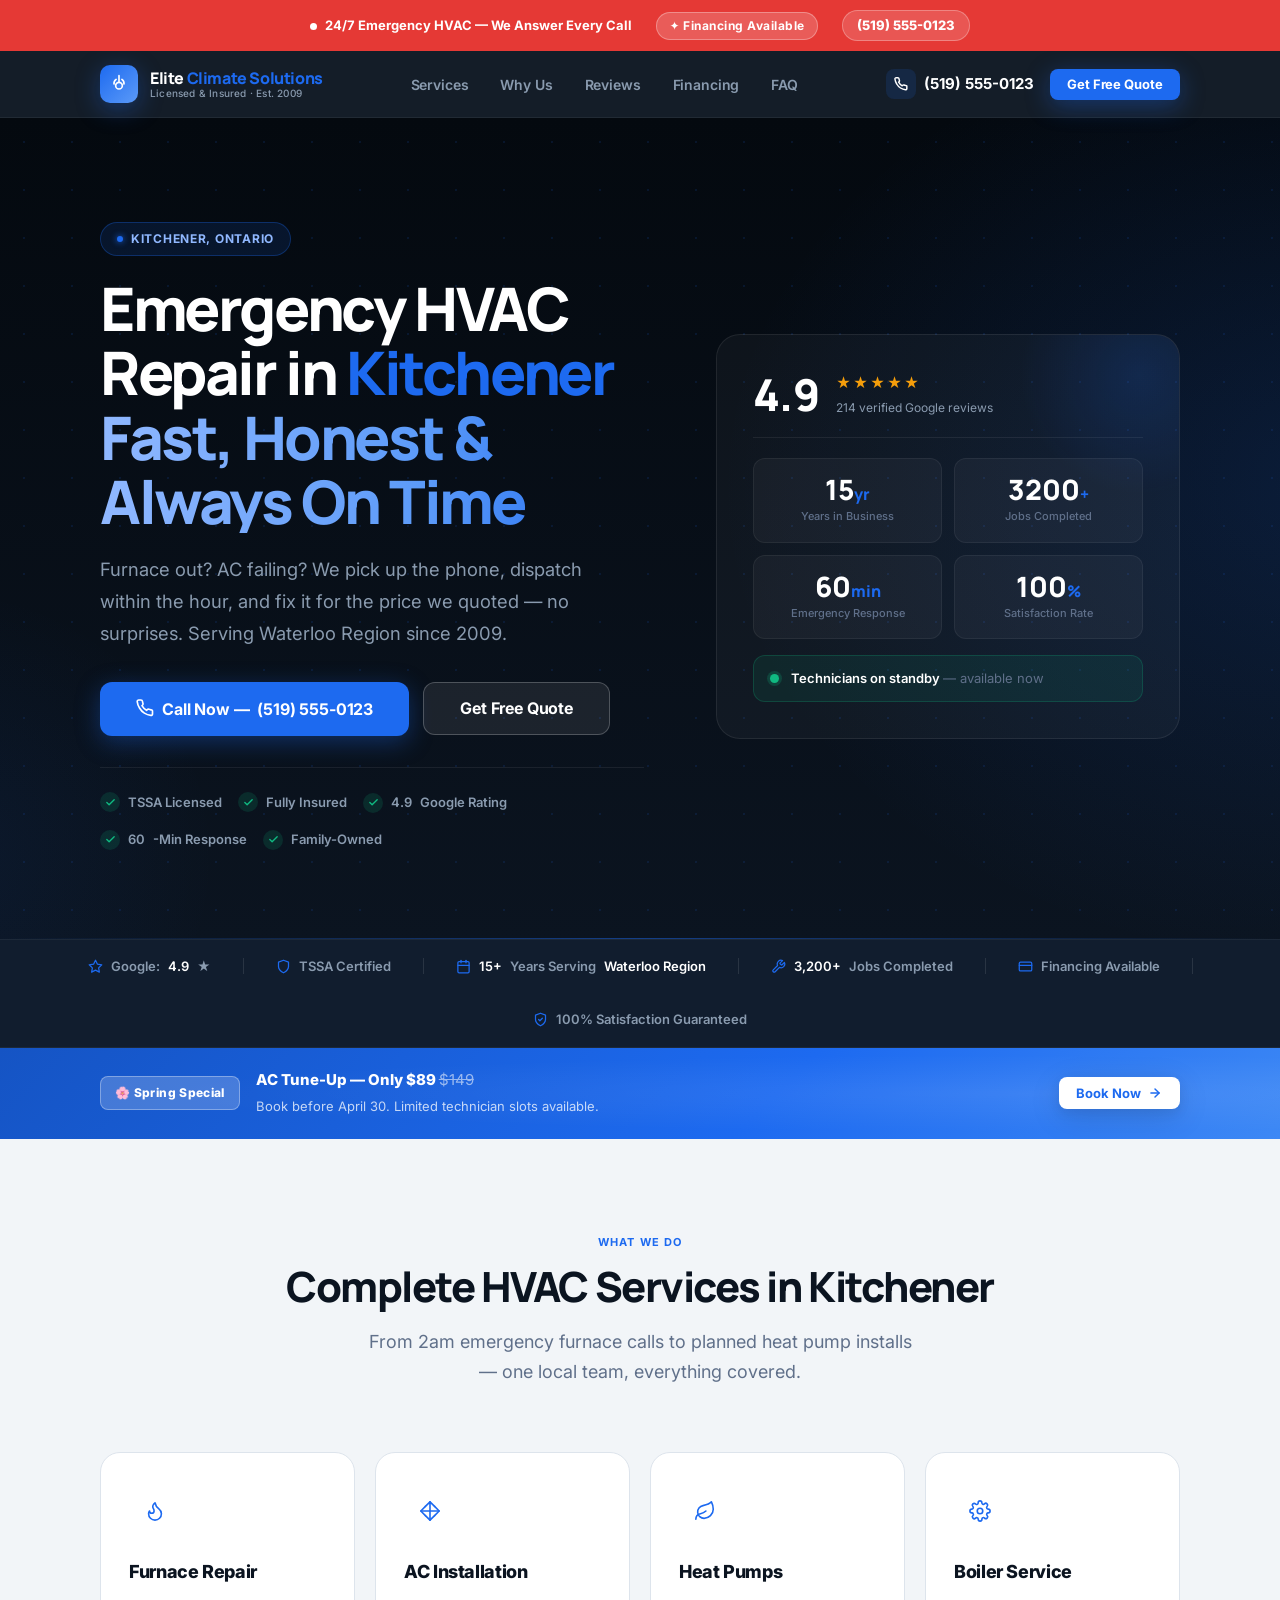
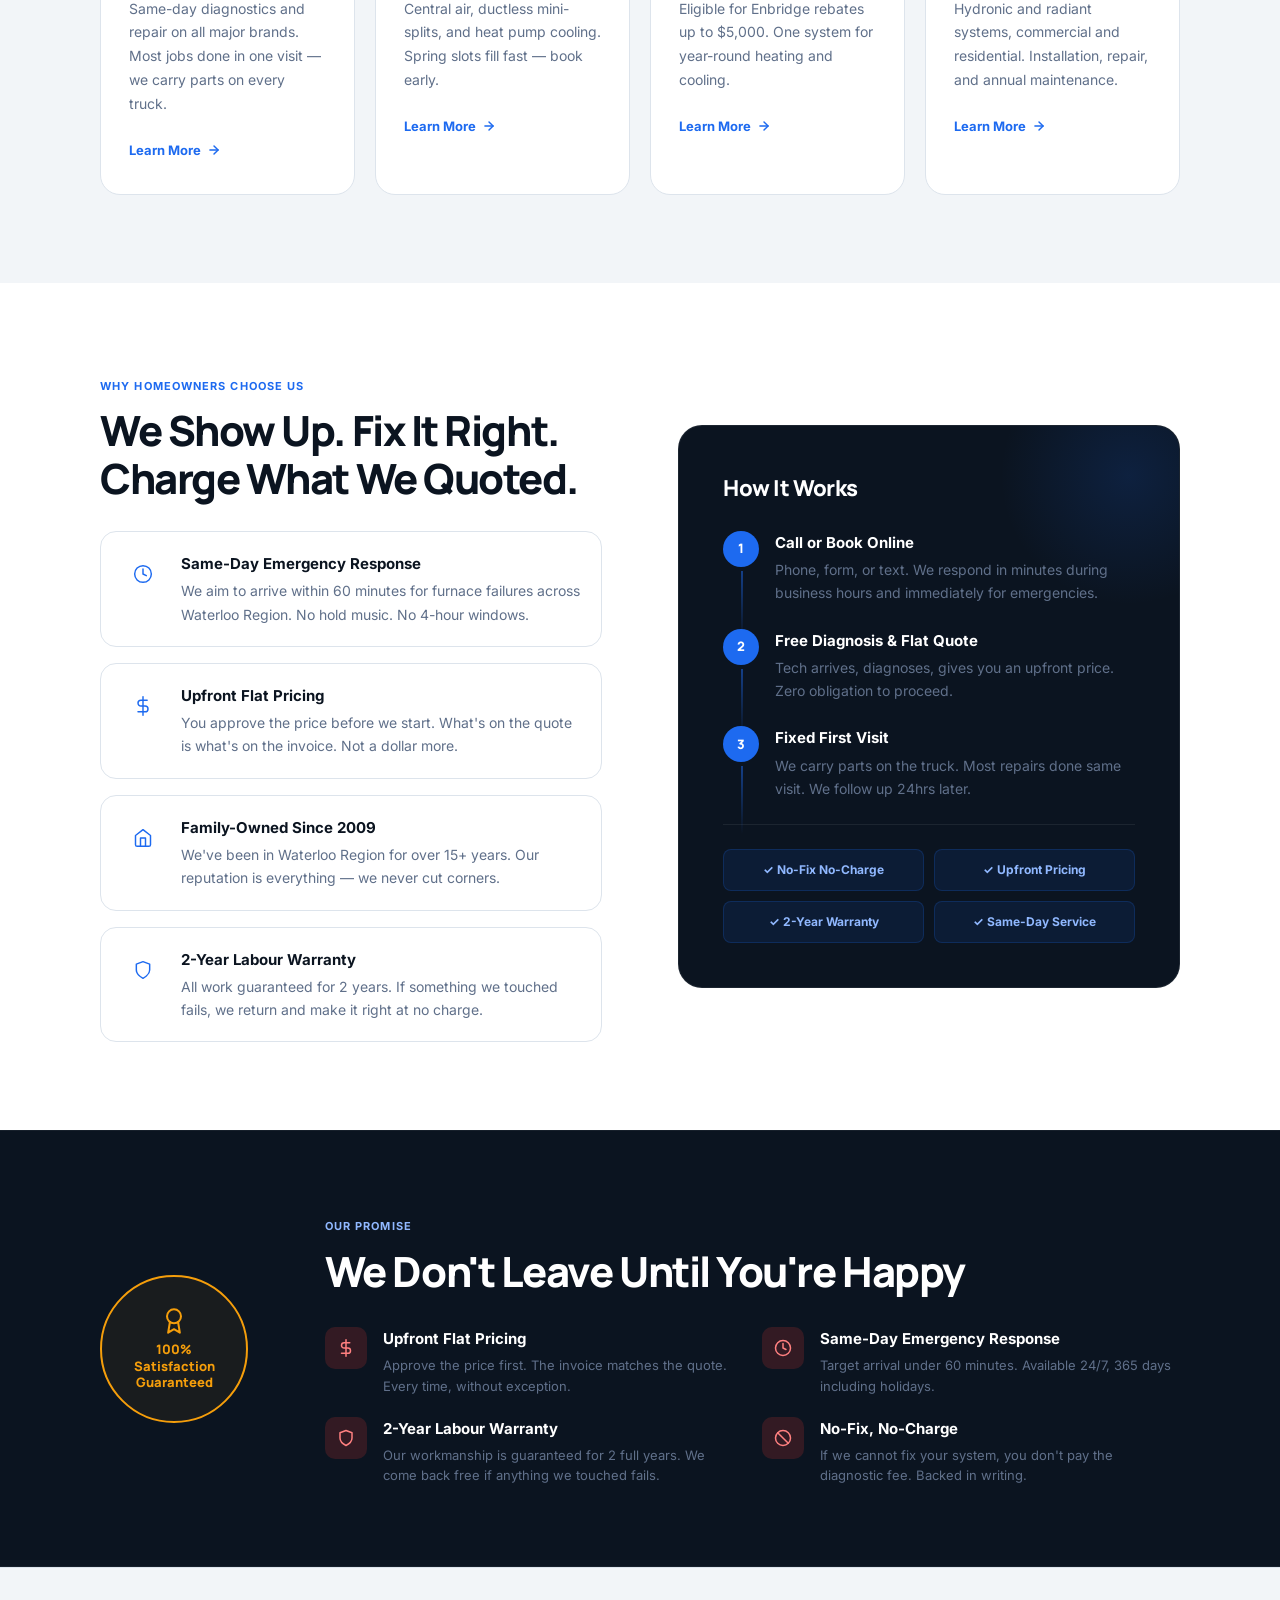
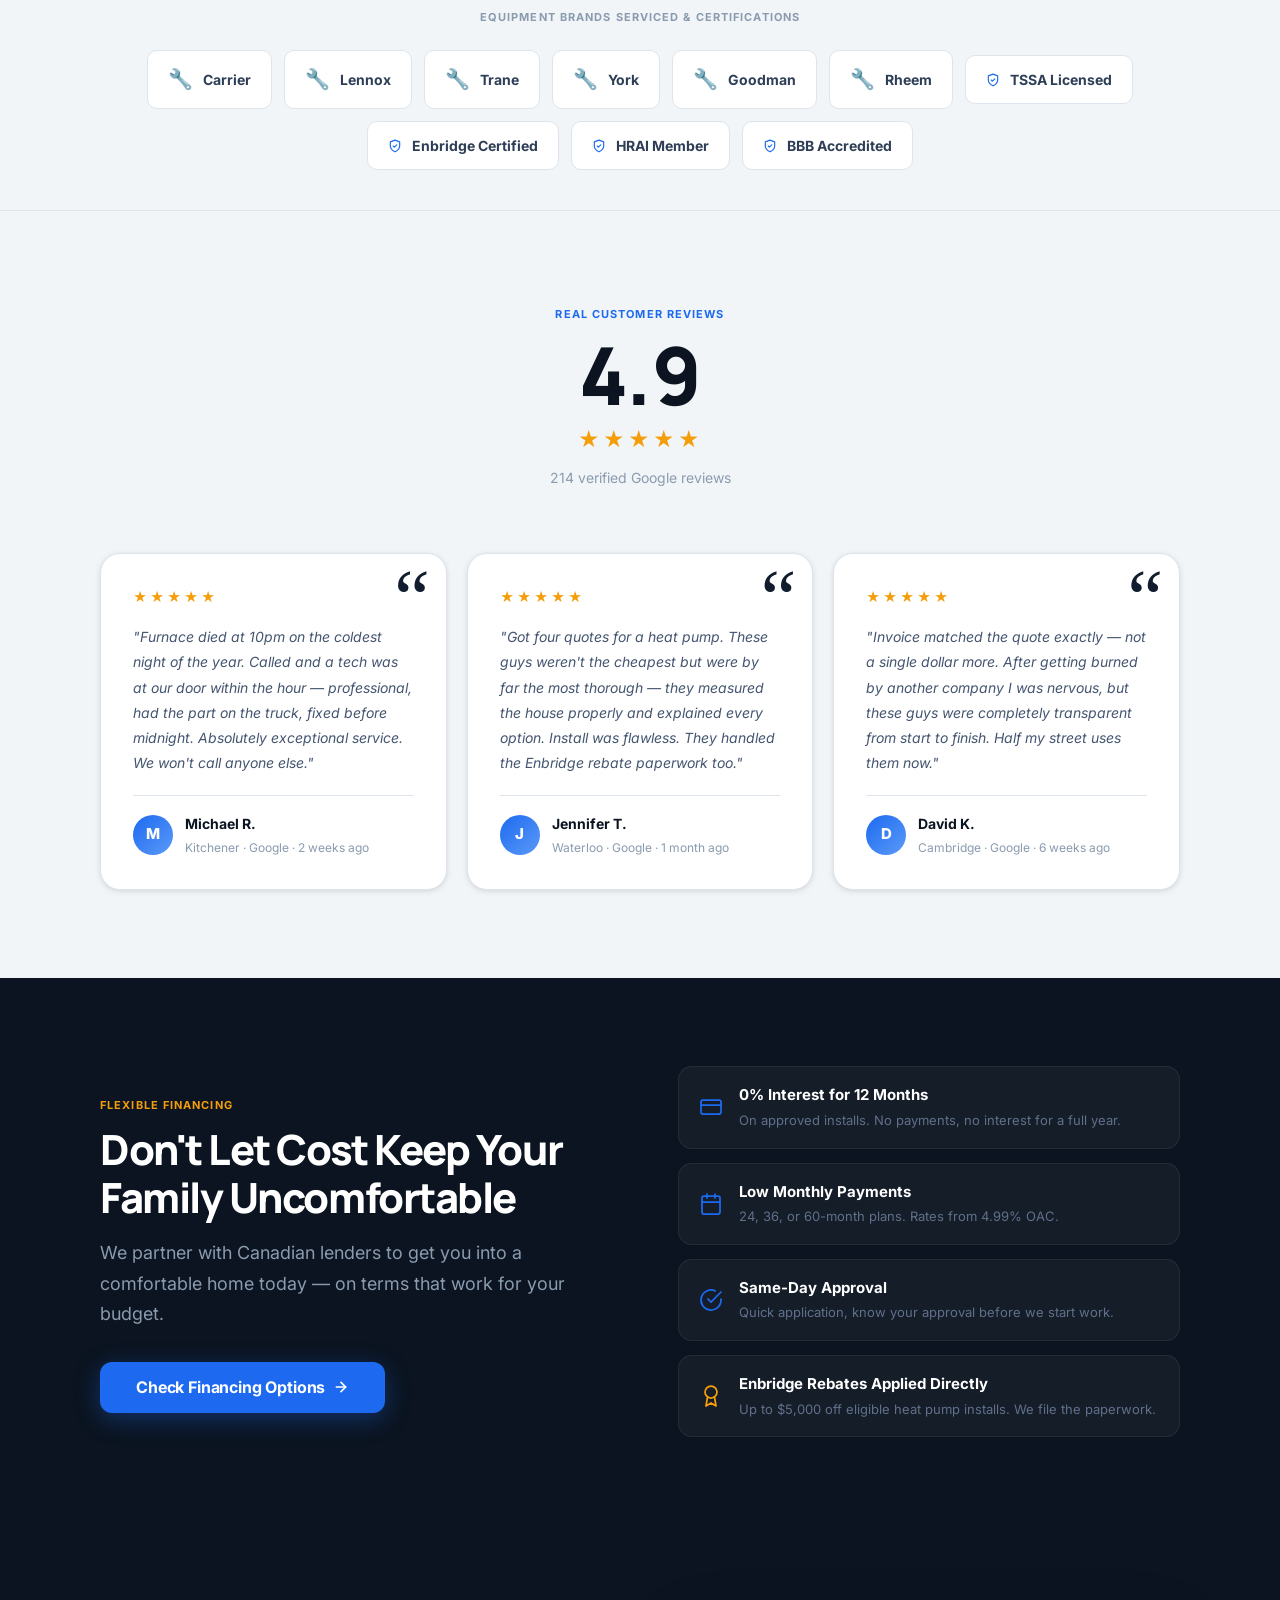
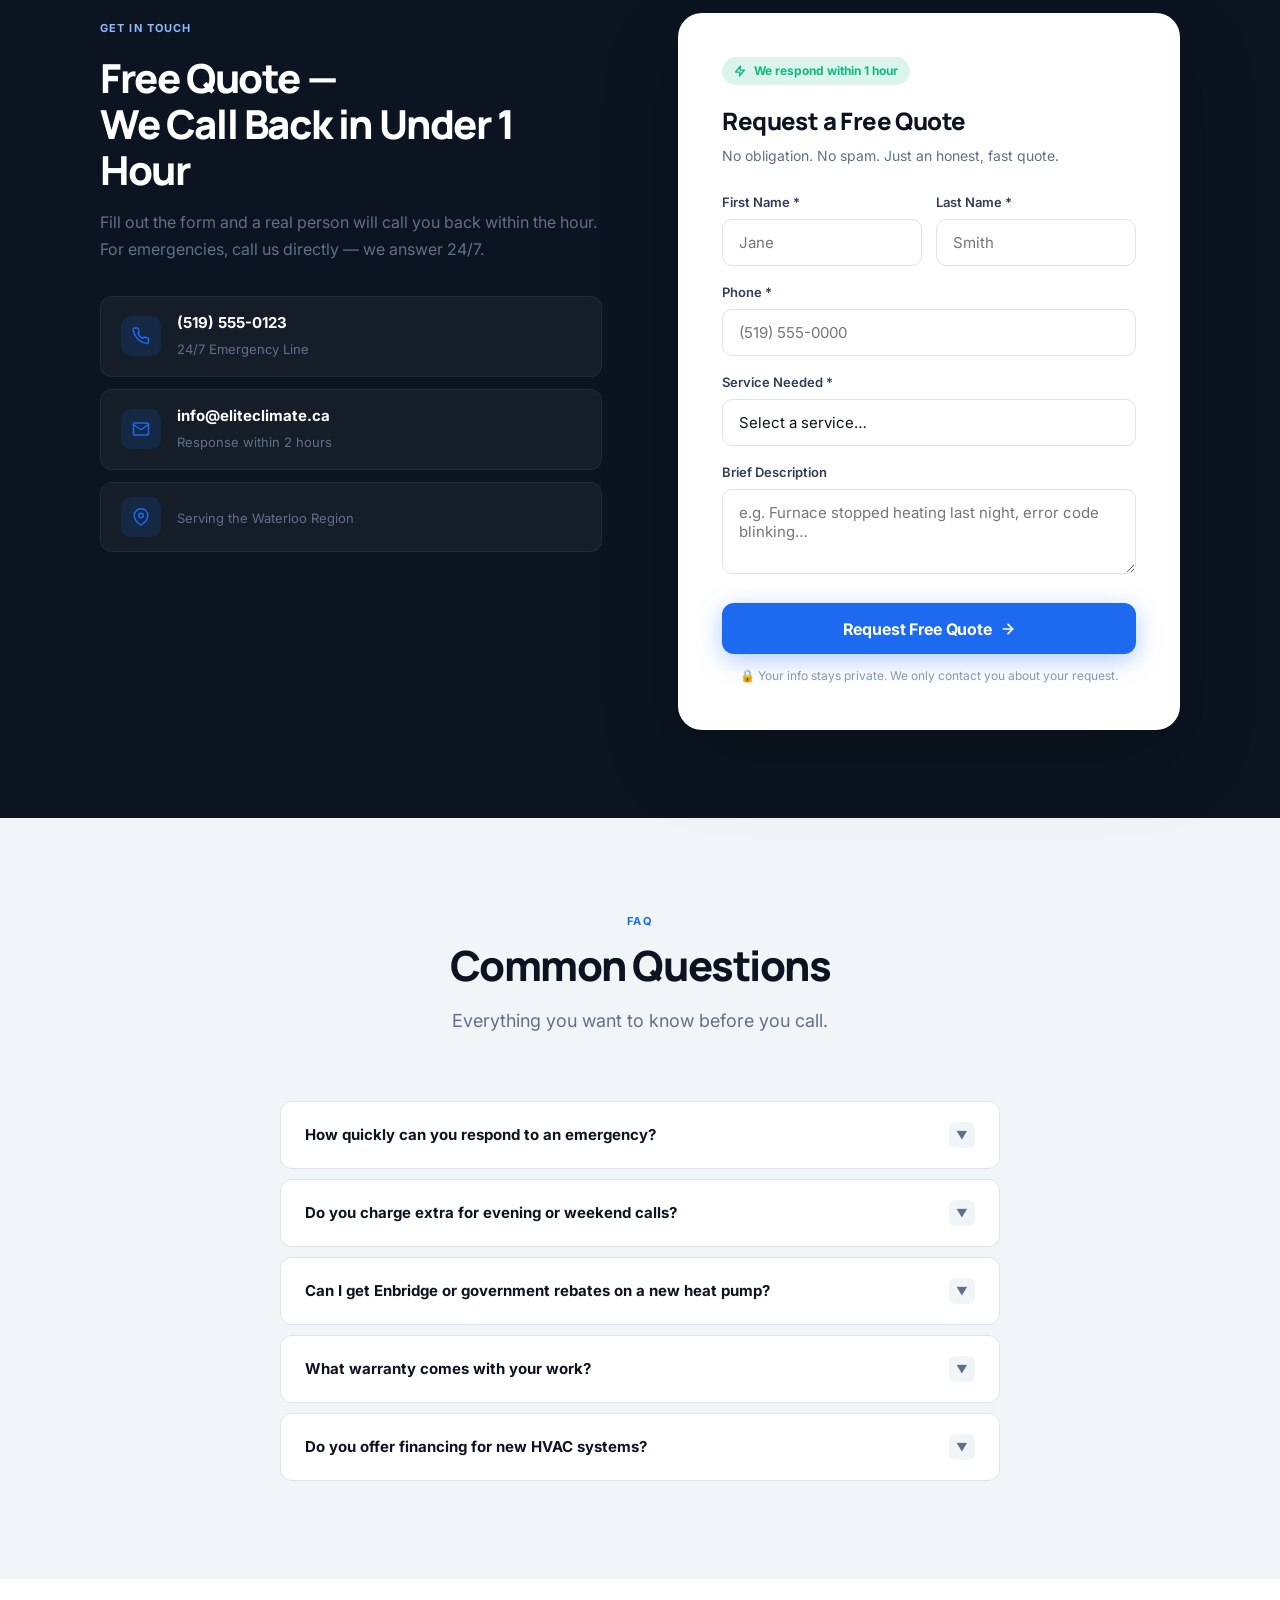
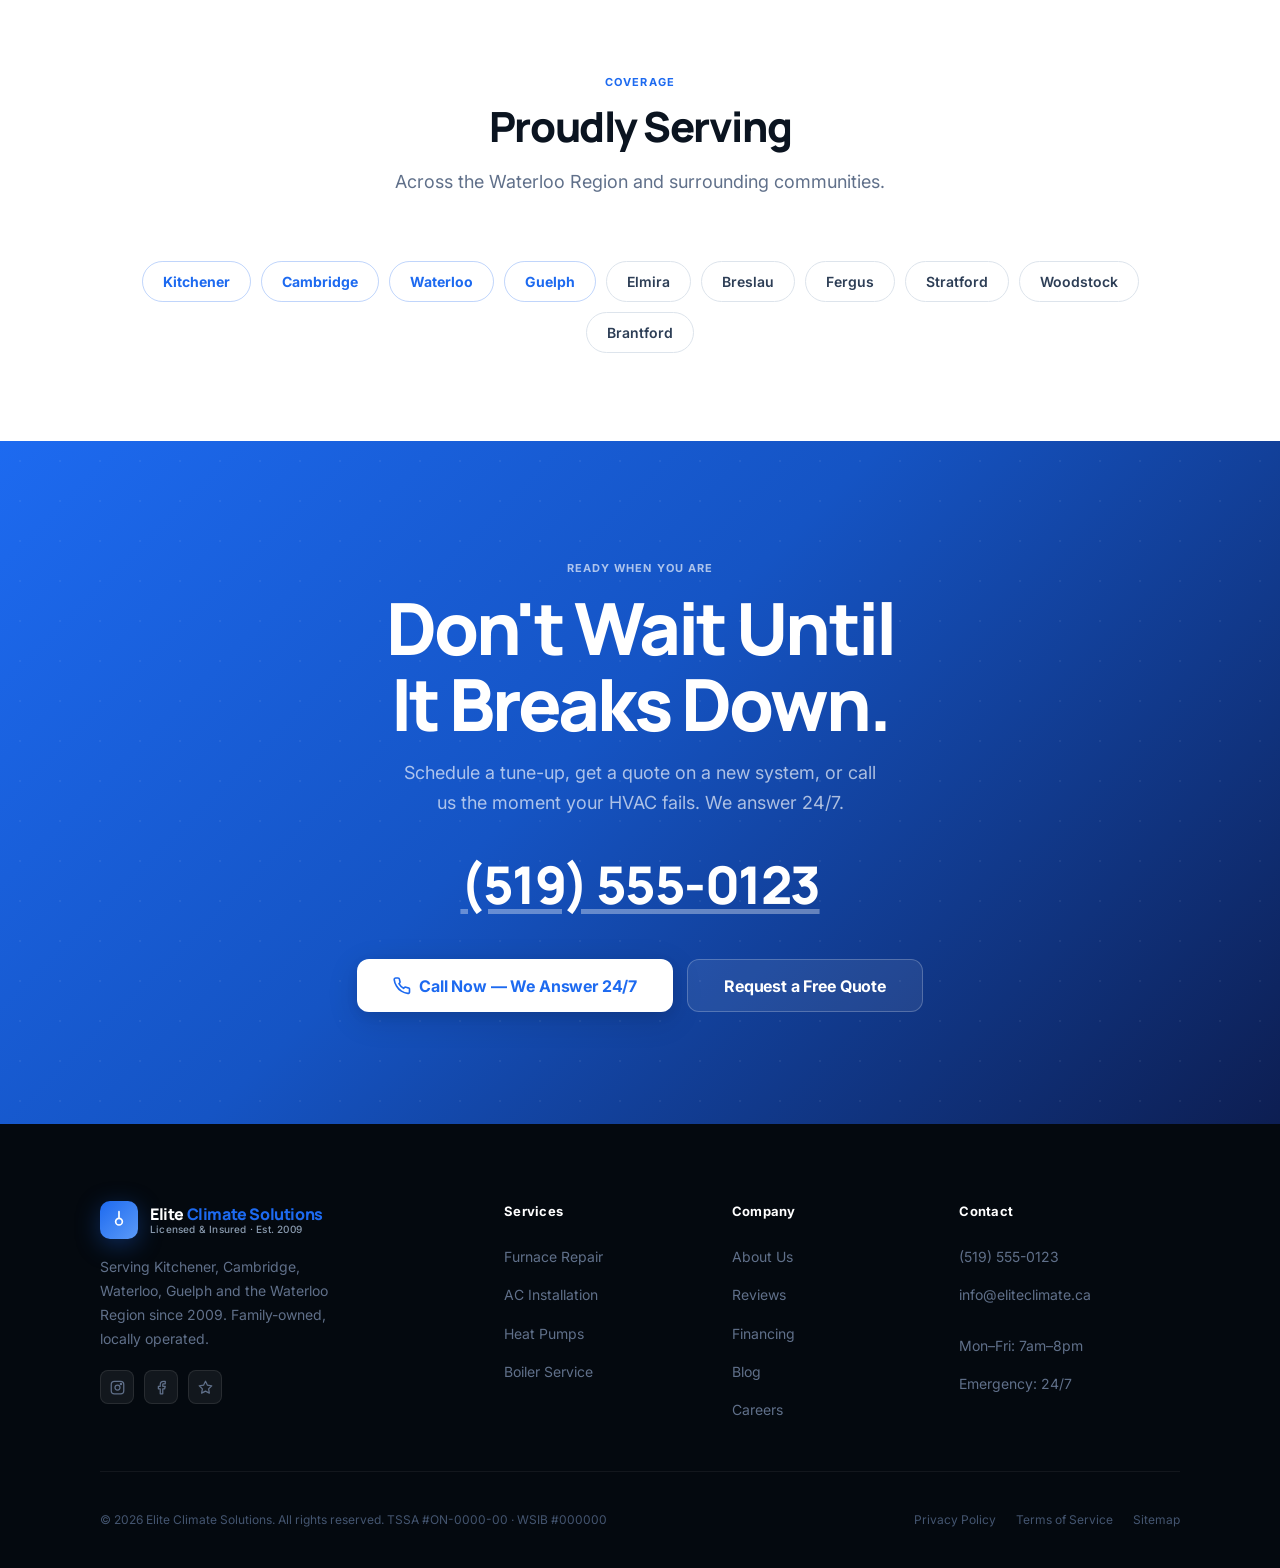
==== index.html @ 855659a6 "Elite HVAC v3 — SVG icons, counters, guarantee strip" ====
<!DOCTYPE html>
<html lang="en">
<head>
  <meta charset="UTF-8" />
  <meta name="viewport" content="width=device-width, initial-scale=1.0" />
  <meta name="theme-color" content="#0B1420" />

  <!-- ═══════════════════════════════════════════════════════════
       RESKIN IN UNDER 10 MINUTES — only edit this CO object
       ═══════════════════════════════════════════════════════════ -->
  <script>
  const CO = {
    name:         "Elite Climate Solutions",
    nameParts:    ["Elite", "Climate Solutions"], // [word1, rest] for styled logo
    tagline:      "Kitchener's Highest-Rated HVAC Company",
    phone:        "(519) 555-0123",
    phoneTel:     "5195550123",
    email:        "info@eliteclimate.ca",
    city:         "Kitchener",
    region:       "Waterloo Region",
    province:     "Ontario",
    founded:      "2009",
    years:        "15+",
    jobs:         3200,     // numeric — counter animates to this
    jobsLabel:    "3,200+",
    rating:       4.9,      // numeric — counter animates to this
    ratingStr:    "4.9",
    reviews:      "214",
    response:     "60",     // minutes
    license:      "TSSA #ON-0000-00",
    wsib:         "WSIB #000000",
    services: [
      { icon: "flame",    title: "Furnace Repair",   desc: "Same-day diagnostics and repair on all major brands. Most jobs done in one visit — we carry parts on every truck." },
      { icon: "snowflake",title: "AC Installation",  desc: "Central air, ductless mini-splits, and heat pump cooling. Spring slots fill fast — book early." },
      { icon: "leaf",     title: "Heat Pumps",       desc: "Eligible for Enbridge rebates up to $5,000. One system for year-round heating and cooling." },
      { icon: "cog",      title: "Boiler Service",   desc: "Hydronic and radiant systems, commercial and residential. Installation, repair, and annual maintenance." },
    ],
    areas: ["Kitchener","Cambridge","Waterloo","Guelph","Elmira","Breslau","Fergus","Stratford","Woodstock","Brantford"],
    // Color override — swap these two to completely recolor
    colorPrimary:  "#1D6AF0",
    colorPrimaryDk:"#1554C4",
  };
  </script>

  <title id="page-title">Loading…</title>
  <meta id="page-desc" name="description" content="" />

  <!-- Google Fonts — display:swap for performance -->
  <link rel="preconnect" href="https://fonts.googleapis.com">
  <link rel="preconnect" href="https://fonts.gstatic.com" crossorigin>
  <link href="https://fonts.googleapis.com/css2?family=Manrope:wght@500;600;700;800;900&family=Inter:wght@400;500;600;700&display=swap" rel="stylesheet">

  <style>
    /* ═══════════════════════════════════════════════════
       DESIGN SYSTEM — CSS TOKENS
       ═══════════════════════════════════════════════════ */
    :root {
      /* Primary (overridden by JS from CO.colorPrimary) */
      --p:       #1D6AF0;
      --p-dk:    #1554C4;
      --p-lt:    #EBF2FF;
      --p-gl:    rgba(29,106,240,.14);
      --p-glow:  rgba(29,106,240,.35);

      /* Neutrals */
      --ink-950: #04090F;
      --ink-900: #0B1420;
      --ink-800: #111D2E;
      --ink-700: #1A2A3F;
      --ink-600: #2D3E56;
      --ink-500: #445570;
      --ink-400: #60708A;
      --ink-300: #8A9BAF;
      --ink-200: #B8C5D2;
      --ink-100: #DDE4EC;
      --ink-050: #F2F5F8;
      --ink-000: #FFFFFF;

      /* Semantic */
      --red:     #E53935;
      --red-gl:  rgba(229,57,53,.18);
      --gold:    #F59E0B;
      --green:   #10B981;
      --green-gl:rgba(16,185,129,.15);

      /* Typography */
      --fd: 'Manrope',  system-ui, -apple-system, sans-serif;
      --fb: 'Inter',    system-ui, -apple-system, sans-serif;

      /* Type scale */
      --t-10: .625rem;
      --t-12: .75rem;
      --t-13: .8125rem;
      --t-14: .875rem;
      --t-15: .9375rem;
      --t-16: 1rem;
      --t-18: 1.125rem;
      --t-20: 1.25rem;
      --t-22: 1.375rem;
      --t-24: 1.5rem;
      --t-28: 1.75rem;
      --t-32: 2rem;
      --t-36: 2.25rem;
      --t-42: 2.625rem;
      --t-48: 3rem;
      --t-56: 3.5rem;
      --t-64: 4rem;

      /* Spacing */
      --s-2:  .125rem; --s-4:  .25rem;  --s-6:  .375rem;
      --s-8:  .5rem;   --s-10: .625rem; --s-12: .75rem;
      --s-14: .875rem; --s-16: 1rem;    --s-20: 1.25rem;
      --s-24: 1.5rem;  --s-28: 1.75rem; --s-32: 2rem;
      --s-40: 2.5rem;  --s-48: 3rem;    --s-56: 3.5rem;
      --s-64: 4rem;    --s-80: 5rem;    --s-96: 6rem;

      /* Radius */
      --r-4:  4px;   --r-6:  6px;   --r-8:  8px;
      --r-10: 10px;  --r-12: 12px;  --r-16: 16px;
      --r-20: 20px;  --r-24: 24px;  --r-f:  9999px;

      /* Shadow system */
      --sh-xs:  0 1px 2px rgba(0,0,0,.06);
      --sh-sm:  0 1px 4px rgba(0,0,0,.08), 0 2px 8px rgba(0,0,0,.05);
      --sh-md:  0 4px 16px rgba(0,0,0,.10), 0 2px 6px rgba(0,0,0,.06);
      --sh-lg:  0 8px 32px rgba(0,0,0,.12), 0 4px 12px rgba(0,0,0,.07);
      --sh-xl:  0 20px 60px rgba(0,0,0,.16), 0 8px 20px rgba(0,0,0,.08);
      --sh-2xl: 0 32px 80px rgba(0,0,0,.20);
      --sh-p:   0 6px 24px var(--p-glow);
      --sh-p-lg:0 14px 40px var(--p-glow);

      /* Easing */
      --ease:     cubic-bezier(.22,1,.36,1);
      --ease-in:  cubic-bezier(.64,0,.78,0);
      --ease-io:  cubic-bezier(.37,0,.63,1);

      /* Layout */
      --max:   1160px;
      --pad:   clamp(1.25rem, 5vw, 2.5rem);
    }

    /* ═══════════════════════════════════════════════════
       RESET
       ═══════════════════════════════════════════════════ */
    *, *::before, *::after { box-sizing: border-box; margin: 0; padding: 0; }
    html { scroll-behavior: smooth; -webkit-text-size-adjust: 100%; }
    body {
      font-family: var(--fb);
      font-size: var(--t-16);
      line-height: 1.65;
      color: var(--ink-800);
      background: var(--ink-000);
      -webkit-font-smoothing: antialiased;
      overflow-x: hidden;
    }
    a { text-decoration: none; color: inherit; }
    img, svg { display: block; }
    ul { list-style: none; }
    button { font-family: inherit; cursor: pointer; border: none; background: none; }
    input, select, textarea { font-family: inherit; font-size: inherit; }

    .wrap {
      width: 100%;
      max-width: var(--max);
      margin-inline: auto;
      padding-inline: var(--pad);
    }

    /* ═══════════════════════════════════════════════════
       SVG ICON UTILITY
       ═══════════════════════════════════════════════════ */
    .ico {
      display: inline-flex;
      align-items: center;
      justify-content: center;
      flex-shrink: 0;
    }
    .ico svg {
      width: 1em;
      height: 1em;
    }

    /* ═══════════════════════════════════════════════════
       SCROLL REVEAL
       ═══════════════════════════════════════════════════ */
    .sr {
      opacity: 0;
      transform: translateY(24px);
      transition: opacity .65s var(--ease), transform .65s var(--ease);
    }
    .sr.up { opacity: 1; transform: none; }
    .sr.d1 { transition-delay: .08s; }
    .sr.d2 { transition-delay: .16s; }
    .sr.d3 { transition-delay: .24s; }
    .sr.d4 { transition-delay: .32s; }
    .sr.d5 { transition-delay: .40s; }

    /* Hero load sequence (CSS keyframes, no scroll needed) */
    @keyframes fadeUp {
      from { opacity: 0; transform: translateY(20px); }
      to   { opacity: 1; transform: none; }
    }
    .ha { opacity: 0; animation: fadeUp .7s var(--ease) forwards; }
    .ha.t1 { animation-delay: .10s; }
    .ha.t2 { animation-delay: .25s; }
    .ha.t3 { animation-delay: .42s; }
    .ha.t4 { animation-delay: .58s; }
    .ha.t5 { animation-delay: .72s; }

    /* Panel slides in from right */
    @keyframes slideLeft {
      from { opacity: 0; transform: translateX(32px); }
      to   { opacity: 1; transform: none; }
    }
    .ha-panel { opacity: 0; animation: slideLeft .8s var(--ease) .35s forwards; }

    @media (prefers-reduced-motion: reduce) {
      .sr  { opacity: 1; transform: none; transition: none; }
      .ha, .ha-panel { opacity: 1; transform: none; animation: none; }
      *    { transition-duration: .01ms !important; animation-duration: .01ms !important; }
    }

    /* ═══════════════════════════════════════════════════
       BUTTON SYSTEM
       ═══════════════════════════════════════════════════ */
    .btn {
      display: inline-flex;
      align-items: center;
      justify-content: center;
      gap: var(--s-8);
      padding: .875rem 1.875rem;
      border-radius: var(--r-10);
      font-family: var(--fb);
      font-size: var(--t-15);
      font-weight: 700;
      letter-spacing: -.01em;
      line-height: 1;
      white-space: nowrap;
      transition:
        transform .22s var(--ease),
        box-shadow .22s var(--ease),
        background .15s,
        border-color .15s,
        color .15s;
      position: relative;
      cursor: pointer;
      -webkit-tap-highlight-color: transparent;
    }
    .btn:focus-visible {
      outline: 2.5px solid var(--p);
      outline-offset: 3px;
    }
    .btn:active { transform: scale(.965) !important; }

    /* Primary */
    .btn-p {
      background: var(--p);
      color: var(--ink-000);
      box-shadow: var(--sh-p);
    }
    .btn-p:hover {
      background: var(--p-dk);
      box-shadow: var(--sh-p-lg);
      transform: translateY(-2px);
    }

    /* Ghost (dark bg) */
    .btn-g {
      background: rgba(255,255,255,.08);
      color: var(--ink-000);
      border: 1.5px solid rgba(255,255,255,.22);
    }
    .btn-g:hover {
      background: rgba(255,255,255,.14);
      border-color: rgba(255,255,255,.45);
      transform: translateY(-2px);
    }

    /* Outline light (on white bg) */
    .btn-o {
      background: transparent;
      color: var(--p);
      border: 2px solid var(--p);
    }
    .btn-o:hover {
      background: var(--p-lt);
      transform: translateY(-1px);
    }

    /* White (on colored bg) */
    .btn-w {
      background: var(--ink-000);
      color: var(--p);
      box-shadow: var(--sh-lg);
    }
    .btn-w:hover {
      background: var(--ink-050);
      box-shadow: var(--sh-xl);
      transform: translateY(-2px);
    }

    /* Red (emergency) */
    .btn-r {
      background: var(--red);
      color: var(--ink-000);
      box-shadow: 0 6px 20px rgba(229,57,53,.3);
    }
    .btn-r:hover {
      background: #c62828;
      box-shadow: 0 10px 28px rgba(229,57,53,.4);
      transform: translateY(-2px);
    }

    .btn-lg { padding: 1.1rem 2.25rem; font-size: var(--t-16); border-radius: var(--r-12); }
    .btn-sm { padding: .55rem 1.1rem; font-size: var(--t-13); border-radius: var(--r-8); }

    /* ═══════════════════════════════════════════════════
       TOP BAR (Emergency)
       ═══════════════════════════════════════════════════ */
    #topbar {
      background: var(--red);
      color: var(--ink-000);
      font-size: var(--t-13);
      font-weight: 600;
      padding: var(--s-10) var(--pad);
      display: flex;
      align-items: center;
      justify-content: center;
      gap: var(--s-24);
      flex-wrap: wrap;
      position: relative;
      z-index: 400;
    }
    .tb-pulse {
      display: inline-block;
      width: 7px; height: 7px;
      background: white;
      border-radius: 50%;
      margin-right: var(--s-8);
      animation: tbpulse 1.6s ease infinite;
    }
    @keyframes tbpulse {
      0%,100% { opacity: 1; transform: scale(1); }
      50%      { opacity: .4; transform: scale(1.5); }
    }
    .tb-pill {
      display: inline-flex;
      align-items: center;
      gap: var(--s-6);
      background: rgba(255,255,255,.18);
      border: 1px solid rgba(255,255,255,.3);
      border-radius: var(--r-f);
      padding: 3px var(--s-12);
      font-size: var(--t-12);
      font-weight: 700;
      letter-spacing: .04em;
    }
    .tb-link {
      background: rgba(255,255,255,.15);
      border: 1px solid rgba(255,255,255,.28);
      border-radius: var(--r-f);
      padding: var(--s-4) var(--s-14);
      font-weight: 800;
      transition: background .15s;
    }
    .tb-link:hover { background: rgba(255,255,255,.28); }

    /* ═══════════════════════════════════════════════════
       HEADER (Sticky)
       ═══════════════════════════════════════════════════ */
    #hdr {
      position: sticky;
      top: 0;
      z-index: 300;
      background: rgba(11,20,32,.96);
      backdrop-filter: blur(16px);
      -webkit-backdrop-filter: blur(16px);
      border-bottom: 1px solid rgba(255,255,255,.06);
      transition: box-shadow .3s;
    }
    #hdr.shadow { box-shadow: 0 4px 28px rgba(0,0,0,.55); }
    .hdr-inner {
      display: flex;
      align-items: center;
      justify-content: space-between;
      height: 66px;
      gap: var(--s-24);
      max-width: var(--max);
      margin-inline: auto;
      padding-inline: var(--pad);
    }
    .logo {
      display: flex;
      align-items: center;
      gap: var(--s-12);
      flex-shrink: 0;
    }
    .logo-mark {
      width: 38px; height: 38px;
      background: linear-gradient(135deg, var(--p) 0%, #5b9af8 100%);
      border-radius: var(--r-10);
      display: flex; align-items: center; justify-content: center;
      box-shadow: var(--sh-p);
      flex-shrink: 0;
    }
    .logo-mark svg { color: white; }
    .logo-copy { line-height: 1.15; }
    .logo-name {
      font-family: var(--fd);
      font-size: var(--t-16);
      font-weight: 800;
      color: var(--ink-000);
      letter-spacing: -.025em;
    }
    .logo-name b { color: var(--p); font-weight: 900; }
    .logo-tag { font-size: var(--t-10); color: var(--ink-300); font-weight: 500; letter-spacing: .02em; }

    nav {
      display: flex;
      align-items: center;
      gap: var(--s-32);
    }
    nav a {
      font-size: var(--t-14);
      font-weight: 600;
      color: var(--ink-300);
      letter-spacing: -.01em;
      transition: color .15s;
      position: relative;
    }
    nav a::after {
      content: '';
      position: absolute;
      bottom: -3px; left: 0; right: 0;
      height: 2px;
      background: var(--p);
      border-radius: 2px;
      transform: scaleX(0);
      transition: transform .22s var(--ease);
    }
    nav a:hover { color: var(--ink-000); }
    nav a:hover::after { transform: scaleX(1); }

    .hdr-right {
      display: flex;
      align-items: center;
      gap: var(--s-16);
      flex-shrink: 0;
    }
    .hdr-phone {
      display: flex;
      align-items: center;
      gap: var(--s-8);
      font-size: var(--t-15);
      font-weight: 700;
      color: var(--ink-000);
      transition: color .15s;
    }
    .hdr-phone:hover { color: var(--p); }
    .hdr-phone .ph-wrap {
      width: 30px; height: 30px;
      background: var(--p-gl);
      border-radius: var(--r-8);
      display: flex; align-items: center; justify-content: center;
    }

    /* ═══════════════════════════════════════════════════
       HERO
       ═══════════════════════════════════════════════════ */
    #hero {
      background: var(--ink-900);
      background-image:
        radial-gradient(ellipse 75% 90% at 105% 45%, rgba(29,106,240,.16) 0%, transparent 65%),
        radial-gradient(ellipse 40% 60% at -5% 90%, rgba(29,106,240,.07) 0%, transparent 55%),
        linear-gradient(180deg, var(--ink-950) 0%, var(--ink-900) 100%);
      padding: clamp(4rem,10vw,6.5rem) 0 clamp(3.5rem,8vw,5.5rem);
      position: relative;
      overflow: hidden;
    }
    /* Dot grid */
    #hero::before {
      content: '';
      position: absolute; inset: 0;
      background-image: radial-gradient(circle, rgba(29,106,240,.12) 1px, transparent 1px);
      background-size: 48px 48px;
      pointer-events: none;
    }
    /* Bottom line */
    #hero::after {
      content: '';
      position: absolute;
      bottom: 0; left: 0; right: 0; height: 1px;
      background: linear-gradient(90deg, transparent 0%, rgba(29,106,240,.5) 50%, transparent 100%);
    }

    .hero-inner {
      display: grid;
      grid-template-columns: 1.08fr .92fr;
      gap: clamp(2rem,6vw,4.5rem);
      align-items: center;
      position: relative; z-index: 1;
    }

    /* Hero left */
    .hero-pill {
      display: inline-flex;
      align-items: center;
      gap: var(--s-8);
      background: rgba(29,106,240,.12);
      border: 1px solid rgba(29,106,240,.3);
      color: #90b8ff;
      padding: var(--s-6) var(--s-16);
      border-radius: var(--r-f);
      font-size: var(--t-12);
      font-weight: 700;
      letter-spacing: .06em;
      text-transform: uppercase;
      margin-bottom: var(--s-20);
    }
    .hero-pill .dot {
      width: 6px; height: 6px;
      background: var(--p);
      border-radius: 50%;
      box-shadow: 0 0 6px var(--p);
      animation: tbpulse 1.6s ease infinite;
    }

    #hero h1 {
      font-family: var(--fd);
      font-size: clamp(2.3rem, 5.5vw, 3.75rem);
      font-weight: 900;
      color: var(--ink-000);
      line-height: 1.07;
      letter-spacing: -.04em;
      margin-bottom: var(--s-20);
    }
    #hero h1 .city { color: var(--p); }
    #hero h1 .grad {
      display: block;
      background: linear-gradient(90deg, #90b8ff 0%, #5b9af8 60%, var(--p) 100%);
      -webkit-background-clip: text;
      -webkit-text-fill-color: transparent;
      background-clip: text;
    }

    .hero-sub {
      font-size: clamp(1rem, 2vw, 1.15rem);
      color: var(--ink-300);
      line-height: 1.75;
      max-width: 500px;
      margin-bottom: var(--s-32);
    }

    .hero-ctas {
      display: flex;
      flex-wrap: wrap;
      gap: var(--s-14);
      margin-bottom: var(--s-32);
    }

    /* Trust badge row */
    .trust-row {
      display: flex;
      flex-wrap: wrap;
      gap: var(--s-16);
      padding-top: var(--s-24);
      border-top: 1px solid rgba(255,255,255,.07);
    }
    .trust-badge {
      display: flex;
      align-items: center;
      gap: var(--s-8);
      font-size: var(--t-13);
      font-weight: 600;
      color: var(--ink-300);
    }
    .trust-badge .tb-ico {
      width: 20px; height: 20px;
      background: var(--green-gl);
      border-radius: 50%;
      display: flex; align-items: center; justify-content: center;
      flex-shrink: 0;
      color: var(--green);
    }

    /* Hero right — glass panel */
    .hero-panel {
      background: rgba(255,255,255,.035);
      border: 1px solid rgba(255,255,255,.08);
      border-radius: var(--r-24);
      padding: clamp(1.5rem,3.5vw,2.25rem);
      position: relative;
      overflow: hidden;
    }
    .hero-panel::before {
      content: '';
      position: absolute; top: -80px; right: -80px;
      width: 240px; height: 240px;
      background: radial-gradient(circle, rgba(29,106,240,.15) 0%, transparent 70%);
      pointer-events: none;
    }

    .panel-head {
      display: flex;
      align-items: center;
      gap: var(--s-16);
      padding-bottom: var(--s-20);
      margin-bottom: var(--s-20);
      border-bottom: 1px solid rgba(255,255,255,.07);
    }
    .panel-score {
      font-family: var(--fd);
      font-size: 2.75rem;
      font-weight: 900;
      color: var(--ink-000);
      line-height: 1;
    }
    .panel-stars { color: var(--gold); font-size: .9rem; letter-spacing: 2px; }
    .panel-rev { color: var(--ink-300); font-size: var(--t-12); margin-top: 3px; }

    /* Stats grid — counters animate here */
    .stat-grid {
      display: grid;
      grid-template-columns: 1fr 1fr;
      gap: var(--s-12);
      margin-bottom: var(--s-16);
    }
    .stat-box {
      background: rgba(255,255,255,.04);
      border: 1px solid rgba(255,255,255,.06);
      border-radius: var(--r-12);
      padding: var(--s-16) var(--s-20);
      text-align: center;
      transition: background .25s, border-color .25s;
    }
    .stat-box:hover {
      background: rgba(29,106,240,.1);
      border-color: rgba(29,106,240,.25);
    }
    .stat-num {
      font-family: var(--fd);
      font-size: 1.75rem;
      font-weight: 900;
      color: var(--ink-000);
      line-height: 1;
    }
    .stat-num .unit { font-size: 1rem; color: var(--p); }
    .stat-lbl { font-size: var(--t-11, .6875rem); color: var(--ink-400); font-weight: 500; margin-top: 4px; }

    .live-pill {
      display: flex;
      align-items: center;
      gap: var(--s-12);
      background: rgba(16,185,129,.09);
      border: 1px solid rgba(16,185,129,.22);
      border-radius: var(--r-12);
      padding: var(--s-12) var(--s-16);
    }
    .live-dot {
      width: 9px; height: 9px;
      background: var(--green);
      border-radius: 50%;
      flex-shrink: 0;
      box-shadow: 0 0 0 3px rgba(16,185,129,.2);
      animation: livePulse 2.2s ease infinite;
    }
    @keyframes livePulse {
      0%,100% { box-shadow: 0 0 0 3px rgba(16,185,129,.2); }
      50%      { box-shadow: 0 0 0 6px rgba(16,185,129,.07); }
    }
    .live-txt { font-size: var(--t-13); color: var(--ink-000); font-weight: 600; }
    .live-txt span { color: var(--ink-400); font-weight: 400; }

    /* ═══════════════════════════════════════════════════
       TRUST BAR (below hero)
       ═══════════════════════════════════════════════════ */
    #trust-bar {
      background: var(--ink-800);
      border-top: 1px solid rgba(255,255,255,.05);
      border-bottom: 1px solid rgba(255,255,255,.05);
      padding: var(--s-16) var(--pad);
      overflow: hidden;
    }
    .tb-items {
      display: flex;
      align-items: center;
      justify-content: center;
      gap: clamp(.75rem,3.5vw,2rem);
      flex-wrap: wrap;
      max-width: var(--max);
      margin-inline: auto;
    }
    .tb-item {
      display: flex;
      align-items: center;
      gap: var(--s-8);
      color: var(--ink-300);
      font-size: var(--t-13);
      font-weight: 600;
      white-space: nowrap;
    }
    .tb-item em { color: var(--ink-000); font-style: normal; }
    .tb-sep { width: 1px; height: 16px; background: rgba(255,255,255,.1); flex-shrink: 0; }
    .tb-icon { color: var(--p); display: flex; font-size: 1rem; }

    /* ═══════════════════════════════════════════════════
       PROMO BANNER
       ═══════════════════════════════════════════════════ */
    #promo {
      background: linear-gradient(135deg, var(--p-dk) 0%, var(--p) 60%, #3d88f5 100%);
      padding: var(--s-20) var(--pad);
      position: relative; overflow: hidden;
    }
    #promo::after {
      content: '';
      position: absolute; inset: 0;
      background: radial-gradient(ellipse at 80% 50%, rgba(255,255,255,.08) 0%, transparent 60%);
    }
    .promo-inner {
      display: flex; align-items: center;
      justify-content: space-between;
      gap: var(--s-16); flex-wrap: wrap;
      max-width: var(--max); margin-inline: auto;
      position: relative; z-index: 1;
    }
    .promo-lft { display: flex; align-items: center; gap: var(--s-16); }
    .promo-tag {
      background: rgba(255,255,255,.2);
      border: 1px solid rgba(255,255,255,.32);
      border-radius: var(--r-8);
      padding: var(--s-6) var(--s-14);
      font-size: var(--t-12);
      font-weight: 800;
      color: white;
      letter-spacing: .03em;
    }
    .promo-copy strong { color: white; font-weight: 800; font-size: var(--t-15); display: block; }
    .promo-copy span { color: rgba(255,255,255,.75); font-size: var(--t-13); }

    /* ═══════════════════════════════════════════════════
       SECTION FOUNDATIONS
       ═══════════════════════════════════════════════════ */
    .sec { padding: clamp(3.5rem,8vw,5.5rem) 0; }
    .sec-lt  { background: var(--ink-050); }
    .sec-dk  { background: var(--ink-900); }
    .sec-mid { background: var(--ink-800); }

    .sec-eyebrow {
      display: inline-block;
      font-size: var(--t-11, .6875rem);
      font-weight: 700;
      letter-spacing: .1em;
      text-transform: uppercase;
      color: var(--p);
      margin-bottom: var(--s-12);
    }
    .sec-eyebrow.lt  { color: #90b8ff; }
    .sec-eyebrow.gld { color: var(--gold); }

    .sec-h {
      font-family: var(--fd);
      font-size: clamp(1.7rem, 4vw, 2.6rem);
      font-weight: 900;
      letter-spacing: -.035em;
      line-height: 1.15;
      color: var(--ink-900);
      margin-bottom: var(--s-16);
    }
    .sec-h.lt { color: var(--ink-000); }

    .sec-sub {
      font-size: var(--t-18);
      color: var(--ink-400);
      line-height: 1.7;
      max-width: 560px;
    }
    .sec-sub.lt { color: var(--ink-300); }
    .sec-sub.cx { margin-inline: auto; }

    .sec-hd { text-align: center; margin-bottom: clamp(2.5rem,5vw,4rem); }

    /* ═══════════════════════════════════════════════════
       SERVICE CARDS
       ═══════════════════════════════════════════════════ */
    .svc-grid {
      display: grid;
      grid-template-columns: repeat(4, 1fr);
      gap: var(--s-20);
    }
    .svc-card {
      background: var(--ink-000);
      border: 1px solid var(--ink-100);
      border-radius: var(--r-20);
      padding: clamp(1.5rem,3vw,2rem) clamp(1.25rem,2.5vw,1.75rem);
      position: relative;
      overflow: hidden;
      cursor: pointer;
      transition:
        transform .38s var(--ease),
        box-shadow .38s var(--ease),
        border-color .22s;
    }
    /* Top accent line */
    .svc-card::before {
      content: '';
      position: absolute; top: 0; left: 0; right: 0; height: 2px;
      background: linear-gradient(90deg, var(--p) 0%, #5b9af8 100%);
      transform: scaleX(0);
      transform-origin: left;
      transition: transform .4s var(--ease);
    }
    .svc-card:hover {
      transform: translateY(-7px);
      box-shadow: var(--sh-lg);
      border-color: transparent;
    }
    .svc-card:hover::before { transform: scaleX(1); }

    .svc-ico {
      width: 52px; height: 52px;
      background: var(--p-lt);
      border-radius: var(--r-12);
      display: flex; align-items: center; justify-content: center;
      margin-bottom: var(--s-20);
      color: var(--p);
      font-size: 1.4rem;
      transition: background .25s, transform .38s var(--ease), color .22s;
    }
    .svc-card:hover .svc-ico {
      background: var(--p);
      color: var(--ink-000);
      transform: rotate(-5deg) scale(1.06);
    }
    .svc-card h3 {
      font-size: var(--t-18);
      font-weight: 800;
      color: var(--ink-900);
      letter-spacing: -.02em;
      margin-bottom: var(--s-10);
    }
    .svc-card p {
      font-size: var(--t-14);
      color: var(--ink-400);
      line-height: 1.7;
      margin-bottom: var(--s-20);
    }
    .svc-more {
      display: inline-flex;
      align-items: center;
      gap: var(--s-6);
      font-size: var(--t-13);
      font-weight: 700;
      color: var(--p);
      transition: gap .22s var(--ease);
    }
    .svc-card:hover .svc-more { gap: var(--s-12); }

    /* ═══════════════════════════════════════════════════
       WHY CHOOSE US
       ═══════════════════════════════════════════════════ */
    .why-grid {
      display: grid;
      grid-template-columns: 1fr 1fr;
      gap: clamp(2.5rem,6vw,5rem);
      align-items: center;
    }
    .why-feats { display: flex; flex-direction: column; gap: var(--s-16); margin-top: var(--s-28); }
    .why-feat {
      display: flex;
      gap: var(--s-16);
      padding: var(--s-20);
      background: var(--ink-000);
      border: 1px solid var(--ink-100);
      border-radius: var(--r-16);
      transition: border-color .22s, box-shadow .22s, background .22s;
    }
    .why-feat:hover {
      border-color: rgba(29,106,240,.25);
      background: var(--p-lt);
      box-shadow: var(--sh-sm);
    }
    .why-feat-ico {
      width: 44px; height: 44px; flex-shrink: 0;
      background: var(--p-lt);
      border-radius: var(--r-10);
      display: flex; align-items: center; justify-content: center;
      color: var(--p);
      font-size: 1.15rem;
      transition: background .22s, color .22s;
    }
    .why-feat:hover .why-feat-ico { background: var(--p); color: var(--ink-000); }
    .why-feat h4 { font-size: var(--t-15); font-weight: 700; color: var(--ink-900); margin-bottom: 3px; }
    .why-feat p  { font-size: var(--t-14); color: var(--ink-400); line-height: 1.65; }

    /* Dark card (right side) */
    .why-card {
      background: var(--ink-900);
      border: 1px solid rgba(255,255,255,.07);
      border-radius: var(--r-24);
      padding: clamp(2rem,4vw,2.75rem);
      position: relative; overflow: hidden;
    }
    .why-card::before {
      content: '';
      position: absolute; top: -80px; right: -80px;
      width: 260px; height: 260px;
      background: radial-gradient(circle, rgba(29,106,240,.15) 0%, transparent 70%);
    }
    .why-card h3 {
      font-family: var(--fd);
      font-size: var(--t-22);
      font-weight: 800;
      color: var(--ink-000);
      letter-spacing: -.025em;
      margin-bottom: var(--s-24);
      position: relative;
    }
    .proc-step {
      display: flex; gap: var(--s-16);
      margin-bottom: var(--s-24);
      position: relative;
    }
    .proc-step:not(:last-child)::before {
      content: '';
      position: absolute;
      left: 18px; top: 40px;
      width: 2px; height: calc(100% - 6px);
      background: linear-gradient(180deg, rgba(29,106,240,.5) 0%, transparent 100%);
    }
    .proc-num {
      width: 36px; height: 36px; flex-shrink: 0;
      background: var(--p);
      border-radius: 50%;
      display: flex; align-items: center; justify-content: center;
      font-family: var(--fd);
      font-weight: 900;
      font-size: var(--t-13);
      color: white;
      position: relative; z-index: 1;
    }
    .proc-copy h4 { font-size: var(--t-15); font-weight: 700; color: var(--ink-000); margin-bottom: 3px; }
    .proc-copy p  { font-size: var(--t-14); color: var(--ink-400); line-height: 1.65; }

    .g-grid {
      display: grid; grid-template-columns: 1fr 1fr;
      gap: var(--s-10);
      padding-top: var(--s-24);
      margin-top: var(--s-24);
      border-top: 1px solid rgba(255,255,255,.07);
    }
    .g-chip {
      background: rgba(29,106,240,.1);
      border: 1px solid rgba(29,106,240,.2);
      border-radius: var(--r-8);
      padding: var(--s-10) var(--s-14);
      font-size: var(--t-12);
      font-weight: 700;
      color: #90b8ff;
      text-align: center;
    }

    /* ═══════════════════════════════════════════════════
       GUARANTEE STRIP
       ═══════════════════════════════════════════════════ */
    #guarantee {
      background: var(--ink-900);
      border-top: 1px solid rgba(255,255,255,.05);
      border-bottom: 1px solid rgba(255,255,255,.05);
      padding: clamp(3rem,7vw,5rem) 0;
    }
    .guar-grid {
      display: grid;
      grid-template-columns: auto 1fr;
      gap: clamp(2.5rem,6vw,5rem);
      align-items: center;
    }
    .guar-medal {
      width: 148px; height: 148px;
      border: 2.5px solid var(--gold);
      border-radius: 50%;
      display: flex; flex-direction: column;
      align-items: center; justify-content: center;
      background: rgba(245,158,11,.06);
      text-align: center;
      padding: var(--s-16);
      flex-shrink: 0;
    }
    .guar-medal .gm-ico { color: var(--gold); font-size: 1.75rem; margin-bottom: var(--s-6); }
    .guar-medal .gm-txt {
      font-family: var(--fd);
      font-size: var(--t-13);
      font-weight: 800;
      color: var(--gold);
      line-height: 1.25;
    }
    .guar-points {
      display: grid;
      grid-template-columns: 1fr 1fr;
      gap: var(--s-20);
    }
    .guar-pt { display: flex; gap: var(--s-16); }
    .guar-pt-ico {
      width: 42px; height: 42px; flex-shrink: 0;
      background: var(--red-gl);
      border-radius: var(--r-10);
      display: flex; align-items: center; justify-content: center;
      color: #ff8080;
      font-size: 1.1rem;
    }
    .guar-pt h4 { font-size: var(--t-15); font-weight: 700; color: var(--ink-000); margin-bottom: 3px; }
    .guar-pt p  { font-size: var(--t-13); color: var(--ink-400); line-height: 1.6; }

    /* ═══════════════════════════════════════════════════
       BRANDS / CERTIFICATIONS ROW
       ═══════════════════════════════════════════════════ */
    #brands {
      background: var(--ink-050);
      padding: var(--s-40) 0;
      border-top: 1px solid var(--ink-100);
      border-bottom: 1px solid var(--ink-100);
    }
    .brands-label {
      text-align: center;
      font-size: var(--t-11, .6875rem);
      font-weight: 700;
      letter-spacing: .1em;
      text-transform: uppercase;
      color: var(--ink-300);
      margin-bottom: var(--s-24);
    }
    .brands-row {
      display: flex;
      align-items: center;
      justify-content: center;
      flex-wrap: wrap;
      gap: var(--s-12);
    }
    .brand-badge {
      display: flex;
      align-items: center;
      gap: var(--s-10);
      background: var(--ink-000);
      border: 1.5px solid var(--ink-100);
      border-radius: var(--r-10);
      padding: var(--s-12) var(--s-20);
      font-size: var(--t-14);
      font-weight: 700;
      color: var(--ink-600);
      transition: border-color .2s, box-shadow .2s, color .2s;
    }
    .brand-badge:hover {
      border-color: var(--p);
      box-shadow: var(--sh-sm);
      color: var(--p);
    }
    .brand-badge .bi { font-size: 1.25rem; color: var(--ink-300); transition: color .2s; }
    .brand-badge:hover .bi { color: var(--p); }

    /* ═══════════════════════════════════════════════════
       REVIEWS
       ═══════════════════════════════════════════════════ */
    .rev-agg {
      text-align: center;
      margin-bottom: clamp(2.5rem,5vw,3.5rem);
    }
    .rev-score {
      font-family: var(--fd);
      font-size: clamp(3rem,8vw,5rem);
      font-weight: 900;
      color: var(--ink-900);
      line-height: 1;
    }
    .rev-stars { color: var(--gold); font-size: 1.3rem; letter-spacing: 4px; margin: var(--s-8) 0; }
    .rev-count { color: var(--ink-300); font-size: var(--t-14); }

    .rev-grid {
      display: grid;
      grid-template-columns: repeat(3, 1fr);
      gap: var(--s-20);
    }
    .rev-card {
      background: var(--ink-000);
      border: 1px solid var(--ink-100);
      border-radius: var(--r-20);
      padding: clamp(1.5rem,3vw,2rem);
      box-shadow: var(--sh-sm);
      position: relative; overflow: hidden;
      transition: transform .35s var(--ease), box-shadow .35s var(--ease);
    }
    .rev-card:hover { transform: translateY(-5px); box-shadow: var(--sh-lg); }
    .rev-card::before {
      content: '\201C';
      position: absolute; top: .25rem; right: 1rem;
      font-size: 5rem; line-height: 1;
      color: var(--p-lt);
      font-family: Georgia, 'Times New Roman', serif;
      pointer-events: none;
    }
    .rev-s { color: var(--gold); font-size: .85rem; letter-spacing: 3px; margin-bottom: var(--s-16); }
    .rev-txt {
      font-size: var(--t-14);
      color: var(--ink-500);
      line-height: 1.8;
      font-style: italic;
      margin-bottom: var(--s-20);
    }
    .rev-by {
      display: flex; align-items: center; gap: var(--s-12);
      padding-top: var(--s-16);
      border-top: 1px solid var(--ink-100);
    }
    .rev-ava {
      width: 40px; height: 40px; border-radius: 50%; flex-shrink: 0;
      background: linear-gradient(135deg, var(--p) 0%, #5b9af8 100%);
      display: flex; align-items: center; justify-content: center;
      font-weight: 800; font-size: var(--t-15); color: white;
    }
    .rev-nm  { font-size: var(--t-14); font-weight: 700; color: var(--ink-900); }
    .rev-loc { font-size: var(--t-12); color: var(--ink-300); margin-top: 2px; }

    /* ═══════════════════════════════════════════════════
       FINANCING
       ═══════════════════════════════════════════════════ */
    .fin-grid {
      display: grid;
      grid-template-columns: 1fr 1fr;
      gap: clamp(2.5rem,6vw,5rem);
      align-items: center;
    }
    .fin-opts { display: flex; flex-direction: column; gap: var(--s-14); }
    .fin-opt {
      display: flex; align-items: center; gap: var(--s-16);
      background: rgba(255,255,255,.04);
      border: 1px solid rgba(255,255,255,.07);
      border-radius: var(--r-14, 14px);
      padding: var(--s-16) var(--s-20);
      transition: background .22s, border-color .22s;
    }
    .fin-opt:hover {
      background: rgba(29,106,240,.08);
      border-color: rgba(29,106,240,.2);
    }
    .fin-opt-ico { font-size: 1.5rem; flex-shrink: 0; }
    .fin-opt h4 { font-size: var(--t-15); font-weight: 700; color: var(--ink-000); margin-bottom: 2px; }
    .fin-opt p  { font-size: var(--t-13); color: var(--ink-400); }

    /* ═══════════════════════════════════════════════════
       LEAD FORM
       ═══════════════════════════════════════════════════ */
    .form-grid {
      display: grid;
      grid-template-columns: 1fr 1fr;
      gap: clamp(2.5rem,6vw,5rem);
      align-items: start;
    }
    .fl-h {
      font-family: var(--fd);
      font-size: clamp(1.7rem,4vw,2.5rem);
      font-weight: 900;
      color: var(--ink-000);
      letter-spacing: -.035em;
      line-height: 1.15;
      margin-bottom: var(--s-16);
      margin-top: var(--s-6);
    }
    .fl-sub { color: var(--ink-400); font-size: var(--t-16); line-height: 1.7; margin-bottom: var(--s-32); }
    .contact-list { display: flex; flex-direction: column; gap: var(--s-12); }
    .contact-item {
      display: flex; align-items: center; gap: var(--s-16);
      background: rgba(255,255,255,.04);
      border: 1px solid rgba(255,255,255,.06);
      border-radius: var(--r-12);
      padding: var(--s-14) var(--s-20);
      transition: background .22s, border-color .22s;
    }
    .contact-item:hover { background: rgba(29,106,240,.08); border-color: rgba(29,106,240,.22); }
    .ci-ico {
      width: 40px; height: 40px;
      background: var(--p-gl);
      border-radius: var(--r-10);
      display: flex; align-items: center; justify-content: center;
      color: var(--p); font-size: 1.1rem; flex-shrink: 0;
    }
    .ci-copy strong { display: block; font-size: var(--t-15); font-weight: 700; color: var(--ink-000); }
    .ci-copy span   { font-size: var(--t-13); color: var(--ink-400); }

    /* Form card */
    .form-card {
      background: var(--ink-000);
      border-radius: var(--r-24);
      padding: clamp(2rem,4vw,2.75rem);
      box-shadow: var(--sh-2xl);
    }
    .form-badge {
      display: inline-flex; align-items: center; gap: var(--s-8);
      background: var(--green-gl);
      color: var(--green);
      border-radius: var(--r-f);
      padding: var(--s-4) var(--s-12);
      font-size: var(--t-12);
      font-weight: 700;
      margin-bottom: var(--s-16);
    }
    .form-card h3 {
      font-family: var(--fd);
      font-size: var(--t-24);
      font-weight: 800;
      letter-spacing: -.025em;
      color: var(--ink-900);
      margin-bottom: 4px;
    }
    .form-card > p { color: var(--ink-400); font-size: var(--t-14); margin-bottom: var(--s-24); }

    .fg { margin-bottom: var(--s-16); }
    .fg-2 { display: grid; grid-template-columns: 1fr 1fr; gap: var(--s-14); }
    .fg label { display: block; font-size: var(--t-13); font-weight: 600; color: var(--ink-600); margin-bottom: var(--s-6); }
    .fg input,
    .fg select,
    .fg textarea {
      width: 100%;
      padding: .8rem 1rem;
      border: 1.5px solid var(--ink-100);
      border-radius: var(--r-10);
      font-size: var(--t-15);
      color: var(--ink-900);
      background: var(--ink-000);
      transition: border-color .2s, box-shadow .2s, background .2s;
      -webkit-appearance: none;
    }
    .fg input:hover,
    .fg select:hover,
    .fg textarea:hover { border-color: var(--ink-200); }
    .fg input:focus,
    .fg select:focus,
    .fg textarea:focus {
      outline: none;
      border-color: var(--p);
      box-shadow: 0 0 0 3.5px rgba(29,106,240,.12);
      background: var(--p-lt);
    }
    .fg textarea { resize: vertical; min-height: 78px; }
    .form-card .btn { width: 100%; margin-top: var(--s-6); }
    .form-disc { text-align: center; font-size: var(--t-12); color: var(--ink-300); margin-top: var(--s-12); }

    /* ═══════════════════════════════════════════════════
       FAQ
       ═══════════════════════════════════════════════════ */
    .faq-list { max-width: 720px; margin-inline: auto; }
    .faq-item {
      border: 1px solid var(--ink-100);
      border-radius: var(--r-12);
      margin-bottom: var(--s-10);
      overflow: hidden;
      transition: box-shadow .22s, border-color .22s;
    }
    .faq-item.open { box-shadow: var(--sh-md); border-color: rgba(29,106,240,.22); }
    .faq-btn {
      width: 100%; text-align: left;
      display: flex; align-items: center; justify-content: space-between; gap: var(--s-16);
      padding: var(--s-20) var(--s-24);
      font-size: var(--t-15);
      font-weight: 700;
      color: var(--ink-900);
      background: var(--ink-000);
      cursor: pointer;
      transition: background .15s, color .15s;
    }
    .faq-btn:hover { background: var(--ink-050); }
    .faq-item.open .faq-btn { background: var(--p-lt); color: var(--p-dk); }
    .faq-chev {
      width: 26px; height: 26px; flex-shrink: 0;
      background: var(--ink-050);
      border-radius: var(--r-6);
      display: flex; align-items: center; justify-content: center;
      color: var(--ink-400);
      font-size: .7rem;
      transition: transform .38s var(--ease), background .22s, color .22s;
    }
    .faq-item.open .faq-chev { transform: rotate(180deg); background: var(--p); color: white; }
    .faq-body-wrap {
      display: grid;
      grid-template-rows: 0fr;
      transition: grid-template-rows .4s var(--ease);
    }
    .faq-item.open .faq-body-wrap { grid-template-rows: 1fr; }
    .faq-body-inner { overflow: hidden; }
    .faq-body {
      padding: 0 var(--s-24) var(--s-20);
      font-size: var(--t-15);
      color: var(--ink-500);
      line-height: 1.8;
    }

    /* ═══════════════════════════════════════════════════
       SERVICE AREA
       ═══════════════════════════════════════════════════ */
    .area-chips {
      display: flex; flex-wrap: wrap;
      justify-content: center;
      gap: var(--s-10);
      margin-top: var(--s-32);
    }
    .area-chip {
      background: var(--ink-000);
      border: 1.5px solid var(--ink-100);
      border-radius: var(--r-f);
      padding: var(--s-8) var(--s-20);
      font-size: var(--t-14);
      font-weight: 600;
      color: var(--ink-600);
      transition: border-color .2s, color .2s, background .2s;
    }
    .area-chip:hover { border-color: var(--p); color: var(--p); }
    .area-chip.prime { background: var(--p-lt); border-color: rgba(29,106,240,.28); color: var(--p); font-weight: 700; }

    /* ═══════════════════════════════════════════════════
       FINAL CTA
       ═══════════════════════════════════════════════════ */
    #final-cta {
      background: linear-gradient(135deg, var(--p) 0%, var(--p-dk) 45%, #0d1e52 100%);
      padding: clamp(4rem,10vw,7rem) 0;
      text-align: center;
      position: relative; overflow: hidden;
    }
    #final-cta::before {
      content: '';
      position: absolute; inset: 0;
      background-image: radial-gradient(circle, rgba(255,255,255,.06) 1px, transparent 1px);
      background-size: 40px 40px;
    }
    .fca-inner { position: relative; z-index: 1; }
    .fca-inner .sec-eyebrow { color: rgba(255,255,255,.65); }
    .fca-h {
      font-family: var(--fd);
      font-size: clamp(2.5rem,7vw,4.5rem);
      font-weight: 900;
      color: white;
      letter-spacing: -.04em;
      line-height: 1.06;
      margin-bottom: var(--s-16);
    }
    .fca-p { color: rgba(255,255,255,.65); font-size: var(--t-18); max-width: 480px; margin: 0 auto var(--s-12); }
    .fca-phone {
      display: block;
      font-family: var(--fd);
      font-size: clamp(1.75rem,5vw,3.25rem);
      font-weight: 900;
      color: white;
      letter-spacing: -.03em;
      margin: var(--s-24) auto var(--s-32);
      text-decoration: underline;
      text-underline-offset: 5px;
      text-decoration-color: rgba(255,255,255,.35);
      transition: text-decoration-color .2s;
    }
    .fca-phone:hover { text-decoration-color: white; }
    .fca-btns { display: flex; justify-content: center; gap: var(--s-14); flex-wrap: wrap; }

    /* ═══════════════════════════════════════════════════
       FOOTER
       ═══════════════════════════════════════════════════ */
    footer {
      background: var(--ink-950);
      padding: clamp(3rem,6vw,5rem) 0 clamp(1.5rem,3vw,2.5rem);
    }
    .ft-grid {
      display: grid;
      grid-template-columns: 2fr 1fr 1fr 1.25fr;
      gap: clamp(1.5rem,4vw,3.5rem);
      padding-bottom: clamp(2rem,4vw,3rem);
      margin-bottom: clamp(1.5rem,3vw,2.5rem);
      border-bottom: 1px solid rgba(255,255,255,.06);
    }
    .ft-brand p { color: var(--ink-400); font-size: var(--t-14); line-height: 1.7; margin-top: var(--s-16); max-width: 260px; }
    .ft-socials { display: flex; gap: var(--s-10); margin-top: var(--s-20); }
    .ft-soc {
      width: 34px; height: 34px;
      background: rgba(255,255,255,.06);
      border: 1px solid rgba(255,255,255,.09);
      border-radius: var(--r-8);
      display: flex; align-items: center; justify-content: center;
      color: var(--ink-400); font-size: .95rem;
      transition: background .2s, color .15s, border-color .2s;
    }
    .ft-soc:hover { background: var(--p); color: white; border-color: var(--p); }
    .ft-col h5 {
      font-size: var(--t-13);
      font-weight: 700;
      color: var(--ink-000);
      letter-spacing: .02em;
      margin-bottom: var(--s-20);
    }
    .ft-col ul { display: flex; flex-direction: column; gap: var(--s-12); }
    .ft-col ul a { color: var(--ink-400); font-size: var(--t-14); transition: color .15s; }
    .ft-col ul a:hover { color: var(--ink-000); }
    .ft-bottom {
      display: flex; align-items: center;
      justify-content: space-between; flex-wrap: wrap; gap: var(--s-12);
    }
    .ft-copy { color: var(--ink-500); font-size: var(--t-12); }
    .ft-links { display: flex; gap: var(--s-20); }
    .ft-links a { color: var(--ink-500); font-size: var(--t-12); transition: color .15s; }
    .ft-links a:hover { color: var(--ink-000); }

    /* ═══════════════════════════════════════════════════
       STICKY MOBILE BAR
       ═══════════════════════════════════════════════════ */
    #mob-bar {
      display: none;
      position: fixed; bottom: 0; left: 0; right: 0; z-index: 500;
      background: rgba(11,20,32,.97);
      backdrop-filter: blur(14px);
      border-top: 1px solid rgba(255,255,255,.08);
      padding: var(--s-12) var(--s-16);
      gap: var(--s-10);
      transform: translateY(100%);
      transition: transform .45s var(--ease);
    }
    #mob-bar.visible { transform: translateY(0); }
    #mob-bar a { flex: 1; text-align: center; }

    /* ═══════════════════════════════════════════════════
       RESPONSIVE
       ═══════════════════════════════════════════════════ */
    @media (max-width: 1060px) {
      .svc-grid  { grid-template-columns: repeat(2, 1fr); }
      .ft-grid   { grid-template-columns: 1fr 1fr; }
    }
    @media (max-width: 820px) {
      .hero-inner  { grid-template-columns: 1fr; }
      .hero-panel  { display: none; }
      .why-grid    { grid-template-columns: 1fr; }
      .fin-grid    { grid-template-columns: 1fr; }
      .form-grid   { grid-template-columns: 1fr; }
      .rev-grid    { grid-template-columns: 1fr; }
      .guar-grid   { grid-template-columns: 1fr; }
      .guar-medal  { display: none; }
      .guar-points { grid-template-columns: 1fr; }
      nav          { display: none; }
      .hdr-right .btn { display: none; }
      #mob-bar     { display: flex; }
      body         { padding-bottom: 70px; }
    }
    @media (max-width: 560px) {
      .svc-grid    { grid-template-columns: 1fr; }
      .hero-ctas   { flex-direction: column; }
      .hero-ctas .btn { width: 100%; }
      .fca-btns    { flex-direction: column; align-items: center; }
      .fg-2        { grid-template-columns: 1fr; }
      .ft-grid     { grid-template-columns: 1fr; }
      #topbar      { gap: var(--s-12); justify-content: flex-start; overflow-x: auto; font-size: var(--t-12); }
    }
  </style>
</head>
<body>

<!-- ══════════════════════════════════════
     TOP BAR
════════════════════════════════════════ -->
<div id="topbar" role="alert" aria-live="polite">
  <span><span class="tb-pulse" aria-hidden="true"></span><strong>24/7 Emergency HVAC — We Answer Every Call</strong></span>
  <span class="tb-pill">✦ Financing Available</span>
  <a id="tb-phone" href="#" class="tb-link" aria-label="Call now"></a>
</div>

<!-- ══════════════════════════════════════
     HEADER
════════════════════════════════════════ -->
<header id="hdr">
  <div class="hdr-inner">
    <a href="/" class="logo" aria-label="Home">
      <div class="logo-mark" aria-hidden="true">
        <svg width="20" height="20" viewBox="0 0 24 24" fill="none" stroke="currentColor" stroke-width="2" stroke-linecap="round" stroke-linejoin="round"><path d="M12 2v8m0 0c-2.2 0-4 1.8-4 4s1.8 4 4 4 4-1.8 4-4-1.8-4-4-4z"/><path d="M8.5 6.5A6 6 0 0 0 6 12"/><path d="M15.5 6.5A6 6 0 0 1 18 12"/></svg>
      </div>
      <div class="logo-copy">
        <div class="logo-name" id="logo-name"></div>
        <div class="logo-tag" id="logo-tag"></div>
      </div>
    </a>
    <nav aria-label="Main navigation">
      <a href="#services">Services</a>
      <a href="#why-us">Why Us</a>
      <a href="#reviews">Reviews</a>
      <a href="#financing">Financing</a>
      <a href="#faq">FAQ</a>
    </nav>
    <div class="hdr-right">
      <a id="hdr-phone" href="#" class="hdr-phone" aria-label="Call us">
        <span class="ph-wrap" aria-hidden="true">
          <svg width="14" height="14" viewBox="0 0 24 24" fill="none" stroke="currentColor" stroke-width="2.5" stroke-linecap="round" stroke-linejoin="round"><path d="M22 16.92v3a2 2 0 0 1-2.18 2 19.79 19.79 0 0 1-8.63-3.07A19.5 19.5 0 0 1 4.69 12 19.79 19.79 0 0 1 1.61 3.44 2 2 0 0 1 3.6 1.27h3a2 2 0 0 1 2 1.72c.127.96.361 1.903.7 2.81a2 2 0 0 1-.45 2.11L7.91 8.94a16 16 0 0 0 6.16 6.16l.94-.94a2 2 0 0 1 2.11-.45c.907.339 1.85.573 2.81.7A2 2 0 0 1 22 16.92z"/></svg>
        </span>
        <span id="hdr-phone-num"></span>
      </a>
      <a href="#quote" class="btn btn-p btn-sm">Get Free Quote</a>
    </div>
  </div>
</header>

<!-- ══════════════════════════════════════
     HERO
════════════════════════════════════════ -->
<section id="hero" aria-labelledby="h1">
  <div class="wrap hero-inner">
    <!-- Left -->
    <div>
      <div class="hero-pill ha t1">
        <span class="dot" aria-hidden="true"></span>
        <span id="hero-loc"></span>
      </div>
      <h1 id="h1" class="ha t2">
        <span id="h1-line1"></span>
        <span class="grad" id="h1-grad"></span>
      </h1>
      <p class="hero-sub ha t3" id="hero-sub"></p>
      <div class="hero-ctas ha t4">
        <a id="hero-call" href="#" class="btn btn-p btn-lg" aria-label="Call now">
          <svg width="18" height="18" viewBox="0 0 24 24" fill="none" stroke="currentColor" stroke-width="2.2" stroke-linecap="round" stroke-linejoin="round"><path d="M22 16.92v3a2 2 0 0 1-2.18 2 19.79 19.79 0 0 1-8.63-3.07A19.5 19.5 0 0 1 4.69 12 19.79 19.79 0 0 1 1.61 3.44 2 2 0 0 1 3.6 1.27h3a2 2 0 0 1 2 1.72c.127.96.361 1.903.7 2.81a2 2 0 0 1-.45 2.11L7.91 8.94a16 16 0 0 0 6.16 6.16l.94-.94a2 2 0 0 1 2.11-.45c.907.339 1.85.573 2.81.7A2 2 0 0 1 22 16.92z"/></svg>
          Call Now — <span id="hero-phone-num"></span>
        </a>
        <a href="#quote" class="btn btn-g btn-lg">Get Free Quote</a>
      </div>
      <div class="trust-row ha t5" role="list" aria-label="Trust indicators">
        <div class="trust-badge" role="listitem">
          <span class="tb-ico" aria-hidden="true"><svg width="11" height="11" viewBox="0 0 24 24" fill="none" stroke="currentColor" stroke-width="3" stroke-linecap="round" stroke-linejoin="round"><polyline points="20 6 9 17 4 12"/></svg></span>
          TSSA Licensed
        </div>
        <div class="trust-badge" role="listitem">
          <span class="tb-ico" aria-hidden="true"><svg width="11" height="11" viewBox="0 0 24 24" fill="none" stroke="currentColor" stroke-width="3" stroke-linecap="round" stroke-linejoin="round"><polyline points="20 6 9 17 4 12"/></svg></span>
          Fully Insured
        </div>
        <div class="trust-badge" role="listitem">
          <span class="tb-ico" aria-hidden="true"><svg width="11" height="11" viewBox="0 0 24 24" fill="none" stroke="currentColor" stroke-width="3" stroke-linecap="round" stroke-linejoin="round"><polyline points="20 6 9 17 4 12"/></svg></span>
          <span id="hero-rating-badge"></span> Google Rating
        </div>
        <div class="trust-badge" role="listitem">
          <span class="tb-ico" aria-hidden="true"><svg width="11" height="11" viewBox="0 0 24 24" fill="none" stroke="currentColor" stroke-width="3" stroke-linecap="round" stroke-linejoin="round"><polyline points="20 6 9 17 4 12"/></svg></span>
          <span id="hero-resp-badge"></span>-Min Response
        </div>
        <div class="trust-badge" role="listitem">
          <span class="tb-ico" aria-hidden="true"><svg width="11" height="11" viewBox="0 0 24 24" fill="none" stroke="currentColor" stroke-width="3" stroke-linecap="round" stroke-linejoin="round"><polyline points="20 6 9 17 4 12"/></svg></span>
          Family-Owned
        </div>
      </div>
    </div>

    <!-- Right panel -->
    <div class="hero-panel ha-panel" aria-label="Business statistics">
      <div class="panel-head">
        <div class="panel-score" id="panel-score" aria-label="Google rating"></div>
        <div>
          <div class="panel-stars" aria-hidden="true">★★★★★</div>
          <div class="panel-rev" id="panel-rev"></div>
        </div>
      </div>
      <div class="stat-grid">
        <!-- Counters injected by JS -->
        <div class="stat-box">
          <div class="stat-num" id="cnt-years" aria-live="polite">0<span class="unit">yr</span></div>
          <div class="stat-lbl">Years in Business</div>
        </div>
        <div class="stat-box">
          <div class="stat-num" id="cnt-jobs" aria-live="polite">0<span class="unit">+</span></div>
          <div class="stat-lbl">Jobs Completed</div>
        </div>
        <div class="stat-box">
          <div class="stat-num" id="cnt-resp" aria-live="polite">0<span class="unit">min</span></div>
          <div class="stat-lbl">Emergency Response</div>
        </div>
        <div class="stat-box">
          <div class="stat-num">100<span class="unit">%</span></div>
          <div class="stat-lbl">Satisfaction Rate</div>
        </div>
      </div>
      <div class="live-pill">
        <div class="live-dot" aria-hidden="true"></div>
        <div class="live-txt">Technicians on standby <span>— available now</span></div>
      </div>
    </div>
  </div>
</section>

<!-- TRUST BAR -->
<div id="trust-bar">
  <div class="tb-items">
    <div class="tb-item">
      <span class="tb-icon" aria-hidden="true"><svg width="15" height="15" viewBox="0 0 24 24" fill="none" stroke="currentColor" stroke-width="2" stroke-linecap="round" stroke-linejoin="round"><polygon points="12 2 15.09 8.26 22 9.27 17 14.14 18.18 21.02 12 17.77 5.82 21.02 7 14.14 2 9.27 8.91 8.26 12 2"/></svg></span>
      Google: <em id="tb-rating"></em>★
    </div>
    <div class="tb-sep" aria-hidden="true"></div>
    <div class="tb-item">
      <span class="tb-icon" aria-hidden="true"><svg width="15" height="15" viewBox="0 0 24 24" fill="none" stroke="currentColor" stroke-width="2" stroke-linecap="round" stroke-linejoin="round"><path d="M12 22s8-4 8-10V5l-8-3-8 3v7c0 6 8 10 8 10z"/></svg></span>
      TSSA Certified
    </div>
    <div class="tb-sep" aria-hidden="true"></div>
    <div class="tb-item">
      <span class="tb-icon" aria-hidden="true"><svg width="15" height="15" viewBox="0 0 24 24" fill="none" stroke="currentColor" stroke-width="2" stroke-linecap="round" stroke-linejoin="round"><rect x="3" y="4" width="18" height="18" rx="2"/><line x1="16" y1="2" x2="16" y2="6"/><line x1="8" y1="2" x2="8" y2="6"/><line x1="3" y1="10" x2="21" y2="10"/></svg></span>
      <em id="tb-years"></em> Years Serving <em id="tb-region"></em>
    </div>
    <div class="tb-sep" aria-hidden="true"></div>
    <div class="tb-item">
      <span class="tb-icon" aria-hidden="true"><svg width="15" height="15" viewBox="0 0 24 24" fill="none" stroke="currentColor" stroke-width="2" stroke-linecap="round" stroke-linejoin="round"><path d="M14.7 6.3a1 1 0 0 0 0 1.4l1.6 1.6a1 1 0 0 0 1.4 0l3.77-3.77a6 6 0 0 1-7.94 7.94l-6.91 6.91a2.12 2.12 0 0 1-3-3l6.91-6.91a6 6 0 0 1 7.94-7.94l-3.76 3.76z"/></svg></span>
      <em id="tb-jobs"></em> Jobs Completed
    </div>
    <div class="tb-sep" aria-hidden="true"></div>
    <div class="tb-item">
      <span class="tb-icon" aria-hidden="true"><svg width="15" height="15" viewBox="0 0 24 24" fill="none" stroke="currentColor" stroke-width="2" stroke-linecap="round" stroke-linejoin="round"><rect x="2" y="5" width="20" height="14" rx="2"/><line x1="2" y1="10" x2="22" y2="10"/></svg></span>
      Financing Available
    </div>
    <div class="tb-sep" aria-hidden="true"></div>
    <div class="tb-item">
      <span class="tb-icon" aria-hidden="true"><svg width="15" height="15" viewBox="0 0 24 24" fill="none" stroke="currentColor" stroke-width="2" stroke-linecap="round" stroke-linejoin="round"><path d="M12 22s8-4 8-10V5l-8-3-8 3v7c0 6 8 10 8 10z"/><polyline points="9 12 11 14 15 10"/></svg></span>
      100% Satisfaction Guaranteed
    </div>
  </div>
</div>

<!-- PROMO BANNER -->
<div id="promo">
  <div class="promo-inner wrap">
    <div class="promo-lft">
      <span class="promo-tag">🌸 Spring Special</span>
      <div class="promo-copy">
        <strong>AC Tune-Up — Only $89 <s style="opacity:.55;font-weight:400">$149</s></strong>
        <span>Book before April 30. Limited technician slots available.</span>
      </div>
    </div>
    <a href="#quote" class="btn btn-w btn-sm">Book Now
      <svg width="14" height="14" viewBox="0 0 24 24" fill="none" stroke="currentColor" stroke-width="2.5" stroke-linecap="round" stroke-linejoin="round"><line x1="5" y1="12" x2="19" y2="12"/><polyline points="12 5 19 12 12 19"/></svg>
    </a>
  </div>
</div>

<!-- ══════════════════════════════════════
     SERVICES
════════════════════════════════════════ -->
<section class="sec sec-lt" id="services" aria-label="Our services">
  <div class="wrap">
    <div class="sec-hd sr">
      <div class="sec-eyebrow">What We Do</div>
      <h2 class="sec-h" id="svc-title"></h2>
      <p class="sec-sub cx">From 2am emergency furnace calls to planned heat pump installs — one local team, everything covered.</p>
    </div>
    <div class="svc-grid" id="svc-grid"></div>
  </div>
</section>

<!-- ══════════════════════════════════════
     WHY US + PROCESS
════════════════════════════════════════ -->
<section class="sec" id="why-us" aria-label="Why choose us">
  <div class="wrap">
    <div class="why-grid">
      <div>
        <div class="sec-eyebrow sr">Why Homeowners Choose Us</div>
        <h2 class="sec-h sr">We Show Up. Fix It Right.<br>Charge What We Quoted.</h2>
        <div class="why-feats">
          <div class="why-feat sr d1">
            <div class="why-feat-ico" aria-hidden="true">
              <svg width="20" height="20" viewBox="0 0 24 24" fill="none" stroke="currentColor" stroke-width="1.75" stroke-linecap="round" stroke-linejoin="round"><circle cx="12" cy="12" r="10"/><polyline points="12 6 12 12 16 14"/></svg>
            </div>
            <div>
              <h4>Same-Day Emergency Response</h4>
              <p>We aim to arrive within <span class="co-resp"></span> minutes for furnace failures across <span class="co-region"></span>. No hold music. No 4-hour windows.</p>
            </div>
          </div>
          <div class="why-feat sr d2">
            <div class="why-feat-ico" aria-hidden="true">
              <svg width="20" height="20" viewBox="0 0 24 24" fill="none" stroke="currentColor" stroke-width="1.75" stroke-linecap="round" stroke-linejoin="round"><line x1="12" y1="1" x2="12" y2="23"/><path d="M17 5H9.5a3.5 3.5 0 0 0 0 7h5a3.5 3.5 0 0 1 0 7H6"/></svg>
            </div>
            <div>
              <h4>Upfront Flat Pricing</h4>
              <p>You approve the price before we start. What's on the quote is what's on the invoice. Not a dollar more.</p>
            </div>
          </div>
          <div class="why-feat sr d3">
            <div class="why-feat-ico" aria-hidden="true">
              <svg width="20" height="20" viewBox="0 0 24 24" fill="none" stroke="currentColor" stroke-width="1.75" stroke-linecap="round" stroke-linejoin="round"><path d="M3 9l9-7 9 7v11a2 2 0 0 1-2 2H5a2 2 0 0 1-2-2z"/><polyline points="9 22 9 12 15 12 15 22"/></svg>
            </div>
            <div>
              <h4>Family-Owned Since <span class="co-founded"></span></h4>
              <p>We've been in <span class="co-region"></span> for over <span class="co-years"></span> years. Our reputation is everything — we never cut corners.</p>
            </div>
          </div>
          <div class="why-feat sr d4">
            <div class="why-feat-ico" aria-hidden="true">
              <svg width="20" height="20" viewBox="0 0 24 24" fill="none" stroke="currentColor" stroke-width="1.75" stroke-linecap="round" stroke-linejoin="round"><path d="M12 22s8-4 8-10V5l-8-3-8 3v7c0 6 8 10 8 10z"/></svg>
            </div>
            <div>
              <h4>2-Year Labour Warranty</h4>
              <p>All work guaranteed for 2 years. If something we touched fails, we return and make it right at no charge.</p>
            </div>
          </div>
        </div>
      </div>
      <div class="why-card sr d2">
        <h3>How It Works</h3>
        <div class="proc-step">
          <div class="proc-num" aria-label="Step 1">1</div>
          <div class="proc-copy">
            <h4>Call or Book Online</h4>
            <p>Phone, form, or text. We respond in minutes during business hours and immediately for emergencies.</p>
          </div>
        </div>
        <div class="proc-step">
          <div class="proc-num" aria-label="Step 2">2</div>
          <div class="proc-copy">
            <h4>Free Diagnosis & Flat Quote</h4>
            <p>Tech arrives, diagnoses, gives you an upfront price. Zero obligation to proceed.</p>
          </div>
        </div>
        <div class="proc-step" style="margin-bottom:0">
          <div class="proc-num" aria-label="Step 3">3</div>
          <div class="proc-copy">
            <h4>Fixed First Visit</h4>
            <p>We carry parts on the truck. Most repairs done same visit. We follow up 24hrs later.</p>
          </div>
        </div>
        <div class="g-grid">
          <div class="g-chip">✓ No-Fix No-Charge</div>
          <div class="g-chip">✓ Upfront Pricing</div>
          <div class="g-chip">✓ 2-Year Warranty</div>
          <div class="g-chip">✓ Same-Day Service</div>
        </div>
      </div>
    </div>
  </div>
</section>

<!-- ══════════════════════════════════════
     GUARANTEE STRIP
════════════════════════════════════════ -->
<section id="guarantee" aria-label="Our guarantees">
  <div class="wrap">
    <div class="guar-grid">
      <div class="guar-medal sr" aria-hidden="true">
        <div class="gm-ico">
          <svg width="28" height="28" viewBox="0 0 24 24" fill="none" stroke="currentColor" stroke-width="1.75" stroke-linecap="round" stroke-linejoin="round"><circle cx="12" cy="8" r="6"/><path d="M15.477 12.89L17 22l-5-3-5 3 1.523-9.11"/></svg>
        </div>
        <div class="gm-txt">100%<br>Satisfaction<br>Guaranteed</div>
      </div>
      <div>
        <div class="sec-eyebrow lt sr">Our Promise</div>
        <h2 class="sec-h lt sr" style="margin-bottom:2rem">We Don't Leave Until You're Happy</h2>
        <div class="guar-points">
          <div class="guar-pt sr d1">
            <div class="guar-pt-ico" aria-hidden="true">
              <svg width="18" height="18" viewBox="0 0 24 24" fill="none" stroke="currentColor" stroke-width="2" stroke-linecap="round" stroke-linejoin="round"><line x1="12" y1="1" x2="12" y2="23"/><path d="M17 5H9.5a3.5 3.5 0 0 0 0 7h5a3.5 3.5 0 0 1 0 7H6"/></svg>
            </div>
            <div>
              <h4>Upfront Flat Pricing</h4>
              <p>Approve the price first. The invoice matches the quote. Every time, without exception.</p>
            </div>
          </div>
          <div class="guar-pt sr d2">
            <div class="guar-pt-ico" aria-hidden="true">
              <svg width="18" height="18" viewBox="0 0 24 24" fill="none" stroke="currentColor" stroke-width="2" stroke-linecap="round" stroke-linejoin="round"><circle cx="12" cy="12" r="10"/><polyline points="12 6 12 12 16 14"/></svg>
            </div>
            <div>
              <h4>Same-Day Emergency Response</h4>
              <p>Target arrival under <span class="co-resp"></span> minutes. Available 24/7, 365 days including holidays.</p>
            </div>
          </div>
          <div class="guar-pt sr d3">
            <div class="guar-pt-ico" aria-hidden="true">
              <svg width="18" height="18" viewBox="0 0 24 24" fill="none" stroke="currentColor" stroke-width="2" stroke-linecap="round" stroke-linejoin="round"><path d="M12 22s8-4 8-10V5l-8-3-8 3v7c0 6 8 10 8 10z"/></svg>
            </div>
            <div>
              <h4>2-Year Labour Warranty</h4>
              <p>Our workmanship is guaranteed for 2 full years. We come back free if anything we touched fails.</p>
            </div>
          </div>
          <div class="guar-pt sr d4">
            <div class="guar-pt-ico" aria-hidden="true">
              <svg width="18" height="18" viewBox="0 0 24 24" fill="none" stroke="currentColor" stroke-width="2" stroke-linecap="round" stroke-linejoin="round"><circle cx="12" cy="12" r="10"/><line x1="4.93" y1="4.93" x2="19.07" y2="19.07"/></svg>
            </div>
            <div>
              <h4>No-Fix, No-Charge</h4>
              <p>If we cannot fix your system, you don't pay the diagnostic fee. Backed in writing.</p>
            </div>
          </div>
        </div>
      </div>
    </div>
  </div>
</section>

<!-- BRANDS / CERTIFICATIONS -->
<div id="brands">
  <div class="wrap">
    <p class="brands-label">Equipment Brands Serviced & Certifications</p>
    <div class="brands-row" role="list" aria-label="Brands and certifications">
      <div class="brand-badge" role="listitem"><span class="bi">🔧</span> Carrier</div>
      <div class="brand-badge" role="listitem"><span class="bi">🔧</span> Lennox</div>
      <div class="brand-badge" role="listitem"><span class="bi">🔧</span> Trane</div>
      <div class="brand-badge" role="listitem"><span class="bi">🔧</span> York</div>
      <div class="brand-badge" role="listitem"><span class="bi">🔧</span> Goodman</div>
      <div class="brand-badge" role="listitem"><span class="bi">🔧</span> Rheem</div>
      <div class="brand-badge" role="listitem">
        <svg width="14" height="14" viewBox="0 0 24 24" fill="none" stroke="currentColor" stroke-width="2" stroke-linecap="round" stroke-linejoin="round" style="color:var(--p)"><path d="M12 22s8-4 8-10V5l-8-3-8 3v7c0 6 8 10 8 10z"/><polyline points="9 12 11 14 15 10"/></svg>
        TSSA Licensed
      </div>
      <div class="brand-badge" role="listitem">
        <svg width="14" height="14" viewBox="0 0 24 24" fill="none" stroke="currentColor" stroke-width="2" stroke-linecap="round" stroke-linejoin="round" style="color:var(--p)"><path d="M12 22s8-4 8-10V5l-8-3-8 3v7c0 6 8 10 8 10z"/><polyline points="9 12 11 14 15 10"/></svg>
        Enbridge Certified
      </div>
      <div class="brand-badge" role="listitem">
        <svg width="14" height="14" viewBox="0 0 24 24" fill="none" stroke="currentColor" stroke-width="2" stroke-linecap="round" stroke-linejoin="round" style="color:var(--p)"><path d="M12 22s8-4 8-10V5l-8-3-8 3v7c0 6 8 10 8 10z"/><polyline points="9 12 11 14 15 10"/></svg>
        HRAI Member
      </div>
      <div class="brand-badge" role="listitem">
        <svg width="14" height="14" viewBox="0 0 24 24" fill="none" stroke="currentColor" stroke-width="2" stroke-linecap="round" stroke-linejoin="round" style="color:var(--p)"><path d="M12 22s8-4 8-10V5l-8-3-8 3v7c0 6 8 10 8 10z"/><polyline points="9 12 11 14 15 10"/></svg>
        BBB Accredited
      </div>
    </div>
  </div>
</div>

<!-- ══════════════════════════════════════
     REVIEWS
════════════════════════════════════════ -->
<section class="sec sec-lt" id="reviews" aria-label="Customer reviews">
  <div class="wrap">
    <div class="sec-hd sr">
      <div class="sec-eyebrow">Real Customer Reviews</div>
      <div class="rev-agg">
        <div class="rev-score" id="rev-score" aria-label="Rating"></div>
        <div class="rev-stars" aria-hidden="true">★★★★★</div>
        <div class="rev-count" id="rev-count"></div>
      </div>
    </div>
    <div class="rev-grid">
      <div class="rev-card sr d1">
        <div class="rev-s" aria-label="5 stars">★★★★★</div>
        <p class="rev-txt">"Furnace died at 10pm on the coldest night of the year. Called and a tech was at our door within the hour — professional, had the part on the truck, fixed before midnight. Absolutely exceptional service. We won't call anyone else."</p>
        <div class="rev-by"><div class="rev-ava" aria-hidden="true">M</div><div><div class="rev-nm">Michael R.</div><div class="rev-loc">Kitchener · Google · 2 weeks ago</div></div></div>
      </div>
      <div class="rev-card sr d2">
        <div class="rev-s" aria-label="5 stars">★★★★★</div>
        <p class="rev-txt">"Got four quotes for a heat pump. These guys weren't the cheapest but were by far the most thorough — they measured the house properly and explained every option. Install was flawless. They handled the Enbridge rebate paperwork too."</p>
        <div class="rev-by"><div class="rev-ava" aria-hidden="true">J</div><div><div class="rev-nm">Jennifer T.</div><div class="rev-loc">Waterloo · Google · 1 month ago</div></div></div>
      </div>
      <div class="rev-card sr d3">
        <div class="rev-s" aria-label="5 stars">★★★★★</div>
        <p class="rev-txt">"Invoice matched the quote exactly — not a single dollar more. After getting burned by another company I was nervous, but these guys were completely transparent from start to finish. Half my street uses them now."</p>
        <div class="rev-by"><div class="rev-ava" aria-hidden="true">D</div><div><div class="rev-nm">David K.</div><div class="rev-loc">Cambridge · Google · 6 weeks ago</div></div></div>
      </div>
    </div>
  </div>
</section>

<!-- ══════════════════════════════════════
     FINANCING
════════════════════════════════════════ -->
<section class="sec sec-dk" id="financing" aria-label="Financing options">
  <div class="wrap fin-grid">
    <div class="sr">
      <div class="sec-eyebrow gld">Flexible Financing</div>
      <h2 class="sec-h lt">Don't Let Cost Keep Your Family Uncomfortable</h2>
      <p class="sec-sub lt" style="margin-bottom:2rem">We partner with Canadian lenders to get you into a comfortable home today — on terms that work for your budget.</p>
      <a href="#quote" class="btn btn-p btn-lg">
        Check Financing Options
        <svg width="16" height="16" viewBox="0 0 24 24" fill="none" stroke="currentColor" stroke-width="2.5" stroke-linecap="round" stroke-linejoin="round"><line x1="5" y1="12" x2="19" y2="12"/><polyline points="12 5 19 12 12 19"/></svg>
      </a>
    </div>
    <div class="fin-opts sr d2">
      <div class="fin-opt">
        <svg class="fin-opt-ico" width="24" height="24" viewBox="0 0 24 24" fill="none" stroke="var(--p)" stroke-width="1.75" stroke-linecap="round" stroke-linejoin="round"><rect x="2" y="5" width="20" height="14" rx="2"/><line x1="2" y1="10" x2="22" y2="10"/></svg>
        <div><h4>0% Interest for 12 Months</h4><p>On approved installs. No payments, no interest for a full year.</p></div>
      </div>
      <div class="fin-opt">
        <svg class="fin-opt-ico" width="24" height="24" viewBox="0 0 24 24" fill="none" stroke="var(--p)" stroke-width="1.75" stroke-linecap="round" stroke-linejoin="round"><rect x="3" y="4" width="18" height="18" rx="2"/><line x1="16" y1="2" x2="16" y2="6"/><line x1="8" y1="2" x2="8" y2="6"/><line x1="3" y1="10" x2="21" y2="10"/></svg>
        <div><h4>Low Monthly Payments</h4><p>24, 36, or 60-month plans. Rates from 4.99% OAC.</p></div>
      </div>
      <div class="fin-opt">
        <svg class="fin-opt-ico" width="24" height="24" viewBox="0 0 24 24" fill="none" stroke="var(--p)" stroke-width="1.75" stroke-linecap="round" stroke-linejoin="round"><path d="M22 11.08V12a10 10 0 1 1-5.93-9.14"/><polyline points="22 4 12 14.01 9 11.01"/></svg>
        <div><h4>Same-Day Approval</h4><p>Quick application, know your approval before we start work.</p></div>
      </div>
      <div class="fin-opt">
        <svg class="fin-opt-ico" width="24" height="24" viewBox="0 0 24 24" fill="none" stroke="var(--gold)" stroke-width="1.75" stroke-linecap="round" stroke-linejoin="round"><circle cx="12" cy="8" r="6"/><path d="M15.477 12.89L17 22l-5-3-5 3 1.523-9.11"/></svg>
        <div><h4>Enbridge Rebates Applied Directly</h4><p>Up to $5,000 off eligible heat pump installs. We file the paperwork.</p></div>
      </div>
    </div>
  </div>
</section>

<!-- ══════════════════════════════════════
     LEAD FORM / QUOTE
════════════════════════════════════════ -->
<section class="sec sec-dk" id="quote" aria-label="Request a quote">
  <div class="wrap form-grid">
    <div class="sr">
      <div class="sec-eyebrow lt">Get In Touch</div>
      <h2 class="fl-h">Free Quote —<br>We Call Back in Under 1 Hour</h2>
      <p class="fl-sub">Fill out the form and a real person will call you back within the hour. For emergencies, call us directly — we answer 24/7.</p>
      <div class="contact-list">
        <a id="form-ph-link" href="#" class="contact-item">
          <div class="ci-ico" aria-hidden="true"><svg width="18" height="18" viewBox="0 0 24 24" fill="none" stroke="currentColor" stroke-width="2" stroke-linecap="round" stroke-linejoin="round"><path d="M22 16.92v3a2 2 0 0 1-2.18 2 19.79 19.79 0 0 1-8.63-3.07A19.5 19.5 0 0 1 4.69 12 19.79 19.79 0 0 1 1.61 3.44 2 2 0 0 1 3.6 1.27h3a2 2 0 0 1 2 1.72c.127.96.361 1.903.7 2.81a2 2 0 0 1-.45 2.11L7.91 8.94a16 16 0 0 0 6.16 6.16l.94-.94a2 2 0 0 1 2.11-.45c.907.339 1.85.573 2.81.7A2 2 0 0 1 22 16.92z"/></svg></div>
          <div class="ci-copy"><strong id="form-ph-num"></strong><span>24/7 Emergency Line</span></div>
        </a>
        <a id="form-em-link" href="#" class="contact-item">
          <div class="ci-ico" aria-hidden="true"><svg width="18" height="18" viewBox="0 0 24 24" fill="none" stroke="currentColor" stroke-width="2" stroke-linecap="round" stroke-linejoin="round"><path d="M4 4h16c1.1 0 2 .9 2 2v12c0 1.1-.9 2-2 2H4c-1.1 0-2-.9-2-2V6c0-1.1.9-2 2-2z"/><polyline points="22,6 12,13 2,6"/></svg></div>
          <div class="ci-copy"><strong id="form-em"></strong><span>Response within 2 hours</span></div>
        </a>
        <div class="contact-item">
          <div class="ci-ico" aria-hidden="true"><svg width="18" height="18" viewBox="0 0 24 24" fill="none" stroke="currentColor" stroke-width="2" stroke-linecap="round" stroke-linejoin="round"><path d="M21 10c0 7-9 13-9 13s-9-6-9-13a9 9 0 0 1 18 0z"/><circle cx="12" cy="10" r="3"/></svg></div>
          <div class="ci-copy"><strong id="form-loc"></strong><span>Serving the Waterloo Region</span></div>
        </div>
      </div>
    </div>
    <div class="form-card sr d2">
      <div class="form-badge">
        <svg width="12" height="12" viewBox="0 0 24 24" fill="none" stroke="currentColor" stroke-width="2.5" stroke-linecap="round" stroke-linejoin="round"><polygon points="13 2 3 14 12 14 11 22 21 10 12 10 13 2"/></svg>
        We respond within 1 hour
      </div>
      <h3>Request a Free Quote</h3>
      <p>No obligation. No spam. Just an honest, fast quote.</p>
      <form id="quote-form" novalidate aria-label="Quote request form">
        <div class="fg fg-2">
          <div><label for="ff">First Name *</label><input id="ff" type="text" placeholder="Jane" required autocomplete="given-name"/></div>
          <div><label for="fl">Last Name *</label><input id="fl" type="text" placeholder="Smith" required autocomplete="family-name"/></div>
        </div>
        <div class="fg"><label for="fp">Phone *</label><input id="fp" type="tel" placeholder="(519) 555-0000" required autocomplete="tel"/></div>
        <div class="fg">
          <label for="fs">Service Needed *</label>
          <select id="fs" required>
            <option value="">Select a service…</option>
            <option>Furnace Repair — Emergency</option>
            <option>Furnace Repair — Non-Urgent</option>
            <option>Furnace Installation</option>
            <option>AC Repair</option>
            <option>AC Installation</option>
            <option>Heat Pump</option>
            <option>Boiler Service</option>
            <option>Annual Tune-Up</option>
            <option>Not sure — get advice</option>
          </select>
        </div>
        <div class="fg"><label for="fm">Brief Description</label><textarea id="fm" rows="3" placeholder="e.g. Furnace stopped heating last night, error code blinking…"></textarea></div>
        <button type="submit" class="btn btn-p btn-lg" id="form-btn">
          Request Free Quote
          <svg width="16" height="16" viewBox="0 0 24 24" fill="none" stroke="currentColor" stroke-width="2.5" stroke-linecap="round" stroke-linejoin="round"><line x1="5" y1="12" x2="19" y2="12"/><polyline points="12 5 19 12 12 19"/></svg>
        </button>
        <p class="form-disc">🔒 Your info stays private. We only contact you about your request.</p>
      </form>
    </div>
  </div>
</section>

<!-- ══════════════════════════════════════
     FAQ
════════════════════════════════════════ -->
<section class="sec sec-lt" id="faq" aria-label="FAQ">
  <div class="wrap">
    <div class="sec-hd sr">
      <div class="sec-eyebrow">FAQ</div>
      <h2 class="sec-h">Common Questions</h2>
      <p class="sec-sub cx">Everything you want to know before you call.</p>
    </div>
    <div class="faq-list" role="list">
      <div class="faq-item" role="listitem">
        <button class="faq-btn" aria-expanded="false" aria-controls="fa1">How quickly can you respond to an emergency?<span class="faq-chev" aria-hidden="true">▼</span></button>
        <div class="faq-body-wrap" id="fa1" role="region"><div class="faq-body-inner"><div class="faq-body">For furnace failures and no-heat situations, we target arrival within <span class="co-resp"></span> minutes in <span class="co-city"></span>, Waterloo, and Cambridge. Guelph and surrounding areas up to 90 minutes. We operate 24/7, 365 days a year — including Christmas and statutory holidays.</div></div></div>
      </div>
      <div class="faq-item" role="listitem">
        <button class="faq-btn" aria-expanded="false" aria-controls="fa2">Do you charge extra for evening or weekend calls?<span class="faq-chev" aria-hidden="true">▼</span></button>
        <div class="faq-body-wrap" id="fa2" role="region"><div class="faq-body-inner"><div class="faq-body">Evening calls carry no overtime premium. Weekend and statutory holiday emergency dispatches have a modest additional service fee — always disclosed before dispatch. You know and approve the full cost before anyone arrives.</div></div></div>
      </div>
      <div class="faq-item" role="listitem">
        <button class="faq-btn" aria-expanded="false" aria-controls="fa3">Can I get Enbridge or government rebates on a new heat pump?<span class="faq-chev" aria-hidden="true">▼</span></button>
        <div class="faq-body-wrap" id="fa3" role="region"><div class="faq-body-inner"><div class="faq-body">Yes. Eligible Ontario homeowners can receive up to $5,000 from Enbridge Home Efficiency Rebates and additional grants through the Canada Greener Homes program. As a certified contractor, we file all paperwork and apply the rebate directly to your invoice — you don't chase it yourself.</div></div></div>
      </div>
      <div class="faq-item" role="listitem">
        <button class="faq-btn" aria-expanded="false" aria-controls="fa4">What warranty comes with your work?<span class="faq-chev" aria-hidden="true">▼</span></button>
        <div class="faq-body-wrap" id="fa4" role="region"><div class="faq-body-inner"><div class="faq-body">All labour carries a 2-year workmanship warranty. Parts carry manufacturer warranties from 1 to 10 years. For new system installations, we register the manufacturer warranty in your name on installation day.</div></div></div>
      </div>
      <div class="faq-item" role="listitem">
        <button class="faq-btn" aria-expanded="false" aria-controls="fa5">Do you offer financing for new HVAC systems?<span class="faq-chev" aria-hidden="true">▼</span></button>
        <div class="faq-body-wrap" id="fa5" role="region"><div class="faq-body-inner"><div class="faq-body">Yes. 0% interest for 12 months on approved credit, and monthly payment plans from 4.99% OAC over 24, 36, or 60 months. Approval is same-day. Mention financing when you book and we'll walk you through options before starting any work.</div></div></div>
      </div>
    </div>
  </div>
</section>

<!-- SERVICE AREA -->
<section class="sec" aria-label="Service areas">
  <div class="wrap">
    <div class="sec-hd sr">
      <div class="sec-eyebrow">Coverage</div>
      <h2 class="sec-h">Proudly Serving</h2>
      <p class="sec-sub cx">Across the Waterloo Region and surrounding communities.</p>
    </div>
    <div class="area-chips sr d2" id="area-chips" role="list" aria-label="Service locations"></div>
  </div>
</section>

<!-- ══════════════════════════════════════
     FINAL CTA
════════════════════════════════════════ -->
<section id="final-cta" aria-label="Contact us">
  <div class="wrap fca-inner">
    <div class="sec-eyebrow sr">Ready When You Are</div>
    <h2 class="fca-h sr d1">Don't Wait Until<br>It Breaks Down.</h2>
    <p class="fca-p sr d2">Schedule a tune-up, get a quote on a new system, or call us the moment your HVAC fails. We answer 24/7.</p>
    <a id="fca-phone" href="#" class="fca-phone sr d2" aria-label="Call us"></a>
    <div class="fca-btns sr d3">
      <a id="fca-call" href="#" class="btn btn-w btn-lg">
        <svg width="18" height="18" viewBox="0 0 24 24" fill="none" stroke="currentColor" stroke-width="2.2" stroke-linecap="round" stroke-linejoin="round"><path d="M22 16.92v3a2 2 0 0 1-2.18 2 19.79 19.79 0 0 1-8.63-3.07A19.5 19.5 0 0 1 4.69 12 19.79 19.79 0 0 1 1.61 3.44 2 2 0 0 1 3.6 1.27h3a2 2 0 0 1 2 1.72c.127.96.361 1.903.7 2.81a2 2 0 0 1-.45 2.11L7.91 8.94a16 16 0 0 0 6.16 6.16l.94-.94a2 2 0 0 1 2.11-.45c.907.339 1.85.573 2.81.7A2 2 0 0 1 22 16.92z"/></svg>
        Call Now — We Answer 24/7
      </a>
      <a href="#quote" class="btn btn-g btn-lg">Request a Free Quote</a>
    </div>
  </div>
</section>

<!-- ══════════════════════════════════════
     FOOTER
════════════════════════════════════════ -->
<footer>
  <div class="wrap">
    <div class="ft-grid">
      <div class="ft-brand">
        <a href="/" class="logo" aria-label="Home">
          <div class="logo-mark" aria-hidden="true"><svg width="20" height="20" viewBox="0 0 24 24" fill="none" stroke="currentColor" stroke-width="2" stroke-linecap="round" stroke-linejoin="round"><path d="M12 2v8m0 0c-2.2 0-4 1.8-4 4s1.8 4 4 4 4-1.8 4-4-1.8-4-4-4z"/></svg></div>
          <div class="logo-copy"><div class="logo-name" id="ft-logo"></div><div class="logo-tag" id="ft-tag"></div></div>
        </a>
        <p id="ft-desc"></p>
        <div class="ft-socials" aria-label="Social media">
          <a href="#" class="ft-soc" aria-label="Instagram">
            <svg width="15" height="15" viewBox="0 0 24 24" fill="none" stroke="currentColor" stroke-width="2" stroke-linecap="round" stroke-linejoin="round"><rect x="2" y="2" width="20" height="20" rx="5"/><circle cx="12" cy="12" r="4"/><circle cx="17.5" cy="6.5" r="1" fill="currentColor"/></svg>
          </a>
          <a href="#" class="ft-soc" aria-label="Facebook">
            <svg width="15" height="15" viewBox="0 0 24 24" fill="none" stroke="currentColor" stroke-width="2" stroke-linecap="round" stroke-linejoin="round"><path d="M18 2h-3a5 5 0 0 0-5 5v3H7v4h3v8h4v-8h3l1-4h-4V7a1 1 0 0 1 1-1h3z"/></svg>
          </a>
          <a href="#" class="ft-soc" aria-label="Google Reviews">
            <svg width="15" height="15" viewBox="0 0 24 24" fill="none" stroke="currentColor" stroke-width="2" stroke-linecap="round" stroke-linejoin="round"><polygon points="12 2 15.09 8.26 22 9.27 17 14.14 18.18 21.02 12 17.77 5.82 21.02 7 14.14 2 9.27 8.91 8.26 12 2"/></svg>
          </a>
        </div>
      </div>
      <div class="ft-col">
        <h5>Services</h5>
        <ul id="ft-svc"></ul>
      </div>
      <div class="ft-col">
        <h5>Company</h5>
        <ul>
          <li><a href="#">About Us</a></li>
          <li><a href="#">Reviews</a></li>
          <li><a href="#financing">Financing</a></li>
          <li><a href="#">Blog</a></li>
          <li><a href="#">Careers</a></li>
        </ul>
      </div>
      <div class="ft-col">
        <h5>Contact</h5>
        <ul>
          <li><a id="ft-ph" href="#">–</a></li>
          <li><a id="ft-em" href="#">–</a></li>
          <li><a id="ft-ad" href="#">–</a></li>
          <li><a href="#">Mon–Fri: 7am–8pm</a></li>
          <li><a href="#">Emergency: 24/7</a></li>
        </ul>
      </div>
    </div>
    <div class="ft-bottom">
      <div class="ft-copy" id="ft-copy"></div>
      <div class="ft-links">
        <a href="#">Privacy Policy</a>
        <a href="#">Terms of Service</a>
        <a href="#">Sitemap</a>
      </div>
    </div>
  </div>
</footer>

<!-- STICKY MOBILE BAR -->
<div id="mob-bar" role="navigation" aria-label="Quick contact">
  <a id="mob-call" href="#" class="btn btn-p" style="flex:1">
    <svg width="16" height="16" viewBox="0 0 24 24" fill="none" stroke="currentColor" stroke-width="2.2" stroke-linecap="round" stroke-linejoin="round"><path d="M22 16.92v3a2 2 0 0 1-2.18 2 19.79 19.79 0 0 1-8.63-3.07A19.5 19.5 0 0 1 4.69 12 19.79 19.79 0 0 1 1.61 3.44 2 2 0 0 1 3.6 1.27h3a2 2 0 0 1 2 1.72c.127.96.361 1.903.7 2.81a2 2 0 0 1-.45 2.11L7.91 8.94a16 16 0 0 0 6.16 6.16l.94-.94a2 2 0 0 1 2.11-.45c.907.339 1.85.573 2.81.7A2 2 0 0 1 22 16.92z"/></svg>
    Call Now
  </a>
  <a href="#quote" class="btn btn-g" style="flex:1">Get Quote</a>
</div>

<!-- ══════════════════════════════════════
     JAVASCRIPT
════════════════════════════════════════ -->
<script>
/* ── Apply color overrides from CO ── */
document.documentElement.style.setProperty('--p',    CO.colorPrimary);document.documentElement.style.setProperty('--p-dk',  CO.colorPrimaryDk);
document.documentElement.style.setProperty('--p-lt',  hexToRgba(CO.colorPrimary, .1).replace('rgba','').replace(/,[\d.]+\)$/,',0.10)'));
document.documentElement.style.setProperty('--p-gl',  hexToRgba(CO.colorPrimary, .14));
document.documentElement.style.setProperty('--p-glow',hexToRgba(CO.colorPrimary, .35));

function hexToRgba(hex,a){
  const r=parseInt(hex.slice(1,3),16),g=parseInt(hex.slice(3,5),16),b=parseInt(hex.slice(5,7),16);
  return `rgba(${r},${g},${b},${a})`;
}

/* ── Populate DOM from CO config ── */
const tel = `tel:${CO.phoneTel}`;
document.getElementById('page-title').textContent = `${CO.city}'s Top-Rated HVAC | ${CO.name}`;
document.getElementById('page-desc').content = `${CO.name} — ${CO.city}'s most trusted HVAC. ${CO.services.map(s=>s.title).join(', ')}. Licensed & insured. 24/7 emergency. Call ${CO.phone}.`;

// Logo
function setLogo(id){
  const el=document.getElementById(id);
  if(el) el.innerHTML=`${CO.nameParts[0]} <b>${CO.nameParts[1]}</b>`;
}
setLogo('logo-name'); setLogo('ft-logo');
['logo-tag','ft-tag'].forEach(id=>{ const el=document.getElementById(id); if(el) el.textContent=`Licensed & Insured · Est. ${CO.founded}`; });

// Phones
[['tb-phone',CO.phone],['hdr-phone-num',CO.phone],['hero-phone-num',CO.phone],['form-ph-num',CO.phone],['fca-phone',CO.phone]].forEach(([id,txt])=>{
  const el=document.getElementById(id); if(el) el.textContent=txt;
});
[['tb-phone',tel],['hdr-phone',tel],['hero-call',tel],['form-ph-link',tel],['fca-phone',tel],['fca-call',tel],['mob-call',tel]].forEach(([id,href])=>{
  const el=document.getElementById(id); if(el) el.href=href;
});

// Hero
document.getElementById('hero-loc').textContent=`${CO.city}, ${CO.province}`;
document.getElementById('h1-line1').textContent=`Emergency HVAC Repair in `;
document.getElementById('h1-line1').innerHTML=`Emergency HVAC Repair in <span class="city">${CO.city}</span>`;
document.getElementById('h1-grad').textContent=`Fast, Honest & Always On Time`;
document.getElementById('hero-sub').textContent=`Furnace out? AC failing? We pick up the phone, dispatch within the hour, and fix it for the price we quoted — no surprises. Serving ${CO.region} since ${CO.founded}.`;
document.getElementById('hero-rating-badge').textContent=CO.ratingStr;
document.getElementById('hero-resp-badge').textContent=CO.response;

// Panel
document.getElementById('panel-score').textContent=CO.ratingStr;
document.getElementById('panel-rev').textContent=`${CO.reviews} verified Google reviews`;

// Trust bar
document.getElementById('tb-rating').textContent=CO.ratingStr;
document.getElementById('tb-years').textContent=CO.years;
document.getElementById('tb-region').textContent=CO.region;
document.getElementById('tb-jobs').textContent=CO.jobsLabel;

// Why us inline spans
document.querySelectorAll('.co-resp').forEach(el=>el.textContent=CO.response);
document.querySelectorAll('.co-region').forEach(el=>el.textContent=CO.region);
document.querySelectorAll('.co-city').forEach(el=>el.textContent=CO.city);
document.querySelectorAll('.co-founded').forEach(el=>el.textContent=CO.founded);
document.querySelectorAll('.co-years').forEach(el=>el.textContent=CO.years);

// Reviews
document.getElementById('rev-score').textContent=CO.ratingStr;
document.getElementById('rev-count').textContent=`${CO.reviews} verified Google reviews`;

// Form
document.getElementById('form-em-link').href=`mailto:${CO.email}`;
document.getElementById('form-em').textContent=CO.email;
document.getElementById('form-loc').textContent=CO.address;

// Footer
document.getElementById('ft-desc').textContent=`Serving ${CO.city}, Cambridge, Waterloo, Guelph and the Waterloo Region since ${CO.founded}. Family-owned, locally operated.`;
document.getElementById('ft-copy').textContent=`© ${new Date().getFullYear()} ${CO.name}. All rights reserved. ${CO.license} · ${CO.wsib}`;
document.getElementById('ft-ph').textContent=CO.phone; document.getElementById('ft-ph').href=tel;
document.getElementById('ft-em').textContent=CO.email; document.getElementById('ft-em').href=`mailto:${CO.email}`;
document.getElementById('ft-ad').textContent=CO.address;

// Service cards
const svcIcons={
  flame:`<svg width="22" height="22" viewBox="0 0 24 24" fill="none" stroke="currentColor" stroke-width="1.75" stroke-linecap="round" stroke-linejoin="round"><path d="M8.5 14.5A2.5 2.5 0 0 0 11 12c0-1.38-.5-2-1-3-1.072-2.143-.224-4.054 2-6 .5 2.5 2 4.9 4 6.5 2 1.6 3 3.5 3 5.5a7 7 0 1 1-14 0c0-1.153.433-2.294 1-3a2.5 2.5 0 0 0 2.5 2.5z"/></svg>`,
  snowflake:`<svg width="22" height="22" viewBox="0 0 24 24" fill="none" stroke="currentColor" stroke-width="1.75" stroke-linecap="round" stroke-linejoin="round"><line x1="12" y1="2" x2="12" y2="22"/><path d="M17 7l-5-5-5 5"/><path d="M17 17l-5 5-5-5"/><line x1="2" y1="12" x2="22" y2="12"/><path d="M7 7l-5 5 5 5"/><path d="M17 7l5 5-5 5"/></svg>`,
  leaf:`<svg width="22" height="22" viewBox="0 0 24 24" fill="none" stroke="currentColor" stroke-width="1.75" stroke-linecap="round" stroke-linejoin="round"><path d="M11 20A7 7 0 0 1 9.8 6.1C15.5 5 17 4.48 19 2c1 2 2 4.18 2 8 0 5.5-4.78 10-10 10z"/><path d="M2 21c0-3 1.85-5.36 5.08-6C9.5 14.52 12 13 13 12"/></svg>`,
  cog:`<svg width="22" height="22" viewBox="0 0 24 24" fill="none" stroke="currentColor" stroke-width="1.75" stroke-linecap="round" stroke-linejoin="round"><circle cx="12" cy="12" r="3"/><path d="M19.4 15a1.65 1.65 0 0 0 .33 1.82l.06.06a2 2 0 0 1-2.83 2.83l-.06-.06a1.65 1.65 0 0 0-1.82-.33 1.65 1.65 0 0 0-1 1.51V21a2 2 0 0 1-4 0v-.09A1.65 1.65 0 0 0 9 19.4a1.65 1.65 0 0 0-1.82.33l-.06.06a2 2 0 0 1-2.83-2.83l.06-.06A1.65 1.65 0 0 0 4.68 15a1.65 1.65 0 0 0-1.51-1H3a2 2 0 0 1 0-4h.09A1.65 1.65 0 0 0 4.6 9a1.65 1.65 0 0 0-.33-1.82l-.06-.06a2 2 0 0 1 2.83-2.83l.06.06A1.65 1.65 0 0 0 9 4.68a1.65 1.65 0 0 0 1-1.51V3a2 2 0 0 1 4 0v.09a1.65 1.65 0 0 0 1 1.51 1.65 1.65 0 0 0 1.82-.33l.06-.06a2 2 0 0 1 2.83 2.83l-.06.06A1.65 1.65 0 0 0 19.4 9a1.65 1.65 0 0 0 1.51 1H21a2 2 0 0 1 0 4h-.09a1.65 1.65 0 0 0-1.51 1z"/></svg>`,
};
const svcTitle=document.getElementById('svc-title');
if(svcTitle) svcTitle.textContent=`Complete HVAC Services in ${CO.city}`;
const svcGrid=document.getElementById('svc-grid');
CO.services.forEach((s,i)=>{
  const d=i+1;
  svcGrid.innerHTML+=`
  <div class="svc-card sr d${Math.min(d,5)}" role="article">
    <div class="svc-ico" aria-hidden="true">${svcIcons[s.icon]||svcIcons.cog}</div>
    <h3>${s.title}</h3>
    <p>${s.desc}</p>
    <span class="svc-more">Learn More <svg width="14" height="14" viewBox="0 0 24 24" fill="none" stroke="currentColor" stroke-width="2.5" stroke-linecap="round" stroke-linejoin="round"><line x1="5" y1="12" x2="19" y2="12"/><polyline points="12 5 19 12 12 19"/></svg></span>
  </div>`;
});

// Footer services
const ftSvc=document.getElementById('ft-svc');
CO.services.forEach(s=>{ ftSvc.innerHTML+=`<li><a href="#">${s.title}</a></li>`; });

// Service area chips
const primaries=['Kitchener','Cambridge','Waterloo','Guelph'];
const chips=document.getElementById('area-chips');
CO.areas.forEach(a=>{
  chips.innerHTML+=`<div class="area-chip${primaries.includes(a)?' prime':''}" role="listitem">${a}</div>`;
});

/* ── HERO MOMENT: Animated Counter (Option A) ── */
// Triggers once when hero panel scrolls into view
let counterDone=false;
function easeOut(t){ return 1-Math.pow(1-t,3); }
function animateCounter(el,target,suffix,decimals,duration){
  if(!el) return;
  const start=performance.now();
  const isFloat=decimals>0;
  function frame(now){
    const p=Math.min((now-start)/duration,1);
    const val=easeOut(p)*target;
    el.innerHTML=(isFloat?val.toFixed(decimals):Math.round(val))+'<span class="unit">'+suffix+'</span>';
    if(p<1) requestAnimationFrame(frame);
  }
  requestAnimationFrame(frame);
}

const counterIO=new IntersectionObserver(entries=>{
  entries.forEach(e=>{
    if(e.isIntersecting && !counterDone){
      counterDone=true;
      counterIO.disconnect();
      const yearsNum=parseInt(CO.years);
      animateCounter(document.getElementById('cnt-years'), yearsNum, 'yr', 0, 1400);
      animateCounter(document.getElementById('cnt-jobs'),  CO.jobs,   '+',  0, 1800);
      animateCounter(document.getElementById('cnt-resp'),  parseInt(CO.response), 'min', 0, 1200);
    }
  });
},{threshold:0.3});
const panel=document.querySelector('.hero-panel');
if(panel) counterIO.observe(panel);

/* ── Scroll Reveal (IntersectionObserver) ── */
const prefRed=window.matchMedia('(prefers-reduced-motion: reduce)').matches;
if(!prefRed){
  const revIO=new IntersectionObserver(entries=>{
    entries.forEach(e=>{
      if(e.isIntersecting){ e.target.classList.add('up'); revIO.unobserve(e.target); }
    });
  },{threshold:0.10, rootMargin:'0px 0px -32px 0px'});
  document.querySelectorAll('.sr').forEach(el=>revIO.observe(el));
} else {
  document.querySelectorAll('.sr').forEach(el=>el.classList.add('up'));
}

/* ── Header shadow on scroll ── */
const hdr=document.getElementById('hdr');
window.addEventListener('scroll',()=>hdr.classList.toggle('shadow',scrollY>20),{passive:true});

/* ── FAQ Accordion (grid-template-rows trick for smooth height) ── */
document.querySelectorAll('.faq-btn').forEach(btn=>{
  btn.addEventListener('click',function(){
    const item=this.closest('.faq-item');
    const isOpen=item.classList.contains('open');
    document.querySelectorAll('.faq-item.open').forEach(i=>{
      i.classList.remove('open');
      i.querySelector('.faq-btn').setAttribute('aria-expanded','false');
    });
    if(!isOpen){
      item.classList.add('open');
      this.setAttribute('aria-expanded','true');
    }
  });
});

/* ── Sticky mobile bar slide-in (after 1.5s delay) ── */
const mobBar=document.getElementById('mob-bar');
if(mobBar){
  setTimeout(()=>mobBar.classList.add('visible'),1500);
}

/* ── Form submit ── */
document.getElementById('form-btn').addEventListener('click',function(e){
  if(this.tagName==='BUTTON') e.preventDefault();
  this.innerHTML='✅ Sent — we\'ll call you within the hour!';
  this.style.background='var(--green)';
  this.style.boxShadow='0 8px 24px rgba(16,185,129,.4)';
  this.style.pointerEvents='none';
});
</script>
</body>
</html>
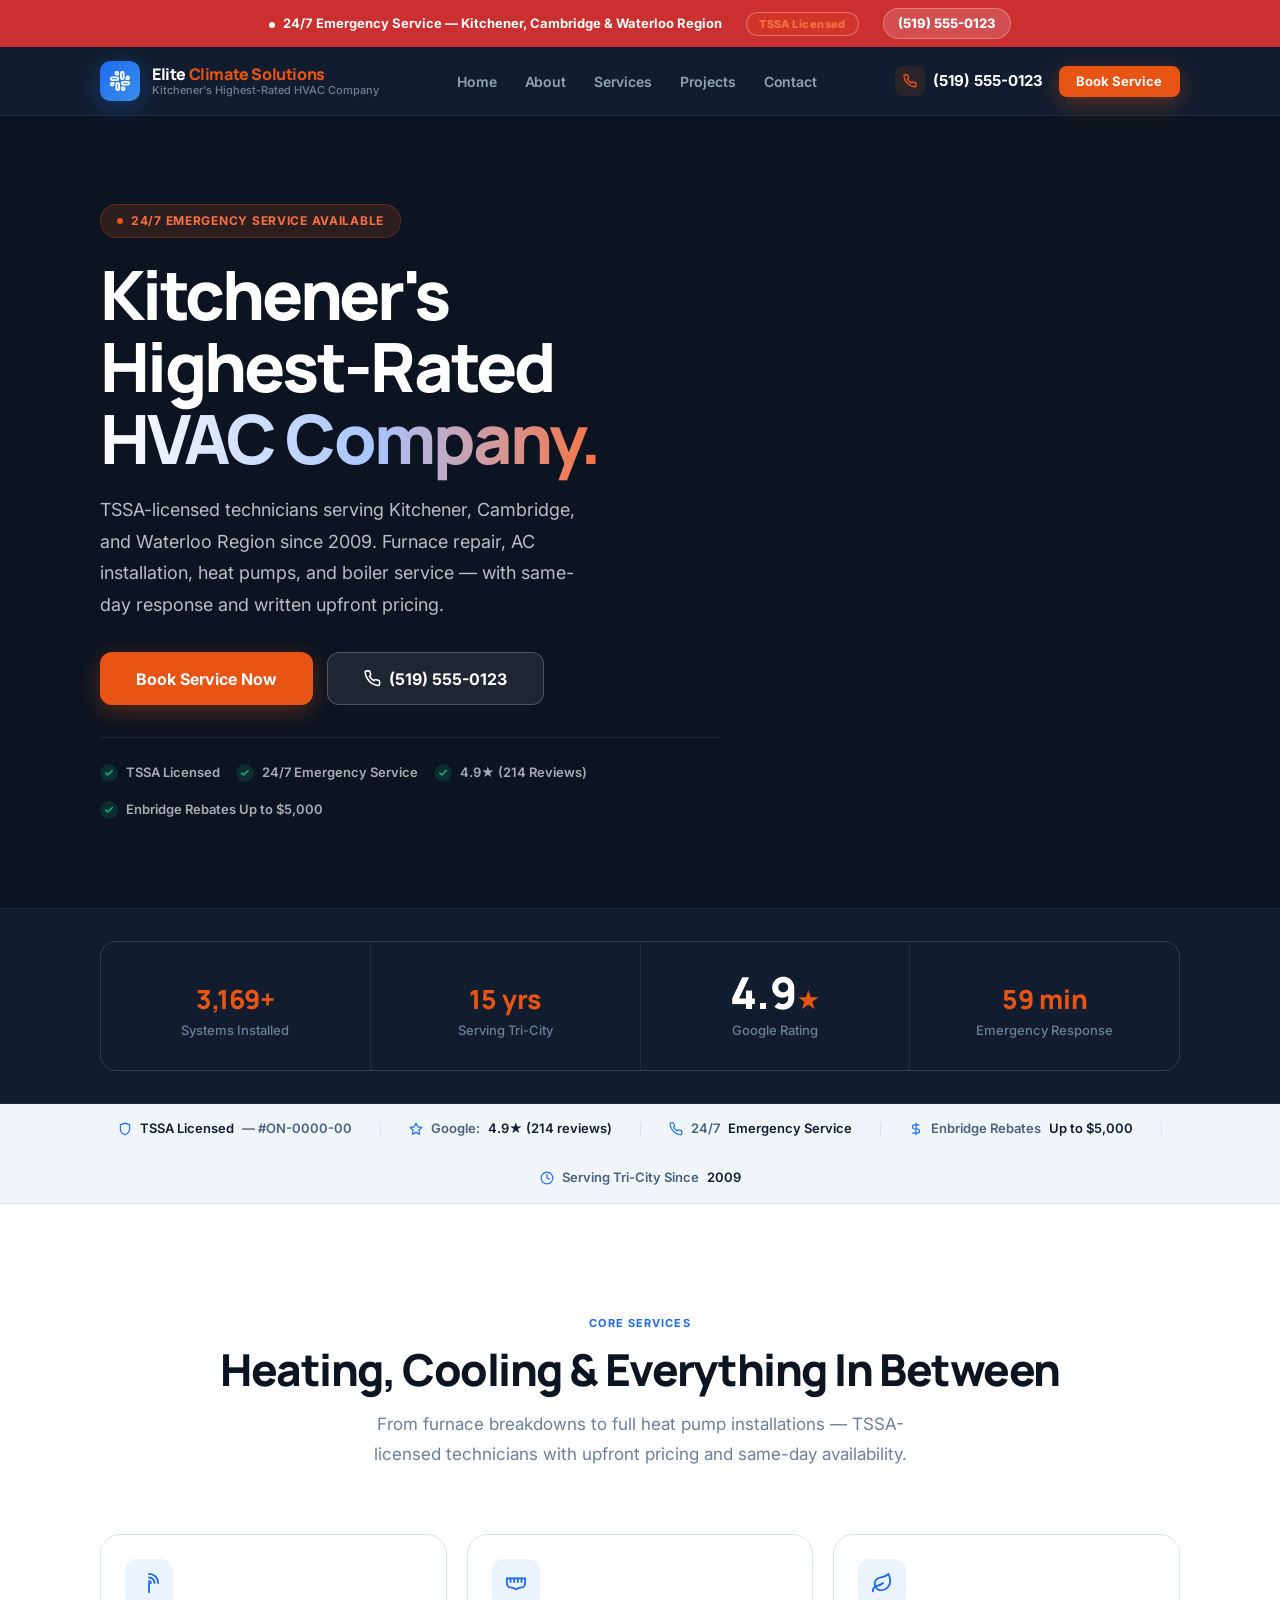
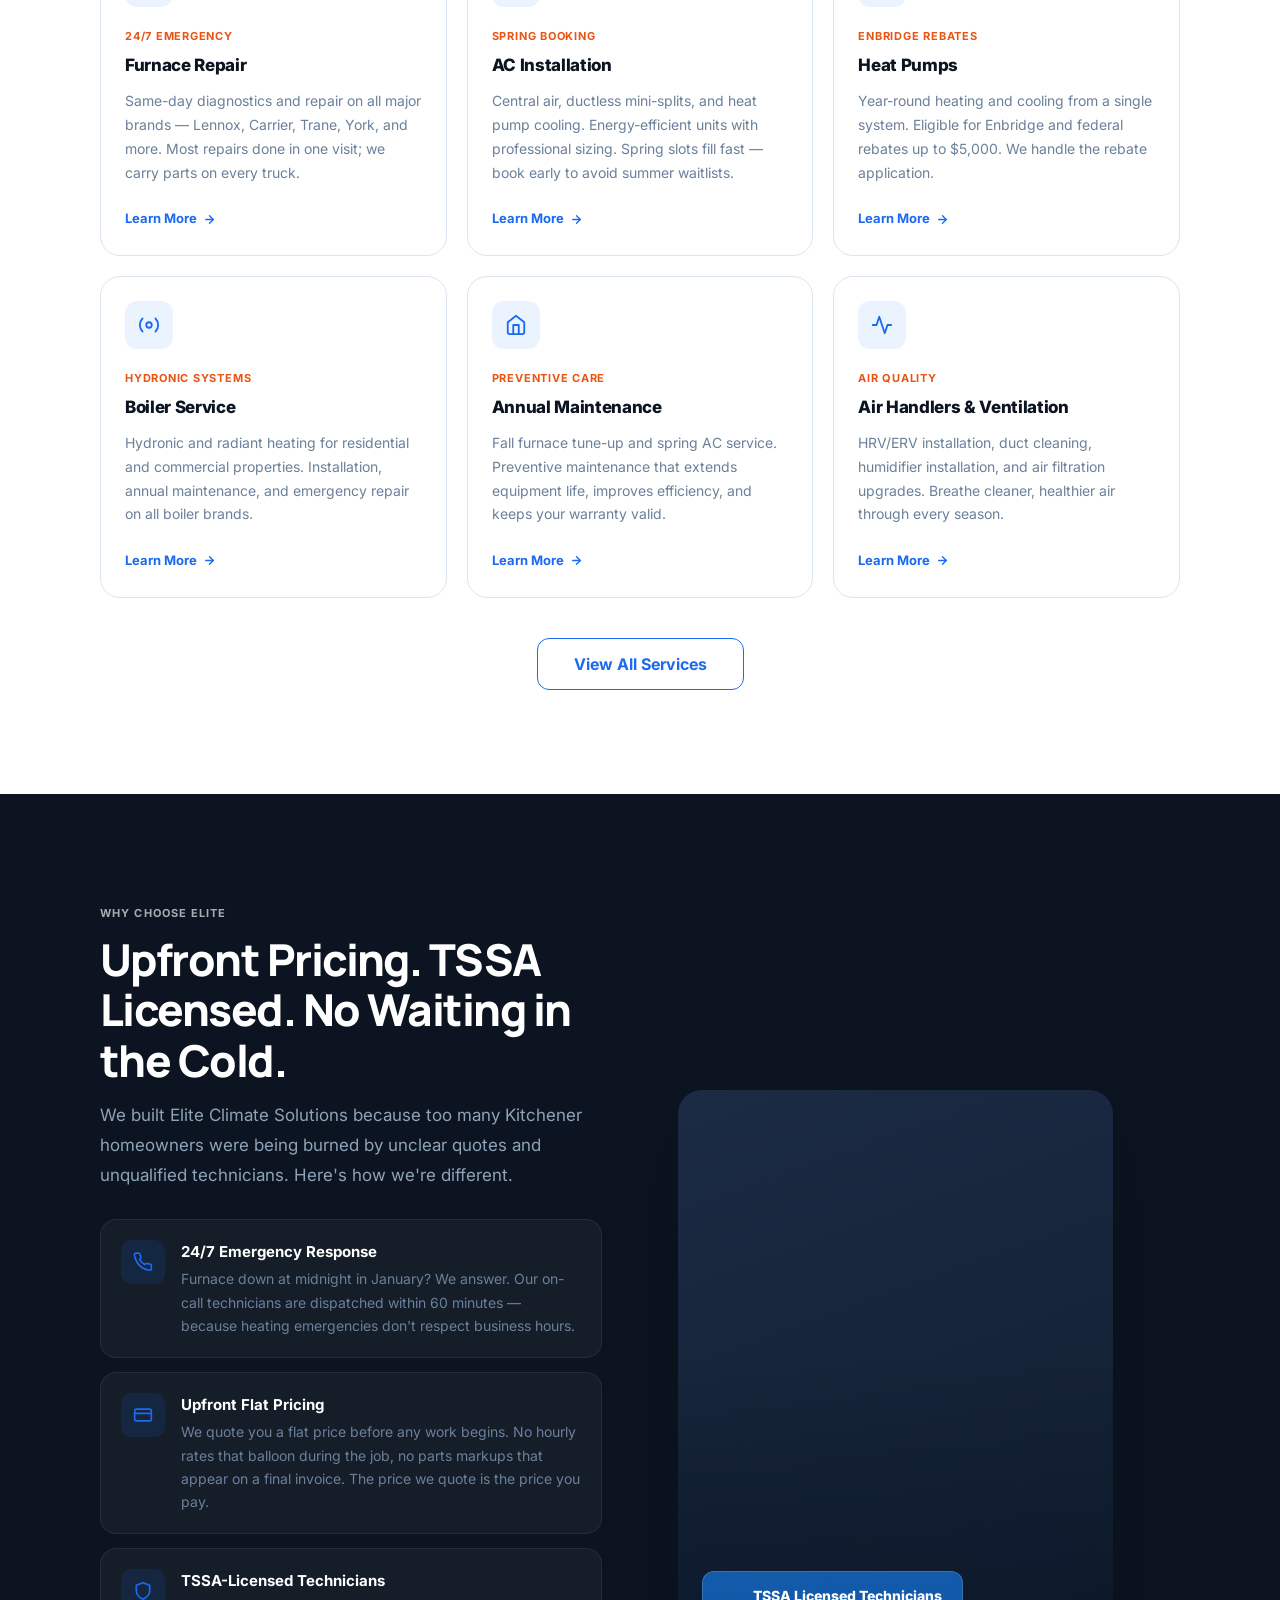
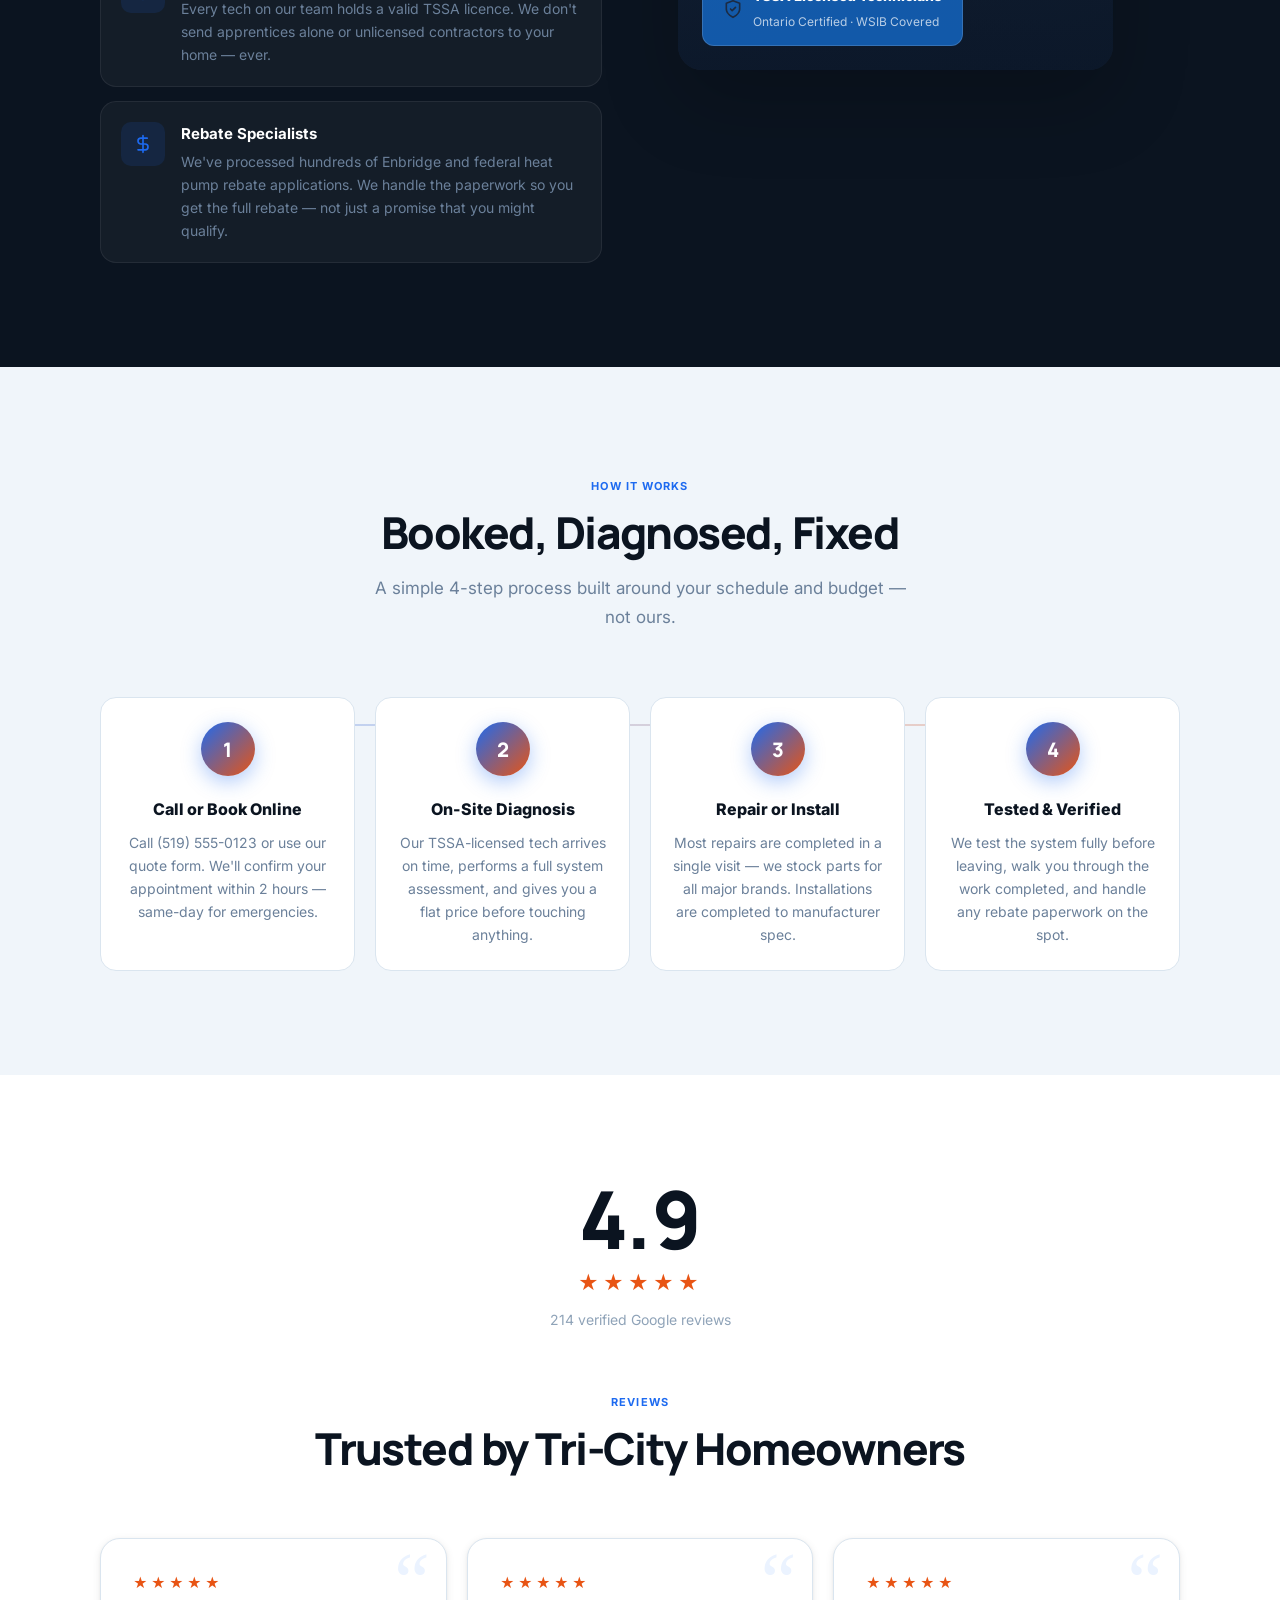
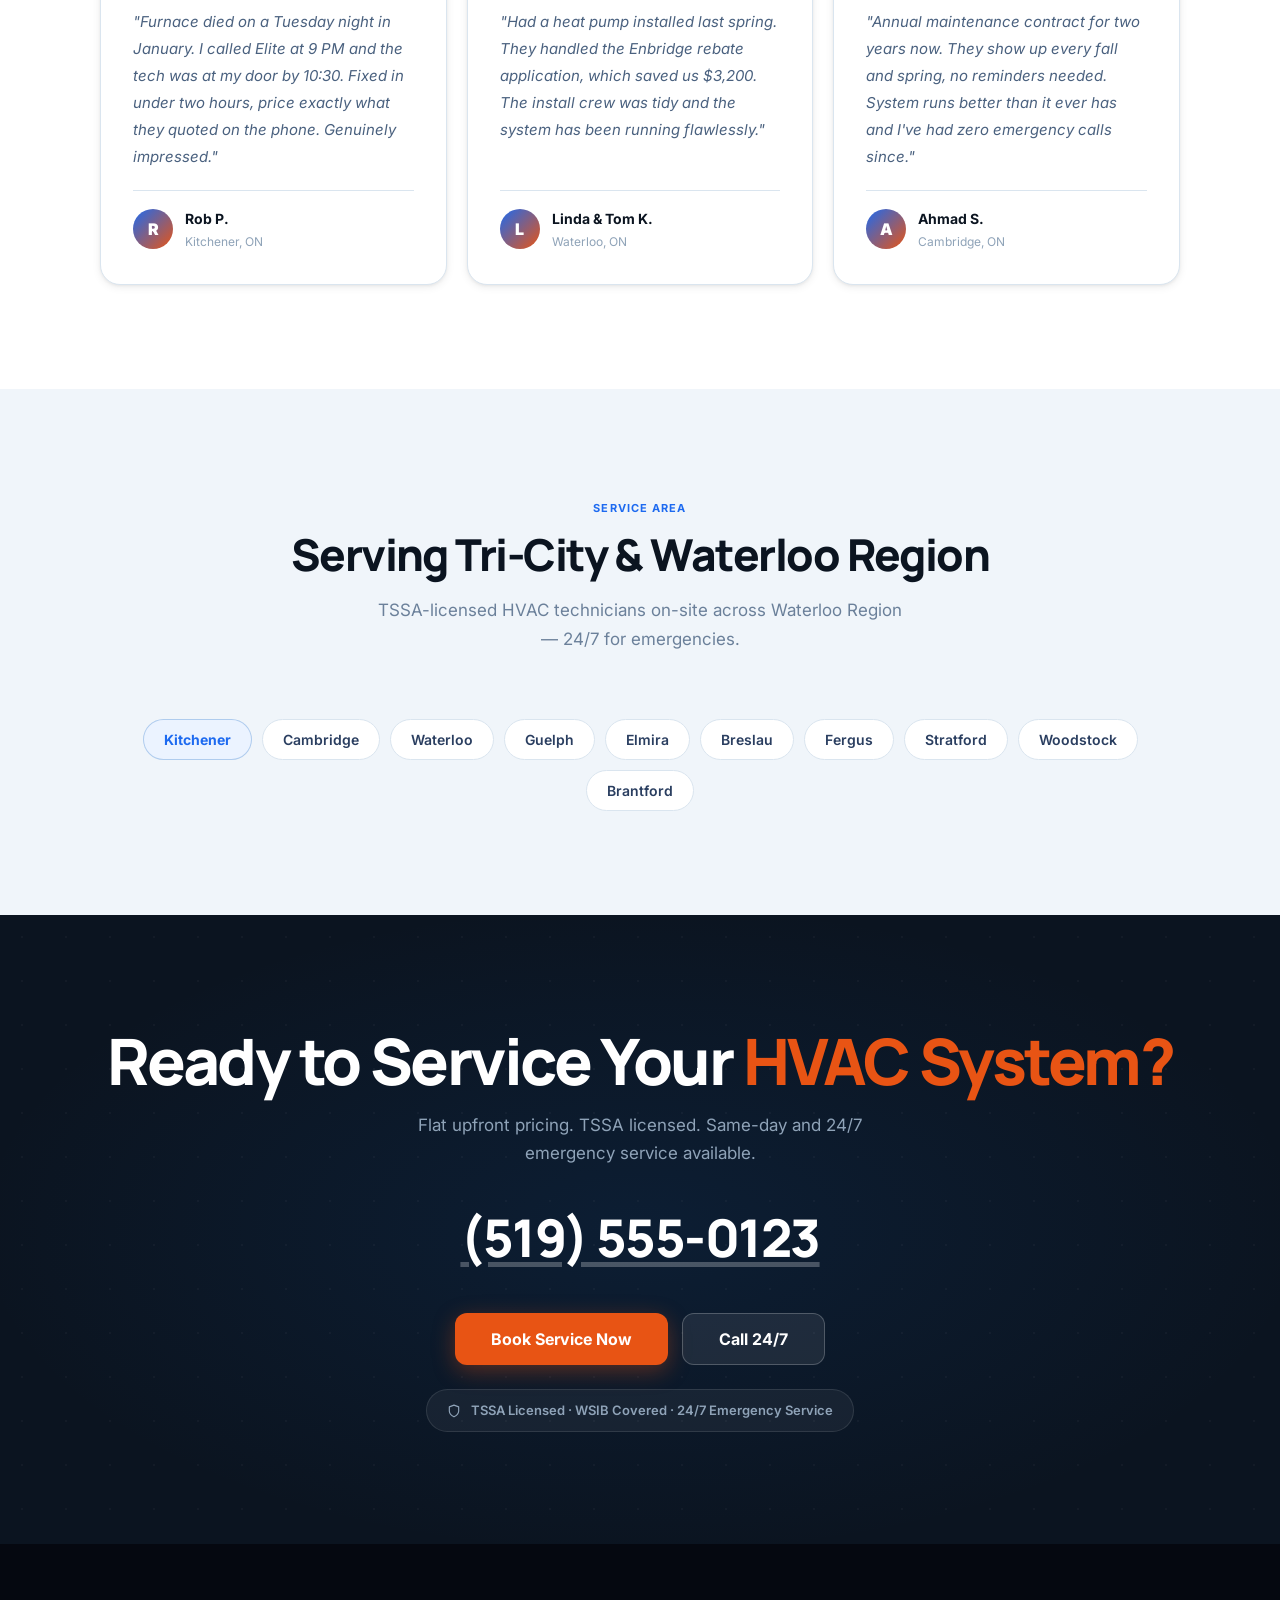
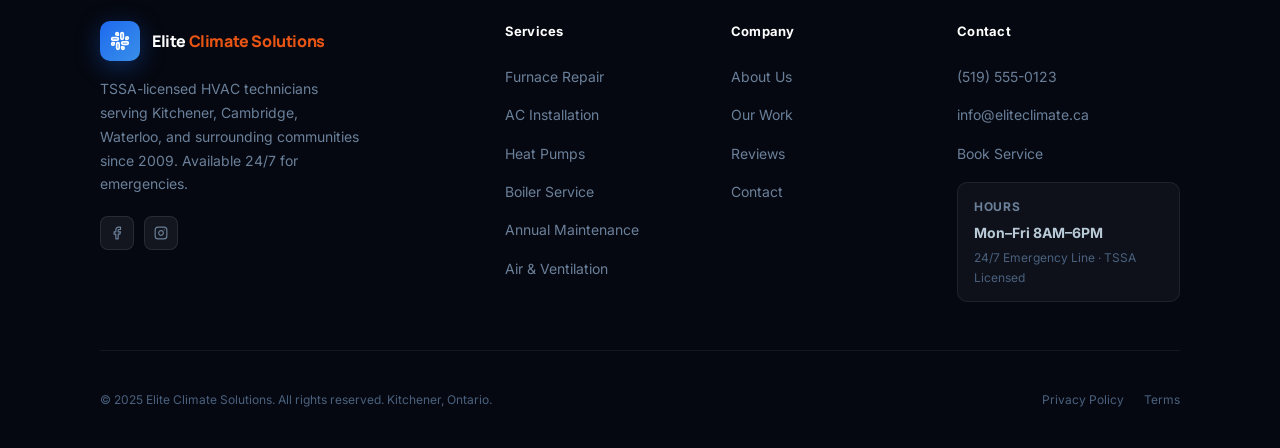
==== commit b13d97e6: "feat: multi-page rebuild — complete 5-page site" ====
--- a/index.html
+++ b/index.html
@@ -3,2273 +3,236 @@
 <head>
   <meta charset="UTF-8" />
   <meta name="viewport" content="width=device-width, initial-scale=1.0" />
+  <meta name="description" content="Elite Climate Solutions — Kitchener's highest-rated HVAC company. Furnace repair, AC installation, heat pumps, and boiler service. TSSA-licensed. Call (519) 555-0123." />
   <meta name="theme-color" content="#0B1420" />
-
-  <!-- ═══════════════════════════════════════════════════════════
-       RESKIN IN UNDER 10 MINUTES — only edit this CO object
-       ═══════════════════════════════════════════════════════════ -->
-  <script>
-  const CO = {
-    name:         "Elite Climate Solutions",
-    nameParts:    ["Elite", "Climate Solutions"], // [word1, rest] for styled logo
-    tagline:      "Kitchener's Highest-Rated HVAC Company",
-    phone:        "(519) 555-0123",
-    phoneTel:     "5195550123",
-    email:        "info@eliteclimate.ca",
-    city:         "Kitchener",
-    region:       "Waterloo Region",
-    province:     "Ontario",
-    founded:      "2009",
-    years:        "15+",
-    jobs:         3200,     // numeric — counter animates to this
-    jobsLabel:    "3,200+",
-    rating:       4.9,      // numeric — counter animates to this
-    ratingStr:    "4.9",
-    reviews:      "214",
-    response:     "60",     // minutes
-    license:      "TSSA #ON-0000-00",
-    wsib:         "WSIB #000000",
-    services: [
-      { icon: "flame",    title: "Furnace Repair",   desc: "Same-day diagnostics and repair on all major brands. Most jobs done in one visit — we carry parts on every truck." },
-      { icon: "snowflake",title: "AC Installation",  desc: "Central air, ductless mini-splits, and heat pump cooling. Spring slots fill fast — book early." },
-      { icon: "leaf",     title: "Heat Pumps",       desc: "Eligible for Enbridge rebates up to $5,000. One system for year-round heating and cooling." },
-      { icon: "cog",      title: "Boiler Service",   desc: "Hydronic and radiant systems, commercial and residential. Installation, repair, and annual maintenance." },
-    ],
-    areas: ["Kitchener","Cambridge","Waterloo","Guelph","Elmira","Breslau","Fergus","Stratford","Woodstock","Brantford"],
-    // Color override — swap these two to completely recolor
-    colorPrimary:  "#1D6AF0",
-    colorPrimaryDk:"#1554C4",
-  };
-  </script>
-
-  <title id="page-title">Loading…</title>
-  <meta id="page-desc" name="description" content="" />
-
-  <!-- Google Fonts — display:swap for performance -->
-  <link rel="preconnect" href="https://fonts.googleapis.com">
-  <link rel="preconnect" href="https://fonts.gstatic.com" crossorigin>
-  <link href="https://fonts.googleapis.com/css2?family=Manrope:wght@500;600;700;800;900&family=Inter:wght@400;500;600;700&display=swap" rel="stylesheet">
-
-  <style>
-    /* ═══════════════════════════════════════════════════
-       DESIGN SYSTEM — CSS TOKENS
-       ═══════════════════════════════════════════════════ */
-    :root {
-      /* Primary (overridden by JS from CO.colorPrimary) */
-      --p:       #1D6AF0;
-      --p-dk:    #1554C4;
-      --p-lt:    #EBF2FF;
-      --p-gl:    rgba(29,106,240,.14);
-      --p-glow:  rgba(29,106,240,.35);
-
-      /* Neutrals */
-      --ink-950: #04090F;
-      --ink-900: #0B1420;
-      --ink-800: #111D2E;
-      --ink-700: #1A2A3F;
-      --ink-600: #2D3E56;
-      --ink-500: #445570;
-      --ink-400: #60708A;
-      --ink-300: #8A9BAF;
-      --ink-200: #B8C5D2;
-      --ink-100: #DDE4EC;
-      --ink-050: #F2F5F8;
-      --ink-000: #FFFFFF;
-
-      /* Semantic */
-      --red:     #E53935;
-      --red-gl:  rgba(229,57,53,.18);
-      --gold:    #F59E0B;
-      --green:   #10B981;
-      --green-gl:rgba(16,185,129,.15);
-
-      /* Typography */
-      --fd: 'Manrope',  system-ui, -apple-system, sans-serif;
-      --fb: 'Inter',    system-ui, -apple-system, sans-serif;
-
-      /* Type scale */
-      --t-10: .625rem;
-      --t-12: .75rem;
-      --t-13: .8125rem;
-      --t-14: .875rem;
-      --t-15: .9375rem;
-      --t-16: 1rem;
-      --t-18: 1.125rem;
-      --t-20: 1.25rem;
-      --t-22: 1.375rem;
-      --t-24: 1.5rem;
-      --t-28: 1.75rem;
-      --t-32: 2rem;
-      --t-36: 2.25rem;
-      --t-42: 2.625rem;
-      --t-48: 3rem;
-      --t-56: 3.5rem;
-      --t-64: 4rem;
-
-      /* Spacing */
-      --s-2:  .125rem; --s-4:  .25rem;  --s-6:  .375rem;
-      --s-8:  .5rem;   --s-10: .625rem; --s-12: .75rem;
-      --s-14: .875rem; --s-16: 1rem;    --s-20: 1.25rem;
-      --s-24: 1.5rem;  --s-28: 1.75rem; --s-32: 2rem;
-      --s-40: 2.5rem;  --s-48: 3rem;    --s-56: 3.5rem;
-      --s-64: 4rem;    --s-80: 5rem;    --s-96: 6rem;
-
-      /* Radius */
-      --r-4:  4px;   --r-6:  6px;   --r-8:  8px;
-      --r-10: 10px;  --r-12: 12px;  --r-16: 16px;
-      --r-20: 20px;  --r-24: 24px;  --r-f:  9999px;
-
-      /* Shadow system */
-      --sh-xs:  0 1px 2px rgba(0,0,0,.06);
-      --sh-sm:  0 1px 4px rgba(0,0,0,.08), 0 2px 8px rgba(0,0,0,.05);
-      --sh-md:  0 4px 16px rgba(0,0,0,.10), 0 2px 6px rgba(0,0,0,.06);
-      --sh-lg:  0 8px 32px rgba(0,0,0,.12), 0 4px 12px rgba(0,0,0,.07);
-      --sh-xl:  0 20px 60px rgba(0,0,0,.16), 0 8px 20px rgba(0,0,0,.08);
-      --sh-2xl: 0 32px 80px rgba(0,0,0,.20);
-      --sh-p:   0 6px 24px var(--p-glow);
-      --sh-p-lg:0 14px 40px var(--p-glow);
-
-      /* Easing */
-      --ease:     cubic-bezier(.22,1,.36,1);
-      --ease-in:  cubic-bezier(.64,0,.78,0);
-      --ease-io:  cubic-bezier(.37,0,.63,1);
-
-      /* Layout */
-      --max:   1160px;
-      --pad:   clamp(1.25rem, 5vw, 2.5rem);
-    }
-
-    /* ═══════════════════════════════════════════════════
-       RESET
-       ═══════════════════════════════════════════════════ */
-    *, *::before, *::after { box-sizing: border-box; margin: 0; padding: 0; }
-    html { scroll-behavior: smooth; -webkit-text-size-adjust: 100%; }
-    body {
-      font-family: var(--fb);
-      font-size: var(--t-16);
-      line-height: 1.65;
-      color: var(--ink-800);
-      background: var(--ink-000);
-      -webkit-font-smoothing: antialiased;
-      overflow-x: hidden;
-    }
-    a { text-decoration: none; color: inherit; }
-    img, svg { display: block; }
-    ul { list-style: none; }
-    button { font-family: inherit; cursor: pointer; border: none; background: none; }
-    input, select, textarea { font-family: inherit; font-size: inherit; }
-
-    .wrap {
-      width: 100%;
-      max-width: var(--max);
-      margin-inline: auto;
-      padding-inline: var(--pad);
-    }
-
-    /* ═══════════════════════════════════════════════════
-       SVG ICON UTILITY
-       ═══════════════════════════════════════════════════ */
-    .ico {
-      display: inline-flex;
-      align-items: center;
-      justify-content: center;
-      flex-shrink: 0;
-    }
-    .ico svg {
-      width: 1em;
-      height: 1em;
-    }
-
-    /* ═══════════════════════════════════════════════════
-       SCROLL REVEAL
-       ═══════════════════════════════════════════════════ */
-    .sr {
-      opacity: 0;
-      transform: translateY(24px);
-      transition: opacity .65s var(--ease), transform .65s var(--ease);
-    }
-    .sr.up { opacity: 1; transform: none; }
-    .sr.d1 { transition-delay: .08s; }
-    .sr.d2 { transition-delay: .16s; }
-    .sr.d3 { transition-delay: .24s; }
-    .sr.d4 { transition-delay: .32s; }
-    .sr.d5 { transition-delay: .40s; }
-
-    /* Hero load sequence (CSS keyframes, no scroll needed) */
-    @keyframes fadeUp {
-      from { opacity: 0; transform: translateY(20px); }
-      to   { opacity: 1; transform: none; }
-    }
-    .ha { opacity: 0; animation: fadeUp .7s var(--ease) forwards; }
-    .ha.t1 { animation-delay: .10s; }
-    .ha.t2 { animation-delay: .25s; }
-    .ha.t3 { animation-delay: .42s; }
-    .ha.t4 { animation-delay: .58s; }
-    .ha.t5 { animation-delay: .72s; }
-
-    /* Panel slides in from right */
-    @keyframes slideLeft {
-      from { opacity: 0; transform: translateX(32px); }
-      to   { opacity: 1; transform: none; }
-    }
-    .ha-panel { opacity: 0; animation: slideLeft .8s var(--ease) .35s forwards; }
-
-    @media (prefers-reduced-motion: reduce) {
-      .sr  { opacity: 1; transform: none; transition: none; }
-      .ha, .ha-panel { opacity: 1; transform: none; animation: none; }
-      *    { transition-duration: .01ms !important; animation-duration: .01ms !important; }
-    }
-
-    /* ═══════════════════════════════════════════════════
-       BUTTON SYSTEM
-       ═══════════════════════════════════════════════════ */
-    .btn {
-      display: inline-flex;
-      align-items: center;
-      justify-content: center;
-      gap: var(--s-8);
-      padding: .875rem 1.875rem;
-      border-radius: var(--r-10);
-      font-family: var(--fb);
-      font-size: var(--t-15);
-      font-weight: 700;
-      letter-spacing: -.01em;
-      line-height: 1;
-      white-space: nowrap;
-      transition:
-        transform .22s var(--ease),
-        box-shadow .22s var(--ease),
-        background .15s,
-        border-color .15s,
-        color .15s;
-      position: relative;
-      cursor: pointer;
-      -webkit-tap-highlight-color: transparent;
-    }
-    .btn:focus-visible {
-      outline: 2.5px solid var(--p);
-      outline-offset: 3px;
-    }
-    .btn:active { transform: scale(.965) !important; }
-
-    /* Primary */
-    .btn-p {
-      background: var(--p);
-      color: var(--ink-000);
-      box-shadow: var(--sh-p);
-    }
-    .btn-p:hover {
-      background: var(--p-dk);
-      box-shadow: var(--sh-p-lg);
-      transform: translateY(-2px);
-    }
-
-    /* Ghost (dark bg) */
-    .btn-g {
-      background: rgba(255,255,255,.08);
-      color: var(--ink-000);
-      border: 1.5px solid rgba(255,255,255,.22);
-    }
-    .btn-g:hover {
-      background: rgba(255,255,255,.14);
-      border-color: rgba(255,255,255,.45);
-      transform: translateY(-2px);
-    }
-
-    /* Outline light (on white bg) */
-    .btn-o {
-      background: transparent;
-      color: var(--p);
-      border: 2px solid var(--p);
-    }
-    .btn-o:hover {
-      background: var(--p-lt);
-      transform: translateY(-1px);
-    }
-
-    /* White (on colored bg) */
-    .btn-w {
-      background: var(--ink-000);
-      color: var(--p);
-      box-shadow: var(--sh-lg);
-    }
-    .btn-w:hover {
-      background: var(--ink-050);
-      box-shadow: var(--sh-xl);
-      transform: translateY(-2px);
-    }
-
-    /* Red (emergency) */
-    .btn-r {
-      background: var(--red);
-      color: var(--ink-000);
-      box-shadow: 0 6px 20px rgba(229,57,53,.3);
-    }
-    .btn-r:hover {
-      background: #c62828;
-      box-shadow: 0 10px 28px rgba(229,57,53,.4);
-      transform: translateY(-2px);
-    }
-
-    .btn-lg { padding: 1.1rem 2.25rem; font-size: var(--t-16); border-radius: var(--r-12); }
-    .btn-sm { padding: .55rem 1.1rem; font-size: var(--t-13); border-radius: var(--r-8); }
-
-    /* ═══════════════════════════════════════════════════
-       TOP BAR (Emergency)
-       ═══════════════════════════════════════════════════ */
-    #topbar {
-      background: var(--red);
-      color: var(--ink-000);
-      font-size: var(--t-13);
-      font-weight: 600;
-      padding: var(--s-10) var(--pad);
-      display: flex;
-      align-items: center;
-      justify-content: center;
-      gap: var(--s-24);
-      flex-wrap: wrap;
-      position: relative;
-      z-index: 400;
-    }
-    .tb-pulse {
-      display: inline-block;
-      width: 7px; height: 7px;
-      background: white;
-      border-radius: 50%;
-      margin-right: var(--s-8);
-      animation: tbpulse 1.6s ease infinite;
-    }
-    @keyframes tbpulse {
-      0%,100% { opacity: 1; transform: scale(1); }
-      50%      { opacity: .4; transform: scale(1.5); }
-    }
-    .tb-pill {
-      display: inline-flex;
-      align-items: center;
-      gap: var(--s-6);
-      background: rgba(255,255,255,.18);
-      border: 1px solid rgba(255,255,255,.3);
-      border-radius: var(--r-f);
-      padding: 3px var(--s-12);
-      font-size: var(--t-12);
-      font-weight: 700;
-      letter-spacing: .04em;
-    }
-    .tb-link {
-      background: rgba(255,255,255,.15);
-      border: 1px solid rgba(255,255,255,.28);
-      border-radius: var(--r-f);
-      padding: var(--s-4) var(--s-14);
-      font-weight: 800;
-      transition: background .15s;
-    }
-    .tb-link:hover { background: rgba(255,255,255,.28); }
-
-    /* ═══════════════════════════════════════════════════
-       HEADER (Sticky)
-       ═══════════════════════════════════════════════════ */
-    #hdr {
-      position: sticky;
-      top: 0;
-      z-index: 300;
-      background: rgba(11,20,32,.96);
-      backdrop-filter: blur(16px);
-      -webkit-backdrop-filter: blur(16px);
-      border-bottom: 1px solid rgba(255,255,255,.06);
-      transition: box-shadow .3s;
-    }
-    #hdr.shadow { box-shadow: 0 4px 28px rgba(0,0,0,.55); }
-    .hdr-inner {
-      display: flex;
-      align-items: center;
-      justify-content: space-between;
-      height: 66px;
-      gap: var(--s-24);
-      max-width: var(--max);
-      margin-inline: auto;
-      padding-inline: var(--pad);
-    }
-    .logo {
-      display: flex;
-      align-items: center;
-      gap: var(--s-12);
-      flex-shrink: 0;
-    }
-    .logo-mark {
-      width: 38px; height: 38px;
-      background: linear-gradient(135deg, var(--p) 0%, #5b9af8 100%);
-      border-radius: var(--r-10);
-      display: flex; align-items: center; justify-content: center;
-      box-shadow: var(--sh-p);
-      flex-shrink: 0;
-    }
-    .logo-mark svg { color: white; }
-    .logo-copy { line-height: 1.15; }
-    .logo-name {
-      font-family: var(--fd);
-      font-size: var(--t-16);
-      font-weight: 800;
-      color: var(--ink-000);
-      letter-spacing: -.025em;
-    }
-    .logo-name b { color: var(--p); font-weight: 900; }
-    .logo-tag { font-size: var(--t-10); color: var(--ink-300); font-weight: 500; letter-spacing: .02em; }
-
-    nav {
-      display: flex;
-      align-items: center;
-      gap: var(--s-32);
-    }
-    nav a {
-      font-size: var(--t-14);
-      font-weight: 600;
-      color: var(--ink-300);
-      letter-spacing: -.01em;
-      transition: color .15s;
-      position: relative;
-    }
-    nav a::after {
-      content: '';
-      position: absolute;
-      bottom: -3px; left: 0; right: 0;
-      height: 2px;
-      background: var(--p);
-      border-radius: 2px;
-      transform: scaleX(0);
-      transition: transform .22s var(--ease);
-    }
-    nav a:hover { color: var(--ink-000); }
-    nav a:hover::after { transform: scaleX(1); }
-
-    .hdr-right {
-      display: flex;
-      align-items: center;
-      gap: var(--s-16);
-      flex-shrink: 0;
-    }
-    .hdr-phone {
-      display: flex;
-      align-items: center;
-      gap: var(--s-8);
-      font-size: var(--t-15);
-      font-weight: 700;
-      color: var(--ink-000);
-      transition: color .15s;
-    }
-    .hdr-phone:hover { color: var(--p); }
-    .hdr-phone .ph-wrap {
-      width: 30px; height: 30px;
-      background: var(--p-gl);
-      border-radius: var(--r-8);
-      display: flex; align-items: center; justify-content: center;
-    }
-
-    /* ═══════════════════════════════════════════════════
-       HERO
-       ═══════════════════════════════════════════════════ */
-    #hero {
-      background: var(--ink-900);
-      background-image:
-        radial-gradient(ellipse 75% 90% at 105% 45%, rgba(29,106,240,.16) 0%, transparent 65%),
-        radial-gradient(ellipse 40% 60% at -5% 90%, rgba(29,106,240,.07) 0%, transparent 55%),
-        linear-gradient(180deg, var(--ink-950) 0%, var(--ink-900) 100%);
-      padding: clamp(4rem,10vw,6.5rem) 0 clamp(3.5rem,8vw,5.5rem);
-      position: relative;
-      overflow: hidden;
-    }
-    /* Dot grid */
-    #hero::before {
-      content: '';
-      position: absolute; inset: 0;
-      background-image: radial-gradient(circle, rgba(29,106,240,.12) 1px, transparent 1px);
-      background-size: 48px 48px;
-      pointer-events: none;
-    }
-    /* Bottom line */
-    #hero::after {
-      content: '';
-      position: absolute;
-      bottom: 0; left: 0; right: 0; height: 1px;
-      background: linear-gradient(90deg, transparent 0%, rgba(29,106,240,.5) 50%, transparent 100%);
-    }
-
-    .hero-inner {
-      display: grid;
-      grid-template-columns: 1.08fr .92fr;
-      gap: clamp(2rem,6vw,4.5rem);
-      align-items: center;
-      position: relative; z-index: 1;
-    }
-
-    /* Hero left */
-    .hero-pill {
-      display: inline-flex;
-      align-items: center;
-      gap: var(--s-8);
-      background: rgba(29,106,240,.12);
-      border: 1px solid rgba(29,106,240,.3);
-      color: #90b8ff;
-      padding: var(--s-6) var(--s-16);
-      border-radius: var(--r-f);
-      font-size: var(--t-12);
-      font-weight: 700;
-      letter-spacing: .06em;
-      text-transform: uppercase;
-      margin-bottom: var(--s-20);
-    }
-    .hero-pill .dot {
-      width: 6px; height: 6px;
-      background: var(--p);
-      border-radius: 50%;
-      box-shadow: 0 0 6px var(--p);
-      animation: tbpulse 1.6s ease infinite;
-    }
-
-    #hero h1 {
-      font-family: var(--fd);
-      font-size: clamp(2.3rem, 5.5vw, 3.75rem);
-      font-weight: 900;
-      color: var(--ink-000);
-      line-height: 1.07;
-      letter-spacing: -.04em;
-      margin-bottom: var(--s-20);
-    }
-    #hero h1 .city { color: var(--p); }
-    #hero h1 .grad {
-      display: block;
-      background: linear-gradient(90deg, #90b8ff 0%, #5b9af8 60%, var(--p) 100%);
-      -webkit-background-clip: text;
-      -webkit-text-fill-color: transparent;
-      background-clip: text;
-    }
-
-    .hero-sub {
-      font-size: clamp(1rem, 2vw, 1.15rem);
-      color: var(--ink-300);
-      line-height: 1.75;
-      max-width: 500px;
-      margin-bottom: var(--s-32);
-    }
-
-    .hero-ctas {
-      display: flex;
-      flex-wrap: wrap;
-      gap: var(--s-14);
-      margin-bottom: var(--s-32);
-    }
-
-    /* Trust badge row */
-    .trust-row {
-      display: flex;
-      flex-wrap: wrap;
-      gap: var(--s-16);
-      padding-top: var(--s-24);
-      border-top: 1px solid rgba(255,255,255,.07);
-    }
-    .trust-badge {
-      display: flex;
-      align-items: center;
-      gap: var(--s-8);
-      font-size: var(--t-13);
-      font-weight: 600;
-      color: var(--ink-300);
-    }
-    .trust-badge .tb-ico {
-      width: 20px; height: 20px;
-      background: var(--green-gl);
-      border-radius: 50%;
-      display: flex; align-items: center; justify-content: center;
-      flex-shrink: 0;
-      color: var(--green);
-    }
-
-    /* Hero right — glass panel */
-    .hero-panel {
-      background: rgba(255,255,255,.035);
-      border: 1px solid rgba(255,255,255,.08);
-      border-radius: var(--r-24);
-      padding: clamp(1.5rem,3.5vw,2.25rem);
-      position: relative;
-      overflow: hidden;
-    }
-    .hero-panel::before {
-      content: '';
-      position: absolute; top: -80px; right: -80px;
-      width: 240px; height: 240px;
-      background: radial-gradient(circle, rgba(29,106,240,.15) 0%, transparent 70%);
-      pointer-events: none;
-    }
-
-    .panel-head {
-      display: flex;
-      align-items: center;
-      gap: var(--s-16);
-      padding-bottom: var(--s-20);
-      margin-bottom: var(--s-20);
-      border-bottom: 1px solid rgba(255,255,255,.07);
-    }
-    .panel-score {
-      font-family: var(--fd);
-      font-size: 2.75rem;
-      font-weight: 900;
-      color: var(--ink-000);
-      line-height: 1;
-    }
-    .panel-stars { color: var(--gold); font-size: .9rem; letter-spacing: 2px; }
-    .panel-rev { color: var(--ink-300); font-size: var(--t-12); margin-top: 3px; }
-
-    /* Stats grid — counters animate here */
-    .stat-grid {
-      display: grid;
-      grid-template-columns: 1fr 1fr;
-      gap: var(--s-12);
-      margin-bottom: var(--s-16);
-    }
-    .stat-box {
-      background: rgba(255,255,255,.04);
-      border: 1px solid rgba(255,255,255,.06);
-      border-radius: var(--r-12);
-      padding: var(--s-16) var(--s-20);
-      text-align: center;
-      transition: background .25s, border-color .25s;
-    }
-    .stat-box:hover {
-      background: rgba(29,106,240,.1);
-      border-color: rgba(29,106,240,.25);
-    }
-    .stat-num {
-      font-family: var(--fd);
-      font-size: 1.75rem;
-      font-weight: 900;
-      color: var(--ink-000);
-      line-height: 1;
-    }
-    .stat-num .unit { font-size: 1rem; color: var(--p); }
-    .stat-lbl { font-size: var(--t-11, .6875rem); color: var(--ink-400); font-weight: 500; margin-top: 4px; }
-
-    .live-pill {
-      display: flex;
-      align-items: center;
-      gap: var(--s-12);
-      background: rgba(16,185,129,.09);
-      border: 1px solid rgba(16,185,129,.22);
-      border-radius: var(--r-12);
-      padding: var(--s-12) var(--s-16);
-    }
-    .live-dot {
-      width: 9px; height: 9px;
-      background: var(--green);
-      border-radius: 50%;
-      flex-shrink: 0;
-      box-shadow: 0 0 0 3px rgba(16,185,129,.2);
-      animation: livePulse 2.2s ease infinite;
-    }
-    @keyframes livePulse {
-      0%,100% { box-shadow: 0 0 0 3px rgba(16,185,129,.2); }
-      50%      { box-shadow: 0 0 0 6px rgba(16,185,129,.07); }
-    }
-    .live-txt { font-size: var(--t-13); color: var(--ink-000); font-weight: 600; }
-    .live-txt span { color: var(--ink-400); font-weight: 400; }
-
-    /* ═══════════════════════════════════════════════════
-       TRUST BAR (below hero)
-       ═══════════════════════════════════════════════════ */
-    #trust-bar {
-      background: var(--ink-800);
-      border-top: 1px solid rgba(255,255,255,.05);
-      border-bottom: 1px solid rgba(255,255,255,.05);
-      padding: var(--s-16) var(--pad);
-      overflow: hidden;
-    }
-    .tb-items {
-      display: flex;
-      align-items: center;
-      justify-content: center;
-      gap: clamp(.75rem,3.5vw,2rem);
-      flex-wrap: wrap;
-      max-width: var(--max);
-      margin-inline: auto;
-    }
-    .tb-item {
-      display: flex;
-      align-items: center;
-      gap: var(--s-8);
-      color: var(--ink-300);
-      font-size: var(--t-13);
-      font-weight: 600;
-      white-space: nowrap;
-    }
-    .tb-item em { color: var(--ink-000); font-style: normal; }
-    .tb-sep { width: 1px; height: 16px; background: rgba(255,255,255,.1); flex-shrink: 0; }
-    .tb-icon { color: var(--p); display: flex; font-size: 1rem; }
-
-    /* ═══════════════════════════════════════════════════
-       PROMO BANNER
-       ═══════════════════════════════════════════════════ */
-    #promo {
-      background: linear-gradient(135deg, var(--p-dk) 0%, var(--p) 60%, #3d88f5 100%);
-      padding: var(--s-20) var(--pad);
-      position: relative; overflow: hidden;
-    }
-    #promo::after {
-      content: '';
-      position: absolute; inset: 0;
-      background: radial-gradient(ellipse at 80% 50%, rgba(255,255,255,.08) 0%, transparent 60%);
-    }
-    .promo-inner {
-      display: flex; align-items: center;
-      justify-content: space-between;
-      gap: var(--s-16); flex-wrap: wrap;
-      max-width: var(--max); margin-inline: auto;
-      position: relative; z-index: 1;
-    }
-    .promo-lft { display: flex; align-items: center; gap: var(--s-16); }
-    .promo-tag {
-      background: rgba(255,255,255,.2);
-      border: 1px solid rgba(255,255,255,.32);
-      border-radius: var(--r-8);
-      padding: var(--s-6) var(--s-14);
-      font-size: var(--t-12);
-      font-weight: 800;
-      color: white;
-      letter-spacing: .03em;
-    }
-    .promo-copy strong { color: white; font-weight: 800; font-size: var(--t-15); display: block; }
-    .promo-copy span { color: rgba(255,255,255,.75); font-size: var(--t-13); }
-
-    /* ═══════════════════════════════════════════════════
-       SECTION FOUNDATIONS
-       ═══════════════════════════════════════════════════ */
-    .sec { padding: clamp(3.5rem,8vw,5.5rem) 0; }
-    .sec-lt  { background: var(--ink-050); }
-    .sec-dk  { background: var(--ink-900); }
-    .sec-mid { background: var(--ink-800); }
-
-    .sec-eyebrow {
-      display: inline-block;
-      font-size: var(--t-11, .6875rem);
-      font-weight: 700;
-      letter-spacing: .1em;
-      text-transform: uppercase;
-      color: var(--p);
-      margin-bottom: var(--s-12);
-    }
-    .sec-eyebrow.lt  { color: #90b8ff; }
-    .sec-eyebrow.gld { color: var(--gold); }
-
-    .sec-h {
-      font-family: var(--fd);
-      font-size: clamp(1.7rem, 4vw, 2.6rem);
-      font-weight: 900;
-      letter-spacing: -.035em;
-      line-height: 1.15;
-      color: var(--ink-900);
-      margin-bottom: var(--s-16);
-    }
-    .sec-h.lt { color: var(--ink-000); }
-
-    .sec-sub {
-      font-size: var(--t-18);
-      color: var(--ink-400);
-      line-height: 1.7;
-      max-width: 560px;
-    }
-    .sec-sub.lt { color: var(--ink-300); }
-    .sec-sub.cx { margin-inline: auto; }
-
-    .sec-hd { text-align: center; margin-bottom: clamp(2.5rem,5vw,4rem); }
-
-    /* ═══════════════════════════════════════════════════
-       SERVICE CARDS
-       ═══════════════════════════════════════════════════ */
-    .svc-grid {
-      display: grid;
-      grid-template-columns: repeat(4, 1fr);
-      gap: var(--s-20);
-    }
-    .svc-card {
-      background: var(--ink-000);
-      border: 1px solid var(--ink-100);
-      border-radius: var(--r-20);
-      padding: clamp(1.5rem,3vw,2rem) clamp(1.25rem,2.5vw,1.75rem);
-      position: relative;
-      overflow: hidden;
-      cursor: pointer;
-      transition:
-        transform .38s var(--ease),
-        box-shadow .38s var(--ease),
-        border-color .22s;
-    }
-    /* Top accent line */
-    .svc-card::before {
-      content: '';
-      position: absolute; top: 0; left: 0; right: 0; height: 2px;
-      background: linear-gradient(90deg, var(--p) 0%, #5b9af8 100%);
-      transform: scaleX(0);
-      transform-origin: left;
-      transition: transform .4s var(--ease);
-    }
-    .svc-card:hover {
-      transform: translateY(-7px);
-      box-shadow: var(--sh-lg);
-      border-color: transparent;
-    }
-    .svc-card:hover::before { transform: scaleX(1); }
-
-    .svc-ico {
-      width: 52px; height: 52px;
-      background: var(--p-lt);
-      border-radius: var(--r-12);
-      display: flex; align-items: center; justify-content: center;
-      margin-bottom: var(--s-20);
-      color: var(--p);
-      font-size: 1.4rem;
-      transition: background .25s, transform .38s var(--ease), color .22s;
-    }
-    .svc-card:hover .svc-ico {
-      background: var(--p);
-      color: var(--ink-000);
-      transform: rotate(-5deg) scale(1.06);
-    }
-    .svc-card h3 {
-      font-size: var(--t-18);
-      font-weight: 800;
-      color: var(--ink-900);
-      letter-spacing: -.02em;
-      margin-bottom: var(--s-10);
-    }
-    .svc-card p {
-      font-size: var(--t-14);
-      color: var(--ink-400);
-      line-height: 1.7;
-      margin-bottom: var(--s-20);
-    }
-    .svc-more {
-      display: inline-flex;
-      align-items: center;
-      gap: var(--s-6);
-      font-size: var(--t-13);
-      font-weight: 700;
-      color: var(--p);
-      transition: gap .22s var(--ease);
-    }
-    .svc-card:hover .svc-more { gap: var(--s-12); }
-
-    /* ═══════════════════════════════════════════════════
-       WHY CHOOSE US
-       ═══════════════════════════════════════════════════ */
-    .why-grid {
-      display: grid;
-      grid-template-columns: 1fr 1fr;
-      gap: clamp(2.5rem,6vw,5rem);
-      align-items: center;
-    }
-    .why-feats { display: flex; flex-direction: column; gap: var(--s-16); margin-top: var(--s-28); }
-    .why-feat {
-      display: flex;
-      gap: var(--s-16);
-      padding: var(--s-20);
-      background: var(--ink-000);
-      border: 1px solid var(--ink-100);
-      border-radius: var(--r-16);
-      transition: border-color .22s, box-shadow .22s, background .22s;
-    }
-    .why-feat:hover {
-      border-color: rgba(29,106,240,.25);
-      background: var(--p-lt);
-      box-shadow: var(--sh-sm);
-    }
-    .why-feat-ico {
-      width: 44px; height: 44px; flex-shrink: 0;
-      background: var(--p-lt);
-      border-radius: var(--r-10);
-      display: flex; align-items: center; justify-content: center;
-      color: var(--p);
-      font-size: 1.15rem;
-      transition: background .22s, color .22s;
-    }
-    .why-feat:hover .why-feat-ico { background: var(--p); color: var(--ink-000); }
-    .why-feat h4 { font-size: var(--t-15); font-weight: 700; color: var(--ink-900); margin-bottom: 3px; }
-    .why-feat p  { font-size: var(--t-14); color: var(--ink-400); line-height: 1.65; }
-
-    /* Dark card (right side) */
-    .why-card {
-      background: var(--ink-900);
-      border: 1px solid rgba(255,255,255,.07);
-      border-radius: var(--r-24);
-      padding: clamp(2rem,4vw,2.75rem);
-      position: relative; overflow: hidden;
-    }
-    .why-card::before {
-      content: '';
-      position: absolute; top: -80px; right: -80px;
-      width: 260px; height: 260px;
-      background: radial-gradient(circle, rgba(29,106,240,.15) 0%, transparent 70%);
-    }
-    .why-card h3 {
-      font-family: var(--fd);
-      font-size: var(--t-22);
-      font-weight: 800;
-      color: var(--ink-000);
-      letter-spacing: -.025em;
-      margin-bottom: var(--s-24);
-      position: relative;
-    }
-    .proc-step {
-      display: flex; gap: var(--s-16);
-      margin-bottom: var(--s-24);
-      position: relative;
-    }
-    .proc-step:not(:last-child)::before {
-      content: '';
-      position: absolute;
-      left: 18px; top: 40px;
-      width: 2px; height: calc(100% - 6px);
-      background: linear-gradient(180deg, rgba(29,106,240,.5) 0%, transparent 100%);
-    }
-    .proc-num {
-      width: 36px; height: 36px; flex-shrink: 0;
-      background: var(--p);
-      border-radius: 50%;
-      display: flex; align-items: center; justify-content: center;
-      font-family: var(--fd);
-      font-weight: 900;
-      font-size: var(--t-13);
-      color: white;
-      position: relative; z-index: 1;
-    }
-    .proc-copy h4 { font-size: var(--t-15); font-weight: 700; color: var(--ink-000); margin-bottom: 3px; }
-    .proc-copy p  { font-size: var(--t-14); color: var(--ink-400); line-height: 1.65; }
-
-    .g-grid {
-      display: grid; grid-template-columns: 1fr 1fr;
-      gap: var(--s-10);
-      padding-top: var(--s-24);
-      margin-top: var(--s-24);
-      border-top: 1px solid rgba(255,255,255,.07);
-    }
-    .g-chip {
-      background: rgba(29,106,240,.1);
-      border: 1px solid rgba(29,106,240,.2);
-      border-radius: var(--r-8);
-      padding: var(--s-10) var(--s-14);
-      font-size: var(--t-12);
-      font-weight: 700;
-      color: #90b8ff;
-      text-align: center;
-    }
-
-    /* ═══════════════════════════════════════════════════
-       GUARANTEE STRIP
-       ═══════════════════════════════════════════════════ */
-    #guarantee {
-      background: var(--ink-900);
-      border-top: 1px solid rgba(255,255,255,.05);
-      border-bottom: 1px solid rgba(255,255,255,.05);
-      padding: clamp(3rem,7vw,5rem) 0;
-    }
-    .guar-grid {
-      display: grid;
-      grid-template-columns: auto 1fr;
-      gap: clamp(2.5rem,6vw,5rem);
-      align-items: center;
-    }
-    .guar-medal {
-      width: 148px; height: 148px;
-      border: 2.5px solid var(--gold);
-      border-radius: 50%;
-      display: flex; flex-direction: column;
-      align-items: center; justify-content: center;
-      background: rgba(245,158,11,.06);
-      text-align: center;
-      padding: var(--s-16);
-      flex-shrink: 0;
-    }
-    .guar-medal .gm-ico { color: var(--gold); font-size: 1.75rem; margin-bottom: var(--s-6); }
-    .guar-medal .gm-txt {
-      font-family: var(--fd);
-      font-size: var(--t-13);
-      font-weight: 800;
-      color: var(--gold);
-      line-height: 1.25;
-    }
-    .guar-points {
-      display: grid;
-      grid-template-columns: 1fr 1fr;
-      gap: var(--s-20);
-    }
-    .guar-pt { display: flex; gap: var(--s-16); }
-    .guar-pt-ico {
-      width: 42px; height: 42px; flex-shrink: 0;
-      background: var(--red-gl);
-      border-radius: var(--r-10);
-      display: flex; align-items: center; justify-content: center;
-      color: #ff8080;
-      font-size: 1.1rem;
-    }
-    .guar-pt h4 { font-size: var(--t-15); font-weight: 700; color: var(--ink-000); margin-bottom: 3px; }
-    .guar-pt p  { font-size: var(--t-13); color: var(--ink-400); line-height: 1.6; }
-
-    /* ═══════════════════════════════════════════════════
-       BRANDS / CERTIFICATIONS ROW
-       ═══════════════════════════════════════════════════ */
-    #brands {
-      background: var(--ink-050);
-      padding: var(--s-40) 0;
-      border-top: 1px solid var(--ink-100);
-      border-bottom: 1px solid var(--ink-100);
-    }
-    .brands-label {
-      text-align: center;
-      font-size: var(--t-11, .6875rem);
-      font-weight: 700;
-      letter-spacing: .1em;
-      text-transform: uppercase;
-      color: var(--ink-300);
-      margin-bottom: var(--s-24);
-    }
-    .brands-row {
-      display: flex;
-      align-items: center;
-      justify-content: center;
-      flex-wrap: wrap;
-      gap: var(--s-12);
-    }
-    .brand-badge {
-      display: flex;
-      align-items: center;
-      gap: var(--s-10);
-      background: var(--ink-000);
-      border: 1.5px solid var(--ink-100);
-      border-radius: var(--r-10);
-      padding: var(--s-12) var(--s-20);
-      font-size: var(--t-14);
-      font-weight: 700;
-      color: var(--ink-600);
-      transition: border-color .2s, box-shadow .2s, color .2s;
-    }
-    .brand-badge:hover {
-      border-color: var(--p);
-      box-shadow: var(--sh-sm);
-      color: var(--p);
-    }
-    .brand-badge .bi { font-size: 1.25rem; color: var(--ink-300); transition: color .2s; }
-    .brand-badge:hover .bi { color: var(--p); }
-
-    /* ═══════════════════════════════════════════════════
-       REVIEWS
-       ═══════════════════════════════════════════════════ */
-    .rev-agg {
-      text-align: center;
-      margin-bottom: clamp(2.5rem,5vw,3.5rem);
-    }
-    .rev-score {
-      font-family: var(--fd);
-      font-size: clamp(3rem,8vw,5rem);
-      font-weight: 900;
-      color: var(--ink-900);
-      line-height: 1;
-    }
-    .rev-stars { color: var(--gold); font-size: 1.3rem; letter-spacing: 4px; margin: var(--s-8) 0; }
-    .rev-count { color: var(--ink-300); font-size: var(--t-14); }
-
-    .rev-grid {
-      display: grid;
-      grid-template-columns: repeat(3, 1fr);
-      gap: var(--s-20);
-    }
-    .rev-card {
-      background: var(--ink-000);
-      border: 1px solid var(--ink-100);
-      border-radius: var(--r-20);
-      padding: clamp(1.5rem,3vw,2rem);
-      box-shadow: var(--sh-sm);
-      position: relative; overflow: hidden;
-      transition: transform .35s var(--ease), box-shadow .35s var(--ease);
-    }
-    .rev-card:hover { transform: translateY(-5px); box-shadow: var(--sh-lg); }
-    .rev-card::before {
-      content: '\201C';
-      position: absolute; top: .25rem; right: 1rem;
-      font-size: 5rem; line-height: 1;
-      color: var(--p-lt);
-      font-family: Georgia, 'Times New Roman', serif;
-      pointer-events: none;
-    }
-    .rev-s { color: var(--gold); font-size: .85rem; letter-spacing: 3px; margin-bottom: var(--s-16); }
-    .rev-txt {
-      font-size: var(--t-14);
-      color: var(--ink-500);
-      line-height: 1.8;
-      font-style: italic;
-      margin-bottom: var(--s-20);
-    }
-    .rev-by {
-      display: flex; align-items: center; gap: var(--s-12);
-      padding-top: var(--s-16);
-      border-top: 1px solid var(--ink-100);
-    }
-    .rev-ava {
-      width: 40px; height: 40px; border-radius: 50%; flex-shrink: 0;
-      background: linear-gradient(135deg, var(--p) 0%, #5b9af8 100%);
-      display: flex; align-items: center; justify-content: center;
-      font-weight: 800; font-size: var(--t-15); color: white;
-    }
-    .rev-nm  { font-size: var(--t-14); font-weight: 700; color: var(--ink-900); }
-    .rev-loc { font-size: var(--t-12); color: var(--ink-300); margin-top: 2px; }
-
-    /* ═══════════════════════════════════════════════════
-       FINANCING
-       ═══════════════════════════════════════════════════ */
-    .fin-grid {
-      display: grid;
-      grid-template-columns: 1fr 1fr;
-      gap: clamp(2.5rem,6vw,5rem);
-      align-items: center;
-    }
-    .fin-opts { display: flex; flex-direction: column; gap: var(--s-14); }
-    .fin-opt {
-      display: flex; align-items: center; gap: var(--s-16);
-      background: rgba(255,255,255,.04);
-      border: 1px solid rgba(255,255,255,.07);
-      border-radius: var(--r-14, 14px);
-      padding: var(--s-16) var(--s-20);
-      transition: background .22s, border-color .22s;
-    }
-    .fin-opt:hover {
-      background: rgba(29,106,240,.08);
-      border-color: rgba(29,106,240,.2);
-    }
-    .fin-opt-ico { font-size: 1.5rem; flex-shrink: 0; }
-    .fin-opt h4 { font-size: var(--t-15); font-weight: 700; color: var(--ink-000); margin-bottom: 2px; }
-    .fin-opt p  { font-size: var(--t-13); color: var(--ink-400); }
-
-    /* ═══════════════════════════════════════════════════
-       LEAD FORM
-       ═══════════════════════════════════════════════════ */
-    .form-grid {
-      display: grid;
-      grid-template-columns: 1fr 1fr;
-      gap: clamp(2.5rem,6vw,5rem);
-      align-items: start;
-    }
-    .fl-h {
-      font-family: var(--fd);
-      font-size: clamp(1.7rem,4vw,2.5rem);
-      font-weight: 900;
-      color: var(--ink-000);
-      letter-spacing: -.035em;
-      line-height: 1.15;
-      margin-bottom: var(--s-16);
-      margin-top: var(--s-6);
-    }
-    .fl-sub { color: var(--ink-400); font-size: var(--t-16); line-height: 1.7; margin-bottom: var(--s-32); }
-    .contact-list { display: flex; flex-direction: column; gap: var(--s-12); }
-    .contact-item {
-      display: flex; align-items: center; gap: var(--s-16);
-      background: rgba(255,255,255,.04);
-      border: 1px solid rgba(255,255,255,.06);
-      border-radius: var(--r-12);
-      padding: var(--s-14) var(--s-20);
-      transition: background .22s, border-color .22s;
-    }
-    .contact-item:hover { background: rgba(29,106,240,.08); border-color: rgba(29,106,240,.22); }
-    .ci-ico {
-      width: 40px; height: 40px;
-      background: var(--p-gl);
-      border-radius: var(--r-10);
-      display: flex; align-items: center; justify-content: center;
-      color: var(--p); font-size: 1.1rem; flex-shrink: 0;
-    }
-    .ci-copy strong { display: block; font-size: var(--t-15); font-weight: 700; color: var(--ink-000); }
-    .ci-copy span   { font-size: var(--t-13); color: var(--ink-400); }
-
-    /* Form card */
-    .form-card {
-      background: var(--ink-000);
-      border-radius: var(--r-24);
-      padding: clamp(2rem,4vw,2.75rem);
-      box-shadow: var(--sh-2xl);
-    }
-    .form-badge {
-      display: inline-flex; align-items: center; gap: var(--s-8);
-      background: var(--green-gl);
-      color: var(--green);
-      border-radius: var(--r-f);
-      padding: var(--s-4) var(--s-12);
-      font-size: var(--t-12);
-      font-weight: 700;
-      margin-bottom: var(--s-16);
-    }
-    .form-card h3 {
-      font-family: var(--fd);
-      font-size: var(--t-24);
-      font-weight: 800;
-      letter-spacing: -.025em;
-      color: var(--ink-900);
-      margin-bottom: 4px;
-    }
-    .form-card > p { color: var(--ink-400); font-size: var(--t-14); margin-bottom: var(--s-24); }
-
-    .fg { margin-bottom: var(--s-16); }
-    .fg-2 { display: grid; grid-template-columns: 1fr 1fr; gap: var(--s-14); }
-    .fg label { display: block; font-size: var(--t-13); font-weight: 600; color: var(--ink-600); margin-bottom: var(--s-6); }
-    .fg input,
-    .fg select,
-    .fg textarea {
-      width: 100%;
-      padding: .8rem 1rem;
-      border: 1.5px solid var(--ink-100);
-      border-radius: var(--r-10);
-      font-size: var(--t-15);
-      color: var(--ink-900);
-      background: var(--ink-000);
-      transition: border-color .2s, box-shadow .2s, background .2s;
-      -webkit-appearance: none;
-    }
-    .fg input:hover,
-    .fg select:hover,
-    .fg textarea:hover { border-color: var(--ink-200); }
-    .fg input:focus,
-    .fg select:focus,
-    .fg textarea:focus {
-      outline: none;
-      border-color: var(--p);
-      box-shadow: 0 0 0 3.5px rgba(29,106,240,.12);
-      background: var(--p-lt);
-    }
-    .fg textarea { resize: vertical; min-height: 78px; }
-    .form-card .btn { width: 100%; margin-top: var(--s-6); }
-    .form-disc { text-align: center; font-size: var(--t-12); color: var(--ink-300); margin-top: var(--s-12); }
-
-    /* ═══════════════════════════════════════════════════
-       FAQ
-       ═══════════════════════════════════════════════════ */
-    .faq-list { max-width: 720px; margin-inline: auto; }
-    .faq-item {
-      border: 1px solid var(--ink-100);
-      border-radius: var(--r-12);
-      margin-bottom: var(--s-10);
-      overflow: hidden;
-      transition: box-shadow .22s, border-color .22s;
-    }
-    .faq-item.open { box-shadow: var(--sh-md); border-color: rgba(29,106,240,.22); }
-    .faq-btn {
-      width: 100%; text-align: left;
-      display: flex; align-items: center; justify-content: space-between; gap: var(--s-16);
-      padding: var(--s-20) var(--s-24);
-      font-size: var(--t-15);
-      font-weight: 700;
-      color: var(--ink-900);
-      background: var(--ink-000);
-      cursor: pointer;
-      transition: background .15s, color .15s;
-    }
-    .faq-btn:hover { background: var(--ink-050); }
-    .faq-item.open .faq-btn { background: var(--p-lt); color: var(--p-dk); }
-    .faq-chev {
-      width: 26px; height: 26px; flex-shrink: 0;
-      background: var(--ink-050);
-      border-radius: var(--r-6);
-      display: flex; align-items: center; justify-content: center;
-      color: var(--ink-400);
-      font-size: .7rem;
-      transition: transform .38s var(--ease), background .22s, color .22s;
-    }
-    .faq-item.open .faq-chev { transform: rotate(180deg); background: var(--p); color: white; }
-    .faq-body-wrap {
-      display: grid;
-      grid-template-rows: 0fr;
-      transition: grid-template-rows .4s var(--ease);
-    }
-    .faq-item.open .faq-body-wrap { grid-template-rows: 1fr; }
-    .faq-body-inner { overflow: hidden; }
-    .faq-body {
-      padding: 0 var(--s-24) var(--s-20);
-      font-size: var(--t-15);
-      color: var(--ink-500);
-      line-height: 1.8;
-    }
-
-    /* ═══════════════════════════════════════════════════
-       SERVICE AREA
-       ═══════════════════════════════════════════════════ */
-    .area-chips {
-      display: flex; flex-wrap: wrap;
-      justify-content: center;
-      gap: var(--s-10);
-      margin-top: var(--s-32);
-    }
-    .area-chip {
-      background: var(--ink-000);
-      border: 1.5px solid var(--ink-100);
-      border-radius: var(--r-f);
-      padding: var(--s-8) var(--s-20);
-      font-size: var(--t-14);
-      font-weight: 600;
-      color: var(--ink-600);
-      transition: border-color .2s, color .2s, background .2s;
-    }
-    .area-chip:hover { border-color: var(--p); color: var(--p); }
-    .area-chip.prime { background: var(--p-lt); border-color: rgba(29,106,240,.28); color: var(--p); font-weight: 700; }
-
-    /* ═══════════════════════════════════════════════════
-       FINAL CTA
-       ═══════════════════════════════════════════════════ */
-    #final-cta {
-      background: linear-gradient(135deg, var(--p) 0%, var(--p-dk) 45%, #0d1e52 100%);
-      padding: clamp(4rem,10vw,7rem) 0;
-      text-align: center;
-      position: relative; overflow: hidden;
-    }
-    #final-cta::before {
-      content: '';
-      position: absolute; inset: 0;
-      background-image: radial-gradient(circle, rgba(255,255,255,.06) 1px, transparent 1px);
-      background-size: 40px 40px;
-    }
-    .fca-inner { position: relative; z-index: 1; }
-    .fca-inner .sec-eyebrow { color: rgba(255,255,255,.65); }
-    .fca-h {
-      font-family: var(--fd);
-      font-size: clamp(2.5rem,7vw,4.5rem);
-      font-weight: 900;
-      color: white;
-      letter-spacing: -.04em;
-      line-height: 1.06;
-      margin-bottom: var(--s-16);
-    }
-    .fca-p { color: rgba(255,255,255,.65); font-size: var(--t-18); max-width: 480px; margin: 0 auto var(--s-12); }
-    .fca-phone {
-      display: block;
-      font-family: var(--fd);
-      font-size: clamp(1.75rem,5vw,3.25rem);
-      font-weight: 900;
-      color: white;
-      letter-spacing: -.03em;
-      margin: var(--s-24) auto var(--s-32);
-      text-decoration: underline;
-      text-underline-offset: 5px;
-      text-decoration-color: rgba(255,255,255,.35);
-      transition: text-decoration-color .2s;
-    }
-    .fca-phone:hover { text-decoration-color: white; }
-    .fca-btns { display: flex; justify-content: center; gap: var(--s-14); flex-wrap: wrap; }
-
-    /* ═══════════════════════════════════════════════════
-       FOOTER
-       ═══════════════════════════════════════════════════ */
-    footer {
-      background: var(--ink-950);
-      padding: clamp(3rem,6vw,5rem) 0 clamp(1.5rem,3vw,2.5rem);
-    }
-    .ft-grid {
-      display: grid;
-      grid-template-columns: 2fr 1fr 1fr 1.25fr;
-      gap: clamp(1.5rem,4vw,3.5rem);
-      padding-bottom: clamp(2rem,4vw,3rem);
-      margin-bottom: clamp(1.5rem,3vw,2.5rem);
-      border-bottom: 1px solid rgba(255,255,255,.06);
-    }
-    .ft-brand p { color: var(--ink-400); font-size: var(--t-14); line-height: 1.7; margin-top: var(--s-16); max-width: 260px; }
-    .ft-socials { display: flex; gap: var(--s-10); margin-top: var(--s-20); }
-    .ft-soc {
-      width: 34px; height: 34px;
-      background: rgba(255,255,255,.06);
-      border: 1px solid rgba(255,255,255,.09);
-      border-radius: var(--r-8);
-      display: flex; align-items: center; justify-content: center;
-      color: var(--ink-400); font-size: .95rem;
-      transition: background .2s, color .15s, border-color .2s;
-    }
-    .ft-soc:hover { background: var(--p); color: white; border-color: var(--p); }
-    .ft-col h5 {
-      font-size: var(--t-13);
-      font-weight: 700;
-      color: var(--ink-000);
-      letter-spacing: .02em;
-      margin-bottom: var(--s-20);
-    }
-    .ft-col ul { display: flex; flex-direction: column; gap: var(--s-12); }
-    .ft-col ul a { color: var(--ink-400); font-size: var(--t-14); transition: color .15s; }
-    .ft-col ul a:hover { color: var(--ink-000); }
-    .ft-bottom {
-      display: flex; align-items: center;
-      justify-content: space-between; flex-wrap: wrap; gap: var(--s-12);
-    }
-    .ft-copy { color: var(--ink-500); font-size: var(--t-12); }
-    .ft-links { display: flex; gap: var(--s-20); }
-    .ft-links a { color: var(--ink-500); font-size: var(--t-12); transition: color .15s; }
-    .ft-links a:hover { color: var(--ink-000); }
-
-    /* ═══════════════════════════════════════════════════
-       STICKY MOBILE BAR
-       ═══════════════════════════════════════════════════ */
-    #mob-bar {
-      display: none;
-      position: fixed; bottom: 0; left: 0; right: 0; z-index: 500;
-      background: rgba(11,20,32,.97);
-      backdrop-filter: blur(14px);
-      border-top: 1px solid rgba(255,255,255,.08);
-      padding: var(--s-12) var(--s-16);
-      gap: var(--s-10);
-      transform: translateY(100%);
-      transition: transform .45s var(--ease);
-    }
-    #mob-bar.visible { transform: translateY(0); }
-    #mob-bar a { flex: 1; text-align: center; }
-
-    /* ═══════════════════════════════════════════════════
-       RESPONSIVE
-       ═══════════════════════════════════════════════════ */
-    @media (max-width: 1060px) {
-      .svc-grid  { grid-template-columns: repeat(2, 1fr); }
-      .ft-grid   { grid-template-columns: 1fr 1fr; }
-    }
-    @media (max-width: 820px) {
-      .hero-inner  { grid-template-columns: 1fr; }
-      .hero-panel  { display: none; }
-      .why-grid    { grid-template-columns: 1fr; }
-      .fin-grid    { grid-template-columns: 1fr; }
-      .form-grid   { grid-template-columns: 1fr; }
-      .rev-grid    { grid-template-columns: 1fr; }
-      .guar-grid   { grid-template-columns: 1fr; }
-      .guar-medal  { display: none; }
-      .guar-points { grid-template-columns: 1fr; }
-      nav          { display: none; }
-      .hdr-right .btn { display: none; }
-      #mob-bar     { display: flex; }
-      body         { padding-bottom: 70px; }
-    }
-    @media (max-width: 560px) {
-      .svc-grid    { grid-template-columns: 1fr; }
-      .hero-ctas   { flex-direction: column; }
-      .hero-ctas .btn { width: 100%; }
-      .fca-btns    { flex-direction: column; align-items: center; }
-      .fg-2        { grid-template-columns: 1fr; }
-      .ft-grid     { grid-template-columns: 1fr; }
-      #topbar      { gap: var(--s-12); justify-content: flex-start; overflow-x: auto; font-size: var(--t-12); }
-    }
-  </style>
+  <link rel="canonical" href="https://grandriverdigital.github.io/elite-hvac-demo/" />
+  <title>Elite Climate Solutions | Kitchener's Highest-Rated HVAC Company</title>
+  <link rel="preconnect" href="https://fonts.googleapis.com" />
+  <link rel="preconnect" href="https://fonts.gstatic.com" crossorigin />
+  <link rel="preload" as="style" href="https://fonts.googleapis.com/css2?family=Manrope:wght@600;700;800;900&family=Inter:wght@400;500;600;700&display=swap" />
+  <link rel="stylesheet" href="https://fonts.googleapis.com/css2?family=Manrope:wght@600;700;800;900&family=Inter:wght@400;500;600;700&display=swap" media="print" onload="this.media='all'" />
+  <noscript><link rel="stylesheet" href="https://fonts.googleapis.com/css2?family=Manrope:wght@600;700;800;900&family=Inter:wght@400;500;600;700&display=swap" /></noscript>
+  <link rel="stylesheet" href="styles.css" />
+  <script type="application/ld+json">{"@context":"https://schema.org","@type":"HVACBusiness","name":"Elite Climate Solutions","telephone":"(519) 555-0123","email":"info@eliteclimate.ca","address":{"@type":"PostalAddress","addressLocality":"Kitchener","addressRegion":"ON","addressCountry":"CA"},"foundingDate":"2009","openingHours":"Mo-Fr 08:00-18:00","aggregateRating":{"@type":"AggregateRating","ratingValue":"4.9","reviewCount":"214","bestRating":"5"}}</script>
 </head>
 <body>
-
-<!-- ══════════════════════════════════════
-     TOP BAR
-════════════════════════════════════════ -->
-<div id="topbar" role="alert" aria-live="polite">
-  <span><span class="tb-pulse" aria-hidden="true"></span><strong>24/7 Emergency HVAC — We Answer Every Call</strong></span>
-  <span class="tb-pill">✦ Financing Available</span>
-  <a id="tb-phone" href="#" class="tb-link" aria-label="Call now"></a>
-</div>
-
-<!-- ══════════════════════════════════════
-     HEADER
-════════════════════════════════════════ -->
-<header id="hdr">
-  <div class="hdr-inner">
-    <a href="/" class="logo" aria-label="Home">
-      <div class="logo-mark" aria-hidden="true">
-        <svg width="20" height="20" viewBox="0 0 24 24" fill="none" stroke="currentColor" stroke-width="2" stroke-linecap="round" stroke-linejoin="round"><path d="M12 2v8m0 0c-2.2 0-4 1.8-4 4s1.8 4 4 4 4-1.8 4-4-1.8-4-4-4z"/><path d="M8.5 6.5A6 6 0 0 0 6 12"/><path d="M15.5 6.5A6 6 0 0 1 18 12"/></svg>
-      </div>
-      <div class="logo-copy">
-        <div class="logo-name" id="logo-name"></div>
-        <div class="logo-tag" id="logo-tag"></div>
-      </div>
-    </a>
-    <nav aria-label="Main navigation">
-      <a href="#services">Services</a>
-      <a href="#why-us">Why Us</a>
-      <a href="#reviews">Reviews</a>
-      <a href="#financing">Financing</a>
-      <a href="#faq">FAQ</a>
-    </nav>
-    <div class="hdr-right">
-      <a id="hdr-phone" href="#" class="hdr-phone" aria-label="Call us">
-        <span class="ph-wrap" aria-hidden="true">
-          <svg width="14" height="14" viewBox="0 0 24 24" fill="none" stroke="currentColor" stroke-width="2.5" stroke-linecap="round" stroke-linejoin="round"><path d="M22 16.92v3a2 2 0 0 1-2.18 2 19.79 19.79 0 0 1-8.63-3.07A19.5 19.5 0 0 1 4.69 12 19.79 19.79 0 0 1 1.61 3.44 2 2 0 0 1 3.6 1.27h3a2 2 0 0 1 2 1.72c.127.96.361 1.903.7 2.81a2 2 0 0 1-.45 2.11L7.91 8.94a16 16 0 0 0 6.16 6.16l.94-.94a2 2 0 0 1 2.11-.45c.907.339 1.85.573 2.81.7A2 2 0 0 1 22 16.92z"/></svg>
-        </span>
-        <span id="hdr-phone-num"></span>
+  <a href="#main" class="skip-link">Skip to main content</a>
+  <div class="topbar" role="region" aria-label="Contact and certifications">
+    <span><span class="topbar__dot" aria-hidden="true"></span><strong>24/7 Emergency Service — Kitchener, Cambridge &amp; Waterloo Region</strong></span>
+    <span class="topbar__pill" style="background:rgba(232,84,20,.18);color:#f87242;">TSSA Licensed</span>
+    <a href="tel:5195550123" class="topbar__link">(519) 555-0123</a>
+  </div>
+  <header class="header" id="header">
+    <div class="container header__inner">
+      <a href="./" class="logo" aria-label="Elite Climate Solutions — home">
+        <div class="logo__mark" aria-hidden="true">
+          <svg width="22" height="22" viewBox="0 0 24 24" fill="none" stroke="currentColor" stroke-width="2" stroke-linecap="round" stroke-linejoin="round"><path d="M14.5 10c-.83 0-1.5-.67-1.5-1.5v-5c0-.83.67-1.5 1.5-1.5s1.5.67 1.5 1.5v5c0 .83-.67 1.5-1.5 1.5z"/><path d="M20.5 10H19V8.5c0-.83.67-1.5 1.5-1.5s1.5.67 1.5 1.5-.67 1.5-1.5 1.5z"/><path d="M9.5 14c.83 0 1.5.67 1.5 1.5v5c0 .83-.67 1.5-1.5 1.5S8 21.33 8 20.5v-5c0-.83.67-1.5 1.5-1.5z"/><path d="M3.5 14H5v1.5c0 .83-.67 1.5-1.5 1.5S2 16.33 2 15.5 2.67 14 3.5 14z"/><path d="M14 14.5c0-.83.67-1.5 1.5-1.5h5c.83 0 1.5.67 1.5 1.5s-.67 1.5-1.5 1.5h-5c-.83 0-1.5-.67-1.5-1.5z"/><path d="M15.5 19H14v1.5c0 .83.67 1.5 1.5 1.5s1.5-.67 1.5-1.5-.67-1.5-1.5-1.5z"/><path d="M10 9.5C10 8.67 9.33 8 8.5 8h-5C2.67 8 2 8.67 2 9.5S2.67 11 3.5 11h5c.83 0 1.5-.67 1.5-1.5z"/><path d="M8.5 5H10V3.5C10 2.67 9.33 2 8.5 2S7 2.67 7 3.5 7.67 5 8.5 5z"/></svg>
+        </div>
+        <div class="logo__text">
+          <div class="logo__name">Elite <span>Climate Solutions</span></div>
+          <div class="logo__tagline">Kitchener's Highest-Rated HVAC Company</div>
+        </div>
       </a>
-      <a href="#quote" class="btn btn-p btn-sm">Get Free Quote</a>
-    </div>
+      <nav class="nav" id="nav" aria-label="Main navigation">
+        <ul class="nav__list" role="list">
+          <li><a href="./" class="nav__link">Home</a></li>
+          <li><a href="about/" class="nav__link">About</a></li>
+          <li><a href="services/" class="nav__link">Services</a></li>
+          <li><a href="projects/" class="nav__link">Projects</a></li>
+          <li><a href="contact/" class="nav__link">Contact</a></li>
+        </ul>
+        <a href="contact/" class="nav__mobile-cta">Book Service</a>
+      </nav>
+      <div class="header__right">
+        <a href="tel:5195550123" class="header__phone">
+          <span class="header__phone-icon" aria-hidden="true"><svg width="14" height="14" viewBox="0 0 24 24" fill="none" stroke="currentColor" stroke-width="2.5" stroke-linecap="round" stroke-linejoin="round"><path d="M22 16.92v3a2 2 0 0 1-2.18 2 19.79 19.79 0 0 1-8.63-3.07A19.5 19.5 0 0 1 4.69 12 19.79 19.79 0 0 1 1.61 3.44 2 2 0 0 1 3.6 1.27h3a2 2 0 0 1 2 1.72c.127.96.361 1.9.7 2.81a2 2 0 0 1-.45 2.11L7.91 8.94a16 16 0 0 0 6.16 6.16l.94-.94a2 2 0 0 1 2.11-.45c.907.339 1.85.573 2.81.7A2 2 0 0 1 22 16.92z"/></svg></span>
+          (519) 555-0123
+        </a>
+        <a href="contact/" class="btn btn--accent btn--sm">Book Service</a>
+      </div>
+      <button class="nav-toggle" id="navToggle" aria-label="Open navigation" aria-expanded="false" aria-controls="nav">
+        <span class="nav-toggle__bar"></span><span class="nav-toggle__bar"></span><span class="nav-toggle__bar"></span>
+      </button>
+    </div>
+  </header>
+
+  <main id="main">
+
+    <!-- HERO -->
+    <section aria-labelledby="hero-h" style="position:relative;min-height:clamp(560px,88vh,820px);display:flex;align-items:center;overflow:hidden;">
+      <div style="position:absolute;inset:0;background:var(--ink-900);">
+        <img src="https://images.unsplash.com/photo-1631049035182-249067d7ef5d?auto=format&fit=crop&w=1600&q=80" alt="HVAC technician servicing a residential heating system" style="width:100%;height:100%;object-fit:cover;opacity:.3;" loading="eager" fetchpriority="high" onerror="this.style.display='none'" />
+        <div style="position:absolute;inset:0;background:linear-gradient(90deg,rgba(11,20,32,.96) 0%,rgba(11,20,32,.7) 55%,rgba(11,20,32,.25) 100%),linear-gradient(0deg,rgba(11,20,32,.85) 0%,transparent 50%);"></div>
+        <div style="position:absolute;inset:0;background-image:radial-gradient(circle,rgba(29,106,240,.07) 1px,transparent 1px);background-size:48px 48px;"></div>
+      </div>
+      <div class="container" style="position:relative;z-index:2;padding-block:clamp(3rem,8vw,5rem);width:100%;">
+        <div style="max-width:620px;">
+          <div class="page-hero__badge ha t1" style="background:rgba(232,84,20,.15);border-color:rgba(232,84,20,.3);color:#f87242;">
+            <span style="width:6px;height:6px;background:var(--a);border-radius:50%;display:inline-block;" aria-hidden="true"></span>
+            24/7 Emergency Service Available
+          </div>
+          <h1 id="hero-h" class="ha t2" style="font-family:var(--fd);font-size:clamp(2.25rem,5.8vw,4.25rem);font-weight:900;color:#fff;line-height:1.06;letter-spacing:-.04em;margin-bottom:1.25rem;">
+            Kitchener's Highest-Rated<br>
+            <span style="background:linear-gradient(90deg,#fff 0%,#a8c4ff 55%,#f87242 100%);-webkit-background-clip:text;-webkit-text-fill-color:transparent;background-clip:text;">HVAC Company.</span>
+          </h1>
+          <p class="ha t3" style="font-size:clamp(1rem,2vw,1.125rem);color:rgba(255,255,255,.72);line-height:1.75;max-width:500px;margin-bottom:2rem;">TSSA-licensed technicians serving Kitchener, Cambridge, and Waterloo Region since 2009. Furnace repair, AC installation, heat pumps, and boiler service — with same-day response and written upfront pricing.</p>
+          <div class="ha t4 hero__ctas" style="display:flex;flex-wrap:wrap;gap:.875rem;margin-bottom:2rem;">
+            <a href="contact/" class="btn btn--accent btn--lg">Book Service Now</a>
+            <a href="tel:5195550123" class="btn btn--ghost btn--lg">
+              <svg width="17" height="17" viewBox="0 0 24 24" fill="none" stroke="currentColor" stroke-width="2.2" stroke-linecap="round" stroke-linejoin="round" aria-hidden="true"><path d="M22 16.92v3a2 2 0 0 1-2.18 2 19.79 19.79 0 0 1-8.63-3.07A19.5 19.5 0 0 1 4.69 12 19.79 19.79 0 0 1 1.61 3.44 2 2 0 0 1 3.6 1.27h3a2 2 0 0 1 2 1.72c.127.96.361 1.9.7 2.81a2 2 0 0 1-.45 2.11L7.91 8.94a16 16 0 0 0 6.16 6.16l.94-.94a2 2 0 0 1 2.11-.45c.907.339 1.85.573 2.81.7A2 2 0 0 1 22 16.92z"/></svg>
+              (519) 555-0123
+            </a>
+          </div>
+          <div class="ha t5" style="display:flex;flex-wrap:wrap;gap:1rem;padding-top:1.5rem;border-top:1px solid rgba(255,255,255,.08);">
+            <span style="display:flex;align-items:center;gap:.5rem;font-size:.8125rem;font-weight:600;color:rgba(255,255,255,.65);"><span style="width:18px;height:18px;background:rgba(16,185,129,.15);border-radius:50%;display:flex;align-items:center;justify-content:center;flex-shrink:0;"><svg width="10" height="10" viewBox="0 0 24 24" fill="none" stroke="var(--green)" stroke-width="3.5" stroke-linecap="round" stroke-linejoin="round"><polyline points="20 6 9 17 4 12"/></svg></span>TSSA Licensed</span>
+            <span style="display:flex;align-items:center;gap:.5rem;font-size:.8125rem;font-weight:600;color:rgba(255,255,255,.65);"><span style="width:18px;height:18px;background:rgba(16,185,129,.15);border-radius:50%;display:flex;align-items:center;justify-content:center;flex-shrink:0;"><svg width="10" height="10" viewBox="0 0 24 24" fill="none" stroke="var(--green)" stroke-width="3.5" stroke-linecap="round" stroke-linejoin="round"><polyline points="20 6 9 17 4 12"/></svg></span>24/7 Emergency Service</span>
+            <span style="display:flex;align-items:center;gap:.5rem;font-size:.8125rem;font-weight:600;color:rgba(255,255,255,.65);"><span style="width:18px;height:18px;background:rgba(16,185,129,.15);border-radius:50%;display:flex;align-items:center;justify-content:center;flex-shrink:0;"><svg width="10" height="10" viewBox="0 0 24 24" fill="none" stroke="var(--green)" stroke-width="3.5" stroke-linecap="round" stroke-linejoin="round"><polyline points="20 6 9 17 4 12"/></svg></span>4.9&#9733; (214 Reviews)</span>
+            <span style="display:flex;align-items:center;gap:.5rem;font-size:.8125rem;font-weight:600;color:rgba(255,255,255,.65);"><span style="width:18px;height:18px;background:rgba(16,185,129,.15);border-radius:50%;display:flex;align-items:center;justify-content:center;flex-shrink:0;"><svg width="10" height="10" viewBox="0 0 24 24" fill="none" stroke="var(--green)" stroke-width="3.5" stroke-linecap="round" stroke-linejoin="round"><polyline points="20 6 9 17 4 12"/></svg></span>Enbridge Rebates Up to $5,000</span>
+          </div>
+        </div>
+      </div>
+    </section>
+
+    <!-- STATS -->
+    <div class="stats-bar" role="region" aria-label="Company statistics">
+      <div class="container"><div class="stats-grid">
+        <div class="stat-box"><div class="stat-num"><span data-count="3200" data-suffix="+">3,200+</span></div><div class="stat-label">Systems Installed</div></div>
+        <div class="stat-box"><div class="stat-num"><span data-count="15" data-suffix=" yrs">15 yrs</span></div><div class="stat-label">Serving Tri-City</div></div>
+        <div class="stat-box"><div class="stat-num">4.9<span>&#9733;</span></div><div class="stat-label">Google Rating</div></div>
+        <div class="stat-box"><div class="stat-num"><span data-count="60" data-suffix=" min">60 min</span></div><div class="stat-label">Emergency Response</div></div>
+      </div></div>
+    </div>
+
+    <!-- TRUST BAR -->
+    <div class="trust-bar" role="region" aria-label="Certifications">
+      <div class="trust-bar__items">
+        <div class="trust-item"><span class="trust-item__icon"><svg width="14" height="14" viewBox="0 0 24 24" fill="none" stroke="currentColor" stroke-width="2" stroke-linecap="round" stroke-linejoin="round"><path d="M12 22s8-4 8-10V5l-8-3-8 3v7c0 6 8 10 8 10z"/></svg></span><em>TSSA Licensed</em> — #ON-0000-00</div>
+        <div class="trust-sep"></div>
+        <div class="trust-item"><span class="trust-item__icon"><svg width="14" height="14" viewBox="0 0 24 24" fill="none" stroke="currentColor" stroke-width="2" stroke-linecap="round" stroke-linejoin="round"><polygon points="12 2 15.09 8.26 22 9.27 17 14.14 18.18 21.02 12 17.77 5.82 21.02 7 14.14 2 9.27 8.91 8.26 12 2"/></svg></span>Google: <em>4.9&#9733; (214 reviews)</em></div>
+        <div class="trust-sep"></div>
+        <div class="trust-item"><span class="trust-item__icon"><svg width="14" height="14" viewBox="0 0 24 24" fill="none" stroke="currentColor" stroke-width="2" stroke-linecap="round" stroke-linejoin="round"><path d="M22 16.92v3a2 2 0 0 1-2.18 2 19.79 19.79 0 0 1-8.63-3.07A19.5 19.5 0 0 1 4.69 12 19.79 19.79 0 0 1 1.61 3.44 2 2 0 0 1 3.6 1.27h3a2 2 0 0 1 2 1.72c.127.96.361 1.9.7 2.81a2 2 0 0 1-.45 2.11L7.91 8.94a16 16 0 0 0 6.16 6.16l.94-.94a2 2 0 0 1 2.11-.45c.907.339 1.85.573 2.81.7A2 2 0 0 1 22 16.92z"/></svg></span>24/7 <em>Emergency Service</em></div>
+        <div class="trust-sep"></div>
+        <div class="trust-item"><span class="trust-item__icon"><svg width="14" height="14" viewBox="0 0 24 24" fill="none" stroke="currentColor" stroke-width="2" stroke-linecap="round" stroke-linejoin="round"><path d="M12 2v20M17 5H9.5a3.5 3.5 0 0 0 0 7h5a3.5 3.5 0 0 1 0 7H6"/></svg></span>Enbridge Rebates <em>Up to $5,000</em></div>
+        <div class="trust-sep"></div>
+        <div class="trust-item"><span class="trust-item__icon"><svg width="14" height="14" viewBox="0 0 24 24" fill="none" stroke="currentColor" stroke-width="2" stroke-linecap="round" stroke-linejoin="round"><circle cx="12" cy="12" r="10"/><polyline points="12 6 12 12 16 14"/></svg></span>Serving Tri-City Since <em>2009</em></div>
+      </div>
+    </div>
+
+    <!-- SERVICES -->
+    <section class="section" aria-labelledby="svc-h">
+      <div class="container">
+        <div class="section-header sr"><div class="eyebrow">Core Services</div><h2 class="section-heading" id="svc-h">Heating, Cooling &amp; Everything In Between</h2><p class="section-sub section-sub--center">From furnace breakdowns to full heat pump installations — TSSA-licensed technicians with upfront pricing and same-day availability.</p></div>
+        <div class="services-grid" role="list">
+          <div class="svc-card sr d1" role="listitem"><div class="svc-card__body"><div class="svc-card__icon"><svg width="22" height="22" viewBox="0 0 24 24" fill="none" stroke="currentColor" stroke-width="2" stroke-linecap="round" stroke-linejoin="round"><path d="M12 2a10 10 0 0 1 10 10"/><path d="M12 6a6 6 0 0 1 6 6"/><path d="M12 10a2 2 0 0 1 2 2"/><path d="M12 22V12"/></svg></div><div class="svc-card__badge">24/7 Emergency</div><h3>Furnace Repair</h3><p>Same-day diagnostics and repair on all major brands — Lennox, Carrier, Trane, York, and more. Most repairs done in one visit; we carry parts on every truck.</p><a href="services/#furnace" class="svc-card__link">Learn More <svg width="13" height="13" viewBox="0 0 24 24" fill="none" stroke="currentColor" stroke-width="2.5" stroke-linecap="round" stroke-linejoin="round"><line x1="5" y1="12" x2="19" y2="12"/><polyline points="12 5 19 12 12 19"/></svg></a></div></div>
+          <div class="svc-card sr d2" role="listitem"><div class="svc-card__body"><div class="svc-card__icon"><svg width="22" height="22" viewBox="0 0 24 24" fill="none" stroke="currentColor" stroke-width="2" stroke-linecap="round" stroke-linejoin="round"><path d="M2 12a5 5 0 0 0 5 5 8 8 0 0 1 5 2 8 8 0 0 1 5-2 5 5 0 0 0 5-5V7H2z"/><path d="M6 11V7"/><path d="M10 11V7"/><path d="M14 11V7"/><path d="M18 11V7"/></svg></div><div class="svc-card__badge">Spring Booking</div><h3>AC Installation</h3><p>Central air, ductless mini-splits, and heat pump cooling. Energy-efficient units with professional sizing. Spring slots fill fast — book early to avoid summer waitlists.</p><a href="services/#ac" class="svc-card__link">Learn More <svg width="13" height="13" viewBox="0 0 24 24" fill="none" stroke="currentColor" stroke-width="2.5" stroke-linecap="round" stroke-linejoin="round"><line x1="5" y1="12" x2="19" y2="12"/><polyline points="12 5 19 12 12 19"/></svg></a></div></div>
+          <div class="svc-card sr d3" role="listitem"><div class="svc-card__body"><div class="svc-card__icon"><svg width="22" height="22" viewBox="0 0 24 24" fill="none" stroke="currentColor" stroke-width="2" stroke-linecap="round" stroke-linejoin="round"><path d="M11 20A7 7 0 0 1 9.8 6.1C15.5 5 17 4.48 19 2c1 2 2 4.18 2 8 0 5.5-4.78 10-10 10z"/><path d="M2 21c0-3 1.85-5.36 5.08-6C9.5 14.52 12 13 13 12"/></svg></div><div class="svc-card__badge">Enbridge Rebates</div><h3>Heat Pumps</h3><p>Year-round heating and cooling from a single system. Eligible for Enbridge and federal rebates up to $5,000. We handle the rebate application.</p><a href="services/#heat-pumps" class="svc-card__link">Learn More <svg width="13" height="13" viewBox="0 0 24 24" fill="none" stroke="currentColor" stroke-width="2.5" stroke-linecap="round" stroke-linejoin="round"><line x1="5" y1="12" x2="19" y2="12"/><polyline points="12 5 19 12 12 19"/></svg></a></div></div>
+          <div class="svc-card sr d1" role="listitem"><div class="svc-card__body"><div class="svc-card__icon"><svg width="22" height="22" viewBox="0 0 24 24" fill="none" stroke="currentColor" stroke-width="2" stroke-linecap="round" stroke-linejoin="round"><circle cx="12" cy="12" r="3"/><path d="M19.07 4.93a10 10 0 0 1 0 14.14M4.93 4.93a10 10 0 0 0 0 14.14"/></svg></div><div class="svc-card__badge">Hydronic Systems</div><h3>Boiler Service</h3><p>Hydronic and radiant heating for residential and commercial properties. Installation, annual maintenance, and emergency repair on all boiler brands.</p><a href="services/#boiler" class="svc-card__link">Learn More <svg width="13" height="13" viewBox="0 0 24 24" fill="none" stroke="currentColor" stroke-width="2.5" stroke-linecap="round" stroke-linejoin="round"><line x1="5" y1="12" x2="19" y2="12"/><polyline points="12 5 19 12 12 19"/></svg></a></div></div>
+          <div class="svc-card sr d2" role="listitem"><div class="svc-card__body"><div class="svc-card__icon"><svg width="22" height="22" viewBox="0 0 24 24" fill="none" stroke="currentColor" stroke-width="2" stroke-linecap="round" stroke-linejoin="round"><path d="M3 9l9-7 9 7v11a2 2 0 0 1-2 2H5a2 2 0 0 1-2-2z"/><polyline points="9 22 9 12 15 12 15 22"/></svg></div><div class="svc-card__badge">Preventive Care</div><h3>Annual Maintenance</h3><p>Fall furnace tune-up and spring AC service. Preventive maintenance that extends equipment life, improves efficiency, and keeps your warranty valid.</p><a href="services/#maintenance" class="svc-card__link">Learn More <svg width="13" height="13" viewBox="0 0 24 24" fill="none" stroke="currentColor" stroke-width="2.5" stroke-linecap="round" stroke-linejoin="round"><line x1="5" y1="12" x2="19" y2="12"/><polyline points="12 5 19 12 12 19"/></svg></a></div></div>
+          <div class="svc-card sr d3" role="listitem"><div class="svc-card__body"><div class="svc-card__icon"><svg width="22" height="22" viewBox="0 0 24 24" fill="none" stroke="currentColor" stroke-width="2" stroke-linecap="round" stroke-linejoin="round"><polyline points="22 12 18 12 15 21 9 3 6 12 2 12"/></svg></div><div class="svc-card__badge">Air Quality</div><h3>Air Handlers &amp; Ventilation</h3><p>HRV/ERV installation, duct cleaning, humidifier installation, and air filtration upgrades. Breathe cleaner, healthier air through every season.</p><a href="services/#ventilation" class="svc-card__link">Learn More <svg width="13" height="13" viewBox="0 0 24 24" fill="none" stroke="currentColor" stroke-width="2.5" stroke-linecap="round" stroke-linejoin="round"><line x1="5" y1="12" x2="19" y2="12"/><polyline points="12 5 19 12 12 19"/></svg></a></div></div>
+        </div>
+        <div style="text-align:center;margin-top:2.5rem;" class="sr"><a href="services/" class="btn btn--outline btn--lg">View All Services</a></div>
+      </div>
+    </section>
+
+    <!-- WHY US -->
+    <section class="section section--dark" aria-labelledby="why-h">
+      <div class="container">
+        <div class="why-grid">
+          <div>
+            <div class="eyebrow eyebrow--lt">Why Choose Elite</div>
+            <h2 class="section-heading section-heading--lt sr" id="why-h">Upfront Pricing. TSSA Licensed. No Waiting in the Cold.</h2>
+            <p class="section-sub section-sub--lt sr">We built Elite Climate Solutions because too many Kitchener homeowners were being burned by unclear quotes and unqualified technicians. Here's how we're different.</p>
+            <div class="why-feats" role="list">
+              <div class="why-feat sr d1" role="listitem"><div class="why-feat__icon"><svg width="20" height="20" viewBox="0 0 24 24" fill="none" stroke="currentColor" stroke-width="2" stroke-linecap="round" stroke-linejoin="round"><path d="M22 16.92v3a2 2 0 0 1-2.18 2 19.79 19.79 0 0 1-8.63-3.07A19.5 19.5 0 0 1 4.69 12 19.79 19.79 0 0 1 1.61 3.44 2 2 0 0 1 3.6 1.27h3a2 2 0 0 1 2 1.72c.127.96.361 1.9.7 2.81a2 2 0 0 1-.45 2.11L7.91 8.94a16 16 0 0 0 6.16 6.16l.94-.94a2 2 0 0 1 2.11-.45c.907.339 1.85.573 2.81.7A2 2 0 0 1 22 16.92z"/></svg></div><div><h4>24/7 Emergency Response</h4><p>Furnace down at midnight in January? We answer. Our on-call technicians are dispatched within 60 minutes — because heating emergencies don't respect business hours.</p></div></div>
+              <div class="why-feat sr d2" role="listitem"><div class="why-feat__icon"><svg width="20" height="20" viewBox="0 0 24 24" fill="none" stroke="currentColor" stroke-width="2" stroke-linecap="round" stroke-linejoin="round"><rect x="2" y="5" width="20" height="14" rx="2"/><line x1="2" y1="10" x2="22" y2="10"/></svg></div><div><h4>Upfront Flat Pricing</h4><p>We quote you a flat price before any work begins. No hourly rates that balloon during the job, no parts markups that appear on a final invoice. The price we quote is the price you pay.</p></div></div>
+              <div class="why-feat sr d3" role="listitem"><div class="why-feat__icon"><svg width="20" height="20" viewBox="0 0 24 24" fill="none" stroke="currentColor" stroke-width="2" stroke-linecap="round" stroke-linejoin="round"><path d="M12 22s8-4 8-10V5l-8-3-8 3v7c0 6 8 10 8 10z"/></svg></div><div><h4>TSSA-Licensed Technicians</h4><p>Every tech on our team holds a valid TSSA licence. We don't send apprentices alone or unlicensed contractors to your home — ever.</p></div></div>
+              <div class="why-feat sr d4" role="listitem"><div class="why-feat__icon"><svg width="20" height="20" viewBox="0 0 24 24" fill="none" stroke="currentColor" stroke-width="2" stroke-linecap="round" stroke-linejoin="round"><path d="M12 2v20M17 5H9.5a3.5 3.5 0 0 0 0 7h5a3.5 3.5 0 0 1 0 7H6"/></svg></div><div><h4>Rebate Specialists</h4><p>We've processed hundreds of Enbridge and federal heat pump rebate applications. We handle the paperwork so you get the full rebate — not just a promise that you might qualify.</p></div></div>
+            </div>
+          </div>
+          <div class="why-img sr">
+            <img src="https://images.unsplash.com/photo-1635048424329-a9bfb146d7aa?auto=format&fit=crop&w=700&q=80" alt="Elite Climate Solutions HVAC technician" loading="lazy" onerror="this.style.display='none'" />
+            <div class="why-img__overlay"></div>
+            <div class="why-img__foot"><div class="cred-badge"><svg width="20" height="20" viewBox="0 0 24 24" fill="none" stroke="currentColor" stroke-width="2" stroke-linecap="round" stroke-linejoin="round"><path d="M12 22s8-4 8-10V5l-8-3-8 3v7c0 6 8 10 8 10z"/><polyline points="9 12 11 14 15 10"/></svg><div><strong>TSSA Licensed Technicians</strong><span>Ontario Certified · WSIB Covered</span></div></div></div>
+          </div>
+        </div>
+      </div>
+    </section>
+
+    <!-- PROCESS -->
+    <section class="section section--light" aria-labelledby="proc-h">
+      <div class="container">
+        <div class="section-header sr"><div class="eyebrow">How It Works</div><h2 class="section-heading" id="proc-h">Booked, Diagnosed, Fixed</h2><p class="section-sub section-sub--center">A simple 4-step process built around your schedule and budget — not ours.</p></div>
+        <div class="process-grid" role="list">
+          <div class="proc-card sr d1" role="listitem"><div class="proc-card__num">1</div><h4>Call or Book Online</h4><p>Call (519) 555-0123 or use our quote form. We'll confirm your appointment within 2 hours — same-day for emergencies.</p></div>
+          <div class="proc-card sr d2" role="listitem"><div class="proc-card__num">2</div><h4>On-Site Diagnosis</h4><p>Our TSSA-licensed tech arrives on time, performs a full system assessment, and gives you a flat price before touching anything.</p></div>
+          <div class="proc-card sr d3" role="listitem"><div class="proc-card__num">3</div><h4>Repair or Install</h4><p>Most repairs are completed in a single visit — we stock parts for all major brands. Installations are completed to manufacturer spec.</p></div>
+          <div class="proc-card sr d4" role="listitem"><div class="proc-card__num">4</div><h4>Tested &amp; Verified</h4><p>We test the system fully before leaving, walk you through the work completed, and handle any rebate paperwork on the spot.</p></div>
+        </div>
+      </div>
+    </section>
+
+    <!-- REVIEWS -->
+    <section class="section" aria-labelledby="rev-h">
+      <div class="container">
+        <div class="rev-agg sr"><div class="rev-agg__num">4.9</div><div class="rev-agg__stars">&#9733;&#9733;&#9733;&#9733;&#9733;</div><div class="rev-agg__count">214 verified Google reviews</div></div>
+        <div class="section-header sr"><div class="eyebrow">Reviews</div><h2 class="section-heading" id="rev-h">Trusted by Tri-City Homeowners</h2></div>
+        <div class="rev-grid" role="list">
+          <div class="rev-card sr d1" role="listitem"><div class="rev-card__stars">&#9733;&#9733;&#9733;&#9733;&#9733;</div><p class="rev-card__text">"Furnace died on a Tuesday night in January. I called Elite at 9 PM and the tech was at my door by 10:30. Fixed in under two hours, price exactly what they quoted on the phone. Genuinely impressed."</p><div class="rev-card__author"><div class="rev-card__avatar">R</div><div><div class="rev-card__name">Rob P.</div><div class="rev-card__loc">Kitchener, ON</div></div></div></div>
+          <div class="rev-card sr d2" role="listitem"><div class="rev-card__stars">&#9733;&#9733;&#9733;&#9733;&#9733;</div><p class="rev-card__text">"Had a heat pump installed last spring. They handled the Enbridge rebate application, which saved us $3,200. The install crew was tidy and the system has been running flawlessly."</p><div class="rev-card__author"><div class="rev-card__avatar">L</div><div><div class="rev-card__name">Linda &amp; Tom K.</div><div class="rev-card__loc">Waterloo, ON</div></div></div></div>
+          <div class="rev-card sr d3" role="listitem"><div class="rev-card__stars">&#9733;&#9733;&#9733;&#9733;&#9733;</div><p class="rev-card__text">"Annual maintenance contract for two years now. They show up every fall and spring, no reminders needed. System runs better than it ever has and I've had zero emergency calls since."</p><div class="rev-card__author"><div class="rev-card__avatar">A</div><div><div class="rev-card__name">Ahmad S.</div><div class="rev-card__loc">Cambridge, ON</div></div></div></div>
+        </div>
+      </div>
+    </section>
+
+    <!-- SERVICE AREA -->
+    <section class="section section--light" aria-labelledby="area-h">
+      <div class="container">
+        <div class="section-header sr"><div class="eyebrow">Service Area</div><h2 class="section-heading" id="area-h">Serving Tri-City &amp; Waterloo Region</h2><p class="section-sub section-sub--center">TSSA-licensed HVAC technicians on-site across Waterloo Region — 24/7 for emergencies.</p></div>
+        <div class="area-chips sr" role="list">
+          <span class="area-chip area-chip--prime" role="listitem">Kitchener</span><span class="area-chip" role="listitem">Cambridge</span><span class="area-chip" role="listitem">Waterloo</span><span class="area-chip" role="listitem">Guelph</span><span class="area-chip" role="listitem">Elmira</span><span class="area-chip" role="listitem">Breslau</span><span class="area-chip" role="listitem">Fergus</span><span class="area-chip" role="listitem">Stratford</span><span class="area-chip" role="listitem">Woodstock</span><span class="area-chip" role="listitem">Brantford</span>
+        </div>
+      </div>
+    </section>
+
+    <!-- CTA -->
+    <section class="final-cta" aria-labelledby="cta-h">
+      <div class="container"><div class="final-cta__inner">
+        <h2 class="sr" id="cta-h">Ready to Service Your <span>HVAC System?</span></h2>
+        <p class="sr">Flat upfront pricing. TSSA licensed. Same-day and 24/7 emergency service available.</p>
+        <a href="tel:5195550123" class="final-cta__phone sr">(519) 555-0123</a>
+        <div class="final-cta__btns sr"><a href="contact/" class="btn btn--accent btn--lg">Book Service Now</a><a href="tel:5195550123" class="btn btn--ghost btn--lg">Call 24/7</a></div>
+        <div class="cert-pill sr"><svg width="14" height="14" viewBox="0 0 24 24" fill="none" stroke="currentColor" stroke-width="2" stroke-linecap="round" stroke-linejoin="round"><path d="M12 22s8-4 8-10V5l-8-3-8 3v7c0 6 8 10 8 10z"/></svg>TSSA Licensed · WSIB Covered · 24/7 Emergency Service</div>
+      </div></div>
+    </section>
+
+  </main>
+
+  <!-- FOOTER -->
+  <footer class="footer" aria-label="Site footer">
+    <div class="container">
+      <div class="footer__grid">
+        <div class="footer__brand">
+          <a href="./" class="logo"><div class="logo__mark"><svg width="20" height="20" viewBox="0 0 24 24" fill="none" stroke="currentColor" stroke-width="2" stroke-linecap="round" stroke-linejoin="round"><path d="M14.5 10c-.83 0-1.5-.67-1.5-1.5v-5c0-.83.67-1.5 1.5-1.5s1.5.67 1.5 1.5v5c0 .83-.67 1.5-1.5 1.5z"/><path d="M20.5 10H19V8.5c0-.83.67-1.5 1.5-1.5s1.5.67 1.5 1.5-.67 1.5-1.5 1.5z"/><path d="M9.5 14c.83 0 1.5.67 1.5 1.5v5c0 .83-.67 1.5-1.5 1.5S8 21.33 8 20.5v-5c0-.83.67-1.5 1.5-1.5z"/><path d="M3.5 14H5v1.5c0 .83-.67 1.5-1.5 1.5S2 16.33 2 15.5 2.67 14 3.5 14z"/><path d="M14 14.5c0-.83.67-1.5 1.5-1.5h5c.83 0 1.5.67 1.5 1.5s-.67 1.5-1.5 1.5h-5c-.83 0-1.5-.67-1.5-1.5z"/><path d="M15.5 19H14v1.5c0 .83.67 1.5 1.5 1.5s1.5-.67 1.5-1.5-.67-1.5-1.5-1.5z"/><path d="M10 9.5C10 8.67 9.33 8 8.5 8h-5C2.67 8 2 8.67 2 9.5S2.67 11 3.5 11h5c.83 0 1.5-.67 1.5-1.5z"/><path d="M8.5 5H10V3.5C10 2.67 9.33 2 8.5 2S7 2.67 7 3.5 7.67 5 8.5 5z"/></svg></div><div class="logo__text"><div class="logo__name">Elite <span>Climate Solutions</span></div></div></a>
+          <p>TSSA-licensed HVAC technicians serving Kitchener, Cambridge, Waterloo, and surrounding communities since 2009. Available 24/7 for emergencies.</p>
+          <div class="footer__socials"><a href="#" class="footer__soc" aria-label="Facebook"><svg width="14" height="14" viewBox="0 0 24 24" fill="none" stroke="currentColor" stroke-width="2" stroke-linecap="round" stroke-linejoin="round"><path d="M18 2h-3a5 5 0 0 0-5 5v3H7v4h3v8h4v-8h3l1-4h-4V7a1 1 0 0 1 1-1h3z"/></svg></a><a href="#" class="footer__soc" aria-label="Instagram"><svg width="14" height="14" viewBox="0 0 24 24" fill="none" stroke="currentColor" stroke-width="2" stroke-linecap="round" stroke-linejoin="round"><rect x="2" y="2" width="20" height="20" rx="5"/><path d="M16 11.37A4 4 0 1 1 12.63 8 4 4 0 0 1 16 11.37z"/><line x1="17.5" y1="6.5" x2="17.51" y2="6.5"/></svg></a></div>
+        </div>
+        <div class="footer__col"><h5>Services</h5><ul><li><a href="services/#furnace">Furnace Repair</a></li><li><a href="services/#ac">AC Installation</a></li><li><a href="services/#heat-pumps">Heat Pumps</a></li><li><a href="services/#boiler">Boiler Service</a></li><li><a href="services/#maintenance">Annual Maintenance</a></li><li><a href="services/#ventilation">Air &amp; Ventilation</a></li></ul></div>
+        <div class="footer__col"><h5>Company</h5><ul><li><a href="about/">About Us</a></li><li><a href="projects/">Our Work</a></li><li><a href="about/#reviews">Reviews</a></li><li><a href="contact/">Contact</a></li></ul></div>
+        <div class="footer__col"><h5>Contact</h5><ul><li><a href="tel:5195550123">(519) 555-0123</a></li><li><a href="mailto:info@eliteclimate.ca">info@eliteclimate.ca</a></li><li><a href="contact/">Book Service</a></li></ul>
+          <div style="margin-top:1rem;padding:.875rem 1rem;background:rgba(255,255,255,.04);border:1px solid rgba(255,255,255,.07);border-radius:var(--r-10);">
+            <div style="font-size:.75rem;font-weight:700;color:var(--ink-400);letter-spacing:.05em;margin-bottom:.25rem;">HOURS</div>
+            <div style="font-size:.875rem;font-weight:700;color:var(--ink-200);">Mon–Fri 8AM–6PM</div>
+            <div style="font-size:.75rem;color:var(--ink-500);margin-top:.25rem;">24/7 Emergency Line · TSSA Licensed</div>
+          </div>
+        </div>
+      </div>
+      <div class="footer__bottom"><div class="footer__copy">&copy; 2025 Elite Climate Solutions. All rights reserved. Kitchener, Ontario.</div><div class="footer__links"><a href="#">Privacy Policy</a><a href="#">Terms</a></div></div>
+    </div>
+  </footer>
+  <div class="mob-bar" id="mobBar">
+    <a href="tel:5195550123" class="btn btn--primary btn--sm" style="flex:1;text-align:center;">Call 24/7</a>
+    <a href="contact/" class="btn btn--accent btn--sm" style="flex:1;text-align:center;">Book Service</a>
   </div>
-</header>
-
-<!-- ══════════════════════════════════════
-     HERO
-════════════════════════════════════════ -->
-<section id="hero" aria-labelledby="h1">
-  <div class="wrap hero-inner">
-    <!-- Left -->
-    <div>
-      <div class="hero-pill ha t1">
-        <span class="dot" aria-hidden="true"></span>
-        <span id="hero-loc"></span>
-      </div>
-      <h1 id="h1" class="ha t2">
-        <span id="h1-line1"></span>
-        <span class="grad" id="h1-grad"></span>
-      </h1>
-      <p class="hero-sub ha t3" id="hero-sub"></p>
-      <div class="hero-ctas ha t4">
-        <a id="hero-call" href="#" class="btn btn-p btn-lg" aria-label="Call now">
-          <svg width="18" height="18" viewBox="0 0 24 24" fill="none" stroke="currentColor" stroke-width="2.2" stroke-linecap="round" stroke-linejoin="round"><path d="M22 16.92v3a2 2 0 0 1-2.18 2 19.79 19.79 0 0 1-8.63-3.07A19.5 19.5 0 0 1 4.69 12 19.79 19.79 0 0 1 1.61 3.44 2 2 0 0 1 3.6 1.27h3a2 2 0 0 1 2 1.72c.127.96.361 1.903.7 2.81a2 2 0 0 1-.45 2.11L7.91 8.94a16 16 0 0 0 6.16 6.16l.94-.94a2 2 0 0 1 2.11-.45c.907.339 1.85.573 2.81.7A2 2 0 0 1 22 16.92z"/></svg>
-          Call Now — <span id="hero-phone-num"></span>
-        </a>
-        <a href="#quote" class="btn btn-g btn-lg">Get Free Quote</a>
-      </div>
-      <div class="trust-row ha t5" role="list" aria-label="Trust indicators">
-        <div class="trust-badge" role="listitem">
-          <span class="tb-ico" aria-hidden="true"><svg width="11" height="11" viewBox="0 0 24 24" fill="none" stroke="currentColor" stroke-width="3" stroke-linecap="round" stroke-linejoin="round"><polyline points="20 6 9 17 4 12"/></svg></span>
-          TSSA Licensed
-        </div>
-        <div class="trust-badge" role="listitem">
-          <span class="tb-ico" aria-hidden="true"><svg width="11" height="11" viewBox="0 0 24 24" fill="none" stroke="currentColor" stroke-width="3" stroke-linecap="round" stroke-linejoin="round"><polyline points="20 6 9 17 4 12"/></svg></span>
-          Fully Insured
-        </div>
-        <div class="trust-badge" role="listitem">
-          <span class="tb-ico" aria-hidden="true"><svg width="11" height="11" viewBox="0 0 24 24" fill="none" stroke="currentColor" stroke-width="3" stroke-linecap="round" stroke-linejoin="round"><polyline points="20 6 9 17 4 12"/></svg></span>
-          <span id="hero-rating-badge"></span> Google Rating
-        </div>
-        <div class="trust-badge" role="listitem">
-          <span class="tb-ico" aria-hidden="true"><svg width="11" height="11" viewBox="0 0 24 24" fill="none" stroke="currentColor" stroke-width="3" stroke-linecap="round" stroke-linejoin="round"><polyline points="20 6 9 17 4 12"/></svg></span>
-          <span id="hero-resp-badge"></span>-Min Response
-        </div>
-        <div class="trust-badge" role="listitem">
-          <span class="tb-ico" aria-hidden="true"><svg width="11" height="11" viewBox="0 0 24 24" fill="none" stroke="currentColor" stroke-width="3" stroke-linecap="round" stroke-linejoin="round"><polyline points="20 6 9 17 4 12"/></svg></span>
-          Family-Owned
-        </div>
-      </div>
-    </div>
-
-    <!-- Right panel -->
-    <div class="hero-panel ha-panel" aria-label="Business statistics">
-      <div class="panel-head">
-        <div class="panel-score" id="panel-score" aria-label="Google rating"></div>
-        <div>
-          <div class="panel-stars" aria-hidden="true">★★★★★</div>
-          <div class="panel-rev" id="panel-rev"></div>
-        </div>
-      </div>
-      <div class="stat-grid">
-        <!-- Counters injected by JS -->
-        <div class="stat-box">
-          <div class="stat-num" id="cnt-years" aria-live="polite">0<span class="unit">yr</span></div>
-          <div class="stat-lbl">Years in Business</div>
-        </div>
-        <div class="stat-box">
-          <div class="stat-num" id="cnt-jobs" aria-live="polite">0<span class="unit">+</span></div>
-          <div class="stat-lbl">Jobs Completed</div>
-        </div>
-        <div class="stat-box">
-          <div class="stat-num" id="cnt-resp" aria-live="polite">0<span class="unit">min</span></div>
-          <div class="stat-lbl">Emergency Response</div>
-        </div>
-        <div class="stat-box">
-          <div class="stat-num">100<span class="unit">%</span></div>
-          <div class="stat-lbl">Satisfaction Rate</div>
-        </div>
-      </div>
-      <div class="live-pill">
-        <div class="live-dot" aria-hidden="true"></div>
-        <div class="live-txt">Technicians on standby <span>— available now</span></div>
-      </div>
-    </div>
-  </div>
-</section>
-
-<!-- TRUST BAR -->
-<div id="trust-bar">
-  <div class="tb-items">
-    <div class="tb-item">
-      <span class="tb-icon" aria-hidden="true"><svg width="15" height="15" viewBox="0 0 24 24" fill="none" stroke="currentColor" stroke-width="2" stroke-linecap="round" stroke-linejoin="round"><polygon points="12 2 15.09 8.26 22 9.27 17 14.14 18.18 21.02 12 17.77 5.82 21.02 7 14.14 2 9.27 8.91 8.26 12 2"/></svg></span>
-      Google: <em id="tb-rating"></em>★
-    </div>
-    <div class="tb-sep" aria-hidden="true"></div>
-    <div class="tb-item">
-      <span class="tb-icon" aria-hidden="true"><svg width="15" height="15" viewBox="0 0 24 24" fill="none" stroke="currentColor" stroke-width="2" stroke-linecap="round" stroke-linejoin="round"><path d="M12 22s8-4 8-10V5l-8-3-8 3v7c0 6 8 10 8 10z"/></svg></span>
-      TSSA Certified
-    </div>
-    <div class="tb-sep" aria-hidden="true"></div>
-    <div class="tb-item">
-      <span class="tb-icon" aria-hidden="true"><svg width="15" height="15" viewBox="0 0 24 24" fill="none" stroke="currentColor" stroke-width="2" stroke-linecap="round" stroke-linejoin="round"><rect x="3" y="4" width="18" height="18" rx="2"/><line x1="16" y1="2" x2="16" y2="6"/><line x1="8" y1="2" x2="8" y2="6"/><line x1="3" y1="10" x2="21" y2="10"/></svg></span>
-      <em id="tb-years"></em> Years Serving <em id="tb-region"></em>
-    </div>
-    <div class="tb-sep" aria-hidden="true"></div>
-    <div class="tb-item">
-      <span class="tb-icon" aria-hidden="true"><svg width="15" height="15" viewBox="0 0 24 24" fill="none" stroke="currentColor" stroke-width="2" stroke-linecap="round" stroke-linejoin="round"><path d="M14.7 6.3a1 1 0 0 0 0 1.4l1.6 1.6a1 1 0 0 0 1.4 0l3.77-3.77a6 6 0 0 1-7.94 7.94l-6.91 6.91a2.12 2.12 0 0 1-3-3l6.91-6.91a6 6 0 0 1 7.94-7.94l-3.76 3.76z"/></svg></span>
-      <em id="tb-jobs"></em> Jobs Completed
-    </div>
-    <div class="tb-sep" aria-hidden="true"></div>
-    <div class="tb-item">
-      <span class="tb-icon" aria-hidden="true"><svg width="15" height="15" viewBox="0 0 24 24" fill="none" stroke="currentColor" stroke-width="2" stroke-linecap="round" stroke-linejoin="round"><rect x="2" y="5" width="20" height="14" rx="2"/><line x1="2" y1="10" x2="22" y2="10"/></svg></span>
-      Financing Available
-    </div>
-    <div class="tb-sep" aria-hidden="true"></div>
-    <div class="tb-item">
-      <span class="tb-icon" aria-hidden="true"><svg width="15" height="15" viewBox="0 0 24 24" fill="none" stroke="currentColor" stroke-width="2" stroke-linecap="round" stroke-linejoin="round"><path d="M12 22s8-4 8-10V5l-8-3-8 3v7c0 6 8 10 8 10z"/><polyline points="9 12 11 14 15 10"/></svg></span>
-      100% Satisfaction Guaranteed
-    </div>
-  </div>
-</div>
-
-<!-- PROMO BANNER -->
-<div id="promo">
-  <div class="promo-inner wrap">
-    <div class="promo-lft">
-      <span class="promo-tag">🌸 Spring Special</span>
-      <div class="promo-copy">
-        <strong>AC Tune-Up — Only $89 <s style="opacity:.55;font-weight:400">$149</s></strong>
-        <span>Book before April 30. Limited technician slots available.</span>
-      </div>
-    </div>
-    <a href="#quote" class="btn btn-w btn-sm">Book Now
-      <svg width="14" height="14" viewBox="0 0 24 24" fill="none" stroke="currentColor" stroke-width="2.5" stroke-linecap="round" stroke-linejoin="round"><line x1="5" y1="12" x2="19" y2="12"/><polyline points="12 5 19 12 12 19"/></svg>
-    </a>
-  </div>
-</div>
-
-<!-- ══════════════════════════════════════
-     SERVICES
-════════════════════════════════════════ -->
-<section class="sec sec-lt" id="services" aria-label="Our services">
-  <div class="wrap">
-    <div class="sec-hd sr">
-      <div class="sec-eyebrow">What We Do</div>
-      <h2 class="sec-h" id="svc-title"></h2>
-      <p class="sec-sub cx">From 2am emergency furnace calls to planned heat pump installs — one local team, everything covered.</p>
-    </div>
-    <div class="svc-grid" id="svc-grid"></div>
-  </div>
-</section>
-
-<!-- ══════════════════════════════════════
-     WHY US + PROCESS
-════════════════════════════════════════ -->
-<section class="sec" id="why-us" aria-label="Why choose us">
-  <div class="wrap">
-    <div class="why-grid">
-      <div>
-        <div class="sec-eyebrow sr">Why Homeowners Choose Us</div>
-        <h2 class="sec-h sr">We Show Up. Fix It Right.<br>Charge What We Quoted.</h2>
-        <div class="why-feats">
-          <div class="why-feat sr d1">
-            <div class="why-feat-ico" aria-hidden="true">
-              <svg width="20" height="20" viewBox="0 0 24 24" fill="none" stroke="currentColor" stroke-width="1.75" stroke-linecap="round" stroke-linejoin="round"><circle cx="12" cy="12" r="10"/><polyline points="12 6 12 12 16 14"/></svg>
-            </div>
-            <div>
-              <h4>Same-Day Emergency Response</h4>
-              <p>We aim to arrive within <span class="co-resp"></span> minutes for furnace failures across <span class="co-region"></span>. No hold music. No 4-hour windows.</p>
-            </div>
-          </div>
-          <div class="why-feat sr d2">
-            <div class="why-feat-ico" aria-hidden="true">
-              <svg width="20" height="20" viewBox="0 0 24 24" fill="none" stroke="currentColor" stroke-width="1.75" stroke-linecap="round" stroke-linejoin="round"><line x1="12" y1="1" x2="12" y2="23"/><path d="M17 5H9.5a3.5 3.5 0 0 0 0 7h5a3.5 3.5 0 0 1 0 7H6"/></svg>
-            </div>
-            <div>
-              <h4>Upfront Flat Pricing</h4>
-              <p>You approve the price before we start. What's on the quote is what's on the invoice. Not a dollar more.</p>
-            </div>
-          </div>
-          <div class="why-feat sr d3">
-            <div class="why-feat-ico" aria-hidden="true">
-              <svg width="20" height="20" viewBox="0 0 24 24" fill="none" stroke="currentColor" stroke-width="1.75" stroke-linecap="round" stroke-linejoin="round"><path d="M3 9l9-7 9 7v11a2 2 0 0 1-2 2H5a2 2 0 0 1-2-2z"/><polyline points="9 22 9 12 15 12 15 22"/></svg>
-            </div>
-            <div>
-              <h4>Family-Owned Since <span class="co-founded"></span></h4>
-              <p>We've been in <span class="co-region"></span> for over <span class="co-years"></span> years. Our reputation is everything — we never cut corners.</p>
-            </div>
-          </div>
-          <div class="why-feat sr d4">
-            <div class="why-feat-ico" aria-hidden="true">
-              <svg width="20" height="20" viewBox="0 0 24 24" fill="none" stroke="currentColor" stroke-width="1.75" stroke-linecap="round" stroke-linejoin="round"><path d="M12 22s8-4 8-10V5l-8-3-8 3v7c0 6 8 10 8 10z"/></svg>
-            </div>
-            <div>
-              <h4>2-Year Labour Warranty</h4>
-              <p>All work guaranteed for 2 years. If something we touched fails, we return and make it right at no charge.</p>
-            </div>
-          </div>
-        </div>
-      </div>
-      <div class="why-card sr d2">
-        <h3>How It Works</h3>
-        <div class="proc-step">
-          <div class="proc-num" aria-label="Step 1">1</div>
-          <div class="proc-copy">
-            <h4>Call or Book Online</h4>
-            <p>Phone, form, or text. We respond in minutes during business hours and immediately for emergencies.</p>
-          </div>
-        </div>
-        <div class="proc-step">
-          <div class="proc-num" aria-label="Step 2">2</div>
-          <div class="proc-copy">
-            <h4>Free Diagnosis & Flat Quote</h4>
-            <p>Tech arrives, diagnoses, gives you an upfront price. Zero obligation to proceed.</p>
-          </div>
-        </div>
-        <div class="proc-step" style="margin-bottom:0">
-          <div class="proc-num" aria-label="Step 3">3</div>
-          <div class="proc-copy">
-            <h4>Fixed First Visit</h4>
-            <p>We carry parts on the truck. Most repairs done same visit. We follow up 24hrs later.</p>
-          </div>
-        </div>
-        <div class="g-grid">
-          <div class="g-chip">✓ No-Fix No-Charge</div>
-          <div class="g-chip">✓ Upfront Pricing</div>
-          <div class="g-chip">✓ 2-Year Warranty</div>
-          <div class="g-chip">✓ Same-Day Service</div>
-        </div>
-      </div>
-    </div>
-  </div>
-</section>
-
-<!-- ══════════════════════════════════════
-     GUARANTEE STRIP
-════════════════════════════════════════ -->
-<section id="guarantee" aria-label="Our guarantees">
-  <div class="wrap">
-    <div class="guar-grid">
-      <div class="guar-medal sr" aria-hidden="true">
-        <div class="gm-ico">
-          <svg width="28" height="28" viewBox="0 0 24 24" fill="none" stroke="currentColor" stroke-width="1.75" stroke-linecap="round" stroke-linejoin="round"><circle cx="12" cy="8" r="6"/><path d="M15.477 12.89L17 22l-5-3-5 3 1.523-9.11"/></svg>
-        </div>
-        <div class="gm-txt">100%<br>Satisfaction<br>Guaranteed</div>
-      </div>
-      <div>
-        <div class="sec-eyebrow lt sr">Our Promise</div>
-        <h2 class="sec-h lt sr" style="margin-bottom:2rem">We Don't Leave Until You're Happy</h2>
-        <div class="guar-points">
-          <div class="guar-pt sr d1">
-            <div class="guar-pt-ico" aria-hidden="true">
-              <svg width="18" height="18" viewBox="0 0 24 24" fill="none" stroke="currentColor" stroke-width="2" stroke-linecap="round" stroke-linejoin="round"><line x1="12" y1="1" x2="12" y2="23"/><path d="M17 5H9.5a3.5 3.5 0 0 0 0 7h5a3.5 3.5 0 0 1 0 7H6"/></svg>
-            </div>
-            <div>
-              <h4>Upfront Flat Pricing</h4>
-              <p>Approve the price first. The invoice matches the quote. Every time, without exception.</p>
-            </div>
-          </div>
-          <div class="guar-pt sr d2">
-            <div class="guar-pt-ico" aria-hidden="true">
-              <svg width="18" height="18" viewBox="0 0 24 24" fill="none" stroke="currentColor" stroke-width="2" stroke-linecap="round" stroke-linejoin="round"><circle cx="12" cy="12" r="10"/><polyline points="12 6 12 12 16 14"/></svg>
-            </div>
-            <div>
-              <h4>Same-Day Emergency Response</h4>
-              <p>Target arrival under <span class="co-resp"></span> minutes. Available 24/7, 365 days including holidays.</p>
-            </div>
-          </div>
-          <div class="guar-pt sr d3">
-            <div class="guar-pt-ico" aria-hidden="true">
-              <svg width="18" height="18" viewBox="0 0 24 24" fill="none" stroke="currentColor" stroke-width="2" stroke-linecap="round" stroke-linejoin="round"><path d="M12 22s8-4 8-10V5l-8-3-8 3v7c0 6 8 10 8 10z"/></svg>
-            </div>
-            <div>
-              <h4>2-Year Labour Warranty</h4>
-              <p>Our workmanship is guaranteed for 2 full years. We come back free if anything we touched fails.</p>
-            </div>
-          </div>
-          <div class="guar-pt sr d4">
-            <div class="guar-pt-ico" aria-hidden="true">
-              <svg width="18" height="18" viewBox="0 0 24 24" fill="none" stroke="currentColor" stroke-width="2" stroke-linecap="round" stroke-linejoin="round"><circle cx="12" cy="12" r="10"/><line x1="4.93" y1="4.93" x2="19.07" y2="19.07"/></svg>
-            </div>
-            <div>
-              <h4>No-Fix, No-Charge</h4>
-              <p>If we cannot fix your system, you don't pay the diagnostic fee. Backed in writing.</p>
-            </div>
-          </div>
-        </div>
-      </div>
-    </div>
-  </div>
-</section>
-
-<!-- BRANDS / CERTIFICATIONS -->
-<div id="brands">
-  <div class="wrap">
-    <p class="brands-label">Equipment Brands Serviced & Certifications</p>
-    <div class="brands-row" role="list" aria-label="Brands and certifications">
-      <div class="brand-badge" role="listitem"><span class="bi">🔧</span> Carrier</div>
-      <div class="brand-badge" role="listitem"><span class="bi">🔧</span> Lennox</div>
-      <div class="brand-badge" role="listitem"><span class="bi">🔧</span> Trane</div>
-      <div class="brand-badge" role="listitem"><span class="bi">🔧</span> York</div>
-      <div class="brand-badge" role="listitem"><span class="bi">🔧</span> Goodman</div>
-      <div class="brand-badge" role="listitem"><span class="bi">🔧</span> Rheem</div>
-      <div class="brand-badge" role="listitem">
-        <svg width="14" height="14" viewBox="0 0 24 24" fill="none" stroke="currentColor" stroke-width="2" stroke-linecap="round" stroke-linejoin="round" style="color:var(--p)"><path d="M12 22s8-4 8-10V5l-8-3-8 3v7c0 6 8 10 8 10z"/><polyline points="9 12 11 14 15 10"/></svg>
-        TSSA Licensed
-      </div>
-      <div class="brand-badge" role="listitem">
-        <svg width="14" height="14" viewBox="0 0 24 24" fill="none" stroke="currentColor" stroke-width="2" stroke-linecap="round" stroke-linejoin="round" style="color:var(--p)"><path d="M12 22s8-4 8-10V5l-8-3-8 3v7c0 6 8 10 8 10z"/><polyline points="9 12 11 14 15 10"/></svg>
-        Enbridge Certified
-      </div>
-      <div class="brand-badge" role="listitem">
-        <svg width="14" height="14" viewBox="0 0 24 24" fill="none" stroke="currentColor" stroke-width="2" stroke-linecap="round" stroke-linejoin="round" style="color:var(--p)"><path d="M12 22s8-4 8-10V5l-8-3-8 3v7c0 6 8 10 8 10z"/><polyline points="9 12 11 14 15 10"/></svg>
-        HRAI Member
-      </div>
-      <div class="brand-badge" role="listitem">
-        <svg width="14" height="14" viewBox="0 0 24 24" fill="none" stroke="currentColor" stroke-width="2" stroke-linecap="round" stroke-linejoin="round" style="color:var(--p)"><path d="M12 22s8-4 8-10V5l-8-3-8 3v7c0 6 8 10 8 10z"/><polyline points="9 12 11 14 15 10"/></svg>
-        BBB Accredited
-      </div>
-    </div>
-  </div>
-</div>
-
-<!-- ══════════════════════════════════════
-     REVIEWS
-════════════════════════════════════════ -->
-<section class="sec sec-lt" id="reviews" aria-label="Customer reviews">
-  <div class="wrap">
-    <div class="sec-hd sr">
-      <div class="sec-eyebrow">Real Customer Reviews</div>
-      <div class="rev-agg">
-        <div class="rev-score" id="rev-score" aria-label="Rating"></div>
-        <div class="rev-stars" aria-hidden="true">★★★★★</div>
-        <div class="rev-count" id="rev-count"></div>
-      </div>
-    </div>
-    <div class="rev-grid">
-      <div class="rev-card sr d1">
-        <div class="rev-s" aria-label="5 stars">★★★★★</div>
-        <p class="rev-txt">"Furnace died at 10pm on the coldest night of the year. Called and a tech was at our door within the hour — professional, had the part on the truck, fixed before midnight. Absolutely exceptional service. We won't call anyone else."</p>
-        <div class="rev-by"><div class="rev-ava" aria-hidden="true">M</div><div><div class="rev-nm">Michael R.</div><div class="rev-loc">Kitchener · Google · 2 weeks ago</div></div></div>
-      </div>
-      <div class="rev-card sr d2">
-        <div class="rev-s" aria-label="5 stars">★★★★★</div>
-        <p class="rev-txt">"Got four quotes for a heat pump. These guys weren't the cheapest but were by far the most thorough — they measured the house properly and explained every option. Install was flawless. They handled the Enbridge rebate paperwork too."</p>
-        <div class="rev-by"><div class="rev-ava" aria-hidden="true">J</div><div><div class="rev-nm">Jennifer T.</div><div class="rev-loc">Waterloo · Google · 1 month ago</div></div></div>
-      </div>
-      <div class="rev-card sr d3">
-        <div class="rev-s" aria-label="5 stars">★★★★★</div>
-        <p class="rev-txt">"Invoice matched the quote exactly — not a single dollar more. After getting burned by another company I was nervous, but these guys were completely transparent from start to finish. Half my street uses them now."</p>
-        <div class="rev-by"><div class="rev-ava" aria-hidden="true">D</div><div><div class="rev-nm">David K.</div><div class="rev-loc">Cambridge · Google · 6 weeks ago</div></div></div>
-      </div>
-    </div>
-  </div>
-</section>
-
-<!-- ══════════════════════════════════════
-     FINANCING
-════════════════════════════════════════ -->
-<section class="sec sec-dk" id="financing" aria-label="Financing options">
-  <div class="wrap fin-grid">
-    <div class="sr">
-      <div class="sec-eyebrow gld">Flexible Financing</div>
-      <h2 class="sec-h lt">Don't Let Cost Keep Your Family Uncomfortable</h2>
-      <p class="sec-sub lt" style="margin-bottom:2rem">We partner with Canadian lenders to get you into a comfortable home today — on terms that work for your budget.</p>
-      <a href="#quote" class="btn btn-p btn-lg">
-        Check Financing Options
-        <svg width="16" height="16" viewBox="0 0 24 24" fill="none" stroke="currentColor" stroke-width="2.5" stroke-linecap="round" stroke-linejoin="round"><line x1="5" y1="12" x2="19" y2="12"/><polyline points="12 5 19 12 12 19"/></svg>
-      </a>
-    </div>
-    <div class="fin-opts sr d2">
-      <div class="fin-opt">
-        <svg class="fin-opt-ico" width="24" height="24" viewBox="0 0 24 24" fill="none" stroke="var(--p)" stroke-width="1.75" stroke-linecap="round" stroke-linejoin="round"><rect x="2" y="5" width="20" height="14" rx="2"/><line x1="2" y1="10" x2="22" y2="10"/></svg>
-        <div><h4>0% Interest for 12 Months</h4><p>On approved installs. No payments, no interest for a full year.</p></div>
-      </div>
-      <div class="fin-opt">
-        <svg class="fin-opt-ico" width="24" height="24" viewBox="0 0 24 24" fill="none" stroke="var(--p)" stroke-width="1.75" stroke-linecap="round" stroke-linejoin="round"><rect x="3" y="4" width="18" height="18" rx="2"/><line x1="16" y1="2" x2="16" y2="6"/><line x1="8" y1="2" x2="8" y2="6"/><line x1="3" y1="10" x2="21" y2="10"/></svg>
-        <div><h4>Low Monthly Payments</h4><p>24, 36, or 60-month plans. Rates from 4.99% OAC.</p></div>
-      </div>
-      <div class="fin-opt">
-        <svg class="fin-opt-ico" width="24" height="24" viewBox="0 0 24 24" fill="none" stroke="var(--p)" stroke-width="1.75" stroke-linecap="round" stroke-linejoin="round"><path d="M22 11.08V12a10 10 0 1 1-5.93-9.14"/><polyline points="22 4 12 14.01 9 11.01"/></svg>
-        <div><h4>Same-Day Approval</h4><p>Quick application, know your approval before we start work.</p></div>
-      </div>
-      <div class="fin-opt">
-        <svg class="fin-opt-ico" width="24" height="24" viewBox="0 0 24 24" fill="none" stroke="var(--gold)" stroke-width="1.75" stroke-linecap="round" stroke-linejoin="round"><circle cx="12" cy="8" r="6"/><path d="M15.477 12.89L17 22l-5-3-5 3 1.523-9.11"/></svg>
-        <div><h4>Enbridge Rebates Applied Directly</h4><p>Up to $5,000 off eligible heat pump installs. We file the paperwork.</p></div>
-      </div>
-    </div>
-  </div>
-</section>
-
-<!-- ══════════════════════════════════════
-     LEAD FORM / QUOTE
-════════════════════════════════════════ -->
-<section class="sec sec-dk" id="quote" aria-label="Request a quote">
-  <div class="wrap form-grid">
-    <div class="sr">
-      <div class="sec-eyebrow lt">Get In Touch</div>
-      <h2 class="fl-h">Free Quote —<br>We Call Back in Under 1 Hour</h2>
-      <p class="fl-sub">Fill out the form and a real person will call you back within the hour. For emergencies, call us directly — we answer 24/7.</p>
-      <div class="contact-list">
-        <a id="form-ph-link" href="#" class="contact-item">
-          <div class="ci-ico" aria-hidden="true"><svg width="18" height="18" viewBox="0 0 24 24" fill="none" stroke="currentColor" stroke-width="2" stroke-linecap="round" stroke-linejoin="round"><path d="M22 16.92v3a2 2 0 0 1-2.18 2 19.79 19.79 0 0 1-8.63-3.07A19.5 19.5 0 0 1 4.69 12 19.79 19.79 0 0 1 1.61 3.44 2 2 0 0 1 3.6 1.27h3a2 2 0 0 1 2 1.72c.127.96.361 1.903.7 2.81a2 2 0 0 1-.45 2.11L7.91 8.94a16 16 0 0 0 6.16 6.16l.94-.94a2 2 0 0 1 2.11-.45c.907.339 1.85.573 2.81.7A2 2 0 0 1 22 16.92z"/></svg></div>
-          <div class="ci-copy"><strong id="form-ph-num"></strong><span>24/7 Emergency Line</span></div>
-        </a>
-        <a id="form-em-link" href="#" class="contact-item">
-          <div class="ci-ico" aria-hidden="true"><svg width="18" height="18" viewBox="0 0 24 24" fill="none" stroke="currentColor" stroke-width="2" stroke-linecap="round" stroke-linejoin="round"><path d="M4 4h16c1.1 0 2 .9 2 2v12c0 1.1-.9 2-2 2H4c-1.1 0-2-.9-2-2V6c0-1.1.9-2 2-2z"/><polyline points="22,6 12,13 2,6"/></svg></div>
-          <div class="ci-copy"><strong id="form-em"></strong><span>Response within 2 hours</span></div>
-        </a>
-        <div class="contact-item">
-          <div class="ci-ico" aria-hidden="true"><svg width="18" height="18" viewBox="0 0 24 24" fill="none" stroke="currentColor" stroke-width="2" stroke-linecap="round" stroke-linejoin="round"><path d="M21 10c0 7-9 13-9 13s-9-6-9-13a9 9 0 0 1 18 0z"/><circle cx="12" cy="10" r="3"/></svg></div>
-          <div class="ci-copy"><strong id="form-loc"></strong><span>Serving the Waterloo Region</span></div>
-        </div>
-      </div>
-    </div>
-    <div class="form-card sr d2">
-      <div class="form-badge">
-        <svg width="12" height="12" viewBox="0 0 24 24" fill="none" stroke="currentColor" stroke-width="2.5" stroke-linecap="round" stroke-linejoin="round"><polygon points="13 2 3 14 12 14 11 22 21 10 12 10 13 2"/></svg>
-        We respond within 1 hour
-      </div>
-      <h3>Request a Free Quote</h3>
-      <p>No obligation. No spam. Just an honest, fast quote.</p>
-      <form id="quote-form" novalidate aria-label="Quote request form">
-        <div class="fg fg-2">
-          <div><label for="ff">First Name *</label><input id="ff" type="text" placeholder="Jane" required autocomplete="given-name"/></div>
-          <div><label for="fl">Last Name *</label><input id="fl" type="text" placeholder="Smith" required autocomplete="family-name"/></div>
-        </div>
-        <div class="fg"><label for="fp">Phone *</label><input id="fp" type="tel" placeholder="(519) 555-0000" required autocomplete="tel"/></div>
-        <div class="fg">
-          <label for="fs">Service Needed *</label>
-          <select id="fs" required>
-            <option value="">Select a service…</option>
-            <option>Furnace Repair — Emergency</option>
-            <option>Furnace Repair — Non-Urgent</option>
-            <option>Furnace Installation</option>
-            <option>AC Repair</option>
-            <option>AC Installation</option>
-            <option>Heat Pump</option>
-            <option>Boiler Service</option>
-            <option>Annual Tune-Up</option>
-            <option>Not sure — get advice</option>
-          </select>
-        </div>
-        <div class="fg"><label for="fm">Brief Description</label><textarea id="fm" rows="3" placeholder="e.g. Furnace stopped heating last night, error code blinking…"></textarea></div>
-        <button type="submit" class="btn btn-p btn-lg" id="form-btn">
-          Request Free Quote
-          <svg width="16" height="16" viewBox="0 0 24 24" fill="none" stroke="currentColor" stroke-width="2.5" stroke-linecap="round" stroke-linejoin="round"><line x1="5" y1="12" x2="19" y2="12"/><polyline points="12 5 19 12 12 19"/></svg>
-        </button>
-        <p class="form-disc">🔒 Your info stays private. We only contact you about your request.</p>
-      </form>
-    </div>
-  </div>
-</section>
-
-<!-- ══════════════════════════════════════
-     FAQ
-════════════════════════════════════════ -->
-<section class="sec sec-lt" id="faq" aria-label="FAQ">
-  <div class="wrap">
-    <div class="sec-hd sr">
-      <div class="sec-eyebrow">FAQ</div>
-      <h2 class="sec-h">Common Questions</h2>
-      <p class="sec-sub cx">Everything you want to know before you call.</p>
-    </div>
-    <div class="faq-list" role="list">
-      <div class="faq-item" role="listitem">
-        <button class="faq-btn" aria-expanded="false" aria-controls="fa1">How quickly can you respond to an emergency?<span class="faq-chev" aria-hidden="true">▼</span></button>
-        <div class="faq-body-wrap" id="fa1" role="region"><div class="faq-body-inner"><div class="faq-body">For furnace failures and no-heat situations, we target arrival within <span class="co-resp"></span> minutes in <span class="co-city"></span>, Waterloo, and Cambridge. Guelph and surrounding areas up to 90 minutes. We operate 24/7, 365 days a year — including Christmas and statutory holidays.</div></div></div>
-      </div>
-      <div class="faq-item" role="listitem">
-        <button class="faq-btn" aria-expanded="false" aria-controls="fa2">Do you charge extra for evening or weekend calls?<span class="faq-chev" aria-hidden="true">▼</span></button>
-        <div class="faq-body-wrap" id="fa2" role="region"><div class="faq-body-inner"><div class="faq-body">Evening calls carry no overtime premium. Weekend and statutory holiday emergency dispatches have a modest additional service fee — always disclosed before dispatch. You know and approve the full cost before anyone arrives.</div></div></div>
-      </div>
-      <div class="faq-item" role="listitem">
-        <button class="faq-btn" aria-expanded="false" aria-controls="fa3">Can I get Enbridge or government rebates on a new heat pump?<span class="faq-chev" aria-hidden="true">▼</span></button>
-        <div class="faq-body-wrap" id="fa3" role="region"><div class="faq-body-inner"><div class="faq-body">Yes. Eligible Ontario homeowners can receive up to $5,000 from Enbridge Home Efficiency Rebates and additional grants through the Canada Greener Homes program. As a certified contractor, we file all paperwork and apply the rebate directly to your invoice — you don't chase it yourself.</div></div></div>
-      </div>
-      <div class="faq-item" role="listitem">
-        <button class="faq-btn" aria-expanded="false" aria-controls="fa4">What warranty comes with your work?<span class="faq-chev" aria-hidden="true">▼</span></button>
-        <div class="faq-body-wrap" id="fa4" role="region"><div class="faq-body-inner"><div class="faq-body">All labour carries a 2-year workmanship warranty. Parts carry manufacturer warranties from 1 to 10 years. For new system installations, we register the manufacturer warranty in your name on installation day.</div></div></div>
-      </div>
-      <div class="faq-item" role="listitem">
-        <button class="faq-btn" aria-expanded="false" aria-controls="fa5">Do you offer financing for new HVAC systems?<span class="faq-chev" aria-hidden="true">▼</span></button>
-        <div class="faq-body-wrap" id="fa5" role="region"><div class="faq-body-inner"><div class="faq-body">Yes. 0% interest for 12 months on approved credit, and monthly payment plans from 4.99% OAC over 24, 36, or 60 months. Approval is same-day. Mention financing when you book and we'll walk you through options before starting any work.</div></div></div>
-      </div>
-    </div>
-  </div>
-</section>
-
-<!-- SERVICE AREA -->
-<section class="sec" aria-label="Service areas">
-  <div class="wrap">
-    <div class="sec-hd sr">
-      <div class="sec-eyebrow">Coverage</div>
-      <h2 class="sec-h">Proudly Serving</h2>
-      <p class="sec-sub cx">Across the Waterloo Region and surrounding communities.</p>
-    </div>
-    <div class="area-chips sr d2" id="area-chips" role="list" aria-label="Service locations"></div>
-  </div>
-</section>
-
-<!-- ══════════════════════════════════════
-     FINAL CTA
-════════════════════════════════════════ -->
-<section id="final-cta" aria-label="Contact us">
-  <div class="wrap fca-inner">
-    <div class="sec-eyebrow sr">Ready When You Are</div>
-    <h2 class="fca-h sr d1">Don't Wait Until<br>It Breaks Down.</h2>
-    <p class="fca-p sr d2">Schedule a tune-up, get a quote on a new system, or call us the moment your HVAC fails. We answer 24/7.</p>
-    <a id="fca-phone" href="#" class="fca-phone sr d2" aria-label="Call us"></a>
-    <div class="fca-btns sr d3">
-      <a id="fca-call" href="#" class="btn btn-w btn-lg">
-        <svg width="18" height="18" viewBox="0 0 24 24" fill="none" stroke="currentColor" stroke-width="2.2" stroke-linecap="round" stroke-linejoin="round"><path d="M22 16.92v3a2 2 0 0 1-2.18 2 19.79 19.79 0 0 1-8.63-3.07A19.5 19.5 0 0 1 4.69 12 19.79 19.79 0 0 1 1.61 3.44 2 2 0 0 1 3.6 1.27h3a2 2 0 0 1 2 1.72c.127.96.361 1.903.7 2.81a2 2 0 0 1-.45 2.11L7.91 8.94a16 16 0 0 0 6.16 6.16l.94-.94a2 2 0 0 1 2.11-.45c.907.339 1.85.573 2.81.7A2 2 0 0 1 22 16.92z"/></svg>
-        Call Now — We Answer 24/7
-      </a>
-      <a href="#quote" class="btn btn-g btn-lg">Request a Free Quote</a>
-    </div>
-  </div>
-</section>
-
-<!-- ══════════════════════════════════════
-     FOOTER
-════════════════════════════════════════ -->
-<footer>
-  <div class="wrap">
-    <div class="ft-grid">
-      <div class="ft-brand">
-        <a href="/" class="logo" aria-label="Home">
-          <div class="logo-mark" aria-hidden="true"><svg width="20" height="20" viewBox="0 0 24 24" fill="none" stroke="currentColor" stroke-width="2" stroke-linecap="round" stroke-linejoin="round"><path d="M12 2v8m0 0c-2.2 0-4 1.8-4 4s1.8 4 4 4 4-1.8 4-4-1.8-4-4-4z"/></svg></div>
-          <div class="logo-copy"><div class="logo-name" id="ft-logo"></div><div class="logo-tag" id="ft-tag"></div></div>
-        </a>
-        <p id="ft-desc"></p>
-        <div class="ft-socials" aria-label="Social media">
-          <a href="#" class="ft-soc" aria-label="Instagram">
-            <svg width="15" height="15" viewBox="0 0 24 24" fill="none" stroke="currentColor" stroke-width="2" stroke-linecap="round" stroke-linejoin="round"><rect x="2" y="2" width="20" height="20" rx="5"/><circle cx="12" cy="12" r="4"/><circle cx="17.5" cy="6.5" r="1" fill="currentColor"/></svg>
-          </a>
-          <a href="#" class="ft-soc" aria-label="Facebook">
-            <svg width="15" height="15" viewBox="0 0 24 24" fill="none" stroke="currentColor" stroke-width="2" stroke-linecap="round" stroke-linejoin="round"><path d="M18 2h-3a5 5 0 0 0-5 5v3H7v4h3v8h4v-8h3l1-4h-4V7a1 1 0 0 1 1-1h3z"/></svg>
-          </a>
-          <a href="#" class="ft-soc" aria-label="Google Reviews">
-            <svg width="15" height="15" viewBox="0 0 24 24" fill="none" stroke="currentColor" stroke-width="2" stroke-linecap="round" stroke-linejoin="round"><polygon points="12 2 15.09 8.26 22 9.27 17 14.14 18.18 21.02 12 17.77 5.82 21.02 7 14.14 2 9.27 8.91 8.26 12 2"/></svg>
-          </a>
-        </div>
-      </div>
-      <div class="ft-col">
-        <h5>Services</h5>
-        <ul id="ft-svc"></ul>
-      </div>
-      <div class="ft-col">
-        <h5>Company</h5>
-        <ul>
-          <li><a href="#">About Us</a></li>
-          <li><a href="#">Reviews</a></li>
-          <li><a href="#financing">Financing</a></li>
-          <li><a href="#">Blog</a></li>
-          <li><a href="#">Careers</a></li>
-        </ul>
-      </div>
-      <div class="ft-col">
-        <h5>Contact</h5>
-        <ul>
-          <li><a id="ft-ph" href="#">–</a></li>
-          <li><a id="ft-em" href="#">–</a></li>
-          <li><a id="ft-ad" href="#">–</a></li>
-          <li><a href="#">Mon–Fri: 7am–8pm</a></li>
-          <li><a href="#">Emergency: 24/7</a></li>
-        </ul>
-      </div>
-    </div>
-    <div class="ft-bottom">
-      <div class="ft-copy" id="ft-copy"></div>
-      <div class="ft-links">
-        <a href="#">Privacy Policy</a>
-        <a href="#">Terms of Service</a>
-        <a href="#">Sitemap</a>
-      </div>
-    </div>
-  </div>
-</footer>
-
-<!-- STICKY MOBILE BAR -->
-<div id="mob-bar" role="navigation" aria-label="Quick contact">
-  <a id="mob-call" href="#" class="btn btn-p" style="flex:1">
-    <svg width="16" height="16" viewBox="0 0 24 24" fill="none" stroke="currentColor" stroke-width="2.2" stroke-linecap="round" stroke-linejoin="round"><path d="M22 16.92v3a2 2 0 0 1-2.18 2 19.79 19.79 0 0 1-8.63-3.07A19.5 19.5 0 0 1 4.69 12 19.79 19.79 0 0 1 1.61 3.44 2 2 0 0 1 3.6 1.27h3a2 2 0 0 1 2 1.72c.127.96.361 1.903.7 2.81a2 2 0 0 1-.45 2.11L7.91 8.94a16 16 0 0 0 6.16 6.16l.94-.94a2 2 0 0 1 2.11-.45c.907.339 1.85.573 2.81.7A2 2 0 0 1 22 16.92z"/></svg>
-    Call Now
-  </a>
-  <a href="#quote" class="btn btn-g" style="flex:1">Get Quote</a>
-</div>
-
-<!-- ══════════════════════════════════════
-     JAVASCRIPT
-════════════════════════════════════════ -->
-<script>
-/* ── Apply color overrides from CO ── */
-document.documentElement.style.setProperty('--p',    CO.colorPrimary);document.documentElement.style.setProperty('--p-dk',  CO.colorPrimaryDk);
-document.documentElement.style.setProperty('--p-lt',  hexToRgba(CO.colorPrimary, .1).replace('rgba','').replace(/,[\d.]+\)$/,',0.10)'));
-document.documentElement.style.setProperty('--p-gl',  hexToRgba(CO.colorPrimary, .14));
-document.documentElement.style.setProperty('--p-glow',hexToRgba(CO.colorPrimary, .35));
-
-function hexToRgba(hex,a){
-  const r=parseInt(hex.slice(1,3),16),g=parseInt(hex.slice(3,5),16),b=parseInt(hex.slice(5,7),16);
-  return `rgba(${r},${g},${b},${a})`;
-}
-
-/* ── Populate DOM from CO config ── */
-const tel = `tel:${CO.phoneTel}`;
-document.getElementById('page-title').textContent = `${CO.city}'s Top-Rated HVAC | ${CO.name}`;
-document.getElementById('page-desc').content = `${CO.name} — ${CO.city}'s most trusted HVAC. ${CO.services.map(s=>s.title).join(', ')}. Licensed & insured. 24/7 emergency. Call ${CO.phone}.`;
-
-// Logo
-function setLogo(id){
-  const el=document.getElementById(id);
-  if(el) el.innerHTML=`${CO.nameParts[0]} <b>${CO.nameParts[1]}</b>`;
-}
-setLogo('logo-name'); setLogo('ft-logo');
-['logo-tag','ft-tag'].forEach(id=>{ const el=document.getElementById(id); if(el) el.textContent=`Licensed & Insured · Est. ${CO.founded}`; });
-
-// Phones
-[['tb-phone',CO.phone],['hdr-phone-num',CO.phone],['hero-phone-num',CO.phone],['form-ph-num',CO.phone],['fca-phone',CO.phone]].forEach(([id,txt])=>{
-  const el=document.getElementById(id); if(el) el.textContent=txt;
-});
-[['tb-phone',tel],['hdr-phone',tel],['hero-call',tel],['form-ph-link',tel],['fca-phone',tel],['fca-call',tel],['mob-call',tel]].forEach(([id,href])=>{
-  const el=document.getElementById(id); if(el) el.href=href;
-});
-
-// Hero
-document.getElementById('hero-loc').textContent=`${CO.city}, ${CO.province}`;
-document.getElementById('h1-line1').textContent=`Emergency HVAC Repair in `;
-document.getElementById('h1-line1').innerHTML=`Emergency HVAC Repair in <span class="city">${CO.city}</span>`;
-document.getElementById('h1-grad').textContent=`Fast, Honest & Always On Time`;
-document.getElementById('hero-sub').textContent=`Furnace out? AC failing? We pick up the phone, dispatch within the hour, and fix it for the price we quoted — no surprises. Serving ${CO.region} since ${CO.founded}.`;
-document.getElementById('hero-rating-badge').textContent=CO.ratingStr;
-document.getElementById('hero-resp-badge').textContent=CO.response;
-
-// Panel
-document.getElementById('panel-score').textContent=CO.ratingStr;
-document.getElementById('panel-rev').textContent=`${CO.reviews} verified Google reviews`;
-
-// Trust bar
-document.getElementById('tb-rating').textContent=CO.ratingStr;
-document.getElementById('tb-years').textContent=CO.years;
-document.getElementById('tb-region').textContent=CO.region;
-document.getElementById('tb-jobs').textContent=CO.jobsLabel;
-
-// Why us inline spans
-document.querySelectorAll('.co-resp').forEach(el=>el.textContent=CO.response);
-document.querySelectorAll('.co-region').forEach(el=>el.textContent=CO.region);
-document.querySelectorAll('.co-city').forEach(el=>el.textContent=CO.city);
-document.querySelectorAll('.co-founded').forEach(el=>el.textContent=CO.founded);
-document.querySelectorAll('.co-years').forEach(el=>el.textContent=CO.years);
-
-// Reviews
-document.getElementById('rev-score').textContent=CO.ratingStr;
-document.getElementById('rev-count').textContent=`${CO.reviews} verified Google reviews`;
-
-// Form
-document.getElementById('form-em-link').href=`mailto:${CO.email}`;
-document.getElementById('form-em').textContent=CO.email;
-document.getElementById('form-loc').textContent=CO.address;
-
-// Footer
-document.getElementById('ft-desc').textContent=`Serving ${CO.city}, Cambridge, Waterloo, Guelph and the Waterloo Region since ${CO.founded}. Family-owned, locally operated.`;
-document.getElementById('ft-copy').textContent=`© ${new Date().getFullYear()} ${CO.name}. All rights reserved. ${CO.license} · ${CO.wsib}`;
-document.getElementById('ft-ph').textContent=CO.phone; document.getElementById('ft-ph').href=tel;
-document.getElementById('ft-em').textContent=CO.email; document.getElementById('ft-em').href=`mailto:${CO.email}`;
-document.getElementById('ft-ad').textContent=CO.address;
-
-// Service cards
-const svcIcons={
-  flame:`<svg width="22" height="22" viewBox="0 0 24 24" fill="none" stroke="currentColor" stroke-width="1.75" stroke-linecap="round" stroke-linejoin="round"><path d="M8.5 14.5A2.5 2.5 0 0 0 11 12c0-1.38-.5-2-1-3-1.072-2.143-.224-4.054 2-6 .5 2.5 2 4.9 4 6.5 2 1.6 3 3.5 3 5.5a7 7 0 1 1-14 0c0-1.153.433-2.294 1-3a2.5 2.5 0 0 0 2.5 2.5z"/></svg>`,
-  snowflake:`<svg width="22" height="22" viewBox="0 0 24 24" fill="none" stroke="currentColor" stroke-width="1.75" stroke-linecap="round" stroke-linejoin="round"><line x1="12" y1="2" x2="12" y2="22"/><path d="M17 7l-5-5-5 5"/><path d="M17 17l-5 5-5-5"/><line x1="2" y1="12" x2="22" y2="12"/><path d="M7 7l-5 5 5 5"/><path d="M17 7l5 5-5 5"/></svg>`,
-  leaf:`<svg width="22" height="22" viewBox="0 0 24 24" fill="none" stroke="currentColor" stroke-width="1.75" stroke-linecap="round" stroke-linejoin="round"><path d="M11 20A7 7 0 0 1 9.8 6.1C15.5 5 17 4.48 19 2c1 2 2 4.18 2 8 0 5.5-4.78 10-10 10z"/><path d="M2 21c0-3 1.85-5.36 5.08-6C9.5 14.52 12 13 13 12"/></svg>`,
-  cog:`<svg width="22" height="22" viewBox="0 0 24 24" fill="none" stroke="currentColor" stroke-width="1.75" stroke-linecap="round" stroke-linejoin="round"><circle cx="12" cy="12" r="3"/><path d="M19.4 15a1.65 1.65 0 0 0 .33 1.82l.06.06a2 2 0 0 1-2.83 2.83l-.06-.06a1.65 1.65 0 0 0-1.82-.33 1.65 1.65 0 0 0-1 1.51V21a2 2 0 0 1-4 0v-.09A1.65 1.65 0 0 0 9 19.4a1.65 1.65 0 0 0-1.82.33l-.06.06a2 2 0 0 1-2.83-2.83l.06-.06A1.65 1.65 0 0 0 4.68 15a1.65 1.65 0 0 0-1.51-1H3a2 2 0 0 1 0-4h.09A1.65 1.65 0 0 0 4.6 9a1.65 1.65 0 0 0-.33-1.82l-.06-.06a2 2 0 0 1 2.83-2.83l.06.06A1.65 1.65 0 0 0 9 4.68a1.65 1.65 0 0 0 1-1.51V3a2 2 0 0 1 4 0v.09a1.65 1.65 0 0 0 1 1.51 1.65 1.65 0 0 0 1.82-.33l.06-.06a2 2 0 0 1 2.83 2.83l-.06.06A1.65 1.65 0 0 0 19.4 9a1.65 1.65 0 0 0 1.51 1H21a2 2 0 0 1 0 4h-.09a1.65 1.65 0 0 0-1.51 1z"/></svg>`,
-};
-const svcTitle=document.getElementById('svc-title');
-if(svcTitle) svcTitle.textContent=`Complete HVAC Services in ${CO.city}`;
-const svcGrid=document.getElementById('svc-grid');
-CO.services.forEach((s,i)=>{
-  const d=i+1;
-  svcGrid.innerHTML+=`
-  <div class="svc-card sr d${Math.min(d,5)}" role="article">
-    <div class="svc-ico" aria-hidden="true">${svcIcons[s.icon]||svcIcons.cog}</div>
-    <h3>${s.title}</h3>
-    <p>${s.desc}</p>
-    <span class="svc-more">Learn More <svg width="14" height="14" viewBox="0 0 24 24" fill="none" stroke="currentColor" stroke-width="2.5" stroke-linecap="round" stroke-linejoin="round"><line x1="5" y1="12" x2="19" y2="12"/><polyline points="12 5 19 12 12 19"/></svg></span>
-  </div>`;
-});
-
-// Footer services
-const ftSvc=document.getElementById('ft-svc');
-CO.services.forEach(s=>{ ftSvc.innerHTML+=`<li><a href="#">${s.title}</a></li>`; });
-
-// Service area chips
-const primaries=['Kitchener','Cambridge','Waterloo','Guelph'];
-const chips=document.getElementById('area-chips');
-CO.areas.forEach(a=>{
-  chips.innerHTML+=`<div class="area-chip${primaries.includes(a)?' prime':''}" role="listitem">${a}</div>`;
-});
-
-/* ── HERO MOMENT: Animated Counter (Option A) ── */
-// Triggers once when hero panel scrolls into view
-let counterDone=false;
-function easeOut(t){ return 1-Math.pow(1-t,3); }
-function animateCounter(el,target,suffix,decimals,duration){
-  if(!el) return;
-  const start=performance.now();
-  const isFloat=decimals>0;
-  function frame(now){
-    const p=Math.min((now-start)/duration,1);
-    const val=easeOut(p)*target;
-    el.innerHTML=(isFloat?val.toFixed(decimals):Math.round(val))+'<span class="unit">'+suffix+'</span>';
-    if(p<1) requestAnimationFrame(frame);
-  }
-  requestAnimationFrame(frame);
-}
-
-const counterIO=new IntersectionObserver(entries=>{
-  entries.forEach(e=>{
-    if(e.isIntersecting && !counterDone){
-      counterDone=true;
-      counterIO.disconnect();
-      const yearsNum=parseInt(CO.years);
-      animateCounter(document.getElementById('cnt-years'), yearsNum, 'yr', 0, 1400);
-      animateCounter(document.getElementById('cnt-jobs'),  CO.jobs,   '+',  0, 1800);
-      animateCounter(document.getElementById('cnt-resp'),  parseInt(CO.response), 'min', 0, 1200);
-    }
-  });
-},{threshold:0.3});
-const panel=document.querySelector('.hero-panel');
-if(panel) counterIO.observe(panel);
-
-/* ── Scroll Reveal (IntersectionObserver) ── */
-const prefRed=window.matchMedia('(prefers-reduced-motion: reduce)').matches;
-if(!prefRed){
-  const revIO=new IntersectionObserver(entries=>{
-    entries.forEach(e=>{
-      if(e.isIntersecting){ e.target.classList.add('up'); revIO.unobserve(e.target); }
-    });
-  },{threshold:0.10, rootMargin:'0px 0px -32px 0px'});
-  document.querySelectorAll('.sr').forEach(el=>revIO.observe(el));
-} else {
-  document.querySelectorAll('.sr').forEach(el=>el.classList.add('up'));
-}
-
-/* ── Header shadow on scroll ── */
-const hdr=document.getElementById('hdr');
-window.addEventListener('scroll',()=>hdr.classList.toggle('shadow',scrollY>20),{passive:true});
-
-/* ── FAQ Accordion (grid-template-rows trick for smooth height) ── */
-document.querySelectorAll('.faq-btn').forEach(btn=>{
-  btn.addEventListener('click',function(){
-    const item=this.closest('.faq-item');
-    const isOpen=item.classList.contains('open');
-    document.querySelectorAll('.faq-item.open').forEach(i=>{
-      i.classList.remove('open');
-      i.querySelector('.faq-btn').setAttribute('aria-expanded','false');
-    });
-    if(!isOpen){
-      item.classList.add('open');
-      this.setAttribute('aria-expanded','true');
-    }
-  });
-});
-
-/* ── Sticky mobile bar slide-in (after 1.5s delay) ── */
-const mobBar=document.getElementById('mob-bar');
-if(mobBar){
-  setTimeout(()=>mobBar.classList.add('visible'),1500);
-}
-
-/* ── Form submit ── */
-document.getElementById('form-btn').addEventListener('click',function(e){
-  if(this.tagName==='BUTTON') e.preventDefault();
-  this.innerHTML='✅ Sent — we\'ll call you within the hour!';
-  this.style.background='var(--green)';
-  this.style.boxShadow='0 8px 24px rgba(16,185,129,.4)';
-  this.style.pointerEvents='none';
-});
-</script>
+  <script src="script.js"></script>
 </body>
 </html>
--- a/styles.css
+++ b/styles.css
@@ -0,0 +1,1401 @@
+/* ============================================================
+   ELITE CLIMATE SOLUTIONS — Shared Stylesheet
+   ============================================================ */
+
+/* ── DESIGN TOKENS ───────────────────────────────────────── */
+:root {
+  --p:        #1D6AF0;
+  --p-dk:     #1554C4;
+  --p-lt:     #EBF3FF;
+  --p-gl:     rgba(29,106,240,.12);
+  --p-glow:   rgba(29,106,240,.35);
+
+  --a:        #E85414;
+  --a-dk:     #C74511;
+  --a-lt:     #FEF0EB;
+  --a-gl:     rgba(232,84,20,.12);
+  --a-glow:   rgba(232,84,20,.35);
+
+  --red:      #CC2F2F;
+  --red-gl:   rgba(204,47,47,.13);
+  --green:    #10B981;
+  --green-gl: rgba(16,185,129,.13);
+
+  --ink-950: #050810;
+  --ink-900: #0B1420;
+  --ink-800: #111D2E;
+  --ink-750: #162338;
+  --ink-700: #1B2B44;
+  --ink-600: #2A3E60;
+  --ink-500: #4A617F;
+  --ink-400: #6B809A;
+  --ink-300: #8FA3B8;
+  --ink-200: #B8CAD8;
+  --ink-100: #DAE5EF;
+  --ink-050: #F0F5FA;
+  --ink-000: #FFFFFF;
+
+  --fd: 'Manrope', system-ui, sans-serif;
+  --fb: 'Inter', system-ui, sans-serif;
+
+  --max:    1160px;
+  --pad:    clamp(1.25rem, 5vw, 2.5rem);
+  --hdr-h:  68px;
+
+  --r-4:4px; --r-6:6px; --r-8:8px; --r-10:10px; --r-12:12px;
+  --r-16:16px; --r-20:20px; --r-24:24px; --r-f:9999px;
+
+  --sh-xs: 0 1px 3px rgba(0,0,0,.06);
+  --sh-sm: 0 2px 8px rgba(0,0,0,.08), 0 1px 3px rgba(0,0,0,.05);
+  --sh-md: 0 4px 18px rgba(0,0,0,.10), 0 2px 6px rgba(0,0,0,.06);
+  --sh-lg: 0 8px 32px rgba(0,0,0,.12), 0 4px 10px rgba(0,0,0,.07);
+  --sh-xl: 0 20px 56px rgba(0,0,0,.15), 0 8px 20px rgba(0,0,0,.08);
+  --sh-2xl: 0 32px 80px rgba(0,0,0,.20);
+  --sh-p:  0 6px 24px var(--p-glow);
+  --sh-a:  0 6px 22px var(--a-glow);
+
+  --ease:    cubic-bezier(.22,1,.36,1);
+  --ease-io: cubic-bezier(.37,0,.63,1);
+}
+
+/* ── RESET ───────────────────────────────────────────────── */
+*, *::before, *::after { box-sizing: border-box; margin: 0; padding: 0; }
+html {
+  scroll-behavior: smooth;
+  scroll-padding-top: calc(var(--hdr-h) + 16px);
+  -webkit-text-size-adjust: 100%;
+}
+body {
+  font-family: var(--fb);
+  font-size: 1rem;
+  line-height: 1.65;
+  color: var(--ink-700);
+  background: var(--ink-000);
+  -webkit-font-smoothing: antialiased;
+  overflow-x: hidden;
+}
+a { text-decoration: none; color: inherit; }
+img { display: block; max-width: 100%; height: auto; }
+svg { display: block; }
+ul { list-style: none; }
+button { font-family: inherit; cursor: pointer; border: none; background: none; }
+input, select, textarea { font-family: inherit; font-size: inherit; }
+
+.container {
+  width: 100%;
+  max-width: var(--max);
+  margin-inline: auto;
+  padding-inline: var(--pad);
+}
+
+/* ── SCROLL REVEAL ───────────────────────────────────────── */
+.sr {
+  opacity: 0;
+  transform: translateY(22px);
+  transition: opacity .6s var(--ease), transform .6s var(--ease);
+}
+.sr.visible { opacity: 1; transform: none; }
+.sr.d1 { transition-delay: .07s; }
+.sr.d2 { transition-delay: .14s; }
+.sr.d3 { transition-delay: .21s; }
+.sr.d4 { transition-delay: .28s; }
+
+@keyframes fadeUp {
+  from { opacity: 0; transform: translateY(20px); }
+  to   { opacity: 1; transform: none; }
+}
+.ha { opacity: 0; animation: fadeUp .65s var(--ease) forwards; }
+.ha.t1 { animation-delay: .10s; }
+.ha.t2 { animation-delay: .26s; }
+.ha.t3 { animation-delay: .42s; }
+.ha.t4 { animation-delay: .56s; }
+.ha.t5 { animation-delay: .68s; }
+
+@media (prefers-reduced-motion: reduce) {
+  .sr, .ha { opacity: 1; transform: none; transition: none; animation: none; }
+  * { transition-duration: .01ms !important; animation-duration: .01ms !important; }
+}
+
+/* ── SKIP LINK ───────────────────────────────────────────── */
+.skip-link {
+  position: absolute;
+  top: -100%;
+  left: 1rem;
+  background: var(--p);
+  color: #fff;
+  padding: .5rem 1rem;
+  border-radius: 0 0 var(--r-8) var(--r-8);
+  font-weight: 700;
+  font-size: .875rem;
+  z-index: 9999;
+  transition: top .2s;
+}
+.skip-link:focus { top: 0; }
+
+/* ── BUTTONS ─────────────────────────────────────────────── */
+.btn {
+  display: inline-flex;
+  align-items: center;
+  justify-content: center;
+  gap: .5rem;
+  padding: .875rem 1.875rem;
+  border-radius: var(--r-10);
+  font-family: var(--fb);
+  font-size: .9375rem;
+  font-weight: 700;
+  line-height: 1;
+  white-space: nowrap;
+  cursor: pointer;
+  border: none;
+  transition: box-shadow .22s var(--ease), background .15s, color .15s;
+  -webkit-tap-highlight-color: transparent;
+}
+.btn:focus-visible { outline: 2.5px solid var(--p); outline-offset: 3px; }
+.btn:active { opacity: .88; }
+.btn--primary { background: var(--p); color: #fff; box-shadow: var(--sh-p); }
+.btn--primary:hover { background: var(--p-dk); box-shadow: 0 14px 40px var(--p-glow); }
+.btn--accent  { background: var(--a); color: #fff; box-shadow: var(--sh-a); }
+.btn--accent:hover  { background: var(--a-dk); box-shadow: 0 14px 40px var(--a-glow); }
+.btn--ghost   { background: rgba(255,255,255,.08); color: #fff; border: 1.5px solid rgba(255,255,255,.22); }
+.btn--ghost:hover   { background: rgba(255,255,255,.16); border-color: rgba(255,255,255,.45); }
+.btn--outline { background: transparent; color: var(--p); border: 1.5px solid var(--p); }
+.btn--outline:hover { background: var(--p-lt); }
+.btn--white   { background: #fff; color: var(--p); box-shadow: var(--sh-lg); }
+.btn--white:hover   { background: var(--ink-050); box-shadow: var(--sh-xl); }
+.btn--lg { padding: 1.0625rem 2.25rem; font-size: 1rem; border-radius: var(--r-12); }
+.btn--sm { padding: .55rem 1.1rem; font-size: .8125rem; border-radius: var(--r-8); }
+
+/* ── TOPBAR ──────────────────────────────────────────────── */
+.topbar {
+  background: var(--red);
+  color: #fff;
+  font-size: .8125rem;
+  font-weight: 600;
+  padding: .5rem var(--pad);
+  display: flex;
+  align-items: center;
+  justify-content: center;
+  gap: 1.5rem;
+  flex-wrap: wrap;
+  z-index: 500;
+  position: relative;
+}
+.topbar__dot {
+  display: inline-block;
+  width: 6px; height: 6px;
+  background: #fff;
+  border-radius: 50%;
+  margin-right: .5rem;
+  animation: tbPulse 1.8s ease infinite;
+}
+@keyframes tbPulse {
+  0%,100% { opacity:1; transform:scale(1); }
+  50%      { opacity:.4; transform:scale(1.55); }
+}
+.topbar__pill {
+  display: inline-flex;
+  align-items: center;
+  gap: .375rem;
+  background: rgba(255,255,255,.18);
+  border: 1px solid rgba(255,255,255,.3);
+  border-radius: var(--r-f);
+  padding: 2px .75rem;
+  font-size: .6875rem;
+  font-weight: 800;
+  letter-spacing: .04em;
+}
+.topbar__link {
+  background: rgba(255,255,255,.15);
+  border: 1px solid rgba(255,255,255,.28);
+  border-radius: var(--r-f);
+  padding: .25rem .875rem;
+  font-weight: 800;
+  transition: background .15s;
+}
+.topbar__link:hover { background: rgba(255,255,255,.28); }
+
+/* ── HEADER ──────────────────────────────────────────────── */
+.header {
+  position: sticky;
+  top: 0;
+  z-index: 400;
+  background: rgba(10,22,40,.97);
+  backdrop-filter: blur(18px);
+  -webkit-backdrop-filter: blur(18px);
+  border-bottom: 1px solid rgba(255,255,255,.07);
+  transition: box-shadow .3s;
+}
+.header.scrolled { box-shadow: 0 4px 30px rgba(0,0,0,.6); }
+.header__inner {
+  display: flex;
+  align-items: center;
+  justify-content: space-between;
+  height: var(--hdr-h);
+  gap: 1.5rem;
+}
+.logo {
+  display: flex;
+  align-items: center;
+  gap: .75rem;
+  flex-shrink: 0;
+}
+.logo__mark {
+  width: 40px; height: 40px;
+  background: linear-gradient(135deg, var(--p) 0%, #3A8FE8 100%);
+  border-radius: var(--r-10);
+  display: flex;
+  align-items: center;
+  justify-content: center;
+  box-shadow: var(--sh-p);
+  flex-shrink: 0;
+}
+.logo__mark svg { color: #fff; }
+.logo__text { line-height: 1.2; }
+.logo__name {
+  font-family: var(--fd);
+  font-size: 1rem;
+  font-weight: 800;
+  color: #fff;
+  letter-spacing: -.025em;
+}
+.logo__name span { color: var(--a); }
+.logo__tagline { font-size: .6875rem; color: var(--ink-400); font-weight: 500; }
+
+.nav { display: flex; align-items: center; }
+.nav__list {
+  display: flex;
+  align-items: center;
+  gap: 1.75rem;
+}
+.nav__link {
+  font-size: .875rem;
+  font-weight: 600;
+  color: var(--ink-300);
+  letter-spacing: -.01em;
+  transition: color .15s;
+  position: relative;
+  padding-bottom: 2px;
+}
+.nav__link::after {
+  content: '';
+  position: absolute;
+  bottom: -4px;
+  left: 0; right: 0;
+  height: 2px;
+  background: var(--a);
+  border-radius: 2px;
+  transform: scaleX(0);
+  transition: transform .22s var(--ease);
+}
+.nav__link:hover,
+.nav__link.active { color: #fff; }
+.nav__link:hover::after,
+.nav__link.active::after { transform: scaleX(1); }
+.nav__mobile-cta { display: none; }
+
+.header__right {
+  display: flex;
+  align-items: center;
+  gap: 1rem;
+  flex-shrink: 0;
+}
+.header__phone {
+  display: flex;
+  align-items: center;
+  gap: .5rem;
+  font-size: .9375rem;
+  font-weight: 700;
+  color: #fff;
+  transition: color .15s;
+}
+.header__phone:hover { color: var(--a); }
+.header__phone-icon {
+  width: 30px; height: 30px;
+  background: var(--a-gl);
+  border-radius: var(--r-8);
+  display: flex;
+  align-items: center;
+  justify-content: center;
+  color: var(--a);
+}
+.nav-toggle {
+  display: none;
+  flex-direction: column;
+  gap: 5px;
+  width: 32px;
+  cursor: pointer;
+  padding: 4px;
+}
+.nav-toggle__bar {
+  display: block;
+  width: 100%;
+  height: 2px;
+  background: #fff;
+  border-radius: 2px;
+  transition: transform .3s var(--ease), opacity .2s;
+}
+.nav-toggle.open .nav-toggle__bar:nth-child(1) { transform: translateY(7px) rotate(45deg); }
+.nav-toggle.open .nav-toggle__bar:nth-child(2) { opacity: 0; }
+.nav-toggle.open .nav-toggle__bar:nth-child(3) { transform: translateY(-7px) rotate(-45deg); }
+
+/* ── SECTION SHARED ──────────────────────────────────────── */
+.section { padding: clamp(4rem, 9vw, 6.5rem) 0; }
+.section--light { background: var(--ink-050); }
+.section--dark  { background: var(--ink-900); }
+.section--mid   { background: var(--ink-800); }
+
+.eyebrow {
+  display: inline-block;
+  font-size: .6875rem;
+  font-weight: 700;
+  letter-spacing: .1em;
+  text-transform: uppercase;
+  color: var(--p);
+  margin-bottom: .75rem;
+}
+.eyebrow--accent { color: var(--a); }
+.eyebrow--lt     { color: rgba(255,255,255,.65); }
+
+.section-heading {
+  font-family: var(--fd);
+  font-size: clamp(1.75rem, 4vw, 2.75rem);
+  font-weight: 900;
+  letter-spacing: -.035em;
+  line-height: 1.15;
+  color: var(--ink-900);
+  margin-bottom: 1rem;
+}
+.section-heading--lt { color: #fff; }
+.section-sub {
+  font-size: 1.0625rem;
+  color: var(--ink-400);
+  line-height: 1.75;
+  max-width: 540px;
+}
+.section-sub--lt     { color: var(--ink-300); }
+.section-sub--center { margin-inline: auto; }
+.section-header {
+  text-align: center;
+  margin-bottom: clamp(2.5rem, 5vw, 4rem);
+}
+
+/* ── PAGE HERO (inner pages) ─────────────────────────────── */
+.page-hero {
+  background: var(--ink-900);
+  padding: clamp(3.5rem, 8vw, 5.5rem) 0 clamp(2.5rem, 6vw, 4rem);
+  position: relative;
+  overflow: hidden;
+}
+.page-hero::before {
+  content: '';
+  position: absolute; inset: 0;
+  background: radial-gradient(ellipse 70% 90% at 50% 50%, rgba(21,101,192,.15) 0%, transparent 65%);
+}
+.page-hero::after {
+  content: '';
+  position: absolute; inset: 0;
+  background-image: radial-gradient(circle, rgba(255,255,255,.03) 1px, transparent 1px);
+  background-size: 44px 44px;
+}
+.page-hero__inner { position: relative; z-index: 1; }
+.page-hero__badge {
+  display: inline-flex;
+  align-items: center;
+  gap: .5rem;
+  background: var(--a-gl);
+  border: 1px solid rgba(232,93,4,.3);
+  color: #FFA569;
+  padding: .375rem 1rem;
+  border-radius: var(--r-f);
+  font-size: .75rem;
+  font-weight: 700;
+  letter-spacing: .06em;
+  text-transform: uppercase;
+  margin-bottom: 1.25rem;
+}
+.page-hero h1 {
+  font-family: var(--fd);
+  font-size: clamp(2rem, 5vw, 3.5rem);
+  font-weight: 900;
+  color: #fff;
+  letter-spacing: -.04em;
+  line-height: 1.08;
+  margin-bottom: 1rem;
+}
+.page-hero h1 span { color: var(--a); }
+.page-hero__sub {
+  font-size: clamp(1rem, 2vw, 1.125rem);
+  color: rgba(255,255,255,.7);
+  line-height: 1.75;
+  max-width: 560px;
+}
+.breadcrumb {
+  display: flex;
+  align-items: center;
+  gap: .5rem;
+  font-size: .8125rem;
+  color: var(--ink-400);
+  margin-bottom: 1.5rem;
+}
+.breadcrumb a { color: var(--ink-300); transition: color .15s; }
+.breadcrumb a:hover { color: #fff; }
+
+/* ── TRUST BAR ───────────────────────────────────────────── */
+.trust-bar {
+  background: var(--ink-050);
+  border-bottom: 1px solid var(--ink-100);
+  padding: .875rem var(--pad);
+}
+.trust-bar__items {
+  display: flex;
+  align-items: center;
+  justify-content: center;
+  gap: clamp(.5rem, 3vw, 1.75rem);
+  flex-wrap: wrap;
+  max-width: var(--max);
+  margin-inline: auto;
+}
+.trust-item {
+  display: flex;
+  align-items: center;
+  gap: .5rem;
+  color: var(--ink-500);
+  font-size: .8125rem;
+  font-weight: 600;
+  white-space: nowrap;
+}
+.trust-item em { color: var(--ink-800); font-style: normal; }
+.trust-item__icon { color: var(--p); display: flex; }
+.trust-sep { width: 1px; height: 14px; background: var(--ink-100); flex-shrink: 0; }
+
+/* ── STATS BAR ───────────────────────────────────────────── */
+.stats-bar {
+  background: var(--ink-800);
+  border-top: 1px solid rgba(255,255,255,.05);
+  border-bottom: 1px solid rgba(255,255,255,.05);
+  padding: 2rem 0;
+}
+.stats-grid {
+  display: grid;
+  grid-template-columns: repeat(4, 1fr);
+  gap: 1px;
+  background: rgba(255,255,255,.07);
+  border: 1px solid rgba(255,255,255,.07);
+  border-radius: var(--r-16);
+  overflow: hidden;
+}
+.stat-box {
+  background: var(--ink-800);
+  padding: 1.75rem 1.5rem;
+  text-align: center;
+  transition: background .25s;
+}
+.stat-box:hover { background: var(--ink-750); }
+.stat-num {
+  font-family: var(--fd);
+  font-size: clamp(1.75rem, 4vw, 2.75rem);
+  font-weight: 900;
+  color: #fff;
+  line-height: 1;
+  margin-bottom: .375rem;
+}
+.stat-num span { font-size: .6em; color: var(--a); }
+.stat-label { font-size: .8125rem; color: var(--ink-400); font-weight: 500; }
+
+/* ── SERVICE CARDS ───────────────────────────────────────── */
+.services-grid {
+  display: grid;
+  grid-template-columns: repeat(3, 1fr);
+  gap: 1.25rem;
+}
+.svc-card {
+  background: var(--ink-000);
+  border: 1px solid var(--ink-100);
+  border-radius: var(--r-20);
+  overflow: hidden;
+  position: relative;
+  transition: box-shadow .38s var(--ease), border-color .22s;
+  cursor: default;
+}
+.svc-card:hover { box-shadow: var(--sh-lg); border-color: transparent; }
+.svc-card::after {
+  content: '';
+  position: absolute;
+  top: 0; left: 0; right: 0;
+  height: 3px;
+  background: linear-gradient(90deg, var(--p) 0%, var(--a) 100%);
+  transform: scaleX(0);
+  transform-origin: left;
+  transition: transform .4s var(--ease);
+}
+.svc-card:hover::after { transform: scaleX(1); }
+.svc-card__body { padding: 1.5rem; }
+.svc-card__icon {
+  width: 48px; height: 48px;
+  border-radius: var(--r-12);
+  background: var(--p-lt);
+  display: flex;
+  align-items: center;
+  justify-content: center;
+  margin-bottom: 1.25rem;
+  color: var(--p);
+  transition: background .25s, color .22s;
+}
+.svc-card:hover .svc-card__icon { background: var(--p); color: #fff; }
+.svc-card__badge {
+  font-size: .6875rem;
+  font-weight: 700;
+  letter-spacing: .07em;
+  text-transform: uppercase;
+  color: var(--a);
+  margin-bottom: .375rem;
+}
+.svc-card h3 {
+  font-size: 1.0625rem;
+  font-weight: 800;
+  color: var(--ink-900);
+  letter-spacing: -.02em;
+  margin-bottom: .625rem;
+}
+.svc-card p {
+  font-size: .875rem;
+  color: var(--ink-400);
+  line-height: 1.7;
+  margin-bottom: 1.25rem;
+}
+.svc-card__link {
+  display: inline-flex;
+  align-items: center;
+  gap: .375rem;
+  font-size: .8125rem;
+  font-weight: 700;
+  color: var(--p);
+  transition: gap .2s var(--ease);
+}
+.svc-card:hover .svc-card__link { gap: .75rem; }
+
+/* ── WHY US ──────────────────────────────────────────────── */
+.why-grid {
+  display: grid;
+  grid-template-columns: 1fr 1fr;
+  gap: clamp(2.5rem, 6vw, 5rem);
+  align-items: center;
+}
+.why-feats { display: flex; flex-direction: column; gap: .875rem; margin-top: 1.75rem; }
+.why-feat {
+  display: flex;
+  gap: 1rem;
+  padding: 1.25rem;
+  background: rgba(255,255,255,.04);
+  border: 1px solid rgba(255,255,255,.07);
+  border-radius: var(--r-16);
+  transition: background .22s, border-color .22s;
+}
+.why-feat:hover { background: rgba(21,101,192,.08); border-color: rgba(21,101,192,.25); }
+.why-feat__icon {
+  width: 44px; height: 44px;
+  flex-shrink: 0;
+  border-radius: var(--r-10);
+  background: var(--p-gl);
+  display: flex;
+  align-items: center;
+  justify-content: center;
+  color: var(--p);
+  transition: background .22s, color .22s;
+}
+.why-feat:hover .why-feat__icon { background: var(--p); color: #fff; }
+.why-feat h4 { font-size: .9375rem; font-weight: 700; color: #fff; margin-bottom: 3px; }
+.why-feat p  { font-size: .875rem; color: var(--ink-400); line-height: 1.65; }
+.why-img {
+  position: relative;
+  border-radius: var(--r-24);
+  overflow: hidden;
+  box-shadow: var(--sh-2xl);
+  aspect-ratio: 3/4;
+  max-height: 580px;
+  background: linear-gradient(160deg, var(--ink-700) 0%, var(--ink-800) 100%);
+}
+.why-img img { width: 100%; height: 100%; object-fit: cover; }
+.why-img__overlay {
+  position: absolute; inset: 0;
+  background: linear-gradient(0deg, rgba(10,22,40,.75) 0%, transparent 55%);
+}
+.why-img__foot { position: absolute; bottom: 0; left: 0; right: 0; padding: 1.5rem; }
+.cred-badge {
+  display: inline-flex;
+  align-items: center;
+  gap: .625rem;
+  background: rgba(21,101,192,.85);
+  border: 1px solid rgba(255,255,255,.15);
+  border-radius: var(--r-12);
+  padding: .75rem 1.25rem;
+}
+.cred-badge strong { font-size: .875rem; font-weight: 800; color: #fff; display: block; }
+.cred-badge span   { font-size: .75rem; color: rgba(255,255,255,.7); }
+
+/* ── PROCESS ─────────────────────────────────────────────── */
+.process-grid {
+  display: grid;
+  grid-template-columns: repeat(4, 1fr);
+  gap: 1.25rem;
+  position: relative;
+}
+.process-grid::before {
+  content: '';
+  position: absolute;
+  top: 27px;
+  left: calc(12.5% + 14px);
+  right: calc(12.5% + 14px);
+  height: 2px;
+  background: linear-gradient(90deg, var(--p) 0%, var(--a) 100%);
+  opacity: .25;
+}
+.proc-card {
+  background: var(--ink-000);
+  border: 1px solid var(--ink-100);
+  border-radius: var(--r-16);
+  padding: 1.5rem 1.25rem;
+  text-align: center;
+  position: relative;
+  transition: box-shadow .35s var(--ease), border-color .22s;
+}
+.proc-card:hover { box-shadow: var(--sh-md); border-color: rgba(21,101,192,.2); }
+.proc-card__num {
+  width: 54px; height: 54px;
+  border-radius: 50%;
+  background: linear-gradient(135deg, var(--p) 0%, var(--a) 100%);
+  font-family: var(--fd);
+  font-size: 1.25rem;
+  font-weight: 900;
+  color: #fff;
+  display: flex;
+  align-items: center;
+  justify-content: center;
+  margin: 0 auto 1.25rem;
+  box-shadow: 0 6px 20px var(--p-glow);
+}
+.proc-card h4 { font-size: 1rem; font-weight: 800; color: var(--ink-900); margin-bottom: .5rem; }
+.proc-card p  { font-size: .875rem; color: var(--ink-400); line-height: 1.65; }
+
+/* ── REVIEWS ─────────────────────────────────────────────── */
+.rev-agg {
+  text-align: center;
+  margin-bottom: clamp(2rem, 5vw, 3.5rem);
+}
+.rev-agg__num {
+  font-family: var(--fd);
+  font-size: clamp(3rem, 8vw, 5rem);
+  font-weight: 900;
+  color: var(--ink-900);
+  line-height: 1;
+}
+.rev-agg__stars { color: var(--a); font-size: 1.25rem; letter-spacing: 4px; margin: .5rem 0; }
+.rev-agg__count { color: var(--ink-300); font-size: .875rem; }
+.rev-grid { display: grid; grid-template-columns: repeat(3, 1fr); gap: 1.25rem; }
+.rev-card {
+  background: var(--ink-000);
+  border: 1px solid var(--ink-100);
+  border-radius: var(--r-20);
+  padding: clamp(1.5rem, 3vw, 2rem);
+  box-shadow: var(--sh-sm);
+  position: relative;
+  overflow: hidden;
+  transition: box-shadow .35s var(--ease);
+  display: flex;
+  flex-direction: column;
+  min-height: 260px;
+}
+.rev-card:hover { box-shadow: var(--sh-lg); }
+.rev-card::before {
+  content: '\201C';
+  position: absolute;
+  top: .1rem; right: 1rem;
+  font-size: 5rem;
+  line-height: 1;
+  color: var(--p-lt);
+  font-family: Georgia, serif;
+  pointer-events: none;
+}
+.rev-card__stars { color: var(--a); font-size: .875rem; letter-spacing: 3px; margin-bottom: .875rem; }
+.rev-card__text {
+  font-size: .9375rem;
+  color: var(--ink-500);
+  line-height: 1.8;
+  font-style: italic;
+  flex: 1;
+  margin-bottom: 1.25rem;
+}
+.rev-card__author {
+  display: flex;
+  align-items: center;
+  gap: .75rem;
+  padding-top: 1rem;
+  border-top: 1px solid var(--ink-100);
+  margin-top: auto;
+}
+.rev-card__avatar {
+  width: 40px; height: 40px;
+  border-radius: 50%;
+  background: linear-gradient(135deg, var(--p) 0%, var(--a) 100%);
+  display: flex;
+  align-items: center;
+  justify-content: center;
+  font-weight: 900;
+  font-size: 1rem;
+  color: #fff;
+  flex-shrink: 0;
+}
+.rev-card__name { font-size: .875rem; font-weight: 700; color: var(--ink-900); }
+.rev-card__loc  { font-size: .75rem; color: var(--ink-300); margin-top: 2px; }
+
+/* ── PROJECT GALLERY ─────────────────────────────────────── */
+.gallery-grid {
+  display: grid;
+  grid-template-columns: repeat(4, 1fr);
+  grid-auto-rows: 220px;
+  gap: .5rem;
+  border-radius: var(--r-16);
+  overflow: hidden;
+}
+.gallery-grid .g-wide { grid-column: span 2; }
+.gallery-grid .g-tall { grid-row: span 2; }
+.gallery-item {
+  position: relative;
+  overflow: hidden;
+  background: var(--ink-700);
+  cursor: pointer;
+}
+.gallery-item img {
+  width: 100%; height: 100%;
+  object-fit: cover;
+  transition: transform .55s var(--ease), filter .3s;
+  filter: brightness(.9);
+}
+.gallery-item:hover img { transform: scale(1.07); filter: brightness(1.05); }
+.gallery-item__overlay {
+  position: absolute; inset: 0;
+  background: linear-gradient(0deg, rgba(10,22,40,.75) 0%, transparent 60%);
+  opacity: 0;
+  transition: opacity .3s;
+  display: flex;
+  align-items: flex-end;
+  padding: 1rem;
+}
+.gallery-item:hover .gallery-item__overlay { opacity: 1; }
+.gallery-item__tag {
+  font-size: .75rem;
+  font-weight: 700;
+  color: #fff;
+  background: rgba(21,101,192,.75);
+  border-radius: var(--r-6);
+  padding: 3px .625rem;
+}
+
+/* ── PROJECT HIGHLIGHTS ──────────────────────────────────── */
+.proj-block {
+  display: grid;
+  grid-template-columns: 1fr 1fr;
+  gap: clamp(2.5rem, 6vw, 5rem);
+  align-items: center;
+  padding: clamp(3.5rem, 8vw, 5.5rem) 0;
+}
+.proj-block + .proj-block { border-top: 1px solid var(--ink-100); }
+.proj-block.rev { direction: rtl; }
+.proj-block.rev > * { direction: ltr; }
+.proj-img {
+  position: relative;
+  border-radius: var(--r-20);
+  overflow: hidden;
+  box-shadow: var(--sh-xl);
+  aspect-ratio: 4/3;
+  background: linear-gradient(140deg, var(--ink-800) 0%, var(--ink-700) 100%);
+}
+.proj-img img {
+  width: 100%; height: 100%;
+  object-fit: cover;
+  transition: transform .6s var(--ease);
+}
+.proj-img:hover img { transform: scale(1.04); }
+.proj-img__badge {
+  position: absolute;
+  bottom: 1.25rem; left: 1.25rem;
+  background: var(--ink-900);
+  border: 1px solid rgba(255,255,255,.12);
+  border-radius: var(--r-10);
+  padding: .625rem 1rem;
+}
+.proj-img__badge strong {
+  display: block;
+  font-size: 1.25rem;
+  font-weight: 900;
+  color: #fff;
+  line-height: 1;
+}
+.proj-img__badge span { font-size: .6875rem; color: var(--ink-400); font-weight: 500; }
+.proj-tag {
+  display: inline-flex;
+  align-items: center;
+  gap: .375rem;
+  font-size: .6875rem;
+  font-weight: 700;
+  letter-spacing: .07em;
+  text-transform: uppercase;
+  color: var(--a);
+  margin-bottom: .75rem;
+}
+.proj-copy h3 {
+  font-family: var(--fd);
+  font-size: clamp(1.5rem, 3.5vw, 2.125rem);
+  font-weight: 900;
+  letter-spacing: -.03em;
+  color: var(--ink-900);
+  line-height: 1.18;
+  margin-bottom: 1rem;
+}
+.proj-copy p { font-size: 1rem; color: var(--ink-400); line-height: 1.8; margin-bottom: 1.5rem; }
+.proj-checks { display: flex; flex-direction: column; gap: .625rem; }
+.proj-check {
+  display: flex;
+  align-items: center;
+  gap: .75rem;
+  font-size: .875rem;
+  font-weight: 600;
+  color: var(--ink-600);
+}
+.proj-check__ico {
+  width: 20px; height: 20px;
+  flex-shrink: 0;
+  background: var(--green-gl);
+  border-radius: 50%;
+  display: flex;
+  align-items: center;
+  justify-content: center;
+  color: var(--green);
+}
+
+/* ── GUARANTEE ───────────────────────────────────────────── */
+.guar-block {
+  display: flex;
+  align-items: stretch;
+  background: var(--ink-750);
+  border: 1px solid rgba(255,255,255,.07);
+  border-radius: var(--r-20);
+  overflow: hidden;
+}
+.guar-block__main {
+  flex: 1;
+  padding: clamp(2rem, 4vw, 3rem);
+  display: grid;
+  grid-template-columns: 1fr 1fr;
+  gap: 1.25rem;
+}
+.guar-block__side {
+  width: 220px;
+  flex-shrink: 0;
+  background: linear-gradient(135deg, var(--a) 0%, var(--a-dk) 100%);
+  display: flex;
+  flex-direction: column;
+  align-items: center;
+  justify-content: center;
+  padding: 2rem 1.5rem;
+  text-align: center;
+}
+.guar-block__side-ico { color: rgba(255,255,255,.9); margin-bottom: .75rem; }
+.guar-block__side-num {
+  font-family: var(--fd);
+  font-size: 3rem;
+  font-weight: 900;
+  color: #fff;
+  line-height: 1;
+}
+.guar-block__side-lbl { font-size: .8125rem; font-weight: 700; color: rgba(255,255,255,.8); margin-top: .25rem; }
+.guar-pt { display: flex; gap: .875rem; }
+.guar-pt__ico {
+  width: 40px; height: 40px;
+  flex-shrink: 0;
+  background: var(--p-gl);
+  border-radius: var(--r-10);
+  display: flex;
+  align-items: center;
+  justify-content: center;
+  color: var(--p);
+}
+.guar-pt h4 { font-size: .9375rem; font-weight: 700; color: #fff; margin-bottom: 3px; }
+.guar-pt p  { font-size: .8125rem; color: var(--ink-400); line-height: 1.6; }
+
+/* ── SERVICE AREA ─────────────────────────────────────────── */
+.area-chips {
+  display: flex;
+  flex-wrap: wrap;
+  justify-content: center;
+  gap: .625rem;
+  margin-top: 2rem;
+}
+.area-chip {
+  background: var(--ink-000);
+  border: 1.5px solid var(--ink-100);
+  border-radius: var(--r-f);
+  padding: .5rem 1.25rem;
+  font-size: .875rem;
+  font-weight: 600;
+  color: var(--ink-600);
+  transition: border-color .2s, color .2s;
+}
+.area-chip:hover { border-color: var(--p); color: var(--p); }
+.area-chip--prime {
+  background: var(--p-lt);
+  border-color: rgba(21,101,192,.28);
+  color: var(--p);
+  font-weight: 700;
+}
+
+/* ── FAQ ─────────────────────────────────────────────────── */
+.faq-list { max-width: 740px; margin-inline: auto; }
+.faq-item {
+  border: 1px solid var(--ink-100);
+  border-radius: var(--r-12);
+  margin-bottom: .625rem;
+  overflow: hidden;
+  transition: box-shadow .22s, border-color .22s;
+}
+.faq-item.open { box-shadow: var(--sh-md); border-color: rgba(21,101,192,.22); }
+.faq-trigger {
+  width: 100%;
+  text-align: left;
+  display: flex;
+  align-items: center;
+  justify-content: space-between;
+  gap: 1rem;
+  padding: 1.25rem 1.5rem;
+  font-size: .9375rem;
+  font-weight: 700;
+  color: var(--ink-900);
+  background: var(--ink-000);
+  cursor: pointer;
+  transition: background .15s;
+  line-height: 1.4;
+  border: none;
+}
+.faq-trigger:hover { background: var(--ink-050); }
+.faq-item.open .faq-trigger { background: var(--p-lt); color: var(--p-dk); }
+.faq-chevron {
+  width: 24px; height: 24px;
+  flex-shrink: 0;
+  background: var(--ink-050);
+  border-radius: var(--r-6);
+  display: flex;
+  align-items: center;
+  justify-content: center;
+  color: var(--ink-400);
+  transition: transform .38s var(--ease), background .22s, color .22s;
+}
+.faq-item.open .faq-chevron { transform: rotate(180deg); background: var(--p); color: #fff; }
+.faq-body-wrap {
+  display: grid;
+  grid-template-rows: 0fr;
+  transition: grid-template-rows .4s var(--ease);
+}
+.faq-item.open .faq-body-wrap { grid-template-rows: 1fr; }
+.faq-body-inner { overflow: hidden; }
+.faq-body {
+  padding: 0 1.5rem 1.25rem;
+  font-size: .9375rem;
+  color: var(--ink-500);
+  line-height: 1.8;
+}
+
+/* ── FINAL CTA ───────────────────────────────────────────── */
+.final-cta {
+  position: relative;
+  background: var(--ink-900);
+  padding: clamp(4rem, 10vw, 7rem) 0;
+  text-align: center;
+  overflow: hidden;
+}
+.final-cta::before {
+  content: '';
+  position: absolute; inset: 0;
+  background: radial-gradient(ellipse 80% 80% at 50% 50%, rgba(21,101,192,.12) 0%, transparent 65%);
+}
+.final-cta::after {
+  content: '';
+  position: absolute; inset: 0;
+  background-image: radial-gradient(circle, rgba(255,255,255,.03) 1px, transparent 1px);
+  background-size: 44px 44px;
+}
+.final-cta__inner { position: relative; z-index: 1; }
+.final-cta h2 {
+  font-family: var(--fd);
+  font-size: clamp(2.25rem, 6vw, 4rem);
+  font-weight: 900;
+  color: #fff;
+  letter-spacing: -.04em;
+  line-height: 1.06;
+  margin-bottom: 1rem;
+}
+.final-cta h2 span { color: var(--a); }
+.final-cta p { color: var(--ink-300); font-size: 1.0625rem; max-width: 460px; margin: 0 auto 1rem; }
+.final-cta__phone {
+  display: block;
+  font-family: var(--fd);
+  font-size: clamp(1.75rem, 5vw, 3.25rem);
+  font-weight: 900;
+  color: #fff;
+  letter-spacing: -.03em;
+  margin: 1.75rem auto 2rem;
+  text-underline-offset: 5px;
+  text-decoration: underline;
+  text-decoration-color: rgba(255,255,255,.25);
+  transition: text-decoration-color .2s;
+}
+.final-cta__phone:hover { text-decoration-color: #fff; }
+.final-cta__btns { display: flex; justify-content: center; gap: .875rem; flex-wrap: wrap; }
+.cert-pill {
+  display: inline-flex;
+  align-items: center;
+  gap: .625rem;
+  background: rgba(255,255,255,.05);
+  border: 1px solid rgba(255,255,255,.1);
+  border-radius: var(--r-f);
+  padding: .625rem 1.25rem;
+  font-size: .8125rem;
+  color: var(--ink-300);
+  font-weight: 600;
+  margin-top: 1.5rem;
+}
+
+/* ── EMERGENCY PANEL ─────────────────────────────────────── */
+.emrg-panel {
+  background: linear-gradient(135deg, var(--red) 0%, #a32020 100%);
+  border-radius: var(--r-16);
+  padding: 1.5rem 2rem;
+  display: flex;
+  align-items: center;
+  justify-content: space-between;
+  gap: 1.5rem;
+  flex-wrap: wrap;
+  margin-bottom: 2.5rem;
+}
+.emrg-panel strong {
+  display: block;
+  font-size: 1.0625rem;
+  font-weight: 800;
+  color: #fff;
+  margin-bottom: .25rem;
+}
+.emrg-panel span { font-size: .875rem; color: rgba(255,255,255,.8); }
+
+/* ── CONTACT FORM ────────────────────────────────────────── */
+.contact-layout {
+  display: grid;
+  grid-template-columns: 1fr 1fr;
+  gap: clamp(2.5rem, 6vw, 5rem);
+  align-items: start;
+}
+.form-card {
+  background: var(--ink-000);
+  border: 1px solid var(--ink-100);
+  border-radius: var(--r-20);
+  padding: clamp(1.5rem, 4vw, 2.25rem);
+  box-shadow: var(--sh-lg);
+}
+.form-row { display: grid; grid-template-columns: 1fr 1fr; gap: .875rem; margin-bottom: .875rem; }
+.form-group { margin-bottom: .875rem; }
+.form-label {
+  display: block;
+  font-size: .8125rem;
+  font-weight: 700;
+  color: var(--ink-600);
+  margin-bottom: .375rem;
+}
+.form-input {
+  width: 100%;
+  padding: .75rem 1rem;
+  border: 1.5px solid var(--ink-100);
+  border-radius: var(--r-10);
+  font-size: .9375rem;
+  color: var(--ink-900);
+  background: var(--ink-000);
+  transition: border-color .2s, box-shadow .2s;
+  outline: none;
+}
+.form-input:focus { border-color: var(--p); box-shadow: 0 0 0 3px var(--p-gl); }
+.form-input::placeholder { color: var(--ink-300); }
+.form-select {
+  -webkit-appearance: none;
+  appearance: none;
+  background-image: url("data:image/svg+xml,%3Csvg xmlns='http://www.w3.org/2000/svg' width='12' height='12' viewBox='0 0 24 24' fill='none' stroke='%236b7280' stroke-width='2.5' stroke-linecap='round' stroke-linejoin='round'%3E%3Cpolyline points='6 9 12 15 18 9'%3E%3C/polyline%3E%3C/svg%3E");
+  background-repeat: no-repeat;
+  background-position: right 1rem center;
+  padding-right: 2.5rem;
+}
+.form-textarea { resize: vertical; min-height: 100px; }
+.form-submit { width: 100%; }
+.form-note {
+  font-size: .75rem;
+  color: var(--ink-300);
+  text-align: center;
+  margin-top: .875rem;
+  line-height: 1.5;
+}
+.contact-info-item {
+  display: flex;
+  align-items: center;
+  gap: .75rem;
+  padding: 1rem 1.25rem;
+  background: var(--ink-050);
+  border: 1px solid var(--ink-100);
+  border-radius: var(--r-12);
+  margin-bottom: .875rem;
+}
+.contact-info-item__ico {
+  width: 36px; height: 36px;
+  flex-shrink: 0;
+  background: var(--p-lt);
+  border-radius: var(--r-8);
+  display: flex;
+  align-items: center;
+  justify-content: center;
+  color: var(--p);
+}
+.contact-info-item__lbl {
+  font-size: .75rem;
+  font-weight: 700;
+  color: var(--ink-300);
+  text-transform: uppercase;
+  letter-spacing: .06em;
+  margin-bottom: 2px;
+}
+.contact-info-item__val { font-size: .9375rem; font-weight: 700; color: var(--ink-900); }
+.contact-info-item__val a { color: var(--ink-900); transition: color .15s; }
+.contact-info-item__val a:hover { color: var(--p); }
+
+/* ── SERVICES (detail page) ──────────────────────────────── */
+.svc-detail {
+  display: grid;
+  grid-template-columns: 1fr 1fr;
+  gap: clamp(2rem, 5vw, 4rem);
+  align-items: center;
+  padding: clamp(3rem, 7vw, 5rem) 0;
+}
+.svc-detail + .svc-detail { border-top: 1px solid var(--ink-100); }
+.svc-detail__img {
+  position: relative;
+  border-radius: var(--r-20);
+  overflow: hidden;
+  aspect-ratio: 4/3;
+  box-shadow: var(--sh-xl);
+  background: var(--ink-100);
+}
+.svc-detail__img img { width: 100%; height: 100%; object-fit: cover; }
+.svc-detail__badge {
+  display: inline-flex;
+  align-items: center;
+  gap: .5rem;
+  background: var(--a-lt);
+  border: 1px solid rgba(232,93,4,.2);
+  color: var(--a);
+  padding: .375rem 1rem;
+  border-radius: var(--r-f);
+  font-size: .6875rem;
+  font-weight: 700;
+  letter-spacing: .06em;
+  text-transform: uppercase;
+  margin-bottom: 1rem;
+}
+.svc-detail h2 {
+  font-family: var(--fd);
+  font-size: clamp(1.5rem, 3.5vw, 2.25rem);
+  font-weight: 900;
+  letter-spacing: -.03em;
+  color: var(--ink-900);
+  margin-bottom: .875rem;
+}
+.svc-detail p { font-size: 1rem; color: var(--ink-500); line-height: 1.8; margin-bottom: 1.25rem; }
+.svc-list { display: flex; flex-direction: column; gap: .5rem; margin-bottom: 1.5rem; }
+.svc-list li {
+  display: flex;
+  align-items: center;
+  gap: .625rem;
+  font-size: .9375rem;
+  color: var(--ink-600);
+  font-weight: 500;
+}
+.svc-list li::before {
+  content: '';
+  width: 18px; height: 18px;
+  flex-shrink: 0;
+  border-radius: 50%;
+  background: var(--p-lt) url("data:image/svg+xml,%3Csvg xmlns='http://www.w3.org/2000/svg' width='10' height='10' viewBox='0 0 24 24' fill='none' stroke='%231565C0' stroke-width='3.5' stroke-linecap='round' stroke-linejoin='round'%3E%3Cpolyline points='20 6 9 17 4 12'%3E%3C/polyline%3E%3C/svg%3E") no-repeat center;
+}
+
+/* ── ABOUT / VALUES ──────────────────────────────────────── */
+.values-grid { display: grid; grid-template-columns: repeat(3, 1fr); gap: 1.25rem; }
+.val-card {
+  background: var(--ink-000);
+  border: 1px solid var(--ink-100);
+  border-radius: var(--r-16);
+  padding: 1.75rem 1.5rem;
+  text-align: center;
+  transition: box-shadow .35s var(--ease), border-color .22s;
+}
+.val-card:hover { box-shadow: var(--sh-md); border-color: rgba(21,101,192,.2); }
+.val-card__ico {
+  width: 56px; height: 56px;
+  border-radius: var(--r-16);
+  background: var(--p-lt);
+  display: flex;
+  align-items: center;
+  justify-content: center;
+  margin: 0 auto 1.25rem;
+  color: var(--p);
+  transition: background .25s, color .22s;
+}
+.val-card:hover .val-card__ico { background: var(--p); color: #fff; }
+.val-card h3 { font-size: 1.0625rem; font-weight: 800; color: var(--ink-900); margin-bottom: .5rem; }
+.val-card p  { font-size: .875rem; color: var(--ink-400); line-height: 1.7; }
+
+/* ── FOOTER ──────────────────────────────────────────────── */
+.footer {
+  background: var(--ink-950);
+  padding: clamp(3rem, 6vw, 5rem) 0 clamp(1.5rem, 3vw, 2.5rem);
+}
+.footer__grid {
+  display: grid;
+  grid-template-columns: 2fr 1fr 1fr 1.25fr;
+  gap: clamp(1.5rem, 4vw, 3rem);
+  padding-bottom: clamp(2rem, 4vw, 3rem);
+  margin-bottom: clamp(1.5rem, 3vw, 2.5rem);
+  border-bottom: 1px solid rgba(255,255,255,.06);
+}
+.footer__brand p {
+  color: var(--ink-400);
+  font-size: .875rem;
+  line-height: 1.7;
+  margin-top: 1rem;
+  max-width: 260px;
+}
+.footer__socials { display: flex; gap: .625rem; margin-top: 1.25rem; }
+.footer__soc {
+  width: 34px; height: 34px;
+  background: rgba(255,255,255,.06);
+  border: 1px solid rgba(255,255,255,.09);
+  border-radius: var(--r-8);
+  display: flex;
+  align-items: center;
+  justify-content: center;
+  color: var(--ink-400);
+  transition: background .2s, color .15s, border-color .2s;
+}
+.footer__soc:hover { background: var(--p); color: #fff; border-color: var(--p); }
+.footer__col h5 {
+  font-size: .8125rem;
+  font-weight: 700;
+  color: #fff;
+  letter-spacing: .02em;
+  margin-bottom: 1.25rem;
+}
+.footer__col ul { display: flex; flex-direction: column; gap: .75rem; }
+.footer__col ul a { color: var(--ink-400); font-size: .875rem; transition: color .15s; }
+.footer__col ul a:hover { color: #fff; }
+.footer__bottom {
+  display: flex;
+  align-items: center;
+  justify-content: space-between;
+  flex-wrap: wrap;
+  gap: .75rem;
+}
+.footer__copy { color: var(--ink-500); font-size: .75rem; }
+.footer__links { display: flex; gap: 1.25rem; }
+.footer__links a { color: var(--ink-500); font-size: .75rem; transition: color .15s; }
+.footer__links a:hover { color: #fff; }
+
+/* ── MOBILE STICKY BAR ───────────────────────────────────── */
+.mob-bar {
+  display: none;
+  position: fixed;
+  bottom: 0; left: 0; right: 0;
+  z-index: 600;
+  background: rgba(10,22,40,.97);
+  backdrop-filter: blur(14px);
+  border-top: 1px solid rgba(255,255,255,.08);
+  padding: .75rem 1rem;
+  gap: .625rem;
+  transform: translateY(100%);
+  transition: transform .42s var(--ease);
+  padding-bottom: max(.75rem, calc(.75rem + env(safe-area-inset-bottom, 0px)));
+}
+.mob-bar.visible { transform: translateY(0); }
+.mob-bar a { flex: 1; text-align: center; }
+
+/* ── RESPONSIVE ──────────────────────────────────────────── */
+@media (max-width: 1080px) {
+  .services-grid { grid-template-columns: repeat(2, 1fr); }
+  .process-grid  { grid-template-columns: repeat(2, 1fr); }
+  .process-grid::before { display: none; }
+  .footer__grid  { grid-template-columns: 1fr 1fr; }
+  .gallery-grid  { grid-template-columns: repeat(3, 1fr); }
+  .gallery-grid .g-wide,
+  .gallery-grid .g-tall { grid-column: span 1; grid-row: span 1; }
+  .guar-block__side { width: 180px; }
+  .values-grid { grid-template-columns: repeat(2, 1fr); }
+}
+@media (max-width: 820px) {
+  .why-grid { grid-template-columns: 1fr; }
+  .why-img  { aspect-ratio: 4/3; max-height: 360px; }
+  .rev-grid { grid-template-columns: 1fr; }
+  .stats-grid { grid-template-columns: repeat(2, 1fr); }
+  .contact-layout { grid-template-columns: 1fr; }
+  .proj-block { grid-template-columns: 1fr; }
+  .proj-block.rev { direction: ltr; }
+  .svc-detail { grid-template-columns: 1fr; }
+  .nav__list { display: none; }
+  .header__right .btn { display: none; }
+  .nav-toggle { display: flex; }
+  .mob-bar { display: flex; }
+  body { padding-bottom: max(64px, calc(64px + env(safe-area-inset-bottom, 0px))); }
+  .guar-block { flex-direction: column; }
+  .guar-block__side { width: 100%; padding: 1.5rem; }
+  .guar-block__main { grid-template-columns: 1fr; }
+  .footer__grid { grid-template-columns: 1fr 1fr; }
+  /* Mobile nav drawer */
+  .nav {
+    position: fixed;
+    inset: var(--hdr-h) 0 0 0;
+    background: var(--ink-950);
+    flex-direction: column;
+    justify-content: flex-start;
+    padding: 2rem var(--pad);
+    transform: translateX(100%);
+    transition: transform .38s var(--ease);
+    z-index: 300;
+    overflow-y: auto;
+  }
+  .nav.open { transform: translateX(0); }
+  .nav__list { flex-direction: column; align-items: flex-start; gap: 0; width: 100%; display: flex; }
+  .nav__link { display: block; padding: 1rem 0; font-size: 1.125rem; color: var(--ink-200); border-bottom: 1px solid rgba(255,255,255,.06); width: 100%; }
+  .nav__link::after { display: none; }
+  .nav__mobile-cta {
+    display: block;
+    margin-top: 1.5rem;
+    width: 100%;
+    text-align: center;
+    background: var(--a);
+    color: #fff;
+    padding: 1rem;
+    border-radius: var(--r-12);
+    font-weight: 700;
+  }
+}
+@media (max-width: 600px) {
+  .gallery-grid  { grid-template-columns: repeat(2, 1fr); }
+  .services-grid { grid-template-columns: 1fr; }
+  .hero__ctas    { flex-direction: column; }
+  .hero__ctas .btn { width: 100%; }
+  .final-cta__btns { flex-direction: column; align-items: center; }
+  .footer__grid  { grid-template-columns: 1fr; }
+  .topbar { font-size: .75rem; justify-content: flex-start; overflow-x: auto; gap: 1rem; }
+  .form-row { grid-template-columns: 1fr; }
+  .values-grid { grid-template-columns: 1fr; }
+  .emrg-panel { flex-direction: column; text-align: center; }
+}
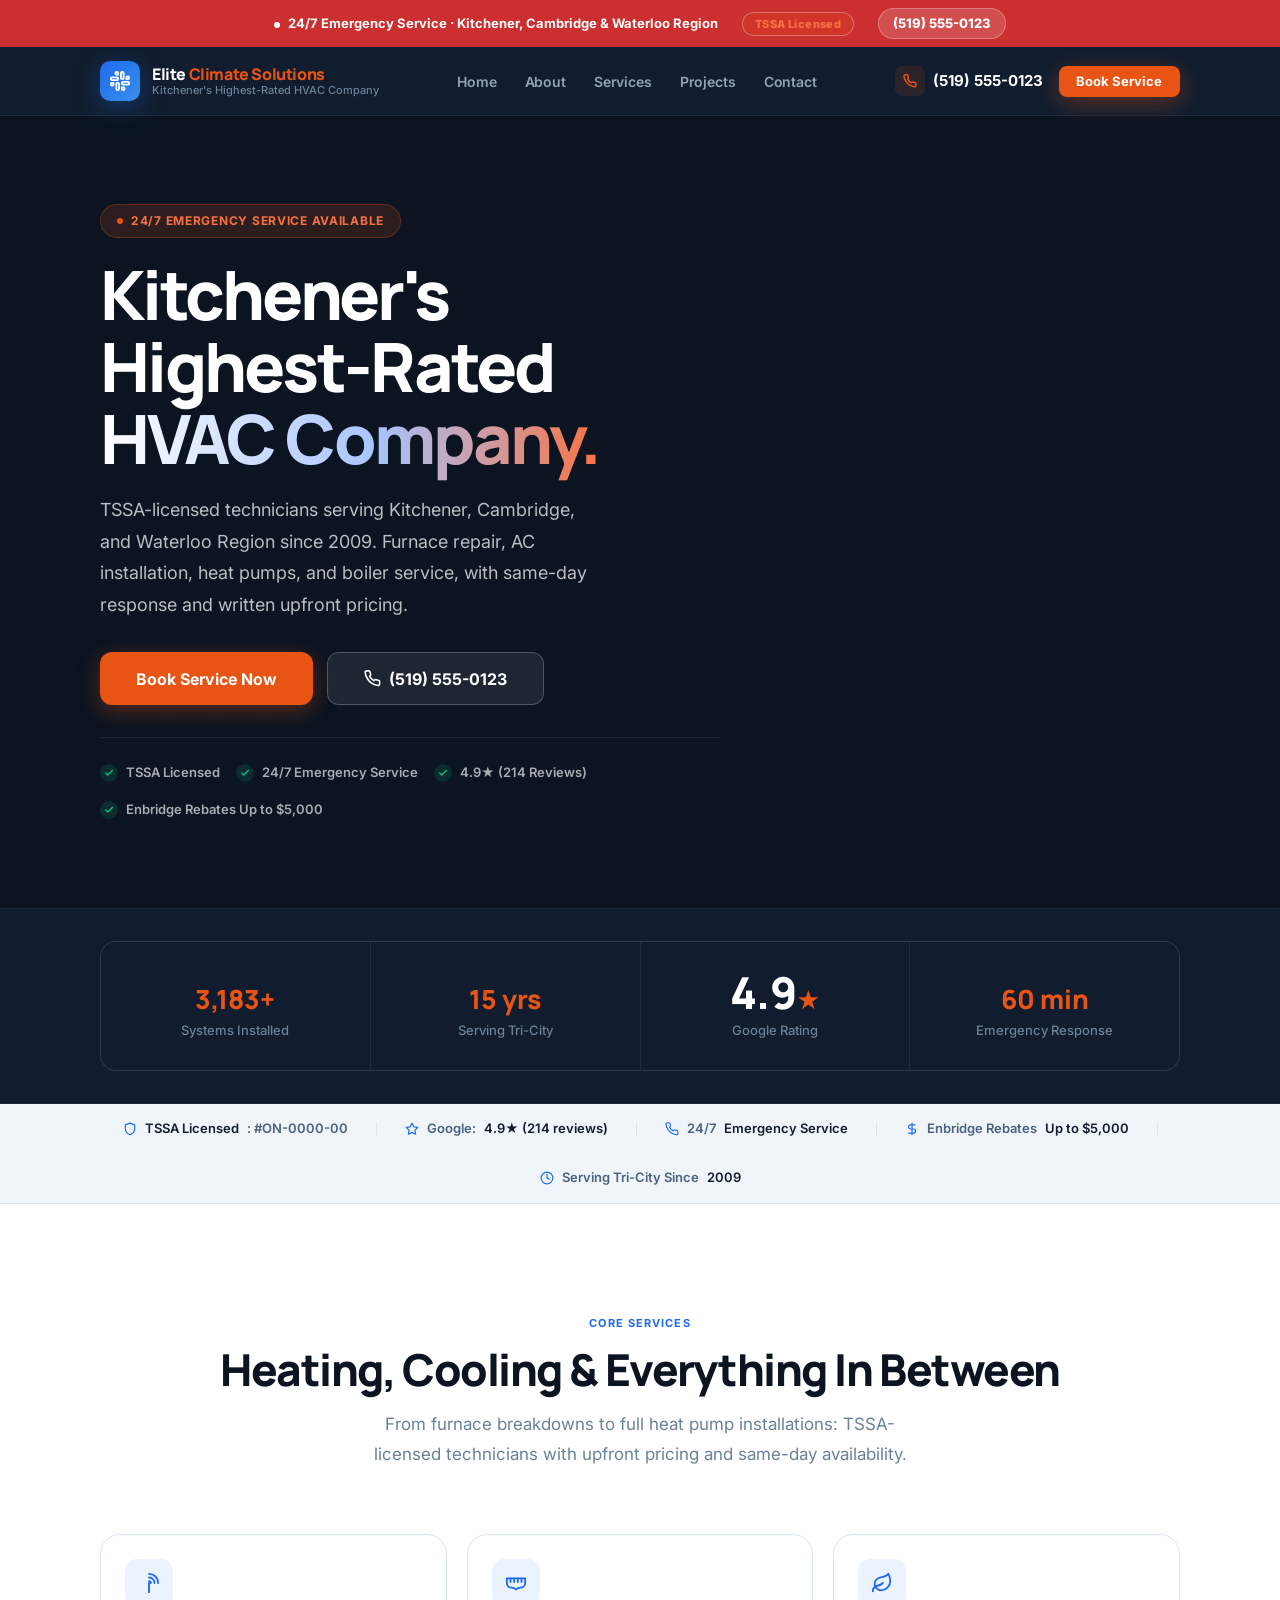
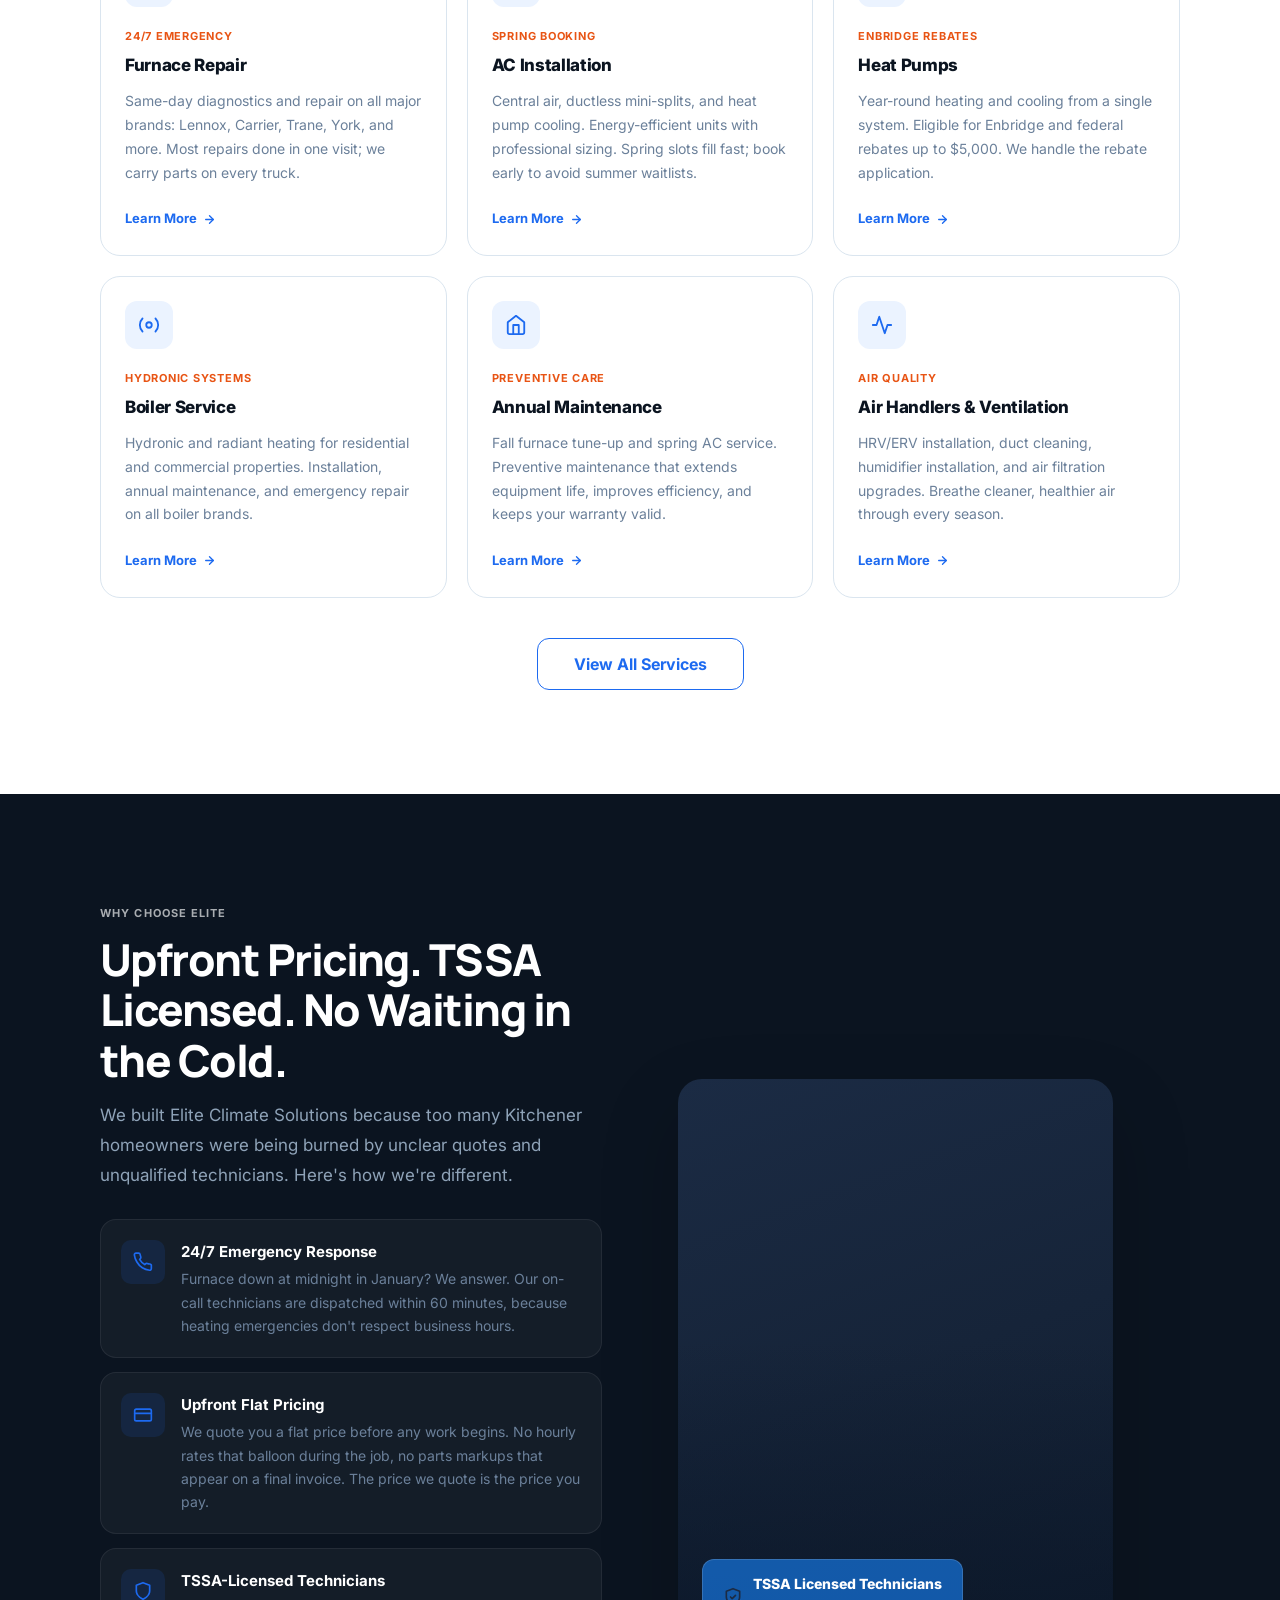
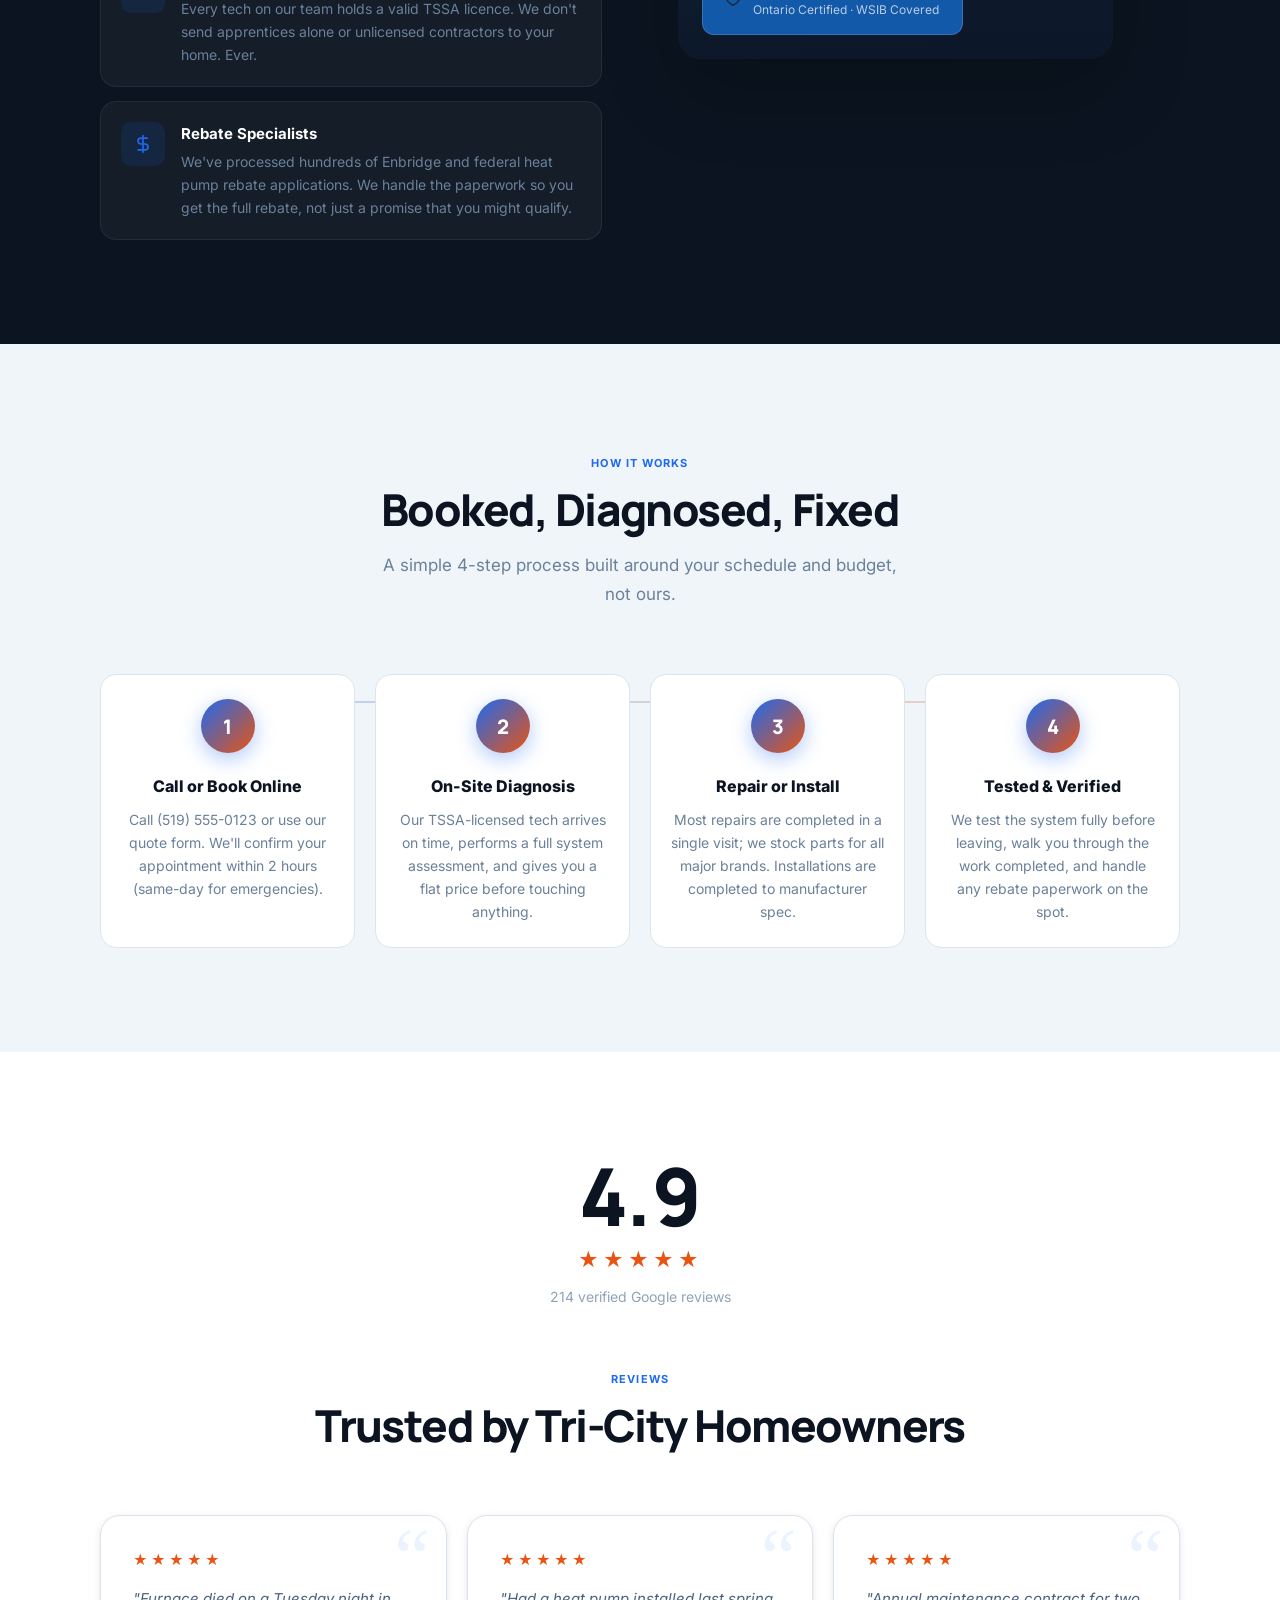
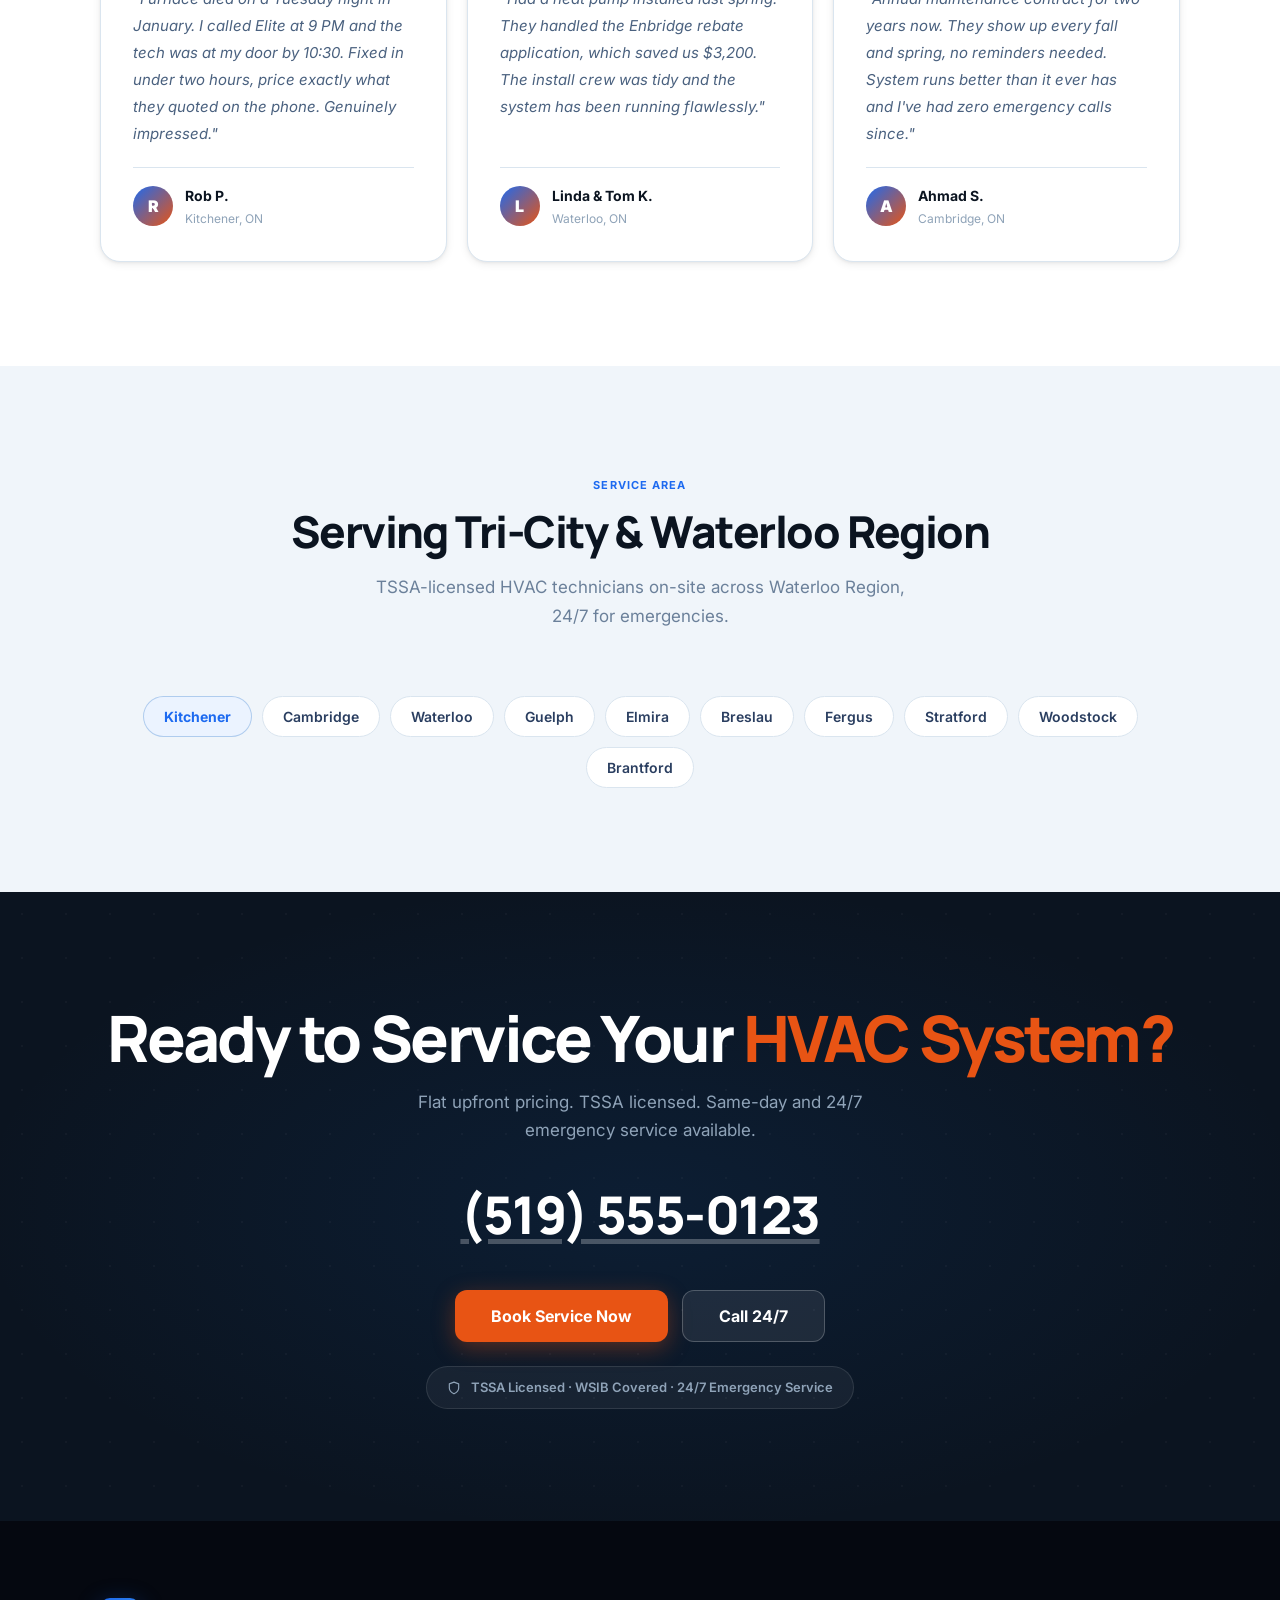
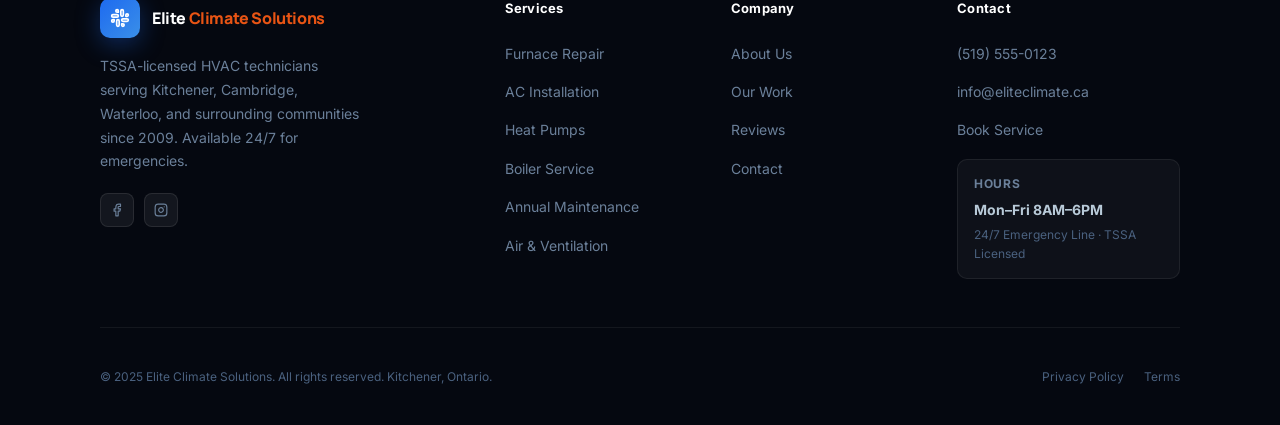
==== commit 8ff70bb8: "content: reduce em dashes, remove cross-page duplicates" ====
--- a/index.html
+++ b/index.html
@@ -18,7 +18,7 @@
 <body>
   <a href="#main" class="skip-link">Skip to main content</a>
   <div class="topbar" role="region" aria-label="Contact and certifications">
-    <span><span class="topbar__dot" aria-hidden="true"></span><strong>24/7 Emergency Service — Kitchener, Cambridge &amp; Waterloo Region</strong></span>
+    <span><span class="topbar__dot" aria-hidden="true"></span><strong>24/7 Emergency Service · Kitchener, Cambridge &amp; Waterloo Region</strong></span>
     <span class="topbar__pill" style="background:rgba(232,84,20,.18);color:#f87242;">TSSA Licensed</span>
     <a href="tel:5195550123" class="topbar__link">(519) 555-0123</a>
   </div>
@@ -75,7 +75,7 @@
             Kitchener's Highest-Rated<br>
             <span style="background:linear-gradient(90deg,#fff 0%,#a8c4ff 55%,#f87242 100%);-webkit-background-clip:text;-webkit-text-fill-color:transparent;background-clip:text;">HVAC Company.</span>
           </h1>
-          <p class="ha t3" style="font-size:clamp(1rem,2vw,1.125rem);color:rgba(255,255,255,.72);line-height:1.75;max-width:500px;margin-bottom:2rem;">TSSA-licensed technicians serving Kitchener, Cambridge, and Waterloo Region since 2009. Furnace repair, AC installation, heat pumps, and boiler service — with same-day response and written upfront pricing.</p>
+          <p class="ha t3" style="font-size:clamp(1rem,2vw,1.125rem);color:rgba(255,255,255,.72);line-height:1.75;max-width:500px;margin-bottom:2rem;">TSSA-licensed technicians serving Kitchener, Cambridge, and Waterloo Region since 2009. Furnace repair, AC installation, heat pumps, and boiler service, with same-day response and written upfront pricing.</p>
           <div class="ha t4 hero__ctas" style="display:flex;flex-wrap:wrap;gap:.875rem;margin-bottom:2rem;">
             <a href="contact/" class="btn btn--accent btn--lg">Book Service Now</a>
             <a href="tel:5195550123" class="btn btn--ghost btn--lg">
@@ -106,7 +106,7 @@
     <!-- TRUST BAR -->
     <div class="trust-bar" role="region" aria-label="Certifications">
       <div class="trust-bar__items">
-        <div class="trust-item"><span class="trust-item__icon"><svg width="14" height="14" viewBox="0 0 24 24" fill="none" stroke="currentColor" stroke-width="2" stroke-linecap="round" stroke-linejoin="round"><path d="M12 22s8-4 8-10V5l-8-3-8 3v7c0 6 8 10 8 10z"/></svg></span><em>TSSA Licensed</em> — #ON-0000-00</div>
+        <div class="trust-item"><span class="trust-item__icon"><svg width="14" height="14" viewBox="0 0 24 24" fill="none" stroke="currentColor" stroke-width="2" stroke-linecap="round" stroke-linejoin="round"><path d="M12 22s8-4 8-10V5l-8-3-8 3v7c0 6 8 10 8 10z"/></svg></span><em>TSSA Licensed</em>: #ON-0000-00</div>
         <div class="trust-sep"></div>
         <div class="trust-item"><span class="trust-item__icon"><svg width="14" height="14" viewBox="0 0 24 24" fill="none" stroke="currentColor" stroke-width="2" stroke-linecap="round" stroke-linejoin="round"><polygon points="12 2 15.09 8.26 22 9.27 17 14.14 18.18 21.02 12 17.77 5.82 21.02 7 14.14 2 9.27 8.91 8.26 12 2"/></svg></span>Google: <em>4.9&#9733; (214 reviews)</em></div>
         <div class="trust-sep"></div>
@@ -121,10 +121,10 @@
     <!-- SERVICES -->
     <section class="section" aria-labelledby="svc-h">
       <div class="container">
-        <div class="section-header sr"><div class="eyebrow">Core Services</div><h2 class="section-heading" id="svc-h">Heating, Cooling &amp; Everything In Between</h2><p class="section-sub section-sub--center">From furnace breakdowns to full heat pump installations — TSSA-licensed technicians with upfront pricing and same-day availability.</p></div>
+        <div class="section-header sr"><div class="eyebrow">Core Services</div><h2 class="section-heading" id="svc-h">Heating, Cooling &amp; Everything In Between</h2><p class="section-sub section-sub--center">From furnace breakdowns to full heat pump installations: TSSA-licensed technicians with upfront pricing and same-day availability.</p></div>
         <div class="services-grid" role="list">
-          <div class="svc-card sr d1" role="listitem"><div class="svc-card__body"><div class="svc-card__icon"><svg width="22" height="22" viewBox="0 0 24 24" fill="none" stroke="currentColor" stroke-width="2" stroke-linecap="round" stroke-linejoin="round"><path d="M12 2a10 10 0 0 1 10 10"/><path d="M12 6a6 6 0 0 1 6 6"/><path d="M12 10a2 2 0 0 1 2 2"/><path d="M12 22V12"/></svg></div><div class="svc-card__badge">24/7 Emergency</div><h3>Furnace Repair</h3><p>Same-day diagnostics and repair on all major brands — Lennox, Carrier, Trane, York, and more. Most repairs done in one visit; we carry parts on every truck.</p><a href="services/#furnace" class="svc-card__link">Learn More <svg width="13" height="13" viewBox="0 0 24 24" fill="none" stroke="currentColor" stroke-width="2.5" stroke-linecap="round" stroke-linejoin="round"><line x1="5" y1="12" x2="19" y2="12"/><polyline points="12 5 19 12 12 19"/></svg></a></div></div>
-          <div class="svc-card sr d2" role="listitem"><div class="svc-card__body"><div class="svc-card__icon"><svg width="22" height="22" viewBox="0 0 24 24" fill="none" stroke="currentColor" stroke-width="2" stroke-linecap="round" stroke-linejoin="round"><path d="M2 12a5 5 0 0 0 5 5 8 8 0 0 1 5 2 8 8 0 0 1 5-2 5 5 0 0 0 5-5V7H2z"/><path d="M6 11V7"/><path d="M10 11V7"/><path d="M14 11V7"/><path d="M18 11V7"/></svg></div><div class="svc-card__badge">Spring Booking</div><h3>AC Installation</h3><p>Central air, ductless mini-splits, and heat pump cooling. Energy-efficient units with professional sizing. Spring slots fill fast — book early to avoid summer waitlists.</p><a href="services/#ac" class="svc-card__link">Learn More <svg width="13" height="13" viewBox="0 0 24 24" fill="none" stroke="currentColor" stroke-width="2.5" stroke-linecap="round" stroke-linejoin="round"><line x1="5" y1="12" x2="19" y2="12"/><polyline points="12 5 19 12 12 19"/></svg></a></div></div>
+          <div class="svc-card sr d1" role="listitem"><div class="svc-card__body"><div class="svc-card__icon"><svg width="22" height="22" viewBox="0 0 24 24" fill="none" stroke="currentColor" stroke-width="2" stroke-linecap="round" stroke-linejoin="round"><path d="M12 2a10 10 0 0 1 10 10"/><path d="M12 6a6 6 0 0 1 6 6"/><path d="M12 10a2 2 0 0 1 2 2"/><path d="M12 22V12"/></svg></div><div class="svc-card__badge">24/7 Emergency</div><h3>Furnace Repair</h3><p>Same-day diagnostics and repair on all major brands: Lennox, Carrier, Trane, York, and more. Most repairs done in one visit; we carry parts on every truck.</p><a href="services/#furnace" class="svc-card__link">Learn More <svg width="13" height="13" viewBox="0 0 24 24" fill="none" stroke="currentColor" stroke-width="2.5" stroke-linecap="round" stroke-linejoin="round"><line x1="5" y1="12" x2="19" y2="12"/><polyline points="12 5 19 12 12 19"/></svg></a></div></div>
+          <div class="svc-card sr d2" role="listitem"><div class="svc-card__body"><div class="svc-card__icon"><svg width="22" height="22" viewBox="0 0 24 24" fill="none" stroke="currentColor" stroke-width="2" stroke-linecap="round" stroke-linejoin="round"><path d="M2 12a5 5 0 0 0 5 5 8 8 0 0 1 5 2 8 8 0 0 1 5-2 5 5 0 0 0 5-5V7H2z"/><path d="M6 11V7"/><path d="M10 11V7"/><path d="M14 11V7"/><path d="M18 11V7"/></svg></div><div class="svc-card__badge">Spring Booking</div><h3>AC Installation</h3><p>Central air, ductless mini-splits, and heat pump cooling. Energy-efficient units with professional sizing. Spring slots fill fast; book early to avoid summer waitlists.</p><a href="services/#ac" class="svc-card__link">Learn More <svg width="13" height="13" viewBox="0 0 24 24" fill="none" stroke="currentColor" stroke-width="2.5" stroke-linecap="round" stroke-linejoin="round"><line x1="5" y1="12" x2="19" y2="12"/><polyline points="12 5 19 12 12 19"/></svg></a></div></div>
           <div class="svc-card sr d3" role="listitem"><div class="svc-card__body"><div class="svc-card__icon"><svg width="22" height="22" viewBox="0 0 24 24" fill="none" stroke="currentColor" stroke-width="2" stroke-linecap="round" stroke-linejoin="round"><path d="M11 20A7 7 0 0 1 9.8 6.1C15.5 5 17 4.48 19 2c1 2 2 4.18 2 8 0 5.5-4.78 10-10 10z"/><path d="M2 21c0-3 1.85-5.36 5.08-6C9.5 14.52 12 13 13 12"/></svg></div><div class="svc-card__badge">Enbridge Rebates</div><h3>Heat Pumps</h3><p>Year-round heating and cooling from a single system. Eligible for Enbridge and federal rebates up to $5,000. We handle the rebate application.</p><a href="services/#heat-pumps" class="svc-card__link">Learn More <svg width="13" height="13" viewBox="0 0 24 24" fill="none" stroke="currentColor" stroke-width="2.5" stroke-linecap="round" stroke-linejoin="round"><line x1="5" y1="12" x2="19" y2="12"/><polyline points="12 5 19 12 12 19"/></svg></a></div></div>
           <div class="svc-card sr d1" role="listitem"><div class="svc-card__body"><div class="svc-card__icon"><svg width="22" height="22" viewBox="0 0 24 24" fill="none" stroke="currentColor" stroke-width="2" stroke-linecap="round" stroke-linejoin="round"><circle cx="12" cy="12" r="3"/><path d="M19.07 4.93a10 10 0 0 1 0 14.14M4.93 4.93a10 10 0 0 0 0 14.14"/></svg></div><div class="svc-card__badge">Hydronic Systems</div><h3>Boiler Service</h3><p>Hydronic and radiant heating for residential and commercial properties. Installation, annual maintenance, and emergency repair on all boiler brands.</p><a href="services/#boiler" class="svc-card__link">Learn More <svg width="13" height="13" viewBox="0 0 24 24" fill="none" stroke="currentColor" stroke-width="2.5" stroke-linecap="round" stroke-linejoin="round"><line x1="5" y1="12" x2="19" y2="12"/><polyline points="12 5 19 12 12 19"/></svg></a></div></div>
           <div class="svc-card sr d2" role="listitem"><div class="svc-card__body"><div class="svc-card__icon"><svg width="22" height="22" viewBox="0 0 24 24" fill="none" stroke="currentColor" stroke-width="2" stroke-linecap="round" stroke-linejoin="round"><path d="M3 9l9-7 9 7v11a2 2 0 0 1-2 2H5a2 2 0 0 1-2-2z"/><polyline points="9 22 9 12 15 12 15 22"/></svg></div><div class="svc-card__badge">Preventive Care</div><h3>Annual Maintenance</h3><p>Fall furnace tune-up and spring AC service. Preventive maintenance that extends equipment life, improves efficiency, and keeps your warranty valid.</p><a href="services/#maintenance" class="svc-card__link">Learn More <svg width="13" height="13" viewBox="0 0 24 24" fill="none" stroke="currentColor" stroke-width="2.5" stroke-linecap="round" stroke-linejoin="round"><line x1="5" y1="12" x2="19" y2="12"/><polyline points="12 5 19 12 12 19"/></svg></a></div></div>
@@ -143,10 +143,10 @@
             <h2 class="section-heading section-heading--lt sr" id="why-h">Upfront Pricing. TSSA Licensed. No Waiting in the Cold.</h2>
             <p class="section-sub section-sub--lt sr">We built Elite Climate Solutions because too many Kitchener homeowners were being burned by unclear quotes and unqualified technicians. Here's how we're different.</p>
             <div class="why-feats" role="list">
-              <div class="why-feat sr d1" role="listitem"><div class="why-feat__icon"><svg width="20" height="20" viewBox="0 0 24 24" fill="none" stroke="currentColor" stroke-width="2" stroke-linecap="round" stroke-linejoin="round"><path d="M22 16.92v3a2 2 0 0 1-2.18 2 19.79 19.79 0 0 1-8.63-3.07A19.5 19.5 0 0 1 4.69 12 19.79 19.79 0 0 1 1.61 3.44 2 2 0 0 1 3.6 1.27h3a2 2 0 0 1 2 1.72c.127.96.361 1.9.7 2.81a2 2 0 0 1-.45 2.11L7.91 8.94a16 16 0 0 0 6.16 6.16l.94-.94a2 2 0 0 1 2.11-.45c.907.339 1.85.573 2.81.7A2 2 0 0 1 22 16.92z"/></svg></div><div><h4>24/7 Emergency Response</h4><p>Furnace down at midnight in January? We answer. Our on-call technicians are dispatched within 60 minutes — because heating emergencies don't respect business hours.</p></div></div>
+              <div class="why-feat sr d1" role="listitem"><div class="why-feat__icon"><svg width="20" height="20" viewBox="0 0 24 24" fill="none" stroke="currentColor" stroke-width="2" stroke-linecap="round" stroke-linejoin="round"><path d="M22 16.92v3a2 2 0 0 1-2.18 2 19.79 19.79 0 0 1-8.63-3.07A19.5 19.5 0 0 1 4.69 12 19.79 19.79 0 0 1 1.61 3.44 2 2 0 0 1 3.6 1.27h3a2 2 0 0 1 2 1.72c.127.96.361 1.9.7 2.81a2 2 0 0 1-.45 2.11L7.91 8.94a16 16 0 0 0 6.16 6.16l.94-.94a2 2 0 0 1 2.11-.45c.907.339 1.85.573 2.81.7A2 2 0 0 1 22 16.92z"/></svg></div><div><h4>24/7 Emergency Response</h4><p>Furnace down at midnight in January? We answer. Our on-call technicians are dispatched within 60 minutes, because heating emergencies don't respect business hours.</p></div></div>
               <div class="why-feat sr d2" role="listitem"><div class="why-feat__icon"><svg width="20" height="20" viewBox="0 0 24 24" fill="none" stroke="currentColor" stroke-width="2" stroke-linecap="round" stroke-linejoin="round"><rect x="2" y="5" width="20" height="14" rx="2"/><line x1="2" y1="10" x2="22" y2="10"/></svg></div><div><h4>Upfront Flat Pricing</h4><p>We quote you a flat price before any work begins. No hourly rates that balloon during the job, no parts markups that appear on a final invoice. The price we quote is the price you pay.</p></div></div>
-              <div class="why-feat sr d3" role="listitem"><div class="why-feat__icon"><svg width="20" height="20" viewBox="0 0 24 24" fill="none" stroke="currentColor" stroke-width="2" stroke-linecap="round" stroke-linejoin="round"><path d="M12 22s8-4 8-10V5l-8-3-8 3v7c0 6 8 10 8 10z"/></svg></div><div><h4>TSSA-Licensed Technicians</h4><p>Every tech on our team holds a valid TSSA licence. We don't send apprentices alone or unlicensed contractors to your home — ever.</p></div></div>
-              <div class="why-feat sr d4" role="listitem"><div class="why-feat__icon"><svg width="20" height="20" viewBox="0 0 24 24" fill="none" stroke="currentColor" stroke-width="2" stroke-linecap="round" stroke-linejoin="round"><path d="M12 2v20M17 5H9.5a3.5 3.5 0 0 0 0 7h5a3.5 3.5 0 0 1 0 7H6"/></svg></div><div><h4>Rebate Specialists</h4><p>We've processed hundreds of Enbridge and federal heat pump rebate applications. We handle the paperwork so you get the full rebate — not just a promise that you might qualify.</p></div></div>
+              <div class="why-feat sr d3" role="listitem"><div class="why-feat__icon"><svg width="20" height="20" viewBox="0 0 24 24" fill="none" stroke="currentColor" stroke-width="2" stroke-linecap="round" stroke-linejoin="round"><path d="M12 22s8-4 8-10V5l-8-3-8 3v7c0 6 8 10 8 10z"/></svg></div><div><h4>TSSA-Licensed Technicians</h4><p>Every tech on our team holds a valid TSSA licence. We don't send apprentices alone or unlicensed contractors to your home. Ever.</p></div></div>
+              <div class="why-feat sr d4" role="listitem"><div class="why-feat__icon"><svg width="20" height="20" viewBox="0 0 24 24" fill="none" stroke="currentColor" stroke-width="2" stroke-linecap="round" stroke-linejoin="round"><path d="M12 2v20M17 5H9.5a3.5 3.5 0 0 0 0 7h5a3.5 3.5 0 0 1 0 7H6"/></svg></div><div><h4>Rebate Specialists</h4><p>We've processed hundreds of Enbridge and federal heat pump rebate applications. We handle the paperwork so you get the full rebate, not just a promise that you might qualify.</p></div></div>
             </div>
           </div>
           <div class="why-img sr">
@@ -161,11 +161,11 @@
     <!-- PROCESS -->
     <section class="section section--light" aria-labelledby="proc-h">
       <div class="container">
-        <div class="section-header sr"><div class="eyebrow">How It Works</div><h2 class="section-heading" id="proc-h">Booked, Diagnosed, Fixed</h2><p class="section-sub section-sub--center">A simple 4-step process built around your schedule and budget — not ours.</p></div>
+        <div class="section-header sr"><div class="eyebrow">How It Works</div><h2 class="section-heading" id="proc-h">Booked, Diagnosed, Fixed</h2><p class="section-sub section-sub--center">A simple 4-step process built around your schedule and budget, not ours.</p></div>
         <div class="process-grid" role="list">
-          <div class="proc-card sr d1" role="listitem"><div class="proc-card__num">1</div><h4>Call or Book Online</h4><p>Call (519) 555-0123 or use our quote form. We'll confirm your appointment within 2 hours — same-day for emergencies.</p></div>
+          <div class="proc-card sr d1" role="listitem"><div class="proc-card__num">1</div><h4>Call or Book Online</h4><p>Call (519) 555-0123 or use our quote form. We'll confirm your appointment within 2 hours (same-day for emergencies).</p></div>
           <div class="proc-card sr d2" role="listitem"><div class="proc-card__num">2</div><h4>On-Site Diagnosis</h4><p>Our TSSA-licensed tech arrives on time, performs a full system assessment, and gives you a flat price before touching anything.</p></div>
-          <div class="proc-card sr d3" role="listitem"><div class="proc-card__num">3</div><h4>Repair or Install</h4><p>Most repairs are completed in a single visit — we stock parts for all major brands. Installations are completed to manufacturer spec.</p></div>
+          <div class="proc-card sr d3" role="listitem"><div class="proc-card__num">3</div><h4>Repair or Install</h4><p>Most repairs are completed in a single visit; we stock parts for all major brands. Installations are completed to manufacturer spec.</p></div>
           <div class="proc-card sr d4" role="listitem"><div class="proc-card__num">4</div><h4>Tested &amp; Verified</h4><p>We test the system fully before leaving, walk you through the work completed, and handle any rebate paperwork on the spot.</p></div>
         </div>
       </div>
@@ -187,7 +187,7 @@
     <!-- SERVICE AREA -->
     <section class="section section--light" aria-labelledby="area-h">
       <div class="container">
-        <div class="section-header sr"><div class="eyebrow">Service Area</div><h2 class="section-heading" id="area-h">Serving Tri-City &amp; Waterloo Region</h2><p class="section-sub section-sub--center">TSSA-licensed HVAC technicians on-site across Waterloo Region — 24/7 for emergencies.</p></div>
+        <div class="section-header sr"><div class="eyebrow">Service Area</div><h2 class="section-heading" id="area-h">Serving Tri-City &amp; Waterloo Region</h2><p class="section-sub section-sub--center">TSSA-licensed HVAC technicians on-site across Waterloo Region, 24/7 for emergencies.</p></div>
         <div class="area-chips sr" role="list">
           <span class="area-chip area-chip--prime" role="listitem">Kitchener</span><span class="area-chip" role="listitem">Cambridge</span><span class="area-chip" role="listitem">Waterloo</span><span class="area-chip" role="listitem">Guelph</span><span class="area-chip" role="listitem">Elmira</span><span class="area-chip" role="listitem">Breslau</span><span class="area-chip" role="listitem">Fergus</span><span class="area-chip" role="listitem">Stratford</span><span class="area-chip" role="listitem">Woodstock</span><span class="area-chip" role="listitem">Brantford</span>
         </div>
--- a/styles.css
+++ b/styles.css
@@ -1086,7 +1086,7 @@
 .emrg-panel span { font-size: .875rem; color: rgba(255,255,255,.8); }
 
 /* ── CONTACT FORM ────────────────────────────────────────── */
-.contact-layout {
+.contact-layout, .contact-grid {
   display: grid;
   grid-template-columns: 1fr 1fr;
   gap: clamp(2.5rem, 6vw, 5rem);
@@ -1170,6 +1170,78 @@
 .contact-info-item__val a { color: var(--ink-900); transition: color .15s; }
 .contact-info-item__val a:hover { color: var(--p); }
 
+/* -- CONTACT CARD (alias for contact-info-item) ----------- */
+.contact-card {
+  display: flex;
+  align-items: center;
+  gap: .75rem;
+  padding: 1rem 1.25rem;
+  background: var(--ink-050);
+  border: 1px solid var(--ink-100);
+  border-radius: var(--r-12);
+  margin-bottom: .875rem;
+}
+.contact-card__icon {
+  width: 40px; height: 40px;
+  flex-shrink: 0;
+  background: var(--p-lt);
+  border-radius: var(--r-8);
+  display: flex;
+  align-items: center;
+  justify-content: center;
+  color: var(--p);
+}
+.contact-card__label {
+  font-size: .75rem;
+  font-weight: 700;
+  color: var(--ink-300);
+  text-transform: uppercase;
+  letter-spacing: .06em;
+  margin-bottom: 2px;
+}
+.contact-card__val { font-size: .9375rem; font-weight: 700; color: var(--ink-900); }
+.contact-card__val a { color: var(--ink-900); transition: color .15s; }
+.contact-card__val a:hover { color: var(--p); }
+
+/* -- CONTACT FORM card wrapper ----------------------------- */
+.contact-form {
+  background: var(--ink-000);
+  border: 1px solid var(--ink-100);
+  border-radius: var(--r-20);
+  padding: clamp(1.5rem, 4vw, 2.25rem);
+  box-shadow: var(--sh-lg);
+}
+
+/* -- Contact form generic input/select/textarea styling ---- */
+.contact-form input[type="text"],
+.contact-form input[type="email"],
+.contact-form input[type="tel"],
+.contact-form input[type="number"],
+.contact-form select,
+.contact-form textarea {
+  width: 100%;
+  padding: .75rem 1rem;
+  border: 1.5px solid var(--ink-100);
+  border-radius: var(--r-10);
+  font-size: .9375rem;
+  font-family: inherit;
+  color: var(--ink-900);
+  background: var(--ink-000);
+  transition: border-color .2s, box-shadow .2s;
+  outline: none;
+}
+.contact-form input:focus,
+.contact-form select:focus,
+.contact-form textarea:focus {
+  border-color: var(--p);
+  box-shadow: 0 0 0 3px var(--p-gl);
+}
+.contact-form input::placeholder,
+.contact-form textarea::placeholder {
+  color: var(--ink-300);
+}
+.contact-form textarea { resize: vertical; min-height: 100px; }
+
 /* ── SERVICES (detail page) ──────────────────────────────── */
 .svc-detail {
   display: grid;
@@ -1315,7 +1387,7 @@
   display: none;
   position: fixed;
   bottom: 0; left: 0; right: 0;
-  z-index: 600;
+  z-index: 999;
   background: rgba(10,22,40,.97);
   backdrop-filter: blur(14px);
   border-top: 1px solid rgba(255,255,255,.08);
@@ -1345,12 +1417,13 @@
   .why-img  { aspect-ratio: 4/3; max-height: 360px; }
   .rev-grid { grid-template-columns: 1fr; }
   .stats-grid { grid-template-columns: repeat(2, 1fr); }
-  .contact-layout { grid-template-columns: 1fr; }
+  .contact-layout, .contact-grid { grid-template-columns: 1fr; }
   .proj-block { grid-template-columns: 1fr; }
   .proj-block.rev { direction: ltr; }
   .svc-detail { grid-template-columns: 1fr; }
   .nav__list { display: none; }
   .header__right .btn { display: none; }
+  .header__right { display: none; }
   .nav-toggle { display: flex; }
   .mob-bar { display: flex; }
   body { padding-bottom: max(64px, calc(64px + env(safe-area-inset-bottom, 0px))); }
@@ -1358,26 +1431,27 @@
   .guar-block__side { width: 100%; padding: 1.5rem; }
   .guar-block__main { grid-template-columns: 1fr; }
   .footer__grid { grid-template-columns: 1fr 1fr; }
-  /* Mobile nav drawer */
+  /* Mobile nav drawer — full viewport, header stays on top (z-400 > z-300) */
   .nav {
     position: fixed;
-    inset: var(--hdr-h) 0 0 0;
+    inset: 0 0 0 0;
     background: var(--ink-950);
     flex-direction: column;
-    justify-content: flex-start;
-    padding: 2rem var(--pad);
+    justify-content: center;
+    align-items: center;
+    padding: calc(var(--hdr-h) + 64px) var(--pad) 2rem; /* 64px fallback covers topbar; JS overrides precisely */
     transform: translateX(100%);
     transition: transform .38s var(--ease);
     z-index: 300;
-    overflow-y: auto;
+    overflow-y: hidden;
   }
   .nav.open { transform: translateX(0); }
-  .nav__list { flex-direction: column; align-items: flex-start; gap: 0; width: 100%; display: flex; }
-  .nav__link { display: block; padding: 1rem 0; font-size: 1.125rem; color: var(--ink-200); border-bottom: 1px solid rgba(255,255,255,.06); width: 100%; }
+  .nav.open .nav__list { flex-direction: column; align-items: center; gap: 0; width: 100%; display: flex; }
+  .nav__link { display: block; padding: 0.6rem 0; font-size: 1rem; color: var(--ink-200); border-bottom: 1px solid rgba(255,255,255,.06); width: 100%; text-align: center; }
   .nav__link::after { display: none; }
   .nav__mobile-cta {
     display: block;
-    margin-top: 1.5rem;
+    margin-top: 0.875rem;
     width: 100%;
     text-align: center;
     background: var(--a);
@@ -1399,3 +1473,131 @@
   .values-grid { grid-template-columns: 1fr; }
   .emrg-panel { flex-direction: column; text-align: center; }
 }
+
+/* -- Contact form generic input/select/textarea styling ---- */
+.contact-form input[type="text"],
+.contact-form input[type="email"],
+.contact-form input[type="tel"],
+.contact-form input[type="number"],
+.contact-form select,
+.contact-form textarea {
+  width: 100%;
+  padding: .75rem 1rem;
+  border: 1.5px solid var(--ink-100);
+  border-radius: var(--r-10);
+  font-size: .9375rem;
+  font-family: inherit;
+  color: var(--ink-900);
+  background: var(--ink-000);
+  transition: border-color .2s, box-shadow .2s;
+  outline: none;
+}
+.contact-form input:focus,
+.contact-form select:focus,
+.contact-form textarea:focus {
+  border-color: var(--p);
+  box-shadow: 0 0 0 3px var(--p-gl);
+}
+.contact-form input::placeholder,
+.contact-form textarea::placeholder {
+  color: var(--ink-300);
+}
+.contact-form textarea { resize: vertical; min-height: 100px; }
+
+.contact-form label,
+.form-group label {
+  display: block;
+  font-size: .8125rem;
+  font-weight: 700;
+  color: var(--ink-600);
+  margin-bottom: .375rem;
+}
+
+/* -- PROJECT CARDS ----------------------------------------- */
+.proj-cards {
+  display: grid;
+  grid-template-columns: repeat(3, 1fr);
+  gap: 1.5rem;
+}
+.proj-card {
+  background: var(--ink-000);
+  border: 1px solid var(--ink-100);
+  border-radius: var(--r-20);
+  overflow: hidden;
+  box-shadow: var(--sh-sm);
+  transition: box-shadow .25s, transform .25s;
+  display: flex;
+  flex-direction: column;
+}
+.proj-card:hover {
+  box-shadow: var(--sh-lg);
+  transform: translateY(-4px);
+}
+.proj-card__img {
+  position: relative;
+  overflow: hidden;
+  aspect-ratio: 16/10;
+  background: var(--ink-100);
+}
+.proj-card__img img {
+  width: 100%;
+  height: 100%;
+  object-fit: cover;
+  transition: transform .55s var(--ease);
+}
+.proj-card:hover .proj-card__img img { transform: scale(1.06); }
+.proj-card__body {
+  padding: 1.5rem;
+  display: flex;
+  flex-direction: column;
+  flex: 1;
+}
+.proj-card__tag {
+  display: inline-block;
+  font-size: .6875rem;
+  font-weight: 700;
+  color: var(--p);
+  background: var(--p-lt);
+  border-radius: var(--r-f);
+  padding: .25rem .75rem;
+  margin-bottom: .875rem;
+  letter-spacing: .05em;
+  text-transform: uppercase;
+}
+.proj-card__body h3 {
+  font-family: var(--fd);
+  font-size: 1.0625rem;
+  font-weight: 800;
+  color: var(--ink-900);
+  margin-bottom: .625rem;
+  line-height: 1.3;
+}
+.proj-card__body p {
+  font-size: .9375rem;
+  color: var(--ink-500);
+  line-height: 1.7;
+  margin-bottom: 1rem;
+  flex: 1;
+}
+.proj-card__stats {
+  display: flex;
+  flex-wrap: wrap;
+  gap: .5rem;
+  margin-top: auto;
+}
+.proj-card__stats span {
+  font-size: .75rem;
+  font-weight: 700;
+  color: var(--ink-600);
+  background: var(--ink-050);
+  border: 1px solid var(--ink-100);
+  border-radius: var(--r-6);
+  padding: .25rem .625rem;
+}
+
+@media (max-width: 1080px) {
+  .proj-cards { grid-template-columns: repeat(2, 1fr); }
+}
+@media (max-width: 600px) {
+  .proj-cards { grid-template-columns: 1fr; }
+}
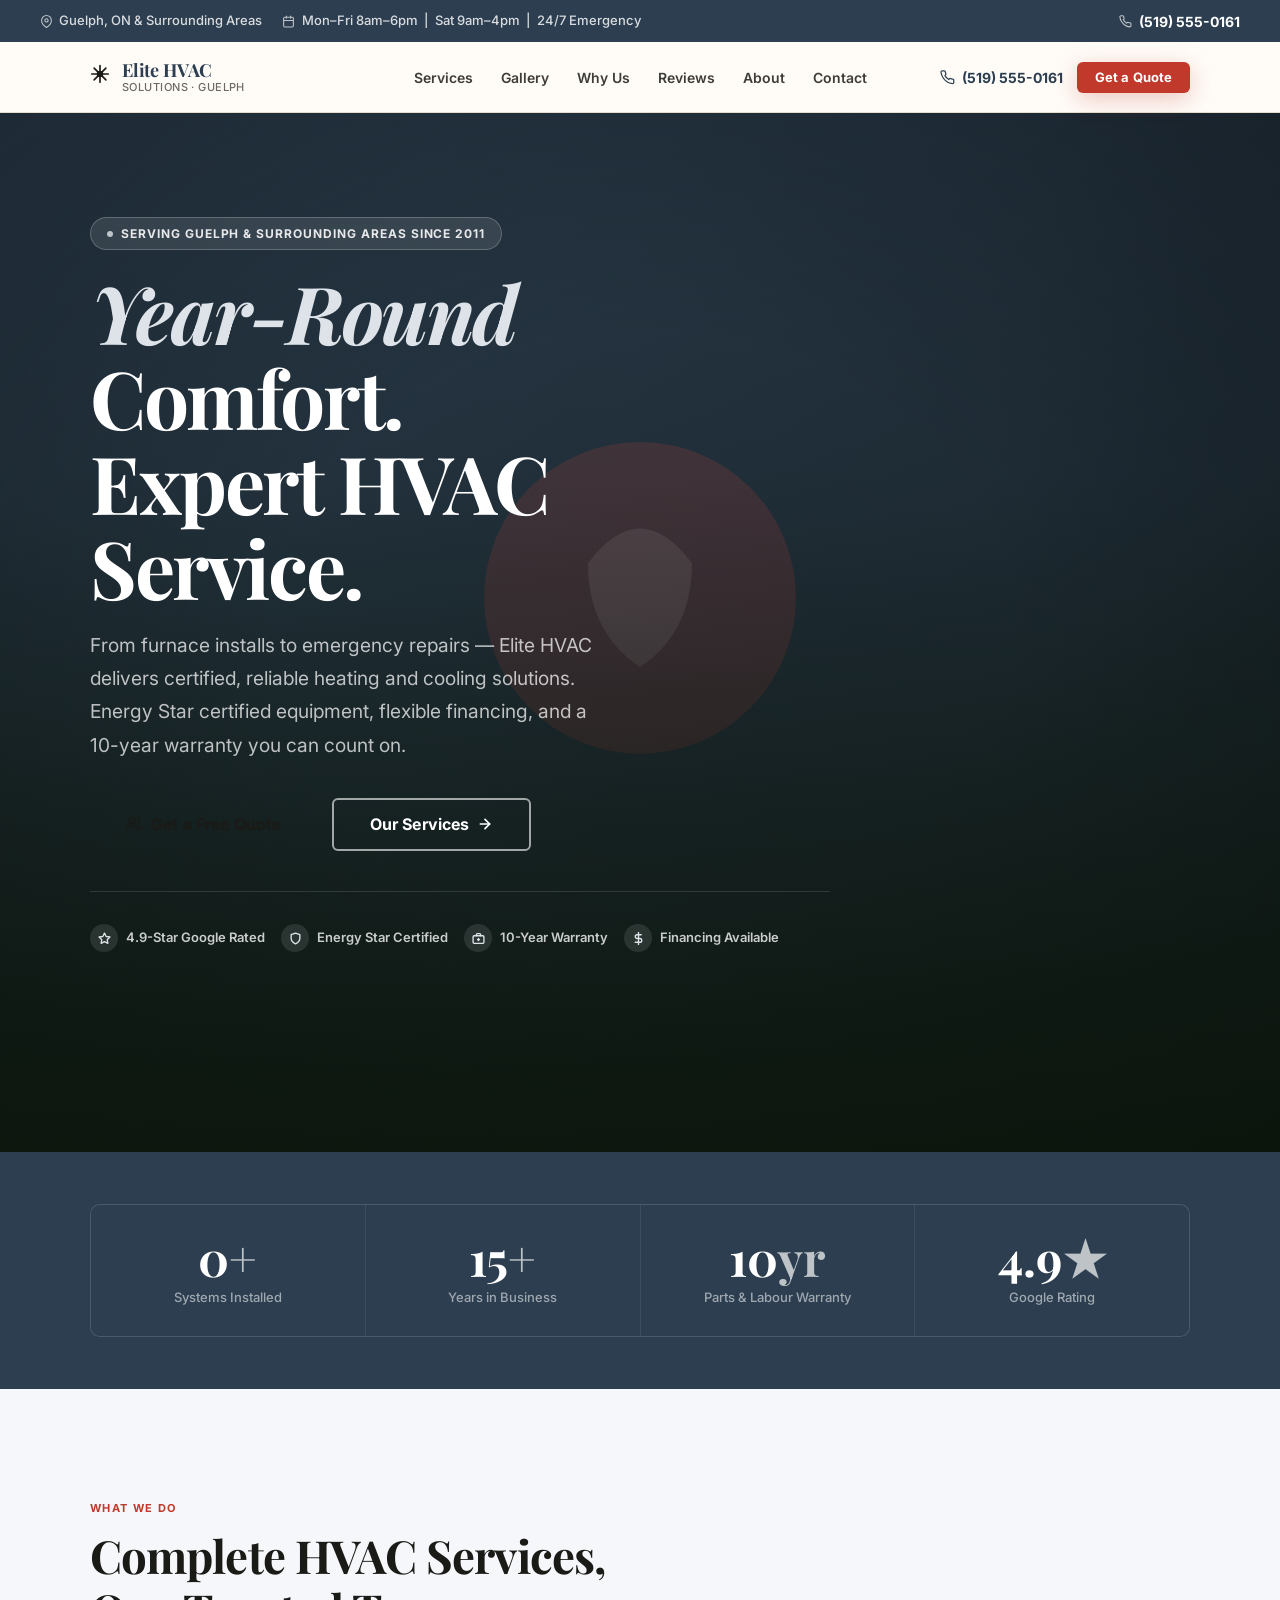
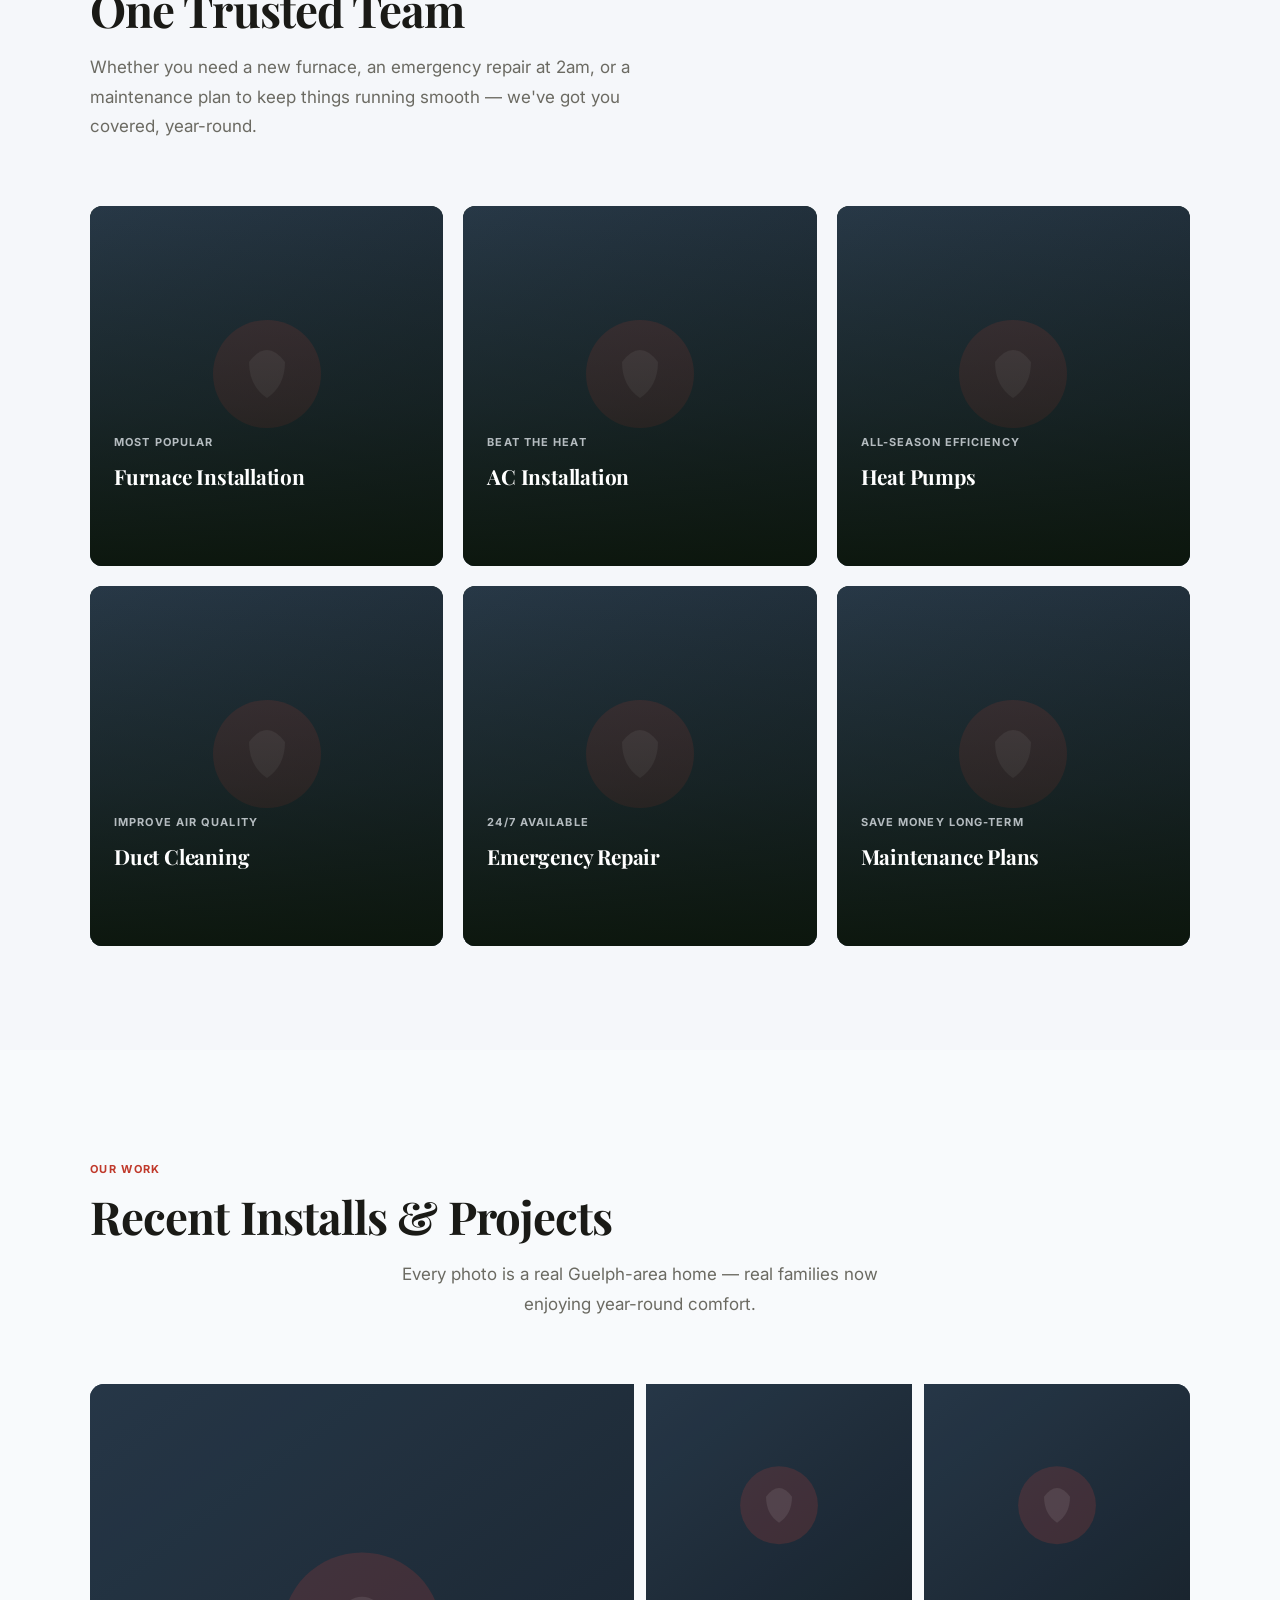
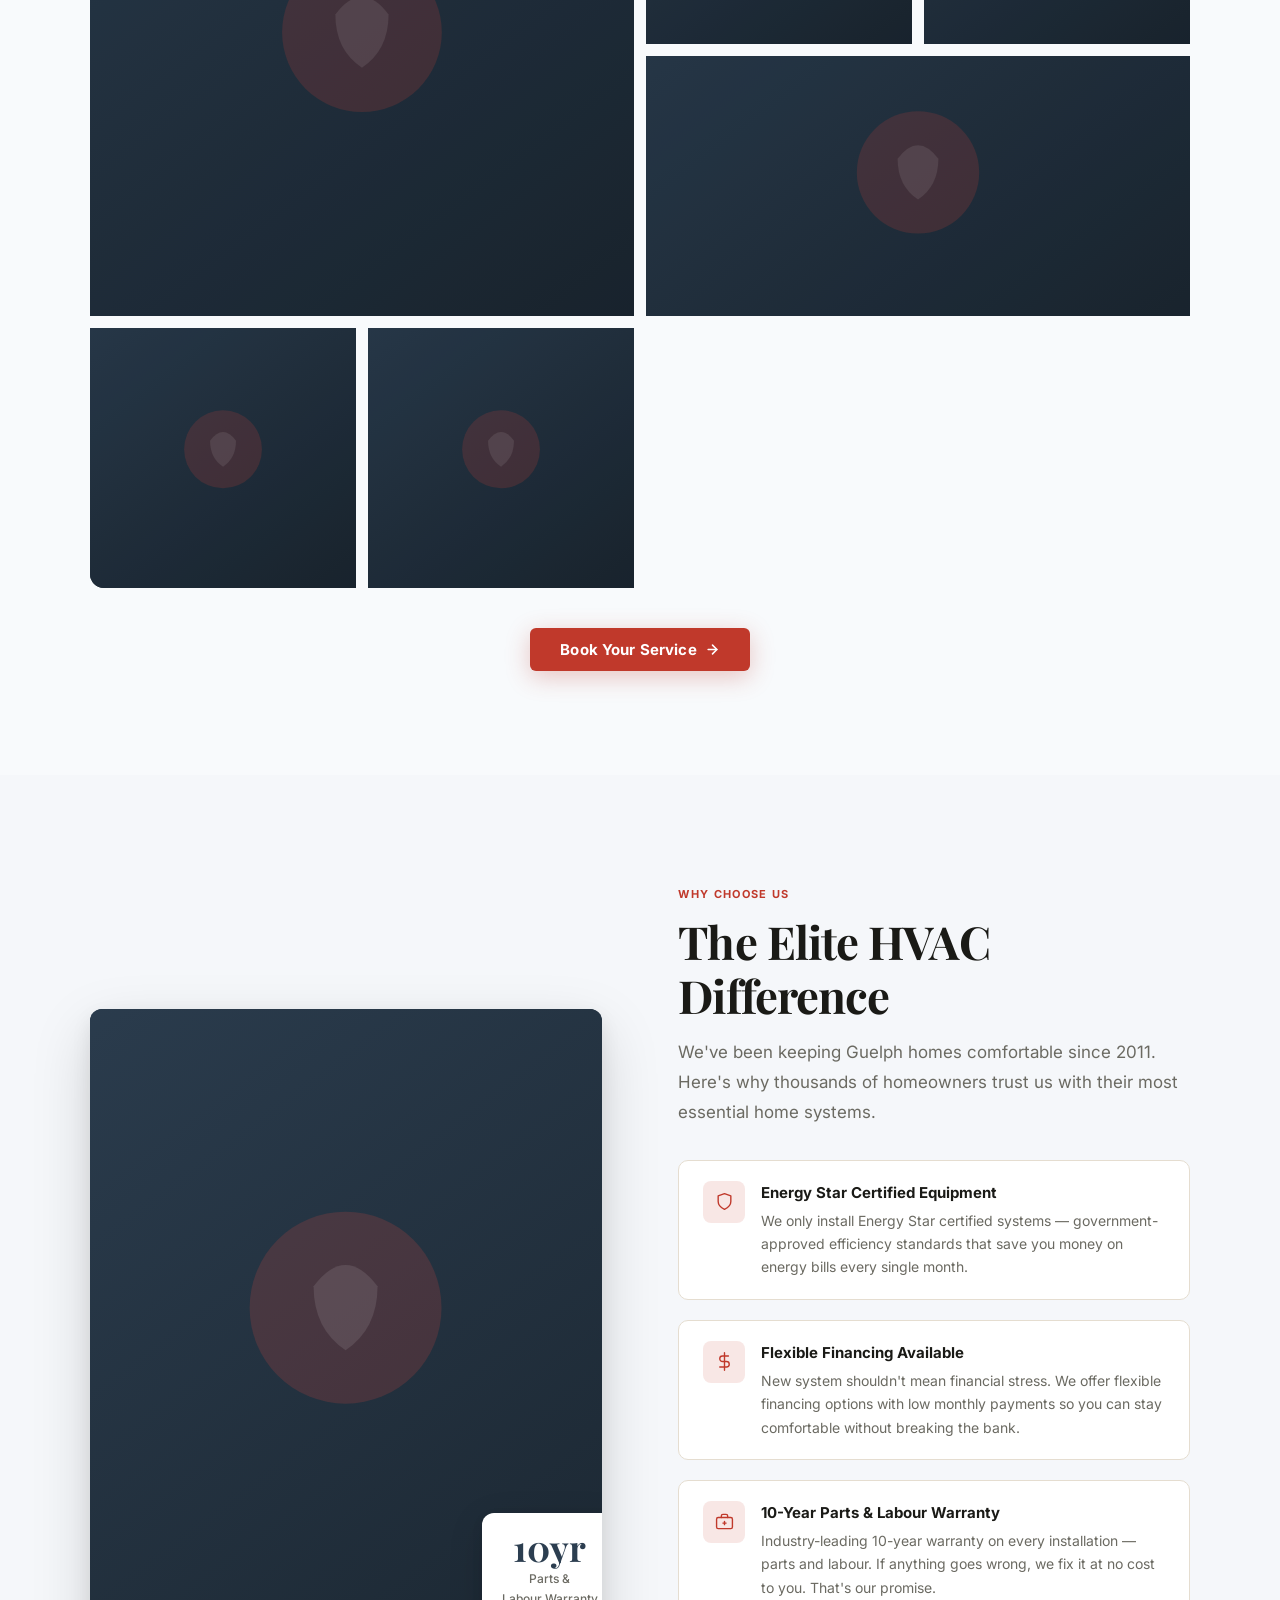
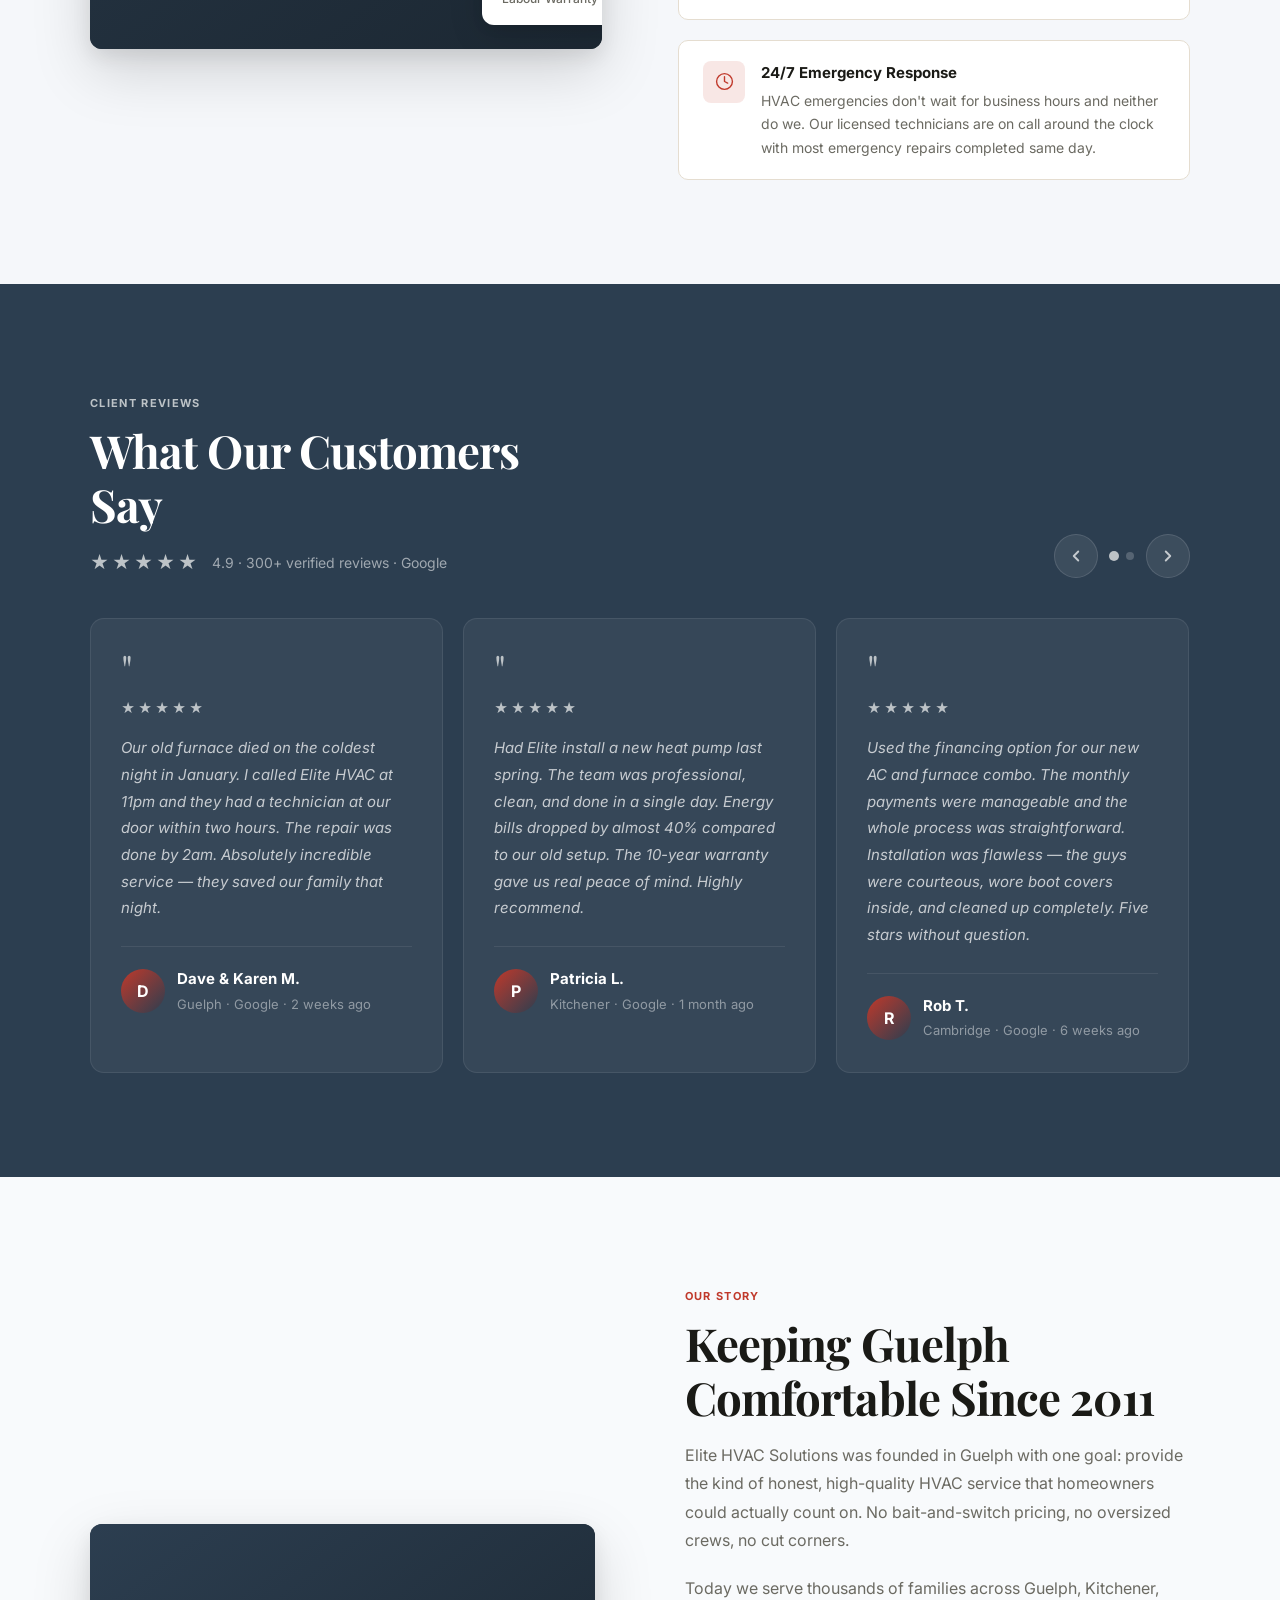
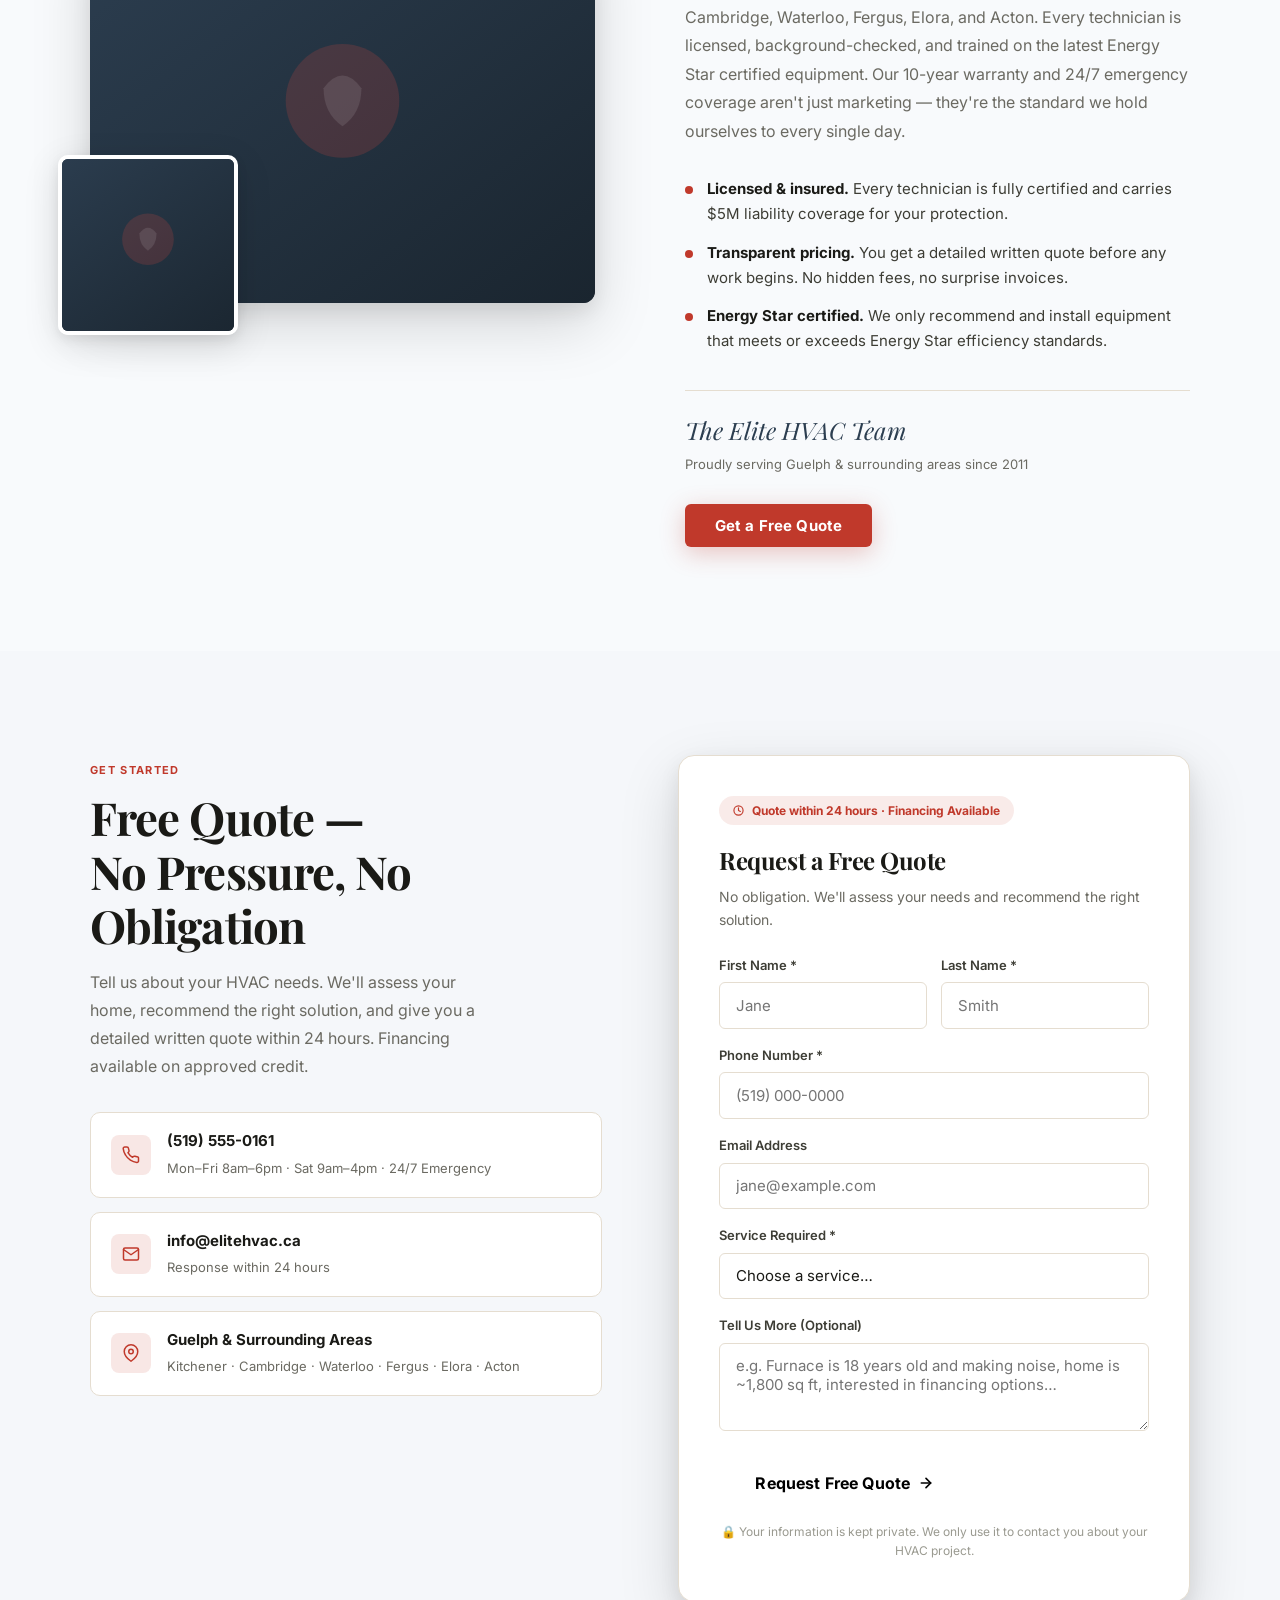
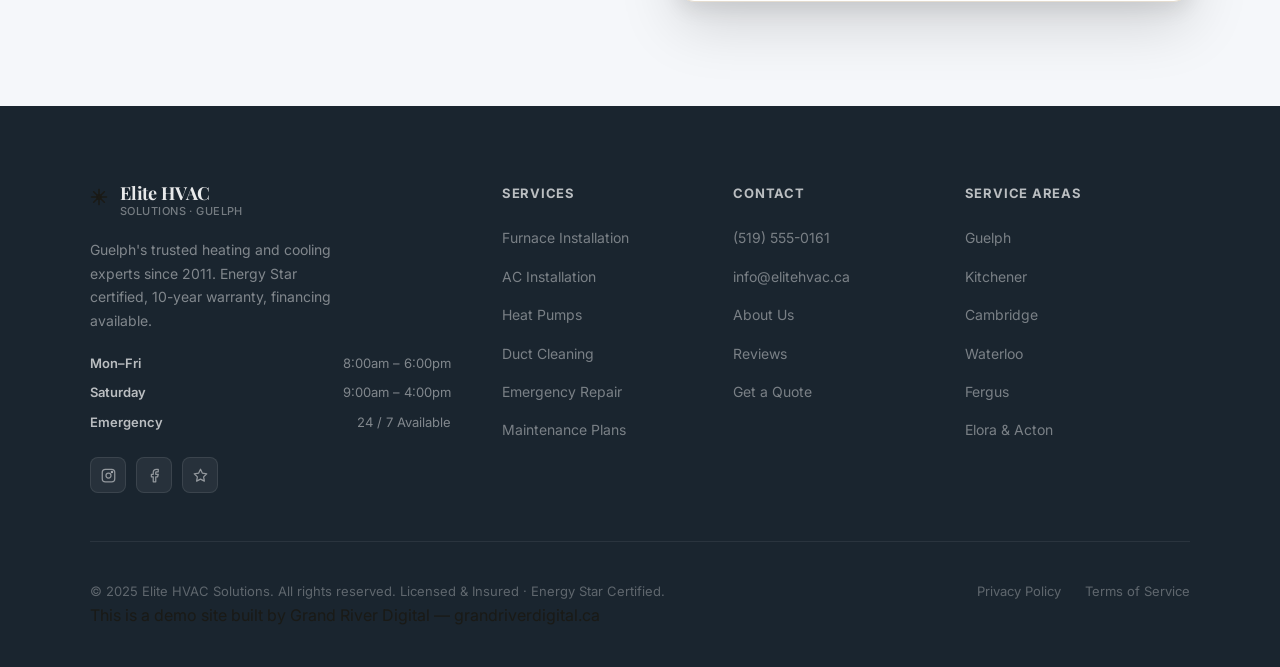
==== commit d680b8b9: "redesign: full premium rewrite" ====
--- a/index.html
+++ b/index.html
@@ -3,236 +3,788 @@
 <head>
   <meta charset="UTF-8" />
   <meta name="viewport" content="width=device-width, initial-scale=1.0" />
-  <meta name="description" content="Elite Climate Solutions — Kitchener's highest-rated HVAC company. Furnace repair, AC installation, heat pumps, and boiler service. TSSA-licensed. Call (519) 555-0123." />
-  <meta name="theme-color" content="#0B1420" />
-  <link rel="canonical" href="https://grandriverdigital.github.io/elite-hvac-demo/" />
-  <title>Elite Climate Solutions | Kitchener's Highest-Rated HVAC Company</title>
-  <link rel="preconnect" href="https://fonts.googleapis.com" />
-  <link rel="preconnect" href="https://fonts.gstatic.com" crossorigin />
-  <link rel="preload" as="style" href="https://fonts.googleapis.com/css2?family=Manrope:wght@600;700;800;900&family=Inter:wght@400;500;600;700&display=swap" />
-  <link rel="stylesheet" href="https://fonts.googleapis.com/css2?family=Manrope:wght@600;700;800;900&family=Inter:wght@400;500;600;700&display=swap" media="print" onload="this.media='all'" />
-  <noscript><link rel="stylesheet" href="https://fonts.googleapis.com/css2?family=Manrope:wght@600;700;800;900&family=Inter:wght@400;500;600;700&display=swap" /></noscript>
+  <meta name="theme-color" content="#2c3e50" />
+  <title>Elite HVAC Solutions | Guelph's Heating & Cooling Experts</title>
+  <meta name="description" content="Elite HVAC Solutions — professional furnace installation, AC, heat pumps, duct cleaning, and emergency repair across Guelph and surrounding areas. Energy Star certified. 10-year warranty. Financing available." />
+
+  <!-- Preconnect for fonts -->
+  <link rel="preconnect" href="https://fonts.googleapis.com">
+  <link rel="preconnect" href="https://fonts.gstatic.com" crossorigin>
+
+  <!-- Image resilience: define before any <img onerror="imgFallback(this)"> -->
+  <script>
+    var IMG_FALLBACK = 'data:image/svg+xml,%3Csvg xmlns=%22http://www.w3.org/2000/svg%22 width=%22800%22 height=%22600%22%3E%3ClinearGradient id=%22g%22 x1=%220%25%22 y1=%220%25%22 x2=%22100%25%22 y2=%22100%25%22%3E%3Cstop offset=%220%25%22 stop-color=%22%232c3e50%22/%3E%3Cstop offset=%22100%25%22 stop-color=%22%231a252f%22/%3E%3C/linearGradient%3E%3Crect width=%22800%22 height=%22600%22 fill=%22url(%23g)%22/%3E%3Ccircle cx=%22400%22 cy=%22280%22 r=%2290%22 fill=%22rgba(231,76,60,0.18)%22/%3E%3Cpath d=%22M370 260 Q400 220 430 260 Q430 300 400 320 Q370 300 370 260Z%22 fill=%22rgba(255,255,255,0.1)%22/%3E%3C/svg%3E';
+    function imgFallback(img) {
+      img.onerror = null;
+      img.src = IMG_FALLBACK;
+      img.style.objectFit = 'cover';
+      var p = img.parentElement;
+      if (p) p.style.background = 'linear-gradient(135deg,#2c3e50 0%,#1a252f 100%)';
+    }
+  </script>
+
   <link rel="stylesheet" href="styles.css" />
-  <script type="application/ld+json">{"@context":"https://schema.org","@type":"HVACBusiness","name":"Elite Climate Solutions","telephone":"(519) 555-0123","email":"info@eliteclimate.ca","address":{"@type":"PostalAddress","addressLocality":"Kitchener","addressRegion":"ON","addressCountry":"CA"},"foundingDate":"2009","openingHours":"Mo-Fr 08:00-18:00","aggregateRating":{"@type":"AggregateRating","ratingValue":"4.9","reviewCount":"214","bestRating":"5"}}</script>
 </head>
 <body>
-  <a href="#main" class="skip-link">Skip to main content</a>
-  <div class="topbar" role="region" aria-label="Contact and certifications">
-    <span><span class="topbar__dot" aria-hidden="true"></span><strong>24/7 Emergency Service · Kitchener, Cambridge &amp; Waterloo Region</strong></span>
-    <span class="topbar__pill" style="background:rgba(232,84,20,.18);color:#f87242;">TSSA Licensed</span>
-    <a href="tel:5195550123" class="topbar__link">(519) 555-0123</a>
-  </div>
-  <header class="header" id="header">
-    <div class="container header__inner">
-      <a href="./" class="logo" aria-label="Elite Climate Solutions — home">
-        <div class="logo__mark" aria-hidden="true">
-          <svg width="22" height="22" viewBox="0 0 24 24" fill="none" stroke="currentColor" stroke-width="2" stroke-linecap="round" stroke-linejoin="round"><path d="M14.5 10c-.83 0-1.5-.67-1.5-1.5v-5c0-.83.67-1.5 1.5-1.5s1.5.67 1.5 1.5v5c0 .83-.67 1.5-1.5 1.5z"/><path d="M20.5 10H19V8.5c0-.83.67-1.5 1.5-1.5s1.5.67 1.5 1.5-.67 1.5-1.5 1.5z"/><path d="M9.5 14c.83 0 1.5.67 1.5 1.5v5c0 .83-.67 1.5-1.5 1.5S8 21.33 8 20.5v-5c0-.83.67-1.5 1.5-1.5z"/><path d="M3.5 14H5v1.5c0 .83-.67 1.5-1.5 1.5S2 16.33 2 15.5 2.67 14 3.5 14z"/><path d="M14 14.5c0-.83.67-1.5 1.5-1.5h5c.83 0 1.5.67 1.5 1.5s-.67 1.5-1.5 1.5h-5c-.83 0-1.5-.67-1.5-1.5z"/><path d="M15.5 19H14v1.5c0 .83.67 1.5 1.5 1.5s1.5-.67 1.5-1.5-.67-1.5-1.5-1.5z"/><path d="M10 9.5C10 8.67 9.33 8 8.5 8h-5C2.67 8 2 8.67 2 9.5S2.67 11 3.5 11h5c.83 0 1.5-.67 1.5-1.5z"/><path d="M8.5 5H10V3.5C10 2.67 9.33 2 8.5 2S7 2.67 7 3.5 7.67 5 8.5 5z"/></svg>
-        </div>
-        <div class="logo__text">
-          <div class="logo__name">Elite <span>Climate Solutions</span></div>
-          <div class="logo__tagline">Kitchener's Highest-Rated HVAC Company</div>
-        </div>
+
+<!-- ═══════════════════════════════════
+     TOP BAR
+═══════════════════════════════════ -->
+<div id="topbar">
+  <div class="topbar-left">
+    <div class="topbar-item">
+      <svg width="13" height="13" viewBox="0 0 24 24" fill="none" stroke="currentColor" stroke-width="2" stroke-linecap="round" stroke-linejoin="round"><path d="M21 10c0 7-9 13-9 13s-9-6-9-13a9 9 0 0 1 18 0z"/><circle cx="12" cy="10" r="3"/></svg>
+      Guelph, ON &amp; Surrounding Areas
+    </div>
+    <div class="topbar-item">
+      <svg width="13" height="13" viewBox="0 0 24 24" fill="none" stroke="currentColor" stroke-width="2" stroke-linecap="round" stroke-linejoin="round"><rect x="3" y="4" width="18" height="18" rx="2"/><line x1="16" y1="2" x2="16" y2="6"/><line x1="8" y1="2" x2="8" y2="6"/><line x1="3" y1="10" x2="21" y2="10"/></svg>
+      Mon–Fri 8am–6pm &nbsp;|&nbsp; Sat 9am–4pm &nbsp;|&nbsp; 24/7 Emergency
+    </div>
+  </div>
+  <a href="tel:5195550161" class="topbar-phone">
+    <svg width="13" height="13" viewBox="0 0 24 24" fill="none" stroke="currentColor" stroke-width="2" stroke-linecap="round" stroke-linejoin="round"><path d="M22 16.92v3a2 2 0 0 1-2.18 2 19.79 19.79 0 0 1-8.63-3.07A19.5 19.5 0 0 1 4.69 12 19.79 19.79 0 0 1 1.61 3.44 2 2 0 0 1 3.6 1.27h3a2 2 0 0 1 2 1.72 12.84 12.84 0 0 0 .7 2.81 2 2 0 0 1-.45 2.11L7.91 8.94a16 16 0 0 0 6.16 6.16l.94-.94a2 2 0 0 1 2.11-.45 12.84 12.84 0 0 0 2.81.7A2 2 0 0 1 22 16.92z"/></svg>
+    (519) 555-0161
+  </a>
+</div>
+
+<!-- ═══════════════════════════════════
+     STICKY HEADER
+═══════════════════════════════════ -->
+<header id="hdr">
+  <div class="wrap hdr-inner">
+    <a href="#" class="logo" aria-label="Elite HVAC Solutions — home">
+      <div class="logo-icon" aria-hidden="true">
+        <!-- Snowflake + Flame combo icon -->
+        <svg width="20" height="20" viewBox="0 0 24 24" fill="none" stroke="currentColor" stroke-width="2" stroke-linecap="round" stroke-linejoin="round">
+          <path d="M12 2v20M2 12h20M4.93 4.93l14.14 14.14M19.07 4.93L4.93 19.07"/>
+          <circle cx="12" cy="12" r="3"/>
+        </svg>
+      </div>
+      <div class="logo-text">
+        Elite HVAC
+        <span>Solutions · Guelph</span>
+      </div>
+    </a>
+
+    <nav class="desktop-nav" aria-label="Main navigation">
+      <a href="#services">Services</a>
+      <a href="#gallery">Gallery</a>
+      <a href="#why-us">Why Us</a>
+      <a href="#testimonials">Reviews</a>
+      <a href="#about">About</a>
+      <a href="#quote">Contact</a>
+    </nav>
+
+    <div class="hdr-right">
+      <a href="tel:5195550161" class="hdr-phone" aria-label="Call us">
+        <svg width="15" height="15" viewBox="0 0 24 24" fill="none" stroke="currentColor" stroke-width="2" stroke-linecap="round" stroke-linejoin="round"><path d="M22 16.92v3a2 2 0 0 1-2.18 2 19.79 19.79 0 0 1-8.63-3.07A19.5 19.5 0 0 1 4.69 12 19.79 19.79 0 0 1 1.61 3.44 2 2 0 0 1 3.6 1.27h3a2 2 0 0 1 2 1.72 12.84 12.84 0 0 0 .7 2.81 2 2 0 0 1-.45 2.11L7.91 8.94a16 16 0 0 0 6.16 6.16l.94-.94a2 2 0 0 1 2.11-.45 12.84 12.84 0 0 0 2.81.7A2 2 0 0 1 22 16.92z"/></svg>
+        (519) 555-0161
       </a>
-      <nav class="nav" id="nav" aria-label="Main navigation">
-        <ul class="nav__list" role="list">
-          <li><a href="./" class="nav__link">Home</a></li>
-          <li><a href="about/" class="nav__link">About</a></li>
-          <li><a href="services/" class="nav__link">Services</a></li>
-          <li><a href="projects/" class="nav__link">Projects</a></li>
-          <li><a href="contact/" class="nav__link">Contact</a></li>
+      <a href="#quote" class="btn btn-primary btn-sm">Get a Quote</a>
+      <button class="hamburger" id="hamburger" aria-label="Toggle menu" aria-expanded="false">
+        <span></span><span></span><span></span>
+      </button>
+    </div>
+  </div>
+</header>
+
+<!-- Mobile Nav Overlay -->
+<div id="mobile-nav" role="dialog" aria-modal="true" aria-label="Mobile navigation">
+  <nav>
+    <a href="#services" class="mobile-link">Services</a>
+    <a href="#gallery" class="mobile-link">Gallery</a>
+    <a href="#why-us" class="mobile-link">Why Us</a>
+    <a href="#testimonials" class="mobile-link">Reviews</a>
+    <a href="#about" class="mobile-link">About</a>
+    <a href="#quote" class="mobile-link">Contact</a>
+  </nav>
+  <div class="mobile-nav-cta">
+    <a href="tel:5195550161" class="btn btn-outline-lt btn-lg" style="justify-content:center">
+      <svg width="17" height="17" viewBox="0 0 24 24" fill="none" stroke="currentColor" stroke-width="2" stroke-linecap="round" stroke-linejoin="round"><path d="M22 16.92v3a2 2 0 0 1-2.18 2 19.79 19.79 0 0 1-8.63-3.07A19.5 19.5 0 0 1 4.69 12 19.79 19.79 0 0 1 1.61 3.44 2 2 0 0 1 3.6 1.27h3a2 2 0 0 1 2 1.72 12.84 12.84 0 0 0 .7 2.81 2 2 0 0 1-.45 2.11L7.91 8.94a16 16 0 0 0 6.16 6.16l.94-.94a2 2 0 0 1 2.11-.45 12.84 12.84 0 0 0 2.81.7A2 2 0 0 1 22 16.92z"/></svg>
+      (519) 555-0161
+    </a>
+    <a href="#quote" class="btn btn-primary btn-lg" style="justify-content:center">Get a Free Quote</a>
+  </div>
+</div>
+
+<!-- ═══════════════════════════════════
+     HERO
+═══════════════════════════════════ -->
+<section id="hero" aria-labelledby="hero-h1">
+  <div class="hero-bg">
+    <img
+      src="https://images.pexels.com/photos/8486882/pexels-photo-8486882.jpeg?auto=compress&cs=tinysrgb&w=1800&h=900&dpr=1"
+      alt="Professional HVAC technician servicing a modern heating and cooling system"
+      fetchpriority="high"
+      loading="eager" onerror="imgFallback(this)">
+  </div>
+  <div class="hero-content">
+    <div class="wrap">
+      <div class="hero-inner">
+        <div class="hero-kicker">
+          <span class="dot" aria-hidden="true"></span>
+          Serving Guelph &amp; Surrounding Areas Since 2011
+        </div>
+        <h1 id="hero-h1">
+          <em>Year-Round</em> Comfort.<br>Expert HVAC Service.
+        </h1>
+        <p class="hero-sub">
+          From furnace installs to emergency repairs — Elite HVAC delivers certified, reliable heating and cooling solutions. Energy Star certified equipment, flexible financing, and a 10-year warranty you can count on.
+        </p>
+        <div class="hero-ctas">
+          <a href="#quote" class="btn btn-accent btn-lg">
+            <svg width="17" height="17" viewBox="0 0 24 24" fill="none" stroke="currentColor" stroke-width="2.2" stroke-linecap="round" stroke-linejoin="round"><path d="M17 21v-2a4 4 0 0 0-4-4H5a4 4 0 0 0-4 4v2"/><circle cx="9" cy="7" r="4"/><path d="M23 21v-2a4 4 0 0 0-3-3.87"/><path d="M16 3.13a4 4 0 0 1 0 7.75"/></svg>
+            Get a Free Quote
+          </a>
+          <a href="#services" class="btn btn-outline btn-lg">
+            Our Services
+            <svg width="16" height="16" viewBox="0 0 24 24" fill="none" stroke="currentColor" stroke-width="2.5" stroke-linecap="round" stroke-linejoin="round"><line x1="5" y1="12" x2="19" y2="12"/><polyline points="12 5 19 12 12 19"/></svg>
+          </a>
+        </div>
+        <div class="hero-badges" role="list" aria-label="Trust indicators">
+          <div class="hero-badge" role="listitem">
+            <span class="badge-icon" aria-hidden="true">
+              <svg width="13" height="13" viewBox="0 0 24 24" fill="none" stroke="currentColor" stroke-width="2.5" stroke-linecap="round" stroke-linejoin="round"><polygon points="12 2 15.09 8.26 22 9.27 17 14.14 18.18 21.02 12 17.77 5.82 21.02 7 14.14 2 9.27 8.91 8.26 12 2"/></svg>
+            </span>
+            4.9-Star Google Rated
+          </div>
+          <div class="hero-badge" role="listitem">
+            <span class="badge-icon" aria-hidden="true">
+              <!-- Energy Star leaf-ish icon -->
+              <svg width="13" height="13" viewBox="0 0 24 24" fill="none" stroke="currentColor" stroke-width="2.5" stroke-linecap="round" stroke-linejoin="round"><path d="M12 22s8-4 8-10V5l-8-3-8 3v7c0 6 8 10 8 10z"/></svg>
+            </span>
+            Energy Star Certified
+          </div>
+          <div class="hero-badge" role="listitem">
+            <span class="badge-icon" aria-hidden="true">
+              <svg width="13" height="13" viewBox="0 0 24 24" fill="none" stroke="currentColor" stroke-width="2.5" stroke-linecap="round" stroke-linejoin="round"><rect x="2" y="7" width="20" height="14" rx="2"/><path d="M16 7V5a2 2 0 0 0-2-2h-4a2 2 0 0 0-2 2v2"/><line x1="12" y1="12" x2="12" y2="16"/><line x1="10" y1="14" x2="14" y2="14"/></svg>
+            </span>
+            10-Year Warranty
+          </div>
+          <div class="hero-badge" role="listitem">
+            <span class="badge-icon" aria-hidden="true">
+              <svg width="13" height="13" viewBox="0 0 24 24" fill="none" stroke="currentColor" stroke-width="2.5" stroke-linecap="round" stroke-linejoin="round"><line x1="12" y1="1" x2="12" y2="23"/><path d="M17 5H9.5a3.5 3.5 0 0 0 0 7h5a3.5 3.5 0 0 1 0 7H6"/></svg>
+            </span>
+            Financing Available
+          </div>
+        </div>
+      </div>
+    </div>
+  </div>
+</section>
+
+<!-- ═══════════════════════════════════
+     STATS STRIP
+═══════════════════════════════════ -->
+<div id="stats" aria-label="Business statistics">
+  <div class="wrap">
+    <div class="stats-row">
+      <div class="stat-cell">
+        <div class="stat-n" id="sn-systems">0<span class="accent">+</span></div>
+        <div class="stat-l">Systems Installed</div>
+      </div>
+      <div class="stat-cell">
+        <div class="stat-n" id="sn-yrs">0<span class="accent">yr</span></div>
+        <div class="stat-l">Years in Business</div>
+      </div>
+      <div class="stat-cell">
+        <div class="stat-n">10<span class="accent">yr</span></div>
+        <div class="stat-l">Parts &amp; Labour Warranty</div>
+      </div>
+      <div class="stat-cell">
+        <div class="stat-n">4.9<span class="accent">★</span></div>
+        <div class="stat-l">Google Rating</div>
+      </div>
+    </div>
+  </div>
+</div>
+
+<!-- ═══════════════════════════════════
+     SERVICES
+═══════════════════════════════════ -->
+<section id="services" aria-labelledby="svc-title">
+  <div class="wrap">
+    <div class="section-head">
+      <div class="eyebrow sr">What We Do</div>
+      <h2 class="section-title sr d1" id="svc-title">Complete HVAC Services,<br>One Trusted Team</h2>
+      <p class="section-sub sr d2">Whether you need a new furnace, an emergency repair at 2am, or a maintenance plan to keep things running smooth — we've got you covered, year-round.</p>
+    </div>
+    <div class="services-grid">
+
+      <div class="service-card sr d1">
+        <img src="https://images.pexels.com/photos/7218010/pexels-photo-7218010.jpeg?auto=compress&cs=tinysrgb&w=800&h=534&dpr=1" alt="Furnace installation — professional HVAC technician at work" loading="lazy" onerror="imgFallback(this)">
+        <div class="service-body">
+          <div class="service-tag">Most Popular</div>
+          <h3>Furnace Installation</h3>
+          <p class="service-desc">High-efficiency furnace installs with Energy Star certified equipment. We size your system correctly, handle all permits, and back every install with our 10-year warranty.</p>
+          <a href="#quote" class="service-arrow">
+            Get a Quote
+            <svg width="13" height="13" viewBox="0 0 24 24" fill="none" stroke="currentColor" stroke-width="2.5" stroke-linecap="round" stroke-linejoin="round"><line x1="5" y1="12" x2="19" y2="12"/><polyline points="12 5 19 12 12 19"/></svg>
+          </a>
+        </div>
+      </div>
+
+      <div class="service-card sr d2">
+        <img src="https://images.pexels.com/photos/5768174/pexels-photo-5768174.jpeg?auto=compress&cs=tinysrgb&w=800&h=534&dpr=1" alt="Air conditioning installation — outdoor AC unit in residential setting" loading="lazy" onerror="imgFallback(this)">
+        <div class="service-body">
+          <div class="service-tag">Beat the Heat</div>
+          <h3>AC Installation</h3>
+          <p class="service-desc">Central air conditioning systems designed for Ontario summers. Energy-efficient models, professional installation, and flexible financing so cost is never a barrier to comfort.</p>
+          <a href="#quote" class="service-arrow">
+            Get a Quote
+            <svg width="13" height="13" viewBox="0 0 24 24" fill="none" stroke="currentColor" stroke-width="2.5" stroke-linecap="round" stroke-linejoin="round"><line x1="5" y1="12" x2="19" y2="12"/><polyline points="12 5 19 12 12 19"/></svg>
+          </a>
+        </div>
+      </div>
+
+      <div class="service-card sr d3">
+        <img src="https://images.pexels.com/photos/5768174/pexels-photo-5768174.jpeg?auto=compress&cs=tinysrgb&w=800&h=534&dpr=1" alt="Heat pump installation — modern energy-efficient heating and cooling unit" loading="lazy" onerror="imgFallback(this)">
+        <div class="service-body">
+          <div class="service-tag">All-Season Efficiency</div>
+          <h3>Heat Pumps</h3>
+          <p class="service-desc">One system for heating and cooling. Modern cold-climate heat pumps deliver reliable comfort down to -30°C while slashing your energy bills and reducing your carbon footprint.</p>
+          <a href="#quote" class="service-arrow">
+            Get a Quote
+            <svg width="13" height="13" viewBox="0 0 24 24" fill="none" stroke="currentColor" stroke-width="2.5" stroke-linecap="round" stroke-linejoin="round"><line x1="5" y1="12" x2="19" y2="12"/><polyline points="12 5 19 12 12 19"/></svg>
+          </a>
+        </div>
+      </div>
+
+      <div class="service-card sr d2">
+        <img src="https://images.pexels.com/photos/8486882/pexels-photo-8486882.jpeg?auto=compress&cs=tinysrgb&w=800&h=534&dpr=1" alt="Duct cleaning — professional cleaning of HVAC ductwork" loading="lazy" onerror="imgFallback(this)">
+        <div class="service-body">
+          <div class="service-tag">Improve Air Quality</div>
+          <h3>Duct Cleaning</h3>
+          <p class="service-desc">Professional duct cleaning removes years of dust, allergens, and debris. Breathe cleaner air, improve system efficiency, and reduce heating and cooling costs with a full duct cleaning service.</p>
+          <a href="#quote" class="service-arrow">
+            Get a Quote
+            <svg width="13" height="13" viewBox="0 0 24 24" fill="none" stroke="currentColor" stroke-width="2.5" stroke-linecap="round" stroke-linejoin="round"><line x1="5" y1="12" x2="19" y2="12"/><polyline points="12 5 19 12 12 19"/></svg>
+          </a>
+        </div>
+      </div>
+
+      <div class="service-card sr d3">
+        <img src="https://images.pexels.com/photos/7218010/pexels-photo-7218010.jpeg?auto=compress&cs=tinysrgb&w=800&h=534&dpr=1" alt="Emergency HVAC repair — technician performing urgent heating system repair" loading="lazy" onerror="imgFallback(this)">
+        <div class="service-body">
+          <div class="service-tag">24/7 Available</div>
+          <h3>Emergency Repair</h3>
+          <p class="service-desc">Furnace out at midnight? AC fails on the hottest day of the year? Our emergency technicians are on call 24 hours a day, 7 days a week. Most repairs completed same day.</p>
+          <a href="tel:5195550161" class="service-arrow">
+            Call Now — 24/7
+            <svg width="13" height="13" viewBox="0 0 24 24" fill="none" stroke="currentColor" stroke-width="2.5" stroke-linecap="round" stroke-linejoin="round"><line x1="5" y1="12" x2="19" y2="12"/><polyline points="12 5 19 12 12 19"/></svg>
+          </a>
+        </div>
+      </div>
+
+      <div class="service-card sr d4">
+        <img src="https://images.pexels.com/photos/8486882/pexels-photo-8486882.jpeg?auto=compress&cs=tinysrgb&w=800&h=534&dpr=1" alt="HVAC maintenance plan — technician performing routine system inspection" loading="lazy" onerror="imgFallback(this)">
+        <div class="service-body">
+          <div class="service-tag">Save Money Long-Term</div>
+          <h3>Maintenance Plans</h3>
+          <p class="service-desc">Annual tune-ups, priority emergency response, and discounts on parts and labour. Our maintenance plans keep your system running at peak efficiency and catch small issues before they become costly repairs.</p>
+          <a href="#quote" class="service-arrow">
+            Get a Quote
+            <svg width="13" height="13" viewBox="0 0 24 24" fill="none" stroke="currentColor" stroke-width="2.5" stroke-linecap="round" stroke-linejoin="round"><line x1="5" y1="12" x2="19" y2="12"/><polyline points="12 5 19 12 12 19"/></svg>
+          </a>
+        </div>
+      </div>
+
+    </div>
+  </div>
+</section>
+
+<!-- ═══════════════════════════════════
+     GALLERY
+═══════════════════════════════════ -->
+<section id="gallery" aria-labelledby="gal-title">
+  <div class="wrap">
+    <div class="section-head">
+      <div class="eyebrow sr">Our Work</div>
+      <h2 class="section-title sr d1" id="gal-title">Recent Installs &amp; Projects</h2>
+      <p class="section-sub cx sr d2">Every photo is a real Guelph-area home — real families now enjoying year-round comfort.</p>
+    </div>
+
+    <div class="gallery-grid" id="gallery-grid" role="list">
+
+      <div class="gallery-item featured sr" data-src="https://images.pexels.com/photos/8486882/pexels-photo-8486882.jpeg?auto=compress&cs=tinysrgb&w=1200&h=800&dpr=1" data-caption="High-Efficiency Furnace Install — Guelph" role="listitem">
+        <img src="https://images.pexels.com/photos/8486882/pexels-photo-8486882.jpeg?auto=compress&cs=tinysrgb&w=900&h=600&dpr=1" alt="High-efficiency furnace installation in a Guelph home" loading="lazy" onerror="imgFallback(this)">
+        <div class="gallery-overlay"><span class="gallery-label">Furnace Installation</span></div>
+        <div class="gallery-zoom" aria-hidden="true">
+          <svg width="15" height="15" viewBox="0 0 24 24" fill="none" stroke="currentColor" stroke-width="2" stroke-linecap="round" stroke-linejoin="round"><circle cx="11" cy="11" r="8"/><line x1="21" y1="21" x2="16.65" y2="16.65"/></svg>
+        </div>
+      </div>
+
+      <div class="gallery-item sr d1" data-src="https://images.pexels.com/photos/7218010/pexels-photo-7218010.jpeg?auto=compress&cs=tinysrgb&w=900&h=600&dpr=1" data-caption="AC System Installation — Kitchener" role="listitem">
+        <img src="https://images.pexels.com/photos/7218010/pexels-photo-7218010.jpeg?auto=compress&cs=tinysrgb&w=700&h=467&dpr=1" alt="Air conditioning system installation in Kitchener" loading="lazy" onerror="imgFallback(this)">
+        <div class="gallery-overlay"><span class="gallery-label">AC Installation</span></div>
+        <div class="gallery-zoom" aria-hidden="true"><svg width="15" height="15" viewBox="0 0 24 24" fill="none" stroke="currentColor" stroke-width="2" stroke-linecap="round" stroke-linejoin="round"><circle cx="11" cy="11" r="8"/><line x1="21" y1="21" x2="16.65" y2="16.65"/></svg></div>
+      </div>
+
+      <div class="gallery-item sr d2" data-src="https://images.pexels.com/photos/5768174/pexels-photo-5768174.jpeg?auto=compress&cs=tinysrgb&w=900&h=600&dpr=1" data-caption="Cold-Climate Heat Pump — Cambridge" role="listitem">
+        <img src="https://images.pexels.com/photos/5768174/pexels-photo-5768174.jpeg?auto=compress&cs=tinysrgb&w=700&h=467&dpr=1" alt="Cold-climate heat pump installation in Cambridge" loading="lazy" onerror="imgFallback(this)">
+        <div class="gallery-overlay"><span class="gallery-label">Heat Pump Install</span></div>
+        <div class="gallery-zoom" aria-hidden="true"><svg width="15" height="15" viewBox="0 0 24 24" fill="none" stroke="currentColor" stroke-width="2" stroke-linecap="round" stroke-linejoin="round"><circle cx="11" cy="11" r="8"/><line x1="21" y1="21" x2="16.65" y2="16.65"/></svg></div>
+      </div>
+
+      <div class="gallery-item wide sr d1" data-src="https://images.pexels.com/photos/8486882/pexels-photo-8486882.jpeg?auto=compress&cs=tinysrgb&w=1200&h=800&dpr=1" data-caption="Complete HVAC System Replacement — Waterloo" role="listitem">
+        <img src="https://images.pexels.com/photos/8486882/pexels-photo-8486882.jpeg?auto=compress&cs=tinysrgb&w=900&h=600&dpr=1" alt="Complete HVAC system replacement in Waterloo" loading="lazy" onerror="imgFallback(this)">
+        <div class="gallery-overlay"><span class="gallery-label">Full System Replacement</span></div>
+        <div class="gallery-zoom" aria-hidden="true"><svg width="15" height="15" viewBox="0 0 24 24" fill="none" stroke="currentColor" stroke-width="2" stroke-linecap="round" stroke-linejoin="round"><circle cx="11" cy="11" r="8"/><line x1="21" y1="21" x2="16.65" y2="16.65"/></svg></div>
+      </div>
+
+      <div class="gallery-item sr d2" data-src="https://images.pexels.com/photos/7218010/pexels-photo-7218010.jpeg?auto=compress&cs=tinysrgb&w=900&h=600&dpr=1" data-caption="Duct Cleaning Service — Guelph" role="listitem">
+        <img src="https://images.pexels.com/photos/7218010/pexels-photo-7218010.jpeg?auto=compress&cs=tinysrgb&w=700&h=467&dpr=1" alt="Professional duct cleaning service in Guelph" loading="lazy" onerror="imgFallback(this)">
+        <div class="gallery-overlay"><span class="gallery-label">Duct Cleaning</span></div>
+        <div class="gallery-zoom" aria-hidden="true"><svg width="15" height="15" viewBox="0 0 24 24" fill="none" stroke="currentColor" stroke-width="2" stroke-linecap="round" stroke-linejoin="round"><circle cx="11" cy="11" r="8"/><line x1="21" y1="21" x2="16.65" y2="16.65"/></svg></div>
+      </div>
+
+      <div class="gallery-item sr d3" data-src="https://images.pexels.com/photos/5768174/pexels-photo-5768174.jpeg?auto=compress&cs=tinysrgb&w=900&h=600&dpr=1" data-caption="Annual Maintenance Inspection — Fergus" role="listitem">
+        <img src="https://images.pexels.com/photos/5768174/pexels-photo-5768174.jpeg?auto=compress&cs=tinysrgb&w=700&h=467&dpr=1" alt="Annual HVAC maintenance inspection in Fergus" loading="lazy" onerror="imgFallback(this)">
+        <div class="gallery-overlay"><span class="gallery-label">Maintenance Inspection</span></div>
+        <div class="gallery-zoom" aria-hidden="true"><svg width="15" height="15" viewBox="0 0 24 24" fill="none" stroke="currentColor" stroke-width="2" stroke-linecap="round" stroke-linejoin="round"><circle cx="11" cy="11" r="8"/><line x1="21" y1="21" x2="16.65" y2="16.65"/></svg></div>
+      </div>
+
+    </div>
+
+    <div class="gallery-cta sr">
+      <a href="#quote" class="btn btn-primary">
+        Book Your Service
+        <svg width="15" height="15" viewBox="0 0 24 24" fill="none" stroke="currentColor" stroke-width="2.5" stroke-linecap="round" stroke-linejoin="round"><line x1="5" y1="12" x2="19" y2="12"/><polyline points="12 5 19 12 12 19"/></svg>
+      </a>
+    </div>
+  </div>
+</section>
+
+<!-- ═══════════════════════════════════
+     WHY CHOOSE US
+═══════════════════════════════════ -->
+<section id="why-us" aria-labelledby="why-title">
+  <div class="wrap">
+    <div class="why-grid">
+      <div class="why-img sr">
+        <img
+          src="https://images.pexels.com/photos/8486882/pexels-photo-8486882.jpeg?auto=compress&cs=tinysrgb&w=700&h=900&dpr=1"
+          alt="Elite HVAC technician performing a professional installation"
+          loading="lazy" onerror="imgFallback(this)">
+        <div class="why-img-badge">
+          <div class="big">10yr</div>
+          <div class="sm">Parts &amp;<br>Labour Warranty</div>
+        </div>
+      </div>
+      <div>
+        <div class="eyebrow sr">Why Choose Us</div>
+        <h2 class="section-title sr d1" id="why-title">The Elite HVAC Difference</h2>
+        <p class="section-sub sr d2" style="margin-bottom: 0">
+          We've been keeping Guelph homes comfortable since 2011. Here's why thousands of homeowners trust us with their most essential home systems.
+        </p>
+        <div class="why-benefits">
+          <div class="why-benefit sr d1">
+            <div class="why-benefit-icon" aria-hidden="true">
+              <svg width="19" height="19" viewBox="0 0 24 24" fill="none" stroke="currentColor" stroke-width="1.75" stroke-linecap="round" stroke-linejoin="round"><path d="M12 22s8-4 8-10V5l-8-3-8 3v7c0 6 8 10 8 10z"/></svg>
+            </div>
+            <div>
+              <h4>Energy Star Certified Equipment</h4>
+              <p>We only install Energy Star certified systems — government-approved efficiency standards that save you money on energy bills every single month.</p>
+            </div>
+          </div>
+          <div class="why-benefit sr d2">
+            <div class="why-benefit-icon" aria-hidden="true">
+              <svg width="19" height="19" viewBox="0 0 24 24" fill="none" stroke="currentColor" stroke-width="1.75" stroke-linecap="round" stroke-linejoin="round"><line x1="12" y1="1" x2="12" y2="23"/><path d="M17 5H9.5a3.5 3.5 0 0 0 0 7h5a3.5 3.5 0 0 1 0 7H6"/></svg>
+            </div>
+            <div>
+              <h4>Flexible Financing Available</h4>
+              <p>New system shouldn't mean financial stress. We offer flexible financing options with low monthly payments so you can stay comfortable without breaking the bank.</p>
+            </div>
+          </div>
+          <div class="why-benefit sr d3">
+            <div class="why-benefit-icon" aria-hidden="true">
+              <svg width="19" height="19" viewBox="0 0 24 24" fill="none" stroke="currentColor" stroke-width="1.75" stroke-linecap="round" stroke-linejoin="round"><rect x="2" y="7" width="20" height="14" rx="2"/><path d="M16 7V5a2 2 0 0 0-2-2h-4a2 2 0 0 0-2 2v2"/><line x1="12" y1="12" x2="12" y2="16"/><line x1="10" y1="14" x2="14" y2="14"/></svg>
+            </div>
+            <div>
+              <h4>10-Year Parts &amp; Labour Warranty</h4>
+              <p>Industry-leading 10-year warranty on every installation — parts and labour. If anything goes wrong, we fix it at no cost to you. That's our promise.</p>
+            </div>
+          </div>
+          <div class="why-benefit sr d4">
+            <div class="why-benefit-icon" aria-hidden="true">
+              <svg width="19" height="19" viewBox="0 0 24 24" fill="none" stroke="currentColor" stroke-width="1.75" stroke-linecap="round" stroke-linejoin="round"><circle cx="12" cy="12" r="10"/><polyline points="12 6 12 12 16 14"/></svg>
+            </div>
+            <div>
+              <h4>24/7 Emergency Response</h4>
+              <p>HVAC emergencies don't wait for business hours and neither do we. Our licensed technicians are on call around the clock with most emergency repairs completed same day.</p>
+            </div>
+          </div>
+        </div>
+      </div>
+    </div>
+  </div>
+</section>
+
+<!-- ═══════════════════════════════════
+     TESTIMONIALS
+═══════════════════════════════════ -->
+<section id="testimonials" aria-labelledby="test-title">
+  <div class="wrap">
+    <div style="display:flex; justify-content:space-between; align-items:flex-end; flex-wrap:wrap; gap:1.5rem; margin-bottom: 2.5rem;">
+      <div class="testimonials-intro">
+        <div class="eyebrow lt sr">Client Reviews</div>
+        <h2 class="section-title lt sr d1" id="test-title">What Our Customers Say</h2>
+        <div class="rating-display sr d2">
+          <div class="stars" aria-label="4.9 star rating">★★★★★</div>
+          <div class="rating-text">4.9 · 300+ verified reviews · Google</div>
+        </div>
+      </div>
+      <div class="carousel-controls sr d1">
+        <button class="carousel-btn" id="prev-btn" aria-label="Previous testimonials">
+          <svg width="18" height="18" viewBox="0 0 24 24" fill="none" stroke="currentColor" stroke-width="2.5" stroke-linecap="round" stroke-linejoin="round"><polyline points="15 18 9 12 15 6"/></svg>
+        </button>
+        <div class="carousel-dots" id="carousel-dots" role="tablist"></div>
+        <button class="carousel-btn" id="next-btn" aria-label="Next testimonials">
+          <svg width="18" height="18" viewBox="0 0 24 24" fill="none" stroke="currentColor" stroke-width="2.5" stroke-linecap="round" stroke-linejoin="round"><polyline points="9 18 15 12 9 6"/></svg>
+        </button>
+      </div>
+    </div>
+    <div class="carousel-wrap">
+      <div class="carousel-track-outer">
+        <div class="carousel-track" id="carousel-track">
+
+          <div class="testimonial-card">
+            <div class="t-quote">"</div>
+            <div class="t-stars">★★★★★</div>
+            <p class="t-text">Our old furnace died on the coldest night in January. I called Elite HVAC at 11pm and they had a technician at our door within two hours. The repair was done by 2am. Absolutely incredible service — they saved our family that night.</p>
+            <div class="t-author">
+              <div class="t-avatar" aria-hidden="true">D</div>
+              <div>
+                <div class="t-name">Dave &amp; Karen M.</div>
+                <div class="t-loc">Guelph · Google · 2 weeks ago</div>
+              </div>
+            </div>
+          </div>
+
+          <div class="testimonial-card">
+            <div class="t-quote">"</div>
+            <div class="t-stars">★★★★★</div>
+            <p class="t-text">Had Elite install a new heat pump last spring. The team was professional, clean, and done in a single day. Energy bills dropped by almost 40% compared to our old setup. The 10-year warranty gave us real peace of mind. Highly recommend.</p>
+            <div class="t-author">
+              <div class="t-avatar" aria-hidden="true">P</div>
+              <div>
+                <div class="t-name">Patricia L.</div>
+                <div class="t-loc">Kitchener · Google · 1 month ago</div>
+              </div>
+            </div>
+          </div>
+
+          <div class="testimonial-card">
+            <div class="t-quote">"</div>
+            <div class="t-stars">★★★★★</div>
+            <p class="t-text">Used the financing option for our new AC and furnace combo. The monthly payments were manageable and the whole process was straightforward. Installation was flawless — the guys were courteous, wore boot covers inside, and cleaned up completely. Five stars without question.</p>
+            <div class="t-author">
+              <div class="t-avatar" aria-hidden="true">R</div>
+              <div>
+                <div class="t-name">Rob T.</div>
+                <div class="t-loc">Cambridge · Google · 6 weeks ago</div>
+              </div>
+            </div>
+          </div>
+
+          <div class="testimonial-card">
+            <div class="t-quote">"</div>
+            <div class="t-stars">★★★★★</div>
+            <p class="t-text">Been on their maintenance plan for three years now. They come out twice a year, the system runs perfectly, and I've had zero emergency calls. Worth every penny. If you're serious about protecting your HVAC investment, get the plan.</p>
+            <div class="t-author">
+              <div class="t-avatar" aria-hidden="true">A</div>
+              <div>
+                <div class="t-name">Andrea F.</div>
+                <div class="t-loc">Waterloo · Google · 2 months ago</div>
+              </div>
+            </div>
+          </div>
+
+          <div class="testimonial-card">
+            <div class="t-quote">"</div>
+            <div class="t-stars">★★★★★</div>
+            <p class="t-text">Three quotes, and Elite was the most thorough by far. They measured everything, explained the sizing rationale, and didn't try to upsell me on things I didn't need. The install was done right the first time. That's rare. Really impressed.</p>
+            <div class="t-author">
+              <div class="t-avatar" aria-hidden="true">J</div>
+              <div>
+                <div class="t-name">James W.</div>
+                <div class="t-loc">Fergus · Google · 3 months ago</div>
+              </div>
+            </div>
+          </div>
+
+        </div><!-- /track -->
+      </div><!-- /track-outer -->
+    </div><!-- /carousel-wrap -->
+  </div>
+</section>
+
+<!-- ═══════════════════════════════════
+     ABOUT
+═══════════════════════════════════ -->
+<section id="about" aria-labelledby="about-title">
+  <div class="wrap">
+    <div class="about-grid">
+      <div class="about-img-stack sr">
+        <div class="about-img-main">
+          <img
+            src="https://images.pexels.com/photos/8486882/pexels-photo-8486882.jpeg?auto=compress&cs=tinysrgb&w=800&h=600&dpr=1"
+            alt="Elite HVAC Solutions team performing a professional installation"
+            loading="lazy" onerror="imgFallback(this)">
+        </div>
+        <div class="about-img-accent">
+          <img
+            src="https://images.pexels.com/photos/7218010/pexels-photo-7218010.jpeg?auto=compress&cs=tinysrgb&w=400&h=400&dpr=1"
+            alt="Energy Star certified HVAC equipment detail"
+            loading="lazy" onerror="imgFallback(this)">
+        </div>
+      </div>
+      <div>
+        <div class="eyebrow sr">Our Story</div>
+        <h2 class="section-title sr d1" id="about-title">Keeping Guelph Comfortable Since 2011</h2>
+        <p class="sr d2" style="font-size:1rem;color:var(--text-lt);line-height:1.78;margin-bottom:1.25rem">
+          Elite HVAC Solutions was founded in Guelph with one goal: provide the kind of honest, high-quality HVAC service that homeowners could actually count on. No bait-and-switch pricing, no oversized crews, no cut corners.
+        </p>
+        <p class="sr d2" style="font-size:1rem;color:var(--text-lt);line-height:1.78;margin-bottom:1.5rem">
+          Today we serve thousands of families across Guelph, Kitchener, Cambridge, Waterloo, Fergus, Elora, and Acton. Every technician is licensed, background-checked, and trained on the latest Energy Star certified equipment. Our 10-year warranty and 24/7 emergency coverage aren't just marketing — they're the standard we hold ourselves to every single day.
+        </p>
+        <div class="about-values sr d3">
+          <div class="about-value">
+            <div class="about-value-dot"></div>
+            <p><strong>Licensed &amp; insured.</strong> Every technician is fully certified and carries $5M liability coverage for your protection.</p>
+          </div>
+          <div class="about-value">
+            <div class="about-value-dot"></div>
+            <p><strong>Transparent pricing.</strong> You get a detailed written quote before any work begins. No hidden fees, no surprise invoices.</p>
+          </div>
+          <div class="about-value">
+            <div class="about-value-dot"></div>
+            <p><strong>Energy Star certified.</strong> We only recommend and install equipment that meets or exceeds Energy Star efficiency standards.</p>
+          </div>
+        </div>
+        <div class="about-sig sr d4">
+          The Elite HVAC Team
+          <small>Proudly serving Guelph &amp; surrounding areas since 2011</small>
+        </div>
+        <div style="margin-top:1.75rem" class="sr d5">
+          <a href="#quote" class="btn btn-primary">Get a Free Quote</a>
+        </div>
+      </div>
+    </div>
+  </div>
+</section>
+
+<!-- ═══════════════════════════════════
+     QUOTE / CONTACT FORM
+═══════════════════════════════════ -->
+<section id="quote" aria-labelledby="quote-title">
+  <div class="wrap">
+    <div class="quote-grid">
+      <div>
+        <div class="eyebrow sr">Get Started</div>
+        <h2 class="section-title sr d1" id="quote-title">
+          Free Quote —<br>No Pressure, No Obligation
+        </h2>
+        <p class="sr d2" style="font-size:1rem;color:var(--text-lt);line-height:1.75;margin-bottom:2rem;max-width:400px">
+          Tell us about your HVAC needs. We'll assess your home, recommend the right solution, and give you a detailed written quote within 24 hours. Financing available on approved credit.
+        </p>
+        <div class="contact-items sr d3">
+          <a href="tel:5195550161" class="contact-item" style="text-decoration:none">
+            <div class="contact-icon">
+              <svg width="18" height="18" viewBox="0 0 24 24" fill="none" stroke="currentColor" stroke-width="2" stroke-linecap="round" stroke-linejoin="round"><path d="M22 16.92v3a2 2 0 0 1-2.18 2 19.79 19.79 0 0 1-8.63-3.07A19.5 19.5 0 0 1 4.69 12 19.79 19.79 0 0 1 1.61 3.44 2 2 0 0 1 3.6 1.27h3a2 2 0 0 1 2 1.72 12.84 12.84 0 0 0 .7 2.81 2 2 0 0 1-.45 2.11L7.91 8.94a16 16 0 0 0 6.16 6.16l.94-.94a2 2 0 0 1 2.11-.45 12.84 12.84 0 0 0 2.81.7A2 2 0 0 1 22 16.92z"/></svg>
+            </div>
+            <div>
+              <strong>(519) 555-0161</strong>
+              <span>Mon–Fri 8am–6pm · Sat 9am–4pm · 24/7 Emergency</span>
+            </div>
+          </a>
+          <a href="mailto:info@elitehvac.ca" class="contact-item" style="text-decoration:none">
+            <div class="contact-icon">
+              <svg width="18" height="18" viewBox="0 0 24 24" fill="none" stroke="currentColor" stroke-width="2" stroke-linecap="round" stroke-linejoin="round"><path d="M4 4h16c1.1 0 2 .9 2 2v12c0 1.1-.9 2-2 2H4c-1.1 0-2-.9-2-2V6c0-1.1.9-2 2-2z"/><polyline points="22,6 12,13 2,6"/></svg>
+            </div>
+            <div>
+              <strong>info@elitehvac.ca</strong>
+              <span>Response within 24 hours</span>
+            </div>
+          </a>
+          <div class="contact-item">
+            <div class="contact-icon">
+              <svg width="18" height="18" viewBox="0 0 24 24" fill="none" stroke="currentColor" stroke-width="2" stroke-linecap="round" stroke-linejoin="round"><path d="M21 10c0 7-9 13-9 13s-9-6-9-13a9 9 0 0 1 18 0z"/><circle cx="12" cy="10" r="3"/></svg>
+            </div>
+            <div>
+              <strong>Guelph &amp; Surrounding Areas</strong>
+              <span>Kitchener · Cambridge · Waterloo · Fergus · Elora · Acton</span>
+            </div>
+          </div>
+        </div>
+      </div>
+
+      <!-- Form Card -->
+      <div class="quote-form-card sr d2">
+        <div class="form-badge">
+          <svg width="11" height="11" viewBox="0 0 24 24" fill="none" stroke="currentColor" stroke-width="2.5" stroke-linecap="round" stroke-linejoin="round"><circle cx="12" cy="12" r="10"/><polyline points="12 6 12 12 16 14"/></svg>
+          Quote within 24 hours · Financing Available
+        </div>
+        <h3>Request a Free Quote</h3>
+        <p>No obligation. We'll assess your needs and recommend the right solution.</p>
+        <form id="quote-form" novalidate>
+          <div class="form-row">
+            <div class="form-group">
+              <label for="fname">First Name *</label>
+              <input id="fname" type="text" placeholder="Jane" required autocomplete="given-name" />
+            </div>
+            <div class="form-group">
+              <label for="lname">Last Name *</label>
+              <input id="lname" type="text" placeholder="Smith" required autocomplete="family-name" />
+            </div>
+          </div>
+          <div class="form-group">
+            <label for="fphone">Phone Number *</label>
+            <input id="fphone" type="tel" placeholder="(519) 000-0000" required autocomplete="tel" />
+          </div>
+          <div class="form-group">
+            <label for="femail">Email Address</label>
+            <input id="femail" type="email" placeholder="jane@example.com" autocomplete="email" />
+          </div>
+          <div class="form-group">
+            <label for="fservice">Service Required *</label>
+            <select id="fservice" required>
+              <option value="">Choose a service…</option>
+              <option>Furnace Installation</option>
+              <option>AC Installation</option>
+              <option>Heat Pump Installation</option>
+              <option>Duct Cleaning</option>
+              <option>Emergency Repair</option>
+              <option>Maintenance Plan</option>
+              <option>System Replacement (Furnace + AC)</option>
+              <option>Not sure — need an assessment</option>
+            </select>
+          </div>
+          <div class="form-group">
+            <label for="fmsg">Tell Us More (Optional)</label>
+            <textarea id="fmsg" rows="3" placeholder="e.g. Furnace is 18 years old and making noise, home is ~1,800 sq ft, interested in financing options…"></textarea>
+          </div>
+          <button type="submit" id="form-submit-btn" class="btn btn-accent btn-lg form-submit">
+            Request Free Quote
+            <svg width="16" height="16" viewBox="0 0 24 24" fill="none" stroke="currentColor" stroke-width="2.5" stroke-linecap="round" stroke-linejoin="round"><line x1="5" y1="12" x2="19" y2="12"/><polyline points="12 5 19 12 12 19"/></svg>
+          </button>
+          <p class="form-disc">🔒 Your information is kept private. We only use it to contact you about your HVAC project.</p>
+        </form>
+      </div>
+    </div>
+  </div>
+</section>
+
+<!-- ═══════════════════════════════════
+     FOOTER
+═══════════════════════════════════ -->
+<footer aria-label="Site footer">
+  <div class="wrap">
+    <div class="footer-grid">
+      <div class="footer-brand">
+        <a href="#" class="logo" aria-label="Elite HVAC Solutions home">
+          <div class="logo-icon" aria-hidden="true">
+            <svg width="18" height="18" viewBox="0 0 24 24" fill="none" stroke="currentColor" stroke-width="2" stroke-linecap="round" stroke-linejoin="round">
+              <path d="M12 2v20M2 12h20M4.93 4.93l14.14 14.14M19.07 4.93L4.93 19.07"/>
+              <circle cx="12" cy="12" r="3"/>
+            </svg>
+          </div>
+          <div class="logo-text">
+            Elite HVAC
+            <span>Solutions · Guelph</span>
+          </div>
+        </a>
+        <p>Guelph's trusted heating and cooling experts since 2011. Energy Star certified, 10-year warranty, financing available.</p>
+        <div class="footer-hours">
+          <div class="footer-hour"><strong>Mon–Fri</strong><span>8:00am – 6:00pm</span></div>
+          <div class="footer-hour"><strong>Saturday</strong><span>9:00am – 4:00pm</span></div>
+          <div class="footer-hour"><strong>Emergency</strong><span>24 / 7 Available</span></div>
+        </div>
+        <div class="footer-socials" aria-label="Social media">
+          <a href="#" class="footer-soc" aria-label="Instagram">
+            <svg width="15" height="15" viewBox="0 0 24 24" fill="none" stroke="currentColor" stroke-width="2" stroke-linecap="round" stroke-linejoin="round"><rect x="2" y="2" width="20" height="20" rx="5"/><circle cx="12" cy="12" r="4"/><circle cx="17.5" cy="6.5" r="1" fill="currentColor"/></svg>
+          </a>
+          <a href="#" class="footer-soc" aria-label="Facebook">
+            <svg width="15" height="15" viewBox="0 0 24 24" fill="none" stroke="currentColor" stroke-width="2" stroke-linecap="round" stroke-linejoin="round"><path d="M18 2h-3a5 5 0 0 0-5 5v3H7v4h3v8h4v-8h3l1-4h-4V7a1 1 0 0 1 1-1h3z"/></svg>
+          </a>
+          <a href="#" class="footer-soc" aria-label="Google Reviews">
+            <svg width="15" height="15" viewBox="0 0 24 24" fill="none" stroke="currentColor" stroke-width="2" stroke-linecap="round" stroke-linejoin="round"><polygon points="12 2 15.09 8.26 22 9.27 17 14.14 18.18 21.02 12 17.77 5.82 21.02 7 14.14 2 9.27 8.91 8.26 12 2"/></svg>
+          </a>
+        </div>
+      </div>
+      <div class="footer-col">
+        <h5>Services</h5>
+        <ul>
+          <li><a href="#services">Furnace Installation</a></li>
+          <li><a href="#services">AC Installation</a></li>
+          <li><a href="#services">Heat Pumps</a></li>
+          <li><a href="#services">Duct Cleaning</a></li>
+          <li><a href="#services">Emergency Repair</a></li>
+          <li><a href="#services">Maintenance Plans</a></li>
         </ul>
-        <a href="contact/" class="nav__mobile-cta">Book Service</a>
-      </nav>
-      <div class="header__right">
-        <a href="tel:5195550123" class="header__phone">
-          <span class="header__phone-icon" aria-hidden="true"><svg width="14" height="14" viewBox="0 0 24 24" fill="none" stroke="currentColor" stroke-width="2.5" stroke-linecap="round" stroke-linejoin="round"><path d="M22 16.92v3a2 2 0 0 1-2.18 2 19.79 19.79 0 0 1-8.63-3.07A19.5 19.5 0 0 1 4.69 12 19.79 19.79 0 0 1 1.61 3.44 2 2 0 0 1 3.6 1.27h3a2 2 0 0 1 2 1.72c.127.96.361 1.9.7 2.81a2 2 0 0 1-.45 2.11L7.91 8.94a16 16 0 0 0 6.16 6.16l.94-.94a2 2 0 0 1 2.11-.45c.907.339 1.85.573 2.81.7A2 2 0 0 1 22 16.92z"/></svg></span>
-          (519) 555-0123
-        </a>
-        <a href="contact/" class="btn btn--accent btn--sm">Book Service</a>
-      </div>
-      <button class="nav-toggle" id="navToggle" aria-label="Open navigation" aria-expanded="false" aria-controls="nav">
-        <span class="nav-toggle__bar"></span><span class="nav-toggle__bar"></span><span class="nav-toggle__bar"></span>
-      </button>
-    </div>
-  </header>
-
-  <main id="main">
-
-    <!-- HERO -->
-    <section aria-labelledby="hero-h" style="position:relative;min-height:clamp(560px,88vh,820px);display:flex;align-items:center;overflow:hidden;">
-      <div style="position:absolute;inset:0;background:var(--ink-900);">
-        <img src="https://images.unsplash.com/photo-1631049035182-249067d7ef5d?auto=format&fit=crop&w=1600&q=80" alt="HVAC technician servicing a residential heating system" style="width:100%;height:100%;object-fit:cover;opacity:.3;" loading="eager" fetchpriority="high" onerror="this.style.display='none'" />
-        <div style="position:absolute;inset:0;background:linear-gradient(90deg,rgba(11,20,32,.96) 0%,rgba(11,20,32,.7) 55%,rgba(11,20,32,.25) 100%),linear-gradient(0deg,rgba(11,20,32,.85) 0%,transparent 50%);"></div>
-        <div style="position:absolute;inset:0;background-image:radial-gradient(circle,rgba(29,106,240,.07) 1px,transparent 1px);background-size:48px 48px;"></div>
-      </div>
-      <div class="container" style="position:relative;z-index:2;padding-block:clamp(3rem,8vw,5rem);width:100%;">
-        <div style="max-width:620px;">
-          <div class="page-hero__badge ha t1" style="background:rgba(232,84,20,.15);border-color:rgba(232,84,20,.3);color:#f87242;">
-            <span style="width:6px;height:6px;background:var(--a);border-radius:50%;display:inline-block;" aria-hidden="true"></span>
-            24/7 Emergency Service Available
-          </div>
-          <h1 id="hero-h" class="ha t2" style="font-family:var(--fd);font-size:clamp(2.25rem,5.8vw,4.25rem);font-weight:900;color:#fff;line-height:1.06;letter-spacing:-.04em;margin-bottom:1.25rem;">
-            Kitchener's Highest-Rated<br>
-            <span style="background:linear-gradient(90deg,#fff 0%,#a8c4ff 55%,#f87242 100%);-webkit-background-clip:text;-webkit-text-fill-color:transparent;background-clip:text;">HVAC Company.</span>
-          </h1>
-          <p class="ha t3" style="font-size:clamp(1rem,2vw,1.125rem);color:rgba(255,255,255,.72);line-height:1.75;max-width:500px;margin-bottom:2rem;">TSSA-licensed technicians serving Kitchener, Cambridge, and Waterloo Region since 2009. Furnace repair, AC installation, heat pumps, and boiler service, with same-day response and written upfront pricing.</p>
-          <div class="ha t4 hero__ctas" style="display:flex;flex-wrap:wrap;gap:.875rem;margin-bottom:2rem;">
-            <a href="contact/" class="btn btn--accent btn--lg">Book Service Now</a>
-            <a href="tel:5195550123" class="btn btn--ghost btn--lg">
-              <svg width="17" height="17" viewBox="0 0 24 24" fill="none" stroke="currentColor" stroke-width="2.2" stroke-linecap="round" stroke-linejoin="round" aria-hidden="true"><path d="M22 16.92v3a2 2 0 0 1-2.18 2 19.79 19.79 0 0 1-8.63-3.07A19.5 19.5 0 0 1 4.69 12 19.79 19.79 0 0 1 1.61 3.44 2 2 0 0 1 3.6 1.27h3a2 2 0 0 1 2 1.72c.127.96.361 1.9.7 2.81a2 2 0 0 1-.45 2.11L7.91 8.94a16 16 0 0 0 6.16 6.16l.94-.94a2 2 0 0 1 2.11-.45c.907.339 1.85.573 2.81.7A2 2 0 0 1 22 16.92z"/></svg>
-              (519) 555-0123
-            </a>
-          </div>
-          <div class="ha t5" style="display:flex;flex-wrap:wrap;gap:1rem;padding-top:1.5rem;border-top:1px solid rgba(255,255,255,.08);">
-            <span style="display:flex;align-items:center;gap:.5rem;font-size:.8125rem;font-weight:600;color:rgba(255,255,255,.65);"><span style="width:18px;height:18px;background:rgba(16,185,129,.15);border-radius:50%;display:flex;align-items:center;justify-content:center;flex-shrink:0;"><svg width="10" height="10" viewBox="0 0 24 24" fill="none" stroke="var(--green)" stroke-width="3.5" stroke-linecap="round" stroke-linejoin="round"><polyline points="20 6 9 17 4 12"/></svg></span>TSSA Licensed</span>
-            <span style="display:flex;align-items:center;gap:.5rem;font-size:.8125rem;font-weight:600;color:rgba(255,255,255,.65);"><span style="width:18px;height:18px;background:rgba(16,185,129,.15);border-radius:50%;display:flex;align-items:center;justify-content:center;flex-shrink:0;"><svg width="10" height="10" viewBox="0 0 24 24" fill="none" stroke="var(--green)" stroke-width="3.5" stroke-linecap="round" stroke-linejoin="round"><polyline points="20 6 9 17 4 12"/></svg></span>24/7 Emergency Service</span>
-            <span style="display:flex;align-items:center;gap:.5rem;font-size:.8125rem;font-weight:600;color:rgba(255,255,255,.65);"><span style="width:18px;height:18px;background:rgba(16,185,129,.15);border-radius:50%;display:flex;align-items:center;justify-content:center;flex-shrink:0;"><svg width="10" height="10" viewBox="0 0 24 24" fill="none" stroke="var(--green)" stroke-width="3.5" stroke-linecap="round" stroke-linejoin="round"><polyline points="20 6 9 17 4 12"/></svg></span>4.9&#9733; (214 Reviews)</span>
-            <span style="display:flex;align-items:center;gap:.5rem;font-size:.8125rem;font-weight:600;color:rgba(255,255,255,.65);"><span style="width:18px;height:18px;background:rgba(16,185,129,.15);border-radius:50%;display:flex;align-items:center;justify-content:center;flex-shrink:0;"><svg width="10" height="10" viewBox="0 0 24 24" fill="none" stroke="var(--green)" stroke-width="3.5" stroke-linecap="round" stroke-linejoin="round"><polyline points="20 6 9 17 4 12"/></svg></span>Enbridge Rebates Up to $5,000</span>
-          </div>
-        </div>
-      </div>
-    </section>
-
-    <!-- STATS -->
-    <div class="stats-bar" role="region" aria-label="Company statistics">
-      <div class="container"><div class="stats-grid">
-        <div class="stat-box"><div class="stat-num"><span data-count="3200" data-suffix="+">3,200+</span></div><div class="stat-label">Systems Installed</div></div>
-        <div class="stat-box"><div class="stat-num"><span data-count="15" data-suffix=" yrs">15 yrs</span></div><div class="stat-label">Serving Tri-City</div></div>
-        <div class="stat-box"><div class="stat-num">4.9<span>&#9733;</span></div><div class="stat-label">Google Rating</div></div>
-        <div class="stat-box"><div class="stat-num"><span data-count="60" data-suffix=" min">60 min</span></div><div class="stat-label">Emergency Response</div></div>
-      </div></div>
-    </div>
-
-    <!-- TRUST BAR -->
-    <div class="trust-bar" role="region" aria-label="Certifications">
-      <div class="trust-bar__items">
-        <div class="trust-item"><span class="trust-item__icon"><svg width="14" height="14" viewBox="0 0 24 24" fill="none" stroke="currentColor" stroke-width="2" stroke-linecap="round" stroke-linejoin="round"><path d="M12 22s8-4 8-10V5l-8-3-8 3v7c0 6 8 10 8 10z"/></svg></span><em>TSSA Licensed</em>: #ON-0000-00</div>
-        <div class="trust-sep"></div>
-        <div class="trust-item"><span class="trust-item__icon"><svg width="14" height="14" viewBox="0 0 24 24" fill="none" stroke="currentColor" stroke-width="2" stroke-linecap="round" stroke-linejoin="round"><polygon points="12 2 15.09 8.26 22 9.27 17 14.14 18.18 21.02 12 17.77 5.82 21.02 7 14.14 2 9.27 8.91 8.26 12 2"/></svg></span>Google: <em>4.9&#9733; (214 reviews)</em></div>
-        <div class="trust-sep"></div>
-        <div class="trust-item"><span class="trust-item__icon"><svg width="14" height="14" viewBox="0 0 24 24" fill="none" stroke="currentColor" stroke-width="2" stroke-linecap="round" stroke-linejoin="round"><path d="M22 16.92v3a2 2 0 0 1-2.18 2 19.79 19.79 0 0 1-8.63-3.07A19.5 19.5 0 0 1 4.69 12 19.79 19.79 0 0 1 1.61 3.44 2 2 0 0 1 3.6 1.27h3a2 2 0 0 1 2 1.72c.127.96.361 1.9.7 2.81a2 2 0 0 1-.45 2.11L7.91 8.94a16 16 0 0 0 6.16 6.16l.94-.94a2 2 0 0 1 2.11-.45c.907.339 1.85.573 2.81.7A2 2 0 0 1 22 16.92z"/></svg></span>24/7 <em>Emergency Service</em></div>
-        <div class="trust-sep"></div>
-        <div class="trust-item"><span class="trust-item__icon"><svg width="14" height="14" viewBox="0 0 24 24" fill="none" stroke="currentColor" stroke-width="2" stroke-linecap="round" stroke-linejoin="round"><path d="M12 2v20M17 5H9.5a3.5 3.5 0 0 0 0 7h5a3.5 3.5 0 0 1 0 7H6"/></svg></span>Enbridge Rebates <em>Up to $5,000</em></div>
-        <div class="trust-sep"></div>
-        <div class="trust-item"><span class="trust-item__icon"><svg width="14" height="14" viewBox="0 0 24 24" fill="none" stroke="currentColor" stroke-width="2" stroke-linecap="round" stroke-linejoin="round"><circle cx="12" cy="12" r="10"/><polyline points="12 6 12 12 16 14"/></svg></span>Serving Tri-City Since <em>2009</em></div>
-      </div>
-    </div>
-
-    <!-- SERVICES -->
-    <section class="section" aria-labelledby="svc-h">
-      <div class="container">
-        <div class="section-header sr"><div class="eyebrow">Core Services</div><h2 class="section-heading" id="svc-h">Heating, Cooling &amp; Everything In Between</h2><p class="section-sub section-sub--center">From furnace breakdowns to full heat pump installations: TSSA-licensed technicians with upfront pricing and same-day availability.</p></div>
-        <div class="services-grid" role="list">
-          <div class="svc-card sr d1" role="listitem"><div class="svc-card__body"><div class="svc-card__icon"><svg width="22" height="22" viewBox="0 0 24 24" fill="none" stroke="currentColor" stroke-width="2" stroke-linecap="round" stroke-linejoin="round"><path d="M12 2a10 10 0 0 1 10 10"/><path d="M12 6a6 6 0 0 1 6 6"/><path d="M12 10a2 2 0 0 1 2 2"/><path d="M12 22V12"/></svg></div><div class="svc-card__badge">24/7 Emergency</div><h3>Furnace Repair</h3><p>Same-day diagnostics and repair on all major brands: Lennox, Carrier, Trane, York, and more. Most repairs done in one visit; we carry parts on every truck.</p><a href="services/#furnace" class="svc-card__link">Learn More <svg width="13" height="13" viewBox="0 0 24 24" fill="none" stroke="currentColor" stroke-width="2.5" stroke-linecap="round" stroke-linejoin="round"><line x1="5" y1="12" x2="19" y2="12"/><polyline points="12 5 19 12 12 19"/></svg></a></div></div>
-          <div class="svc-card sr d2" role="listitem"><div class="svc-card__body"><div class="svc-card__icon"><svg width="22" height="22" viewBox="0 0 24 24" fill="none" stroke="currentColor" stroke-width="2" stroke-linecap="round" stroke-linejoin="round"><path d="M2 12a5 5 0 0 0 5 5 8 8 0 0 1 5 2 8 8 0 0 1 5-2 5 5 0 0 0 5-5V7H2z"/><path d="M6 11V7"/><path d="M10 11V7"/><path d="M14 11V7"/><path d="M18 11V7"/></svg></div><div class="svc-card__badge">Spring Booking</div><h3>AC Installation</h3><p>Central air, ductless mini-splits, and heat pump cooling. Energy-efficient units with professional sizing. Spring slots fill fast; book early to avoid summer waitlists.</p><a href="services/#ac" class="svc-card__link">Learn More <svg width="13" height="13" viewBox="0 0 24 24" fill="none" stroke="currentColor" stroke-width="2.5" stroke-linecap="round" stroke-linejoin="round"><line x1="5" y1="12" x2="19" y2="12"/><polyline points="12 5 19 12 12 19"/></svg></a></div></div>
-          <div class="svc-card sr d3" role="listitem"><div class="svc-card__body"><div class="svc-card__icon"><svg width="22" height="22" viewBox="0 0 24 24" fill="none" stroke="currentColor" stroke-width="2" stroke-linecap="round" stroke-linejoin="round"><path d="M11 20A7 7 0 0 1 9.8 6.1C15.5 5 17 4.48 19 2c1 2 2 4.18 2 8 0 5.5-4.78 10-10 10z"/><path d="M2 21c0-3 1.85-5.36 5.08-6C9.5 14.52 12 13 13 12"/></svg></div><div class="svc-card__badge">Enbridge Rebates</div><h3>Heat Pumps</h3><p>Year-round heating and cooling from a single system. Eligible for Enbridge and federal rebates up to $5,000. We handle the rebate application.</p><a href="services/#heat-pumps" class="svc-card__link">Learn More <svg width="13" height="13" viewBox="0 0 24 24" fill="none" stroke="currentColor" stroke-width="2.5" stroke-linecap="round" stroke-linejoin="round"><line x1="5" y1="12" x2="19" y2="12"/><polyline points="12 5 19 12 12 19"/></svg></a></div></div>
-          <div class="svc-card sr d1" role="listitem"><div class="svc-card__body"><div class="svc-card__icon"><svg width="22" height="22" viewBox="0 0 24 24" fill="none" stroke="currentColor" stroke-width="2" stroke-linecap="round" stroke-linejoin="round"><circle cx="12" cy="12" r="3"/><path d="M19.07 4.93a10 10 0 0 1 0 14.14M4.93 4.93a10 10 0 0 0 0 14.14"/></svg></div><div class="svc-card__badge">Hydronic Systems</div><h3>Boiler Service</h3><p>Hydronic and radiant heating for residential and commercial properties. Installation, annual maintenance, and emergency repair on all boiler brands.</p><a href="services/#boiler" class="svc-card__link">Learn More <svg width="13" height="13" viewBox="0 0 24 24" fill="none" stroke="currentColor" stroke-width="2.5" stroke-linecap="round" stroke-linejoin="round"><line x1="5" y1="12" x2="19" y2="12"/><polyline points="12 5 19 12 12 19"/></svg></a></div></div>
-          <div class="svc-card sr d2" role="listitem"><div class="svc-card__body"><div class="svc-card__icon"><svg width="22" height="22" viewBox="0 0 24 24" fill="none" stroke="currentColor" stroke-width="2" stroke-linecap="round" stroke-linejoin="round"><path d="M3 9l9-7 9 7v11a2 2 0 0 1-2 2H5a2 2 0 0 1-2-2z"/><polyline points="9 22 9 12 15 12 15 22"/></svg></div><div class="svc-card__badge">Preventive Care</div><h3>Annual Maintenance</h3><p>Fall furnace tune-up and spring AC service. Preventive maintenance that extends equipment life, improves efficiency, and keeps your warranty valid.</p><a href="services/#maintenance" class="svc-card__link">Learn More <svg width="13" height="13" viewBox="0 0 24 24" fill="none" stroke="currentColor" stroke-width="2.5" stroke-linecap="round" stroke-linejoin="round"><line x1="5" y1="12" x2="19" y2="12"/><polyline points="12 5 19 12 12 19"/></svg></a></div></div>
-          <div class="svc-card sr d3" role="listitem"><div class="svc-card__body"><div class="svc-card__icon"><svg width="22" height="22" viewBox="0 0 24 24" fill="none" stroke="currentColor" stroke-width="2" stroke-linecap="round" stroke-linejoin="round"><polyline points="22 12 18 12 15 21 9 3 6 12 2 12"/></svg></div><div class="svc-card__badge">Air Quality</div><h3>Air Handlers &amp; Ventilation</h3><p>HRV/ERV installation, duct cleaning, humidifier installation, and air filtration upgrades. Breathe cleaner, healthier air through every season.</p><a href="services/#ventilation" class="svc-card__link">Learn More <svg width="13" height="13" viewBox="0 0 24 24" fill="none" stroke="currentColor" stroke-width="2.5" stroke-linecap="round" stroke-linejoin="round"><line x1="5" y1="12" x2="19" y2="12"/><polyline points="12 5 19 12 12 19"/></svg></a></div></div>
-        </div>
-        <div style="text-align:center;margin-top:2.5rem;" class="sr"><a href="services/" class="btn btn--outline btn--lg">View All Services</a></div>
-      </div>
-    </section>
-
-    <!-- WHY US -->
-    <section class="section section--dark" aria-labelledby="why-h">
-      <div class="container">
-        <div class="why-grid">
-          <div>
-            <div class="eyebrow eyebrow--lt">Why Choose Elite</div>
-            <h2 class="section-heading section-heading--lt sr" id="why-h">Upfront Pricing. TSSA Licensed. No Waiting in the Cold.</h2>
-            <p class="section-sub section-sub--lt sr">We built Elite Climate Solutions because too many Kitchener homeowners were being burned by unclear quotes and unqualified technicians. Here's how we're different.</p>
-            <div class="why-feats" role="list">
-              <div class="why-feat sr d1" role="listitem"><div class="why-feat__icon"><svg width="20" height="20" viewBox="0 0 24 24" fill="none" stroke="currentColor" stroke-width="2" stroke-linecap="round" stroke-linejoin="round"><path d="M22 16.92v3a2 2 0 0 1-2.18 2 19.79 19.79 0 0 1-8.63-3.07A19.5 19.5 0 0 1 4.69 12 19.79 19.79 0 0 1 1.61 3.44 2 2 0 0 1 3.6 1.27h3a2 2 0 0 1 2 1.72c.127.96.361 1.9.7 2.81a2 2 0 0 1-.45 2.11L7.91 8.94a16 16 0 0 0 6.16 6.16l.94-.94a2 2 0 0 1 2.11-.45c.907.339 1.85.573 2.81.7A2 2 0 0 1 22 16.92z"/></svg></div><div><h4>24/7 Emergency Response</h4><p>Furnace down at midnight in January? We answer. Our on-call technicians are dispatched within 60 minutes, because heating emergencies don't respect business hours.</p></div></div>
-              <div class="why-feat sr d2" role="listitem"><div class="why-feat__icon"><svg width="20" height="20" viewBox="0 0 24 24" fill="none" stroke="currentColor" stroke-width="2" stroke-linecap="round" stroke-linejoin="round"><rect x="2" y="5" width="20" height="14" rx="2"/><line x1="2" y1="10" x2="22" y2="10"/></svg></div><div><h4>Upfront Flat Pricing</h4><p>We quote you a flat price before any work begins. No hourly rates that balloon during the job, no parts markups that appear on a final invoice. The price we quote is the price you pay.</p></div></div>
-              <div class="why-feat sr d3" role="listitem"><div class="why-feat__icon"><svg width="20" height="20" viewBox="0 0 24 24" fill="none" stroke="currentColor" stroke-width="2" stroke-linecap="round" stroke-linejoin="round"><path d="M12 22s8-4 8-10V5l-8-3-8 3v7c0 6 8 10 8 10z"/></svg></div><div><h4>TSSA-Licensed Technicians</h4><p>Every tech on our team holds a valid TSSA licence. We don't send apprentices alone or unlicensed contractors to your home. Ever.</p></div></div>
-              <div class="why-feat sr d4" role="listitem"><div class="why-feat__icon"><svg width="20" height="20" viewBox="0 0 24 24" fill="none" stroke="currentColor" stroke-width="2" stroke-linecap="round" stroke-linejoin="round"><path d="M12 2v20M17 5H9.5a3.5 3.5 0 0 0 0 7h5a3.5 3.5 0 0 1 0 7H6"/></svg></div><div><h4>Rebate Specialists</h4><p>We've processed hundreds of Enbridge and federal heat pump rebate applications. We handle the paperwork so you get the full rebate, not just a promise that you might qualify.</p></div></div>
-            </div>
-          </div>
-          <div class="why-img sr">
-            <img src="https://images.unsplash.com/photo-1635048424329-a9bfb146d7aa?auto=format&fit=crop&w=700&q=80" alt="Elite Climate Solutions HVAC technician" loading="lazy" onerror="this.style.display='none'" />
-            <div class="why-img__overlay"></div>
-            <div class="why-img__foot"><div class="cred-badge"><svg width="20" height="20" viewBox="0 0 24 24" fill="none" stroke="currentColor" stroke-width="2" stroke-linecap="round" stroke-linejoin="round"><path d="M12 22s8-4 8-10V5l-8-3-8 3v7c0 6 8 10 8 10z"/><polyline points="9 12 11 14 15 10"/></svg><div><strong>TSSA Licensed Technicians</strong><span>Ontario Certified · WSIB Covered</span></div></div></div>
-          </div>
-        </div>
-      </div>
-    </section>
-
-    <!-- PROCESS -->
-    <section class="section section--light" aria-labelledby="proc-h">
-      <div class="container">
-        <div class="section-header sr"><div class="eyebrow">How It Works</div><h2 class="section-heading" id="proc-h">Booked, Diagnosed, Fixed</h2><p class="section-sub section-sub--center">A simple 4-step process built around your schedule and budget, not ours.</p></div>
-        <div class="process-grid" role="list">
-          <div class="proc-card sr d1" role="listitem"><div class="proc-card__num">1</div><h4>Call or Book Online</h4><p>Call (519) 555-0123 or use our quote form. We'll confirm your appointment within 2 hours (same-day for emergencies).</p></div>
-          <div class="proc-card sr d2" role="listitem"><div class="proc-card__num">2</div><h4>On-Site Diagnosis</h4><p>Our TSSA-licensed tech arrives on time, performs a full system assessment, and gives you a flat price before touching anything.</p></div>
-          <div class="proc-card sr d3" role="listitem"><div class="proc-card__num">3</div><h4>Repair or Install</h4><p>Most repairs are completed in a single visit; we stock parts for all major brands. Installations are completed to manufacturer spec.</p></div>
-          <div class="proc-card sr d4" role="listitem"><div class="proc-card__num">4</div><h4>Tested &amp; Verified</h4><p>We test the system fully before leaving, walk you through the work completed, and handle any rebate paperwork on the spot.</p></div>
-        </div>
-      </div>
-    </section>
-
-    <!-- REVIEWS -->
-    <section class="section" aria-labelledby="rev-h">
-      <div class="container">
-        <div class="rev-agg sr"><div class="rev-agg__num">4.9</div><div class="rev-agg__stars">&#9733;&#9733;&#9733;&#9733;&#9733;</div><div class="rev-agg__count">214 verified Google reviews</div></div>
-        <div class="section-header sr"><div class="eyebrow">Reviews</div><h2 class="section-heading" id="rev-h">Trusted by Tri-City Homeowners</h2></div>
-        <div class="rev-grid" role="list">
-          <div class="rev-card sr d1" role="listitem"><div class="rev-card__stars">&#9733;&#9733;&#9733;&#9733;&#9733;</div><p class="rev-card__text">"Furnace died on a Tuesday night in January. I called Elite at 9 PM and the tech was at my door by 10:30. Fixed in under two hours, price exactly what they quoted on the phone. Genuinely impressed."</p><div class="rev-card__author"><div class="rev-card__avatar">R</div><div><div class="rev-card__name">Rob P.</div><div class="rev-card__loc">Kitchener, ON</div></div></div></div>
-          <div class="rev-card sr d2" role="listitem"><div class="rev-card__stars">&#9733;&#9733;&#9733;&#9733;&#9733;</div><p class="rev-card__text">"Had a heat pump installed last spring. They handled the Enbridge rebate application, which saved us $3,200. The install crew was tidy and the system has been running flawlessly."</p><div class="rev-card__author"><div class="rev-card__avatar">L</div><div><div class="rev-card__name">Linda &amp; Tom K.</div><div class="rev-card__loc">Waterloo, ON</div></div></div></div>
-          <div class="rev-card sr d3" role="listitem"><div class="rev-card__stars">&#9733;&#9733;&#9733;&#9733;&#9733;</div><p class="rev-card__text">"Annual maintenance contract for two years now. They show up every fall and spring, no reminders needed. System runs better than it ever has and I've had zero emergency calls since."</p><div class="rev-card__author"><div class="rev-card__avatar">A</div><div><div class="rev-card__name">Ahmad S.</div><div class="rev-card__loc">Cambridge, ON</div></div></div></div>
-        </div>
-      </div>
-    </section>
-
-    <!-- SERVICE AREA -->
-    <section class="section section--light" aria-labelledby="area-h">
-      <div class="container">
-        <div class="section-header sr"><div class="eyebrow">Service Area</div><h2 class="section-heading" id="area-h">Serving Tri-City &amp; Waterloo Region</h2><p class="section-sub section-sub--center">TSSA-licensed HVAC technicians on-site across Waterloo Region, 24/7 for emergencies.</p></div>
-        <div class="area-chips sr" role="list">
-          <span class="area-chip area-chip--prime" role="listitem">Kitchener</span><span class="area-chip" role="listitem">Cambridge</span><span class="area-chip" role="listitem">Waterloo</span><span class="area-chip" role="listitem">Guelph</span><span class="area-chip" role="listitem">Elmira</span><span class="area-chip" role="listitem">Breslau</span><span class="area-chip" role="listitem">Fergus</span><span class="area-chip" role="listitem">Stratford</span><span class="area-chip" role="listitem">Woodstock</span><span class="area-chip" role="listitem">Brantford</span>
-        </div>
-      </div>
-    </section>
-
-    <!-- CTA -->
-    <section class="final-cta" aria-labelledby="cta-h">
-      <div class="container"><div class="final-cta__inner">
-        <h2 class="sr" id="cta-h">Ready to Service Your <span>HVAC System?</span></h2>
-        <p class="sr">Flat upfront pricing. TSSA licensed. Same-day and 24/7 emergency service available.</p>
-        <a href="tel:5195550123" class="final-cta__phone sr">(519) 555-0123</a>
-        <div class="final-cta__btns sr"><a href="contact/" class="btn btn--accent btn--lg">Book Service Now</a><a href="tel:5195550123" class="btn btn--ghost btn--lg">Call 24/7</a></div>
-        <div class="cert-pill sr"><svg width="14" height="14" viewBox="0 0 24 24" fill="none" stroke="currentColor" stroke-width="2" stroke-linecap="round" stroke-linejoin="round"><path d="M12 22s8-4 8-10V5l-8-3-8 3v7c0 6 8 10 8 10z"/></svg>TSSA Licensed · WSIB Covered · 24/7 Emergency Service</div>
-      </div></div>
-    </section>
-
-  </main>
-
-  <!-- FOOTER -->
-  <footer class="footer" aria-label="Site footer">
-    <div class="container">
-      <div class="footer__grid">
-        <div class="footer__brand">
-          <a href="./" class="logo"><div class="logo__mark"><svg width="20" height="20" viewBox="0 0 24 24" fill="none" stroke="currentColor" stroke-width="2" stroke-linecap="round" stroke-linejoin="round"><path d="M14.5 10c-.83 0-1.5-.67-1.5-1.5v-5c0-.83.67-1.5 1.5-1.5s1.5.67 1.5 1.5v5c0 .83-.67 1.5-1.5 1.5z"/><path d="M20.5 10H19V8.5c0-.83.67-1.5 1.5-1.5s1.5.67 1.5 1.5-.67 1.5-1.5 1.5z"/><path d="M9.5 14c.83 0 1.5.67 1.5 1.5v5c0 .83-.67 1.5-1.5 1.5S8 21.33 8 20.5v-5c0-.83.67-1.5 1.5-1.5z"/><path d="M3.5 14H5v1.5c0 .83-.67 1.5-1.5 1.5S2 16.33 2 15.5 2.67 14 3.5 14z"/><path d="M14 14.5c0-.83.67-1.5 1.5-1.5h5c.83 0 1.5.67 1.5 1.5s-.67 1.5-1.5 1.5h-5c-.83 0-1.5-.67-1.5-1.5z"/><path d="M15.5 19H14v1.5c0 .83.67 1.5 1.5 1.5s1.5-.67 1.5-1.5-.67-1.5-1.5-1.5z"/><path d="M10 9.5C10 8.67 9.33 8 8.5 8h-5C2.67 8 2 8.67 2 9.5S2.67 11 3.5 11h5c.83 0 1.5-.67 1.5-1.5z"/><path d="M8.5 5H10V3.5C10 2.67 9.33 2 8.5 2S7 2.67 7 3.5 7.67 5 8.5 5z"/></svg></div><div class="logo__text"><div class="logo__name">Elite <span>Climate Solutions</span></div></div></a>
-          <p>TSSA-licensed HVAC technicians serving Kitchener, Cambridge, Waterloo, and surrounding communities since 2009. Available 24/7 for emergencies.</p>
-          <div class="footer__socials"><a href="#" class="footer__soc" aria-label="Facebook"><svg width="14" height="14" viewBox="0 0 24 24" fill="none" stroke="currentColor" stroke-width="2" stroke-linecap="round" stroke-linejoin="round"><path d="M18 2h-3a5 5 0 0 0-5 5v3H7v4h3v8h4v-8h3l1-4h-4V7a1 1 0 0 1 1-1h3z"/></svg></a><a href="#" class="footer__soc" aria-label="Instagram"><svg width="14" height="14" viewBox="0 0 24 24" fill="none" stroke="currentColor" stroke-width="2" stroke-linecap="round" stroke-linejoin="round"><rect x="2" y="2" width="20" height="20" rx="5"/><path d="M16 11.37A4 4 0 1 1 12.63 8 4 4 0 0 1 16 11.37z"/><line x1="17.5" y1="6.5" x2="17.51" y2="6.5"/></svg></a></div>
-        </div>
-        <div class="footer__col"><h5>Services</h5><ul><li><a href="services/#furnace">Furnace Repair</a></li><li><a href="services/#ac">AC Installation</a></li><li><a href="services/#heat-pumps">Heat Pumps</a></li><li><a href="services/#boiler">Boiler Service</a></li><li><a href="services/#maintenance">Annual Maintenance</a></li><li><a href="services/#ventilation">Air &amp; Ventilation</a></li></ul></div>
-        <div class="footer__col"><h5>Company</h5><ul><li><a href="about/">About Us</a></li><li><a href="projects/">Our Work</a></li><li><a href="about/#reviews">Reviews</a></li><li><a href="contact/">Contact</a></li></ul></div>
-        <div class="footer__col"><h5>Contact</h5><ul><li><a href="tel:5195550123">(519) 555-0123</a></li><li><a href="mailto:info@eliteclimate.ca">info@eliteclimate.ca</a></li><li><a href="contact/">Book Service</a></li></ul>
-          <div style="margin-top:1rem;padding:.875rem 1rem;background:rgba(255,255,255,.04);border:1px solid rgba(255,255,255,.07);border-radius:var(--r-10);">
-            <div style="font-size:.75rem;font-weight:700;color:var(--ink-400);letter-spacing:.05em;margin-bottom:.25rem;">HOURS</div>
-            <div style="font-size:.875rem;font-weight:700;color:var(--ink-200);">Mon–Fri 8AM–6PM</div>
-            <div style="font-size:.75rem;color:var(--ink-500);margin-top:.25rem;">24/7 Emergency Line · TSSA Licensed</div>
-          </div>
-        </div>
-      </div>
-      <div class="footer__bottom"><div class="footer__copy">&copy; 2025 Elite Climate Solutions. All rights reserved. Kitchener, Ontario.</div><div class="footer__links"><a href="#">Privacy Policy</a><a href="#">Terms</a></div></div>
-    </div>
-  </footer>
-  <div class="mob-bar" id="mobBar">
-    <a href="tel:5195550123" class="btn btn--primary btn--sm" style="flex:1;text-align:center;">Call 24/7</a>
-    <a href="contact/" class="btn btn--accent btn--sm" style="flex:1;text-align:center;">Book Service</a>
-  </div>
-  <script src="script.js"></script>
+      </div>
+      <div class="footer-col">
+        <h5>Contact</h5>
+        <ul>
+          <li><a href="tel:5195550161">(519) 555-0161</a></li>
+          <li><a href="mailto:info@elitehvac.ca">info@elitehvac.ca</a></li>
+          <li><a href="#about">About Us</a></li>
+          <li><a href="#testimonials">Reviews</a></li>
+          <li><a href="#quote">Get a Quote</a></li>
+        </ul>
+      </div>
+      <div class="footer-col">
+        <h5>Service Areas</h5>
+        <ul>
+          <li><a href="#quote">Guelph</a></li>
+          <li><a href="#quote">Kitchener</a></li>
+          <li><a href="#quote">Cambridge</a></li>
+          <li><a href="#quote">Waterloo</a></li>
+          <li><a href="#quote">Fergus</a></li>
+          <li><a href="#quote">Elora &amp; Acton</a></li>
+        </ul>
+      </div>
+    </div>
+    <div class="footer-bottom">
+      <p class="footer-copy">© 2025 Elite HVAC Solutions. All rights reserved. Licensed &amp; Insured · Energy Star Certified.</p>
+      <div class="footer-legal">
+        <a href="#">Privacy Policy</a>
+        <a href="#">Terms of Service</a>
+      </div>
+    </div>
+    <!-- GRD Banner -->
+    <div class="grd-banner">
+      This is a demo site built by <a href="https://grandriverdigital.ca" target="_blank" rel="noopener">Grand River Digital</a> — grandriverdigital.ca
+    </div>
+  </div>
+</footer>
+
+<!-- ═══════════════════════════════════
+     LIGHTBOX MODAL
+═══════════════════════════════════ -->
+<div id="lightbox" role="dialog" aria-modal="true" aria-label="Image viewer">
+  <button class="lb-close" id="lb-close" aria-label="Close image viewer">
+    <svg width="18" height="18" viewBox="0 0 24 24" fill="none" stroke="currentColor" stroke-width="2.5" stroke-linecap="round" stroke-linejoin="round"><line x1="18" y1="6" x2="6" y2="18"/><line x1="6" y1="6" x2="18" y2="18"/></svg>
+  </button>
+  <button class="lb-nav lb-prev" id="lb-prev" aria-label="Previous image">
+    <svg width="18" height="18" viewBox="0 0 24 24" fill="none" stroke="currentColor" stroke-width="2.5" stroke-linecap="round" stroke-linejoin="round"><polyline points="15 18 9 12 15 6"/></svg>
+  </button>
+  <img id="lb-img" src="" alt="" onerror="imgFallback(this)">
+  <button class="lb-nav lb-next" id="lb-next" aria-label="Next image">
+    <svg width="18" height="18" viewBox="0 0 24 24" fill="none" stroke="currentColor" stroke-width="2.5" stroke-linecap="round" stroke-linejoin="round"><polyline points="9 18 15 12 9 6"/></svg>
+  </button>
+  <div class="lb-caption" id="lb-caption"></div>
+</div>
+
+<!-- MOBILE STICKY BOTTOM BAR -->
+<div id="mob-bar" role="navigation" aria-label="Quick contact">
+  <a href="tel:5195550161" class="btn btn-accent">
+    <svg width="16" height="16" viewBox="0 0 24 24" fill="none" stroke="currentColor" stroke-width="2.2" stroke-linecap="round" stroke-linejoin="round"><path d="M22 16.92v3a2 2 0 0 1-2.18 2 19.79 19.79 0 0 1-8.63-3.07A19.5 19.5 0 0 1 4.69 12 19.79 19.79 0 0 1 1.61 3.44 2 2 0 0 1 3.6 1.27h3a2 2 0 0 1 2 1.72 12.84 12.84 0 0 0 .7 2.81 2 2 0 0 1-.45 2.11L7.91 8.94a16 16 0 0 0 6.16 6.16l.94-.94a2 2 0 0 1 2.11-.45 12.84 12.84 0 0 0 2.81.7A2 2 0 0 1 22 16.92z"/></svg>
+    Call Now
+  </a>
+  <a href="#quote" class="btn btn-outline-mob">Free Quote</a>
+</div>
+
+<script src="script.js"></script>
 </body>
 </html>
--- a/styles.css
+++ b/styles.css
@@ -1,1603 +1,1384 @@
-/* ============================================================
-   ELITE CLIMATE SOLUTIONS — Shared Stylesheet
-   ============================================================ */
-
-/* ── DESIGN TOKENS ───────────────────────────────────────── */
+/* =============================================
+   EVERGREEN OUTDOOR LIVING — styles.css
+   Palette: Warm off-white · Forest green · Stone
+   Fonts: Playfair Display (display) + Inter (body)
+   ============================================= */
+
+/* ── Google Fonts ── */
+@import url('https://fonts.googleapis.com/css2?family=Playfair+Display:wght@400;600;700;900&family=Inter:wght@400;500;600;700&display=swap');
+
+/* ── Tokens ── */
 :root {
-  --p:        #1D6AF0;
-  --p-dk:     #1554C4;
-  --p-lt:     #EBF3FF;
-  --p-gl:     rgba(29,106,240,.12);
-  --p-glow:   rgba(29,106,240,.35);
-
-  --a:        #E85414;
-  --a-dk:     #C74511;
-  --a-lt:     #FEF0EB;
-  --a-gl:     rgba(232,84,20,.12);
-  --a-glow:   rgba(232,84,20,.35);
-
-  --red:      #CC2F2F;
-  --red-gl:   rgba(204,47,47,.13);
-  --green:    #10B981;
-  --green-gl: rgba(16,185,129,.13);
-
-  --ink-950: #050810;
-  --ink-900: #0B1420;
-  --ink-800: #111D2E;
-  --ink-750: #162338;
-  --ink-700: #1B2B44;
-  --ink-600: #2A3E60;
-  --ink-500: #4A617F;
-  --ink-400: #6B809A;
-  --ink-300: #8FA3B8;
-  --ink-200: #B8CAD8;
-  --ink-100: #DAE5EF;
-  --ink-050: #F0F5FA;
-  --ink-000: #FFFFFF;
-
-  --fd: 'Manrope', system-ui, sans-serif;
-  --fb: 'Inter', system-ui, sans-serif;
-
-  --max:    1160px;
-  --pad:    clamp(1.25rem, 5vw, 2.5rem);
-  --hdr-h:  68px;
-
-  --r-4:4px; --r-6:6px; --r-8:8px; --r-10:10px; --r-12:12px;
-  --r-16:16px; --r-20:20px; --r-24:24px; --r-f:9999px;
-
-  --sh-xs: 0 1px 3px rgba(0,0,0,.06);
-  --sh-sm: 0 2px 8px rgba(0,0,0,.08), 0 1px 3px rgba(0,0,0,.05);
-  --sh-md: 0 4px 18px rgba(0,0,0,.10), 0 2px 6px rgba(0,0,0,.06);
-  --sh-lg: 0 8px 32px rgba(0,0,0,.12), 0 4px 10px rgba(0,0,0,.07);
-  --sh-xl: 0 20px 56px rgba(0,0,0,.15), 0 8px 20px rgba(0,0,0,.08);
-  --sh-2xl: 0 32px 80px rgba(0,0,0,.20);
-  --sh-p:  0 6px 24px var(--p-glow);
-  --sh-a:  0 6px 22px var(--a-glow);
+  --forest:     #2c3e50;
+  --forest-dk:  #1a252f;
+  --forest-md:  #1a252f;
+  --sage:       #c0392b;
+  --sage-lt:    #e74c3c;
+  --sage-gl:    rgba(192,57,43,.12);
+  --stone:      #bdc3c7;
+  --stone-lt:   #dde3e8;
+  --stone-gl:   rgba(189,195,199,.2);
+  --bark:       #5C4832;
+  --warm:       #f5f7fa;
+  --warm-dk:    #ebeff3;
+  --cream:      #f8fafc;
+  --text:       #1A1A16;
+  --text-md:    #3D3D35;
+  --text-lt:    #6B6A62;
+  --text-xs:    #9A9A90;
+  --border:     #E5DDD0;
+  --border-lt:  #F0EAE0;
+
+  --sh-sm:  0 1px 4px rgba(0,0,0,.07), 0 2px 8px rgba(0,0,0,.05);
+  --sh-md:  0 4px 18px rgba(0,0,0,.09), 0 2px 6px rgba(0,0,0,.05);
+  --sh-lg:  0 10px 36px rgba(0,0,0,.12), 0 4px 12px rgba(0,0,0,.07);
+  --sh-xl:  0 22px 60px rgba(0,0,0,.15), 0 8px 20px rgba(0,0,0,.08);
+  --sh-s:   0 6px 24px rgba(192,57,43,.28);
+  --sh-s-lg:0 14px 40px rgba(192,57,43,.34);
 
   --ease:    cubic-bezier(.22,1,.36,1);
   --ease-io: cubic-bezier(.37,0,.63,1);
-}
-
-/* ── RESET ───────────────────────────────────────────────── */
+
+  --max: 1180px;
+  --pad: clamp(1.25rem, 5vw, 2.5rem);
+  --r: 6px;
+
+  --fd: 'Playfair Display', Georgia, 'Times New Roman', serif;
+  --fb: 'Inter', system-ui, -apple-system, sans-serif;
+}
+
+/* ── Reset ── */
 *, *::before, *::after { box-sizing: border-box; margin: 0; padding: 0; }
 html {
   scroll-behavior: smooth;
-  scroll-padding-top: calc(var(--hdr-h) + 16px);
   -webkit-text-size-adjust: 100%;
+  font-size: 16px;
+  /* Compensate for sticky header (70px) + topbar (~41px) so anchor links land correctly */
+  scroll-padding-top: calc(70px + 41px + 12px);
 }
 body {
   font-family: var(--fb);
-  font-size: 1rem;
-  line-height: 1.65;
-  color: var(--ink-700);
-  background: var(--ink-000);
+  color: var(--text);
+  background: var(--cream);
   -webkit-font-smoothing: antialiased;
   overflow-x: hidden;
-}
-a { text-decoration: none; color: inherit; }
+  line-height: 1.65;
+}
 img { display: block; max-width: 100%; height: auto; }
-svg { display: block; }
+a { color: inherit; text-decoration: none; }
 ul { list-style: none; }
 button { font-family: inherit; cursor: pointer; border: none; background: none; }
 input, select, textarea { font-family: inherit; font-size: inherit; }
 
-.container {
+.wrap {
   width: 100%;
   max-width: var(--max);
   margin-inline: auto;
   padding-inline: var(--pad);
 }
 
-/* ── SCROLL REVEAL ───────────────────────────────────────── */
+/* ── Scroll Reveal ── */
 .sr {
   opacity: 0;
-  transform: translateY(22px);
-  transition: opacity .6s var(--ease), transform .6s var(--ease);
-}
-.sr.visible { opacity: 1; transform: none; }
-.sr.d1 { transition-delay: .07s; }
-.sr.d2 { transition-delay: .14s; }
-.sr.d3 { transition-delay: .21s; }
-.sr.d4 { transition-delay: .28s; }
-
-@keyframes fadeUp {
-  from { opacity: 0; transform: translateY(20px); }
-  to   { opacity: 1; transform: none; }
-}
-.ha { opacity: 0; animation: fadeUp .65s var(--ease) forwards; }
-.ha.t1 { animation-delay: .10s; }
-.ha.t2 { animation-delay: .26s; }
-.ha.t3 { animation-delay: .42s; }
-.ha.t4 { animation-delay: .56s; }
-.ha.t5 { animation-delay: .68s; }
+  transform: translateY(26px);
+  transition: opacity .65s var(--ease), transform .65s var(--ease);
+}
+.sr.up { opacity: 1; transform: none; }
+.sr.d1 { transition-delay: .08s; }
+.sr.d2 { transition-delay: .16s; }
+.sr.d3 { transition-delay: .24s; }
+.sr.d4 { transition-delay: .32s; }
+.sr.d5 { transition-delay: .40s; }
+.sr.slide-r {
+  opacity: 0;
+  transform: translateX(32px);
+  transition: opacity .65s var(--ease), transform .65s var(--ease);
+}
+.sr.slide-r.up { opacity: 1; transform: none; }
 
 @media (prefers-reduced-motion: reduce) {
-  .sr, .ha { opacity: 1; transform: none; transition: none; animation: none; }
+  .sr, .sr.slide-r { opacity: 1; transform: none; transition: none; }
   * { transition-duration: .01ms !important; animation-duration: .01ms !important; }
 }
 
-/* ── SKIP LINK ───────────────────────────────────────────── */
-.skip-link {
-  position: absolute;
-  top: -100%;
-  left: 1rem;
-  background: var(--p);
-  color: #fff;
-  padding: .5rem 1rem;
-  border-radius: 0 0 var(--r-8) var(--r-8);
-  font-weight: 700;
-  font-size: .875rem;
-  z-index: 9999;
-  transition: top .2s;
-}
-.skip-link:focus { top: 0; }
-
-/* ── BUTTONS ─────────────────────────────────────────────── */
+/* ── Buttons ── */
 .btn {
   display: inline-flex;
   align-items: center;
-  justify-content: center;
   gap: .5rem;
   padding: .875rem 1.875rem;
-  border-radius: var(--r-10);
-  font-family: var(--fb);
+  border-radius: var(--r);
   font-size: .9375rem;
   font-weight: 700;
+  letter-spacing: .01em;
   line-height: 1;
   white-space: nowrap;
   cursor: pointer;
-  border: none;
-  transition: box-shadow .22s var(--ease), background .15s, color .15s;
+  transition: transform .22s var(--ease), box-shadow .22s var(--ease), background .15s, color .15s, border-color .15s;
   -webkit-tap-highlight-color: transparent;
 }
-.btn:focus-visible { outline: 2.5px solid var(--p); outline-offset: 3px; }
-.btn:active { opacity: .88; }
-.btn--primary { background: var(--p); color: #fff; box-shadow: var(--sh-p); }
-.btn--primary:hover { background: var(--p-dk); box-shadow: 0 14px 40px var(--p-glow); }
-.btn--accent  { background: var(--a); color: #fff; box-shadow: var(--sh-a); }
-.btn--accent:hover  { background: var(--a-dk); box-shadow: 0 14px 40px var(--a-glow); }
-.btn--ghost   { background: rgba(255,255,255,.08); color: #fff; border: 1.5px solid rgba(255,255,255,.22); }
-.btn--ghost:hover   { background: rgba(255,255,255,.16); border-color: rgba(255,255,255,.45); }
-.btn--outline { background: transparent; color: var(--p); border: 1.5px solid var(--p); }
-.btn--outline:hover { background: var(--p-lt); }
-.btn--white   { background: #fff; color: var(--p); box-shadow: var(--sh-lg); }
-.btn--white:hover   { background: var(--ink-050); box-shadow: var(--sh-xl); }
-.btn--lg { padding: 1.0625rem 2.25rem; font-size: 1rem; border-radius: var(--r-12); }
-.btn--sm { padding: .55rem 1.1rem; font-size: .8125rem; border-radius: var(--r-8); }
-
-/* ── TOPBAR ──────────────────────────────────────────────── */
-.topbar {
-  background: var(--red);
+.btn:focus-visible { outline: 2.5px solid var(--sage); outline-offset: 3px; }
+.btn:active { transform: scale(.967) !important; }
+
+.btn-primary {
+  background: var(--sage);
   color: #fff;
-  font-size: .8125rem;
-  font-weight: 600;
-  padding: .5rem var(--pad);
-  display: flex;
-  align-items: center;
-  justify-content: center;
-  gap: 1.5rem;
-  flex-wrap: wrap;
-  z-index: 500;
-  position: relative;
-}
-.topbar__dot {
-  display: inline-block;
-  width: 6px; height: 6px;
-  background: #fff;
-  border-radius: 50%;
-  margin-right: .5rem;
-  animation: tbPulse 1.8s ease infinite;
-}
-@keyframes tbPulse {
-  0%,100% { opacity:1; transform:scale(1); }
-  50%      { opacity:.4; transform:scale(1.55); }
-}
-.topbar__pill {
-  display: inline-flex;
-  align-items: center;
-  gap: .375rem;
-  background: rgba(255,255,255,.18);
-  border: 1px solid rgba(255,255,255,.3);
-  border-radius: var(--r-f);
-  padding: 2px .75rem;
-  font-size: .6875rem;
-  font-weight: 800;
-  letter-spacing: .04em;
-}
-.topbar__link {
-  background: rgba(255,255,255,.15);
-  border: 1px solid rgba(255,255,255,.28);
-  border-radius: var(--r-f);
-  padding: .25rem .875rem;
-  font-weight: 800;
-  transition: background .15s;
-}
-.topbar__link:hover { background: rgba(255,255,255,.28); }
-
-/* ── HEADER ──────────────────────────────────────────────── */
-.header {
-  position: sticky;
-  top: 0;
-  z-index: 400;
-  background: rgba(10,22,40,.97);
-  backdrop-filter: blur(18px);
-  -webkit-backdrop-filter: blur(18px);
-  border-bottom: 1px solid rgba(255,255,255,.07);
-  transition: box-shadow .3s;
-}
-.header.scrolled { box-shadow: 0 4px 30px rgba(0,0,0,.6); }
-.header__inner {
-  display: flex;
-  align-items: center;
-  justify-content: space-between;
-  height: var(--hdr-h);
-  gap: 1.5rem;
-}
-.logo {
-  display: flex;
-  align-items: center;
-  gap: .75rem;
-  flex-shrink: 0;
-}
-.logo__mark {
-  width: 40px; height: 40px;
-  background: linear-gradient(135deg, var(--p) 0%, #3A8FE8 100%);
-  border-radius: var(--r-10);
-  display: flex;
-  align-items: center;
-  justify-content: center;
-  box-shadow: var(--sh-p);
-  flex-shrink: 0;
-}
-.logo__mark svg { color: #fff; }
-.logo__text { line-height: 1.2; }
-.logo__name {
-  font-family: var(--fd);
-  font-size: 1rem;
-  font-weight: 800;
+  box-shadow: var(--sh-s);
+}
+.btn-primary:hover {
+  background: var(--forest-md);
+  box-shadow: var(--sh-s-lg);
+}
+.btn-outline {
+  background: transparent;
   color: #fff;
-  letter-spacing: -.025em;
-}
-.logo__name span { color: var(--a); }
-.logo__tagline { font-size: .6875rem; color: var(--ink-400); font-weight: 500; }
-
-.nav { display: flex; align-items: center; }
-.nav__list {
-  display: flex;
-  align-items: center;
-  gap: 1.75rem;
-}
-.nav__link {
-  font-size: .875rem;
-  font-weight: 600;
-  color: var(--ink-300);
-  letter-spacing: -.01em;
-  transition: color .15s;
-  position: relative;
-  padding-bottom: 2px;
-}
-.nav__link::after {
-  content: '';
-  position: absolute;
-  bottom: -4px;
-  left: 0; right: 0;
-  height: 2px;
-  background: var(--a);
-  border-radius: 2px;
-  transform: scaleX(0);
-  transition: transform .22s var(--ease);
-}
-.nav__link:hover,
-.nav__link.active { color: #fff; }
-.nav__link:hover::after,
-.nav__link.active::after { transform: scaleX(1); }
-.nav__mobile-cta { display: none; }
-
-.header__right {
-  display: flex;
-  align-items: center;
-  gap: 1rem;
-  flex-shrink: 0;
-}
-.header__phone {
-  display: flex;
-  align-items: center;
-  gap: .5rem;
-  font-size: .9375rem;
-  font-weight: 700;
+  border: 2px solid rgba(255,255,255,.6);
+}
+.btn-outline:hover {
+  background: rgba(255,255,255,.12);
+  border-color: #fff;
+  box-shadow: 0 6px 20px rgba(0,0,0,.18);
+}
+.btn-outline-dk {
+  background: transparent;
+  color: var(--sage);
+  border: 2px solid var(--sage);
+}
+.btn-outline-dk:hover {
+  background: var(--sage-gl);
+  box-shadow: var(--sh-sm);
+}
+.btn-stone {
+  background: var(--stone);
   color: #fff;
-  transition: color .15s;
-}
-.header__phone:hover { color: var(--a); }
-.header__phone-icon {
-  width: 30px; height: 30px;
-  background: var(--a-gl);
-  border-radius: var(--r-8);
-  display: flex;
-  align-items: center;
-  justify-content: center;
-  color: var(--a);
-}
-.nav-toggle {
-  display: none;
-  flex-direction: column;
-  gap: 5px;
-  width: 32px;
-  cursor: pointer;
-  padding: 4px;
-}
-.nav-toggle__bar {
-  display: block;
-  width: 100%;
-  height: 2px;
-  background: #fff;
-  border-radius: 2px;
-  transition: transform .3s var(--ease), opacity .2s;
-}
-.nav-toggle.open .nav-toggle__bar:nth-child(1) { transform: translateY(7px) rotate(45deg); }
-.nav-toggle.open .nav-toggle__bar:nth-child(2) { opacity: 0; }
-.nav-toggle.open .nav-toggle__bar:nth-child(3) { transform: translateY(-7px) rotate(-45deg); }
-
-/* ── SECTION SHARED ──────────────────────────────────────── */
-.section { padding: clamp(4rem, 9vw, 6.5rem) 0; }
-.section--light { background: var(--ink-050); }
-.section--dark  { background: var(--ink-900); }
-.section--mid   { background: var(--ink-800); }
+  box-shadow: 0 6px 22px rgba(189,195,199,.35);
+}
+.btn-stone:hover {
+  background: var(--bark);
+  box-shadow: 0 10px 30px rgba(189,195,199,.45);
+}
+.btn-lg { padding: 1.05rem 2.25rem; font-size: 1rem; }
+.btn-sm { padding: .55rem 1.1rem; font-size: .8125rem; }
+
+/* ── Section shared ── */
+section { padding: clamp(4rem, 9vw, 6.5rem) 0; }
 
 .eyebrow {
   display: inline-block;
   font-size: .6875rem;
   font-weight: 700;
-  letter-spacing: .1em;
+  letter-spacing: .12em;
   text-transform: uppercase;
-  color: var(--p);
+  color: var(--sage);
   margin-bottom: .75rem;
 }
-.eyebrow--accent { color: var(--a); }
-.eyebrow--lt     { color: rgba(255,255,255,.65); }
-
-.section-heading {
+.eyebrow.lt { color: var(--stone); }
+.eyebrow.lt2 { color: var(--stone-lt); }
+
+.section-title {
   font-family: var(--fd);
-  font-size: clamp(1.75rem, 4vw, 2.75rem);
-  font-weight: 900;
-  letter-spacing: -.035em;
-  line-height: 1.15;
-  color: var(--ink-900);
+  font-size: clamp(1.85rem, 4.5vw, 2.85rem);
+  font-weight: 700;
+  color: var(--text);
+  line-height: 1.18;
+  letter-spacing: -.02em;
   margin-bottom: 1rem;
 }
-.section-heading--lt { color: #fff; }
+.section-title.lt { color: #fff; }
+.section-title.center { text-align: center; }
+
 .section-sub {
   font-size: 1.0625rem;
-  color: var(--ink-400);
+  color: var(--text-lt);
   line-height: 1.75;
   max-width: 540px;
 }
-.section-sub--lt     { color: var(--ink-300); }
-.section-sub--center { margin-inline: auto; }
-.section-header {
-  text-align: center;
-  margin-bottom: clamp(2.5rem, 5vw, 4rem);
-}
-
-/* ── PAGE HERO (inner pages) ─────────────────────────────── */
-.page-hero {
-  background: var(--ink-900);
-  padding: clamp(3.5rem, 8vw, 5.5rem) 0 clamp(2.5rem, 6vw, 4rem);
+.section-sub.cx { margin-inline: auto; text-align: center; }
+.section-sub.lt { color: rgba(255,255,255,.72); }
+
+.section-head { margin-bottom: clamp(2.5rem, 5vw, 4rem); }
+
+/* ── TOP BAR ── */
+#topbar {
+  background: var(--forest);
+  color: rgba(255,255,255,.82);
+  font-size: .8125rem;
+  font-weight: 500;
+  padding: .6rem var(--pad);
+  display: flex;
+  align-items: center;
+  justify-content: space-between;
+  gap: 1rem;
+  flex-wrap: wrap;
+}
+.topbar-left {
+  display: flex;
+  align-items: center;
+  gap: 1.25rem;
+  flex-wrap: wrap;
+}
+.topbar-item {
+  display: flex;
+  align-items: center;
+  gap: .4rem;
+}
+.topbar-item svg { color: var(--stone); flex-shrink: 0; }
+.topbar-phone {
+  display: flex;
+  align-items: center;
+  gap: .45rem;
+  font-weight: 700;
+  color: #fff;
+  font-size: .875rem;
+  transition: color .15s;
+}
+.topbar-phone:hover { color: var(--stone-lt); }
+.topbar-phone svg { color: var(--stone); }
+
+/* ── HEADER ── */
+#hdr {
+  position: sticky;
+  top: 0;
+  z-index: 300;
+  background: rgba(255, 252, 248, .97);
+  backdrop-filter: blur(16px);
+  -webkit-backdrop-filter: blur(16px);
+  border-bottom: 1px solid var(--border);
+  transition: box-shadow .3s, background .3s;
+}
+#hdr.scrolled {
+  box-shadow: 0 2px 20px rgba(0,0,0,.1);
+  background: rgba(255,252,248,.99);
+}
+.hdr-inner {
+  display: flex; /* mobile default: flex with space-between */
+  align-items: center;
+  justify-content: space-between;
+  height: 70px;
+  gap: 1.5rem;
+}
+@media (min-width: 821px) {
+  /* CSS Grid: 1fr auto 1fr — logo left, nav perfectly centered, CTA right.
+     Works regardless of logo/CTA width asymmetry. */
+  .hdr-inner {
+    display: grid;
+    grid-template-columns: 1fr auto 1fr;
+    justify-content: normal;
+    gap: 0;
+  }
+  .hdr-inner > .logo    { grid-column: 1; justify-self: start; }
+  .hdr-inner > .desktop-nav { grid-column: 2; }
+  .hdr-inner > .hdr-right   { grid-column: 3; justify-self: end; }
+}
+.logo {
+  display: flex;
+  align-items: center;
+  gap: .75rem;
+  flex-shrink: 0;
+  text-decoration: none;
+}
+.logo-leaf {
+  width: 38px;
+  height: 38px;
+  background: var(--forest);
+  border-radius: 50% 50% 50% 4px;
+  display: flex;
+  align-items: center;
+  justify-content: center;
+  flex-shrink: 0;
+}
+.logo-leaf svg { color: #fff; }
+.logo-text {
+  font-family: var(--fd);
+  font-size: 1.125rem;
+  font-weight: 700;
+  color: var(--forest);
+  line-height: 1.2;
+  letter-spacing: -.01em;
+}
+.logo-text span {
+  display: block;
+  font-family: var(--fb);
+  font-size: .6875rem;
+  font-weight: 500;
+  color: var(--text-lt);
+  letter-spacing: .04em;
+  text-transform: uppercase;
+}
+
+nav.desktop-nav {
+  display: flex;
+  align-items: center;
+  gap: .25rem;
+}
+nav.desktop-nav a {
+  font-size: .875rem;
+  font-weight: 600;
+  color: var(--text-md);
+  padding: .5rem .75rem;
+  border-radius: var(--r);
+  transition: color .15s, background .15s;
+}
+nav.desktop-nav a:hover {
+  color: var(--sage);
+  background: var(--sage-gl);
+}
+
+.hdr-right {
+  display: flex;
+  align-items: center;
+  gap: .875rem;
+  flex-shrink: 0;
+}
+.hdr-phone {
+  font-size: .875rem;
+  font-weight: 700;
+  color: var(--forest);
+  display: flex;
+  align-items: center;
+  gap: .45rem;
+  transition: color .15s;
+}
+.hdr-phone:hover { color: var(--sage); }
+
+/* Hamburger */
+.hamburger {
+  display: none;
+  flex-direction: column;
+  justify-content: center;
+  gap: 5px;
+  width: 36px;
+  height: 36px;
+  padding: 6px;
+  border-radius: var(--r);
+  transition: background .15s;
+  cursor: pointer;
+}
+.hamburger:hover { background: var(--warm-dk); }
+.hamburger span {
+  display: block;
+  height: 2px;
+  background: var(--forest);
+  border-radius: 2px;
+  transition: transform .35s var(--ease), opacity .3s, width .3s;
+}
+.hamburger span:nth-child(2) { width: 75%; }
+.hamburger.active span:nth-child(1) { transform: translateY(7px) rotate(45deg); }
+.hamburger.active span:nth-child(2) { opacity: 0; width: 100%; }
+.hamburger.active span:nth-child(3) { transform: translateY(-7px) rotate(-45deg); }
+
+/* Mobile nav overlay */
+#mobile-nav {
+  display: none;
+  position: fixed;
+  inset: 0;
+  z-index: 250;
+  background: var(--cream);
+  padding: 6rem var(--pad) 2rem;
+  flex-direction: column;
+  gap: .25rem;
+  opacity: 0;
+  pointer-events: none;
+  transition: opacity .35s var(--ease);
+}
+#mobile-nav.open {
+  display: flex;
+  opacity: 1;
+  pointer-events: all;
+}
+#mobile-nav a {
+  font-family: var(--fd);
+  font-size: 1.75rem;
+  font-weight: 700;
+  color: var(--forest);
+  padding: .625rem 0;
+  border-bottom: 1px solid var(--border-lt);
+  transition: color .15s, padding-left .22s var(--ease);
+}
+#mobile-nav a:hover { color: var(--sage); padding-left: .5rem; }
+.mobile-nav-cta {
+  margin-top: 1.5rem;
+  display: flex;
+  flex-direction: column;
+  gap: .75rem;
+}
+
+/* ── HERO ── */
+#hero {
   position: relative;
+  min-height: 100svh;
+  min-height: 100vh;
+  display: flex;
+  align-items: flex-end;
   overflow: hidden;
 }
-.page-hero::before {
+.hero-bg {
+  position: absolute;
+  inset: 0;
+}
+.hero-bg img {
+  width: 100%;
+  height: 100%;
+  object-fit: cover;
+  object-position: center 60%;
+  transform-origin: center;
+  animation: heroKen 14s ease-in-out infinite alternate;
+}
+@keyframes heroKen {
+  from { transform: scale(1); }
+  to   { transform: scale(1.06); }
+}
+/* Multi-layer overlay: bottom dark + subtle vignette */
+.hero-bg::after {
   content: '';
-  position: absolute; inset: 0;
-  background: radial-gradient(ellipse 70% 90% at 50% 50%, rgba(21,101,192,.15) 0%, transparent 65%);
-}
-.page-hero::after {
-  content: '';
-  position: absolute; inset: 0;
-  background-image: radial-gradient(circle, rgba(255,255,255,.03) 1px, transparent 1px);
-  background-size: 44px 44px;
-}
-.page-hero__inner { position: relative; z-index: 1; }
-.page-hero__badge {
+  position: absolute;
+  inset: 0;
+  background:
+    linear-gradient(0deg,  rgba(10,20,8,.85) 0%, rgba(10,20,8,.5) 35%, rgba(10,20,8,.15) 65%, rgba(10,20,8,.05) 100%),
+    radial-gradient(ellipse at center, transparent 40%, rgba(0,0,0,.3) 100%);
+}
+.hero-content {
+  position: relative;
+  z-index: 2;
+  width: 100%;
+  padding: 0 0 clamp(4rem, 9vw, 6rem);
+}
+.hero-inner {
+  max-width: 740px;
+}
+.hero-kicker {
   display: inline-flex;
   align-items: center;
   gap: .5rem;
-  background: var(--a-gl);
-  border: 1px solid rgba(232,93,4,.3);
-  color: #FFA569;
-  padding: .375rem 1rem;
-  border-radius: var(--r-f);
+  background: rgba(255,255,255,.1);
+  border: 1px solid rgba(255,255,255,.22);
+  border-radius: 100px;
+  padding: .35rem 1rem;
   font-size: .75rem;
   font-weight: 700;
-  letter-spacing: .06em;
+  letter-spacing: .08em;
   text-transform: uppercase;
+  color: rgba(255,255,255,.88);
   margin-bottom: 1.25rem;
-}
-.page-hero h1 {
+  backdrop-filter: blur(8px);
+}
+.hero-kicker .dot {
+  width: 6px; height: 6px;
+  background: var(--stone);
+  border-radius: 50%;
+  animation: blink 2s ease infinite;
+}
+@keyframes blink {
+  0%,100% { opacity: 1; }
+  50%      { opacity: .35; }
+}
+#hero h1 {
   font-family: var(--fd);
-  font-size: clamp(2rem, 5vw, 3.5rem);
-  font-weight: 900;
+  font-size: clamp(2.6rem, 7vw, 5rem);
+  font-weight: 700;
   color: #fff;
-  letter-spacing: -.04em;
-  line-height: 1.08;
-  margin-bottom: 1rem;
-}
-.page-hero h1 span { color: var(--a); }
-.page-hero__sub {
-  font-size: clamp(1rem, 2vw, 1.125rem);
-  color: rgba(255,255,255,.7);
-  line-height: 1.75;
-  max-width: 560px;
-}
-.breadcrumb {
+  line-height: 1.06;
+  letter-spacing: -.03em;
+  margin-bottom: 1.25rem;
+}
+#hero h1 em {
+  font-style: italic;
+  color: var(--stone-lt);
+}
+.hero-sub {
+  font-size: clamp(1rem, 2vw, 1.2rem);
+  color: rgba(255,255,255,.72);
+  line-height: 1.72;
+  max-width: 520px;
+  margin-bottom: 2.25rem;
+}
+.hero-ctas {
+  display: flex;
+  flex-wrap: wrap;
+  gap: .875rem;
+  margin-bottom: 2.5rem;
+}
+.hero-badges {
+  display: flex;
+  flex-wrap: wrap;
+  gap: 1rem;
+  padding-top: 2rem;
+  border-top: 1px solid rgba(255,255,255,.12);
+}
+.hero-badge {
   display: flex;
   align-items: center;
   gap: .5rem;
   font-size: .8125rem;
-  color: var(--ink-400);
-  margin-bottom: 1.5rem;
-}
-.breadcrumb a { color: var(--ink-300); transition: color .15s; }
-.breadcrumb a:hover { color: #fff; }
-
-/* ── TRUST BAR ───────────────────────────────────────────── */
-.trust-bar {
-  background: var(--ink-050);
-  border-bottom: 1px solid var(--ink-100);
-  padding: .875rem var(--pad);
-}
-.trust-bar__items {
+  font-weight: 600;
+  color: rgba(255,255,255,.78);
+}
+.badge-icon {
+  width: 28px; height: 28px;
+  background: rgba(255,255,255,.1);
+  border-radius: 50%;
   display: flex;
   align-items: center;
   justify-content: center;
-  gap: clamp(.5rem, 3vw, 1.75rem);
-  flex-wrap: wrap;
-  max-width: var(--max);
-  margin-inline: auto;
-}
-.trust-item {
-  display: flex;
-  align-items: center;
-  gap: .5rem;
-  color: var(--ink-500);
-  font-size: .8125rem;
-  font-weight: 600;
-  white-space: nowrap;
-}
-.trust-item em { color: var(--ink-800); font-style: normal; }
-.trust-item__icon { color: var(--p); display: flex; }
-.trust-sep { width: 1px; height: 14px; background: var(--ink-100); flex-shrink: 0; }
-
-/* ── STATS BAR ───────────────────────────────────────────── */
-.stats-bar {
-  background: var(--ink-800);
-  border-top: 1px solid rgba(255,255,255,.05);
-  border-bottom: 1px solid rgba(255,255,255,.05);
-  padding: 2rem 0;
-}
-.stats-grid {
+  color: var(--stone-lt);
+  flex-shrink: 0;
+}
+
+/* ── STATS STRIP ── */
+#stats {
+  background: var(--forest);
+  padding: clamp(2.25rem, 5vw, 3.25rem) 0;
+}
+.stats-row {
   display: grid;
   grid-template-columns: repeat(4, 1fr);
   gap: 1px;
-  background: rgba(255,255,255,.07);
-  border: 1px solid rgba(255,255,255,.07);
-  border-radius: var(--r-16);
+  background: rgba(255,255,255,.08);
+  border: 1px solid rgba(255,255,255,.08);
+  border-radius: 10px;
   overflow: hidden;
 }
-.stat-box {
-  background: var(--ink-800);
+.stat-cell {
+  background: var(--forest);
   padding: 1.75rem 1.5rem;
   text-align: center;
   transition: background .25s;
 }
-.stat-box:hover { background: var(--ink-750); }
-.stat-num {
+.stat-cell:hover { background: var(--forest-md); }
+.stat-n {
   font-family: var(--fd);
-  font-size: clamp(1.75rem, 4vw, 2.75rem);
-  font-weight: 900;
+  font-size: clamp(2rem, 4.5vw, 3rem);
+  font-weight: 700;
   color: #fff;
   line-height: 1;
-  margin-bottom: .375rem;
-}
-.stat-num span { font-size: .6em; color: var(--a); }
-.stat-label { font-size: .8125rem; color: var(--ink-400); font-weight: 500; }
-
-/* ── SERVICE CARDS ───────────────────────────────────────── */
+  margin-bottom: .35rem;
+}
+.stat-n .accent { color: var(--stone); }
+.stat-l {
+  font-size: .8125rem;
+  color: rgba(255,255,255,.55);
+  font-weight: 500;
+}
+
+/* ── SERVICES ── */
+#services { background: var(--warm); }
 .services-grid {
   display: grid;
   grid-template-columns: repeat(3, 1fr);
   gap: 1.25rem;
 }
-.svc-card {
-  background: var(--ink-000);
-  border: 1px solid var(--ink-100);
-  border-radius: var(--r-20);
+/* Photo-card style */
+.service-card {
+  position: relative;
+  border-radius: 12px;
   overflow: hidden;
-  position: relative;
-  transition: box-shadow .38s var(--ease), border-color .22s;
-  cursor: default;
-}
-.svc-card:hover { box-shadow: var(--sh-lg); border-color: transparent; }
-.svc-card::after {
+  height: 360px;
+  cursor: pointer;
+  background: var(--forest-dk);
+}
+.service-card::after {
   content: '';
   position: absolute;
-  top: 0; left: 0; right: 0;
-  height: 3px;
-  background: linear-gradient(90deg, var(--p) 0%, var(--a) 100%);
-  transform: scaleX(0);
-  transform-origin: left;
-  transition: transform .4s var(--ease);
-}
-.svc-card:hover::after { transform: scaleX(1); }
-.svc-card__body { padding: 1.5rem; }
-.svc-card__icon {
+  inset: 0;
+  background: linear-gradient(0deg, rgba(10,20,8,.88) 0%, rgba(10,20,8,.45) 45%, rgba(10,20,8,.1) 100%);
+  transition: background .45s var(--ease);
+  z-index: 1;
+}
+.service-card:hover::after {
+  background: linear-gradient(0deg, rgba(10,20,8,.95) 0%, rgba(10,20,8,.65) 50%, rgba(10,20,8,.25) 100%);
+}
+.service-card img {
+  width: 100%;
+  height: 100%;
+  object-fit: cover;
+  transition: transform .65s var(--ease);
+}
+.service-card:hover img { transform: scale(1.07); }
+.service-body {
+  position: absolute;
+  bottom: 0; left: 0; right: 0;
+  z-index: 2;
+  padding: 1.75rem 1.5rem;
+}
+.service-tag {
+  font-size: .6875rem;
+  font-weight: 700;
+  letter-spacing: .1em;
+  text-transform: uppercase;
+  color: var(--stone-lt);
+  margin-bottom: .5rem;
+  opacity: .8;
+}
+.service-card h3 {
+  font-family: var(--fd);
+  font-size: 1.3rem;
+  font-weight: 700;
+  color: #fff;
+  letter-spacing: -.01em;
+  margin-bottom: .5rem;
+}
+.service-desc {
+  font-size: .875rem;
+  color: rgba(255,255,255,.65);
+  line-height: 1.65;
+  max-height: 0;
+  overflow: hidden;
+  transition: max-height .5s var(--ease), opacity .4s;
+  opacity: 0;
+}
+.service-card:hover .service-desc {
+  max-height: 100px;
+  opacity: 1;
+}
+.service-arrow {
+  display: inline-flex;
+  align-items: center;
+  gap: .4rem;
+  font-size: .8125rem;
+  font-weight: 700;
+  color: var(--stone-lt);
+  margin-top: .875rem;
+  opacity: 0;
+  transform: translateX(-8px);
+  transition: opacity .35s, transform .35s var(--ease);
+}
+.service-card:hover .service-arrow {
+  opacity: 1;
+  transform: none;
+}
+
+/* ── PROJECTS GALLERY ── */
+#projects { background: var(--cream); }
+.gallery-grid {
+  display: grid;
+  grid-template-columns: repeat(4, 1fr);
+  grid-auto-rows: 260px;
+  gap: .75rem;
+  border-radius: 14px;
+  overflow: hidden;
+}
+/* Featured / big items */
+.gallery-grid .featured { grid-column: span 2; grid-row: span 2; }
+.gallery-grid .wide     { grid-column: span 2; }
+.gallery-item {
+  position: relative;
+  overflow: hidden;
+  background: var(--warm-dk);
+  cursor: pointer;
+}
+.gallery-item img {
+  width: 100%;
+  height: 100%;
+  object-fit: cover;
+  transition: transform .6s var(--ease), filter .3s;
+  filter: brightness(.9) saturate(1.05);
+}
+.gallery-item:hover img {
+  transform: scale(1.06);
+  filter: brightness(1) saturate(1.1);
+}
+.gallery-overlay {
+  position: absolute;
+  inset: 0;
+  background: linear-gradient(0deg, rgba(10,20,8,.72) 0%, transparent 55%);
+  opacity: 0;
+  transition: opacity .35s;
+  display: flex;
+  align-items: flex-end;
+  padding: 1.25rem;
+}
+.gallery-item:hover .gallery-overlay { opacity: 1; }
+.gallery-label {
+  font-size: .8125rem;
+  font-weight: 700;
+  color: #fff;
+  background: rgba(27,58,15,.7);
+  border-radius: 100px;
+  padding: .3rem .875rem;
+  backdrop-filter: blur(4px);
+}
+.gallery-zoom {
+  position: absolute;
+  top: 1rem; right: 1rem;
+  width: 34px; height: 34px;
+  background: rgba(255,255,255,.15);
+  border-radius: 50%;
+  backdrop-filter: blur(8px);
+  display: flex;
+  align-items: center;
+  justify-content: center;
+  color: #fff;
+  opacity: 0;
+  transform: scale(.7);
+  transition: opacity .3s, transform .3s var(--ease);
+}
+.gallery-item:hover .gallery-zoom {
+  opacity: 1;
+  transform: scale(1);
+}
+.gallery-cta {
+  text-align: center;
+  margin-top: 2.5rem;
+}
+
+/* ── LIGHTBOX ── */
+#lightbox {
+  display: none;
+  position: fixed;
+  inset: 0;
+  z-index: 900;
+  background: rgba(0,0,0,.94);
+  align-items: center;
+  justify-content: center;
+  padding: 1.5rem;
+  backdrop-filter: blur(10px);
+  -webkit-backdrop-filter: blur(10px);
+}
+#lightbox.open { display: flex; }
+#lightbox img {
+  max-width: 90vw;
+  max-height: 88vh;
+  object-fit: contain;
+  border-radius: 8px;
+  box-shadow: 0 30px 80px rgba(0,0,0,.5);
+}
+.lb-close {
+  position: absolute;
+  top: 1.25rem; right: 1.25rem;
+  width: 44px; height: 44px;
+  background: rgba(255,255,255,.1);
+  border-radius: 50%;
+  display: flex;
+  align-items: center;
+  justify-content: center;
+  color: #fff;
+  cursor: pointer;
+  font-size: 1.5rem;
+  line-height: 1;
+  transition: background .2s, transform .2s;
+}
+.lb-close:hover { background: rgba(255,255,255,.22); transform: scale(1.08); }
+.lb-nav {
+  position: absolute;
+  top: 50%;
+  transform: translateY(-50%);
   width: 48px; height: 48px;
-  border-radius: var(--r-12);
-  background: var(--p-lt);
+  background: rgba(255,255,255,.1);
+  border-radius: 50%;
   display: flex;
   align-items: center;
   justify-content: center;
-  margin-bottom: 1.25rem;
-  color: var(--p);
-  transition: background .25s, color .22s;
-}
-.svc-card:hover .svc-card__icon { background: var(--p); color: #fff; }
-.svc-card__badge {
-  font-size: .6875rem;
-  font-weight: 700;
-  letter-spacing: .07em;
-  text-transform: uppercase;
-  color: var(--a);
-  margin-bottom: .375rem;
-}
-.svc-card h3 {
-  font-size: 1.0625rem;
-  font-weight: 800;
-  color: var(--ink-900);
-  letter-spacing: -.02em;
-  margin-bottom: .625rem;
-}
-.svc-card p {
+  color: #fff;
+  cursor: pointer;
+  transition: background .2s, transform .2s;
+}
+.lb-nav:hover { background: rgba(255,255,255,.22); }
+.lb-prev { left: 1.25rem; }
+.lb-next { right: 1.25rem; }
+.lb-caption {
+  position: absolute;
+  bottom: 1.5rem;
+  left: 50%;
+  transform: translateX(-50%);
   font-size: .875rem;
-  color: var(--ink-400);
-  line-height: 1.7;
-  margin-bottom: 1.25rem;
-}
-.svc-card__link {
-  display: inline-flex;
-  align-items: center;
-  gap: .375rem;
-  font-size: .8125rem;
-  font-weight: 700;
-  color: var(--p);
-  transition: gap .2s var(--ease);
-}
-.svc-card:hover .svc-card__link { gap: .75rem; }
-
-/* ── WHY US ──────────────────────────────────────────────── */
+  color: rgba(255,255,255,.65);
+  font-weight: 500;
+  white-space: nowrap;
+}
+
+/* ── WHY US ── */
+#why-us {
+  background: var(--warm);
+}
 .why-grid {
   display: grid;
   grid-template-columns: 1fr 1fr;
   gap: clamp(2.5rem, 6vw, 5rem);
   align-items: center;
 }
-.why-feats { display: flex; flex-direction: column; gap: .875rem; margin-top: 1.75rem; }
-.why-feat {
-  display: flex;
-  gap: 1rem;
-  padding: 1.25rem;
-  background: rgba(255,255,255,.04);
-  border: 1px solid rgba(255,255,255,.07);
-  border-radius: var(--r-16);
-  transition: background .22s, border-color .22s;
-}
-.why-feat:hover { background: rgba(21,101,192,.08); border-color: rgba(21,101,192,.25); }
-.why-feat__icon {
-  width: 44px; height: 44px;
-  flex-shrink: 0;
-  border-radius: var(--r-10);
-  background: var(--p-gl);
-  display: flex;
-  align-items: center;
-  justify-content: center;
-  color: var(--p);
-  transition: background .22s, color .22s;
-}
-.why-feat:hover .why-feat__icon { background: var(--p); color: #fff; }
-.why-feat h4 { font-size: .9375rem; font-weight: 700; color: #fff; margin-bottom: 3px; }
-.why-feat p  { font-size: .875rem; color: var(--ink-400); line-height: 1.65; }
 .why-img {
   position: relative;
-  border-radius: var(--r-24);
+  border-radius: 16px;
   overflow: hidden;
-  box-shadow: var(--sh-2xl);
-  aspect-ratio: 3/4;
-  max-height: 580px;
-  background: linear-gradient(160deg, var(--ink-700) 0%, var(--ink-800) 100%);
-}
-.why-img img { width: 100%; height: 100%; object-fit: cover; }
-.why-img__overlay {
-  position: absolute; inset: 0;
-  background: linear-gradient(0deg, rgba(10,22,40,.75) 0%, transparent 55%);
-}
-.why-img__foot { position: absolute; bottom: 0; left: 0; right: 0; padding: 1.5rem; }
-.cred-badge {
-  display: inline-flex;
-  align-items: center;
-  gap: .625rem;
-  background: rgba(21,101,192,.85);
-  border: 1px solid rgba(255,255,255,.15);
-  border-radius: var(--r-12);
-  padding: .75rem 1.25rem;
-}
-.cred-badge strong { font-size: .875rem; font-weight: 800; color: #fff; display: block; }
-.cred-badge span   { font-size: .75rem; color: rgba(255,255,255,.7); }
-
-/* ── PROCESS ─────────────────────────────────────────────── */
-.process-grid {
-  display: grid;
-  grid-template-columns: repeat(4, 1fr);
+  box-shadow: var(--sh-xl);
+}
+.why-img img {
+  width: 100%;
+  aspect-ratio: 4/5;
+  object-fit: cover;
+  display: block;
+  transition: transform .65s var(--ease);
+}
+.why-img:hover img { transform: scale(1.03); }
+.why-img-badge {
+  position: absolute;
+  bottom: 1.5rem;
+  right: -1rem;
+  background: #fff;
+  border-radius: 12px;
+  padding: 1rem 1.25rem;
+  box-shadow: var(--sh-lg);
+  text-align: center;
+  min-width: 130px;
+}
+.why-img-badge .big {
+  font-family: var(--fd);
+  font-size: 2.25rem;
+  font-weight: 700;
+  color: var(--forest);
+  line-height: 1;
+}
+.why-img-badge .sm {
+  font-size: .75rem;
+  color: var(--text-lt);
+  font-weight: 500;
+  margin-top: .25rem;
+}
+.why-benefits { display: flex; flex-direction: column; gap: 1.25rem; margin-top: 2rem; }
+.why-benefit {
+  display: flex;
+  gap: 1rem;
+  padding: 1.25rem 1.5rem;
+  background: #fff;
+  border: 1px solid var(--border);
+  border-radius: 10px;
+  transition: box-shadow .25s, border-color .25s, transform .25s var(--ease);
+}
+.why-benefit:hover {
+  box-shadow: var(--sh-md);
+  border-color: var(--sage-gl);
+  /* No transform — shadow-only hover prevents layout shifts */
+}
+.why-benefit-icon {
+  width: 42px; height: 42px;
+  background: var(--sage-gl);
+  border-radius: 8px;
+  display: flex;
+  align-items: center;
+  justify-content: center;
+  color: var(--sage);
+  flex-shrink: 0;
+  transition: background .22s, color .22s;
+}
+.why-benefit:hover .why-benefit-icon {
+  background: var(--sage);
+  color: #fff;
+}
+.why-benefit h4 {
+  font-size: .9375rem;
+  font-weight: 700;
+  color: var(--text);
+  margin-bottom: .25rem;
+}
+.why-benefit p {
+  font-size: .875rem;
+  color: var(--text-lt);
+  line-height: 1.65;
+}
+
+/* ── TESTIMONIALS ── */
+#testimonials { background: var(--forest); }
+.testimonials-intro { max-width: 480px; }
+.rating-display {
+  display: flex;
+  align-items: center;
+  gap: .75rem;
+  margin-top: .875rem;
+  margin-bottom: 0; /* was 3rem — removed dead space between rating and cards */
+}
+.stars { color: var(--stone); font-size: 1.15rem; letter-spacing: 3px; }
+.rating-text { font-size: .875rem; color: rgba(255,255,255,.55); }
+/* Carousel */
+.carousel-wrap { position: relative; }
+.carousel-track-outer {
+  /* overflow-x:clip + overflow-y:visible: clips horizontal overflow without
+     creating a scroll box, while allowing card box-shadows to show vertically.
+     The clip keyword is excluded from the coercion rule that forces visible→auto. */
+  overflow-x: clip;
+  overflow-y: visible;
+  width: 100%; /* definite width so flex-basis % resolves correctly on cards */
+}
+.carousel-track {
+  display: flex;
   gap: 1.25rem;
-  position: relative;
-}
-.process-grid::before {
-  content: '';
-  position: absolute;
-  top: 27px;
-  left: calc(12.5% + 14px);
-  right: calc(12.5% + 14px);
-  height: 2px;
-  background: linear-gradient(90deg, var(--p) 0%, var(--a) 100%);
-  opacity: .25;
-}
-.proc-card {
-  background: var(--ink-000);
-  border: 1px solid var(--ink-100);
-  border-radius: var(--r-16);
-  padding: 1.5rem 1.25rem;
-  text-align: center;
-  position: relative;
-  transition: box-shadow .35s var(--ease), border-color .22s;
-}
-.proc-card:hover { box-shadow: var(--sh-md); border-color: rgba(21,101,192,.2); }
-.proc-card__num {
-  width: 54px; height: 54px;
+  transition: transform .55s var(--ease);
+}
+.testimonial-card {
+  /* flex:0 0 ... uses flex-basis resolution (against track's 100% block width).
+     min-width:calc(33.333%-...) was resolving against wrong ancestor (~1767px).
+     min-width:0 overrides browser's default min-width:auto on flex items. */
+  flex: 0 0 calc(33.333% - .85rem);
+  min-width: 0;
+  max-width: calc(33.333% - .85rem);
+  background: rgba(255,255,255,.05);
+  border: 1px solid rgba(255,255,255,.08);
+  border-radius: 14px;
+  padding: 1.875rem;
+  flex-shrink: 0;
+  transition: background .25s, border-color .25s;
+}
+.testimonial-card:hover {
+  background: rgba(255,255,255,.08);
+  border-color: rgba(255,255,255,.14);
+}
+.t-quote {
+  font-family: var(--fd);
+  font-size: 2.5rem;
+  color: var(--stone);
+  line-height: 1;
+  margin-bottom: .5rem;
+}
+.t-stars { color: var(--stone); font-size: .85rem; letter-spacing: 3px; margin-bottom: 1rem; }
+.t-text {
+  font-size: .9375rem;
+  color: rgba(255,255,255,.72);
+  line-height: 1.78;
+  font-style: italic;
+  margin-bottom: 1.5rem;
+}
+.t-author {
+  display: flex;
+  align-items: center;
+  gap: .75rem;
+  padding-top: 1.25rem;
+  border-top: 1px solid rgba(255,255,255,.08);
+}
+.t-avatar {
+  width: 44px; height: 44px;
   border-radius: 50%;
-  background: linear-gradient(135deg, var(--p) 0%, var(--a) 100%);
-  font-family: var(--fd);
-  font-size: 1.25rem;
-  font-weight: 900;
-  color: #fff;
+  background: linear-gradient(135deg, var(--sage) 0%, var(--forest) 100%);
   display: flex;
   align-items: center;
   justify-content: center;
-  margin: 0 auto 1.25rem;
-  box-shadow: 0 6px 20px var(--p-glow);
-}
-.proc-card h4 { font-size: 1rem; font-weight: 800; color: var(--ink-900); margin-bottom: .5rem; }
-.proc-card p  { font-size: .875rem; color: var(--ink-400); line-height: 1.65; }
-
-/* ── REVIEWS ─────────────────────────────────────────────── */
-.rev-agg {
-  text-align: center;
-  margin-bottom: clamp(2rem, 5vw, 3.5rem);
-}
-.rev-agg__num {
-  font-family: var(--fd);
-  font-size: clamp(3rem, 8vw, 5rem);
-  font-weight: 900;
-  color: var(--ink-900);
-  line-height: 1;
-}
-.rev-agg__stars { color: var(--a); font-size: 1.25rem; letter-spacing: 4px; margin: .5rem 0; }
-.rev-agg__count { color: var(--ink-300); font-size: .875rem; }
-.rev-grid { display: grid; grid-template-columns: repeat(3, 1fr); gap: 1.25rem; }
-.rev-card {
-  background: var(--ink-000);
-  border: 1px solid var(--ink-100);
-  border-radius: var(--r-20);
-  padding: clamp(1.5rem, 3vw, 2rem);
-  box-shadow: var(--sh-sm);
-  position: relative;
-  overflow: hidden;
-  transition: box-shadow .35s var(--ease);
-  display: flex;
-  flex-direction: column;
-  min-height: 260px;
-}
-.rev-card:hover { box-shadow: var(--sh-lg); }
-.rev-card::before {
-  content: '\201C';
-  position: absolute;
-  top: .1rem; right: 1rem;
-  font-size: 5rem;
-  line-height: 1;
-  color: var(--p-lt);
-  font-family: Georgia, serif;
-  pointer-events: none;
-}
-.rev-card__stars { color: var(--a); font-size: .875rem; letter-spacing: 3px; margin-bottom: .875rem; }
-.rev-card__text {
-  font-size: .9375rem;
-  color: var(--ink-500);
-  line-height: 1.8;
-  font-style: italic;
-  flex: 1;
-  margin-bottom: 1.25rem;
-}
-.rev-card__author {
-  display: flex;
-  align-items: center;
-  gap: .75rem;
-  padding-top: 1rem;
-  border-top: 1px solid var(--ink-100);
-  margin-top: auto;
-}
-.rev-card__avatar {
-  width: 40px; height: 40px;
-  border-radius: 50%;
-  background: linear-gradient(135deg, var(--p) 0%, var(--a) 100%);
-  display: flex;
-  align-items: center;
-  justify-content: center;
-  font-weight: 900;
+  font-weight: 700;
   font-size: 1rem;
   color: #fff;
   flex-shrink: 0;
 }
-.rev-card__name { font-size: .875rem; font-weight: 700; color: var(--ink-900); }
-.rev-card__loc  { font-size: .75rem; color: var(--ink-300); margin-top: 2px; }
-
-/* ── PROJECT GALLERY ─────────────────────────────────────── */
-.gallery-grid {
-  display: grid;
-  grid-template-columns: repeat(4, 1fr);
-  grid-auto-rows: 220px;
+.t-name { font-size: .9375rem; font-weight: 700; color: #fff; }
+.t-loc  { font-size: .8125rem; color: rgba(255,255,255,.45); margin-top: 2px; }
+/* Carousel controls */
+.carousel-controls {
+  display: flex;
+  align-items: center;
+  gap: .75rem;
+  margin-top: 2.25rem;
+}
+.carousel-btn {
+  width: 44px; height: 44px;
+  border-radius: 50%;
+  background: rgba(255,255,255,.08);
+  border: 1px solid rgba(255,255,255,.12);
+  display: flex;
+  align-items: center;
+  justify-content: center;
+  color: rgba(255,255,255,.7);
+  cursor: pointer;
+  transition: background .2s, color .2s;
+}
+.carousel-btn:hover {
+  background: var(--sage);
+  color: #fff;
+  border-color: var(--sage);
+}
+.carousel-dots {
+  display: flex;
   gap: .5rem;
-  border-radius: var(--r-16);
-  overflow: hidden;
-}
-.gallery-grid .g-wide { grid-column: span 2; }
-.gallery-grid .g-tall { grid-row: span 2; }
-.gallery-item {
-  position: relative;
-  overflow: hidden;
-  background: var(--ink-700);
+}
+.carousel-dot {
+  width: 8px; height: 8px;
+  border-radius: 50%;
+  background: rgba(255,255,255,.2);
   cursor: pointer;
-}
-.gallery-item img {
-  width: 100%; height: 100%;
-  object-fit: cover;
-  transition: transform .55s var(--ease), filter .3s;
-  filter: brightness(.9);
-}
-.gallery-item:hover img { transform: scale(1.07); filter: brightness(1.05); }
-.gallery-item__overlay {
-  position: absolute; inset: 0;
-  background: linear-gradient(0deg, rgba(10,22,40,.75) 0%, transparent 60%);
-  opacity: 0;
-  transition: opacity .3s;
-  display: flex;
-  align-items: flex-end;
-  padding: 1rem;
-}
-.gallery-item:hover .gallery-item__overlay { opacity: 1; }
-.gallery-item__tag {
-  font-size: .75rem;
-  font-weight: 700;
-  color: #fff;
-  background: rgba(21,101,192,.75);
-  border-radius: var(--r-6);
-  padding: 3px .625rem;
-}
-
-/* ── PROJECT HIGHLIGHTS ──────────────────────────────────── */
-.proj-block {
+  transition: background .25s, transform .25s;
+}
+.carousel-dot.active {
+  background: var(--stone);
+  transform: scale(1.25);
+}
+
+/* ── ABOUT ── */
+#about {
+  background: var(--cream);
+}
+.about-grid {
   display: grid;
   grid-template-columns: 1fr 1fr;
-  gap: clamp(2.5rem, 6vw, 5rem);
-  align-items: center;
-  padding: clamp(3.5rem, 8vw, 5.5rem) 0;
-}
-.proj-block + .proj-block { border-top: 1px solid var(--ink-100); }
-.proj-block.rev { direction: rtl; }
-.proj-block.rev > * { direction: ltr; }
-.proj-img {
+  gap: clamp(3rem, 7vw, 6rem);
+  align-items: center;
+}
+.about-img-stack {
   position: relative;
-  border-radius: var(--r-20);
+}
+.about-img-main {
+  border-radius: 14px;
   overflow: hidden;
   box-shadow: var(--sh-xl);
+}
+.about-img-main img {
+  width: 100%;
   aspect-ratio: 4/3;
-  background: linear-gradient(140deg, var(--ink-800) 0%, var(--ink-700) 100%);
-}
-.proj-img img {
-  width: 100%; height: 100%;
   object-fit: cover;
-  transition: transform .6s var(--ease);
-}
-.proj-img:hover img { transform: scale(1.04); }
-.proj-img__badge {
+  display: block;
+  transition: transform .65s var(--ease);
+}
+.about-img-main:hover img { transform: scale(1.03); }
+.about-img-accent {
   position: absolute;
-  bottom: 1.25rem; left: 1.25rem;
-  background: var(--ink-900);
-  border: 1px solid rgba(255,255,255,.12);
-  border-radius: var(--r-10);
-  padding: .625rem 1rem;
-}
-.proj-img__badge strong {
+  bottom: -2rem;
+  left: -2rem;
+  width: 180px;
+  border-radius: 10px;
+  overflow: hidden;
+  border: 4px solid #fff;
+  box-shadow: var(--sh-lg);
+}
+.about-img-accent img {
+  width: 100%;
+  aspect-ratio: 1;
+  object-fit: cover;
   display: block;
-  font-size: 1.25rem;
-  font-weight: 900;
-  color: #fff;
-  line-height: 1;
-}
-.proj-img__badge span { font-size: .6875rem; color: var(--ink-400); font-weight: 500; }
-.proj-tag {
-  display: inline-flex;
-  align-items: center;
-  gap: .375rem;
-  font-size: .6875rem;
-  font-weight: 700;
-  letter-spacing: .07em;
-  text-transform: uppercase;
-  color: var(--a);
-  margin-bottom: .75rem;
-}
-.proj-copy h3 {
+}
+.about-values {
+  display: flex;
+  flex-direction: column;
+  gap: .875rem;
+  margin-top: 2rem;
+  margin-bottom: 2.25rem;
+}
+.about-value {
+  display: flex;
+  align-items: flex-start;
+  gap: .875rem;
+}
+.about-value-dot {
+  width: 8px; height: 8px;
+  background: var(--sage);
+  border-radius: 50%;
+  flex-shrink: 0;
+  margin-top: .55rem;
+}
+.about-value p {
+  font-size: .9375rem;
+  color: var(--text-md);
+  line-height: 1.65;
+}
+.about-value p strong { color: var(--text); }
+.about-sig {
   font-family: var(--fd);
-  font-size: clamp(1.5rem, 3.5vw, 2.125rem);
-  font-weight: 900;
-  letter-spacing: -.03em;
-  color: var(--ink-900);
-  line-height: 1.18;
-  margin-bottom: 1rem;
-}
-.proj-copy p { font-size: 1rem; color: var(--ink-400); line-height: 1.8; margin-bottom: 1.5rem; }
-.proj-checks { display: flex; flex-direction: column; gap: .625rem; }
-.proj-check {
-  display: flex;
-  align-items: center;
-  gap: .75rem;
-  font-size: .875rem;
-  font-weight: 600;
-  color: var(--ink-600);
-}
-.proj-check__ico {
-  width: 20px; height: 20px;
-  flex-shrink: 0;
-  background: var(--green-gl);
-  border-radius: 50%;
-  display: flex;
-  align-items: center;
-  justify-content: center;
-  color: var(--green);
-}
-
-/* ── GUARANTEE ───────────────────────────────────────────── */
-.guar-block {
-  display: flex;
-  align-items: stretch;
-  background: var(--ink-750);
-  border: 1px solid rgba(255,255,255,.07);
-  border-radius: var(--r-20);
-  overflow: hidden;
-}
-.guar-block__main {
-  flex: 1;
-  padding: clamp(2rem, 4vw, 3rem);
-  display: grid;
-  grid-template-columns: 1fr 1fr;
-  gap: 1.25rem;
-}
-.guar-block__side {
-  width: 220px;
-  flex-shrink: 0;
-  background: linear-gradient(135deg, var(--a) 0%, var(--a-dk) 100%);
-  display: flex;
-  flex-direction: column;
-  align-items: center;
-  justify-content: center;
-  padding: 2rem 1.5rem;
-  text-align: center;
-}
-.guar-block__side-ico { color: rgba(255,255,255,.9); margin-bottom: .75rem; }
-.guar-block__side-num {
-  font-family: var(--fd);
-  font-size: 3rem;
-  font-weight: 900;
-  color: #fff;
-  line-height: 1;
-}
-.guar-block__side-lbl { font-size: .8125rem; font-weight: 700; color: rgba(255,255,255,.8); margin-top: .25rem; }
-.guar-pt { display: flex; gap: .875rem; }
-.guar-pt__ico {
-  width: 40px; height: 40px;
-  flex-shrink: 0;
-  background: var(--p-gl);
-  border-radius: var(--r-10);
-  display: flex;
-  align-items: center;
-  justify-content: center;
-  color: var(--p);
-}
-.guar-pt h4 { font-size: .9375rem; font-weight: 700; color: #fff; margin-bottom: 3px; }
-.guar-pt p  { font-size: .8125rem; color: var(--ink-400); line-height: 1.6; }
-
-/* ── SERVICE AREA ─────────────────────────────────────────── */
-.area-chips {
-  display: flex;
-  flex-wrap: wrap;
-  justify-content: center;
-  gap: .625rem;
-  margin-top: 2rem;
-}
-.area-chip {
-  background: var(--ink-000);
-  border: 1.5px solid var(--ink-100);
-  border-radius: var(--r-f);
-  padding: .5rem 1.25rem;
-  font-size: .875rem;
-  font-weight: 600;
-  color: var(--ink-600);
-  transition: border-color .2s, color .2s;
-}
-.area-chip:hover { border-color: var(--p); color: var(--p); }
-.area-chip--prime {
-  background: var(--p-lt);
-  border-color: rgba(21,101,192,.28);
-  color: var(--p);
-  font-weight: 700;
-}
-
-/* ── FAQ ─────────────────────────────────────────────────── */
-.faq-list { max-width: 740px; margin-inline: auto; }
-.faq-item {
-  border: 1px solid var(--ink-100);
-  border-radius: var(--r-12);
-  margin-bottom: .625rem;
-  overflow: hidden;
-  transition: box-shadow .22s, border-color .22s;
-}
-.faq-item.open { box-shadow: var(--sh-md); border-color: rgba(21,101,192,.22); }
-.faq-trigger {
-  width: 100%;
-  text-align: left;
-  display: flex;
-  align-items: center;
-  justify-content: space-between;
-  gap: 1rem;
-  padding: 1.25rem 1.5rem;
-  font-size: .9375rem;
-  font-weight: 700;
-  color: var(--ink-900);
-  background: var(--ink-000);
-  cursor: pointer;
-  transition: background .15s;
-  line-height: 1.4;
-  border: none;
-}
-.faq-trigger:hover { background: var(--ink-050); }
-.faq-item.open .faq-trigger { background: var(--p-lt); color: var(--p-dk); }
-.faq-chevron {
-  width: 24px; height: 24px;
-  flex-shrink: 0;
-  background: var(--ink-050);
-  border-radius: var(--r-6);
-  display: flex;
-  align-items: center;
-  justify-content: center;
-  color: var(--ink-400);
-  transition: transform .38s var(--ease), background .22s, color .22s;
-}
-.faq-item.open .faq-chevron { transform: rotate(180deg); background: var(--p); color: #fff; }
-.faq-body-wrap {
-  display: grid;
-  grid-template-rows: 0fr;
-  transition: grid-template-rows .4s var(--ease);
-}
-.faq-item.open .faq-body-wrap { grid-template-rows: 1fr; }
-.faq-body-inner { overflow: hidden; }
-.faq-body {
-  padding: 0 1.5rem 1.25rem;
-  font-size: .9375rem;
-  color: var(--ink-500);
-  line-height: 1.8;
-}
-
-/* ── FINAL CTA ───────────────────────────────────────────── */
-.final-cta {
-  position: relative;
-  background: var(--ink-900);
-  padding: clamp(4rem, 10vw, 7rem) 0;
-  text-align: center;
-  overflow: hidden;
-}
-.final-cta::before {
-  content: '';
-  position: absolute; inset: 0;
-  background: radial-gradient(ellipse 80% 80% at 50% 50%, rgba(21,101,192,.12) 0%, transparent 65%);
-}
-.final-cta::after {
-  content: '';
-  position: absolute; inset: 0;
-  background-image: radial-gradient(circle, rgba(255,255,255,.03) 1px, transparent 1px);
-  background-size: 44px 44px;
-}
-.final-cta__inner { position: relative; z-index: 1; }
-.final-cta h2 {
-  font-family: var(--fd);
-  font-size: clamp(2.25rem, 6vw, 4rem);
-  font-weight: 900;
-  color: #fff;
-  letter-spacing: -.04em;
-  line-height: 1.06;
-  margin-bottom: 1rem;
-}
-.final-cta h2 span { color: var(--a); }
-.final-cta p { color: var(--ink-300); font-size: 1.0625rem; max-width: 460px; margin: 0 auto 1rem; }
-.final-cta__phone {
+  font-size: 1.5rem;
+  color: var(--forest);
+  font-style: italic;
+  margin-top: 1.25rem;
+  padding-top: 1.25rem;
+  border-top: 1px solid var(--border);
+}
+.about-sig small {
   display: block;
-  font-family: var(--fd);
-  font-size: clamp(1.75rem, 5vw, 3.25rem);
-  font-weight: 900;
-  color: #fff;
-  letter-spacing: -.03em;
-  margin: 1.75rem auto 2rem;
-  text-underline-offset: 5px;
-  text-decoration: underline;
-  text-decoration-color: rgba(255,255,255,.25);
-  transition: text-decoration-color .2s;
-}
-.final-cta__phone:hover { text-decoration-color: #fff; }
-.final-cta__btns { display: flex; justify-content: center; gap: .875rem; flex-wrap: wrap; }
-.cert-pill {
-  display: inline-flex;
-  align-items: center;
-  gap: .625rem;
-  background: rgba(255,255,255,.05);
-  border: 1px solid rgba(255,255,255,.1);
-  border-radius: var(--r-f);
-  padding: .625rem 1.25rem;
+  font-family: var(--fb);
   font-size: .8125rem;
-  color: var(--ink-300);
-  font-weight: 600;
-  margin-top: 1.5rem;
-}
-
-/* ── EMERGENCY PANEL ─────────────────────────────────────── */
-.emrg-panel {
-  background: linear-gradient(135deg, var(--red) 0%, #a32020 100%);
-  border-radius: var(--r-16);
-  padding: 1.5rem 2rem;
-  display: flex;
-  align-items: center;
-  justify-content: space-between;
-  gap: 1.5rem;
-  flex-wrap: wrap;
-  margin-bottom: 2.5rem;
-}
-.emrg-panel strong {
-  display: block;
-  font-size: 1.0625rem;
-  font-weight: 800;
-  color: #fff;
-  margin-bottom: .25rem;
-}
-.emrg-panel span { font-size: .875rem; color: rgba(255,255,255,.8); }
-
-/* ── CONTACT FORM ────────────────────────────────────────── */
-.contact-layout, .contact-grid {
+  font-style: normal;
+  color: var(--text-lt);
+  margin-top: .25rem;
+}
+
+/* ── QUOTE/CONTACT ── */
+#quote { background: var(--warm); }
+.quote-grid {
   display: grid;
   grid-template-columns: 1fr 1fr;
   gap: clamp(2.5rem, 6vw, 5rem);
   align-items: start;
 }
-.form-card {
-  background: var(--ink-000);
-  border: 1px solid var(--ink-100);
-  border-radius: var(--r-20);
-  padding: clamp(1.5rem, 4vw, 2.25rem);
-  box-shadow: var(--sh-lg);
-}
-.form-row { display: grid; grid-template-columns: 1fr 1fr; gap: .875rem; margin-bottom: .875rem; }
-.form-group { margin-bottom: .875rem; }
-.form-label {
+.quote-left h2 {
+  font-family: var(--fd);
+  font-size: clamp(1.85rem, 4.5vw, 2.85rem);
+  font-weight: 700;
+  line-height: 1.18;
+  letter-spacing: -.02em;
+  color: var(--text);
+  margin-bottom: 1rem;
+}
+.quote-left p {
+  font-size: 1rem;
+  color: var(--text-lt);
+  line-height: 1.75;
+  margin-bottom: 2rem;
+  max-width: 420px;
+}
+.contact-items {
+  display: flex;
+  flex-direction: column;
+  gap: .875rem;
+}
+.contact-item {
+  display: flex;
+  align-items: center;
+  gap: 1rem;
+  padding: 1rem 1.25rem;
+  background: #fff;
+  border: 1px solid var(--border);
+  border-radius: 10px;
+  transition: border-color .2s, box-shadow .2s;
+}
+.contact-item:hover { border-color: var(--sage-gl); box-shadow: var(--sh-sm); }
+.contact-icon {
+  width: 40px; height: 40px;
+  background: var(--sage-gl);
+  border-radius: 8px;
+  display: flex;
+  align-items: center;
+  justify-content: center;
+  color: var(--sage);
+  flex-shrink: 0;
+}
+.contact-item strong {
+  display: block;
+  font-size: .9375rem;
+  font-weight: 700;
+  color: var(--text);
+}
+.contact-item span {
+  font-size: .8125rem;
+  color: var(--text-lt);
+}
+/* Form */
+.quote-form-card {
+  background: #fff;
+  border-radius: 16px;
+  padding: clamp(1.75rem, 4vw, 2.5rem);
+  box-shadow: var(--sh-xl);
+  border: 1px solid var(--border);
+}
+.form-badge {
+  display: inline-flex;
+  align-items: center;
+  gap: .5rem;
+  background: rgba(192,57,43,.1);
+  color: var(--sage);
+  border-radius: 100px;
+  padding: .3rem .875rem;
+  font-size: .75rem;
+  font-weight: 700;
+  margin-bottom: 1rem;
+}
+.quote-form-card h3 {
+  font-family: var(--fd);
+  font-size: 1.5rem;
+  font-weight: 700;
+  letter-spacing: -.02em;
+  color: var(--text);
+  margin-bottom: .25rem;
+}
+.quote-form-card > p {
+  font-size: .875rem;
+  color: var(--text-lt);
+  margin-bottom: 1.5rem;
+}
+.form-row {
+  display: grid;
+  grid-template-columns: 1fr 1fr;
+  gap: .875rem;
+}
+.form-group { margin-bottom: 1rem; }
+.form-group label {
   display: block;
   font-size: .8125rem;
-  font-weight: 700;
-  color: var(--ink-600);
+  font-weight: 600;
+  color: var(--text-md);
   margin-bottom: .375rem;
 }
-.form-input {
+.form-group input,
+.form-group select,
+.form-group textarea {
   width: 100%;
-  padding: .75rem 1rem;
-  border: 1.5px solid var(--ink-100);
-  border-radius: var(--r-10);
+  padding: .8rem 1rem;
+  border: 1.5px solid var(--border);
+  border-radius: var(--r);
   font-size: .9375rem;
-  color: var(--ink-900);
-  background: var(--ink-000);
-  transition: border-color .2s, box-shadow .2s;
+  color: var(--text);
+  background: #fff;
+  transition: border-color .2s, box-shadow .2s, background .2s;
+  -webkit-appearance: none;
+}
+.form-group input:hover,
+.form-group select:hover,
+.form-group textarea:hover { border-color: var(--stone-lt); }
+.form-group input:focus,
+.form-group select:focus,
+.form-group textarea:focus {
   outline: none;
-}
-.form-input:focus { border-color: var(--p); box-shadow: 0 0 0 3px var(--p-gl); }
-.form-input::placeholder { color: var(--ink-300); }
-.form-select {
-  -webkit-appearance: none;
-  appearance: none;
-  background-image: url("data:image/svg+xml,%3Csvg xmlns='http://www.w3.org/2000/svg' width='12' height='12' viewBox='0 0 24 24' fill='none' stroke='%236b7280' stroke-width='2.5' stroke-linecap='round' stroke-linejoin='round'%3E%3Cpolyline points='6 9 12 15 18 9'%3E%3C/polyline%3E%3C/svg%3E");
-  background-repeat: no-repeat;
-  background-position: right 1rem center;
-  padding-right: 2.5rem;
-}
-.form-textarea { resize: vertical; min-height: 100px; }
-.form-submit { width: 100%; }
-.form-note {
+  border-color: var(--sage);
+  box-shadow: 0 0 0 3.5px rgba(192,57,43,.1);
+  background: rgba(192,57,43,.03);
+}
+.form-group textarea { resize: vertical; min-height: 88px; }
+.form-submit { width: 100%; margin-top: .25rem; }
+.form-disc {
+  text-align: center;
   font-size: .75rem;
-  color: var(--ink-300);
-  text-align: center;
+  color: var(--text-xs);
   margin-top: .875rem;
-  line-height: 1.5;
-}
-.contact-info-item {
-  display: flex;
-  align-items: center;
+}
+
+/* ── FOOTER ── */
+footer {
+  background: var(--forest-dk);
+  padding: clamp(3rem, 6vw, 5rem) 0 clamp(1.5rem, 3vw, 2.5rem);
+}
+.footer-grid {
+  display: grid;
+  grid-template-columns: 2fr 1fr 1fr 1.25fr;
+  gap: clamp(1.5rem, 4vw, 3.5rem);
+  padding-bottom: clamp(2rem, 4vw, 3rem);
+  margin-bottom: clamp(1.5rem, 3vw, 2.5rem);
+  border-bottom: 1px solid rgba(255,255,255,.07);
+}
+.footer-brand .logo { margin-bottom: 1.25rem; }
+.footer-brand .logo-leaf { background: rgba(255,255,255,.1); }
+.footer-brand .logo-text { color: rgba(255,255,255,.9); }
+.footer-brand .logo-text span { color: rgba(255,255,255,.4); }
+.footer-brand p {
+  font-size: .875rem;
+  color: rgba(255,255,255,.45);
+  line-height: 1.7;
+  max-width: 260px;
+}
+.footer-hours {
+  display: flex;
+  flex-direction: column;
+  gap: .5rem;
+  margin-top: 1.25rem;
+}
+.footer-hour {
+  display: flex;
+  justify-content: space-between;
   gap: .75rem;
-  padding: 1rem 1.25rem;
-  background: var(--ink-050);
-  border: 1px solid var(--ink-100);
-  border-radius: var(--r-12);
-  margin-bottom: .875rem;
-}
-.contact-info-item__ico {
+  font-size: .8125rem;
+  color: rgba(255,255,255,.45);
+}
+.footer-hour strong { color: rgba(255,255,255,.7); font-weight: 600; }
+.footer-socials { display: flex; gap: .625rem; margin-top: 1.5rem; }
+.footer-soc {
   width: 36px; height: 36px;
-  flex-shrink: 0;
-  background: var(--p-lt);
-  border-radius: var(--r-8);
+  background: rgba(255,255,255,.06);
+  border: 1px solid rgba(255,255,255,.09);
+  border-radius: 8px;
   display: flex;
   align-items: center;
   justify-content: center;
-  color: var(--p);
-}
-.contact-info-item__lbl {
-  font-size: .75rem;
-  font-weight: 700;
-  color: var(--ink-300);
-  text-transform: uppercase;
-  letter-spacing: .06em;
-  margin-bottom: 2px;
-}
-.contact-info-item__val { font-size: .9375rem; font-weight: 700; color: var(--ink-900); }
-.contact-info-item__val a { color: var(--ink-900); transition: color .15s; }
-.contact-info-item__val a:hover { color: var(--p); }
-
-/* -- CONTACT CARD (alias for contact-info-item) ----------- */
-.contact-card {
-  display: flex;
-  align-items: center;
-  gap: .75rem;
-  padding: 1rem 1.25rem;
-  background: var(--ink-050);
-  border: 1px solid var(--ink-100);
-  border-radius: var(--r-12);
-  margin-bottom: .875rem;
-}
-.contact-card__icon {
-  width: 40px; height: 40px;
-  flex-shrink: 0;
-  background: var(--p-lt);
-  border-radius: var(--r-8);
-  display: flex;
-  align-items: center;
-  justify-content: center;
-  color: var(--p);
-}
-.contact-card__label {
-  font-size: .75rem;
-  font-weight: 700;
-  color: var(--ink-300);
-  text-transform: uppercase;
-  letter-spacing: .06em;
-  margin-bottom: 2px;
-}
-.contact-card__val { font-size: .9375rem; font-weight: 700; color: var(--ink-900); }
-.contact-card__val a { color: var(--ink-900); transition: color .15s; }
-.contact-card__val a:hover { color: var(--p); }
-
-/* -- CONTACT FORM card wrapper ----------------------------- */
-.contact-form {
-  background: var(--ink-000);
-  border: 1px solid var(--ink-100);
-  border-radius: var(--r-20);
-  padding: clamp(1.5rem, 4vw, 2.25rem);
-  box-shadow: var(--sh-lg);
-}
-
-/* -- Contact form generic input/select/textarea styling ---- */
-.contact-form input[type="text"],
-.contact-form input[type="email"],
-.contact-form input[type="tel"],
-.contact-form input[type="number"],
-.contact-form select,
-.contact-form textarea {
-  width: 100%;
-  padding: .75rem 1rem;
-  border: 1.5px solid var(--ink-100);
-  border-radius: var(--r-10);
-  font-size: .9375rem;
-  font-family: inherit;
-  color: var(--ink-900);
-  background: var(--ink-000);
-  transition: border-color .2s, box-shadow .2s;
-  outline: none;
-}
-.contact-form input:focus,
-.contact-form select:focus,
-.contact-form textarea:focus {
-  border-color: var(--p);
-  box-shadow: 0 0 0 3px var(--p-gl);
-}
-.contact-form input::placeholder,
-.contact-form textarea::placeholder {
-  color: var(--ink-300);
-}
-.contact-form textarea { resize: vertical; min-height: 100px; }
-
-/* ── SERVICES (detail page) ──────────────────────────────── */
-.svc-detail {
-  display: grid;
-  grid-template-columns: 1fr 1fr;
-  gap: clamp(2rem, 5vw, 4rem);
-  align-items: center;
-  padding: clamp(3rem, 7vw, 5rem) 0;
-}
-.svc-detail + .svc-detail { border-top: 1px solid var(--ink-100); }
-.svc-detail__img {
-  position: relative;
-  border-radius: var(--r-20);
-  overflow: hidden;
-  aspect-ratio: 4/3;
-  box-shadow: var(--sh-xl);
-  background: var(--ink-100);
-}
-.svc-detail__img img { width: 100%; height: 100%; object-fit: cover; }
-.svc-detail__badge {
-  display: inline-flex;
-  align-items: center;
-  gap: .5rem;
-  background: var(--a-lt);
-  border: 1px solid rgba(232,93,4,.2);
-  color: var(--a);
-  padding: .375rem 1rem;
-  border-radius: var(--r-f);
-  font-size: .6875rem;
-  font-weight: 700;
+  color: rgba(255,255,255,.5);
+  transition: background .2s, color .15s, border-color .2s;
+}
+.footer-soc:hover { background: var(--sage); color: #fff; border-color: var(--sage); }
+.footer-col h5 {
+  font-size: .8125rem;
+  font-weight: 700;
+  color: rgba(255,255,255,.7);
   letter-spacing: .06em;
   text-transform: uppercase;
-  margin-bottom: 1rem;
-}
-.svc-detail h2 {
-  font-family: var(--fd);
-  font-size: clamp(1.5rem, 3.5vw, 2.25rem);
-  font-weight: 900;
-  letter-spacing: -.03em;
-  color: var(--ink-900);
-  margin-bottom: .875rem;
-}
-.svc-detail p { font-size: 1rem; color: var(--ink-500); line-height: 1.8; margin-bottom: 1.25rem; }
-.svc-list { display: flex; flex-direction: column; gap: .5rem; margin-bottom: 1.5rem; }
-.svc-list li {
-  display: flex;
-  align-items: center;
-  gap: .625rem;
-  font-size: .9375rem;
-  color: var(--ink-600);
-  font-weight: 500;
-}
-.svc-list li::before {
-  content: '';
-  width: 18px; height: 18px;
-  flex-shrink: 0;
-  border-radius: 50%;
-  background: var(--p-lt) url("data:image/svg+xml,%3Csvg xmlns='http://www.w3.org/2000/svg' width='10' height='10' viewBox='0 0 24 24' fill='none' stroke='%231565C0' stroke-width='3.5' stroke-linecap='round' stroke-linejoin='round'%3E%3Cpolyline points='20 6 9 17 4 12'%3E%3C/polyline%3E%3C/svg%3E") no-repeat center;
-}
-
-/* ── ABOUT / VALUES ──────────────────────────────────────── */
-.values-grid { display: grid; grid-template-columns: repeat(3, 1fr); gap: 1.25rem; }
-.val-card {
-  background: var(--ink-000);
-  border: 1px solid var(--ink-100);
-  border-radius: var(--r-16);
-  padding: 1.75rem 1.5rem;
-  text-align: center;
-  transition: box-shadow .35s var(--ease), border-color .22s;
-}
-.val-card:hover { box-shadow: var(--sh-md); border-color: rgba(21,101,192,.2); }
-.val-card__ico {
-  width: 56px; height: 56px;
-  border-radius: var(--r-16);
-  background: var(--p-lt);
-  display: flex;
-  align-items: center;
-  justify-content: center;
-  margin: 0 auto 1.25rem;
-  color: var(--p);
-  transition: background .25s, color .22s;
-}
-.val-card:hover .val-card__ico { background: var(--p); color: #fff; }
-.val-card h3 { font-size: 1.0625rem; font-weight: 800; color: var(--ink-900); margin-bottom: .5rem; }
-.val-card p  { font-size: .875rem; color: var(--ink-400); line-height: 1.7; }
-
-/* ── FOOTER ──────────────────────────────────────────────── */
-.footer {
-  background: var(--ink-950);
-  padding: clamp(3rem, 6vw, 5rem) 0 clamp(1.5rem, 3vw, 2.5rem);
-}
-.footer__grid {
-  display: grid;
-  grid-template-columns: 2fr 1fr 1fr 1.25fr;
-  gap: clamp(1.5rem, 4vw, 3rem);
-  padding-bottom: clamp(2rem, 4vw, 3rem);
-  margin-bottom: clamp(1.5rem, 3vw, 2.5rem);
-  border-bottom: 1px solid rgba(255,255,255,.06);
-}
-.footer__brand p {
-  color: var(--ink-400);
-  font-size: .875rem;
-  line-height: 1.7;
-  margin-top: 1rem;
-  max-width: 260px;
-}
-.footer__socials { display: flex; gap: .625rem; margin-top: 1.25rem; }
-.footer__soc {
-  width: 34px; height: 34px;
-  background: rgba(255,255,255,.06);
-  border: 1px solid rgba(255,255,255,.09);
-  border-radius: var(--r-8);
-  display: flex;
-  align-items: center;
-  justify-content: center;
-  color: var(--ink-400);
-  transition: background .2s, color .15s, border-color .2s;
-}
-.footer__soc:hover { background: var(--p); color: #fff; border-color: var(--p); }
-.footer__col h5 {
-  font-size: .8125rem;
-  font-weight: 700;
-  color: #fff;
-  letter-spacing: .02em;
   margin-bottom: 1.25rem;
 }
-.footer__col ul { display: flex; flex-direction: column; gap: .75rem; }
-.footer__col ul a { color: var(--ink-400); font-size: .875rem; transition: color .15s; }
-.footer__col ul a:hover { color: #fff; }
-.footer__bottom {
+.footer-col ul { display: flex; flex-direction: column; gap: .75rem; }
+.footer-col ul a { font-size: .875rem; color: rgba(255,255,255,.42); transition: color .15s; }
+.footer-col ul a:hover { color: rgba(255,255,255,.88); }
+.footer-bottom {
   display: flex;
   align-items: center;
   justify-content: space-between;
   flex-wrap: wrap;
-  gap: .75rem;
-}
-.footer__copy { color: var(--ink-500); font-size: .75rem; }
-.footer__links { display: flex; gap: 1.25rem; }
-.footer__links a { color: var(--ink-500); font-size: .75rem; transition: color .15s; }
-.footer__links a:hover { color: #fff; }
-
-/* ── MOBILE STICKY BAR ───────────────────────────────────── */
-.mob-bar {
+  gap: .875rem;
+}
+.footer-copy { font-size: .8125rem; color: rgba(255,255,255,.3); }
+.footer-legal { display: flex; gap: 1.5rem; }
+.footer-legal a { font-size: .8125rem; color: rgba(255,255,255,.3); transition: color .15s; }
+.footer-legal a:hover { color: rgba(255,255,255,.7); }
+
+/* ── MOBILE STICKY BAR ── */
+#mob-bar {
   display: none;
   position: fixed;
   bottom: 0; left: 0; right: 0;
-  z-index: 999;
-  background: rgba(10,22,40,.97);
-  backdrop-filter: blur(14px);
+  z-index: 500;
+  background: rgba(27,58,15,.97);
+  backdrop-filter: blur(12px);
   border-top: 1px solid rgba(255,255,255,.08);
-  padding: .75rem 1rem;
-  gap: .625rem;
+  padding: .875rem 1.25rem;
+  gap: .75rem;
   transform: translateY(100%);
-  transition: transform .42s var(--ease);
-  padding-bottom: max(.75rem, calc(.75rem + env(safe-area-inset-bottom, 0px)));
-}
-.mob-bar.visible { transform: translateY(0); }
-.mob-bar a { flex: 1; text-align: center; }
-
-/* ── RESPONSIVE ──────────────────────────────────────────── */
+  transition: transform .45s var(--ease);
+}
+#mob-bar.visible { transform: translateY(0); }
+#mob-bar a { flex: 1; text-align: center; font-size: .9375rem; }
+
+/* ── RESPONSIVE ── */
 @media (max-width: 1080px) {
   .services-grid { grid-template-columns: repeat(2, 1fr); }
-  .process-grid  { grid-template-columns: repeat(2, 1fr); }
-  .process-grid::before { display: none; }
-  .footer__grid  { grid-template-columns: 1fr 1fr; }
+  .footer-grid   { grid-template-columns: 1fr 1fr; }
   .gallery-grid  { grid-template-columns: repeat(3, 1fr); }
-  .gallery-grid .g-wide,
-  .gallery-grid .g-tall { grid-column: span 1; grid-row: span 1; }
-  .guar-block__side { width: 180px; }
-  .values-grid { grid-template-columns: repeat(2, 1fr); }
+  .gallery-grid .featured { grid-column: span 1; grid-row: span 1; }
+  .gallery-grid .wide     { grid-column: span 1; }
+  .testimonial-card {
+    flex: 0 0 calc(50% - .625rem);
+    min-width: 0;
+    max-width: calc(50% - .625rem);
+  }
 }
 @media (max-width: 820px) {
-  .why-grid { grid-template-columns: 1fr; }
-  .why-img  { aspect-ratio: 4/3; max-height: 360px; }
-  .rev-grid { grid-template-columns: 1fr; }
-  .stats-grid { grid-template-columns: repeat(2, 1fr); }
-  .contact-layout, .contact-grid { grid-template-columns: 1fr; }
-  .proj-block { grid-template-columns: 1fr; }
-  .proj-block.rev { direction: ltr; }
-  .svc-detail { grid-template-columns: 1fr; }
-  .nav__list { display: none; }
-  .header__right .btn { display: none; }
-  .header__right { display: none; }
-  .nav-toggle { display: flex; }
-  .mob-bar { display: flex; }
-  body { padding-bottom: max(64px, calc(64px + env(safe-area-inset-bottom, 0px))); }
-  .guar-block { flex-direction: column; }
-  .guar-block__side { width: 100%; padding: 1.5rem; }
-  .guar-block__main { grid-template-columns: 1fr; }
-  .footer__grid { grid-template-columns: 1fr 1fr; }
-  /* Mobile nav drawer — full viewport, header stays on top (z-400 > z-300) */
-  .nav {
-    position: fixed;
-    inset: 0 0 0 0;
-    background: var(--ink-950);
-    flex-direction: column;
-    justify-content: center;
-    align-items: center;
-    padding: calc(var(--hdr-h) + 64px) var(--pad) 2rem; /* 64px fallback covers topbar; JS overrides precisely */
-    transform: translateX(100%);
-    transition: transform .38s var(--ease);
-    z-index: 300;
-    overflow-y: hidden;
-  }
-  .nav.open { transform: translateX(0); }
-  .nav.open .nav__list { flex-direction: column; align-items: center; gap: 0; width: 100%; display: flex; }
-  .nav__link { display: block; padding: 0.6rem 0; font-size: 1rem; color: var(--ink-200); border-bottom: 1px solid rgba(255,255,255,.06); width: 100%; text-align: center; }
-  .nav__link::after { display: none; }
-  .nav__mobile-cta {
-    display: block;
-    margin-top: 0.875rem;
-    width: 100%;
-    text-align: center;
-    background: var(--a);
-    color: #fff;
-    padding: 1rem;
-    border-radius: var(--r-12);
-    font-weight: 700;
-  }
+  .why-grid   { grid-template-columns: 1fr; }
+  .about-grid { grid-template-columns: 1fr; }
+  .quote-grid { grid-template-columns: 1fr; }
+  .stats-row  { grid-template-columns: repeat(2, 1fr); }
+  nav.desktop-nav { display: none; }
+  .hdr-right .hdr-phone { display: none; }
+  .hdr-right .btn { display: none; }
+  .hamburger { display: flex; }
+  #mob-bar { display: flex; }
+  body { padding-bottom: 70px; }
+  .about-img-accent { width: 120px; left: -1rem; bottom: -1.5rem; }
+  .why-img-badge { right: 0; }
 }
 @media (max-width: 600px) {
-  .gallery-grid  { grid-template-columns: repeat(2, 1fr); }
   .services-grid { grid-template-columns: 1fr; }
-  .hero__ctas    { flex-direction: column; }
-  .hero__ctas .btn { width: 100%; }
-  .final-cta__btns { flex-direction: column; align-items: center; }
-  .footer__grid  { grid-template-columns: 1fr; }
-  .topbar { font-size: .75rem; justify-content: flex-start; overflow-x: auto; gap: 1rem; }
+  .gallery-grid  { grid-template-columns: 1fr 1fr; grid-auto-rows: 180px; }
+  .hero-ctas     { flex-direction: column; }
+  .hero-ctas .btn { width: 100%; justify-content: center; }
   .form-row { grid-template-columns: 1fr; }
-  .values-grid { grid-template-columns: 1fr; }
-  .emrg-panel { flex-direction: column; text-align: center; }
-}
-
-/* -- Contact form generic input/select/textarea styling ---- */
-.contact-form input[type="text"],
-.contact-form input[type="email"],
-.contact-form input[type="tel"],
-.contact-form input[type="number"],
-.contact-form select,
-.contact-form textarea {
-  width: 100%;
-  padding: .75rem 1rem;
-  border: 1.5px solid var(--ink-100);
-  border-radius: var(--r-10);
-  font-size: .9375rem;
-  font-family: inherit;
-  color: var(--ink-900);
-  background: var(--ink-000);
-  transition: border-color .2s, box-shadow .2s;
-  outline: none;
-}
-.contact-form input:focus,
-.contact-form select:focus,
-.contact-form textarea:focus {
-  border-color: var(--p);
-  box-shadow: 0 0 0 3px var(--p-gl);
-}
-.contact-form input::placeholder,
-.contact-form textarea::placeholder {
-  color: var(--ink-300);
-}
-.contact-form textarea { resize: vertical; min-height: 100px; }
-
-.contact-form label,
-.form-group label {
-  display: block;
-  font-size: .8125rem;
-  font-weight: 700;
-  color: var(--ink-600);
-  margin-bottom: .375rem;
-}
-
-/* -- PROJECT CARDS ----------------------------------------- */
-.proj-cards {
-  display: grid;
-  grid-template-columns: repeat(3, 1fr);
-  gap: 1.5rem;
-}
-.proj-card {
-  background: var(--ink-000);
-  border: 1px solid var(--ink-100);
-  border-radius: var(--r-20);
+  .footer-grid { grid-template-columns: 1fr; }
+  .testimonial-card { flex: 0 0 90%; min-width: 0; max-width: 90%; }
+  #topbar { justify-content: center; }
+}
+
+/* ─────────────────────────────────────────────
+   IMAGE RESILIENCE — fallback backgrounds
+   Show a branded green gradient if any image fails
+───────────────────────────────────────────── */
+.hero-bg {
+  background: linear-gradient(160deg, #0a1408 0%, #2c3e50 50%, #2d5a1b 100%);
+}
+.service-card {
+  background: linear-gradient(160deg, #111f0c 0%, #2c3e50 100%) !important;
+}
+.gallery-item {
+  background: linear-gradient(160deg, #111f0c 0%, #1a3010 100%);
+}
+.why-img {
+  background: linear-gradient(160deg, #2c3e50 0%, #2d5a1b 100%);
+  border-radius: 12px;
   overflow: hidden;
-  box-shadow: var(--sh-sm);
-  transition: box-shadow .25s, transform .25s;
-  display: flex;
-  flex-direction: column;
-}
-.proj-card:hover {
-  box-shadow: var(--sh-lg);
-  transform: translateY(-4px);
-}
-.proj-card__img {
-  position: relative;
+}
+.about-img-main {
+  background: linear-gradient(160deg, #2c3e50 0%, #2d5a1b 100%);
+  border-radius: 12px;
   overflow: hidden;
-  aspect-ratio: 16/10;
-  background: var(--ink-100);
-}
-.proj-card__img img {
-  width: 100%;
-  height: 100%;
-  object-fit: cover;
-  transition: transform .55s var(--ease);
-}
-.proj-card:hover .proj-card__img img { transform: scale(1.06); }
-.proj-card__body {
-  padding: 1.5rem;
-  display: flex;
-  flex-direction: column;
-  flex: 1;
-}
-.proj-card__tag {
-  display: inline-block;
-  font-size: .6875rem;
-  font-weight: 700;
-  color: var(--p);
-  background: var(--p-lt);
-  border-radius: var(--r-f);
-  padding: .25rem .75rem;
-  margin-bottom: .875rem;
-  letter-spacing: .05em;
-  text-transform: uppercase;
-}
-.proj-card__body h3 {
-  font-family: var(--fd);
-  font-size: 1.0625rem;
-  font-weight: 800;
-  color: var(--ink-900);
-  margin-bottom: .625rem;
-  line-height: 1.3;
-}
-.proj-card__body p {
-  font-size: .9375rem;
-  color: var(--ink-500);
-  line-height: 1.7;
-  margin-bottom: 1rem;
-  flex: 1;
-}
-.proj-card__stats {
-  display: flex;
-  flex-wrap: wrap;
-  gap: .5rem;
-  margin-top: auto;
-}
-.proj-card__stats span {
-  font-size: .75rem;
-  font-weight: 700;
-  color: var(--ink-600);
-  background: var(--ink-050);
-  border: 1px solid var(--ink-100);
-  border-radius: var(--r-6);
-  padding: .25rem .625rem;
-}
-
-@media (max-width: 1080px) {
-  .proj-cards { grid-template-columns: repeat(2, 1fr); }
-}
-@media (max-width: 600px) {
-  .proj-cards { grid-template-columns: 1fr; }
-}
+}
+.about-img-accent {
+  background: linear-gradient(160deg, #2d5a1b 0%, #2c3e50 100%);
+}
+
+/* Ensure image containers never collapse to zero height */
+.service-card { min-height: 240px; }
+.gallery-item { min-height: 180px; }
+.why-img img  { min-height: 200px; }
+.about-img-main img { min-height: 200px; }
+.about-img-accent img { min-height: 120px; }
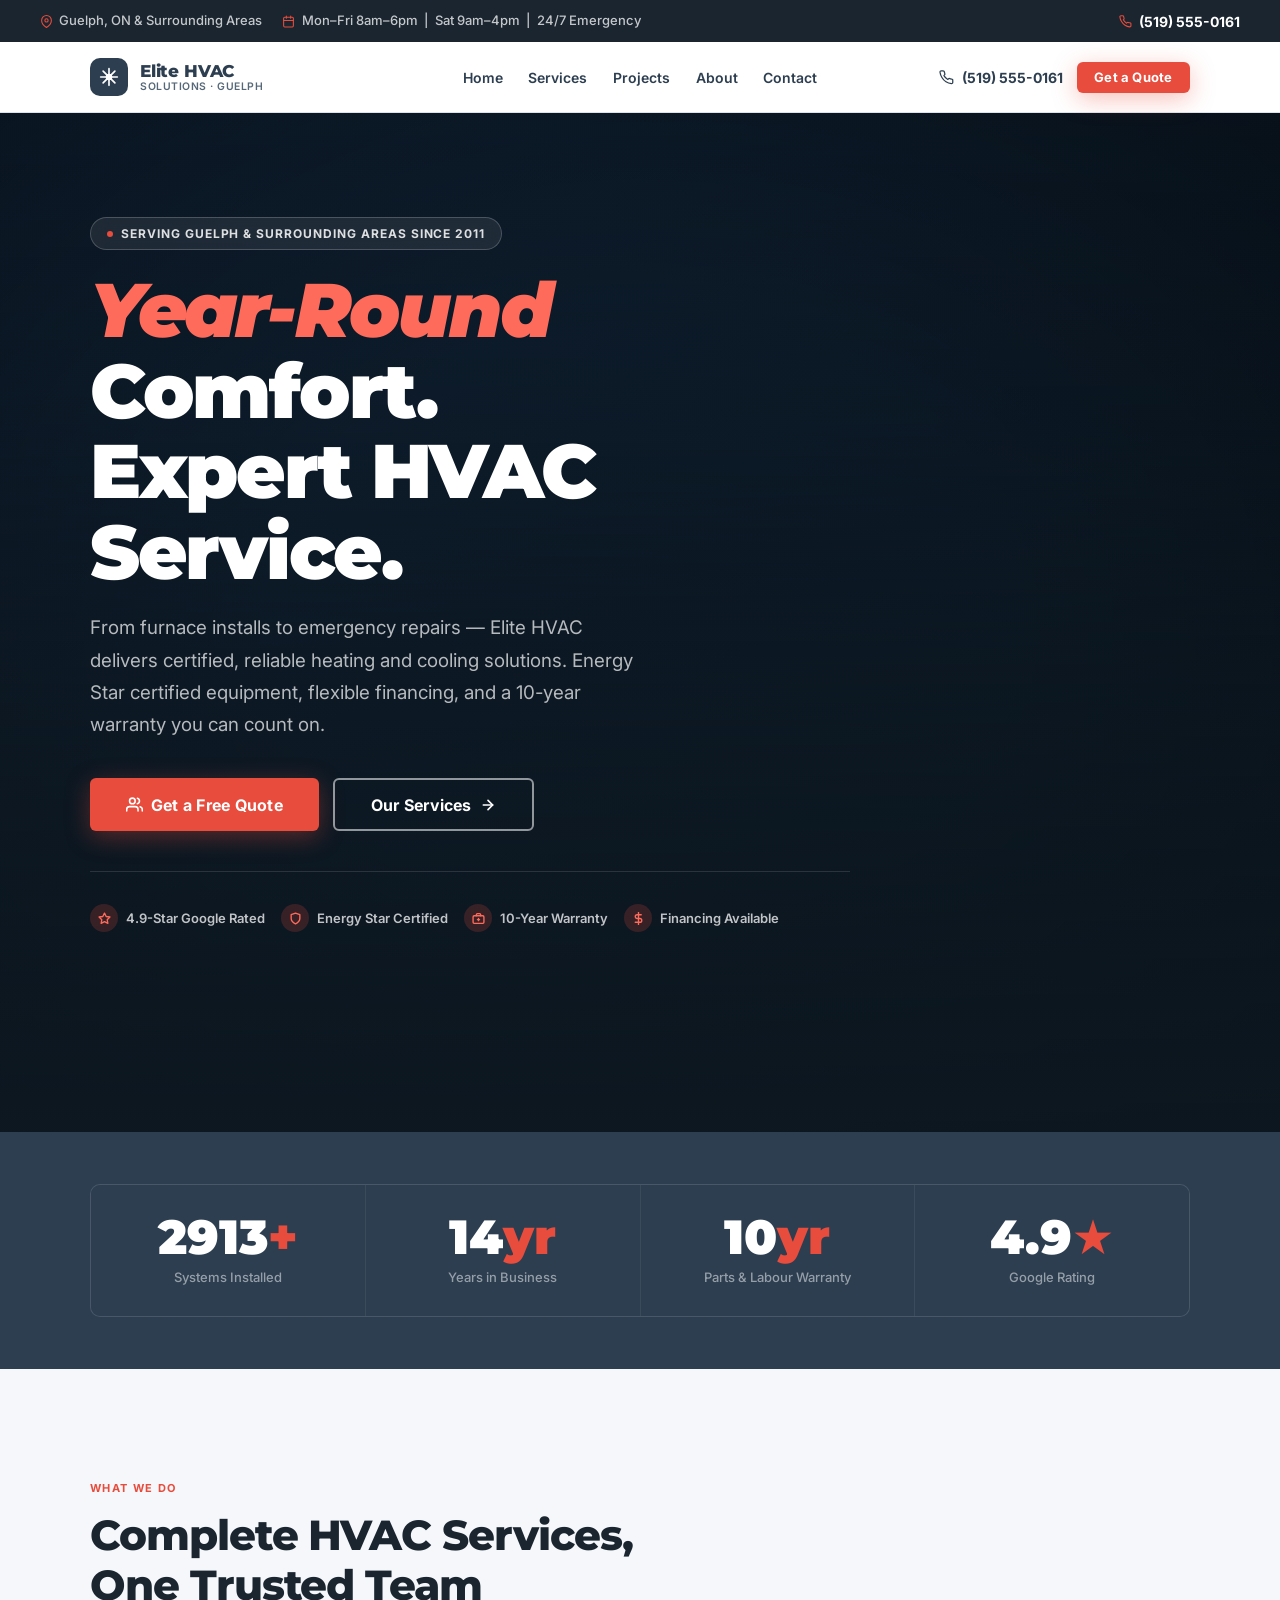
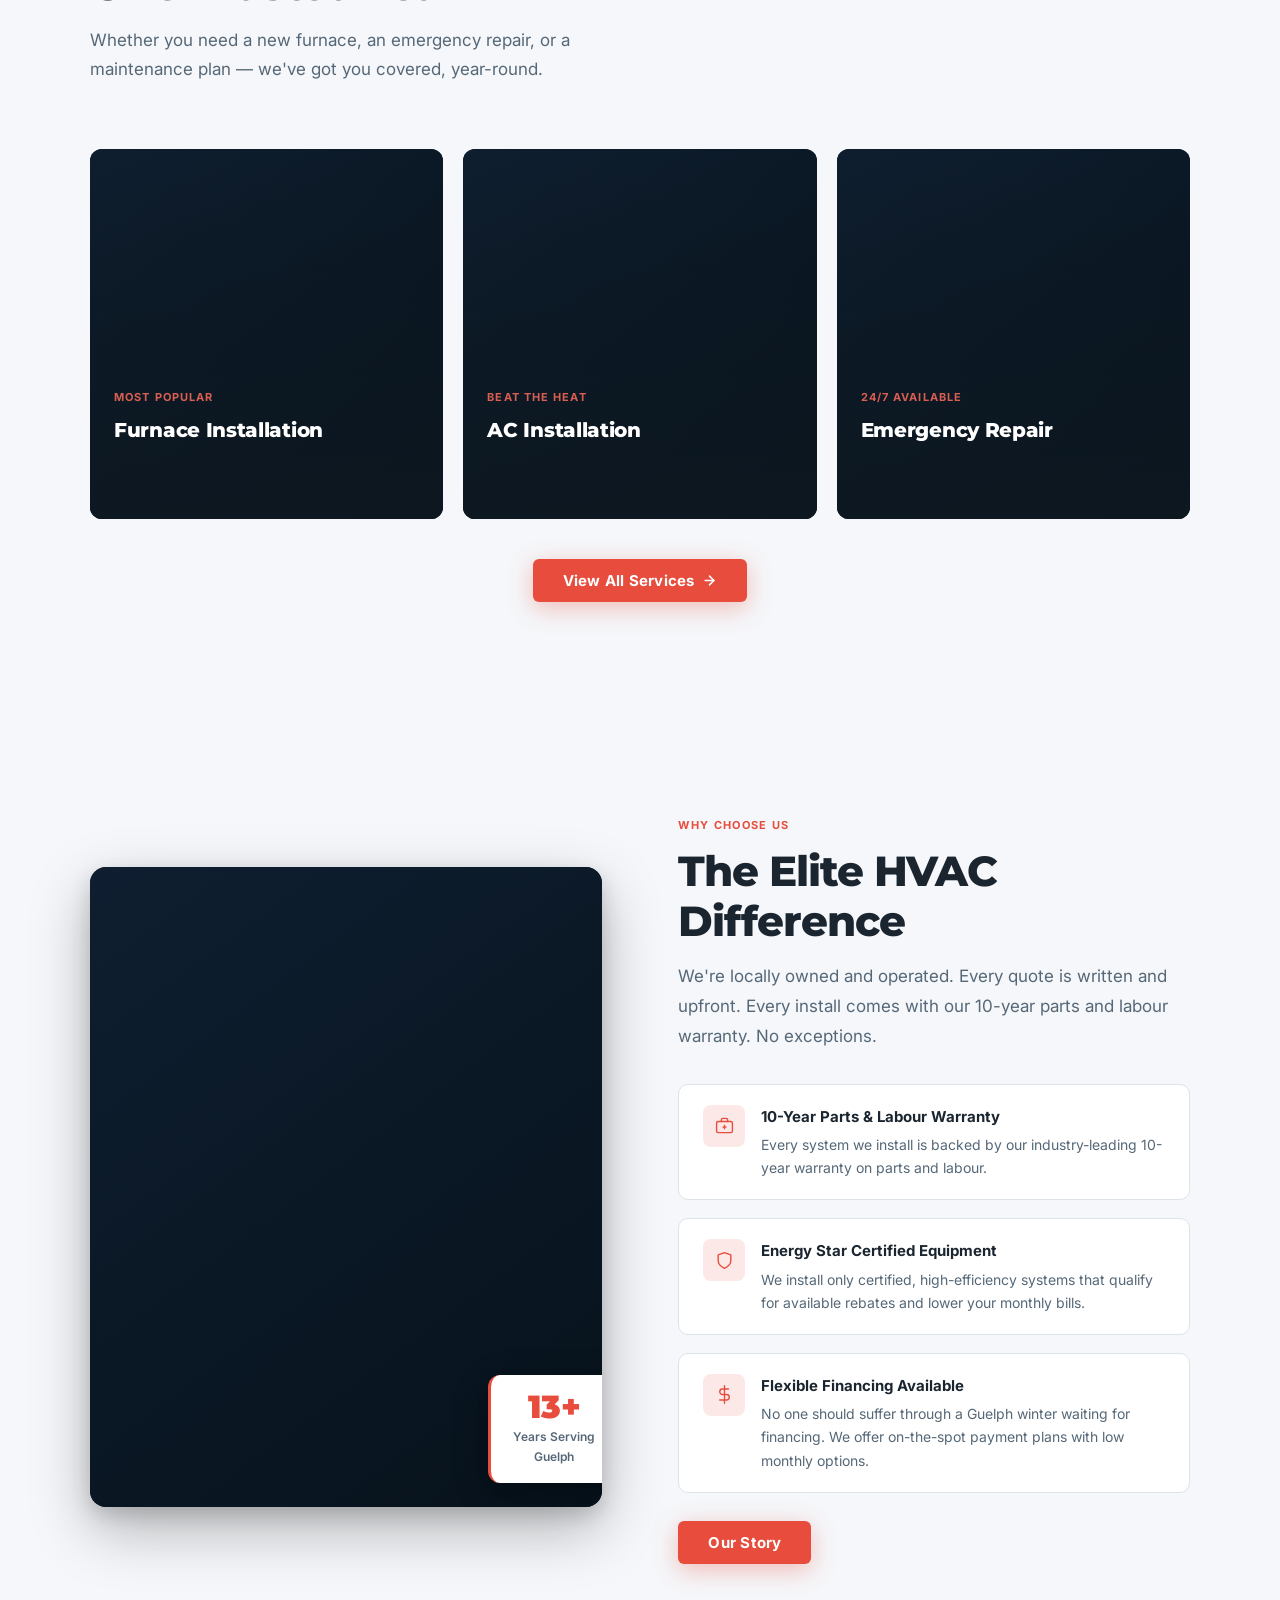
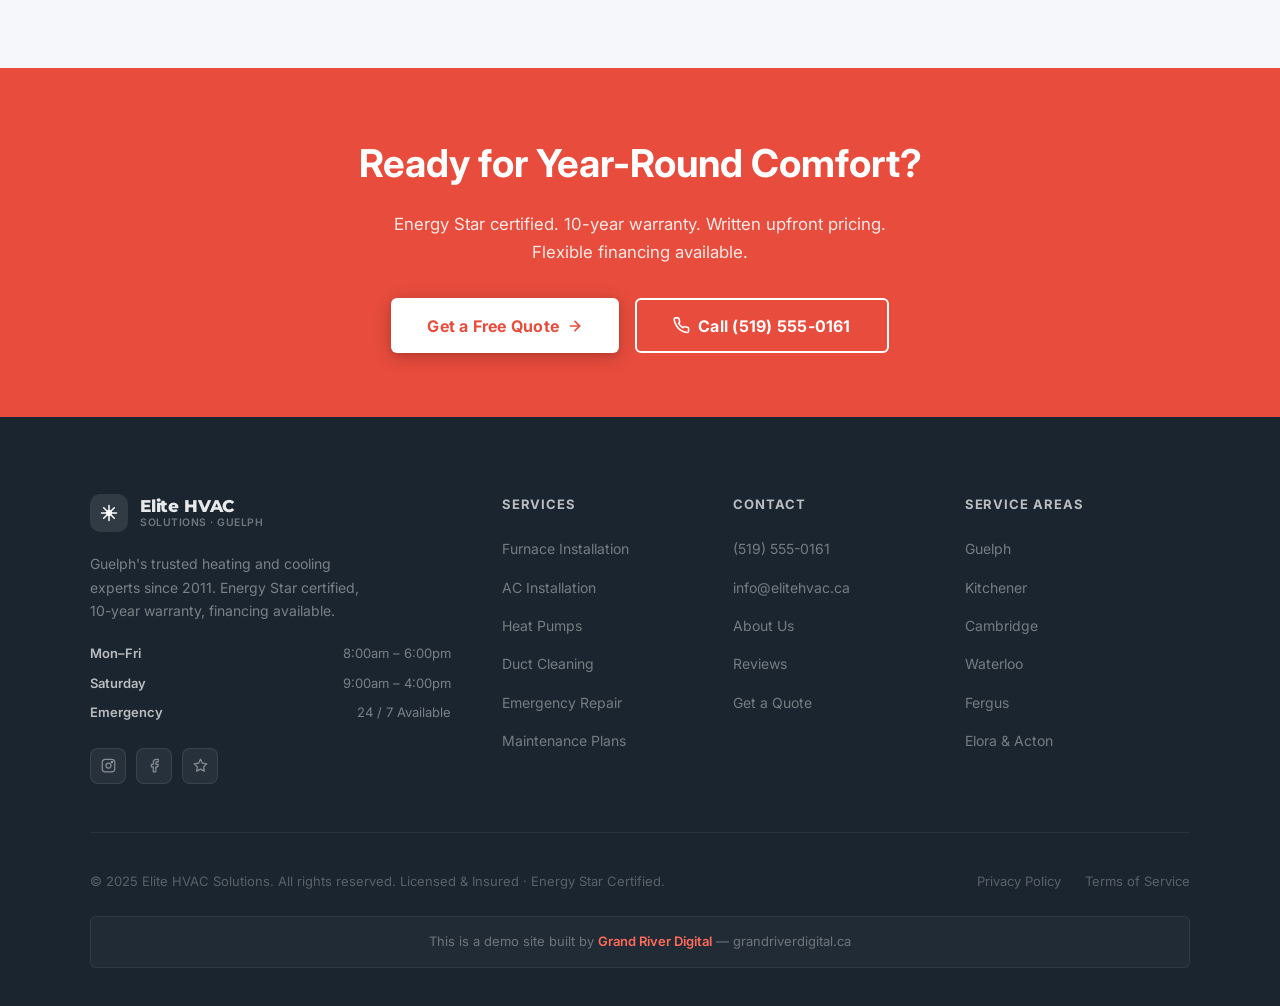
==== commit 2d057f28: "refactor: multi-page architecture — separate pages for services/about/gallery/contact" ====
--- a/index.html
+++ b/index.html
@@ -3,33 +3,23 @@
 <head>
   <meta charset="UTF-8" />
   <meta name="viewport" content="width=device-width, initial-scale=1.0" />
-  <meta name="theme-color" content="#2c3e50" />
+  <meta name="theme-color" content="#0f2033" />
   <title>Elite HVAC Solutions | Guelph's Heating & Cooling Experts</title>
-  <meta name="description" content="Elite HVAC Solutions — professional furnace installation, AC, heat pumps, duct cleaning, and emergency repair across Guelph and surrounding areas. Energy Star certified. 10-year warranty. Financing available." />
-
-  <!-- Preconnect for fonts -->
+  <meta name="description" content="Elite HVAC Solutions — furnace installation, AC, heat pumps, duct cleaning, and 24/7 emergency repair in Guelph, Kitchener, Cambridge, and Waterloo. Energy Star certified with a 10-year warranty." />
+
   <link rel="preconnect" href="https://fonts.googleapis.com">
   <link rel="preconnect" href="https://fonts.gstatic.com" crossorigin>
 
-  <!-- Image resilience: define before any <img onerror="imgFallback(this)"> -->
   <script>
-    var IMG_FALLBACK = 'data:image/svg+xml,%3Csvg xmlns=%22http://www.w3.org/2000/svg%22 width=%22800%22 height=%22600%22%3E%3ClinearGradient id=%22g%22 x1=%220%25%22 y1=%220%25%22 x2=%22100%25%22 y2=%22100%25%22%3E%3Cstop offset=%220%25%22 stop-color=%22%232c3e50%22/%3E%3Cstop offset=%22100%25%22 stop-color=%22%231a252f%22/%3E%3C/linearGradient%3E%3Crect width=%22800%22 height=%22600%22 fill=%22url(%23g)%22/%3E%3Ccircle cx=%22400%22 cy=%22280%22 r=%2290%22 fill=%22rgba(231,76,60,0.18)%22/%3E%3Cpath d=%22M370 260 Q400 220 430 260 Q430 300 400 320 Q370 300 370 260Z%22 fill=%22rgba(255,255,255,0.1)%22/%3E%3C/svg%3E';
-    function imgFallback(img) {
-      img.onerror = null;
-      img.src = IMG_FALLBACK;
-      img.style.objectFit = 'cover';
-      var p = img.parentElement;
-      if (p) p.style.background = 'linear-gradient(135deg,#2c3e50 0%,#1a252f 100%)';
-    }
+    var IMG_FALLBACK = 'data:image/svg+xml,%3Csvg xmlns=%22http://www.w3.org/2000/svg%22 width=%22800%22 height=%22600%22%3E%3ClinearGradient id=%22g%22 x1=%220%25%22 y1=%220%25%22 x2=%22100%25%22 y2=%22100%25%22%3E%3Cstop offset=%220%25%22 stop-color=%22%230f2033%22/%3E%3Cstop offset=%22100%25%22 stop-color=%22%23061018%22/%3E%3C/linearGradient%3E%3Crect width=%22800%22 height=%22600%22 fill=%22url(%23g)%22/%3E%3C/svg%3E';
+    function imgFallback(img) { img.onerror = null; img.src = IMG_FALLBACK; }
   </script>
 
   <link rel="stylesheet" href="styles.css" />
 </head>
 <body>
 
-<!-- ═══════════════════════════════════
-     TOP BAR
-═══════════════════════════════════ -->
+<!-- TOP BAR -->
 <div id="topbar">
   <div class="topbar-left">
     <div class="topbar-item">
@@ -47,14 +37,11 @@
   </a>
 </div>
 
-<!-- ═══════════════════════════════════
-     STICKY HEADER
-═══════════════════════════════════ -->
+<!-- STICKY HEADER -->
 <header id="hdr">
   <div class="wrap hdr-inner">
-    <a href="#" class="logo" aria-label="Elite HVAC Solutions — home">
+    <a href="/" class="logo" aria-label="Elite HVAC Solutions — home">
       <div class="logo-icon" aria-hidden="true">
-        <!-- Snowflake + Flame combo icon -->
         <svg width="20" height="20" viewBox="0 0 24 24" fill="none" stroke="currentColor" stroke-width="2" stroke-linecap="round" stroke-linejoin="round">
           <path d="M12 2v20M2 12h20M4.93 4.93l14.14 14.14M19.07 4.93L4.93 19.07"/>
           <circle cx="12" cy="12" r="3"/>
@@ -67,12 +54,11 @@
     </a>
 
     <nav class="desktop-nav" aria-label="Main navigation">
-      <a href="#services">Services</a>
-      <a href="#gallery">Gallery</a>
-      <a href="#why-us">Why Us</a>
-      <a href="#testimonials">Reviews</a>
-      <a href="#about">About</a>
-      <a href="#quote">Contact</a>
+      <a href="/">Home</a>
+      <a href="services/">Services</a>
+      <a href="projects/">Projects</a>
+      <a href="about/">About</a>
+      <a href="contact/">Contact</a>
     </nav>
 
     <div class="hdr-right">
@@ -80,7 +66,7 @@
         <svg width="15" height="15" viewBox="0 0 24 24" fill="none" stroke="currentColor" stroke-width="2" stroke-linecap="round" stroke-linejoin="round"><path d="M22 16.92v3a2 2 0 0 1-2.18 2 19.79 19.79 0 0 1-8.63-3.07A19.5 19.5 0 0 1 4.69 12 19.79 19.79 0 0 1 1.61 3.44 2 2 0 0 1 3.6 1.27h3a2 2 0 0 1 2 1.72 12.84 12.84 0 0 0 .7 2.81 2 2 0 0 1-.45 2.11L7.91 8.94a16 16 0 0 0 6.16 6.16l.94-.94a2 2 0 0 1 2.11-.45 12.84 12.84 0 0 0 2.81.7A2 2 0 0 1 22 16.92z"/></svg>
         (519) 555-0161
       </a>
-      <a href="#quote" class="btn btn-primary btn-sm">Get a Quote</a>
+      <a href="contact/" class="btn btn-accent btn-sm">Get a Quote</a>
       <button class="hamburger" id="hamburger" aria-label="Toggle menu" aria-expanded="false">
         <span></span><span></span><span></span>
       </button>
@@ -91,25 +77,22 @@
 <!-- Mobile Nav Overlay -->
 <div id="mobile-nav" role="dialog" aria-modal="true" aria-label="Mobile navigation">
   <nav>
-    <a href="#services" class="mobile-link">Services</a>
-    <a href="#gallery" class="mobile-link">Gallery</a>
-    <a href="#why-us" class="mobile-link">Why Us</a>
-    <a href="#testimonials" class="mobile-link">Reviews</a>
-    <a href="#about" class="mobile-link">About</a>
-    <a href="#quote" class="mobile-link">Contact</a>
+    <a href="/" class="mobile-link">Home</a>
+    <a href="services/" class="mobile-link">Services</a>
+    <a href="projects/" class="mobile-link">Projects</a>
+    <a href="about/" class="mobile-link">About</a>
+    <a href="contact/" class="mobile-link">Contact</a>
   </nav>
   <div class="mobile-nav-cta">
-    <a href="tel:5195550161" class="btn btn-outline-lt btn-lg" style="justify-content:center">
+    <a href="tel:5195550161" class="btn btn-outline-dk btn-lg" style="justify-content:center">
       <svg width="17" height="17" viewBox="0 0 24 24" fill="none" stroke="currentColor" stroke-width="2" stroke-linecap="round" stroke-linejoin="round"><path d="M22 16.92v3a2 2 0 0 1-2.18 2 19.79 19.79 0 0 1-8.63-3.07A19.5 19.5 0 0 1 4.69 12 19.79 19.79 0 0 1 1.61 3.44 2 2 0 0 1 3.6 1.27h3a2 2 0 0 1 2 1.72 12.84 12.84 0 0 0 .7 2.81 2 2 0 0 1-.45 2.11L7.91 8.94a16 16 0 0 0 6.16 6.16l.94-.94a2 2 0 0 1 2.11-.45 12.84 12.84 0 0 0 2.81.7A2 2 0 0 1 22 16.92z"/></svg>
       (519) 555-0161
     </a>
-    <a href="#quote" class="btn btn-primary btn-lg" style="justify-content:center">Get a Free Quote</a>
+    <a href="contact/" class="btn btn-accent btn-lg" style="justify-content:center">Get a Free Quote</a>
   </div>
 </div>
 
-<!-- ═══════════════════════════════════
-     HERO
-═══════════════════════════════════ -->
+<!-- HERO -->
 <section id="hero" aria-labelledby="hero-h1">
   <div class="hero-bg">
     <img
@@ -132,39 +115,30 @@
           From furnace installs to emergency repairs — Elite HVAC delivers certified, reliable heating and cooling solutions. Energy Star certified equipment, flexible financing, and a 10-year warranty you can count on.
         </p>
         <div class="hero-ctas">
-          <a href="#quote" class="btn btn-accent btn-lg">
+          <a href="contact/" class="btn btn-accent btn-lg">
             <svg width="17" height="17" viewBox="0 0 24 24" fill="none" stroke="currentColor" stroke-width="2.2" stroke-linecap="round" stroke-linejoin="round"><path d="M17 21v-2a4 4 0 0 0-4-4H5a4 4 0 0 0-4 4v2"/><circle cx="9" cy="7" r="4"/><path d="M23 21v-2a4 4 0 0 0-3-3.87"/><path d="M16 3.13a4 4 0 0 1 0 7.75"/></svg>
             Get a Free Quote
           </a>
-          <a href="#services" class="btn btn-outline btn-lg">
+          <a href="services/" class="btn btn-outline btn-lg">
             Our Services
             <svg width="16" height="16" viewBox="0 0 24 24" fill="none" stroke="currentColor" stroke-width="2.5" stroke-linecap="round" stroke-linejoin="round"><line x1="5" y1="12" x2="19" y2="12"/><polyline points="12 5 19 12 12 19"/></svg>
           </a>
         </div>
         <div class="hero-badges" role="list" aria-label="Trust indicators">
           <div class="hero-badge" role="listitem">
-            <span class="badge-icon" aria-hidden="true">
-              <svg width="13" height="13" viewBox="0 0 24 24" fill="none" stroke="currentColor" stroke-width="2.5" stroke-linecap="round" stroke-linejoin="round"><polygon points="12 2 15.09 8.26 22 9.27 17 14.14 18.18 21.02 12 17.77 5.82 21.02 7 14.14 2 9.27 8.91 8.26 12 2"/></svg>
-            </span>
+            <span class="badge-icon" aria-hidden="true"><svg width="13" height="13" viewBox="0 0 24 24" fill="none" stroke="currentColor" stroke-width="2.5" stroke-linecap="round" stroke-linejoin="round"><polygon points="12 2 15.09 8.26 22 9.27 17 14.14 18.18 21.02 12 17.77 5.82 21.02 7 14.14 2 9.27 8.91 8.26 12 2"/></svg></span>
             4.9-Star Google Rated
           </div>
           <div class="hero-badge" role="listitem">
-            <span class="badge-icon" aria-hidden="true">
-              <!-- Energy Star leaf-ish icon -->
-              <svg width="13" height="13" viewBox="0 0 24 24" fill="none" stroke="currentColor" stroke-width="2.5" stroke-linecap="round" stroke-linejoin="round"><path d="M12 22s8-4 8-10V5l-8-3-8 3v7c0 6 8 10 8 10z"/></svg>
-            </span>
+            <span class="badge-icon" aria-hidden="true"><svg width="13" height="13" viewBox="0 0 24 24" fill="none" stroke="currentColor" stroke-width="2.5" stroke-linecap="round" stroke-linejoin="round"><path d="M12 22s8-4 8-10V5l-8-3-8 3v7c0 6 8 10 8 10z"/></svg></span>
             Energy Star Certified
           </div>
           <div class="hero-badge" role="listitem">
-            <span class="badge-icon" aria-hidden="true">
-              <svg width="13" height="13" viewBox="0 0 24 24" fill="none" stroke="currentColor" stroke-width="2.5" stroke-linecap="round" stroke-linejoin="round"><rect x="2" y="7" width="20" height="14" rx="2"/><path d="M16 7V5a2 2 0 0 0-2-2h-4a2 2 0 0 0-2 2v2"/><line x1="12" y1="12" x2="12" y2="16"/><line x1="10" y1="14" x2="14" y2="14"/></svg>
-            </span>
+            <span class="badge-icon" aria-hidden="true"><svg width="13" height="13" viewBox="0 0 24 24" fill="none" stroke="currentColor" stroke-width="2.5" stroke-linecap="round" stroke-linejoin="round"><rect x="2" y="7" width="20" height="14" rx="2"/><path d="M16 7V5a2 2 0 0 0-2-2h-4a2 2 0 0 0-2 2v2"/><line x1="12" y1="12" x2="12" y2="16"/><line x1="10" y1="14" x2="14" y2="14"/></svg></span>
             10-Year Warranty
           </div>
           <div class="hero-badge" role="listitem">
-            <span class="badge-icon" aria-hidden="true">
-              <svg width="13" height="13" viewBox="0 0 24 24" fill="none" stroke="currentColor" stroke-width="2.5" stroke-linecap="round" stroke-linejoin="round"><line x1="12" y1="1" x2="12" y2="23"/><path d="M17 5H9.5a3.5 3.5 0 0 0 0 7h5a3.5 3.5 0 0 1 0 7H6"/></svg>
-            </span>
+            <span class="badge-icon" aria-hidden="true"><svg width="13" height="13" viewBox="0 0 24 24" fill="none" stroke="currentColor" stroke-width="2.5" stroke-linecap="round" stroke-linejoin="round"><line x1="12" y1="1" x2="12" y2="23"/><path d="M17 5H9.5a3.5 3.5 0 0 0 0 7h5a3.5 3.5 0 0 1 0 7H6"/></svg></span>
             Financing Available
           </div>
         </div>
@@ -173,9 +147,7 @@
   </div>
 </section>
 
-<!-- ═══════════════════════════════════
-     STATS STRIP
-═══════════════════════════════════ -->
+<!-- STATS STRIP -->
 <div id="stats" aria-label="Business statistics">
   <div class="wrap">
     <div class="stats-row">
@@ -199,15 +171,13 @@
   </div>
 </div>
 
-<!-- ═══════════════════════════════════
-     SERVICES
-═══════════════════════════════════ -->
-<section id="services" aria-labelledby="svc-title">
+<!-- SERVICES OVERVIEW -->
+<section id="services-overview" aria-labelledby="svc-title">
   <div class="wrap">
     <div class="section-head">
       <div class="eyebrow sr">What We Do</div>
       <h2 class="section-title sr d1" id="svc-title">Complete HVAC Services,<br>One Trusted Team</h2>
-      <p class="section-sub sr d2">Whether you need a new furnace, an emergency repair at 2am, or a maintenance plan to keep things running smooth — we've got you covered, year-round.</p>
+      <p class="section-sub sr d2">Whether you need a new furnace, an emergency repair, or a maintenance plan — we've got you covered, year-round.</p>
     </div>
     <div class="services-grid">
 
@@ -217,472 +187,106 @@
           <div class="service-tag">Most Popular</div>
           <h3>Furnace Installation</h3>
           <p class="service-desc">High-efficiency furnace installs with Energy Star certified equipment. We size your system correctly, handle all permits, and back every install with our 10-year warranty.</p>
-          <a href="#quote" class="service-arrow">
-            Get a Quote
-            <svg width="13" height="13" viewBox="0 0 24 24" fill="none" stroke="currentColor" stroke-width="2.5" stroke-linecap="round" stroke-linejoin="round"><line x1="5" y1="12" x2="19" y2="12"/><polyline points="12 5 19 12 12 19"/></svg>
-          </a>
+          <a href="services/" class="service-arrow">Learn more <svg width="13" height="13" viewBox="0 0 24 24" fill="none" stroke="currentColor" stroke-width="2.5" stroke-linecap="round" stroke-linejoin="round"><line x1="5" y1="12" x2="19" y2="12"/><polyline points="12 5 19 12 12 19"/></svg></a>
         </div>
       </div>
 
       <div class="service-card sr d2">
-        <img src="https://images.pexels.com/photos/5768174/pexels-photo-5768174.jpeg?auto=compress&cs=tinysrgb&w=800&h=534&dpr=1" alt="Air conditioning installation — outdoor AC unit in residential setting" loading="lazy" onerror="imgFallback(this)">
+        <img src="https://images.pexels.com/photos/5768174/pexels-photo-5768174.jpeg?auto=compress&cs=tinysrgb&w=800&h=534&dpr=1" alt="Air conditioning installation — outdoor AC unit" loading="lazy" onerror="imgFallback(this)">
         <div class="service-body">
           <div class="service-tag">Beat the Heat</div>
           <h3>AC Installation</h3>
           <p class="service-desc">Central air conditioning systems designed for Ontario summers. Energy-efficient models, professional installation, and flexible financing so cost is never a barrier to comfort.</p>
-          <a href="#quote" class="service-arrow">
-            Get a Quote
-            <svg width="13" height="13" viewBox="0 0 24 24" fill="none" stroke="currentColor" stroke-width="2.5" stroke-linecap="round" stroke-linejoin="round"><line x1="5" y1="12" x2="19" y2="12"/><polyline points="12 5 19 12 12 19"/></svg>
-          </a>
+          <a href="services/" class="service-arrow">Learn more <svg width="13" height="13" viewBox="0 0 24 24" fill="none" stroke="currentColor" stroke-width="2.5" stroke-linecap="round" stroke-linejoin="round"><line x1="5" y1="12" x2="19" y2="12"/><polyline points="12 5 19 12 12 19"/></svg></a>
         </div>
       </div>
 
       <div class="service-card sr d3">
-        <img src="https://images.pexels.com/photos/5768174/pexels-photo-5768174.jpeg?auto=compress&cs=tinysrgb&w=800&h=534&dpr=1" alt="Heat pump installation — modern energy-efficient heating and cooling unit" loading="lazy" onerror="imgFallback(this)">
-        <div class="service-body">
-          <div class="service-tag">All-Season Efficiency</div>
-          <h3>Heat Pumps</h3>
-          <p class="service-desc">One system for heating and cooling. Modern cold-climate heat pumps deliver reliable comfort down to -30°C while slashing your energy bills and reducing your carbon footprint.</p>
-          <a href="#quote" class="service-arrow">
-            Get a Quote
-            <svg width="13" height="13" viewBox="0 0 24 24" fill="none" stroke="currentColor" stroke-width="2.5" stroke-linecap="round" stroke-linejoin="round"><line x1="5" y1="12" x2="19" y2="12"/><polyline points="12 5 19 12 12 19"/></svg>
-          </a>
-        </div>
-      </div>
-
-      <div class="service-card sr d2">
-        <img src="https://images.pexels.com/photos/8486882/pexels-photo-8486882.jpeg?auto=compress&cs=tinysrgb&w=800&h=534&dpr=1" alt="Duct cleaning — professional cleaning of HVAC ductwork" loading="lazy" onerror="imgFallback(this)">
-        <div class="service-body">
-          <div class="service-tag">Improve Air Quality</div>
-          <h3>Duct Cleaning</h3>
-          <p class="service-desc">Professional duct cleaning removes years of dust, allergens, and debris. Breathe cleaner air, improve system efficiency, and reduce heating and cooling costs with a full duct cleaning service.</p>
-          <a href="#quote" class="service-arrow">
-            Get a Quote
-            <svg width="13" height="13" viewBox="0 0 24 24" fill="none" stroke="currentColor" stroke-width="2.5" stroke-linecap="round" stroke-linejoin="round"><line x1="5" y1="12" x2="19" y2="12"/><polyline points="12 5 19 12 12 19"/></svg>
-          </a>
-        </div>
-      </div>
-
-      <div class="service-card sr d3">
-        <img src="https://images.pexels.com/photos/7218010/pexels-photo-7218010.jpeg?auto=compress&cs=tinysrgb&w=800&h=534&dpr=1" alt="Emergency HVAC repair — technician performing urgent heating system repair" loading="lazy" onerror="imgFallback(this)">
+        <img src="https://images.pexels.com/photos/8486882/pexels-photo-8486882.jpeg?auto=compress&cs=tinysrgb&w=800&h=534&dpr=1" alt="HVAC technician emergency repair" loading="lazy" onerror="imgFallback(this)">
         <div class="service-body">
           <div class="service-tag">24/7 Available</div>
           <h3>Emergency Repair</h3>
-          <p class="service-desc">Furnace out at midnight? AC fails on the hottest day of the year? Our emergency technicians are on call 24 hours a day, 7 days a week. Most repairs completed same day.</p>
-          <a href="tel:5195550161" class="service-arrow">
-            Call Now — 24/7
-            <svg width="13" height="13" viewBox="0 0 24 24" fill="none" stroke="currentColor" stroke-width="2.5" stroke-linecap="round" stroke-linejoin="round"><line x1="5" y1="12" x2="19" y2="12"/><polyline points="12 5 19 12 12 19"/></svg>
-          </a>
-        </div>
-      </div>
-
-      <div class="service-card sr d4">
-        <img src="https://images.pexels.com/photos/8486882/pexels-photo-8486882.jpeg?auto=compress&cs=tinysrgb&w=800&h=534&dpr=1" alt="HVAC maintenance plan — technician performing routine system inspection" loading="lazy" onerror="imgFallback(this)">
-        <div class="service-body">
-          <div class="service-tag">Save Money Long-Term</div>
-          <h3>Maintenance Plans</h3>
-          <p class="service-desc">Annual tune-ups, priority emergency response, and discounts on parts and labour. Our maintenance plans keep your system running at peak efficiency and catch small issues before they become costly repairs.</p>
-          <a href="#quote" class="service-arrow">
-            Get a Quote
-            <svg width="13" height="13" viewBox="0 0 24 24" fill="none" stroke="currentColor" stroke-width="2.5" stroke-linecap="round" stroke-linejoin="round"><line x1="5" y1="12" x2="19" y2="12"/><polyline points="12 5 19 12 12 19"/></svg>
-          </a>
-        </div>
-      </div>
-
-    </div>
-  </div>
-</section>
-
-<!-- ═══════════════════════════════════
-     GALLERY
-═══════════════════════════════════ -->
-<section id="gallery" aria-labelledby="gal-title">
-  <div class="wrap">
-    <div class="section-head">
-      <div class="eyebrow sr">Our Work</div>
-      <h2 class="section-title sr d1" id="gal-title">Recent Installs &amp; Projects</h2>
-      <p class="section-sub cx sr d2">Every photo is a real Guelph-area home — real families now enjoying year-round comfort.</p>
-    </div>
-
-    <div class="gallery-grid" id="gallery-grid" role="list">
-
-      <div class="gallery-item featured sr" data-src="https://images.pexels.com/photos/8486882/pexels-photo-8486882.jpeg?auto=compress&cs=tinysrgb&w=1200&h=800&dpr=1" data-caption="High-Efficiency Furnace Install — Guelph" role="listitem">
-        <img src="https://images.pexels.com/photos/8486882/pexels-photo-8486882.jpeg?auto=compress&cs=tinysrgb&w=900&h=600&dpr=1" alt="High-efficiency furnace installation in a Guelph home" loading="lazy" onerror="imgFallback(this)">
-        <div class="gallery-overlay"><span class="gallery-label">Furnace Installation</span></div>
-        <div class="gallery-zoom" aria-hidden="true">
-          <svg width="15" height="15" viewBox="0 0 24 24" fill="none" stroke="currentColor" stroke-width="2" stroke-linecap="round" stroke-linejoin="round"><circle cx="11" cy="11" r="8"/><line x1="21" y1="21" x2="16.65" y2="16.65"/></svg>
-        </div>
-      </div>
-
-      <div class="gallery-item sr d1" data-src="https://images.pexels.com/photos/7218010/pexels-photo-7218010.jpeg?auto=compress&cs=tinysrgb&w=900&h=600&dpr=1" data-caption="AC System Installation — Kitchener" role="listitem">
-        <img src="https://images.pexels.com/photos/7218010/pexels-photo-7218010.jpeg?auto=compress&cs=tinysrgb&w=700&h=467&dpr=1" alt="Air conditioning system installation in Kitchener" loading="lazy" onerror="imgFallback(this)">
-        <div class="gallery-overlay"><span class="gallery-label">AC Installation</span></div>
-        <div class="gallery-zoom" aria-hidden="true"><svg width="15" height="15" viewBox="0 0 24 24" fill="none" stroke="currentColor" stroke-width="2" stroke-linecap="round" stroke-linejoin="round"><circle cx="11" cy="11" r="8"/><line x1="21" y1="21" x2="16.65" y2="16.65"/></svg></div>
-      </div>
-
-      <div class="gallery-item sr d2" data-src="https://images.pexels.com/photos/5768174/pexels-photo-5768174.jpeg?auto=compress&cs=tinysrgb&w=900&h=600&dpr=1" data-caption="Cold-Climate Heat Pump — Cambridge" role="listitem">
-        <img src="https://images.pexels.com/photos/5768174/pexels-photo-5768174.jpeg?auto=compress&cs=tinysrgb&w=700&h=467&dpr=1" alt="Cold-climate heat pump installation in Cambridge" loading="lazy" onerror="imgFallback(this)">
-        <div class="gallery-overlay"><span class="gallery-label">Heat Pump Install</span></div>
-        <div class="gallery-zoom" aria-hidden="true"><svg width="15" height="15" viewBox="0 0 24 24" fill="none" stroke="currentColor" stroke-width="2" stroke-linecap="round" stroke-linejoin="round"><circle cx="11" cy="11" r="8"/><line x1="21" y1="21" x2="16.65" y2="16.65"/></svg></div>
-      </div>
-
-      <div class="gallery-item wide sr d1" data-src="https://images.pexels.com/photos/8486882/pexels-photo-8486882.jpeg?auto=compress&cs=tinysrgb&w=1200&h=800&dpr=1" data-caption="Complete HVAC System Replacement — Waterloo" role="listitem">
-        <img src="https://images.pexels.com/photos/8486882/pexels-photo-8486882.jpeg?auto=compress&cs=tinysrgb&w=900&h=600&dpr=1" alt="Complete HVAC system replacement in Waterloo" loading="lazy" onerror="imgFallback(this)">
-        <div class="gallery-overlay"><span class="gallery-label">Full System Replacement</span></div>
-        <div class="gallery-zoom" aria-hidden="true"><svg width="15" height="15" viewBox="0 0 24 24" fill="none" stroke="currentColor" stroke-width="2" stroke-linecap="round" stroke-linejoin="round"><circle cx="11" cy="11" r="8"/><line x1="21" y1="21" x2="16.65" y2="16.65"/></svg></div>
-      </div>
-
-      <div class="gallery-item sr d2" data-src="https://images.pexels.com/photos/7218010/pexels-photo-7218010.jpeg?auto=compress&cs=tinysrgb&w=900&h=600&dpr=1" data-caption="Duct Cleaning Service — Guelph" role="listitem">
-        <img src="https://images.pexels.com/photos/7218010/pexels-photo-7218010.jpeg?auto=compress&cs=tinysrgb&w=700&h=467&dpr=1" alt="Professional duct cleaning service in Guelph" loading="lazy" onerror="imgFallback(this)">
-        <div class="gallery-overlay"><span class="gallery-label">Duct Cleaning</span></div>
-        <div class="gallery-zoom" aria-hidden="true"><svg width="15" height="15" viewBox="0 0 24 24" fill="none" stroke="currentColor" stroke-width="2" stroke-linecap="round" stroke-linejoin="round"><circle cx="11" cy="11" r="8"/><line x1="21" y1="21" x2="16.65" y2="16.65"/></svg></div>
-      </div>
-
-      <div class="gallery-item sr d3" data-src="https://images.pexels.com/photos/5768174/pexels-photo-5768174.jpeg?auto=compress&cs=tinysrgb&w=900&h=600&dpr=1" data-caption="Annual Maintenance Inspection — Fergus" role="listitem">
-        <img src="https://images.pexels.com/photos/5768174/pexels-photo-5768174.jpeg?auto=compress&cs=tinysrgb&w=700&h=467&dpr=1" alt="Annual HVAC maintenance inspection in Fergus" loading="lazy" onerror="imgFallback(this)">
-        <div class="gallery-overlay"><span class="gallery-label">Maintenance Inspection</span></div>
-        <div class="gallery-zoom" aria-hidden="true"><svg width="15" height="15" viewBox="0 0 24 24" fill="none" stroke="currentColor" stroke-width="2" stroke-linecap="round" stroke-linejoin="round"><circle cx="11" cy="11" r="8"/><line x1="21" y1="21" x2="16.65" y2="16.65"/></svg></div>
-      </div>
-
-    </div>
-
-    <div class="gallery-cta sr">
-      <a href="#quote" class="btn btn-primary">
-        Book Your Service
+          <p class="service-desc">No heat in winter, no AC in summer — we dispatch fast, 24/7/365. Our service trucks are stocked to handle most breakdowns on the first visit, any time of day.</p>
+          <a href="contact/" class="service-arrow">Call now <svg width="13" height="13" viewBox="0 0 24 24" fill="none" stroke="currentColor" stroke-width="2.5" stroke-linecap="round" stroke-linejoin="round"><line x1="5" y1="12" x2="19" y2="12"/><polyline points="12 5 19 12 12 19"/></svg></a>
+        </div>
+      </div>
+
+    </div>
+    <div class="gallery-cta sr" style="margin-top:2.5rem">
+      <a href="services/" class="btn btn-accent">
+        View All Services
         <svg width="15" height="15" viewBox="0 0 24 24" fill="none" stroke="currentColor" stroke-width="2.5" stroke-linecap="round" stroke-linejoin="round"><line x1="5" y1="12" x2="19" y2="12"/><polyline points="12 5 19 12 12 19"/></svg>
       </a>
     </div>
   </div>
 </section>
 
-<!-- ═══════════════════════════════════
-     WHY CHOOSE US
-═══════════════════════════════════ -->
+<!-- WHY CHOOSE US (brief) -->
 <section id="why-us" aria-labelledby="why-title">
   <div class="wrap">
     <div class="why-grid">
       <div class="why-img sr">
         <img
-          src="https://images.pexels.com/photos/8486882/pexels-photo-8486882.jpeg?auto=compress&cs=tinysrgb&w=700&h=900&dpr=1"
-          alt="Elite HVAC technician performing a professional installation"
+          src="https://images.pexels.com/photos/7218010/pexels-photo-7218010.jpeg?auto=compress&cs=tinysrgb&w=700&h=900&dpr=1"
+          alt="Elite HVAC technician on the job"
           loading="lazy" onerror="imgFallback(this)">
         <div class="why-img-badge">
-          <div class="big">10yr</div>
-          <div class="sm">Parts &amp;<br>Labour Warranty</div>
+          <div class="big">13+</div>
+          <div class="sm">Years Serving<br>Guelph</div>
         </div>
       </div>
       <div>
         <div class="eyebrow sr">Why Choose Us</div>
         <h2 class="section-title sr d1" id="why-title">The Elite HVAC Difference</h2>
-        <p class="section-sub sr d2" style="margin-bottom: 0">
-          We've been keeping Guelph homes comfortable since 2011. Here's why thousands of homeowners trust us with their most essential home systems.
+        <p class="section-sub sr d2" style="margin-bottom:0">
+          We're locally owned and operated. Every quote is written and upfront. Every install comes with our 10-year parts and labour warranty. No exceptions.
         </p>
         <div class="why-benefits">
           <div class="why-benefit sr d1">
-            <div class="why-benefit-icon" aria-hidden="true">
-              <svg width="19" height="19" viewBox="0 0 24 24" fill="none" stroke="currentColor" stroke-width="1.75" stroke-linecap="round" stroke-linejoin="round"><path d="M12 22s8-4 8-10V5l-8-3-8 3v7c0 6 8 10 8 10z"/></svg>
-            </div>
-            <div>
-              <h4>Energy Star Certified Equipment</h4>
-              <p>We only install Energy Star certified systems — government-approved efficiency standards that save you money on energy bills every single month.</p>
-            </div>
+            <div class="why-benefit-icon" aria-hidden="true"><svg width="19" height="19" viewBox="0 0 24 24" fill="none" stroke="currentColor" stroke-width="1.75" stroke-linecap="round" stroke-linejoin="round"><rect x="2" y="7" width="20" height="14" rx="2"/><path d="M16 7V5a2 2 0 0 0-2-2h-4a2 2 0 0 0-2 2v2"/><line x1="12" y1="12" x2="12" y2="16"/><line x1="10" y1="14" x2="14" y2="14"/></svg></div>
+            <div><h4>10-Year Parts &amp; Labour Warranty</h4><p>Every system we install is backed by our industry-leading 10-year warranty on parts and labour.</p></div>
           </div>
           <div class="why-benefit sr d2">
-            <div class="why-benefit-icon" aria-hidden="true">
-              <svg width="19" height="19" viewBox="0 0 24 24" fill="none" stroke="currentColor" stroke-width="1.75" stroke-linecap="round" stroke-linejoin="round"><line x1="12" y1="1" x2="12" y2="23"/><path d="M17 5H9.5a3.5 3.5 0 0 0 0 7h5a3.5 3.5 0 0 1 0 7H6"/></svg>
-            </div>
-            <div>
-              <h4>Flexible Financing Available</h4>
-              <p>New system shouldn't mean financial stress. We offer flexible financing options with low monthly payments so you can stay comfortable without breaking the bank.</p>
-            </div>
+            <div class="why-benefit-icon" aria-hidden="true"><svg width="19" height="19" viewBox="0 0 24 24" fill="none" stroke="currentColor" stroke-width="1.75" stroke-linecap="round" stroke-linejoin="round"><path d="M12 22s8-4 8-10V5l-8-3-8 3v7c0 6 8 10 8 10z"/></svg></div>
+            <div><h4>Energy Star Certified Equipment</h4><p>We install only certified, high-efficiency systems that qualify for available rebates and lower your monthly bills.</p></div>
           </div>
           <div class="why-benefit sr d3">
-            <div class="why-benefit-icon" aria-hidden="true">
-              <svg width="19" height="19" viewBox="0 0 24 24" fill="none" stroke="currentColor" stroke-width="1.75" stroke-linecap="round" stroke-linejoin="round"><rect x="2" y="7" width="20" height="14" rx="2"/><path d="M16 7V5a2 2 0 0 0-2-2h-4a2 2 0 0 0-2 2v2"/><line x1="12" y1="12" x2="12" y2="16"/><line x1="10" y1="14" x2="14" y2="14"/></svg>
-            </div>
-            <div>
-              <h4>10-Year Parts &amp; Labour Warranty</h4>
-              <p>Industry-leading 10-year warranty on every installation — parts and labour. If anything goes wrong, we fix it at no cost to you. That's our promise.</p>
-            </div>
-          </div>
-          <div class="why-benefit sr d4">
-            <div class="why-benefit-icon" aria-hidden="true">
-              <svg width="19" height="19" viewBox="0 0 24 24" fill="none" stroke="currentColor" stroke-width="1.75" stroke-linecap="round" stroke-linejoin="round"><circle cx="12" cy="12" r="10"/><polyline points="12 6 12 12 16 14"/></svg>
-            </div>
-            <div>
-              <h4>24/7 Emergency Response</h4>
-              <p>HVAC emergencies don't wait for business hours and neither do we. Our licensed technicians are on call around the clock with most emergency repairs completed same day.</p>
-            </div>
-          </div>
+            <div class="why-benefit-icon" aria-hidden="true"><svg width="19" height="19" viewBox="0 0 24 24" fill="none" stroke="currentColor" stroke-width="1.75" stroke-linecap="round" stroke-linejoin="round"><line x1="12" y1="1" x2="12" y2="23"/><path d="M17 5H9.5a3.5 3.5 0 0 0 0 7h5a3.5 3.5 0 0 1 0 7H6"/></svg></div>
+            <div><h4>Flexible Financing Available</h4><p>No one should suffer through a Guelph winter waiting for financing. We offer on-the-spot payment plans with low monthly options.</p></div>
+          </div>
+        </div>
+        <div style="margin-top:1.75rem" class="sr d4">
+          <a href="about/" class="btn btn-accent">Our Story</a>
         </div>
       </div>
     </div>
   </div>
 </section>
 
-<!-- ═══════════════════════════════════
-     TESTIMONIALS
-═══════════════════════════════════ -->
-<section id="testimonials" aria-labelledby="test-title">
-  <div class="wrap">
-    <div style="display:flex; justify-content:space-between; align-items:flex-end; flex-wrap:wrap; gap:1.5rem; margin-bottom: 2.5rem;">
-      <div class="testimonials-intro">
-        <div class="eyebrow lt sr">Client Reviews</div>
-        <h2 class="section-title lt sr d1" id="test-title">What Our Customers Say</h2>
-        <div class="rating-display sr d2">
-          <div class="stars" aria-label="4.9 star rating">★★★★★</div>
-          <div class="rating-text">4.9 · 300+ verified reviews · Google</div>
-        </div>
-      </div>
-      <div class="carousel-controls sr d1">
-        <button class="carousel-btn" id="prev-btn" aria-label="Previous testimonials">
-          <svg width="18" height="18" viewBox="0 0 24 24" fill="none" stroke="currentColor" stroke-width="2.5" stroke-linecap="round" stroke-linejoin="round"><polyline points="15 18 9 12 15 6"/></svg>
-        </button>
-        <div class="carousel-dots" id="carousel-dots" role="tablist"></div>
-        <button class="carousel-btn" id="next-btn" aria-label="Next testimonials">
-          <svg width="18" height="18" viewBox="0 0 24 24" fill="none" stroke="currentColor" stroke-width="2.5" stroke-linecap="round" stroke-linejoin="round"><polyline points="9 18 15 12 9 6"/></svg>
-        </button>
-      </div>
-    </div>
-    <div class="carousel-wrap">
-      <div class="carousel-track-outer">
-        <div class="carousel-track" id="carousel-track">
-
-          <div class="testimonial-card">
-            <div class="t-quote">"</div>
-            <div class="t-stars">★★★★★</div>
-            <p class="t-text">Our old furnace died on the coldest night in January. I called Elite HVAC at 11pm and they had a technician at our door within two hours. The repair was done by 2am. Absolutely incredible service — they saved our family that night.</p>
-            <div class="t-author">
-              <div class="t-avatar" aria-hidden="true">D</div>
-              <div>
-                <div class="t-name">Dave &amp; Karen M.</div>
-                <div class="t-loc">Guelph · Google · 2 weeks ago</div>
-              </div>
-            </div>
-          </div>
-
-          <div class="testimonial-card">
-            <div class="t-quote">"</div>
-            <div class="t-stars">★★★★★</div>
-            <p class="t-text">Had Elite install a new heat pump last spring. The team was professional, clean, and done in a single day. Energy bills dropped by almost 40% compared to our old setup. The 10-year warranty gave us real peace of mind. Highly recommend.</p>
-            <div class="t-author">
-              <div class="t-avatar" aria-hidden="true">P</div>
-              <div>
-                <div class="t-name">Patricia L.</div>
-                <div class="t-loc">Kitchener · Google · 1 month ago</div>
-              </div>
-            </div>
-          </div>
-
-          <div class="testimonial-card">
-            <div class="t-quote">"</div>
-            <div class="t-stars">★★★★★</div>
-            <p class="t-text">Used the financing option for our new AC and furnace combo. The monthly payments were manageable and the whole process was straightforward. Installation was flawless — the guys were courteous, wore boot covers inside, and cleaned up completely. Five stars without question.</p>
-            <div class="t-author">
-              <div class="t-avatar" aria-hidden="true">R</div>
-              <div>
-                <div class="t-name">Rob T.</div>
-                <div class="t-loc">Cambridge · Google · 6 weeks ago</div>
-              </div>
-            </div>
-          </div>
-
-          <div class="testimonial-card">
-            <div class="t-quote">"</div>
-            <div class="t-stars">★★★★★</div>
-            <p class="t-text">Been on their maintenance plan for three years now. They come out twice a year, the system runs perfectly, and I've had zero emergency calls. Worth every penny. If you're serious about protecting your HVAC investment, get the plan.</p>
-            <div class="t-author">
-              <div class="t-avatar" aria-hidden="true">A</div>
-              <div>
-                <div class="t-name">Andrea F.</div>
-                <div class="t-loc">Waterloo · Google · 2 months ago</div>
-              </div>
-            </div>
-          </div>
-
-          <div class="testimonial-card">
-            <div class="t-quote">"</div>
-            <div class="t-stars">★★★★★</div>
-            <p class="t-text">Three quotes, and Elite was the most thorough by far. They measured everything, explained the sizing rationale, and didn't try to upsell me on things I didn't need. The install was done right the first time. That's rare. Really impressed.</p>
-            <div class="t-author">
-              <div class="t-avatar" aria-hidden="true">J</div>
-              <div>
-                <div class="t-name">James W.</div>
-                <div class="t-loc">Fergus · Google · 3 months ago</div>
-              </div>
-            </div>
-          </div>
-
-        </div><!-- /track -->
-      </div><!-- /track-outer -->
-    </div><!-- /carousel-wrap -->
+<!-- CTA BAND -->
+<section id="quote-band" style="background:var(--accent,#e07020);padding:4rem 0;">
+  <div class="wrap" style="text-align:center;">
+    <h2 style="color:#fff;font-size:clamp(1.6rem,4vw,2.4rem);margin-bottom:1rem;">Ready for Year-Round Comfort?</h2>
+    <p style="color:rgba(255,255,255,.88);font-size:1.05rem;margin-bottom:2rem;max-width:520px;margin-left:auto;margin-right:auto;">Energy Star certified. 10-year warranty. Written upfront pricing. Flexible financing available.</p>
+    <div style="display:flex;gap:1rem;justify-content:center;flex-wrap:wrap;">
+      <a href="contact/" class="btn btn-primary btn-lg" style="background:#fff;color:var(--accent,#e07020);">
+        Get a Free Quote
+        <svg width="16" height="16" viewBox="0 0 24 24" fill="none" stroke="currentColor" stroke-width="2.5" stroke-linecap="round" stroke-linejoin="round"><line x1="5" y1="12" x2="19" y2="12"/><polyline points="12 5 19 12 12 19"/></svg>
+      </a>
+      <a href="tel:5195550161" class="btn btn-outline btn-lg" style="border-color:#fff;color:#fff;">
+        <svg width="17" height="17" viewBox="0 0 24 24" fill="none" stroke="currentColor" stroke-width="2.2" stroke-linecap="round" stroke-linejoin="round"><path d="M22 16.92v3a2 2 0 0 1-2.18 2 19.79 19.79 0 0 1-8.63-3.07A19.5 19.5 0 0 1 4.69 12 19.79 19.79 0 0 1 1.61 3.44 2 2 0 0 1 3.6 1.27h3a2 2 0 0 1 2 1.72 12.84 12.84 0 0 0 .7 2.81 2 2 0 0 1-.45 2.11L7.91 8.94a16 16 0 0 0 6.16 6.16l.94-.94a2 2 0 0 1 2.11-.45 12.84 12.84 0 0 0 2.81.7A2 2 0 0 1 22 16.92z"/></svg>
+        Call (519) 555-0161
+      </a>
+    </div>
   </div>
 </section>
 
-<!-- ═══════════════════════════════════
-     ABOUT
-═══════════════════════════════════ -->
-<section id="about" aria-labelledby="about-title">
-  <div class="wrap">
-    <div class="about-grid">
-      <div class="about-img-stack sr">
-        <div class="about-img-main">
-          <img
-            src="https://images.pexels.com/photos/8486882/pexels-photo-8486882.jpeg?auto=compress&cs=tinysrgb&w=800&h=600&dpr=1"
-            alt="Elite HVAC Solutions team performing a professional installation"
-            loading="lazy" onerror="imgFallback(this)">
-        </div>
-        <div class="about-img-accent">
-          <img
-            src="https://images.pexels.com/photos/7218010/pexels-photo-7218010.jpeg?auto=compress&cs=tinysrgb&w=400&h=400&dpr=1"
-            alt="Energy Star certified HVAC equipment detail"
-            loading="lazy" onerror="imgFallback(this)">
-        </div>
-      </div>
-      <div>
-        <div class="eyebrow sr">Our Story</div>
-        <h2 class="section-title sr d1" id="about-title">Keeping Guelph Comfortable Since 2011</h2>
-        <p class="sr d2" style="font-size:1rem;color:var(--text-lt);line-height:1.78;margin-bottom:1.25rem">
-          Elite HVAC Solutions was founded in Guelph with one goal: provide the kind of honest, high-quality HVAC service that homeowners could actually count on. No bait-and-switch pricing, no oversized crews, no cut corners.
-        </p>
-        <p class="sr d2" style="font-size:1rem;color:var(--text-lt);line-height:1.78;margin-bottom:1.5rem">
-          Today we serve thousands of families across Guelph, Kitchener, Cambridge, Waterloo, Fergus, Elora, and Acton. Every technician is licensed, background-checked, and trained on the latest Energy Star certified equipment. Our 10-year warranty and 24/7 emergency coverage aren't just marketing — they're the standard we hold ourselves to every single day.
-        </p>
-        <div class="about-values sr d3">
-          <div class="about-value">
-            <div class="about-value-dot"></div>
-            <p><strong>Licensed &amp; insured.</strong> Every technician is fully certified and carries $5M liability coverage for your protection.</p>
-          </div>
-          <div class="about-value">
-            <div class="about-value-dot"></div>
-            <p><strong>Transparent pricing.</strong> You get a detailed written quote before any work begins. No hidden fees, no surprise invoices.</p>
-          </div>
-          <div class="about-value">
-            <div class="about-value-dot"></div>
-            <p><strong>Energy Star certified.</strong> We only recommend and install equipment that meets or exceeds Energy Star efficiency standards.</p>
-          </div>
-        </div>
-        <div class="about-sig sr d4">
-          The Elite HVAC Team
-          <small>Proudly serving Guelph &amp; surrounding areas since 2011</small>
-        </div>
-        <div style="margin-top:1.75rem" class="sr d5">
-          <a href="#quote" class="btn btn-primary">Get a Free Quote</a>
-        </div>
-      </div>
-    </div>
-  </div>
-</section>
-
-<!-- ═══════════════════════════════════
-     QUOTE / CONTACT FORM
-═══════════════════════════════════ -->
-<section id="quote" aria-labelledby="quote-title">
-  <div class="wrap">
-    <div class="quote-grid">
-      <div>
-        <div class="eyebrow sr">Get Started</div>
-        <h2 class="section-title sr d1" id="quote-title">
-          Free Quote —<br>No Pressure, No Obligation
-        </h2>
-        <p class="sr d2" style="font-size:1rem;color:var(--text-lt);line-height:1.75;margin-bottom:2rem;max-width:400px">
-          Tell us about your HVAC needs. We'll assess your home, recommend the right solution, and give you a detailed written quote within 24 hours. Financing available on approved credit.
-        </p>
-        <div class="contact-items sr d3">
-          <a href="tel:5195550161" class="contact-item" style="text-decoration:none">
-            <div class="contact-icon">
-              <svg width="18" height="18" viewBox="0 0 24 24" fill="none" stroke="currentColor" stroke-width="2" stroke-linecap="round" stroke-linejoin="round"><path d="M22 16.92v3a2 2 0 0 1-2.18 2 19.79 19.79 0 0 1-8.63-3.07A19.5 19.5 0 0 1 4.69 12 19.79 19.79 0 0 1 1.61 3.44 2 2 0 0 1 3.6 1.27h3a2 2 0 0 1 2 1.72 12.84 12.84 0 0 0 .7 2.81 2 2 0 0 1-.45 2.11L7.91 8.94a16 16 0 0 0 6.16 6.16l.94-.94a2 2 0 0 1 2.11-.45 12.84 12.84 0 0 0 2.81.7A2 2 0 0 1 22 16.92z"/></svg>
-            </div>
-            <div>
-              <strong>(519) 555-0161</strong>
-              <span>Mon–Fri 8am–6pm · Sat 9am–4pm · 24/7 Emergency</span>
-            </div>
-          </a>
-          <a href="mailto:info@elitehvac.ca" class="contact-item" style="text-decoration:none">
-            <div class="contact-icon">
-              <svg width="18" height="18" viewBox="0 0 24 24" fill="none" stroke="currentColor" stroke-width="2" stroke-linecap="round" stroke-linejoin="round"><path d="M4 4h16c1.1 0 2 .9 2 2v12c0 1.1-.9 2-2 2H4c-1.1 0-2-.9-2-2V6c0-1.1.9-2 2-2z"/><polyline points="22,6 12,13 2,6"/></svg>
-            </div>
-            <div>
-              <strong>info@elitehvac.ca</strong>
-              <span>Response within 24 hours</span>
-            </div>
-          </a>
-          <div class="contact-item">
-            <div class="contact-icon">
-              <svg width="18" height="18" viewBox="0 0 24 24" fill="none" stroke="currentColor" stroke-width="2" stroke-linecap="round" stroke-linejoin="round"><path d="M21 10c0 7-9 13-9 13s-9-6-9-13a9 9 0 0 1 18 0z"/><circle cx="12" cy="10" r="3"/></svg>
-            </div>
-            <div>
-              <strong>Guelph &amp; Surrounding Areas</strong>
-              <span>Kitchener · Cambridge · Waterloo · Fergus · Elora · Acton</span>
-            </div>
-          </div>
-        </div>
-      </div>
-
-      <!-- Form Card -->
-      <div class="quote-form-card sr d2">
-        <div class="form-badge">
-          <svg width="11" height="11" viewBox="0 0 24 24" fill="none" stroke="currentColor" stroke-width="2.5" stroke-linecap="round" stroke-linejoin="round"><circle cx="12" cy="12" r="10"/><polyline points="12 6 12 12 16 14"/></svg>
-          Quote within 24 hours · Financing Available
-        </div>
-        <h3>Request a Free Quote</h3>
-        <p>No obligation. We'll assess your needs and recommend the right solution.</p>
-        <form id="quote-form" novalidate>
-          <div class="form-row">
-            <div class="form-group">
-              <label for="fname">First Name *</label>
-              <input id="fname" type="text" placeholder="Jane" required autocomplete="given-name" />
-            </div>
-            <div class="form-group">
-              <label for="lname">Last Name *</label>
-              <input id="lname" type="text" placeholder="Smith" required autocomplete="family-name" />
-            </div>
-          </div>
-          <div class="form-group">
-            <label for="fphone">Phone Number *</label>
-            <input id="fphone" type="tel" placeholder="(519) 000-0000" required autocomplete="tel" />
-          </div>
-          <div class="form-group">
-            <label for="femail">Email Address</label>
-            <input id="femail" type="email" placeholder="jane@example.com" autocomplete="email" />
-          </div>
-          <div class="form-group">
-            <label for="fservice">Service Required *</label>
-            <select id="fservice" required>
-              <option value="">Choose a service…</option>
-              <option>Furnace Installation</option>
-              <option>AC Installation</option>
-              <option>Heat Pump Installation</option>
-              <option>Duct Cleaning</option>
-              <option>Emergency Repair</option>
-              <option>Maintenance Plan</option>
-              <option>System Replacement (Furnace + AC)</option>
-              <option>Not sure — need an assessment</option>
-            </select>
-          </div>
-          <div class="form-group">
-            <label for="fmsg">Tell Us More (Optional)</label>
-            <textarea id="fmsg" rows="3" placeholder="e.g. Furnace is 18 years old and making noise, home is ~1,800 sq ft, interested in financing options…"></textarea>
-          </div>
-          <button type="submit" id="form-submit-btn" class="btn btn-accent btn-lg form-submit">
-            Request Free Quote
-            <svg width="16" height="16" viewBox="0 0 24 24" fill="none" stroke="currentColor" stroke-width="2.5" stroke-linecap="round" stroke-linejoin="round"><line x1="5" y1="12" x2="19" y2="12"/><polyline points="12 5 19 12 12 19"/></svg>
-          </button>
-          <p class="form-disc">🔒 Your information is kept private. We only use it to contact you about your HVAC project.</p>
-        </form>
-      </div>
-    </div>
-  </div>
-</section>
-
-<!-- ═══════════════════════════════════
-     FOOTER
-═══════════════════════════════════ -->
+<!-- FOOTER -->
 <footer aria-label="Site footer">
   <div class="wrap">
     <div class="footer-grid">
       <div class="footer-brand">
-        <a href="#" class="logo" aria-label="Elite HVAC Solutions home">
+        <a href="/" class="logo" aria-label="Elite HVAC Solutions home">
           <div class="logo-icon" aria-hidden="true">
             <svg width="18" height="18" viewBox="0 0 24 24" fill="none" stroke="currentColor" stroke-width="2" stroke-linecap="round" stroke-linejoin="round">
               <path d="M12 2v20M2 12h20M4.93 4.93l14.14 14.14M19.07 4.93L4.93 19.07"/>
@@ -701,26 +305,20 @@
           <div class="footer-hour"><strong>Emergency</strong><span>24 / 7 Available</span></div>
         </div>
         <div class="footer-socials" aria-label="Social media">
-          <a href="#" class="footer-soc" aria-label="Instagram">
-            <svg width="15" height="15" viewBox="0 0 24 24" fill="none" stroke="currentColor" stroke-width="2" stroke-linecap="round" stroke-linejoin="round"><rect x="2" y="2" width="20" height="20" rx="5"/><circle cx="12" cy="12" r="4"/><circle cx="17.5" cy="6.5" r="1" fill="currentColor"/></svg>
-          </a>
-          <a href="#" class="footer-soc" aria-label="Facebook">
-            <svg width="15" height="15" viewBox="0 0 24 24" fill="none" stroke="currentColor" stroke-width="2" stroke-linecap="round" stroke-linejoin="round"><path d="M18 2h-3a5 5 0 0 0-5 5v3H7v4h3v8h4v-8h3l1-4h-4V7a1 1 0 0 1 1-1h3z"/></svg>
-          </a>
-          <a href="#" class="footer-soc" aria-label="Google Reviews">
-            <svg width="15" height="15" viewBox="0 0 24 24" fill="none" stroke="currentColor" stroke-width="2" stroke-linecap="round" stroke-linejoin="round"><polygon points="12 2 15.09 8.26 22 9.27 17 14.14 18.18 21.02 12 17.77 5.82 21.02 7 14.14 2 9.27 8.91 8.26 12 2"/></svg>
-          </a>
+          <a href="#" class="footer-soc" aria-label="Instagram"><svg width="15" height="15" viewBox="0 0 24 24" fill="none" stroke="currentColor" stroke-width="2" stroke-linecap="round" stroke-linejoin="round"><rect x="2" y="2" width="20" height="20" rx="5"/><circle cx="12" cy="12" r="4"/><circle cx="17.5" cy="6.5" r="1" fill="currentColor"/></svg></a>
+          <a href="#" class="footer-soc" aria-label="Facebook"><svg width="15" height="15" viewBox="0 0 24 24" fill="none" stroke="currentColor" stroke-width="2" stroke-linecap="round" stroke-linejoin="round"><path d="M18 2h-3a5 5 0 0 0-5 5v3H7v4h3v8h4v-8h3l1-4h-4V7a1 1 0 0 1 1-1h3z"/></svg></a>
+          <a href="#" class="footer-soc" aria-label="Google Reviews"><svg width="15" height="15" viewBox="0 0 24 24" fill="none" stroke="currentColor" stroke-width="2" stroke-linecap="round" stroke-linejoin="round"><polygon points="12 2 15.09 8.26 22 9.27 17 14.14 18.18 21.02 12 17.77 5.82 21.02 7 14.14 2 9.27 8.91 8.26 12 2"/></svg></a>
         </div>
       </div>
       <div class="footer-col">
         <h5>Services</h5>
         <ul>
-          <li><a href="#services">Furnace Installation</a></li>
-          <li><a href="#services">AC Installation</a></li>
-          <li><a href="#services">Heat Pumps</a></li>
-          <li><a href="#services">Duct Cleaning</a></li>
-          <li><a href="#services">Emergency Repair</a></li>
-          <li><a href="#services">Maintenance Plans</a></li>
+          <li><a href="services/">Furnace Installation</a></li>
+          <li><a href="services/">AC Installation</a></li>
+          <li><a href="services/">Heat Pumps</a></li>
+          <li><a href="services/">Duct Cleaning</a></li>
+          <li><a href="services/">Emergency Repair</a></li>
+          <li><a href="services/">Maintenance Plans</a></li>
         </ul>
       </div>
       <div class="footer-col">
@@ -728,20 +326,20 @@
         <ul>
           <li><a href="tel:5195550161">(519) 555-0161</a></li>
           <li><a href="mailto:info@elitehvac.ca">info@elitehvac.ca</a></li>
-          <li><a href="#about">About Us</a></li>
-          <li><a href="#testimonials">Reviews</a></li>
-          <li><a href="#quote">Get a Quote</a></li>
+          <li><a href="about/">About Us</a></li>
+          <li><a href="about/">Reviews</a></li>
+          <li><a href="contact/">Get a Quote</a></li>
         </ul>
       </div>
       <div class="footer-col">
         <h5>Service Areas</h5>
         <ul>
-          <li><a href="#quote">Guelph</a></li>
-          <li><a href="#quote">Kitchener</a></li>
-          <li><a href="#quote">Cambridge</a></li>
-          <li><a href="#quote">Waterloo</a></li>
-          <li><a href="#quote">Fergus</a></li>
-          <li><a href="#quote">Elora &amp; Acton</a></li>
+          <li><a href="contact/">Guelph</a></li>
+          <li><a href="contact/">Kitchener</a></li>
+          <li><a href="contact/">Cambridge</a></li>
+          <li><a href="contact/">Waterloo</a></li>
+          <li><a href="contact/">Fergus</a></li>
+          <li><a href="contact/">Elora &amp; Acton</a></li>
         </ul>
       </div>
     </div>
@@ -752,37 +350,19 @@
         <a href="#">Terms of Service</a>
       </div>
     </div>
-    <!-- GRD Banner -->
     <div class="grd-banner">
       This is a demo site built by <a href="https://grandriverdigital.ca" target="_blank" rel="noopener">Grand River Digital</a> — grandriverdigital.ca
     </div>
   </div>
 </footer>
 
-<!-- ═══════════════════════════════════
-     LIGHTBOX MODAL
-═══════════════════════════════════ -->
-<div id="lightbox" role="dialog" aria-modal="true" aria-label="Image viewer">
-  <button class="lb-close" id="lb-close" aria-label="Close image viewer">
-    <svg width="18" height="18" viewBox="0 0 24 24" fill="none" stroke="currentColor" stroke-width="2.5" stroke-linecap="round" stroke-linejoin="round"><line x1="18" y1="6" x2="6" y2="18"/><line x1="6" y1="6" x2="18" y2="18"/></svg>
-  </button>
-  <button class="lb-nav lb-prev" id="lb-prev" aria-label="Previous image">
-    <svg width="18" height="18" viewBox="0 0 24 24" fill="none" stroke="currentColor" stroke-width="2.5" stroke-linecap="round" stroke-linejoin="round"><polyline points="15 18 9 12 15 6"/></svg>
-  </button>
-  <img id="lb-img" src="" alt="" onerror="imgFallback(this)">
-  <button class="lb-nav lb-next" id="lb-next" aria-label="Next image">
-    <svg width="18" height="18" viewBox="0 0 24 24" fill="none" stroke="currentColor" stroke-width="2.5" stroke-linecap="round" stroke-linejoin="round"><polyline points="9 18 15 12 9 6"/></svg>
-  </button>
-  <div class="lb-caption" id="lb-caption"></div>
-</div>
-
-<!-- MOBILE STICKY BOTTOM BAR -->
+<!-- MOBILE STICKY BAR -->
 <div id="mob-bar" role="navigation" aria-label="Quick contact">
   <a href="tel:5195550161" class="btn btn-accent">
     <svg width="16" height="16" viewBox="0 0 24 24" fill="none" stroke="currentColor" stroke-width="2.2" stroke-linecap="round" stroke-linejoin="round"><path d="M22 16.92v3a2 2 0 0 1-2.18 2 19.79 19.79 0 0 1-8.63-3.07A19.5 19.5 0 0 1 4.69 12 19.79 19.79 0 0 1 1.61 3.44 2 2 0 0 1 3.6 1.27h3a2 2 0 0 1 2 1.72 12.84 12.84 0 0 0 .7 2.81 2 2 0 0 1-.45 2.11L7.91 8.94a16 16 0 0 0 6.16 6.16l.94-.94a2 2 0 0 1 2.11-.45 12.84 12.84 0 0 0 2.81.7A2 2 0 0 1 22 16.92z"/></svg>
     Call Now
   </a>
-  <a href="#quote" class="btn btn-outline-mob">Free Quote</a>
+  <a href="contact/" class="btn btn-outline-dk">Free Quote</a>
 </div>
 
 <script src="script.js"></script>
--- a/styles.css
+++ b/styles.css
@@ -1,40 +1,42 @@
 /* =============================================
-   EVERGREEN OUTDOOR LIVING — styles.css
-   Palette: Warm off-white · Forest green · Stone
-   Fonts: Playfair Display (display) + Inter (body)
+   ELITE HVAC SOLUTIONS — styles.css
+   Palette: Slate charcoal · Red accent · White
+   Fonts: Montserrat (display) + Inter (body)
    ============================================= */
 
 /* ── Google Fonts ── */
-@import url('https://fonts.googleapis.com/css2?family=Playfair+Display:wght@400;600;700;900&family=Inter:wght@400;500;600;700&display=swap');
-
-/* ── Tokens ── */
+@import url('https://fonts.googleapis.com/css2?family=Montserrat:wght@600;700;800;900&family=Inter:wght@400;500;600;700&display=swap');
+
+/* ── Design Tokens ── */
 :root {
-  --forest:     #2c3e50;
-  --forest-dk:  #1a252f;
-  --forest-md:  #1a252f;
-  --sage:       #c0392b;
-  --sage-lt:    #e74c3c;
-  --sage-gl:    rgba(192,57,43,.12);
-  --stone:      #bdc3c7;
-  --stone-lt:   #dde3e8;
-  --stone-gl:   rgba(189,195,199,.2);
-  --bark:       #5C4832;
-  --warm:       #f5f7fa;
-  --warm-dk:    #ebeff3;
-  --cream:      #f8fafc;
-  --text:       #1A1A16;
-  --text-md:    #3D3D35;
-  --text-lt:    #6B6A62;
-  --text-xs:    #9A9A90;
-  --border:     #E5DDD0;
-  --border-lt:  #F0EAE0;
-
-  --sh-sm:  0 1px 4px rgba(0,0,0,.07), 0 2px 8px rgba(0,0,0,.05);
-  --sh-md:  0 4px 18px rgba(0,0,0,.09), 0 2px 6px rgba(0,0,0,.05);
-  --sh-lg:  0 10px 36px rgba(0,0,0,.12), 0 4px 12px rgba(0,0,0,.07);
-  --sh-xl:  0 22px 60px rgba(0,0,0,.15), 0 8px 20px rgba(0,0,0,.08);
-  --sh-s:   0 6px 24px rgba(192,57,43,.28);
-  --sh-s-lg:0 14px 40px rgba(192,57,43,.34);
+  --slate:      #2c3e50;
+  --slate-dk:   #1a252f;
+  --slate-md:   #34495e;
+  --slate-lt:   #4a6278;
+  --accent:     #e74c3c;
+  --accent-dk:  #c0392b;
+  --accent-lt:  #ff6b5b;
+  --accent-gl:  rgba(231,76,60,.12);
+  --light:      #f5f7fa;
+  --light-dk:   #eaecf0;
+  --white:      #ffffff;
+  --text:       #ffffff;
+  --text-md:    rgba(255,255,255,0.85);
+  --text-lt:    rgba(255,255,255,0.62);
+  --text-xs:    rgba(255,255,255,0.38);
+  --text-dk:    #1a252f;
+  --text-dk-md: #2c3e50;
+  --text-dk-lt: #566878;
+  --text-dk-xs: #8fa3b1;
+  --border:     rgba(255,255,255,0.1);
+  --border-dk:  #dde3e8;
+
+  --sh-sm:  0 1px 4px rgba(0,0,0,.14), 0 2px 8px rgba(0,0,0,.09);
+  --sh-md:  0 4px 18px rgba(0,0,0,.18), 0 2px 6px rgba(0,0,0,.10);
+  --sh-lg:  0 10px 36px rgba(0,0,0,.22), 0 4px 12px rgba(0,0,0,.12);
+  --sh-xl:  0 22px 60px rgba(0,0,0,.28), 0 8px 20px rgba(0,0,0,.14);
+  --sh-a:   0 6px 24px rgba(231,76,60,.35);
+  --sh-a-lg:0 14px 40px rgba(231,76,60,.45);
 
   --ease:    cubic-bezier(.22,1,.36,1);
   --ease-io: cubic-bezier(.37,0,.63,1);
@@ -43,7 +45,7 @@
   --pad: clamp(1.25rem, 5vw, 2.5rem);
   --r: 6px;
 
-  --fd: 'Playfair Display', Georgia, 'Times New Roman', serif;
+  --fd: 'Montserrat', system-ui, -apple-system, sans-serif;
   --fb: 'Inter', system-ui, -apple-system, sans-serif;
 }
 
@@ -53,13 +55,12 @@
   scroll-behavior: smooth;
   -webkit-text-size-adjust: 100%;
   font-size: 16px;
-  /* Compensate for sticky header (70px) + topbar (~41px) so anchor links land correctly */
   scroll-padding-top: calc(70px + 41px + 12px);
 }
 body {
   font-family: var(--fb);
-  color: var(--text);
-  background: var(--cream);
+  color: var(--text-dk);
+  background: var(--light);
   -webkit-font-smoothing: antialiased;
   overflow-x: hidden;
   line-height: 1.65;
@@ -89,15 +90,9 @@
 .sr.d3 { transition-delay: .24s; }
 .sr.d4 { transition-delay: .32s; }
 .sr.d5 { transition-delay: .40s; }
-.sr.slide-r {
-  opacity: 0;
-  transform: translateX(32px);
-  transition: opacity .65s var(--ease), transform .65s var(--ease);
-}
-.sr.slide-r.up { opacity: 1; transform: none; }
 
 @media (prefers-reduced-motion: reduce) {
-  .sr, .sr.slide-r { opacity: 1; transform: none; transition: none; }
+  .sr { opacity: 1; transform: none; transition: none; }
   * { transition-duration: .01ms !important; animation-duration: .01ms !important; }
 }
 
@@ -110,52 +105,61 @@
   border-radius: var(--r);
   font-size: .9375rem;
   font-weight: 700;
-  letter-spacing: .01em;
+  letter-spacing: .015em;
   line-height: 1;
   white-space: nowrap;
   cursor: pointer;
   transition: transform .22s var(--ease), box-shadow .22s var(--ease), background .15s, color .15s, border-color .15s;
   -webkit-tap-highlight-color: transparent;
 }
-.btn:focus-visible { outline: 2.5px solid var(--sage); outline-offset: 3px; }
+.btn:focus-visible { outline: 2.5px solid var(--accent); outline-offset: 3px; }
 .btn:active { transform: scale(.967) !important; }
 
 .btn-primary {
-  background: var(--sage);
-  color: #fff;
-  box-shadow: var(--sh-s);
+  background: var(--slate);
+  color: #fff;
+  box-shadow: var(--sh-md);
 }
 .btn-primary:hover {
-  background: var(--forest-md);
-  box-shadow: var(--sh-s-lg);
+  background: var(--slate-md);
+  box-shadow: var(--sh-lg);
+}
+.btn-accent {
+  background: var(--accent);
+  color: #fff;
+  box-shadow: var(--sh-a);
+}
+.btn-accent:hover {
+  background: var(--accent-dk);
+  box-shadow: var(--sh-a-lg);
 }
 .btn-outline {
   background: transparent;
   color: #fff;
-  border: 2px solid rgba(255,255,255,.6);
+  border: 2px solid rgba(255,255,255,.55);
 }
 .btn-outline:hover {
-  background: rgba(255,255,255,.12);
+  background: rgba(255,255,255,.1);
   border-color: #fff;
-  box-shadow: 0 6px 20px rgba(0,0,0,.18);
-}
-.btn-outline-dk {
+  box-shadow: 0 6px 20px rgba(0,0,0,.2);
+}
+.btn-outline-lt {
   background: transparent;
-  color: var(--sage);
-  border: 2px solid var(--sage);
-}
-.btn-outline-dk:hover {
-  background: var(--sage-gl);
-  box-shadow: var(--sh-sm);
-}
-.btn-stone {
-  background: var(--stone);
-  color: #fff;
-  box-shadow: 0 6px 22px rgba(189,195,199,.35);
-}
-.btn-stone:hover {
-  background: var(--bark);
-  box-shadow: 0 10px 30px rgba(189,195,199,.45);
+  color: var(--slate);
+  border: 2px solid var(--slate);
+}
+.btn-outline-lt:hover {
+  background: var(--slate);
+  color: #fff;
+}
+.btn-outline-mob {
+  background: transparent;
+  color: #fff;
+  border: 2px solid rgba(255,255,255,.45);
+}
+.btn-outline-mob:hover {
+  background: rgba(255,255,255,.1);
+  border-color: #fff;
 }
 .btn-lg { padding: 1.05rem 2.25rem; font-size: 1rem; }
 .btn-sm { padding: .55rem 1.1rem; font-size: .8125rem; }
@@ -169,39 +173,37 @@
   font-weight: 700;
   letter-spacing: .12em;
   text-transform: uppercase;
-  color: var(--sage);
+  color: var(--accent);
   margin-bottom: .75rem;
 }
-.eyebrow.lt { color: var(--stone); }
-.eyebrow.lt2 { color: var(--stone-lt); }
+.eyebrow.lt { color: var(--accent-lt); }
 
 .section-title {
   font-family: var(--fd);
-  font-size: clamp(1.85rem, 4.5vw, 2.85rem);
-  font-weight: 700;
-  color: var(--text);
+  font-size: clamp(1.75rem, 4vw, 2.65rem);
+  font-weight: 800;
+  color: var(--text-dk);
   line-height: 1.18;
-  letter-spacing: -.02em;
+  letter-spacing: -.025em;
   margin-bottom: 1rem;
 }
 .section-title.lt { color: #fff; }
-.section-title.center { text-align: center; }
 
 .section-sub {
   font-size: 1.0625rem;
-  color: var(--text-lt);
+  color: var(--text-dk-lt);
   line-height: 1.75;
-  max-width: 540px;
+  max-width: 560px;
 }
 .section-sub.cx { margin-inline: auto; text-align: center; }
-.section-sub.lt { color: rgba(255,255,255,.72); }
+.section-sub.lt { color: rgba(255,255,255,.68); }
 
 .section-head { margin-bottom: clamp(2.5rem, 5vw, 4rem); }
 
 /* ── TOP BAR ── */
 #topbar {
-  background: var(--forest);
-  color: rgba(255,255,255,.82);
+  background: var(--slate-dk);
+  color: rgba(255,255,255,.75);
   font-size: .8125rem;
   font-weight: 500;
   padding: .6rem var(--pad);
@@ -222,7 +224,7 @@
   align-items: center;
   gap: .4rem;
 }
-.topbar-item svg { color: var(--stone); flex-shrink: 0; }
+.topbar-item svg { color: var(--accent); flex-shrink: 0; }
 .topbar-phone {
   display: flex;
   align-items: center;
@@ -232,44 +234,43 @@
   font-size: .875rem;
   transition: color .15s;
 }
-.topbar-phone:hover { color: var(--stone-lt); }
-.topbar-phone svg { color: var(--stone); }
+.topbar-phone:hover { color: var(--accent-lt); }
+.topbar-phone svg { color: var(--accent); }
 
 /* ── HEADER ── */
 #hdr {
   position: sticky;
   top: 0;
   z-index: 300;
-  background: rgba(255, 252, 248, .97);
+  background: rgba(255,255,255,.97);
   backdrop-filter: blur(16px);
   -webkit-backdrop-filter: blur(16px);
-  border-bottom: 1px solid var(--border);
+  border-bottom: 1px solid var(--border-dk);
   transition: box-shadow .3s, background .3s;
 }
 #hdr.scrolled {
   box-shadow: 0 2px 20px rgba(0,0,0,.1);
-  background: rgba(255,252,248,.99);
+  background: rgba(255,255,255,.99);
 }
 .hdr-inner {
-  display: flex; /* mobile default: flex with space-between */
+  display: flex;
   align-items: center;
   justify-content: space-between;
   height: 70px;
   gap: 1.5rem;
 }
 @media (min-width: 821px) {
-  /* CSS Grid: 1fr auto 1fr — logo left, nav perfectly centered, CTA right.
-     Works regardless of logo/CTA width asymmetry. */
   .hdr-inner {
     display: grid;
     grid-template-columns: 1fr auto 1fr;
     justify-content: normal;
     gap: 0;
   }
-  .hdr-inner > .logo    { grid-column: 1; justify-self: start; }
+  .hdr-inner > .logo        { grid-column: 1; justify-self: start; }
   .hdr-inner > .desktop-nav { grid-column: 2; }
   .hdr-inner > .hdr-right   { grid-column: 3; justify-self: end; }
 }
+
 .logo {
   display: flex;
   align-items: center;
@@ -277,51 +278,51 @@
   flex-shrink: 0;
   text-decoration: none;
 }
-.logo-leaf {
+.logo-icon {
   width: 38px;
   height: 38px;
-  background: var(--forest);
-  border-radius: 50% 50% 50% 4px;
+  background: var(--slate);
+  border-radius: 10px;
   display: flex;
   align-items: center;
   justify-content: center;
   flex-shrink: 0;
 }
-.logo-leaf svg { color: #fff; }
+.logo-icon svg { color: #fff; }
 .logo-text {
   font-family: var(--fd);
-  font-size: 1.125rem;
-  font-weight: 700;
-  color: var(--forest);
+  font-size: 1.0625rem;
+  font-weight: 800;
+  color: var(--slate);
   line-height: 1.2;
   letter-spacing: -.01em;
 }
 .logo-text span {
   display: block;
   font-family: var(--fb);
-  font-size: .6875rem;
-  font-weight: 500;
-  color: var(--text-lt);
-  letter-spacing: .04em;
+  font-size: .65rem;
+  font-weight: 600;
+  color: var(--text-dk-lt);
+  letter-spacing: .05em;
   text-transform: uppercase;
 }
 
 nav.desktop-nav {
   display: flex;
   align-items: center;
-  gap: .25rem;
+  gap: .2rem;
 }
 nav.desktop-nav a {
   font-size: .875rem;
   font-weight: 600;
-  color: var(--text-md);
-  padding: .5rem .75rem;
+  color: var(--text-dk-md);
+  padding: .5rem .7rem;
   border-radius: var(--r);
   transition: color .15s, background .15s;
 }
 nav.desktop-nav a:hover {
-  color: var(--sage);
-  background: var(--sage-gl);
+  color: var(--accent);
+  background: var(--accent-gl);
 }
 
 .hdr-right {
@@ -333,13 +334,13 @@
 .hdr-phone {
   font-size: .875rem;
   font-weight: 700;
-  color: var(--forest);
+  color: var(--slate);
   display: flex;
   align-items: center;
   gap: .45rem;
   transition: color .15s;
 }
-.hdr-phone:hover { color: var(--sage); }
+.hdr-phone:hover { color: var(--accent); }
 
 /* Hamburger */
 .hamburger {
@@ -354,11 +355,11 @@
   transition: background .15s;
   cursor: pointer;
 }
-.hamburger:hover { background: var(--warm-dk); }
+.hamburger:hover { background: var(--light-dk); }
 .hamburger span {
   display: block;
   height: 2px;
-  background: var(--forest);
+  background: var(--slate);
   border-radius: 2px;
   transition: transform .35s var(--ease), opacity .3s, width .3s;
 }
@@ -373,7 +374,7 @@
   position: fixed;
   inset: 0;
   z-index: 250;
-  background: var(--cream);
+  background: #fff;
   padding: 6rem var(--pad) 2rem;
   flex-direction: column;
   gap: .25rem;
@@ -388,14 +389,14 @@
 }
 #mobile-nav a {
   font-family: var(--fd);
-  font-size: 1.75rem;
-  font-weight: 700;
-  color: var(--forest);
+  font-size: 1.6rem;
+  font-weight: 800;
+  color: var(--slate);
   padding: .625rem 0;
-  border-bottom: 1px solid var(--border-lt);
+  border-bottom: 1px solid var(--light-dk);
   transition: color .15s, padding-left .22s var(--ease);
 }
-#mobile-nav a:hover { color: var(--sage); padding-left: .5rem; }
+#mobile-nav a:hover { color: var(--accent); padding-left: .5rem; }
 .mobile-nav-cta {
   margin-top: 1.5rem;
   display: flex;
@@ -415,12 +416,13 @@
 .hero-bg {
   position: absolute;
   inset: 0;
+  background: linear-gradient(160deg, #0d1821 0%, var(--slate) 50%, var(--slate-md) 100%);
 }
 .hero-bg img {
   width: 100%;
   height: 100%;
   object-fit: cover;
-  object-position: center 60%;
+  object-position: center 50%;
   transform-origin: center;
   animation: heroKen 14s ease-in-out infinite alternate;
 }
@@ -428,14 +430,13 @@
   from { transform: scale(1); }
   to   { transform: scale(1.06); }
 }
-/* Multi-layer overlay: bottom dark + subtle vignette */
 .hero-bg::after {
   content: '';
   position: absolute;
   inset: 0;
   background:
-    linear-gradient(0deg,  rgba(10,20,8,.85) 0%, rgba(10,20,8,.5) 35%, rgba(10,20,8,.15) 65%, rgba(10,20,8,.05) 100%),
-    radial-gradient(ellipse at center, transparent 40%, rgba(0,0,0,.3) 100%);
+    linear-gradient(0deg, rgba(13,24,33,.9) 0%, rgba(13,24,33,.55) 40%, rgba(13,24,33,.18) 70%, rgba(13,24,33,.05) 100%),
+    radial-gradient(ellipse at center, transparent 40%, rgba(0,0,0,.35) 100%);
 }
 .hero-content {
   position: relative;
@@ -443,39 +444,39 @@
   width: 100%;
   padding: 0 0 clamp(4rem, 9vw, 6rem);
 }
-.hero-inner {
-  max-width: 740px;
-}
+.hero-inner { max-width: 760px; }
+
 .hero-kicker {
   display: inline-flex;
   align-items: center;
   gap: .5rem;
-  background: rgba(255,255,255,.1);
-  border: 1px solid rgba(255,255,255,.22);
+  background: rgba(255,255,255,.08);
+  border: 1px solid rgba(255,255,255,.2);
   border-radius: 100px;
   padding: .35rem 1rem;
   font-size: .75rem;
   font-weight: 700;
   letter-spacing: .08em;
   text-transform: uppercase;
-  color: rgba(255,255,255,.88);
+  color: rgba(255,255,255,.85);
   margin-bottom: 1.25rem;
   backdrop-filter: blur(8px);
 }
 .hero-kicker .dot {
   width: 6px; height: 6px;
-  background: var(--stone);
+  background: var(--accent);
   border-radius: 50%;
   animation: blink 2s ease infinite;
 }
 @keyframes blink {
   0%,100% { opacity: 1; }
-  50%      { opacity: .35; }
-}
+  50%      { opacity: .3; }
+}
+
 #hero h1 {
   font-family: var(--fd);
-  font-size: clamp(2.6rem, 7vw, 5rem);
-  font-weight: 700;
+  font-size: clamp(2.4rem, 6.5vw, 4.75rem);
+  font-weight: 900;
   color: #fff;
   line-height: 1.06;
   letter-spacing: -.03em;
@@ -483,13 +484,13 @@
 }
 #hero h1 em {
   font-style: italic;
-  color: var(--stone-lt);
+  color: var(--accent-lt);
 }
 .hero-sub {
-  font-size: clamp(1rem, 2vw, 1.2rem);
-  color: rgba(255,255,255,.72);
+  font-size: clamp(1rem, 2vw, 1.175rem);
+  color: rgba(255,255,255,.7);
   line-height: 1.72;
-  max-width: 520px;
+  max-width: 560px;
   margin-bottom: 2.25rem;
 }
 .hero-ctas {
@@ -511,81 +512,80 @@
   gap: .5rem;
   font-size: .8125rem;
   font-weight: 600;
-  color: rgba(255,255,255,.78);
+  color: rgba(255,255,255,.75);
 }
 .badge-icon {
   width: 28px; height: 28px;
-  background: rgba(255,255,255,.1);
+  background: rgba(231,76,60,.2);
   border-radius: 50%;
   display: flex;
   align-items: center;
   justify-content: center;
-  color: var(--stone-lt);
+  color: var(--accent-lt);
   flex-shrink: 0;
 }
 
 /* ── STATS STRIP ── */
 #stats {
-  background: var(--forest);
+  background: var(--slate);
   padding: clamp(2.25rem, 5vw, 3.25rem) 0;
 }
 .stats-row {
   display: grid;
   grid-template-columns: repeat(4, 1fr);
   gap: 1px;
-  background: rgba(255,255,255,.08);
-  border: 1px solid rgba(255,255,255,.08);
+  background: rgba(255,255,255,.07);
+  border: 1px solid rgba(255,255,255,.07);
   border-radius: 10px;
   overflow: hidden;
 }
 .stat-cell {
-  background: var(--forest);
+  background: var(--slate);
   padding: 1.75rem 1.5rem;
   text-align: center;
   transition: background .25s;
 }
-.stat-cell:hover { background: var(--forest-md); }
+.stat-cell:hover { background: var(--slate-md); }
 .stat-n {
   font-family: var(--fd);
   font-size: clamp(2rem, 4.5vw, 3rem);
-  font-weight: 700;
+  font-weight: 900;
   color: #fff;
   line-height: 1;
   margin-bottom: .35rem;
 }
-.stat-n .accent { color: var(--stone); }
+.stat-n .accent { color: var(--accent); }
 .stat-l {
   font-size: .8125rem;
-  color: rgba(255,255,255,.55);
+  color: rgba(255,255,255,.5);
   font-weight: 500;
 }
 
 /* ── SERVICES ── */
-#services { background: var(--warm); }
+#services { background: var(--light); }
 .services-grid {
   display: grid;
   grid-template-columns: repeat(3, 1fr);
   gap: 1.25rem;
 }
-/* Photo-card style */
 .service-card {
   position: relative;
   border-radius: 12px;
   overflow: hidden;
-  height: 360px;
+  height: 370px;
   cursor: pointer;
-  background: var(--forest-dk);
+  background: var(--slate-dk);
 }
 .service-card::after {
   content: '';
   position: absolute;
   inset: 0;
-  background: linear-gradient(0deg, rgba(10,20,8,.88) 0%, rgba(10,20,8,.45) 45%, rgba(10,20,8,.1) 100%);
+  background: linear-gradient(0deg, rgba(13,24,33,.92) 0%, rgba(13,24,33,.5) 45%, rgba(13,24,33,.1) 100%);
   transition: background .45s var(--ease);
   z-index: 1;
 }
 .service-card:hover::after {
-  background: linear-gradient(0deg, rgba(10,20,8,.95) 0%, rgba(10,20,8,.65) 50%, rgba(10,20,8,.25) 100%);
+  background: linear-gradient(0deg, rgba(13,24,33,.97) 0%, rgba(13,24,33,.7) 55%, rgba(13,24,33,.25) 100%);
 }
 .service-card img {
   width: 100%;
@@ -605,21 +605,21 @@
   font-weight: 700;
   letter-spacing: .1em;
   text-transform: uppercase;
-  color: var(--stone-lt);
+  color: var(--accent-lt);
   margin-bottom: .5rem;
-  opacity: .8;
+  opacity: .85;
 }
 .service-card h3 {
   font-family: var(--fd);
-  font-size: 1.3rem;
-  font-weight: 700;
-  color: #fff;
-  letter-spacing: -.01em;
+  font-size: 1.25rem;
+  font-weight: 800;
+  color: #fff;
+  letter-spacing: -.015em;
   margin-bottom: .5rem;
 }
 .service-desc {
   font-size: .875rem;
-  color: rgba(255,255,255,.65);
+  color: rgba(255,255,255,.62);
   line-height: 1.65;
   max-height: 0;
   overflow: hidden;
@@ -627,7 +627,7 @@
   opacity: 0;
 }
 .service-card:hover .service-desc {
-  max-height: 100px;
+  max-height: 120px;
   opacity: 1;
 }
 .service-arrow {
@@ -636,19 +636,23 @@
   gap: .4rem;
   font-size: .8125rem;
   font-weight: 700;
-  color: var(--stone-lt);
+  color: var(--accent-lt);
   margin-top: .875rem;
   opacity: 0;
   transform: translateX(-8px);
   transition: opacity .35s, transform .35s var(--ease);
+  text-decoration: none;
 }
 .service-card:hover .service-arrow {
   opacity: 1;
   transform: none;
 }
 
-/* ── PROJECTS GALLERY ── */
-#projects { background: var(--cream); }
+/* ── GALLERY ── */
+#gallery { background: var(--slate-dk); }
+#gallery .eyebrow { color: var(--accent-lt); }
+#gallery .section-title { color: #fff; }
+#gallery .section-sub { color: rgba(255,255,255,.6); }
 .gallery-grid {
   display: grid;
   grid-template-columns: repeat(4, 1fr);
@@ -657,13 +661,12 @@
   border-radius: 14px;
   overflow: hidden;
 }
-/* Featured / big items */
 .gallery-grid .featured { grid-column: span 2; grid-row: span 2; }
 .gallery-grid .wide     { grid-column: span 2; }
 .gallery-item {
   position: relative;
   overflow: hidden;
-  background: var(--warm-dk);
+  background: var(--slate-md);
   cursor: pointer;
 }
 .gallery-item img {
@@ -671,7 +674,7 @@
   height: 100%;
   object-fit: cover;
   transition: transform .6s var(--ease), filter .3s;
-  filter: brightness(.9) saturate(1.05);
+  filter: brightness(.88) saturate(1.05);
 }
 .gallery-item:hover img {
   transform: scale(1.06);
@@ -680,7 +683,7 @@
 .gallery-overlay {
   position: absolute;
   inset: 0;
-  background: linear-gradient(0deg, rgba(10,20,8,.72) 0%, transparent 55%);
+  background: linear-gradient(0deg, rgba(13,24,33,.78) 0%, transparent 55%);
   opacity: 0;
   transition: opacity .35s;
   display: flex;
@@ -692,7 +695,7 @@
   font-size: .8125rem;
   font-weight: 700;
   color: #fff;
-  background: rgba(27,58,15,.7);
+  background: rgba(231,76,60,.75);
   border-radius: 100px;
   padding: .3rem .875rem;
   backdrop-filter: blur(4px);
@@ -701,7 +704,7 @@
   position: absolute;
   top: 1rem; right: 1rem;
   width: 34px; height: 34px;
-  background: rgba(255,255,255,.15);
+  background: rgba(255,255,255,.12);
   border-radius: 50%;
   backdrop-filter: blur(8px);
   display: flex;
@@ -727,12 +730,12 @@
   position: fixed;
   inset: 0;
   z-index: 900;
-  background: rgba(0,0,0,.94);
+  background: rgba(0,0,0,.95);
   align-items: center;
   justify-content: center;
   padding: 1.5rem;
-  backdrop-filter: blur(10px);
-  -webkit-backdrop-filter: blur(10px);
+  backdrop-filter: blur(12px);
+  -webkit-backdrop-filter: blur(12px);
 }
 #lightbox.open { display: flex; }
 #lightbox img {
@@ -740,7 +743,7 @@
   max-height: 88vh;
   object-fit: contain;
   border-radius: 8px;
-  box-shadow: 0 30px 80px rgba(0,0,0,.5);
+  box-shadow: 0 30px 80px rgba(0,0,0,.6);
 }
 .lb-close {
   position: absolute;
@@ -753,8 +756,6 @@
   justify-content: center;
   color: #fff;
   cursor: pointer;
-  font-size: 1.5rem;
-  line-height: 1;
   transition: background .2s, transform .2s;
 }
 .lb-close:hover { background: rgba(255,255,255,.22); transform: scale(1.08); }
@@ -770,9 +771,9 @@
   justify-content: center;
   color: #fff;
   cursor: pointer;
-  transition: background .2s, transform .2s;
-}
-.lb-nav:hover { background: rgba(255,255,255,.22); }
+  transition: background .2s;
+}
+.lb-nav:hover { background: rgba(231,76,60,.55); }
 .lb-prev { left: 1.25rem; }
 .lb-next { right: 1.25rem; }
 .lb-caption {
@@ -781,15 +782,13 @@
   left: 50%;
   transform: translateX(-50%);
   font-size: .875rem;
-  color: rgba(255,255,255,.65);
+  color: rgba(255,255,255,.6);
   font-weight: 500;
   white-space: nowrap;
 }
 
-/* ── WHY US ── */
-#why-us {
-  background: var(--warm);
-}
+/* ── WHY CHOOSE US ── */
+#why-us { background: var(--light); }
 .why-grid {
   display: grid;
   grid-template-columns: 1fr 1fr;
@@ -820,83 +819,78 @@
   box-shadow: var(--sh-lg);
   text-align: center;
   min-width: 130px;
+  border-left: 3px solid var(--accent);
 }
 .why-img-badge .big {
   font-family: var(--fd);
-  font-size: 2.25rem;
-  font-weight: 700;
-  color: var(--forest);
+  font-size: 2rem;
+  font-weight: 900;
+  color: var(--accent);
   line-height: 1;
 }
 .why-img-badge .sm {
   font-size: .75rem;
-  color: var(--text-lt);
-  font-weight: 500;
+  color: var(--text-dk-lt);
+  font-weight: 600;
   margin-top: .25rem;
 }
-.why-benefits { display: flex; flex-direction: column; gap: 1.25rem; margin-top: 2rem; }
+.why-benefits { display: flex; flex-direction: column; gap: 1.1rem; margin-top: 2rem; }
 .why-benefit {
   display: flex;
   gap: 1rem;
   padding: 1.25rem 1.5rem;
   background: #fff;
-  border: 1px solid var(--border);
+  border: 1.5px solid var(--border-dk);
   border-radius: 10px;
-  transition: box-shadow .25s, border-color .25s, transform .25s var(--ease);
+  transition: box-shadow .25s, border-color .25s;
 }
 .why-benefit:hover {
   box-shadow: var(--sh-md);
-  border-color: var(--sage-gl);
-  /* No transform — shadow-only hover prevents layout shifts */
+  border-color: var(--accent-gl);
 }
 .why-benefit-icon {
   width: 42px; height: 42px;
-  background: var(--sage-gl);
+  background: var(--accent-gl);
   border-radius: 8px;
   display: flex;
   align-items: center;
   justify-content: center;
-  color: var(--sage);
+  color: var(--accent);
   flex-shrink: 0;
   transition: background .22s, color .22s;
 }
 .why-benefit:hover .why-benefit-icon {
-  background: var(--sage);
+  background: var(--accent);
   color: #fff;
 }
 .why-benefit h4 {
   font-size: .9375rem;
   font-weight: 700;
-  color: var(--text);
+  color: var(--text-dk);
   margin-bottom: .25rem;
 }
 .why-benefit p {
   font-size: .875rem;
-  color: var(--text-lt);
+  color: var(--text-dk-lt);
   line-height: 1.65;
 }
 
 /* ── TESTIMONIALS ── */
-#testimonials { background: var(--forest); }
+#testimonials { background: var(--slate); }
 .testimonials-intro { max-width: 480px; }
 .rating-display {
   display: flex;
   align-items: center;
   gap: .75rem;
   margin-top: .875rem;
-  margin-bottom: 0; /* was 3rem — removed dead space between rating and cards */
-}
-.stars { color: var(--stone); font-size: 1.15rem; letter-spacing: 3px; }
-.rating-text { font-size: .875rem; color: rgba(255,255,255,.55); }
-/* Carousel */
+}
+.stars { color: #f39c12; font-size: 1.15rem; letter-spacing: 3px; }
+.rating-text { font-size: .875rem; color: rgba(255,255,255,.5); }
 .carousel-wrap { position: relative; }
 .carousel-track-outer {
-  /* overflow-x:clip + overflow-y:visible: clips horizontal overflow without
-     creating a scroll box, while allowing card box-shadows to show vertically.
-     The clip keyword is excluded from the coercion rule that forces visible→auto. */
   overflow-x: clip;
   overflow-y: visible;
-  width: 100%; /* definite width so flex-basis % resolves correctly on cards */
+  width: 100%;
 }
 .carousel-track {
   display: flex;
@@ -904,9 +898,6 @@
   transition: transform .55s var(--ease);
 }
 .testimonial-card {
-  /* flex:0 0 ... uses flex-basis resolution (against track's 100% block width).
-     min-width:calc(33.333%-...) was resolving against wrong ancestor (~1767px).
-     min-width:0 overrides browser's default min-width:auto on flex items. */
   flex: 0 0 calc(33.333% - .85rem);
   min-width: 0;
   max-width: calc(33.333% - .85rem);
@@ -919,19 +910,19 @@
 }
 .testimonial-card:hover {
   background: rgba(255,255,255,.08);
-  border-color: rgba(255,255,255,.14);
+  border-color: rgba(231,76,60,.25);
 }
 .t-quote {
   font-family: var(--fd);
   font-size: 2.5rem;
-  color: var(--stone);
+  color: var(--accent);
   line-height: 1;
   margin-bottom: .5rem;
 }
-.t-stars { color: var(--stone); font-size: .85rem; letter-spacing: 3px; margin-bottom: 1rem; }
+.t-stars { color: #f39c12; font-size: .85rem; letter-spacing: 3px; margin-bottom: 1rem; }
 .t-text {
   font-size: .9375rem;
-  color: rgba(255,255,255,.72);
+  color: rgba(255,255,255,.7);
   line-height: 1.78;
   font-style: italic;
   margin-bottom: 1.5rem;
@@ -946,7 +937,7 @@
 .t-avatar {
   width: 44px; height: 44px;
   border-radius: 50%;
-  background: linear-gradient(135deg, var(--sage) 0%, var(--forest) 100%);
+  background: linear-gradient(135deg, var(--accent) 0%, var(--accent-dk) 100%);
   display: flex;
   align-items: center;
   justify-content: center;
@@ -956,8 +947,7 @@
   flex-shrink: 0;
 }
 .t-name { font-size: .9375rem; font-weight: 700; color: #fff; }
-.t-loc  { font-size: .8125rem; color: rgba(255,255,255,.45); margin-top: 2px; }
-/* Carousel controls */
+.t-loc  { font-size: .8125rem; color: rgba(255,255,255,.42); margin-top: 2px; }
 .carousel-controls {
   display: flex;
   align-items: center;
@@ -977,39 +967,33 @@
   transition: background .2s, color .2s;
 }
 .carousel-btn:hover {
-  background: var(--sage);
-  color: #fff;
-  border-color: var(--sage);
-}
-.carousel-dots {
-  display: flex;
-  gap: .5rem;
-}
+  background: var(--accent);
+  color: #fff;
+  border-color: var(--accent);
+}
+.carousel-dots { display: flex; gap: .5rem; }
 .carousel-dot {
   width: 8px; height: 8px;
   border-radius: 50%;
   background: rgba(255,255,255,.2);
   cursor: pointer;
   transition: background .25s, transform .25s;
+  border: none;
 }
 .carousel-dot.active {
-  background: var(--stone);
+  background: var(--accent);
   transform: scale(1.25);
 }
 
 /* ── ABOUT ── */
-#about {
-  background: var(--cream);
-}
+#about { background: var(--white); }
 .about-grid {
   display: grid;
   grid-template-columns: 1fr 1fr;
   gap: clamp(3rem, 7vw, 6rem);
   align-items: center;
 }
-.about-img-stack {
-  position: relative;
-}
+.about-img-stack { position: relative; }
 .about-img-main {
   border-radius: 14px;
   overflow: hidden;
@@ -1053,59 +1037,44 @@
 }
 .about-value-dot {
   width: 8px; height: 8px;
-  background: var(--sage);
+  background: var(--accent);
   border-radius: 50%;
   flex-shrink: 0;
   margin-top: .55rem;
 }
 .about-value p {
   font-size: .9375rem;
-  color: var(--text-md);
+  color: var(--text-dk-md);
   line-height: 1.65;
 }
-.about-value p strong { color: var(--text); }
+.about-value p strong { color: var(--text-dk); }
 .about-sig {
   font-family: var(--fd);
-  font-size: 1.5rem;
-  color: var(--forest);
+  font-size: 1.35rem;
+  color: var(--slate);
   font-style: italic;
   margin-top: 1.25rem;
   padding-top: 1.25rem;
-  border-top: 1px solid var(--border);
+  border-top: 1px solid var(--border-dk);
 }
 .about-sig small {
   display: block;
   font-family: var(--fb);
   font-size: .8125rem;
   font-style: normal;
-  color: var(--text-lt);
+  color: var(--text-dk-lt);
   margin-top: .25rem;
 }
 
-/* ── QUOTE/CONTACT ── */
-#quote { background: var(--warm); }
+/* ── QUOTE / CONTACT ── */
+#quote { background: var(--light); }
 .quote-grid {
   display: grid;
   grid-template-columns: 1fr 1fr;
   gap: clamp(2.5rem, 6vw, 5rem);
   align-items: start;
 }
-.quote-left h2 {
-  font-family: var(--fd);
-  font-size: clamp(1.85rem, 4.5vw, 2.85rem);
-  font-weight: 700;
-  line-height: 1.18;
-  letter-spacing: -.02em;
-  color: var(--text);
-  margin-bottom: 1rem;
-}
-.quote-left p {
-  font-size: 1rem;
-  color: var(--text-lt);
-  line-height: 1.75;
-  margin-bottom: 2rem;
-  max-width: 420px;
-}
+#quote .section-title { color: var(--text-dk); }
 .contact-items {
   display: flex;
   flex-direction: column;
@@ -1117,45 +1086,44 @@
   gap: 1rem;
   padding: 1rem 1.25rem;
   background: #fff;
-  border: 1px solid var(--border);
+  border: 1.5px solid var(--border-dk);
   border-radius: 10px;
   transition: border-color .2s, box-shadow .2s;
 }
-.contact-item:hover { border-color: var(--sage-gl); box-shadow: var(--sh-sm); }
+.contact-item:hover { border-color: var(--accent-gl); box-shadow: var(--sh-sm); }
 .contact-icon {
   width: 40px; height: 40px;
-  background: var(--sage-gl);
+  background: var(--accent-gl);
   border-radius: 8px;
   display: flex;
   align-items: center;
   justify-content: center;
-  color: var(--sage);
+  color: var(--accent);
   flex-shrink: 0;
 }
 .contact-item strong {
   display: block;
   font-size: .9375rem;
   font-weight: 700;
-  color: var(--text);
+  color: var(--text-dk);
 }
 .contact-item span {
   font-size: .8125rem;
-  color: var(--text-lt);
-}
-/* Form */
+  color: var(--text-dk-lt);
+}
 .quote-form-card {
   background: #fff;
   border-radius: 16px;
   padding: clamp(1.75rem, 4vw, 2.5rem);
   box-shadow: var(--sh-xl);
-  border: 1px solid var(--border);
+  border: 1.5px solid var(--border-dk);
 }
 .form-badge {
   display: inline-flex;
   align-items: center;
   gap: .5rem;
-  background: rgba(192,57,43,.1);
-  color: var(--sage);
+  background: var(--accent-gl);
+  color: var(--accent-dk);
   border-radius: 100px;
   padding: .3rem .875rem;
   font-size: .75rem;
@@ -1164,15 +1132,15 @@
 }
 .quote-form-card h3 {
   font-family: var(--fd);
-  font-size: 1.5rem;
-  font-weight: 700;
+  font-size: 1.4rem;
+  font-weight: 800;
   letter-spacing: -.02em;
-  color: var(--text);
+  color: var(--text-dk);
   margin-bottom: .25rem;
 }
 .quote-form-card > p {
   font-size: .875rem;
-  color: var(--text-lt);
+  color: var(--text-dk-lt);
   margin-bottom: 1.5rem;
 }
 .form-row {
@@ -1185,7 +1153,7 @@
   display: block;
   font-size: .8125rem;
   font-weight: 600;
-  color: var(--text-md);
+  color: var(--text-dk-md);
   margin-bottom: .375rem;
 }
 .form-group input,
@@ -1193,37 +1161,37 @@
 .form-group textarea {
   width: 100%;
   padding: .8rem 1rem;
-  border: 1.5px solid var(--border);
+  border: 1.5px solid var(--border-dk);
   border-radius: var(--r);
   font-size: .9375rem;
-  color: var(--text);
+  color: var(--text-dk);
   background: #fff;
   transition: border-color .2s, box-shadow .2s, background .2s;
   -webkit-appearance: none;
 }
 .form-group input:hover,
 .form-group select:hover,
-.form-group textarea:hover { border-color: var(--stone-lt); }
+.form-group textarea:hover { border-color: var(--text-dk-xs); }
 .form-group input:focus,
 .form-group select:focus,
 .form-group textarea:focus {
   outline: none;
-  border-color: var(--sage);
-  box-shadow: 0 0 0 3.5px rgba(192,57,43,.1);
-  background: rgba(192,57,43,.03);
+  border-color: var(--accent);
+  box-shadow: 0 0 0 3.5px rgba(231,76,60,.1);
+  background: rgba(231,76,60,.02);
 }
 .form-group textarea { resize: vertical; min-height: 88px; }
 .form-submit { width: 100%; margin-top: .25rem; }
 .form-disc {
   text-align: center;
   font-size: .75rem;
-  color: var(--text-xs);
+  color: var(--text-dk-xs);
   margin-top: .875rem;
 }
 
 /* ── FOOTER ── */
 footer {
-  background: var(--forest-dk);
+  background: var(--slate-dk);
   padding: clamp(3rem, 6vw, 5rem) 0 clamp(1.5rem, 3vw, 2.5rem);
 }
 .footer-grid {
@@ -1235,14 +1203,14 @@
   border-bottom: 1px solid rgba(255,255,255,.07);
 }
 .footer-brand .logo { margin-bottom: 1.25rem; }
-.footer-brand .logo-leaf { background: rgba(255,255,255,.1); }
+.footer-brand .logo-icon { background: rgba(255,255,255,.1); }
 .footer-brand .logo-text { color: rgba(255,255,255,.9); }
-.footer-brand .logo-text span { color: rgba(255,255,255,.4); }
+.footer-brand .logo-text span { color: rgba(255,255,255,.38); }
 .footer-brand p {
   font-size: .875rem;
-  color: rgba(255,255,255,.45);
+  color: rgba(255,255,255,.42);
   line-height: 1.7;
-  max-width: 260px;
+  max-width: 270px;
 }
 .footer-hours {
   display: flex;
@@ -1255,7 +1223,7 @@
   justify-content: space-between;
   gap: .75rem;
   font-size: .8125rem;
-  color: rgba(255,255,255,.45);
+  color: rgba(255,255,255,.42);
 }
 .footer-hour strong { color: rgba(255,255,255,.7); font-weight: 600; }
 .footer-socials { display: flex; gap: .625rem; margin-top: 1.5rem; }
@@ -1267,20 +1235,20 @@
   display: flex;
   align-items: center;
   justify-content: center;
-  color: rgba(255,255,255,.5);
+  color: rgba(255,255,255,.45);
   transition: background .2s, color .15s, border-color .2s;
 }
-.footer-soc:hover { background: var(--sage); color: #fff; border-color: var(--sage); }
+.footer-soc:hover { background: var(--accent); color: #fff; border-color: var(--accent); }
 .footer-col h5 {
   font-size: .8125rem;
   font-weight: 700;
   color: rgba(255,255,255,.7);
-  letter-spacing: .06em;
+  letter-spacing: .07em;
   text-transform: uppercase;
   margin-bottom: 1.25rem;
 }
 .footer-col ul { display: flex; flex-direction: column; gap: .75rem; }
-.footer-col ul a { font-size: .875rem; color: rgba(255,255,255,.42); transition: color .15s; }
+.footer-col ul a { font-size: .875rem; color: rgba(255,255,255,.4); transition: color .15s; }
 .footer-col ul a:hover { color: rgba(255,255,255,.88); }
 .footer-bottom {
   display: flex;
@@ -1289,10 +1257,28 @@
   flex-wrap: wrap;
   gap: .875rem;
 }
-.footer-copy { font-size: .8125rem; color: rgba(255,255,255,.3); }
+.footer-copy { font-size: .8125rem; color: rgba(255,255,255,.28); }
 .footer-legal { display: flex; gap: 1.5rem; }
-.footer-legal a { font-size: .8125rem; color: rgba(255,255,255,.3); transition: color .15s; }
+.footer-legal a { font-size: .8125rem; color: rgba(255,255,255,.28); transition: color .15s; }
 .footer-legal a:hover { color: rgba(255,255,255,.7); }
+
+/* GRD Banner */
+.grd-banner {
+  margin-top: 1.5rem;
+  text-align: center;
+  font-size: .8125rem;
+  color: rgba(255,255,255,.35);
+  padding: .875rem;
+  border: 1px solid rgba(255,255,255,.07);
+  border-radius: var(--r);
+  background: rgba(255,255,255,.03);
+}
+.grd-banner a {
+  color: var(--accent-lt);
+  font-weight: 600;
+  transition: color .15s;
+}
+.grd-banner a:hover { color: var(--accent); }
 
 /* ── MOBILE STICKY BAR ── */
 #mob-bar {
@@ -1300,9 +1286,9 @@
   position: fixed;
   bottom: 0; left: 0; right: 0;
   z-index: 500;
-  background: rgba(27,58,15,.97);
+  background: rgba(26,37,47,.97);
   backdrop-filter: blur(12px);
-  border-top: 1px solid rgba(255,255,255,.08);
+  border-top: 1px solid rgba(255,255,255,.07);
   padding: .875rem 1.25rem;
   gap: .75rem;
   transform: translateY(100%);
@@ -1349,34 +1335,31 @@
   #topbar { justify-content: center; }
 }
 
-/* ─────────────────────────────────────────────
-   IMAGE RESILIENCE — fallback backgrounds
-   Show a branded green gradient if any image fails
-───────────────────────────────────────────── */
+/* ── IMAGE FALLBACK BACKGROUNDS ── */
 .hero-bg {
-  background: linear-gradient(160deg, #0a1408 0%, #2c3e50 50%, #2d5a1b 100%);
+  background: linear-gradient(160deg, #0d1821 0%, #2c3e50 50%, #34495e 100%);
 }
 .service-card {
-  background: linear-gradient(160deg, #111f0c 0%, #2c3e50 100%) !important;
+  background: linear-gradient(160deg, #1a252f 0%, #2c3e50 100%) !important;
 }
 .gallery-item {
-  background: linear-gradient(160deg, #111f0c 0%, #1a3010 100%);
+  background: linear-gradient(160deg, #1a252f 0%, #2c3e50 100%);
 }
 .why-img {
-  background: linear-gradient(160deg, #2c3e50 0%, #2d5a1b 100%);
-  border-radius: 12px;
+  background: linear-gradient(160deg, #2c3e50 0%, #1a252f 100%);
+  border-radius: 16px;
   overflow: hidden;
 }
 .about-img-main {
-  background: linear-gradient(160deg, #2c3e50 0%, #2d5a1b 100%);
-  border-radius: 12px;
+  background: linear-gradient(160deg, #2c3e50 0%, #1a252f 100%);
+  border-radius: 14px;
   overflow: hidden;
 }
 .about-img-accent {
-  background: linear-gradient(160deg, #2d5a1b 0%, #2c3e50 100%);
-}
-
-/* Ensure image containers never collapse to zero height */
+  background: linear-gradient(160deg, #34495e 0%, #2c3e50 100%);
+}
+
+/* Ensure containers never collapse */
 .service-card { min-height: 240px; }
 .gallery-item { min-height: 180px; }
 .why-img img  { min-height: 200px; }
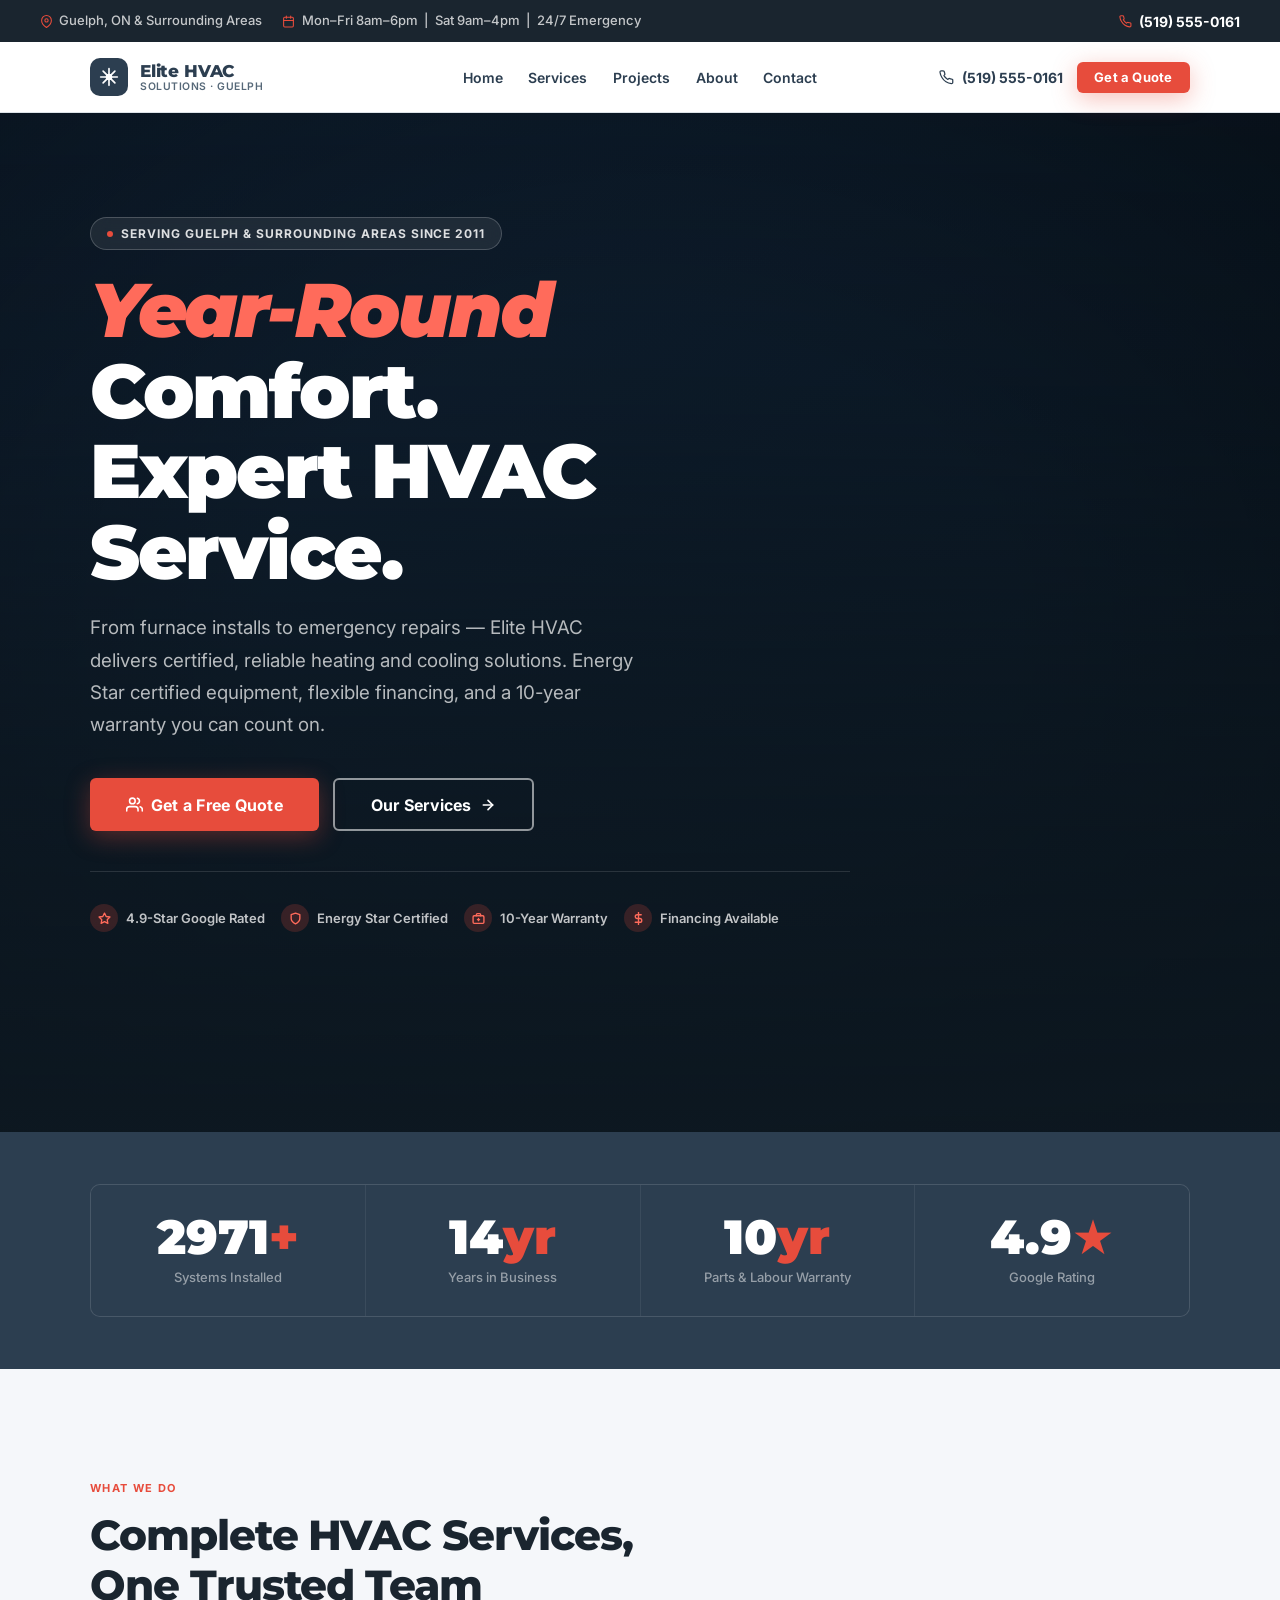
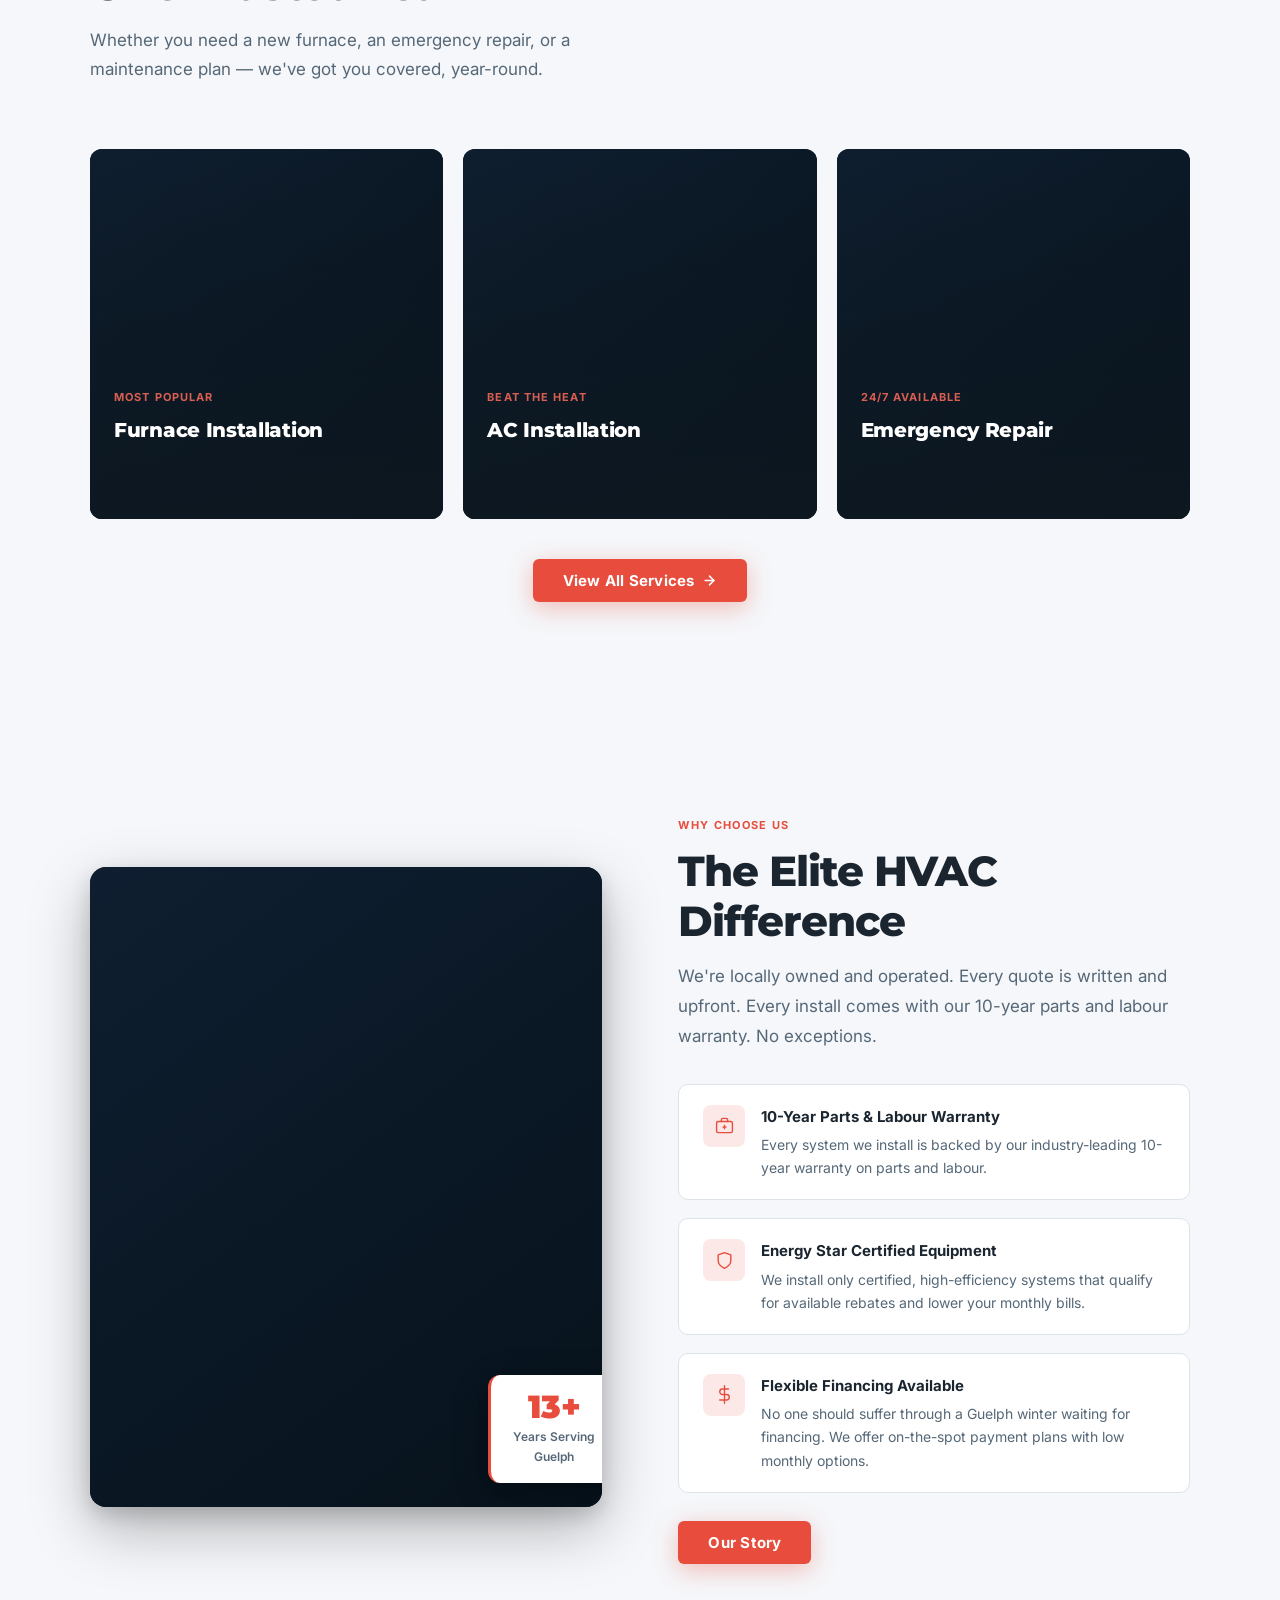
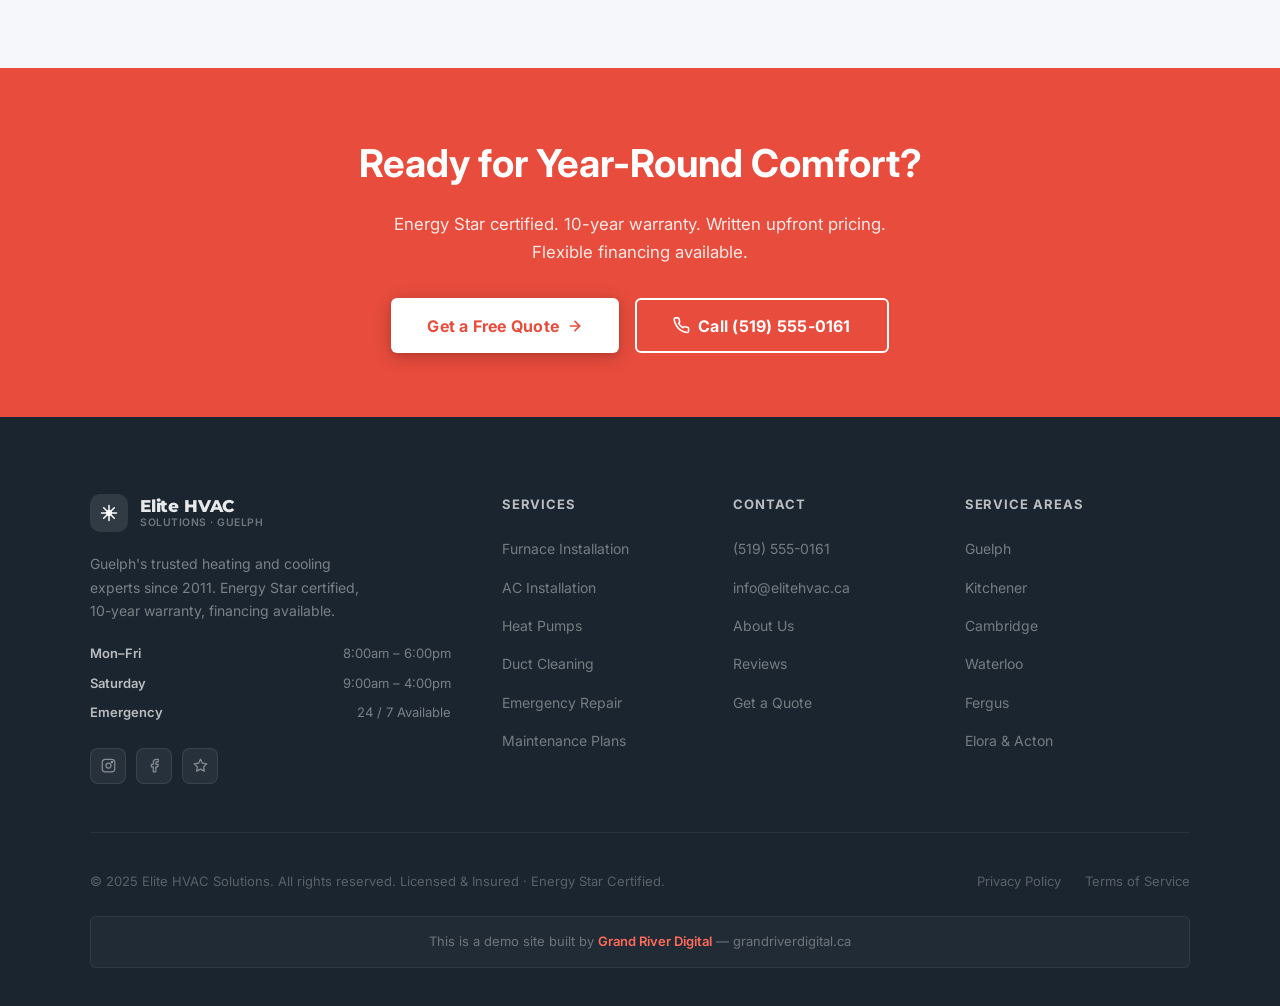
==== commit febb5c77: "fix: nav QA — replace href=/ with href=./ on root page; fix broken anchor IDs in about footer (#heat" ====
--- a/index.html
+++ b/index.html
@@ -40,7 +40,7 @@
 <!-- STICKY HEADER -->
 <header id="hdr">
   <div class="wrap hdr-inner">
-    <a href="/" class="logo" aria-label="Elite HVAC Solutions — home">
+    <a href="./" class="logo" aria-label="Elite HVAC Solutions — home">
       <div class="logo-icon" aria-hidden="true">
         <svg width="20" height="20" viewBox="0 0 24 24" fill="none" stroke="currentColor" stroke-width="2" stroke-linecap="round" stroke-linejoin="round">
           <path d="M12 2v20M2 12h20M4.93 4.93l14.14 14.14M19.07 4.93L4.93 19.07"/>
@@ -54,7 +54,7 @@
     </a>
 
     <nav class="desktop-nav" aria-label="Main navigation">
-      <a href="/">Home</a>
+      <a href="./">Home</a>
       <a href="services/">Services</a>
       <a href="projects/">Projects</a>
       <a href="about/">About</a>
@@ -77,7 +77,7 @@
 <!-- Mobile Nav Overlay -->
 <div id="mobile-nav" role="dialog" aria-modal="true" aria-label="Mobile navigation">
   <nav>
-    <a href="/" class="mobile-link">Home</a>
+    <a href="./" class="mobile-link">Home</a>
     <a href="services/" class="mobile-link">Services</a>
     <a href="projects/" class="mobile-link">Projects</a>
     <a href="about/" class="mobile-link">About</a>
@@ -286,7 +286,7 @@
   <div class="wrap">
     <div class="footer-grid">
       <div class="footer-brand">
-        <a href="/" class="logo" aria-label="Elite HVAC Solutions home">
+        <a href="./" class="logo" aria-label="Elite HVAC Solutions home">
           <div class="logo-icon" aria-hidden="true">
             <svg width="18" height="18" viewBox="0 0 24 24" fill="none" stroke="currentColor" stroke-width="2" stroke-linecap="round" stroke-linejoin="round">
               <path d="M12 2v20M2 12h20M4.93 4.93l14.14 14.14M19.07 4.93L4.93 19.07"/>
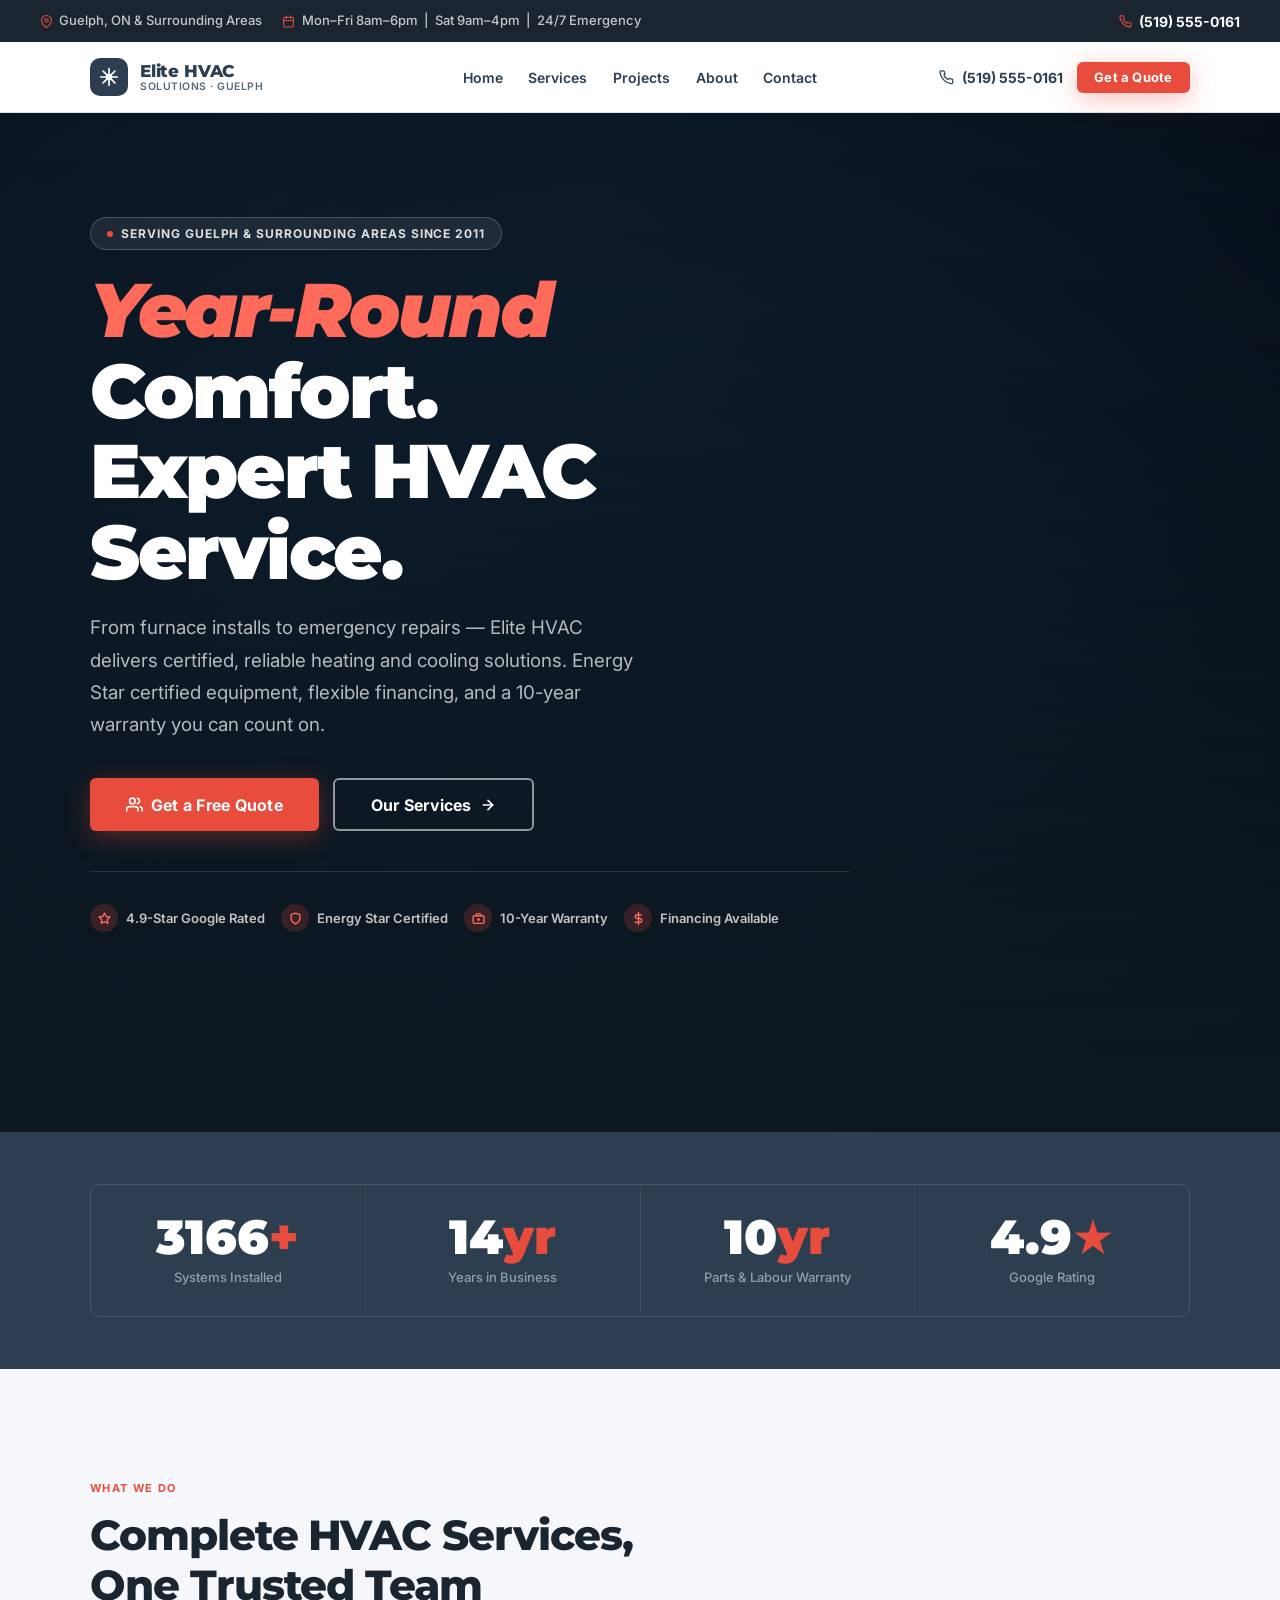
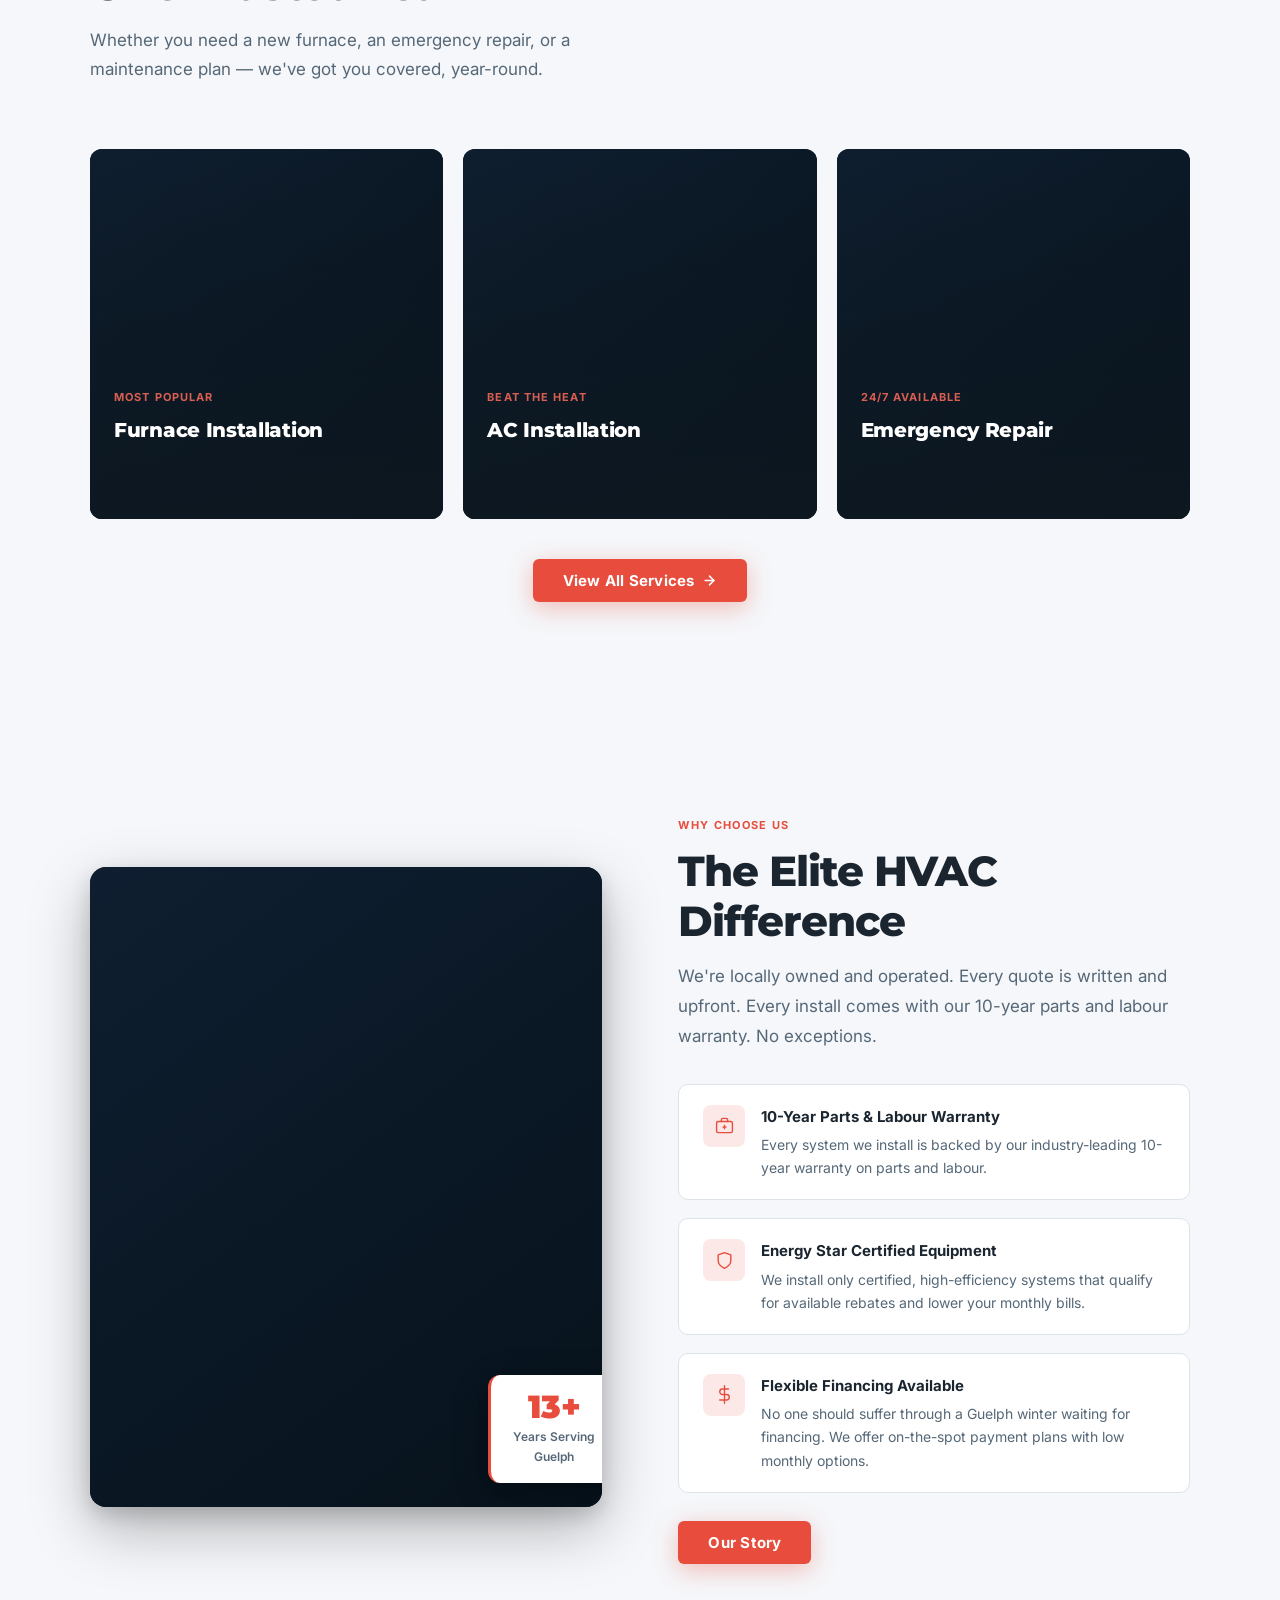
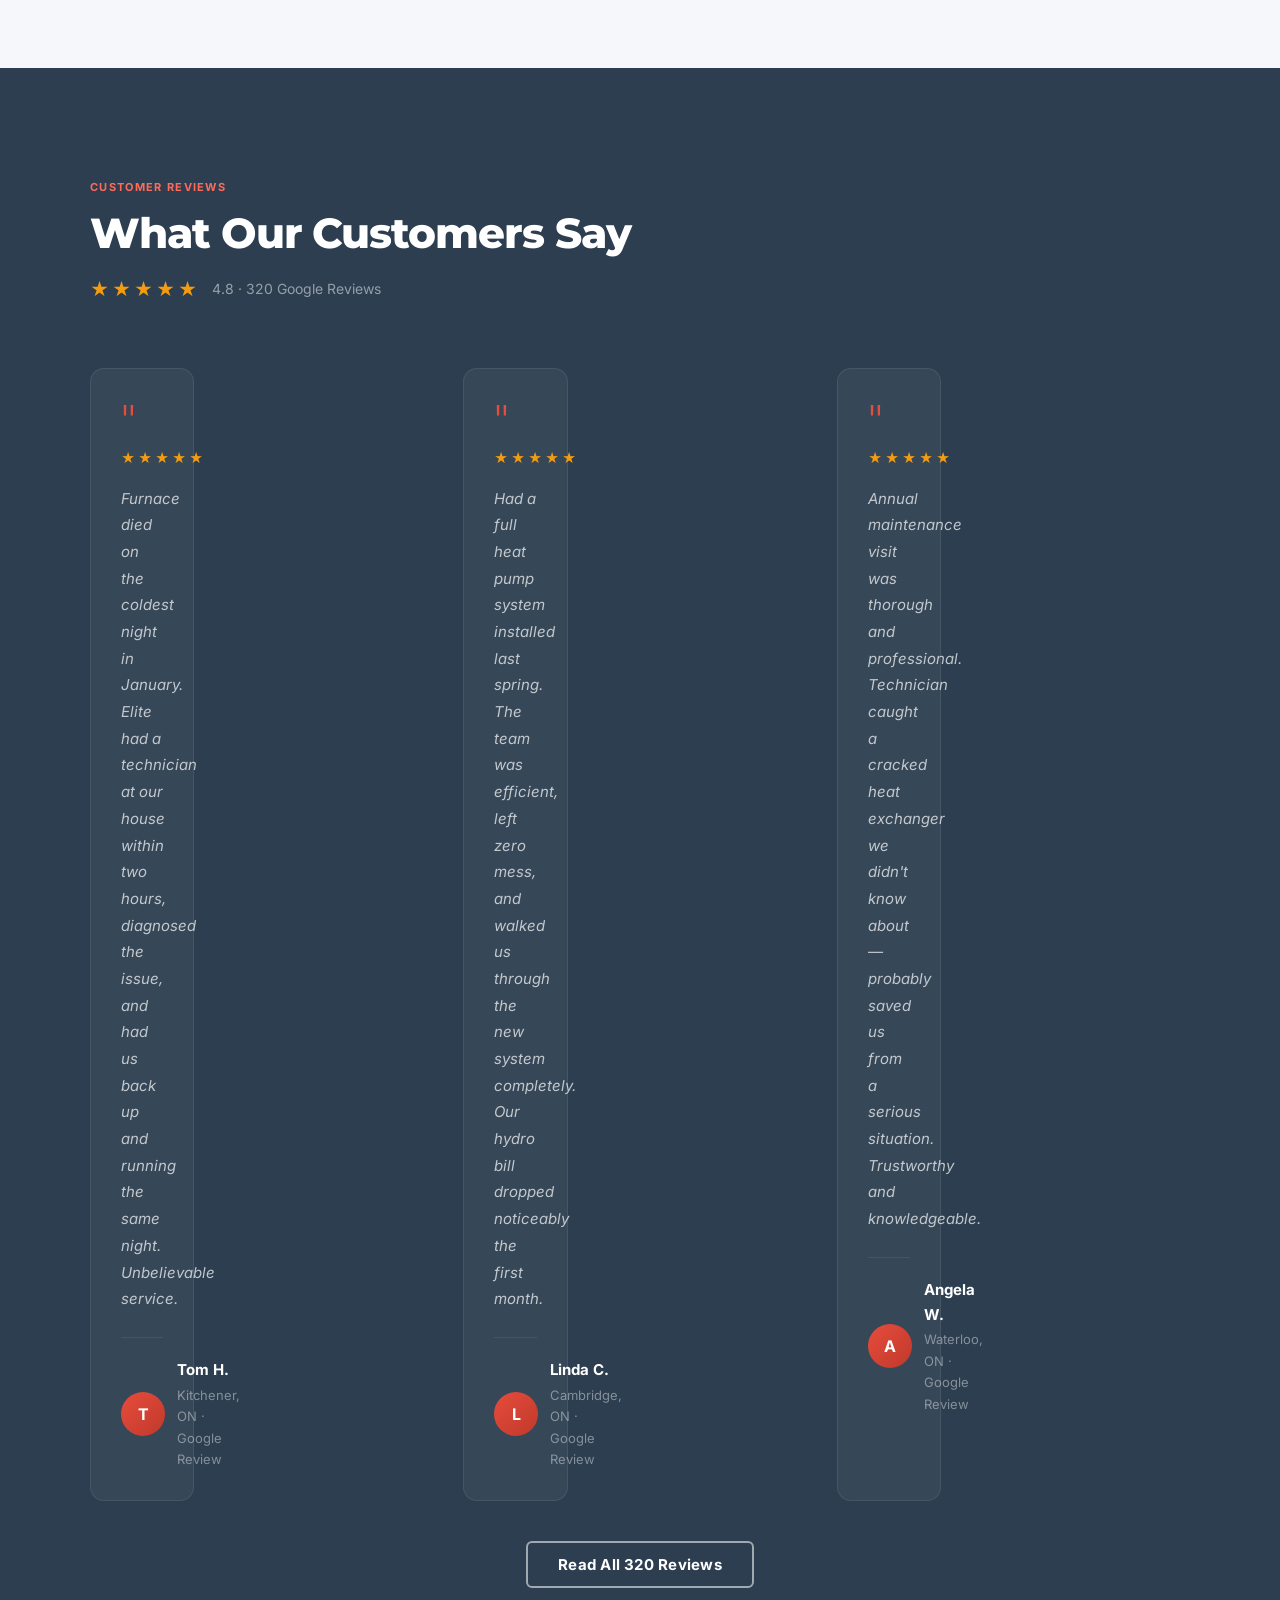
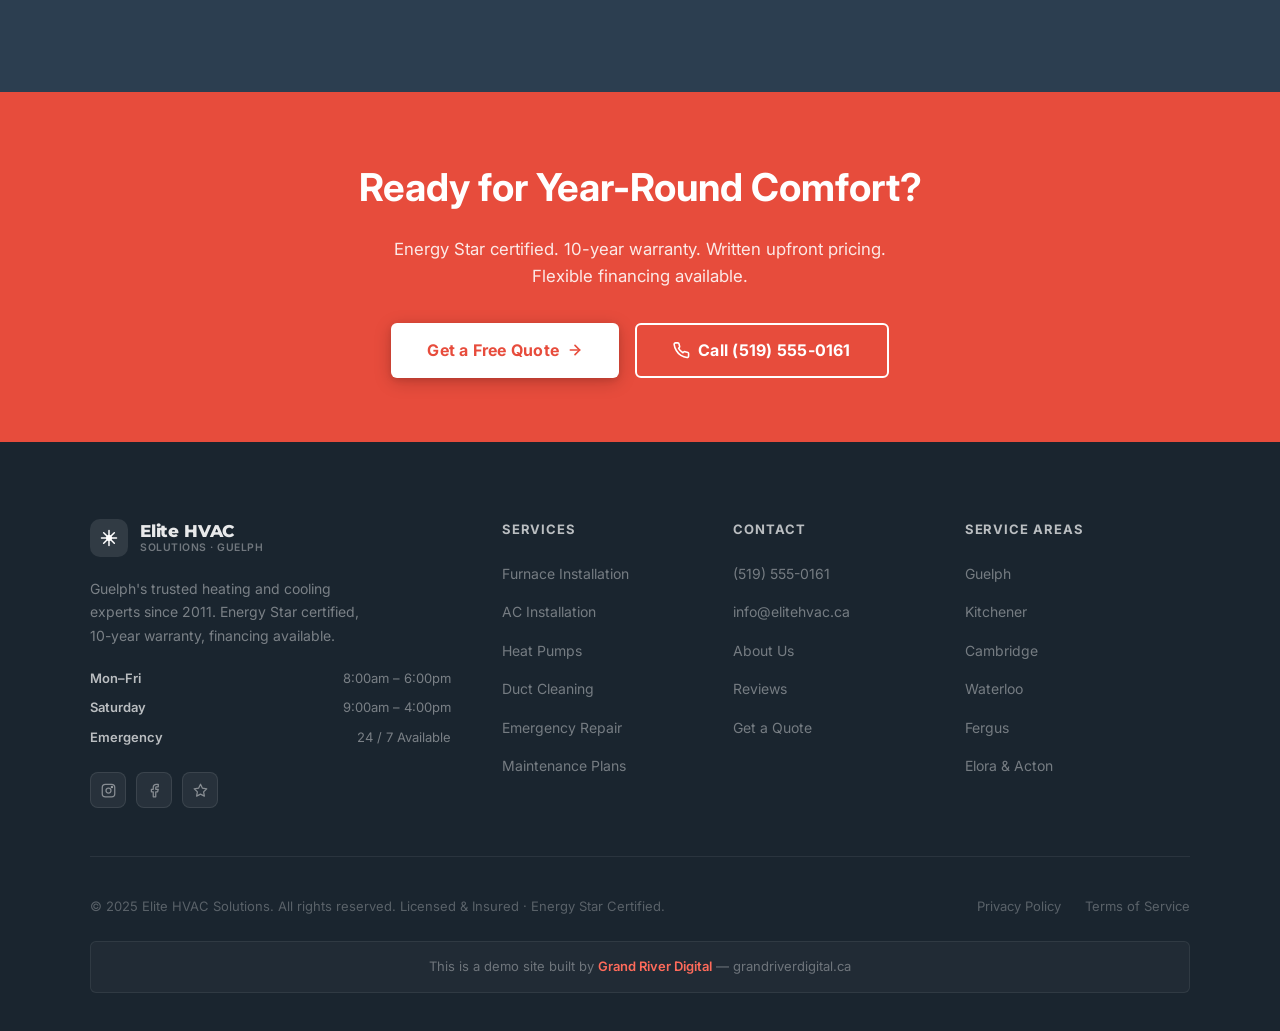
==== commit f914b6b1: "fix: final QA pass — add testimonials to homepage, GRD banner to all sub-pages" ====
--- a/index.html
+++ b/index.html
@@ -263,6 +263,54 @@
   </div>
 </section>
 
+<!-- TESTIMONIALS -->
+<section id="testimonials" aria-labelledby="reviews-title">
+  <div class="wrap">
+    <div class="section-head">
+      <div class="eyebrow lt sr">Customer Reviews</div>
+      <h2 class="section-title lt sr d1" id="reviews-title">What Our Customers Say</h2>
+      <div class="testimonials-intro">
+        <div class="rating-display sr d2">
+          <span class="stars">★★★★★</span>
+          <span class="rating-text">4.8 · 320 Google Reviews</span>
+        </div>
+      </div>
+    </div>
+    <div style="display:grid;grid-template-columns:repeat(auto-fit,minmax(280px,1fr));gap:1.25rem;">
+      <div class="testimonial-card sr d1">
+        <div class="t-quote" aria-hidden="true">"</div>
+        <div class="t-stars" aria-label="5 stars">★★★★★</div>
+        <p class="t-text">Furnace died on the coldest night in January. Elite had a technician at our house within two hours, diagnosed the issue, and had us back up and running the same night. Unbelievable service.</p>
+        <div class="t-author">
+          <div class="t-avatar" aria-hidden="true">T</div>
+          <div><div class="t-name">Tom H.</div><div class="t-loc">Kitchener, ON · Google Review</div></div>
+        </div>
+      </div>
+      <div class="testimonial-card sr d2">
+        <div class="t-quote" aria-hidden="true">"</div>
+        <div class="t-stars" aria-label="5 stars">★★★★★</div>
+        <p class="t-text">Had a full heat pump system installed last spring. The team was efficient, left zero mess, and walked us through the new system completely. Our hydro bill dropped noticeably the first month.</p>
+        <div class="t-author">
+          <div class="t-avatar" aria-hidden="true">L</div>
+          <div><div class="t-name">Linda C.</div><div class="t-loc">Cambridge, ON · Google Review</div></div>
+        </div>
+      </div>
+      <div class="testimonial-card sr d3">
+        <div class="t-quote" aria-hidden="true">"</div>
+        <div class="t-stars" aria-label="5 stars">★★★★★</div>
+        <p class="t-text">Annual maintenance visit was thorough and professional. Technician caught a cracked heat exchanger we didn't know about — probably saved us from a serious situation. Trustworthy and knowledgeable.</p>
+        <div class="t-author">
+          <div class="t-avatar" aria-hidden="true">A</div>
+          <div><div class="t-name">Angela W.</div><div class="t-loc">Waterloo, ON · Google Review</div></div>
+        </div>
+      </div>
+    </div>
+    <div style="margin-top:2.5rem;text-align:center;" class="sr d4">
+      <a href="about/#reviews" class="btn btn-outline">Read All 320 Reviews</a>
+    </div>
+  </div>
+</section>
+
 <!-- CTA BAND -->
 <section id="quote-band" style="background:var(--accent,#e07020);padding:4rem 0;">
   <div class="wrap" style="text-align:center;">
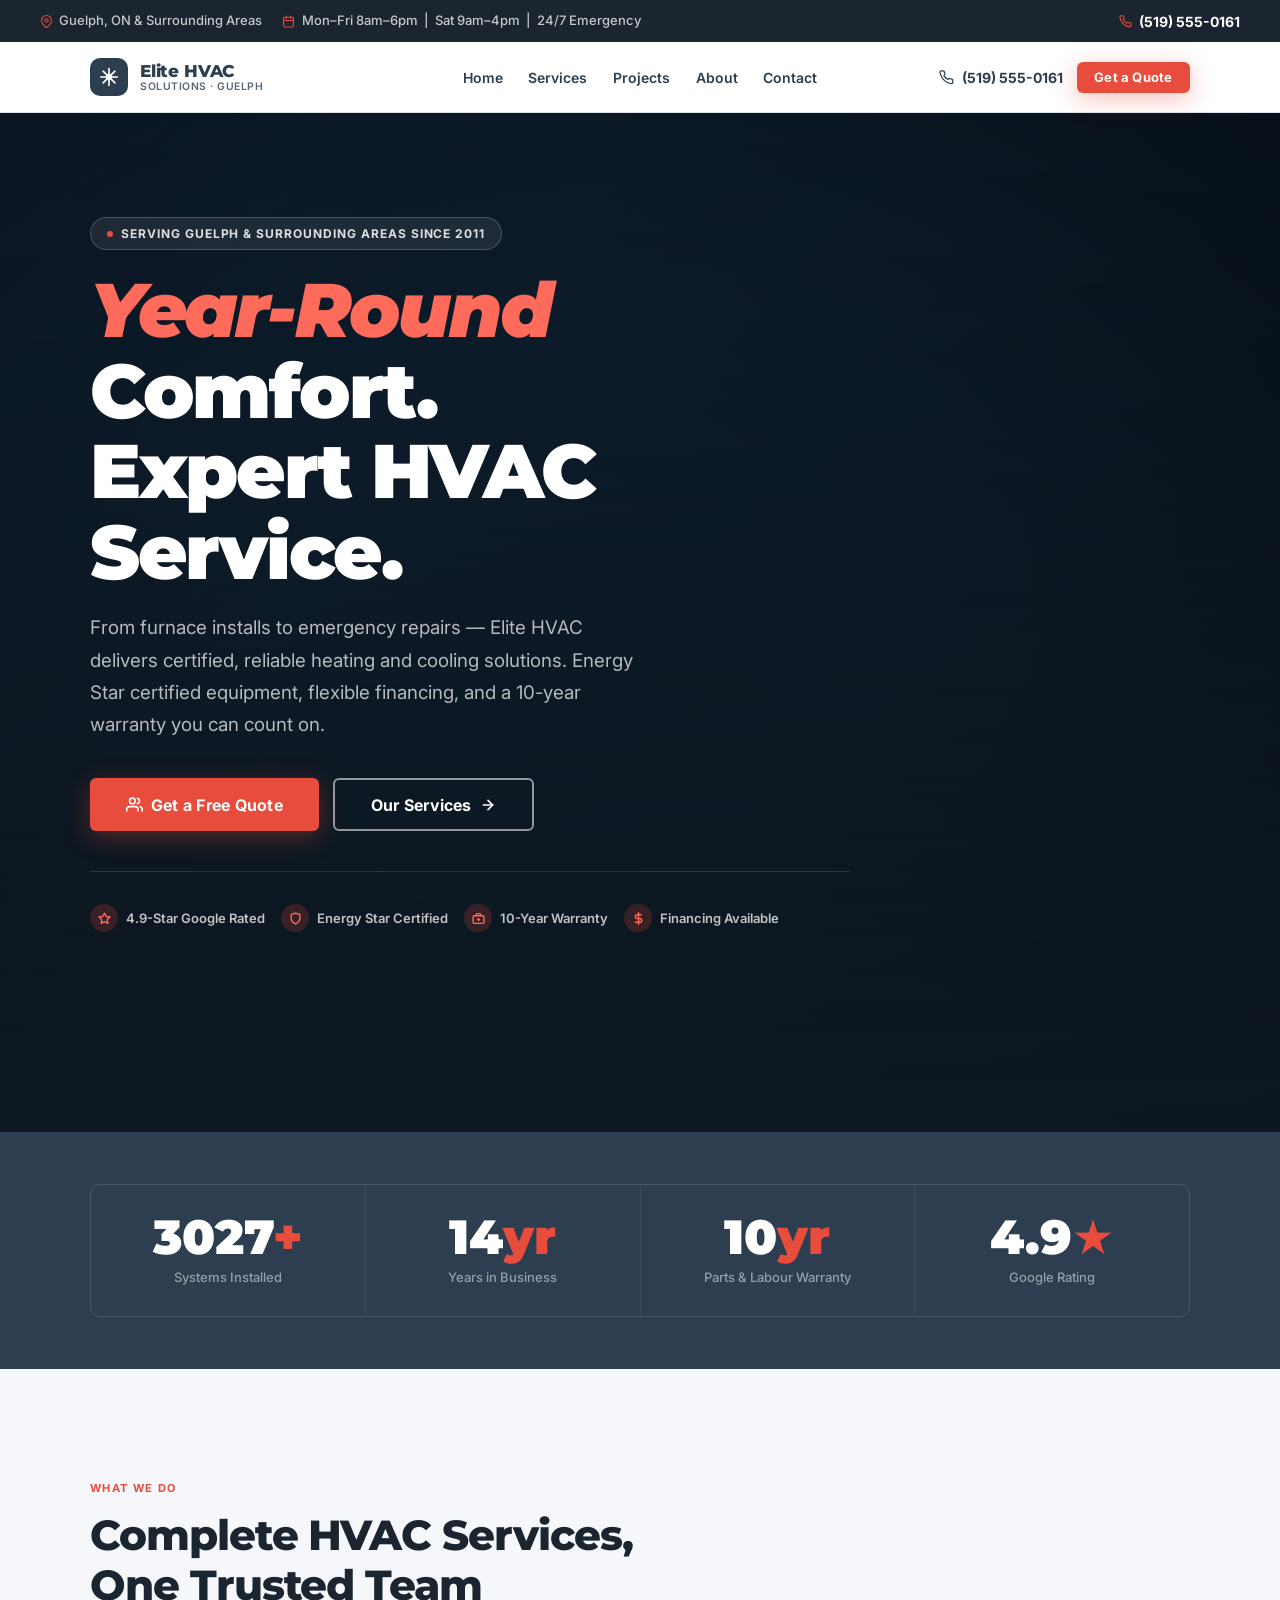
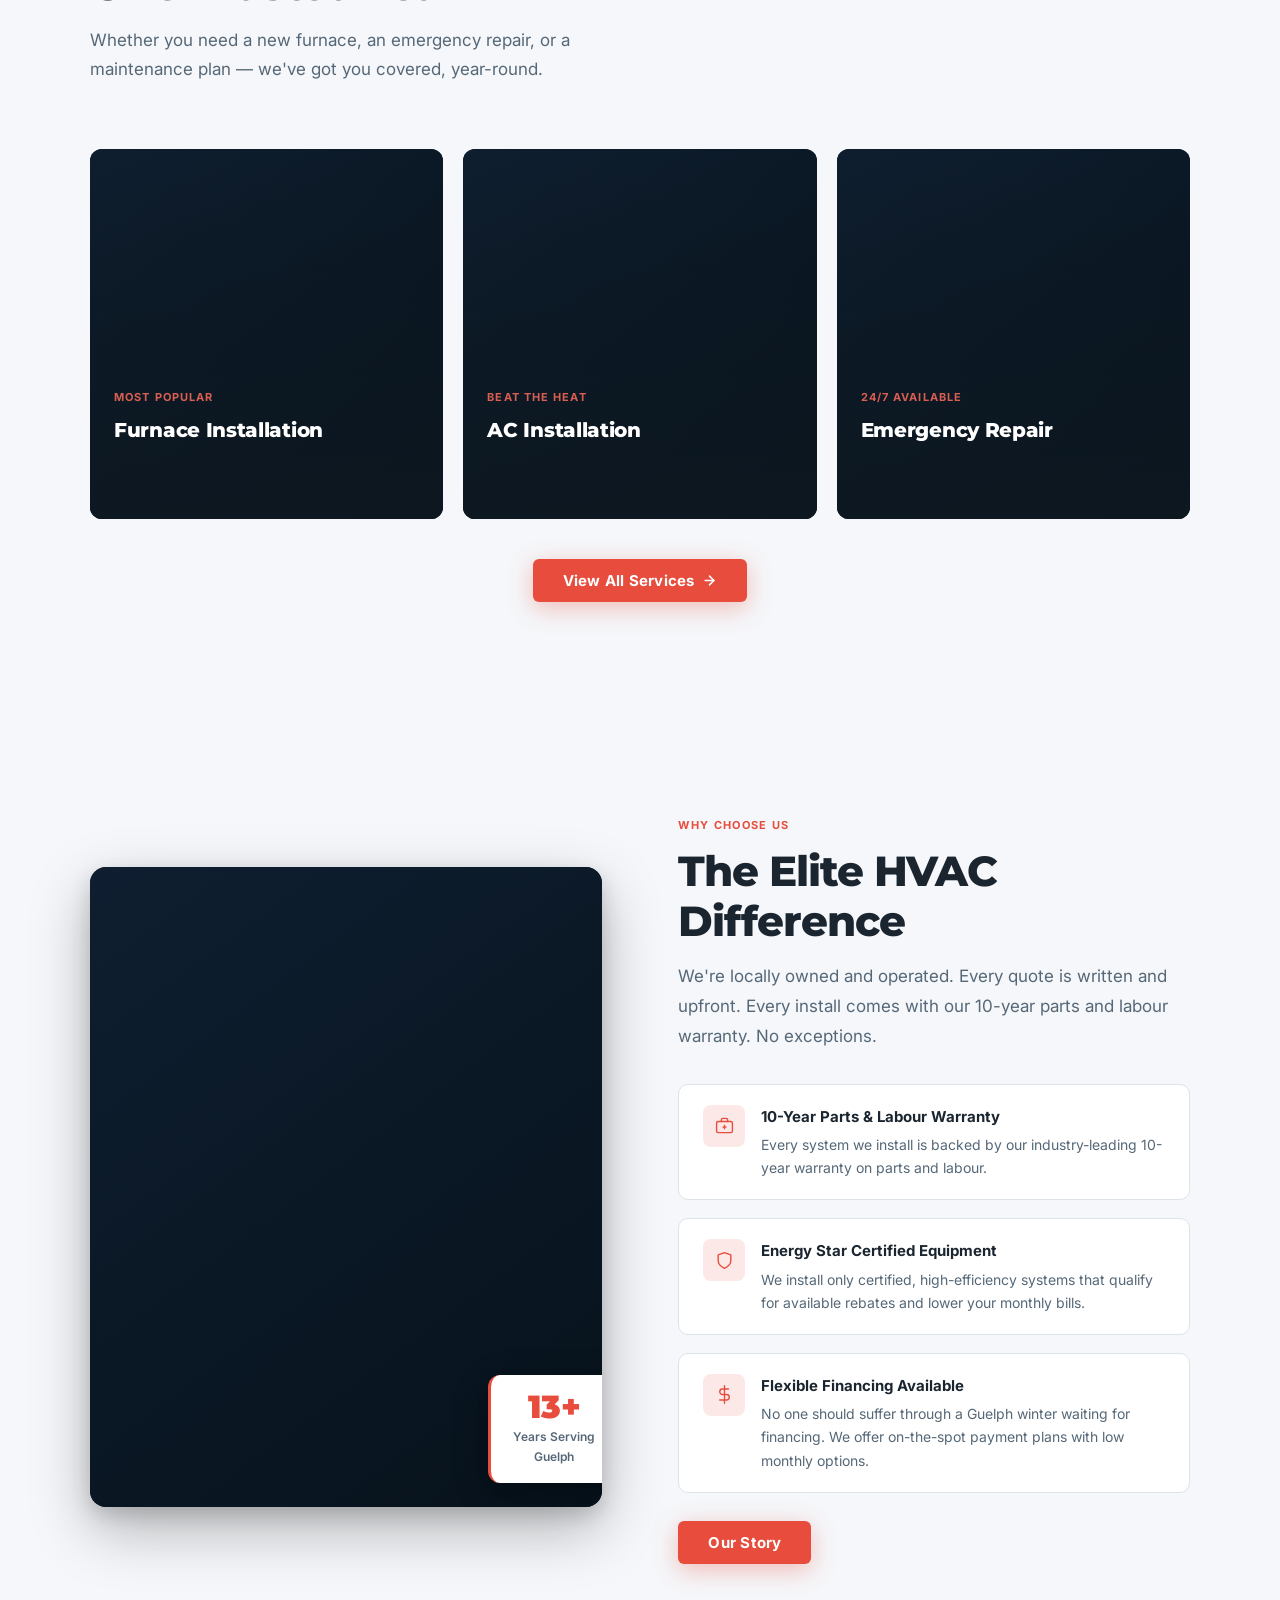
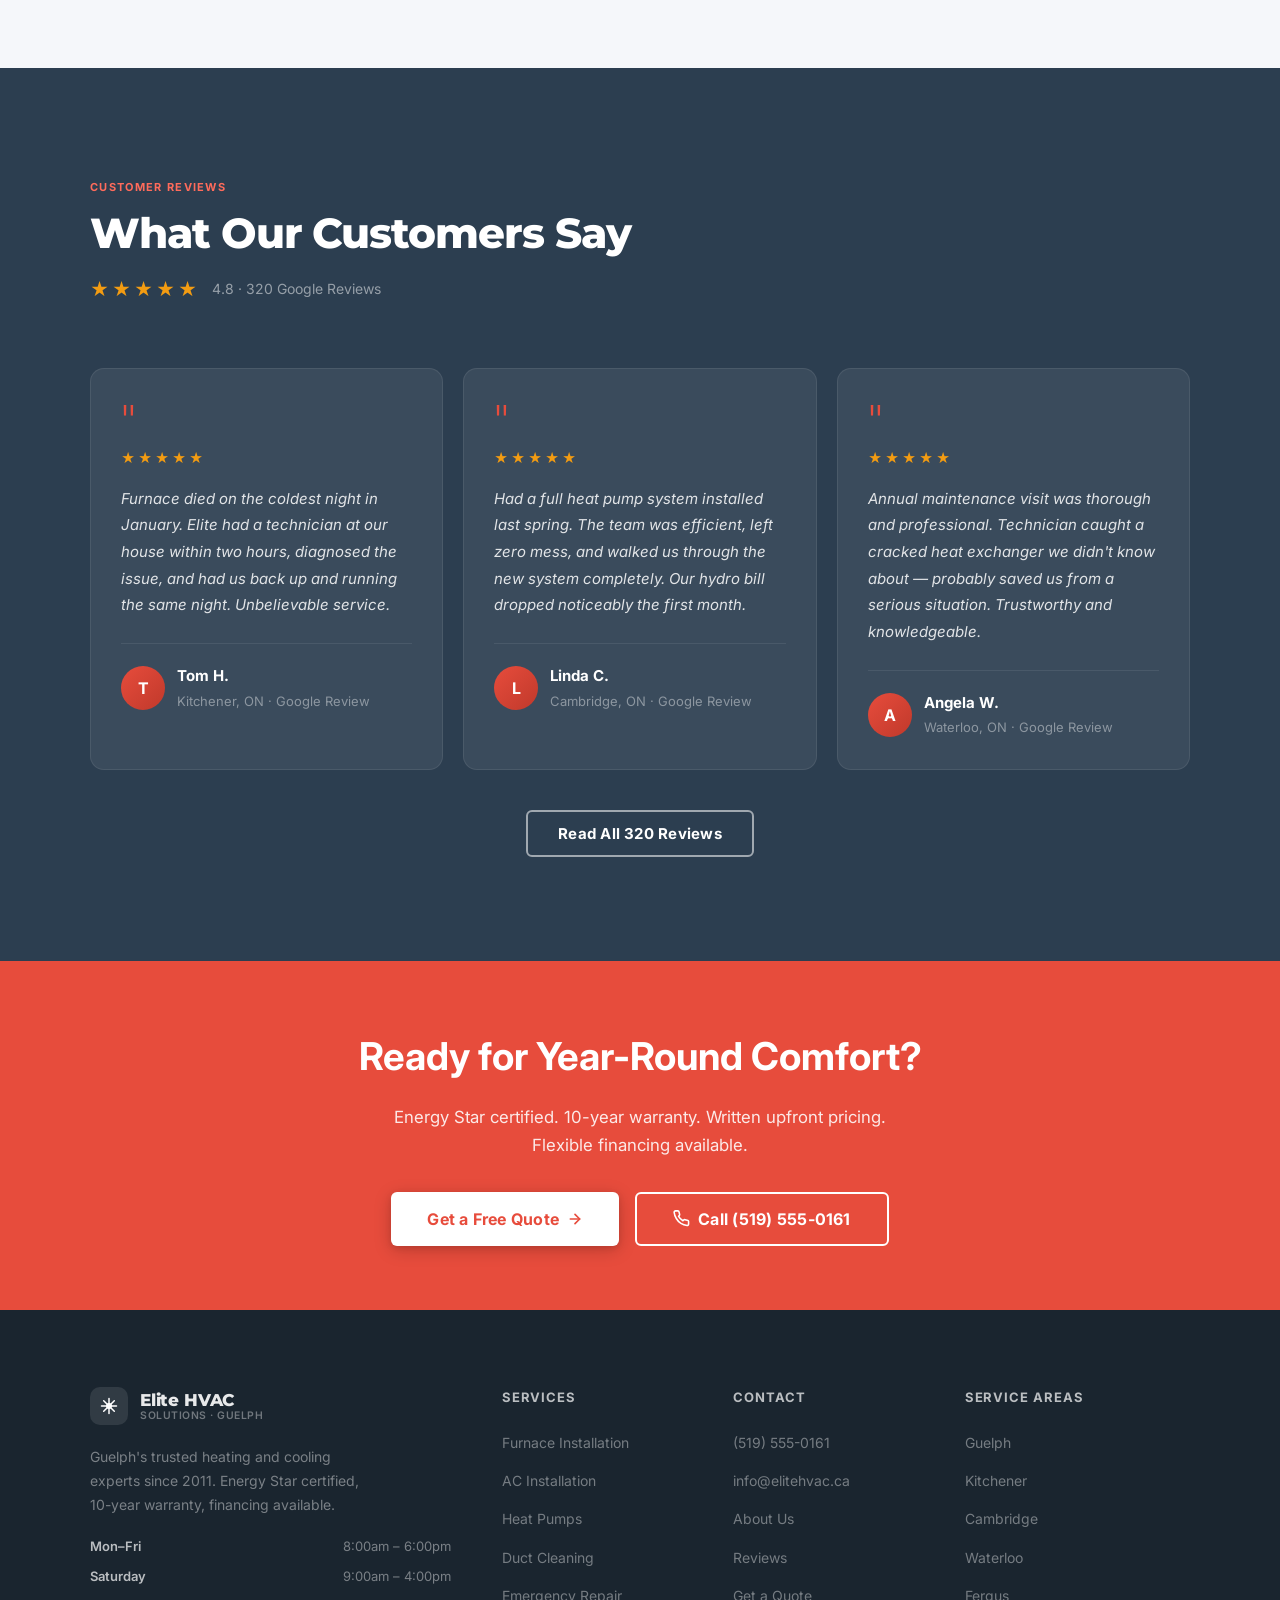
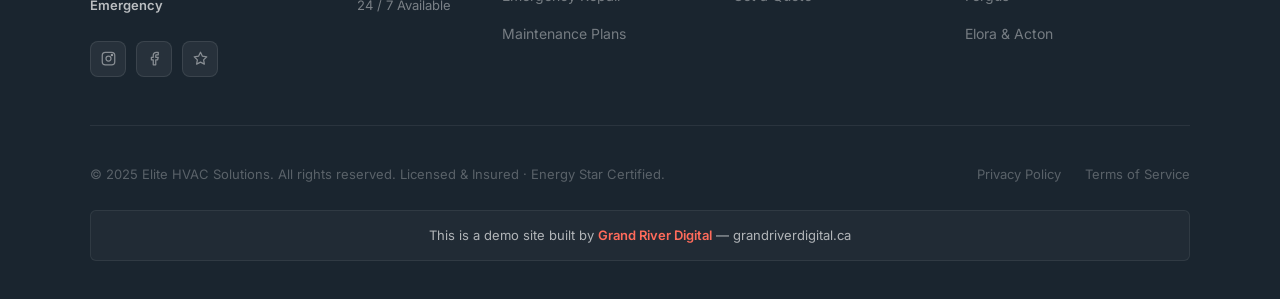
==== commit c7cd2bda: "fix: standardize testimonial grid — remove bad max-width% on grid items Root cause: .testimonial-car" ====
--- a/index.html
+++ b/index.html
@@ -276,7 +276,7 @@
         </div>
       </div>
     </div>
-    <div style="display:grid;grid-template-columns:repeat(auto-fit,minmax(280px,1fr));gap:1.25rem;">
+    <div class="testimonials-grid">
       <div class="testimonial-card sr d1">
         <div class="t-quote" aria-hidden="true">"</div>
         <div class="t-stars" aria-label="5 stars">★★★★★</div>
--- a/styles.css
+++ b/styles.css
@@ -897,19 +897,22 @@
   gap: 1.25rem;
   transition: transform .55s var(--ease);
 }
+.testimonials-grid {
+  display: grid;
+  grid-template-columns: repeat(auto-fit, minmax(280px, 1fr));
+  gap: 1.25rem;
+}
 .testimonial-card {
-  flex: 0 0 calc(33.333% - .85rem);
-  min-width: 0;
-  max-width: calc(33.333% - .85rem);
-  background: rgba(255,255,255,.05);
+  background: rgba(255,255,255,.07);
   border: 1px solid rgba(255,255,255,.08);
   border-radius: 14px;
   padding: 1.875rem;
-  flex-shrink: 0;
+  display: flex;
+  flex-direction: column;
   transition: background .25s, border-color .25s;
 }
 .testimonial-card:hover {
-  background: rgba(255,255,255,.08);
+  background: rgba(255,255,255,.10);
   border-color: rgba(231,76,60,.25);
 }
 .t-quote {
@@ -922,7 +925,7 @@
 .t-stars { color: #f39c12; font-size: .85rem; letter-spacing: 3px; margin-bottom: 1rem; }
 .t-text {
   font-size: .9375rem;
-  color: rgba(255,255,255,.7);
+  color: rgba(255,255,255,.85);
   line-height: 1.78;
   font-style: italic;
   margin-bottom: 1.5rem;
@@ -1267,7 +1270,7 @@
   margin-top: 1.5rem;
   text-align: center;
   font-size: .8125rem;
-  color: rgba(255,255,255,.35);
+  color: rgba(255,255,255,.65);
   padding: .875rem;
   border: 1px solid rgba(255,255,255,.07);
   border-radius: var(--r);
@@ -1304,11 +1307,6 @@
   .gallery-grid  { grid-template-columns: repeat(3, 1fr); }
   .gallery-grid .featured { grid-column: span 1; grid-row: span 1; }
   .gallery-grid .wide     { grid-column: span 1; }
-  .testimonial-card {
-    flex: 0 0 calc(50% - .625rem);
-    min-width: 0;
-    max-width: calc(50% - .625rem);
-  }
 }
 @media (max-width: 820px) {
   .why-grid   { grid-template-columns: 1fr; }
@@ -1331,7 +1329,6 @@
   .hero-ctas .btn { width: 100%; justify-content: center; }
   .form-row { grid-template-columns: 1fr; }
   .footer-grid { grid-template-columns: 1fr; }
-  .testimonial-card { flex: 0 0 90%; min-width: 0; max-width: 90%; }
   #topbar { justify-content: center; }
 }
 
@@ -1365,3 +1362,1020 @@
 .why-img img  { min-height: 200px; }
 .about-img-main img { min-height: 200px; }
 .about-img-accent img { min-height: 120px; }
+
+
+/* ============================================================
+   SUBPAGE COMPONENT STYLES
+   Added to support about/services/projects/contact pages
+   ============================================================ */
+
+/* ── Missing tokens ── */
+:root {
+  --p:       var(--accent);
+  --p-dk:    var(--accent-dk);
+  --p-gl:    var(--accent-gl);
+  --sh-p:    var(--sh-a, var(--sh-md));
+  --red:     #dc2626;
+  --ink-50:  #f9fafb;
+  --ink-100: #f3f4f6;
+  --ink-200: #e5e7eb;
+  --ink-300: #d1d5db;
+  --ink-400: #9ca3af;
+  --ink-500: #6b7280;
+  --ink-600: #4b5563;
+  --ink-700: #374151;
+  --ink-800: #1f2937;
+  --ink-900: #111827;
+}
+
+/* ── Container alias (= .wrap) ── */
+.container {
+  width: 100%;
+  max-width: var(--max);
+  margin-inline: auto;
+  padding-inline: var(--pad);
+}
+
+/* ── Skip link ── */
+.skip-link {
+  position: absolute;
+  left: -9999px;
+  top: auto;
+  width: 1px;
+  height: 1px;
+  overflow: hidden;
+}
+.skip-link:focus {
+  position: fixed;
+  top: 0;
+  left: 0;
+  width: auto;
+  height: auto;
+  overflow: visible;
+  background: var(--p);
+  color: #fff;
+  padding: .75rem 1.5rem;
+  z-index: 9999;
+  font-weight: 700;
+}
+
+/* ── Mobile nav links (inside #mobile-nav) ── */
+.mobile-link {
+  display: block;
+  font-family: var(--fd);
+  font-size: 1.4rem;
+  font-weight: 700;
+  color: #fff;
+  text-decoration: none;
+  padding: .75rem 0;
+  border-bottom: 1px solid rgba(255,255,255,.12);
+  transition: color .2s;
+}
+.mobile-link:hover { color: var(--accent); }
+
+/* ── Button aliases (BEM → kebab) ── */
+.btn--accent  { background: var(--p); color: #fff; box-shadow: var(--sh-p); }
+.btn--accent:hover { background: var(--p-dk); box-shadow: var(--sh-lg); transform: translateY(-1px); }
+.btn--primary { background: var(--p); color: #fff; box-shadow: var(--sh-p); }
+.btn--primary:hover { background: var(--p-dk); transform: translateY(-1px); }
+.btn--ghost  { background: transparent; color: #fff; border: 2px solid rgba(255,255,255,.55); }
+.btn--ghost:hover { background: rgba(255,255,255,.1); border-color: #fff; }
+.btn--white  { background: #fff; color: var(--p); }
+.btn--white:hover { background: #f1f5f9; }
+.btn--lg     { padding: 1.05rem 2.25rem; font-size: 1rem; }
+.btn--sm     { padding: .55rem 1.1rem; font-size: .8125rem; }
+
+/* ── Page hero (subpage banner) ── */
+.page-hero {
+  background: linear-gradient(135deg, var(--navy-dk, #0d1a2a) 0%, var(--navy, #1a3a5c) 100%);
+  padding: clamp(3rem, 7vw, 5rem) 0 clamp(2.5rem, 6vw, 4rem);
+  color: #fff;
+}
+.page-hero__inner { }
+.page-hero__badge {
+  display: inline-block;
+  background: var(--p-gl, rgba(255,255,255,.12));
+  color: var(--accent);
+  font-size: .6875rem;
+  font-weight: 700;
+  letter-spacing: .1em;
+  text-transform: uppercase;
+  padding: .35rem .85rem;
+  border-radius: 999px;
+  margin-bottom: 1rem;
+}
+.page-hero h1 {
+  font-family: var(--fd);
+  font-size: clamp(1.9rem, 5vw, 3rem);
+  font-weight: 800;
+  line-height: 1.15;
+  margin-bottom: 1rem;
+  color: #fff;
+}
+.page-hero h1 span { color: var(--accent); }
+.page-hero__sub {
+  font-size: 1.0625rem;
+  color: rgba(255,255,255,.78);
+  max-width: 620px;
+  line-height: 1.7;
+}
+
+/* ── Breadcrumb ── */
+.breadcrumb {
+  display: flex;
+  align-items: center;
+  gap: .4rem;
+  font-size: .8125rem;
+  color: rgba(255,255,255,.6);
+  margin-bottom: 1.25rem;
+}
+.breadcrumb a {
+  color: rgba(255,255,255,.7);
+  text-decoration: none;
+  transition: color .2s;
+}
+.breadcrumb a:hover { color: #fff; }
+.breadcrumb__sep { opacity: .4; }
+.breadcrumb span[aria-current] { color: rgba(255,255,255,.9); }
+
+/* ── Generic section wrappers ── */
+.section {
+  padding: clamp(3.5rem, 8vw, 6rem) 0;
+}
+.section--light {
+  background: var(--light, #f4f8fc);
+}
+.section--dark {
+  background: var(--navy-dk, #0d1a2a);
+  color: #fff;
+}
+.section--dark .section-heading,
+.section--dark h2,
+.section--dark h3 { color: #fff; }
+.section--dark p { color: rgba(255,255,255,.78); }
+
+/* ── Section header (centered title area) ── */
+.section-header {
+  text-align: center;
+  margin-bottom: clamp(2rem, 5vw, 3rem);
+}
+.section-heading {
+  font-family: var(--fd);
+  font-size: clamp(1.75rem, 4vw, 2.5rem);
+  font-weight: 800;
+  color: var(--text);
+  line-height: 1.2;
+  margin-bottom: .75rem;
+}
+.section-heading span { color: var(--p); }
+.section-heading--lt { color: #fff; }
+.section-sub--center {
+  text-align: center;
+  max-width: 580px;
+  margin-inline: auto;
+  color: var(--text-lt);
+  font-size: 1.0625rem;
+  line-height: 1.7;
+}
+.section-sub--lt { color: rgba(255,255,255,.75); }
+.eyebrow--lt { color: rgba(255,255,255,.55); }
+
+/* ── Service cards (svc-card) ── */
+.svc-card {
+  background: #fff;
+  border: 1px solid var(--border);
+  border-radius: var(--r);
+  box-shadow: var(--sh-sm);
+  transition: transform .25s var(--ease), box-shadow .25s var(--ease);
+  overflow: hidden;
+}
+.svc-card:hover {
+  transform: translateY(-3px);
+  box-shadow: var(--sh-md);
+}
+.svc-card__body {
+  padding: 1.75rem;
+}
+.svc-card__icon {
+  width: 48px;
+  height: 48px;
+  display: flex;
+  align-items: center;
+  justify-content: center;
+  background: var(--p-gl);
+  border-radius: var(--r);
+  color: var(--p);
+  margin-bottom: 1rem;
+}
+.svc-card__badge {
+  display: inline-block;
+  background: var(--p-gl);
+  color: var(--p);
+  font-size: .6875rem;
+  font-weight: 700;
+  letter-spacing: .08em;
+  text-transform: uppercase;
+  padding: .25rem .65rem;
+  border-radius: 4px;
+  margin-bottom: .75rem;
+}
+.svc-card h3 {
+  font-family: var(--fd);
+  font-size: 1.125rem;
+  font-weight: 700;
+  margin-bottom: .5rem;
+  color: var(--text);
+}
+.svc-card p {
+  font-size: .9375rem;
+  color: var(--text-lt);
+  line-height: 1.65;
+  margin-bottom: 1rem;
+}
+.svc-card__link {
+  display: inline-flex;
+  align-items: center;
+  gap: .35rem;
+  font-size: .875rem;
+  font-weight: 600;
+  color: var(--p);
+  text-decoration: none;
+  transition: gap .2s;
+}
+.svc-card__link:hover { gap: .6rem; }
+
+/* ── Service detail (alternating 2-col) ── */
+.svc-detail {
+  display: grid;
+  grid-template-columns: 1fr 1fr;
+  gap: clamp(2rem, 5vw, 4rem);
+  align-items: center;
+  margin-bottom: clamp(3rem, 7vw, 5rem);
+}
+.svc-detail__img {
+  border-radius: calc(var(--r) * 2);
+  overflow: hidden;
+  aspect-ratio: 4/3;
+  background: var(--ink-200);
+}
+.svc-detail__img img {
+  width: 100%;
+  height: 100%;
+  object-fit: cover;
+  display: block;
+}
+.svc-detail h2 {
+  font-family: var(--fd);
+  font-size: clamp(1.4rem, 3vw, 1.875rem);
+  font-weight: 800;
+  color: var(--text);
+  margin-bottom: .75rem;
+}
+.svc-detail p {
+  font-size: 1rem;
+  color: var(--text-md);
+  line-height: 1.75;
+  margin-bottom: 1.25rem;
+}
+.svc-detail__badge {
+  display: inline-block;
+  background: var(--p-gl);
+  color: var(--p);
+  font-size: .6875rem;
+  font-weight: 700;
+  letter-spacing: .08em;
+  text-transform: uppercase;
+  padding: .25rem .65rem;
+  border-radius: 4px;
+  margin-bottom: .85rem;
+}
+@media (max-width: 768px) {
+  .svc-detail {
+    grid-template-columns: 1fr;
+  }
+  .svc-detail[style*="direction:rtl"] {
+    direction: ltr !important;
+  }
+}
+
+/* ── Service list ── */
+.svc-list {
+  list-style: none;
+  padding: 0;
+  margin: 0 0 1.5rem;
+}
+.svc-list li {
+  display: flex;
+  align-items: flex-start;
+  gap: .6rem;
+  font-size: .9375rem;
+  color: var(--text-md);
+  padding: .45rem 0;
+  border-bottom: 1px solid var(--border-lt, #eef3f9);
+  line-height: 1.5;
+}
+.svc-list li::before {
+  content: "✓";
+  color: var(--p);
+  font-weight: 700;
+  flex-shrink: 0;
+  margin-top: .05em;
+}
+
+/* ── FAQ accordion ── */
+.faq-list {
+  max-width: 780px;
+  margin-inline: auto;
+}
+.faq-item {
+  border-bottom: 1px solid var(--border, #dde8f2);
+}
+.faq-trigger {
+  width: 100%;
+  display: flex;
+  align-items: center;
+  justify-content: space-between;
+  gap: 1rem;
+  background: none;
+  border: none;
+  padding: 1.25rem 0;
+  font-family: var(--fd);
+  font-size: 1rem;
+  font-weight: 700;
+  color: var(--text);
+  cursor: pointer;
+  text-align: left;
+  transition: color .2s;
+}
+.faq-trigger:hover { color: var(--p); }
+.faq-trigger[aria-expanded="true"] { color: var(--p); }
+.faq-chevron {
+  font-size: .7rem;
+  transition: transform .25s var(--ease);
+  flex-shrink: 0;
+  color: var(--text-lt);
+}
+.faq-trigger[aria-expanded="true"] .faq-chevron {
+  transform: rotate(180deg);
+  color: var(--p);
+}
+.faq-body-wrap {
+  overflow: hidden;
+  max-height: 0;
+  transition: max-height .3s var(--ease);
+}
+.faq-body-wrap[aria-expanded="true"],
+.faq-body-wrap:not([hidden]) {
+  max-height: 500px;
+}
+.faq-body-inner {
+  padding-bottom: 1.25rem;
+}
+.faq-body {
+  font-size: .9375rem;
+  color: var(--text-lt);
+  line-height: 1.75;
+}
+
+/* ── Final CTA section ── */
+.final-cta {
+  background: linear-gradient(135deg, var(--navy-dk, #0d1a2a) 0%, var(--navy, #1a3a5c) 100%);
+  padding: clamp(4rem, 9vw, 6.5rem) 0;
+  text-align: center;
+  color: #fff;
+}
+.final-cta__inner {
+  max-width: 600px;
+  margin-inline: auto;
+}
+.final-cta h2 {
+  font-family: var(--fd);
+  font-size: clamp(1.75rem, 4.5vw, 2.5rem);
+  font-weight: 800;
+  color: #fff;
+  line-height: 1.2;
+  margin-bottom: 1rem;
+}
+.final-cta h2 span { color: var(--accent); }
+.final-cta p {
+  font-size: 1.0625rem;
+  color: rgba(255,255,255,.78);
+  line-height: 1.7;
+  margin-bottom: 1.5rem;
+}
+.final-cta__phone {
+  display: block;
+  font-family: var(--fd);
+  font-size: clamp(1.75rem, 4vw, 2.25rem);
+  font-weight: 800;
+  color: var(--accent);
+  text-decoration: none;
+  margin-bottom: 1.75rem;
+}
+.final-cta__btns {
+  display: flex;
+  gap: 1rem;
+  justify-content: center;
+  flex-wrap: wrap;
+  margin-bottom: 1.5rem;
+}
+
+/* ── Cert pill ── */
+.cert-pill {
+  display: inline-flex;
+  align-items: center;
+  gap: .5rem;
+  background: rgba(255,255,255,.1);
+  border: 1px solid rgba(255,255,255,.2);
+  border-radius: 999px;
+  padding: .5rem 1rem;
+  font-size: .8125rem;
+  color: rgba(255,255,255,.82);
+}
+
+/* ── Values grid ── */
+.values-grid {
+  display: grid;
+  grid-template-columns: repeat(auto-fit, minmax(270px, 1fr));
+  gap: 1.5rem;
+}
+.val-card {
+  background: #fff;
+  border: 1px solid var(--border, #dde8f2);
+  border-radius: var(--r);
+  padding: 1.75rem;
+  box-shadow: var(--sh-sm);
+  transition: transform .25s, box-shadow .25s;
+}
+.val-card:hover {
+  transform: translateY(-3px);
+  box-shadow: var(--sh-md);
+}
+.val-card__ico {
+  width: 48px;
+  height: 48px;
+  display: flex;
+  align-items: center;
+  justify-content: center;
+  background: var(--p-gl);
+  border-radius: var(--r);
+  color: var(--p);
+  margin-bottom: 1rem;
+}
+.val-card h3 {
+  font-family: var(--fd);
+  font-size: 1.0625rem;
+  font-weight: 700;
+  color: var(--text);
+  margin-bottom: .5rem;
+}
+.val-card p {
+  font-size: .9375rem;
+  color: var(--text-lt);
+  line-height: 1.65;
+}
+
+/* ── Credentials badge (on image) ── */
+.cred-badge {
+  display: flex;
+  align-items: center;
+  gap: .75rem;
+  background: rgba(255,255,255,.95);
+  backdrop-filter: blur(8px);
+  border-radius: var(--r);
+  padding: .85rem 1.1rem;
+  box-shadow: var(--sh-md);
+  color: var(--text);
+}
+.cred-badge svg { color: var(--p); flex-shrink: 0; }
+.cred-badge strong {
+  display: block;
+  font-size: .875rem;
+  font-weight: 700;
+  color: var(--text);
+}
+.cred-badge span {
+  font-size: .75rem;
+  color: var(--text-lt);
+}
+
+/* ── Why image extras ── */
+.why-img {
+  position: relative;
+}
+.why-img__overlay {
+  position: absolute;
+  inset: 0;
+  background: linear-gradient(to bottom, transparent 50%, rgba(0,0,0,.35) 100%);
+  border-radius: inherit;
+  pointer-events: none;
+}
+.why-img__foot {
+  position: absolute;
+  bottom: 1.25rem;
+  left: 1.25rem;
+  right: 1.25rem;
+}
+
+/* ── Emergency panel ── */
+.emrg-panel {
+  display: flex;
+  align-items: center;
+  justify-content: space-between;
+  gap: 1rem;
+  flex-wrap: wrap;
+  background: #fff8f0;
+  border: 1px solid #fcd3a5;
+  border-left: 4px solid var(--p);
+  border-radius: var(--r);
+  padding: 1.1rem 1.4rem;
+  margin-bottom: 2.5rem;
+}
+.emrg-panel strong {
+  display: block;
+  font-size: .9375rem;
+  font-weight: 700;
+  color: var(--text);
+  margin-bottom: .2rem;
+}
+.emrg-panel span {
+  font-size: .875rem;
+  color: var(--text-lt);
+}
+
+/* ── Contact layout ── */
+.contact-layout {
+  display: grid;
+  grid-template-columns: 1fr 360px;
+  gap: clamp(2rem, 5vw, 4rem);
+  align-items: start;
+}
+@media (max-width: 900px) {
+  .contact-layout { grid-template-columns: 1fr; }
+}
+
+/* ── Form card ── */
+.form-card {
+  background: #fff;
+  border: 1px solid var(--border);
+  border-radius: calc(var(--r) * 2);
+  padding: 2rem;
+  box-shadow: var(--sh-md);
+}
+.form-label {
+  display: block;
+  font-size: .8125rem;
+  font-weight: 600;
+  color: var(--text-md);
+  margin-bottom: .4rem;
+}
+.form-input {
+  display: block;
+  width: 100%;
+  padding: .7rem 1rem;
+  border: 1px solid var(--border);
+  border-radius: var(--r);
+  font-size: .9375rem;
+  font-family: var(--fb);
+  color: var(--text);
+  background: #fff;
+  transition: border-color .2s, box-shadow .2s;
+  outline: none;
+}
+.form-input:focus {
+  border-color: var(--p);
+  box-shadow: 0 0 0 3px var(--p-gl);
+}
+.form-textarea { resize: vertical; min-height: 100px; }
+.form-select { appearance: none; background-image: url("data:image/svg+xml,%3Csvg xmlns='http://www.w3.org/2000/svg' width='12' height='12' viewBox='0 0 24 24' fill='none' stroke='%236b7280' stroke-width='2'%3E%3Cpolyline points='6 9 12 15 18 9'/%3E%3C/svg%3E"); background-repeat: no-repeat; background-position: right .75rem center; padding-right: 2.5rem; }
+.form-note {
+  font-size: .8125rem;
+  color: var(--text-lt);
+  margin-top: 1rem;
+  line-height: 1.6;
+}
+
+/* ── Contact info items ── */
+.contact-info-item {
+  display: flex;
+  align-items: flex-start;
+  gap: 1rem;
+  padding: 1rem 0;
+  border-bottom: 1px solid var(--border-lt, #eef3f9);
+}
+.contact-info-item__ico {
+  width: 40px;
+  height: 40px;
+  display: flex;
+  align-items: center;
+  justify-content: center;
+  background: var(--p-gl);
+  border-radius: var(--r);
+  color: var(--p);
+  flex-shrink: 0;
+}
+.contact-info-item__lbl {
+  font-size: .75rem;
+  font-weight: 600;
+  text-transform: uppercase;
+  letter-spacing: .08em;
+  color: var(--text-xs);
+  margin-bottom: .2rem;
+}
+.contact-info-item__val {
+  font-size: .9375rem;
+  color: var(--text);
+  font-weight: 500;
+}
+
+/* Electrical-style contact cards */
+.contact-grid {
+  display: grid;
+  grid-template-columns: repeat(auto-fit, minmax(220px, 1fr));
+  gap: 1.25rem;
+}
+.contact-card {
+  background: #fff;
+  border: 1px solid var(--border);
+  border-radius: var(--r);
+  padding: 1.5rem;
+  box-shadow: var(--sh-sm);
+  text-align: center;
+}
+.contact-card__icon {
+  width: 48px;
+  height: 48px;
+  display: flex;
+  align-items: center;
+  justify-content: center;
+  background: var(--p-gl);
+  border-radius: 50%;
+  color: var(--p);
+  margin: 0 auto 1rem;
+}
+.contact-card__label {
+  font-size: .75rem;
+  font-weight: 700;
+  text-transform: uppercase;
+  letter-spacing: .08em;
+  color: var(--text-xs);
+  margin-bottom: .35rem;
+}
+.contact-card__val {
+  font-size: 1rem;
+  font-weight: 600;
+  color: var(--text);
+}
+.contact-form { }
+.contact-form-col { }
+.contact-info-col { }
+
+/* ── Gallery item overlay and tag ── */
+.gallery-item__overlay {
+  position: absolute;
+  inset: 0;
+  background: linear-gradient(to top, rgba(0,0,0,.65) 0%, transparent 50%);
+  display: flex;
+  align-items: flex-end;
+  padding: 1rem;
+  opacity: 0;
+  transition: opacity .25s;
+}
+.gallery-item:hover .gallery-item__overlay { opacity: 1; }
+.gallery-item__tag {
+  display: inline-block;
+  background: rgba(255,255,255,.95);
+  color: var(--text);
+  font-size: .75rem;
+  font-weight: 700;
+  padding: .3rem .7rem;
+  border-radius: 4px;
+}
+
+/* Gallery grid size modifiers */
+.g-wide { grid-column: span 2; }
+.g-tall { grid-row: span 2; }
+@media (max-width: 600px) {
+  .g-wide { grid-column: span 1; }
+  .g-tall { grid-row: span 1; }
+}
+
+/* ── Project blocks ── */
+.proj-block {
+  display: grid;
+  grid-template-columns: 1fr 1fr;
+  gap: clamp(2rem, 5vw, 4rem);
+  align-items: start;
+  margin-bottom: clamp(3rem, 7vw, 5rem);
+  padding-bottom: clamp(3rem, 7vw, 5rem);
+  border-bottom: 1px solid var(--border-lt, #eef3f9);
+}
+.proj-block:last-child { border-bottom: none; margin-bottom: 0; }
+.proj-img {
+  border-radius: calc(var(--r) * 2);
+  overflow: hidden;
+  aspect-ratio: 4/3;
+  position: relative;
+  background: var(--ink-200);
+}
+.proj-img img {
+  width: 100%;
+  height: 100%;
+  object-fit: cover;
+  display: block;
+}
+.proj-img__badge {
+  position: absolute;
+  top: 1rem;
+  left: 1rem;
+  background: var(--p);
+  color: #fff;
+  border-radius: var(--r);
+  padding: .5rem .85rem;
+  display: flex;
+  flex-direction: column;
+  align-items: center;
+  font-size: .7rem;
+  line-height: 1.3;
+}
+.proj-img__badge strong { font-size: 1rem; font-weight: 800; }
+.proj-copy {}
+.proj-tag {
+  display: inline-flex;
+  align-items: center;
+  gap: .35rem;
+  font-size: .75rem;
+  font-weight: 600;
+  text-transform: uppercase;
+  letter-spacing: .08em;
+  color: var(--text-lt);
+  margin-bottom: .75rem;
+}
+.proj-copy h3 {
+  font-family: var(--fd);
+  font-size: 1.25rem;
+  font-weight: 800;
+  color: var(--text);
+  margin-bottom: .75rem;
+}
+.proj-copy p {
+  font-size: .9375rem;
+  color: var(--text-md);
+  line-height: 1.7;
+  margin-bottom: 1rem;
+}
+.proj-checks {
+  list-style: none;
+  padding: 0;
+  margin: 0 0 1.5rem;
+  display: flex;
+  flex-direction: column;
+  gap: .5rem;
+}
+.proj-check {
+  display: flex;
+  align-items: flex-start;
+  gap: .6rem;
+  font-size: .9375rem;
+  color: var(--text-md);
+}
+.proj-check__ico {
+  color: var(--p);
+  flex-shrink: 0;
+  margin-top: .1em;
+}
+@media (max-width: 768px) {
+  .proj-block { grid-template-columns: 1fr; }
+}
+
+/* ── Review cards ── */
+.rev-grid {
+  display: grid;
+  grid-template-columns: repeat(auto-fit, minmax(260px, 1fr));
+  gap: 1.25rem;
+}
+.rev-agg {
+  text-align: center;
+  margin-bottom: 2.5rem;
+}
+.rev-agg__stars { font-size: 1.75rem; color: #fbbf24; letter-spacing: .1em; }
+.rev-agg__num {
+  font-family: var(--fd);
+  font-size: 2.5rem;
+  font-weight: 900;
+  color: var(--text);
+}
+.rev-agg__count { font-size: .9375rem; color: var(--text-lt); }
+.rev-card {
+  background: #fff;
+  border: 1px solid var(--border);
+  border-radius: calc(var(--r) * 2);
+  padding: 1.5rem;
+  box-shadow: var(--sh-sm);
+}
+.rev-card__stars { color: #fbbf24; font-size: 1rem; letter-spacing: .06em; margin-bottom: .75rem; }
+.rev-card__text { font-size: .9375rem; color: var(--text-md); line-height: 1.7; margin-bottom: 1rem; font-style: italic; }
+.rev-card__author { display: flex; align-items: center; gap: .75rem; }
+.rev-card__avatar {
+  width: 38px;
+  height: 38px;
+  border-radius: 50%;
+  background: var(--p-gl);
+  color: var(--p);
+  display: flex;
+  align-items: center;
+  justify-content: center;
+  font-weight: 700;
+  font-size: .875rem;
+  flex-shrink: 0;
+}
+.rev-card__name { font-size: .875rem; font-weight: 700; color: var(--text); }
+.rev-card__loc { font-size: .75rem; color: var(--text-lt); }
+
+/* ── Guarantee block ── */
+.guar-block {
+  display: grid;
+  grid-template-columns: 1fr 1fr;
+  gap: clamp(2rem, 5vw, 4rem);
+  align-items: center;
+  background: var(--p-gl);
+  border-radius: calc(var(--r) * 2);
+  padding: clamp(2rem, 5vw, 3rem);
+}
+.guar-block__main {}
+.guar-block__side {
+  display: flex;
+  flex-direction: column;
+  gap: 1.25rem;
+}
+.guar-pt {
+  display: flex;
+  align-items: flex-start;
+  gap: .85rem;
+}
+.guar-pt__ico {
+  width: 42px;
+  height: 42px;
+  display: flex;
+  align-items: center;
+  justify-content: center;
+  background: var(--p);
+  border-radius: var(--r);
+  color: #fff;
+  flex-shrink: 0;
+}
+.guar-block__side-num {
+  font-family: var(--fd);
+  font-size: 2rem;
+  font-weight: 900;
+  color: var(--p);
+  line-height: 1;
+}
+.guar-block__side-lbl { font-size: .875rem; color: var(--text-lt); }
+.guar-block__side-ico {
+  font-size: 3rem;
+  color: var(--p);
+  opacity: .3;
+}
+@media (max-width: 768px) {
+  .guar-block { grid-template-columns: 1fr; }
+}
+
+/* ── Area chips ── */
+.area-chips {
+  display: flex;
+  flex-wrap: wrap;
+  gap: .5rem;
+}
+.area-chip {
+  display: inline-flex;
+  align-items: center;
+  gap: .35rem;
+  background: var(--border-lt, #eef3f9);
+  color: var(--text-md);
+  font-size: .8125rem;
+  font-weight: 600;
+  padding: .4rem .9rem;
+  border-radius: 999px;
+  border: 1px solid var(--border, #dde8f2);
+}
+.area-chip--prime {
+  background: var(--p-gl);
+  color: var(--p);
+  border-color: var(--p);
+}
+
+/* ── FAQ body open state via JS toggle ── */
+.faq-body-wrap.is-open {
+  max-height: 800px;
+}
+
+/* ── Responsive tweaks ── */
+@media (max-width: 640px) {
+  .contact-layout { grid-template-columns: 1fr; }
+  .form-card { padding: 1.25rem; }
+  .emrg-panel { flex-direction: column; align-items: flex-start; }
+  .final-cta__btns { flex-direction: column; align-items: center; }
+}
+
+/* ── Additional subpage components ── */
+
+/* proj-cards (card grid variant, simpler than proj-block) */
+.proj-cards {
+  display: grid;
+  grid-template-columns: repeat(auto-fit, minmax(300px, 1fr));
+  gap: 1.5rem;
+}
+.proj-card {
+  background: #fff;
+  border: 1px solid var(--border, #dde8f2);
+  border-radius: calc(var(--r) * 2);
+  overflow: hidden;
+  box-shadow: var(--sh-sm);
+  transition: transform .25s var(--ease), box-shadow .25s var(--ease);
+}
+.proj-card:hover { transform: translateY(-3px); box-shadow: var(--sh-md); }
+.proj-card__img {
+  aspect-ratio: 16/9;
+  overflow: hidden;
+  background: var(--ink-200);
+}
+.proj-card__img img { width: 100%; height: 100%; object-fit: cover; display: block; }
+.proj-card__body { padding: 1.5rem; }
+.proj-card__tag {
+  font-size: .75rem;
+  font-weight: 600;
+  text-transform: uppercase;
+  letter-spacing: .08em;
+  color: var(--p);
+  margin-bottom: .5rem;
+}
+.proj-card h3 {
+  font-family: var(--fd);
+  font-size: 1.0625rem;
+  font-weight: 700;
+  color: var(--text);
+  margin-bottom: .5rem;
+}
+.proj-card p { font-size: .9375rem; color: var(--text-md); line-height: 1.65; margin-bottom: 1rem; }
+.proj-card__stats {
+  display: flex;
+  flex-wrap: wrap;
+  gap: .5rem;
+}
+.proj-card__stats span {
+  background: var(--p-gl);
+  color: var(--p);
+  font-size: .75rem;
+  font-weight: 600;
+  padding: .25rem .6rem;
+  border-radius: 4px;
+}
+
+/* proj-block reverse variant */
+.proj-block.rev { direction: rtl; }
+.proj-block.rev > * { direction: ltr; }
+
+/* Stats grid/bar */
+.stats-bar {
+  background: var(--p);
+  padding: clamp(2rem, 5vw, 3rem) 0;
+}
+.stats-grid {
+  display: grid;
+  grid-template-columns: repeat(auto-fit, minmax(150px, 1fr));
+  gap: 1.5rem;
+  text-align: center;
+}
+.stat-box { }
+.stat-num {
+  font-family: var(--fd);
+  font-size: clamp(1.75rem, 4vw, 2.5rem);
+  font-weight: 900;
+  color: #fff;
+  line-height: 1;
+  margin-bottom: .35rem;
+}
+.stats-bar .stat-label { color: rgba(255,255,255,.8); font-size: .875rem; }
+
+/* Stats on light background */
+.section .stats-grid .stat-num,
+.section--light .stats-grid .stat-num { color: var(--p); }
+.section .stats-grid .stat-label,
+.section--light .stats-grid .stat-label { color: var(--text-lt); }
+
+/* Review snippet inline */
+.rev-snippet { }
+
+/* .rev class on sections (reverse) is handled by html direction already */
+/* .rev on proj-block is handled above */
+
+/* btn-outline-dk if not present */
+.btn-outline-dk {
+  background: transparent;
+  color: var(--text, #1a3a5c);
+  border: 2px solid currentColor;
+}
+.btn-outline-dk:hover {
+  background: rgba(0,0,0,.05);
+}
